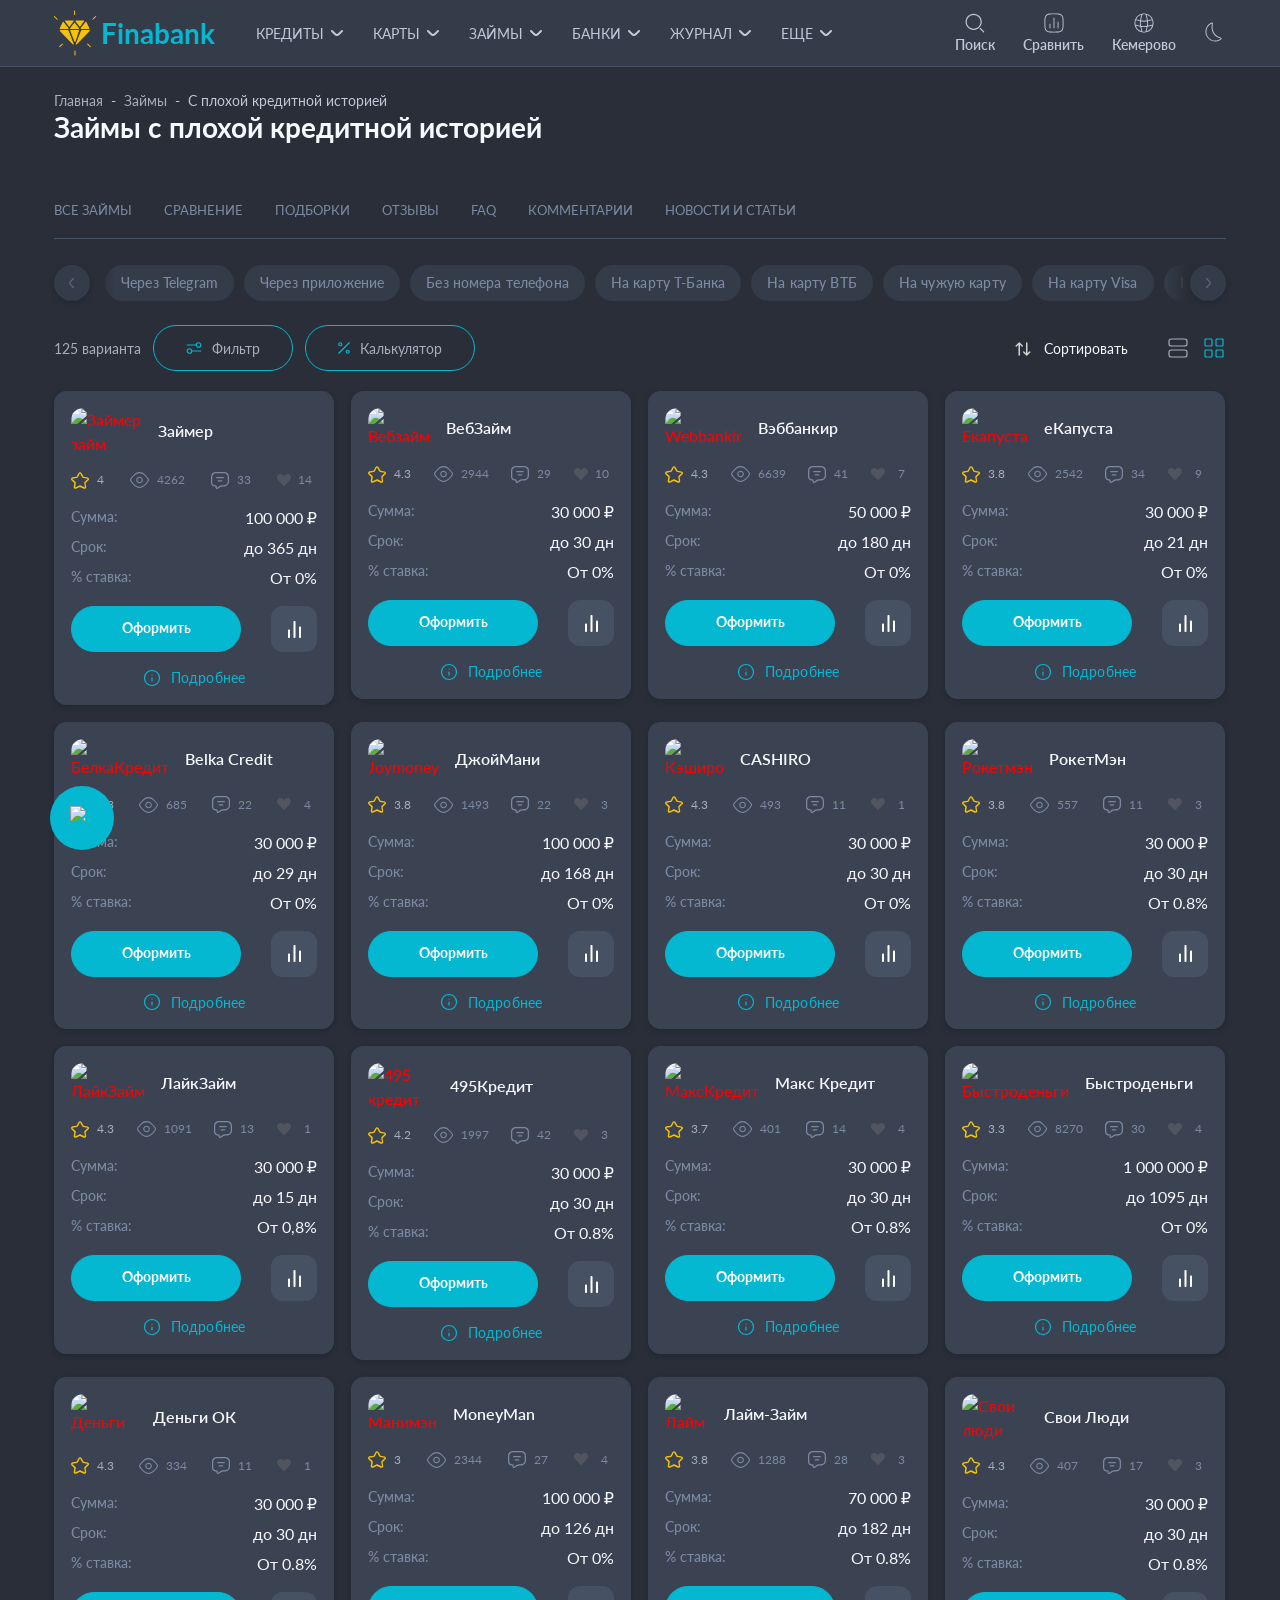
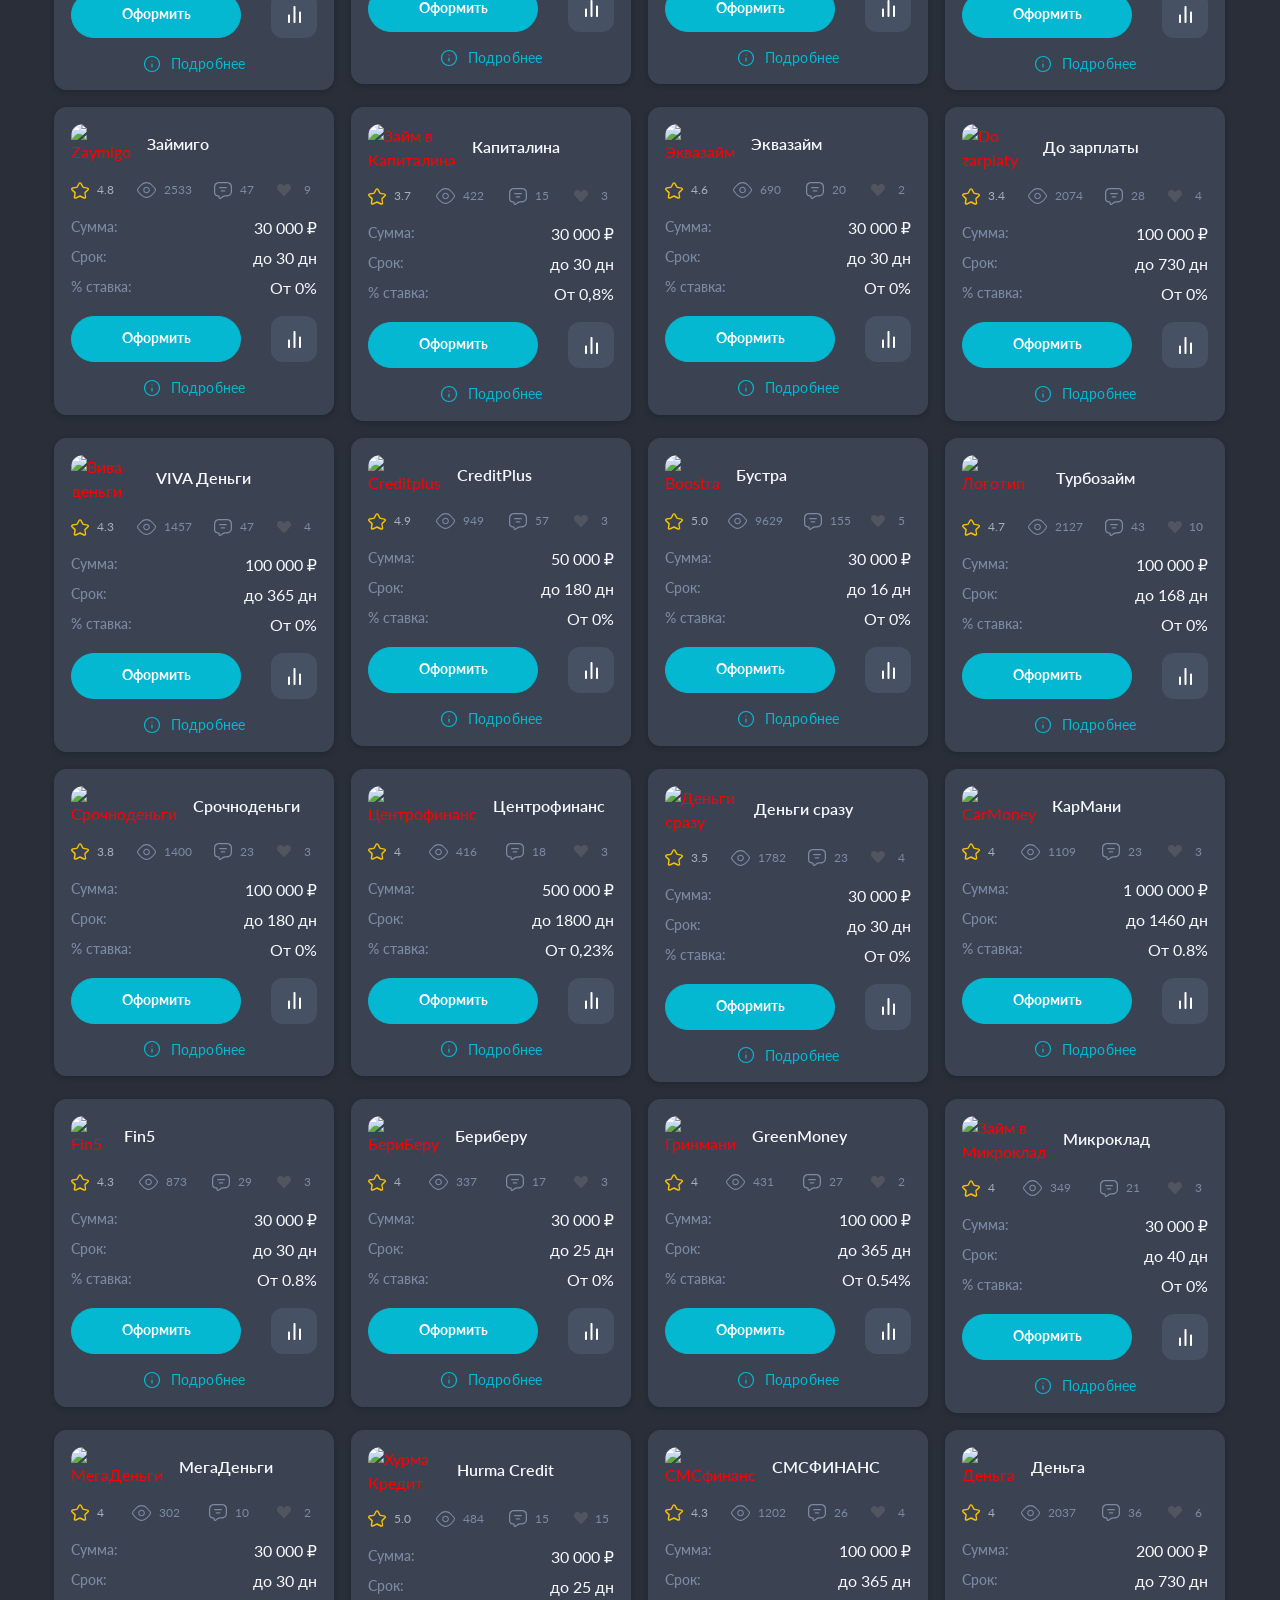
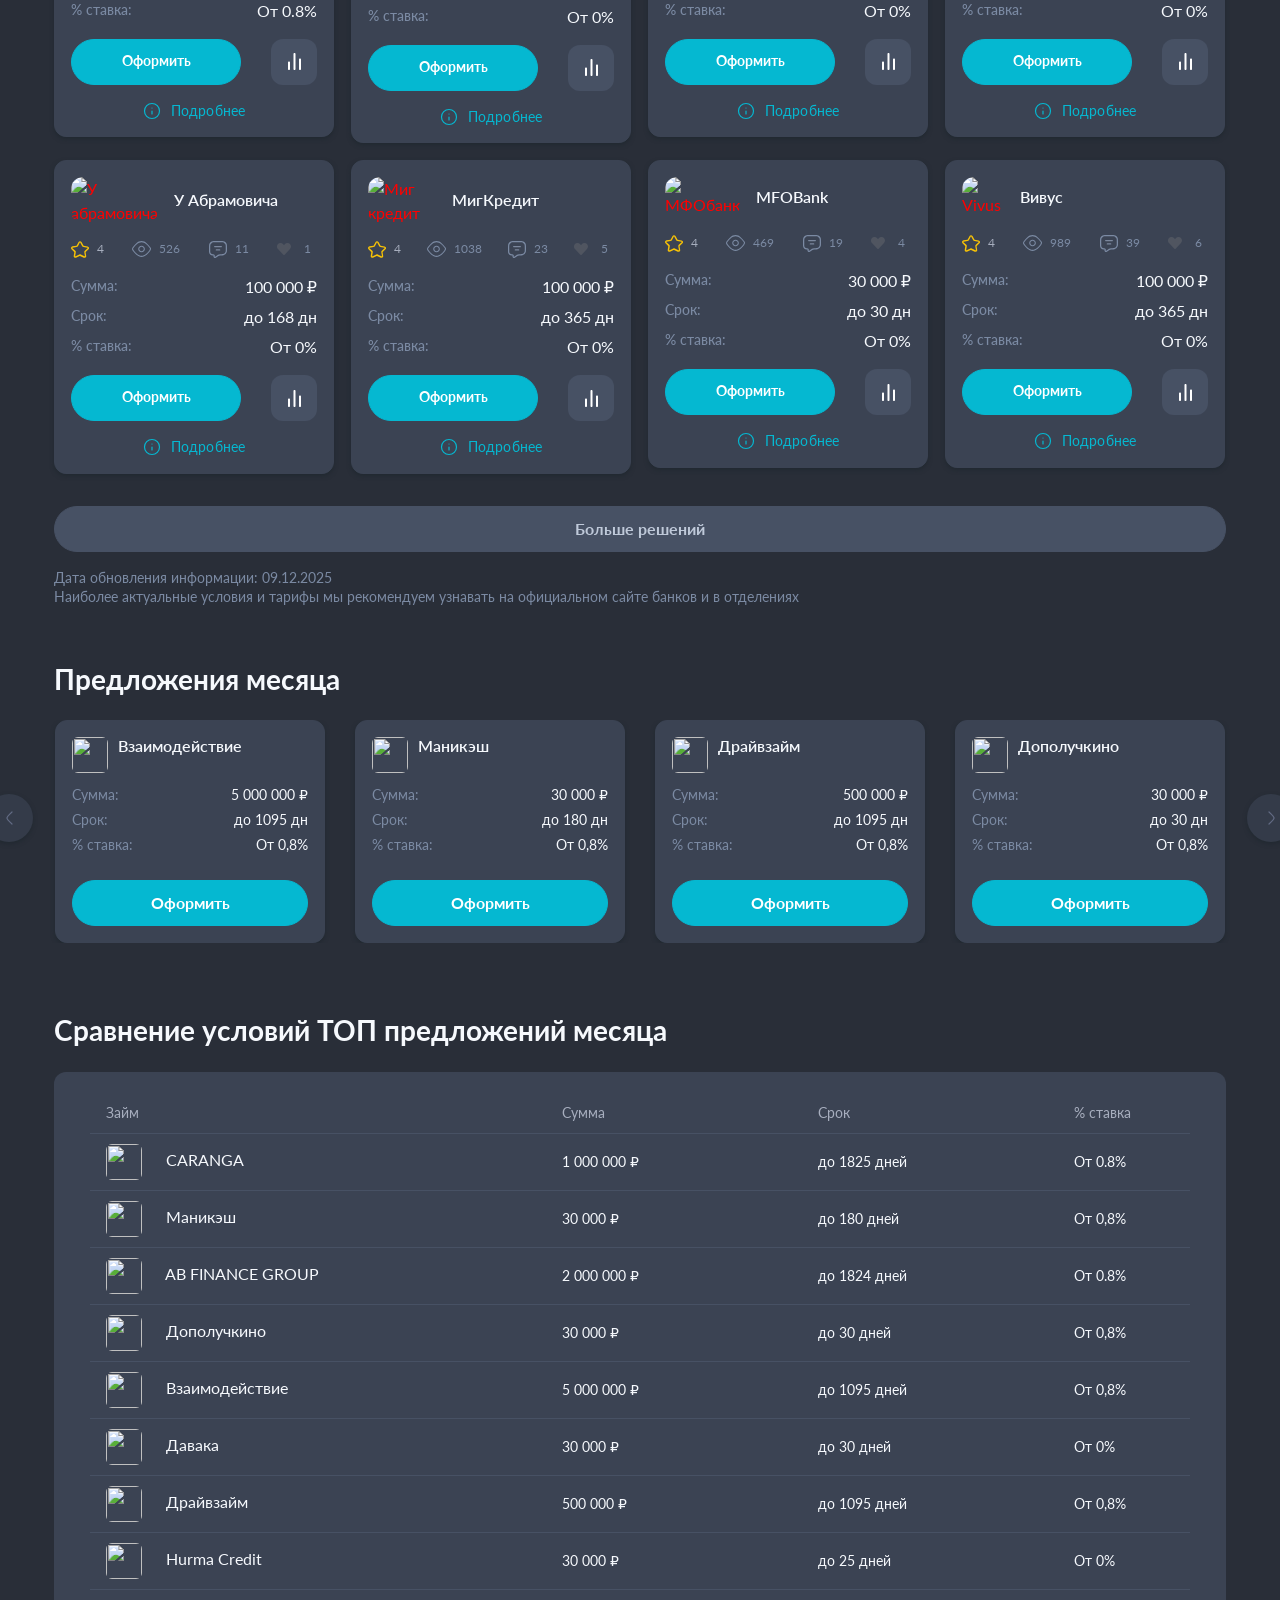
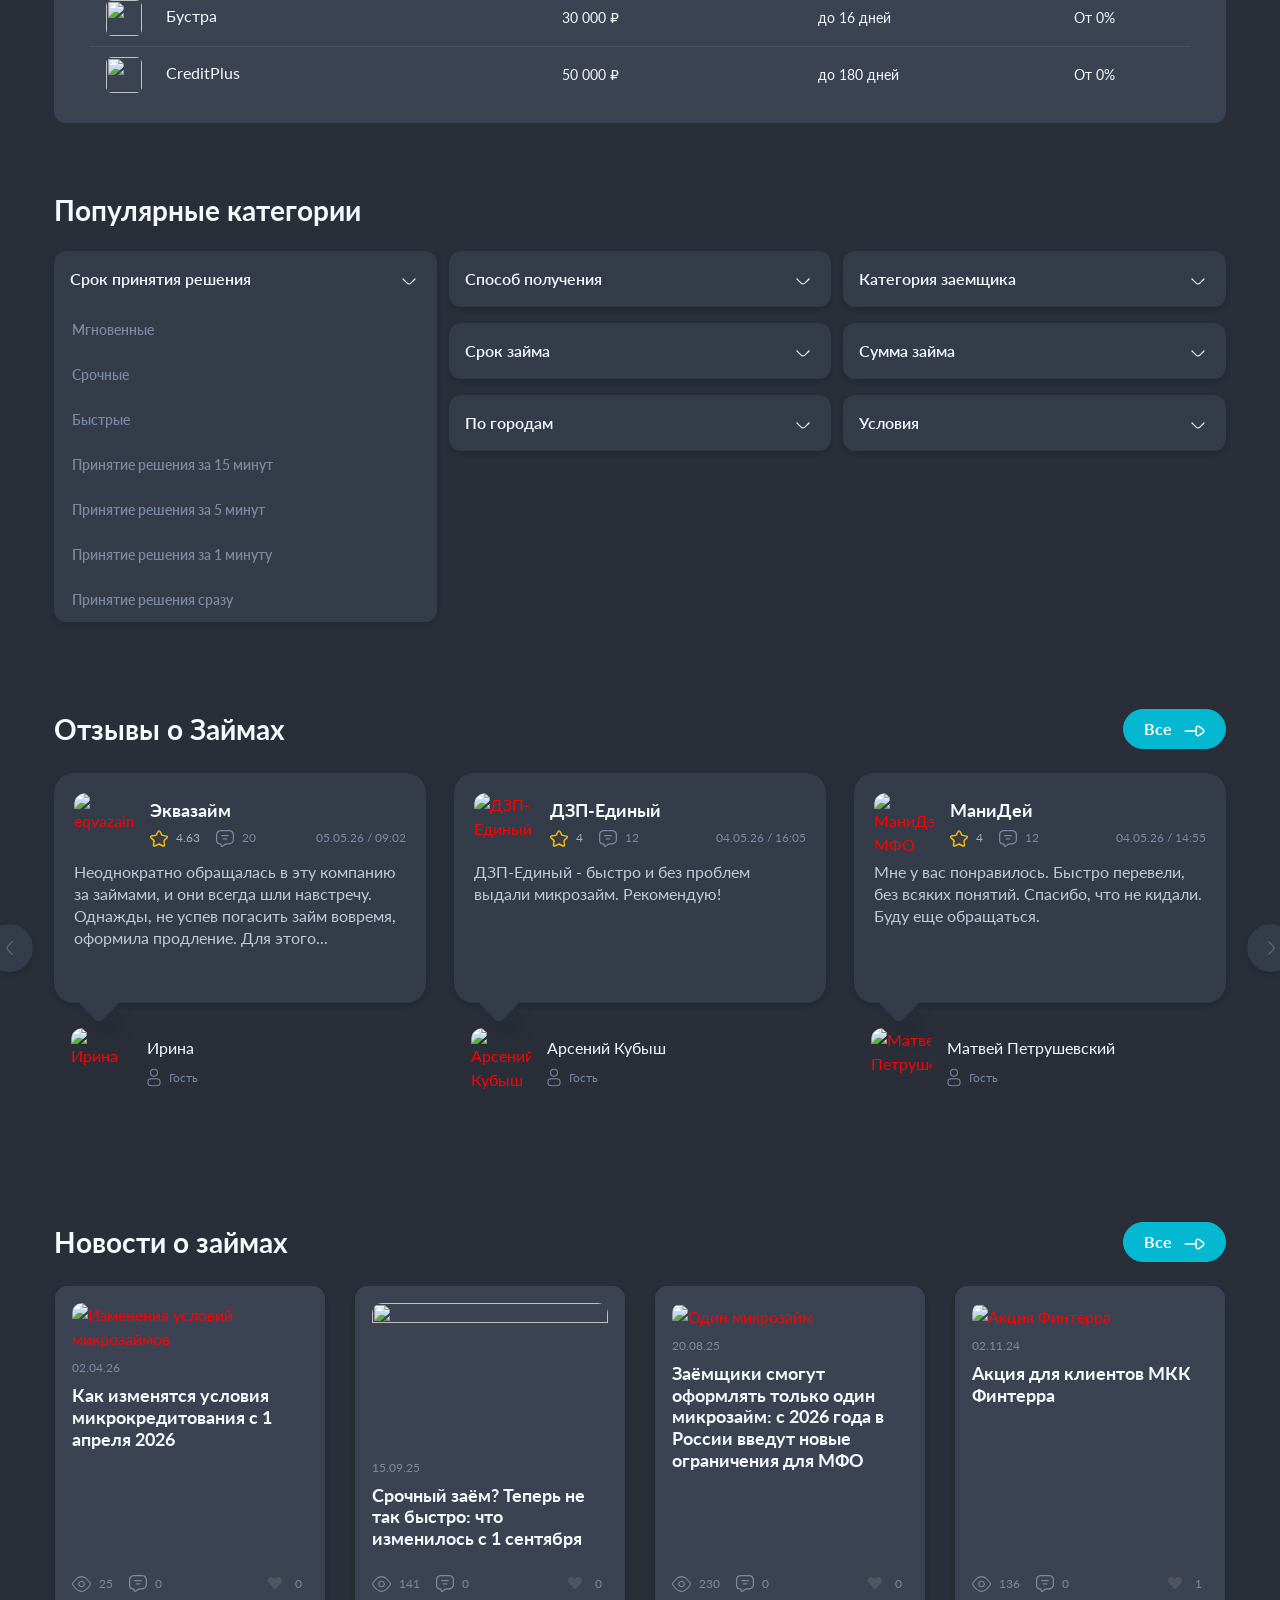
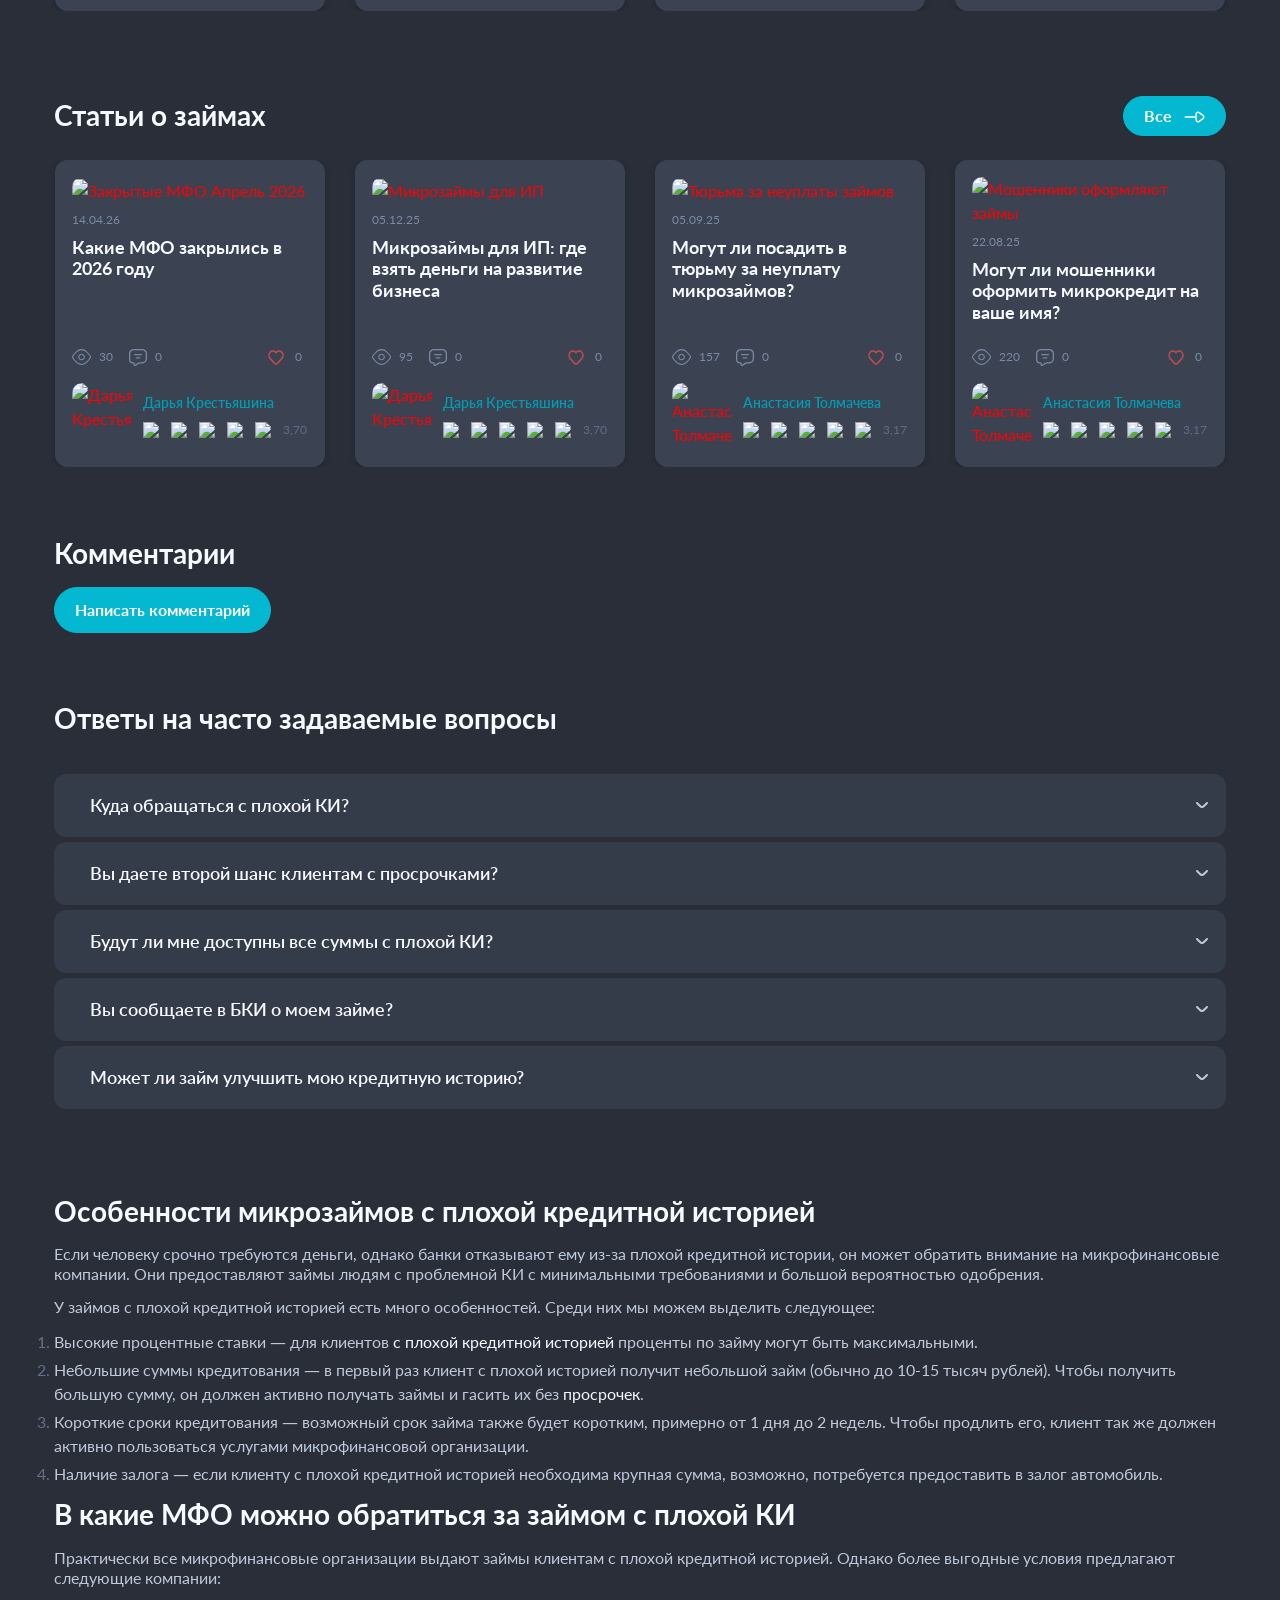
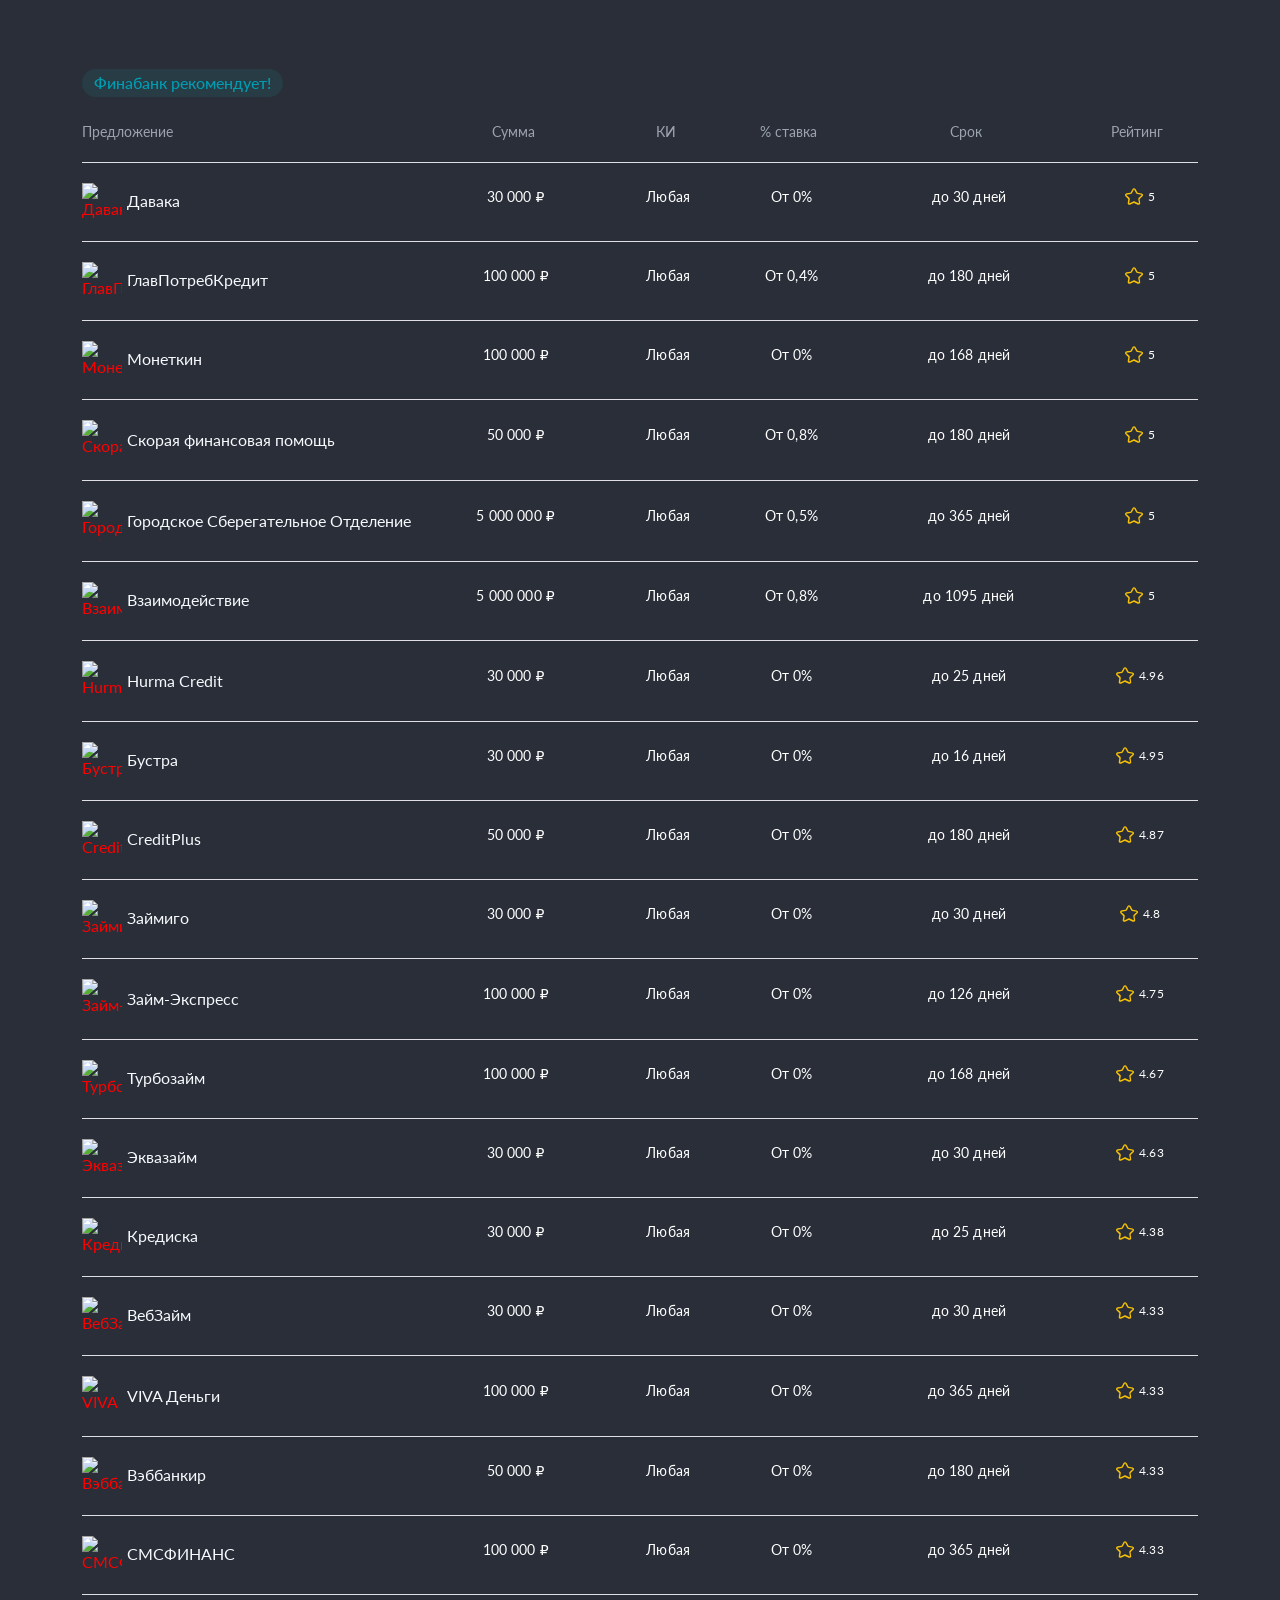
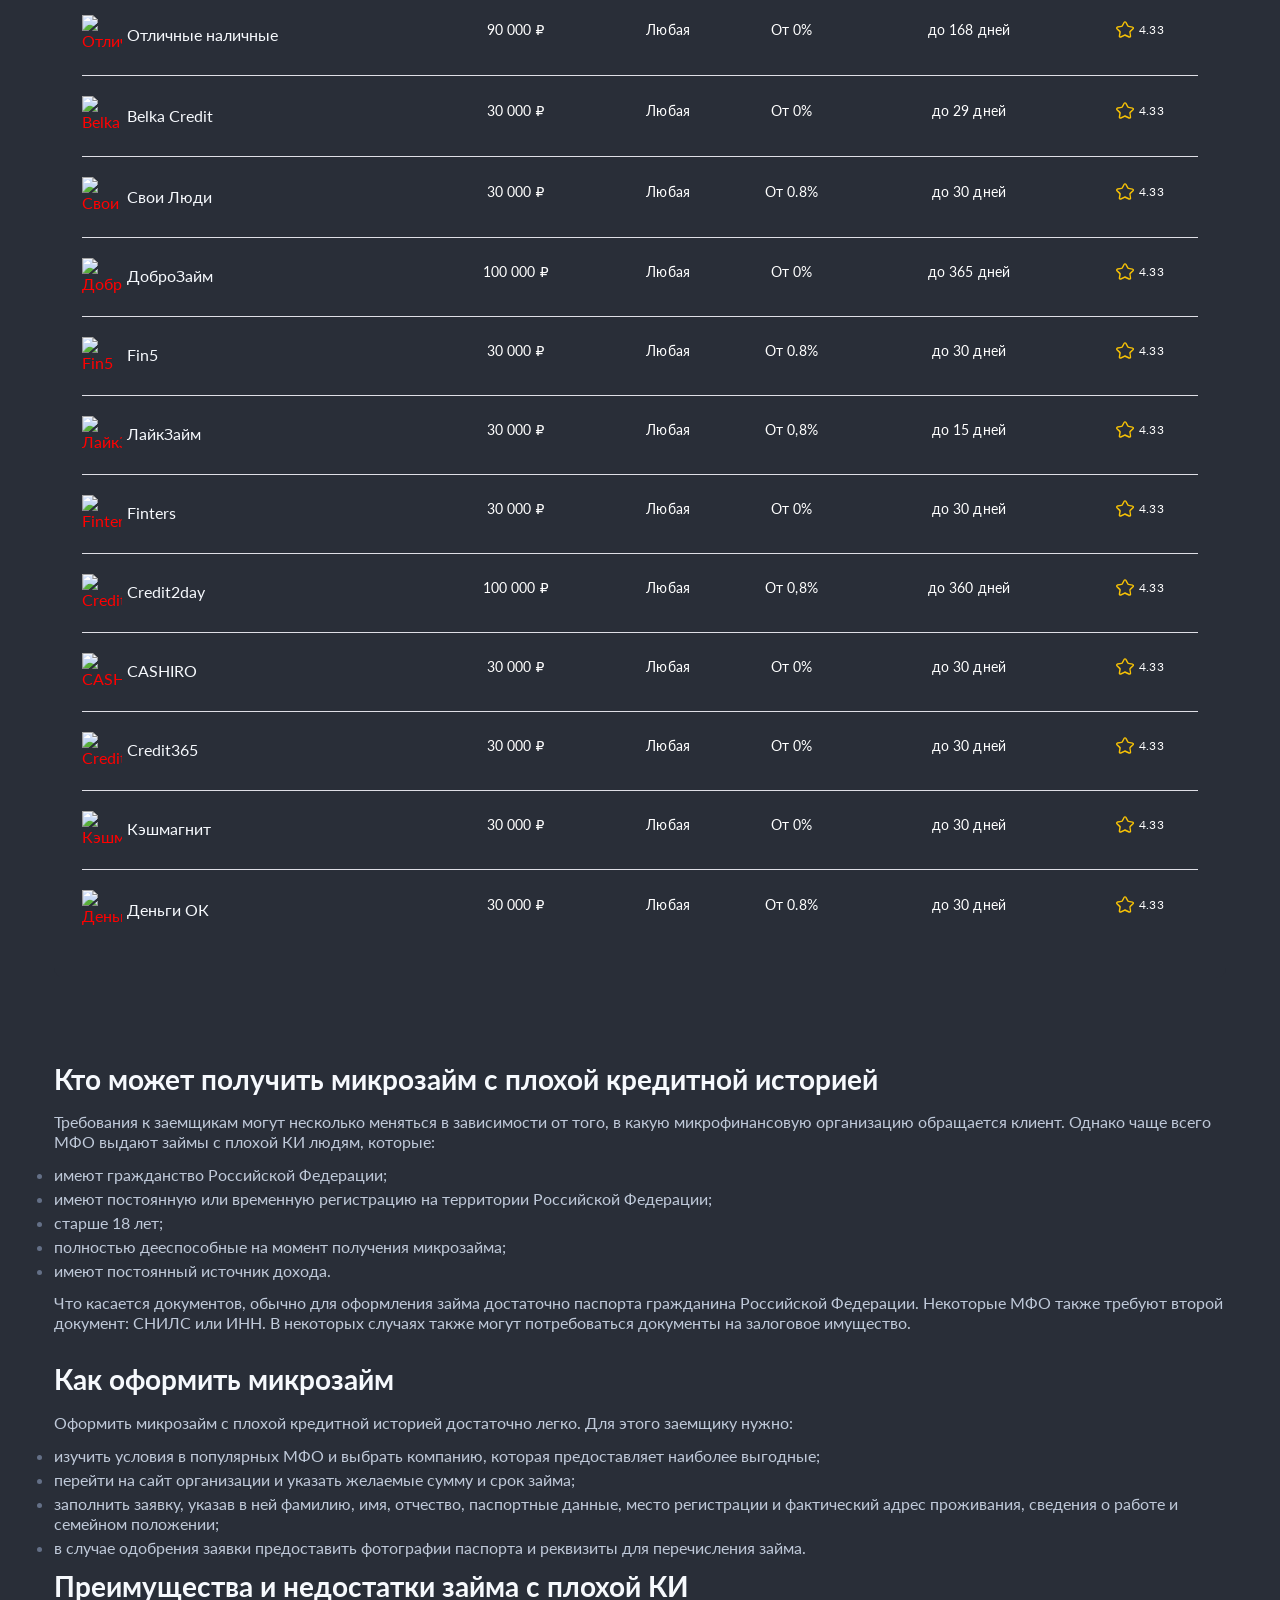
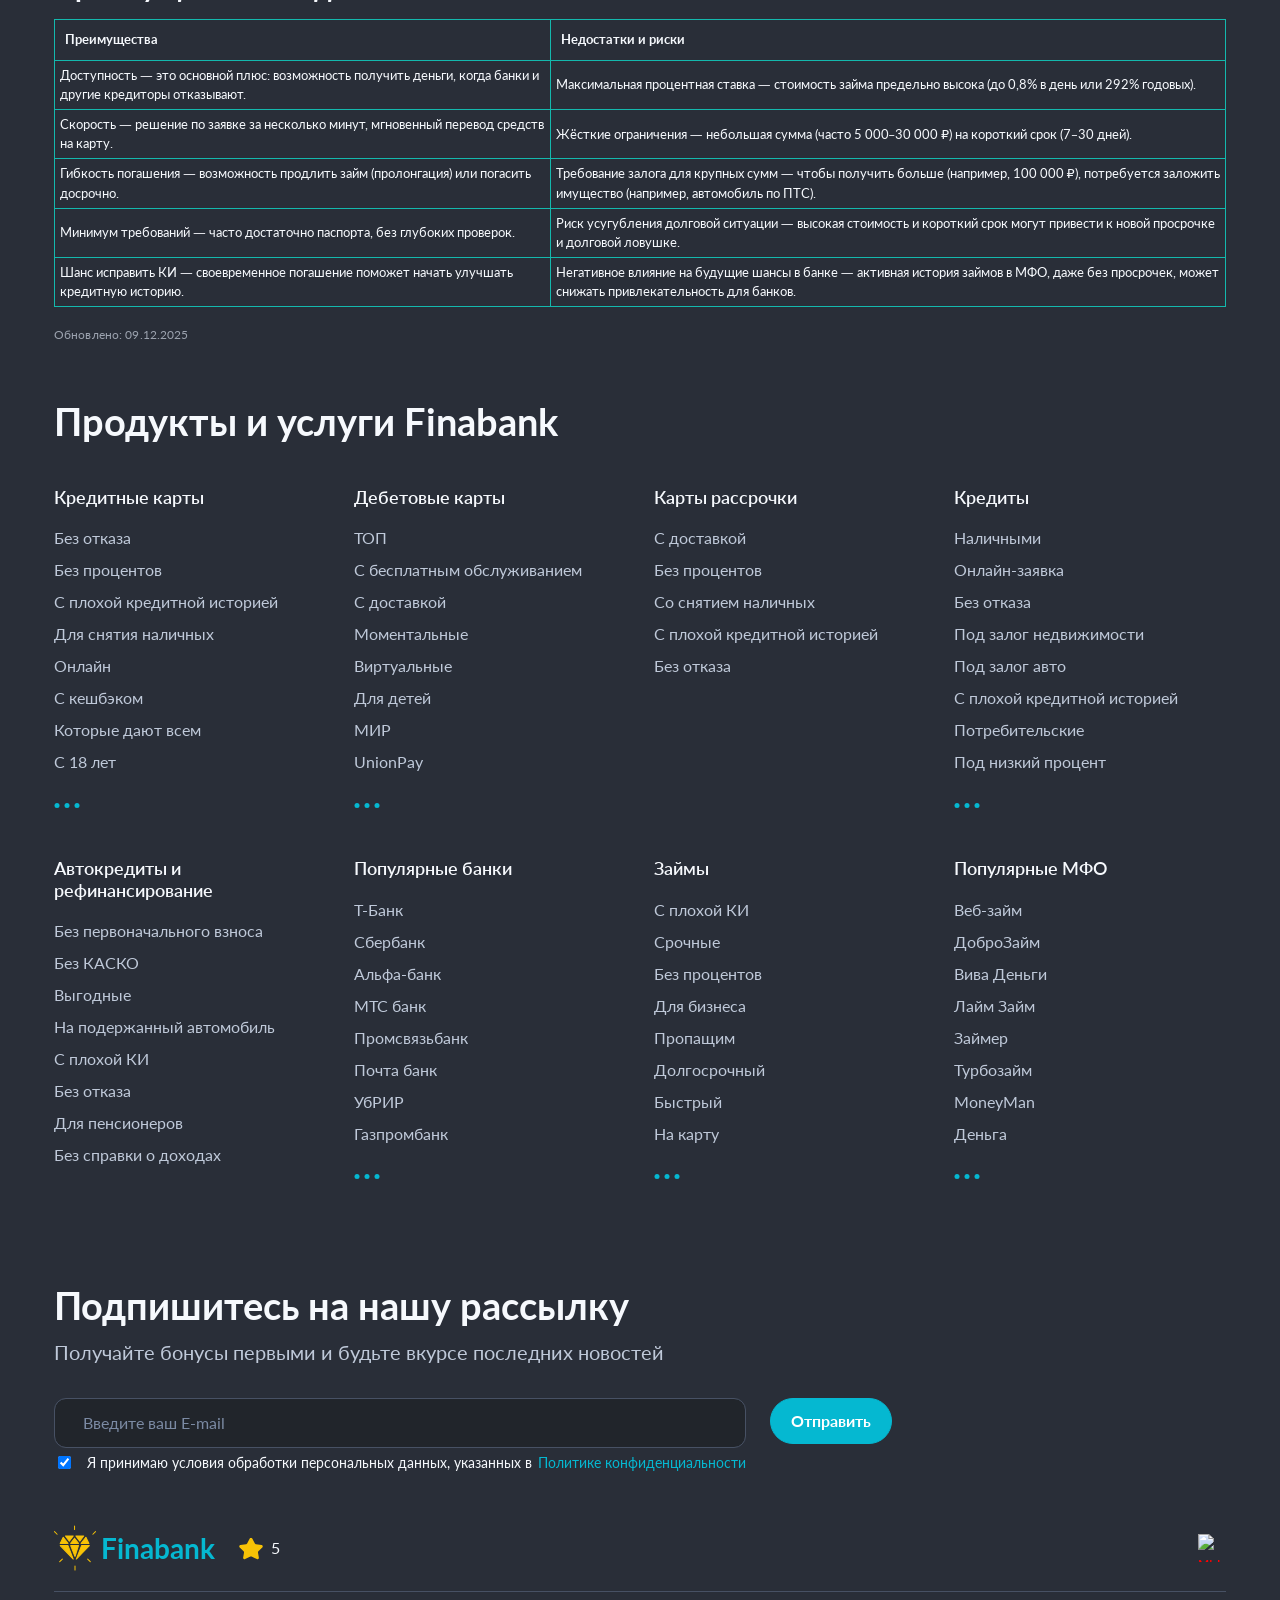
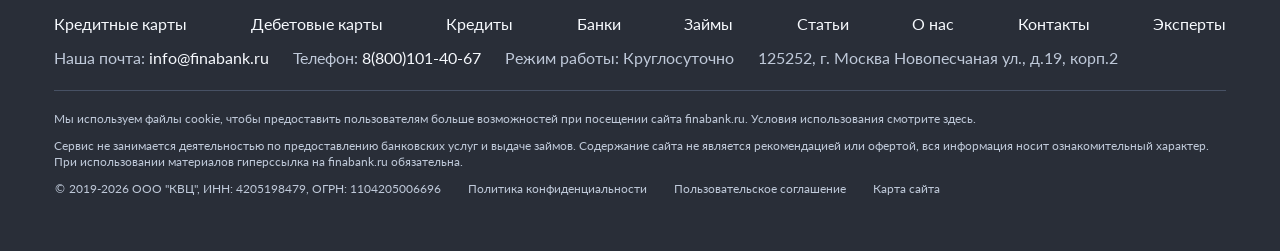
==== collection/zajmy-s-plohoj-kreditnoj-istoriej/index.html @ f5c6d26c "feat: локальная копия страницы — все ресурсы скачаны, ссылки переконвертированы на локальные" ====
<!doctype html>
<html lang="ru-RU" >

<head><style>img.lazy{min-height:1px}</style><link href="../../wp-content/plugins/w3-total-cache/pub/js/lazyload.min.js" as="script">
<meta charset="UTF-8">
<meta name="viewport" content="width=device-width">
<link rel="apple-touch-icon" sizes="180x180" href="../../wp-content/themes/finbank_theme/img/favicons/apple-touch-icon.png">
<link rel="icon" type="image/png" sizes="32x32" href="../../wp-content/themes/finbank_theme/img/favicons/favicon-32x32.png">
<link rel="icon" type="image/png" sizes="16x16" href="../../wp-content/themes/finbank_theme/img/favicons/favicon-16x16.png">
<!-- <link rel="manifest" href="../../wp-content/themes/finbank_theme/site.webmanifest"> -->
<link rel="mask-icon" href="../../wp-content/themes/finbank_theme/img/favicons/safari-pinned-tab.svg" color="#5bbad5">
<meta name="msapplication-TileColor" content="#ffffff">
<meta name="theme-color" content="#ffffff">

<meta name='robots' content='index, follow, max-image-preview:large, max-snippet:-1, max-video-preview:-1' />

	<!-- This site is optimized with the Yoast SEO Premium plugin v27.5 (Yoast SEO v27.5) - https://yoast.com/product/yoast-seo-premium-wordpress/ -->
	<title>Займы с плохой кредитной историей | Микрозаймы с плохой КИ</title>
	<meta name="description" content="Одобрение микрозаймов с плохой кредитной историей! Заполняйте онлайн-заявку и получите быстрый займ в день обращения наличными или на карту." />
	<link rel="canonical" href="index.html" />
	<meta property="og:locale" content="ru_RU" />
	<meta property="og:type" content="article" />
	<meta property="og:title" content="С плохой кредитной историей" />
	<meta property="og:description" content="Одобрение микрозаймов с плохой кредитной историей! Заполняйте онлайн-заявку и получите быстрый займ в день обращения наличными или на карту." />
	<meta property="og:url" content="https://finabank.ru/collection/zajmy-s-plohoj-kreditnoj-istoriej/" />
	<meta property="og:site_name" content="FinaBank" />
	<meta property="article:modified_time" content="2025-12-09T07:38:28+00:00" />
	<meta name="twitter:card" content="summary_large_image" />
	<meta name="twitter:label1" content="Примерное время для чтения" />
	<meta name="twitter:data1" content="4 минуты" />
	<script type="application/ld+json" class="yoast-schema-graph">{"@context":"https:\/\/schema.org","@graph":[{"@type":"WebPage","@id":"https:\/\/finabank.ru\/collection\/zajmy-s-plohoj-kreditnoj-istoriej\/","url":"https:\/\/finabank.ru\/collection\/zajmy-s-plohoj-kreditnoj-istoriej\/","name":"Займы с плохой кредитной историей | Микрозаймы с плохой КИ","isPartOf":{"@id":"https:\/\/finabank.ru\/#website"},"datePublished":"2023-08-18T09:21:36+00:00","dateModified":"2025-12-09T07:38:28+00:00","description":"Одобрение микрозаймов с плохой кредитной историей! Заполняйте онлайн-заявку и получите быстрый займ в день обращения наличными или на карту.","breadcrumb":{"@id":"https:\/\/finabank.ru\/collection\/zajmy-s-plohoj-kreditnoj-istoriej\/#breadcrumb"},"inLanguage":"ru-RU","potentialAction":[{"@type":"ReadAction","target":["https:\/\/finabank.ru\/collection\/zajmy-s-plohoj-kreditnoj-istoriej\/"]}]},{"@type":"BreadcrumbList","@id":"https:\/\/finabank.ru\/collection\/zajmy-s-plohoj-kreditnoj-istoriej\/#breadcrumb","itemListElement":[{"@type":"ListItem","position":1,"name":"Главная страница","item":"https:\/\/finabank.ru\/"},{"@type":"ListItem","position":2,"name":"Подборки","item":"https:\/\/finabank.ru\/collection\/"},{"@type":"ListItem","position":3,"name":"С плохой кредитной историей"}]},{"@type":"WebSite","@id":"https:\/\/finabank.ru\/#website","url":"https:\/\/finabank.ru\/","name":"FinaBank","description":"","potentialAction":[{"@type":"SearchAction","target":{"@type":"EntryPoint","urlTemplate":"https:\/\/finabank.ru\/?s={search_term_string}"},"query-input":{"@type":"PropertyValueSpecification","valueRequired":true,"valueName":"search_term_string"}}],"inLanguage":"ru-RU"}]}</script>
	<!-- / Yoast SEO Premium plugin. -->


<link rel='dns-prefetch' href='https://static.addtoany.com/' />
<link rel='dns-prefetch' href='https://cdn.jsdelivr.net/' />
<link rel='dns-prefetch' href='https://mc.yandex.ru/' />
<link rel='dns-prefetch' href='https://www.googletagmanager.com/' />
<link rel='dns-prefetch' href='https://www.clarity.ms/' />
<link href='https://cdn.jsdelivr.net' crossorigin rel='preconnect' />
<link href='https://mc.yandex.ru' crossorigin rel='preconnect' />
<link href='https://www.googletagmanager.com' crossorigin rel='preconnect' />
<link href='https://www.clarity.ms' crossorigin rel='preconnect' />
<style id='wp-img-auto-sizes-contain-inline-css'>
img:is([sizes=auto i],[sizes^="auto," i]){contain-intrinsic-size:3000px 1500px}
/*# sourceURL=wp-img-auto-sizes-contain-inline-css */
</style>
<style id='wp-block-library-inline-css'>
:root{--wp-block-synced-color:#7a00df;--wp-block-synced-color--rgb:122,0,223;--wp-bound-block-color:var(--wp-block-synced-color);--wp-editor-canvas-background:#ddd;--wp-admin-theme-color:#007cba;--wp-admin-theme-color--rgb:0,124,186;--wp-admin-theme-color-darker-10:#006ba1;--wp-admin-theme-color-darker-10--rgb:0,107,160.5;--wp-admin-theme-color-darker-20:#005a87;--wp-admin-theme-color-darker-20--rgb:0,90,135;--wp-admin-border-width-focus:2px}@media (min-resolution:192dpi){:root{--wp-admin-border-width-focus:1.5px}}.wp-element-button{cursor:pointer}:root .has-very-light-gray-background-color{background-color:#eee}:root .has-very-dark-gray-background-color{background-color:#313131}:root .has-very-light-gray-color{color:#eee}:root .has-very-dark-gray-color{color:#313131}:root .has-vivid-green-cyan-to-vivid-cyan-blue-gradient-background{background:linear-gradient(135deg,#00d084,#0693e3)}:root .has-purple-crush-gradient-background{background:linear-gradient(135deg,#34e2e4,#4721fb 50%,#ab1dfe)}:root .has-hazy-dawn-gradient-background{background:linear-gradient(135deg,#faaca8,#dad0ec)}:root .has-subdued-olive-gradient-background{background:linear-gradient(135deg,#fafae1,#67a671)}:root .has-atomic-cream-gradient-background{background:linear-gradient(135deg,#fdd79a,#004a59)}:root .has-nightshade-gradient-background{background:linear-gradient(135deg,#330968,#31cdcf)}:root .has-midnight-gradient-background{background:linear-gradient(135deg,#020381,#2874fc)}:root{--wp--preset--font-size--normal:16px;--wp--preset--font-size--huge:42px}.has-regular-font-size{font-size:1em}.has-larger-font-size{font-size:2.625em}.has-normal-font-size{font-size:var(--wp--preset--font-size--normal)}.has-huge-font-size{font-size:var(--wp--preset--font-size--huge)}.has-text-align-center{text-align:center}.has-text-align-left{text-align:left}.has-text-align-right{text-align:right}.has-fit-text{white-space:nowrap!important}#end-resizable-editor-section{display:none}.aligncenter{clear:both}.items-justified-left{justify-content:flex-start}.items-justified-center{justify-content:center}.items-justified-right{justify-content:flex-end}.items-justified-space-between{justify-content:space-between}.screen-reader-text{border:0;clip-path:inset(50%);height:1px;margin:-1px;overflow:hidden;padding:0;position:absolute;width:1px;word-wrap:normal!important}.screen-reader-text:focus{background-color:#ddd;clip-path:none;color:#444;display:block;font-size:1em;height:auto;left:5px;line-height:normal;padding:15px 23px 14px;text-decoration:none;top:5px;width:auto;z-index:100000}html :where(.has-border-color){border-style:solid}html :where([style*=border-top-color]){border-top-style:solid}html :where([style*=border-right-color]){border-right-style:solid}html :where([style*=border-bottom-color]){border-bottom-style:solid}html :where([style*=border-left-color]){border-left-style:solid}html :where([style*=border-width]){border-style:solid}html :where([style*=border-top-width]){border-top-style:solid}html :where([style*=border-right-width]){border-right-style:solid}html :where([style*=border-bottom-width]){border-bottom-style:solid}html :where([style*=border-left-width]){border-left-style:solid}html :where(img[class*=wp-image-]){height:auto;max-width:100%}:where(figure){margin:0 0 1em}html :where(.is-position-sticky){--wp-admin--admin-bar--position-offset:var(--wp-admin--admin-bar--height,0px)}@media screen and (max-width:600px){html :where(.is-position-sticky){--wp-admin--admin-bar--position-offset:0px}}

/*# sourceURL=wp-block-library-inline-css */
</style>
<style id='global-styles-inline-css'>
:root{--wp--preset--aspect-ratio--square: 1;--wp--preset--aspect-ratio--4-3: 4/3;--wp--preset--aspect-ratio--3-4: 3/4;--wp--preset--aspect-ratio--3-2: 3/2;--wp--preset--aspect-ratio--2-3: 2/3;--wp--preset--aspect-ratio--16-9: 16/9;--wp--preset--aspect-ratio--9-16: 9/16;--wp--preset--color--black: #000000;--wp--preset--color--cyan-bluish-gray: #abb8c3;--wp--preset--color--white: #ffffff;--wp--preset--color--pale-pink: #f78da7;--wp--preset--color--vivid-red: #cf2e2e;--wp--preset--color--luminous-vivid-orange: #ff6900;--wp--preset--color--luminous-vivid-amber: #fcb900;--wp--preset--color--light-green-cyan: #7bdcb5;--wp--preset--color--vivid-green-cyan: #00d084;--wp--preset--color--pale-cyan-blue: #8ed1fc;--wp--preset--color--vivid-cyan-blue: #0693e3;--wp--preset--color--vivid-purple: #9b51e0;--wp--preset--gradient--vivid-cyan-blue-to-vivid-purple: linear-gradient(135deg,rgb(6,147,227) 0%,rgb(155,81,224) 100%);--wp--preset--gradient--light-green-cyan-to-vivid-green-cyan: linear-gradient(135deg,rgb(122,220,180) 0%,rgb(0,208,130) 100%);--wp--preset--gradient--luminous-vivid-amber-to-luminous-vivid-orange: linear-gradient(135deg,rgb(252,185,0) 0%,rgb(255,105,0) 100%);--wp--preset--gradient--luminous-vivid-orange-to-vivid-red: linear-gradient(135deg,rgb(255,105,0) 0%,rgb(207,46,46) 100%);--wp--preset--gradient--very-light-gray-to-cyan-bluish-gray: linear-gradient(135deg,rgb(238,238,238) 0%,rgb(169,184,195) 100%);--wp--preset--gradient--cool-to-warm-spectrum: linear-gradient(135deg,rgb(74,234,220) 0%,rgb(151,120,209) 20%,rgb(207,42,186) 40%,rgb(238,44,130) 60%,rgb(251,105,98) 80%,rgb(254,248,76) 100%);--wp--preset--gradient--blush-light-purple: linear-gradient(135deg,rgb(255,206,236) 0%,rgb(152,150,240) 100%);--wp--preset--gradient--blush-bordeaux: linear-gradient(135deg,rgb(254,205,165) 0%,rgb(254,45,45) 50%,rgb(107,0,62) 100%);--wp--preset--gradient--luminous-dusk: linear-gradient(135deg,rgb(255,203,112) 0%,rgb(199,81,192) 50%,rgb(65,88,208) 100%);--wp--preset--gradient--pale-ocean: linear-gradient(135deg,rgb(255,245,203) 0%,rgb(182,227,212) 50%,rgb(51,167,181) 100%);--wp--preset--gradient--electric-grass: linear-gradient(135deg,rgb(202,248,128) 0%,rgb(113,206,126) 100%);--wp--preset--gradient--midnight: linear-gradient(135deg,rgb(2,3,129) 0%,rgb(40,116,252) 100%);--wp--preset--font-size--small: 13px;--wp--preset--font-size--medium: 20px;--wp--preset--font-size--large: 36px;--wp--preset--font-size--x-large: 42px;--wp--preset--spacing--20: 0.44rem;--wp--preset--spacing--30: 0.67rem;--wp--preset--spacing--40: 1rem;--wp--preset--spacing--50: 1.5rem;--wp--preset--spacing--60: 2.25rem;--wp--preset--spacing--70: 3.38rem;--wp--preset--spacing--80: 5.06rem;--wp--preset--shadow--natural: 6px 6px 9px rgba(0, 0, 0, 0.2);--wp--preset--shadow--deep: 12px 12px 50px rgba(0, 0, 0, 0.4);--wp--preset--shadow--sharp: 6px 6px 0px rgba(0, 0, 0, 0.2);--wp--preset--shadow--outlined: 6px 6px 0px -3px rgb(255, 255, 255), 6px 6px rgb(0, 0, 0);--wp--preset--shadow--crisp: 6px 6px 0px rgb(0, 0, 0);}:where(.is-layout-flex){gap: 0.5em;}:where(.is-layout-grid){gap: 0.5em;}body .is-layout-flex{display: flex;}.is-layout-flex{flex-wrap: wrap;align-items: center;}.is-layout-flex > :is(*, div){margin: 0;}body .is-layout-grid{display: grid;}.is-layout-grid > :is(*, div){margin: 0;}:where(.wp-block-columns.is-layout-flex){gap: 2em;}:where(.wp-block-columns.is-layout-grid){gap: 2em;}:where(.wp-block-post-template.is-layout-flex){gap: 1.25em;}:where(.wp-block-post-template.is-layout-grid){gap: 1.25em;}.has-black-color{color: var(--wp--preset--color--black) !important;}.has-cyan-bluish-gray-color{color: var(--wp--preset--color--cyan-bluish-gray) !important;}.has-white-color{color: var(--wp--preset--color--white) !important;}.has-pale-pink-color{color: var(--wp--preset--color--pale-pink) !important;}.has-vivid-red-color{color: var(--wp--preset--color--vivid-red) !important;}.has-luminous-vivid-orange-color{color: var(--wp--preset--color--luminous-vivid-orange) !important;}.has-luminous-vivid-amber-color{color: var(--wp--preset--color--luminous-vivid-amber) !important;}.has-light-green-cyan-color{color: var(--wp--preset--color--light-green-cyan) !important;}.has-vivid-green-cyan-color{color: var(--wp--preset--color--vivid-green-cyan) !important;}.has-pale-cyan-blue-color{color: var(--wp--preset--color--pale-cyan-blue) !important;}.has-vivid-cyan-blue-color{color: var(--wp--preset--color--vivid-cyan-blue) !important;}.has-vivid-purple-color{color: var(--wp--preset--color--vivid-purple) !important;}.has-black-background-color{background-color: var(--wp--preset--color--black) !important;}.has-cyan-bluish-gray-background-color{background-color: var(--wp--preset--color--cyan-bluish-gray) !important;}.has-white-background-color{background-color: var(--wp--preset--color--white) !important;}.has-pale-pink-background-color{background-color: var(--wp--preset--color--pale-pink) !important;}.has-vivid-red-background-color{background-color: var(--wp--preset--color--vivid-red) !important;}.has-luminous-vivid-orange-background-color{background-color: var(--wp--preset--color--luminous-vivid-orange) !important;}.has-luminous-vivid-amber-background-color{background-color: var(--wp--preset--color--luminous-vivid-amber) !important;}.has-light-green-cyan-background-color{background-color: var(--wp--preset--color--light-green-cyan) !important;}.has-vivid-green-cyan-background-color{background-color: var(--wp--preset--color--vivid-green-cyan) !important;}.has-pale-cyan-blue-background-color{background-color: var(--wp--preset--color--pale-cyan-blue) !important;}.has-vivid-cyan-blue-background-color{background-color: var(--wp--preset--color--vivid-cyan-blue) !important;}.has-vivid-purple-background-color{background-color: var(--wp--preset--color--vivid-purple) !important;}.has-black-border-color{border-color: var(--wp--preset--color--black) !important;}.has-cyan-bluish-gray-border-color{border-color: var(--wp--preset--color--cyan-bluish-gray) !important;}.has-white-border-color{border-color: var(--wp--preset--color--white) !important;}.has-pale-pink-border-color{border-color: var(--wp--preset--color--pale-pink) !important;}.has-vivid-red-border-color{border-color: var(--wp--preset--color--vivid-red) !important;}.has-luminous-vivid-orange-border-color{border-color: var(--wp--preset--color--luminous-vivid-orange) !important;}.has-luminous-vivid-amber-border-color{border-color: var(--wp--preset--color--luminous-vivid-amber) !important;}.has-light-green-cyan-border-color{border-color: var(--wp--preset--color--light-green-cyan) !important;}.has-vivid-green-cyan-border-color{border-color: var(--wp--preset--color--vivid-green-cyan) !important;}.has-pale-cyan-blue-border-color{border-color: var(--wp--preset--color--pale-cyan-blue) !important;}.has-vivid-cyan-blue-border-color{border-color: var(--wp--preset--color--vivid-cyan-blue) !important;}.has-vivid-purple-border-color{border-color: var(--wp--preset--color--vivid-purple) !important;}.has-vivid-cyan-blue-to-vivid-purple-gradient-background{background: var(--wp--preset--gradient--vivid-cyan-blue-to-vivid-purple) !important;}.has-light-green-cyan-to-vivid-green-cyan-gradient-background{background: var(--wp--preset--gradient--light-green-cyan-to-vivid-green-cyan) !important;}.has-luminous-vivid-amber-to-luminous-vivid-orange-gradient-background{background: var(--wp--preset--gradient--luminous-vivid-amber-to-luminous-vivid-orange) !important;}.has-luminous-vivid-orange-to-vivid-red-gradient-background{background: var(--wp--preset--gradient--luminous-vivid-orange-to-vivid-red) !important;}.has-very-light-gray-to-cyan-bluish-gray-gradient-background{background: var(--wp--preset--gradient--very-light-gray-to-cyan-bluish-gray) !important;}.has-cool-to-warm-spectrum-gradient-background{background: var(--wp--preset--gradient--cool-to-warm-spectrum) !important;}.has-blush-light-purple-gradient-background{background: var(--wp--preset--gradient--blush-light-purple) !important;}.has-blush-bordeaux-gradient-background{background: var(--wp--preset--gradient--blush-bordeaux) !important;}.has-luminous-dusk-gradient-background{background: var(--wp--preset--gradient--luminous-dusk) !important;}.has-pale-ocean-gradient-background{background: var(--wp--preset--gradient--pale-ocean) !important;}.has-electric-grass-gradient-background{background: var(--wp--preset--gradient--electric-grass) !important;}.has-midnight-gradient-background{background: var(--wp--preset--gradient--midnight) !important;}.has-small-font-size{font-size: var(--wp--preset--font-size--small) !important;}.has-medium-font-size{font-size: var(--wp--preset--font-size--medium) !important;}.has-large-font-size{font-size: var(--wp--preset--font-size--large) !important;}.has-x-large-font-size{font-size: var(--wp--preset--font-size--x-large) !important;}
/*# sourceURL=global-styles-inline-css */
</style>

<link rel='stylesheet' id='wp-postratings-css' href='../../wp-content/plugins/wp-postratings/css/postratings-css.css%3Fver=1.91.2.css' media='all' />
<link rel='stylesheet' id='wp-ulike-css' href='../../wp-content/plugins/wp-ulike/assets/css/wp-ulike.min.css%3Fver=5.0.3.css' media='all' />
<link rel='stylesheet' id='finbank_theme-style-css' href='../../wp-content/themes/finbank_theme/style.css%3Fver=1.0.0.css' media='all' />
<link rel='stylesheet' id='style-css' href='../../wp-content/themes/finbank_theme/css/style.css%3Fver=1778234128.css' media='all' />
<link rel='preload' as='style' onload='this.onload=null;this.rel="stylesheet"' id='custom-new-v2-css' href='../../wp-content/themes/finbank_theme/css/custom.css%3Fver=1778234128.css' media='all' />
<noscript><link rel='stylesheet' id='custom-new-v2-css' href='../../wp-content/themes/finbank_theme/css/custom.css%3Fver=1778234128.css' media='all' />
</noscript><link rel='preload' as='style' onload='this.onload=null;this.rel="stylesheet"' id='danil-new-css' href='../../wp-content/themes/finbank_theme/css/danil.css%3Fver=1778234128.css' media='all' />
<noscript><link rel='stylesheet' id='danil-new-css' href='../../wp-content/themes/finbank_theme/css/danil.css%3Fver=1778234128.css' media='all' />
</noscript><link rel='preload' as='style' onload='this.onload=null;this.rel="stylesheet"' id='codes-css' href='../../wp-content/themes/finbank_theme/css/codes.css%3Fver=1778234128.css' media='all' />
<noscript><link rel='stylesheet' id='codes-css' href='../../wp-content/themes/finbank_theme/css/codes.css%3Fver=1778234128.css' media='all' />
</noscript><link rel='preload' as='style' onload='this.onload=null;this.rel="stylesheet"' id='fancybox-css' href='../../wp-content/themes/finbank_theme/css/fancybox.css%3Fver=1778234128.css' media='all' />
<noscript><link rel='stylesheet' id='fancybox-css' href='../../wp-content/themes/finbank_theme/css/fancybox.css%3Fver=1778234128.css' media='all' />
</noscript><link rel='stylesheet' id='slick-css-css' href='https://cdn.jsdelivr.net/npm/slick-carousel@1.8.1/slick/slick.css?ver=6.9.4' media='all' />
<link rel='stylesheet' id='slick-theme-css-css' href='https://cdn.jsdelivr.net/npm/slick-carousel@1.8.1/slick/slick-theme.css?ver=6.9.4' media='all' />
<link rel='stylesheet' id='addtoany-css' href='../../wp-content/plugins/add-to-any/addtoany.min.css%3Fver=1.16.css' media='all' />
<link rel='stylesheet' id='ald-styles-css' href='../../wp-content/plugins/ajax-load-more-anything/assets/styles.min.css%3Fver=3.3.9.css' media='all' />
<script id="addtoany-core-js-before">
window.a2a_config=window.a2a_config||{};a2a_config.callbacks=[];a2a_config.overlays=[];a2a_config.templates={};a2a_localize = {
	Share: "Отправить",
	Save: "Сохранить",
	Subscribe: "Подписаться",
	Email: "E-mail",
	Bookmark: "В закладки!",
	ShowAll: "Показать все",
	ShowLess: "Показать остальное",
	FindServices: "Найти сервис(ы)",
	FindAnyServiceToAddTo: "Найти сервис и добавить",
	PoweredBy: "Работает на",
	ShareViaEmail: "Поделиться по электронной почте",
	SubscribeViaEmail: "Подписаться по электронной почте",
	BookmarkInYourBrowser: "Добавить в закладки",
	BookmarkInstructions: "Нажмите Ctrl+D или \u2318+D, чтобы добавить страницу в закладки",
	AddToYourFavorites: "Добавить в Избранное",
	SendFromWebOrProgram: "Отправлять с любого email-адреса или email-программы",
	EmailProgram: "Почтовая программа",
	More: "Подробнее&#8230;",
	ThanksForSharing: "Спасибо, что поделились!",
	ThanksForFollowing: "Спасибо за подписку!"
};


//# sourceURL=addtoany-core-js-before
</script>
<script defer src="https://static.addtoany.com/menu/page.js" id="addtoany-core-js"></script>
<script src="../../wp-includes/js/jquery/jquery.min.js?ver=3.7.1" id="jquery-core-js"></script>
<script src="../../wp-includes/js/jquery/jquery-migrate.min.js?ver=3.4.1" id="jquery-migrate-js"></script>
<script defer src="../../wp-content/plugins/add-to-any/addtoany.min.js%3Fver=1.1" id="addtoany-jquery-js"></script>
<script src="../../wp-content/plugins/wt_geotargeting_pro/js/cookie.js%3Fver=0.2.0" id="wt-cookie-js"></script>
<script src="../../wp-content/plugins/wt_geotargeting_pro/js/wt-location.js%3Fver=1" id="wt-location-js"></script>
<link rel="EditURI" type="application/rsd+xml" title="RSD" href="https://finabank.ru/xmlrpc.php?rsd" />
<meta name="generator" content="WordPress 6.9.4" />
<link rel='shortlink' href='https://finabank.ru/?p=5775' />
<style>a.cld-like-dislike-trigger {color: #1e73be;}</style><style type="text/css">.eafl-disclaimer-small{font-size:.8em}.eafl-disclaimer-smaller{font-size:.6em}</style><style type="text/css"></style>

<!-- Yandex.Metrika counter -->
<script type="text/javascript">
    (function(m,e,t,r,i,k,a){
        m[i]=m[i]||function(){(m[i].a=m[i].a||[]).push(arguments)};
        m[i].l=1*new Date();
        for (var j = 0; j < document.scripts.length; j++) {if (document.scripts[j].src === r) { return; }}
        k=e.createElement(t),a=e.getElementsByTagName(t)[0],k.async=1,k.src=r,a.parentNode.insertBefore(k,a)
    })(window, document,'script','https://mc.yandex.ru/metrika/tag.js', 'ym');

    ym(35020350, 'init', {webvisor:true, clickmap:true, referrer: document.referrer, url: location.href, accurateTrackBounce:true, trackLinks:true});
</script>
<!-- /Yandex.Metrika counter -->

    <!-- Google tag (gtag.js) -->
    <script async src="https://www.googletagmanager.com/gtag/js?id=G-YBXNE6X5W1"></script>
    <script>
        window.dataLayer = window.dataLayer || [];
        function gtag(){dataLayer.push(arguments);}
        gtag('js', new Date());

        gtag('config', 'G-YBXNE6X5W1');
    </script>

    <script type="text/javascript">
        (function(c,l,a,r,i,t,y){
            c[a]=c[a]||function(){(c[a].q=c[a].q||[]).push(arguments)};
            t=l.createElement(r);t.async=1;t.src="https://www.clarity.ms/tag/"+i;
            y=l.getElementsByTagName(r)[0];y.parentNode.insertBefore(t,y);
        })(window, document, "clarity", "script", "mxcdy2lut5");
    </script>

    <style>
        @media only screen and (max-width: 400px) {
            .slider__item {
                max-width: 400px !important;
            }
        }

    </style>

<link rel='preload' as='style' onload='this.onload=null;this.rel="stylesheet"' id='exit_popup-css' href='../../wp-content/themes/finbank_theme/css/exit_popup.css%3Fver=1778234128.css' media='all' />
<noscript><link rel='stylesheet' id='exit_popup-css' href='../../wp-content/themes/finbank_theme/css/exit_popup.css%3Fver=1778234128.css' media='all' />
</noscript>
</head>


<body  class="body-main-class webp">
<noscript><div><img class="lazy" src="data:image/svg+xml,%3Csvg%20xmlns='http://www.w3.org/2000/svg'%20viewBox='0%200%201%201'%3E%3C/svg%3E" data-src="https://mc.yandex.ru/watch/35020350" style="position:absolute; left:-9999px;" alt="" /></div></noscript>

        <header class="header">
            
            
            <div class="header__top header__normal ">
                <div class="container">
                    <div class="d-flex align-items-center">
                        <div class="header__logo">
                            <a href="https://finabank.ru" class="logo d-flex align-items-center">
                                <div class="logo__icon">
                                    <svg width="42" height="46" viewBox="0 0 42 46" xmlns="http://www.w3.org/2000/svg"><path d="m22.309 34.102 5.234-13.514h7.85L22.31 34.102ZM16.638 20.588 21 31.486l3.49-10.898h-7.852ZM19.255 34.102l-5.234-13.514h-7.85l13.084 13.514ZM6.17 18.408l3.053-6.103 4.798 6.103h-7.85ZM11.404 10.997l3.926 5.232 3.925-5.232h-7.85ZM16.638 18.408l3.926-5.231 3.925 5.231h-7.85ZM21.872 10.997l3.926 5.232 3.925-5.232h-7.85ZM27.106 18.408l4.798-6.103 3.054 6.103h-7.852Z"></path><path d="m22.309 34.102-.467-.18a.5.5 0 0 0 .826.528l-.36-.348Zm5.234-13.514v-.5a.5.5 0 0 0-.467.32l.467.18Zm7.85 0 .36.348a.5.5 0 0 0-.36-.848v.5ZM19.256 34.102l-.359.348a.5.5 0 0 0 .825-.529l-.466.18Zm-5.234-13.514.466-.18a.5.5 0 0 0-.466-.32v.5Zm-7.85 0v-.5a.5.5 0 0 0-.36.848l.36-.348Zm20.935-2.18-.393-.309a.5.5 0 0 0 .393.81v-.5Zm4.798-6.103.448-.224a.5.5 0 0 0-.84-.085l.392.31Zm3.054 6.103v.5a.5.5 0 0 0 .447-.724l-.447.224Zm-13.086-7.41v-.5a.5.5 0 0 0-.4.8l.4-.3Zm3.926 5.23-.4.3a.5.5 0 0 0 .8 0l-.4-.3Zm3.925-5.23.4.3a.5.5 0 0 0-.4-.8v.5Zm-18.319 0v-.5a.5.5 0 0 0-.4.8l.4-.3Zm3.926 5.23-.4.3a.5.5 0 0 0 .8 0l-.4-.3Zm3.925-5.23.4.3a.5.5 0 0 0-.4-.8v.5Zm-2.617 7.41-.4-.3a.5.5 0 0 0 .4.8v-.5Zm3.926-5.231.4-.3a.5.5 0 0 0-.8 0l.4.3Zm3.925 5.231v.5a.5.5 0 0 0 .4-.8l-.4.3Zm-7.85 2.18v-.5a.5.5 0 0 0-.465.685l.464-.185Zm4.36 10.898-.463.186a.5.5 0 0 0 .94-.034L21 31.486Zm3.49-10.898.476.152a.5.5 0 0 0-.476-.652v.5ZM6.17 18.408l-.447-.224a.5.5 0 0 0 .447.724v-.5Zm3.053-6.103.393-.309a.5.5 0 0 0-.84.085l.447.224Zm4.798 6.103v.5a.5.5 0 0 0 .393-.809l-.393.31Zm6.043-13.92a.5.5 0 1 0 1 0h-1Zm1-3.488a.5.5 0 0 0-1 0h1Zm17.465 7.9a.5.5 0 0 0 .707.707L38.53 8.9Zm3.324-1.908a.5.5 0 1 0-.706-.708l.706.708ZM2.763 9.607A.5.5 0 0 0 3.47 8.9l-.706.707ZM.854 6.284a.5.5 0 1 0-.706.708l.706-.708Zm7.852 28.171a.5.5 0 1 0-.707-.707l.707.707ZM5.38 36.364a.5.5 0 1 0 .707.707l-.707-.707Zm28.621-2.616a.5.5 0 0 0-.707.707l.707-.707Zm1.91 3.323a.5.5 0 0 0 .707-.707l-.706.707ZM21.5 41.077a.5.5 0 0 0-1 0h1ZM20.5 45a.5.5 0 0 0 1 0h-1Zm2.275-10.718 5.234-13.513-.933-.362-5.234 13.514.933.361Zm4.768-13.194h7.85v-1h-7.85v1Zm7.492-.848L21.949 33.754l.719.696 13.085-13.514-.718-.696ZM19.721 33.921l-5.235-13.514-.932.361 5.234 13.514.932-.36Zm-5.7-13.833H6.17v1h7.851v-1Zm-8.211.848L18.896 34.45l.718-.696L6.53 20.24l-.718.696ZM27.5 18.717l4.797-6.103-.786-.618-4.798 6.103.787.618Zm3.957-6.188 3.053 6.103.895-.448-3.053-6.103-.895.448Zm3.5 5.38h-7.85v1h7.85v-1Zm-13.485-6.611 3.926 5.23.8-.6-3.926-5.23-.8.6Zm4.726 5.23 3.925-5.23-.8-.6-3.925 5.23.8.6Zm3.525-6.03h-7.85v1h7.85v-1Zm-18.719.8 3.926 5.23.8-.6-3.926-5.23-.8.6Zm4.726 5.23 3.925-5.23-.8-.6-3.925 5.23.8.6Zm3.525-6.03h-7.85v1h7.85v-1Zm-2.217 8.21 3.926-5.231-.8-.6-3.926 5.231.8.6Zm3.126-5.231 3.925 5.231.8-.6-3.925-5.231-.8.6Zm4.325 4.431h-7.85v1h7.85v-1Zm-8.315 2.865 4.362 10.899.928-.372-4.362-10.898-.928.371Zm5.302 10.865 3.49-10.898-.953-.305-3.49 10.899.953.304Zm3.013-11.55h-7.85v1h7.85v-1ZM6.617 18.632l3.054-6.103-.895-.448-3.053 6.103.894.448Zm2.213-6.018 4.798 6.103.786-.618-4.798-6.103-.786.618Zm5.191 5.294h-7.85v1h7.85v-1Zm7.043-13.42V1h-1v3.487h1Zm18.172 5.12 2.617-2.616-.706-.708L38.53 8.9l.706.707ZM3.47 8.9.853 6.284l-.706.708 2.617 2.615.706-.707Zm4.528 24.848L5.38 36.364l.707.707 2.617-2.616-.707-.707Zm25.297.707 2.617 2.616.707-.707-2.617-2.616-.707.707ZM20.5 41.077V45h1v-3.923h-1Z"></path></svg>
                                </div>
                                Finabank
                            </a>
                            <div id="btn__submenu-back">
                                <svg width="18" height="12" viewBox="0 0 18 12">
                                    <use xlink:href="../../wp-content/themes/finbank_theme/img/icons.svg#arrowright" x="0" y="0"></use>
                                </svg>
                                Назад
                            </div>
                        </div>

                        <div class="header__bottom">
                            <div class="header__bottom-wrap">
                                <!-- search form -->
                                <div id="searchContainer" class="header__search">
                                    <div class="header__search-section">
                                        <form class="search-form" role="search" method="get" id="searchform" action="https://finabank.ru/">
                                            <div class="container">
                                                <div class="header__search-form d-flex align-items-center">
                                                    <div class="header__search-icon"><svg width="20" height="19" viewBox="0 0 20 19" fill="none" xmlns="http://www.w3.org/2000/svg"><path d="M15.7575 14.5757C15.5232 14.3414 15.1433 14.3414 14.909 14.5757C14.6746 14.81 14.6746 15.1899 14.909 15.4243L15.7575 14.5757ZM18.2422 18.7575C18.4765 18.9919 18.8564 18.9919 19.0907 18.7575C19.325 18.5232 19.3251 18.1433 19.0907 17.909L18.2422 18.7575ZM14.909 15.4243L18.2422 18.7575L19.0907 17.909L15.7575 14.5757L14.909 15.4243ZM8.6665 15.2332C4.85574 15.2332 1.7665 12.144 1.7665 8.33325H0.566504C0.566504 12.8068 4.193 16.4333 8.6665 16.4333V15.2332ZM15.5665 8.33325C15.5665 12.144 12.4773 15.2332 8.6665 15.2332V16.4333C13.14 16.4333 16.7665 12.8068 16.7665 8.33325H15.5665ZM8.6665 1.43325C12.4773 1.43325 15.5665 4.52249 15.5665 8.33325H16.7665C16.7665 3.85974 13.14 0.233252 8.6665 0.233252V1.43325ZM8.6665 0.233252C4.193 0.233252 0.566504 3.85974 0.566504 8.33325H1.7665C1.7665 4.52249 4.85574 1.43325 8.6665 1.43325V0.233252Z"></path></svg></div>
                                                    <input type="text" value="" name="s" id="s" class="header__search-input form-control" placeholder="Поиск..." autocomplete="off">
                                                    <div class="btn__modal-close header__search-close" data-dismiss="modal"></div>
                                                </div>
                                            </div>
                                            <div id="result_search_ajax">

                                            </div>
                                        </form>
                                    </div>
                                </div>
                                <div class="header__bottom-nav navigation">
                                    <ul class="navigation__container">
                                        <li class="navigation__item">
                                            <a class="navigation__item-link">
                                                <div class="navigation__item-icon">
                                                    <svg width="18" height="16" viewBox="0 0 18 16">
                                                        <use xlink:href="../../wp-content/themes/finbank_theme/img/icons.svg#credits" x="0" y="0"></use>
                                                    </svg>
                                                </div>
                                                Кредиты
                                                <div class="navigation__item-arrow">
                                                    <svg width="12" height="6" viewBox="0 0 12 6">
                                                        <use xlink:href="../../wp-content/themes/finbank_theme/img/icons.svg#arrow" x="0" y="0"></use>
                                                    </svg>
                                                </div>
                                            </a>
                                            <!-- submenu -->
                                            <div class="navigation__item-sub">
                                                <div class="container">
                                                    <div class="navigation__sub">
                                                        <div class="row mx-md-n4">
                                                            <div class="col-12 col-md-6 px-md-4 navigation__sub-col">
                                                                <a href="https://finabank.ru/kredity/" class="navigation__sub-title">
                                                                    <svg width="18" height="18" viewBox="0 0 18 18" xmlns="http://www.w3.org/2000/svg"><path d="M13.4444 11.6667v.5c.2762 0 .5-.2239.5-.5h-.5Zm-.8888 0h-.5c0 .2761.2238.5.5.5v-.5Zm0-.8889v-.5c-.2762 0-.5.2238-.5.5h.5Zm.8888 0h.5c0-.2762-.2238-.5-.5-.5v.5ZM3.66667 3.61111c-.27615 0-.5.22386-.5.5s.22385.5.5.5v-1Zm10.66663 1c.2762 0 .5-.22386.5-.5s-.2238-.5-.5-.5v1ZM15 16.5H3v1h12v-1ZM3 1.5h12v-1H3v1ZM1.5 15.0013V6.33333h-1V15.0013h1Zm0-8.66797V2.9993h-1V6.33333h1ZM16.5 3v3.44444h1V3h-1Zm0 3.44444V15h1V6.44444h-1ZM.562921 6.57616C1.24349 7.80118 2.74527 8.3332 4.37628 8.53443c1.66489.20541 3.64323.08858 5.51998-.14952 1.88264-.23884 3.69134-.60356 5.02724-.90781.6686-.15227 1.2202-.28973 1.6053-.38928.1926-.04979.3435-.09012.4468-.1181.0516-.01399.0913-.0249.1182-.03237.0135-.00373.0238-.0066.0308-.00857.0036-.00098.0063-.00174.0081-.00226.001-.00027.0017-.00047.0022-.00062.0003-.00007.0005-.00013.0006-.00017.0002-.00005.0003-.00009-.1355-.48129-.1358-.48119-.1358-.4812-.1358-.48119-.0001.00002-.0002.00005-.0004.00009l-.0015.00045c-.0015.00041-.0038.00105-.0069.00193-.0063.00174-.0157.00438-.0284.00789-.0253.007-.0633.01744-.1131.03095-.0997.02703-.2469.06635-.4354.11509-.3771.09749-.9192.2326-1.577.38242-1.3169.29992-3.0916.65742-4.9311.89079-1.84547.23413-3.72824.33952-5.27168.1491-1.57732-.19461-2.6311-.67648-3.06164-1.45145l-.874159.48565ZM13.4444 11.1667h-.8888v1h.8888v-1Zm-.3888.5v-.8889h-1v.8889h1Zm-.5-.3889h.8888v-1h-.8888v1Zm.3888-.5v.8889h1v-.8889h-1ZM3.66667 4.61111H14.3333v-1H3.66667v1ZM15 1.5c.8284 0 1.5.67157 1.5 1.5h1c0-1.38071-1.1193-2.5-2.5-2.5v1ZM3 .5C1.61952.5.5 1.61836.5 2.9993h1C1.5 2.1711 2.17134 1.5 3 1.5v-1Zm0 16c-.82887 0-1.5-.6707-1.5-1.4987h-1C.5 16.3825 1.61973 17.5 3 17.5v-1Zm12 1c1.3807 0 2.5-1.1193 2.5-2.5h-1c0 .8284-.6716 1.5-1.5 1.5v1Z"></path></svg>
                                                                    потребительские
                                                                </a>
                                                                                                                                <div class="navigation__sub-item"><a href="https://finabank.ru/collection/kredit-onlajn-na-kartu/" class="navigation__sub-link">Онлайн на карту</a></div>
<div class="navigation__sub-item"><a href="https://finabank.ru/collection/kredit-pod-zalog-nedvizhimosti/" class="navigation__sub-link">Под залог недвижимости</a></div>
<div class="navigation__sub-item"><a href="https://finabank.ru/collection/kredity-nalichnymi/" class="navigation__sub-link">Наличными</a></div>
<div class="navigation__sub-item"><a href="https://finabank.ru/collection/kredit-na-kartu/" class="navigation__sub-link">На карту</a></div>
<div class="navigation__sub-item"><a href="https://finabank.ru/collection/refinansirovanie-kredita/" class="navigation__sub-link">Рефинансирование</a></div>
<div class="navigation__sub-item"><a href="https://finabank.ru/collection/dlja-uluchshenija-ki/" class="navigation__sub-link">Для улучшения КИ</a></div>
<div class="navigation__sub-item"><a href="https://finabank.ru/collection/vygodnye-avtokredity/" class="navigation__sub-link">Автокредиты</a></div>
<div class="navigation__sub-item"><a href="https://finabank.ru/collection/kredit-pod-nizkij-procent/" class="navigation__sub-link">Под низкий %</a></div>
                                                            </div>
                                                            <!--div class="col-12 col-md-6 px-md-4 navigation__sub-col">
                                                        <a href="" class="navigation__sub-title">
                                                            <svg width="18" height="16" viewBox="0 0 18 16" fill="none" xmlns="http://www.w3.org/2000/svg"><path d="M1 15c-.276142 0-.5.2239-.5.5s.223858.5.5.5v-1Zm16 1c.2761 0 .5-.2239.5-.5s-.2239-.5-.5-.5v1ZM5.64645 13.1464c-.19527.1953-.19527.5119 0 .7072.19526.1952.51184.1952.7071 0l-.7071-.7072Zm6.70715-5.29285c.1952-.19526.1952-.51184 0-.7071-.1953-.19527-.5119-.19527-.7072 0l.7072.7071ZM4 5.5l.35355.35355L4 5.5ZM4 1V.5c-.27614 0-.5.223858-.5.5H4Zm2 0h.5c0-.276142-.22386-.5-.5-.5V1Zm3.70711.20711-.35356.35355.35356-.35355Zm6.43929 6.43934L15.7929 8l.3535-.35355ZM15 16h2v-1h-2v1Zm.5-.5V8.75h-1v6.75h1ZM15.25 9h.5429V8H15.25v1Zm1.25-1.70711L10.0607.853553l-.70715.707107L15.7929 8l.7071-.70711ZM2.20711 9H2.75V8h-.54289v1ZM1 16h2v-1H1v1Zm2 0h12v-1H3v1Zm-.5-7.25v6.75h1V8.75h-1Zm3.85355 5.1036 6.00005-6.00005-.7072-.7071-5.99995 5.99995.7071.7072Zm-2.7071-8.70715L1.5 7.29289 2.20711 8l2.14644-2.14645-.7071-.7071ZM4.5 5.5V1h-1v4.5h1Zm-.5-4h2v-1H4v1ZM7.93934.853553 5.64645 3.14645l.7071.7071 2.2929-2.29289-.70711-.707107ZM5.64645 3.14645l-2 2 .7071.7071 2-2-.7071-.7071ZM5.5 1v2.5h1V1h-1Zm7 11.5c0-.8284-.6716-1.5-1.5-1.5v1c.2761 0 .5.2239.5.5h1ZM11 14c.8284 0 1.5-.6716 1.5-1.5h-1c0 .2761-.2239.5-.5.5v1Zm-1.5-1.5c0 .8284.6716 1.5 1.5 1.5v-1c-.2761 0-.5-.2239-.5-.5h-1Zm1 0c0-.2761.2239-.5.5-.5v-1c-.8284 0-1.5.6716-1.5 1.5h1Zm-2-4C8.5 7.67157 7.82843 7 7 7v1c.27614 0 .5.22386.5.5h1ZM2.75 9c-.13807 0-.25-.11193-.25-.25h1c0-.41421-.33579-.75-.75-.75v1ZM7 10c.82843 0 1.5-.67157 1.5-1.5h-1c0 .27614-.22386.5-.5.5v1ZM2.20711 8 1.5 7.29289C.870036 7.92286 1.3162 9 2.20711 9V8ZM5.5 8.5c0 .82843.67157 1.5 1.5 1.5V9c-.27614 0-.5-.22386-.5-.5h-1ZM10.0607.853553c-.58583-.585787-1.53557-.585786-2.12136 0l.70711.707107c.19526-.19526.51184-.19526.7071 0l.70715-.707107ZM6.5 8.5c0-.27614.22386-.5.5-.5V7c-.82843 0-1.5.67157-1.5 1.5h1Zm9.2929.5c.8909 0 1.3371-1.07714.7071-1.70711L15.7929 8v1ZM15.5 8.75c0 .13807-.1119.25-.25.25V8c-.4142 0-.75.33579-.75.75h1Z"></path></svg>
                                                            Ипотека
                                                        </a>
                                                        
                                                            <div class="navigation__sub-item"><a href="https://finabank.ru/collection/refinansirovanie-kredita/" class="navigation__sub-link">Рефинансирование</a></div>
<div class="navigation__sub-item"><a href="https://finabank.ru/collection/refinansirovanie-bez-otkaza/" class="navigation__sub-link">Рефинансирование без отказа</a></div>
                                                    </div-->
                                                        </div>
                                                    </div>
                                                </div>
                                            </div>
                                            <!-- / submenu -->
                                        </li>
                                        <li class="navigation__item">
                                            <a class="navigation__item-link" >
                                                <div class="navigation__item-icon">
                                                    <svg width="18" height="16" viewBox="0 0 18 16">
                                                        <use xlink:href="../../wp-content/themes/finbank_theme/img/icons.svg#cards" x="0" y="0"></use>
                                                    </svg>
                                                </div>
                                                карты
                                                <div class="navigation__item-arrow">
                                                    <svg width="12" height="6" viewBox="0 0 12 6">
                                                        <use xlink:href="../../wp-content/themes/finbank_theme/img/icons.svg#arrow" x="0" y="0"></use>
                                                    </svg>
                                                </div>
                                            </a>
                                            <!-- submenu -->
                                            <div class="navigation__item-sub">
                                                <div class="container">
                                                    <div class="navigation__sub">
                                                        <div class="row mx-md-n4">
                                                            <div class="col-12 col-md-4 col-lg-4 px-md-4 navigation__sub-col">
                                                                <a href="https://finabank.ru/bankcard/debetcard/" class="navigation__sub-title">
                                                                    <svg width="20" height="20" xmlns="http://www.w3.org/2000/svg" x="0" y="0" viewBox="0 0 29.5 26" style="enable-background:new 0 0 29.5 26" xml:space="preserve"><path d="M26.2 4.6h-2.7l-2-3.3C20.8 0 19.2-.4 18 .4l-7.1 4.2H3.3C1.5 4.6 0 6.1 0 7.9v14.8C0 24.5 1.5 26 3.3 26h22.9c1.8 0 3.3-1.5 3.3-3.3V7.9c0-1.8-1.5-3.3-3.3-3.3zm-7.8-2.9c.7-.4 1.7-.2 2.1.5l4.9 8.2c.4.7.2 1.7-.5 2.1l-10.2 6H7.9L4 11.9c-.4-.7-.2-1.7.5-2.1l13.9-8.1zM1.3 7.9c0-1.1.9-2 2-2h5.3l-5 3c-1.2.7-1.6 2.2-.9 3.4l3.7 6.2H1.3V7.9zm26.9 14.8c0 1.1-.9 2-2 2H3.3c-1.1 0-2-.9-2-2v-2.8h26.9v2.8zm0-4.1h-11l8.6-5.1c1.2-.7 1.6-2.3.9-3.5l-2.5-4.2h1.9c1.1 0 2 .9 2 2v10.8z"></path><path d="M8.2 14.7h-.3c-.3-.1-.6-.3-.8-.6l-1-1.7c-.4-.6-.1-1.4.5-1.8l3-1.8c.3-.2.7-.2 1-.1.3.1.6.3.8.6l1 1.7c.4.6.1 1.4-.5 1.8l-3 1.8c-.2 0-.5.1-.7.1zm-1-3.1 1 1.8 3-1.8-1-1.8-3 1.8z"></path></svg>
                                                                    дебетовые карты
                                                                </a>
                                                                                                                                <div class="navigation__sub-item"><a href="https://finabank.ru/collection/s-kjeshbekom/" class="navigation__sub-link">Кешбэк</a></div>
<div class="navigation__sub-item"><a href="https://finabank.ru/collection/dlja-detej/" class="navigation__sub-link">Для детей</a></div>
<div class="navigation__sub-item"><a href="https://finabank.ru/collection/mir/" class="navigation__sub-link">МИР</a></div>
<div class="navigation__sub-item"><a href="https://finabank.ru/collection/zarplatnye/" class="navigation__sub-link">Зарплатные</a></div>
<div class="navigation__sub-item"><a href="https://finabank.ru/collection/onlajn-zajavka/" class="navigation__sub-link">Онлайн</a></div>
<div class="navigation__sub-item"><a href="https://finabank.ru/collection/s-dostavkoj/" class="navigation__sub-link">С доставкой на дом</a></div>
                                                            </div>
                                                            <div class="col-12 col-md-4 col-lg-4 px-md-4 navigation__sub-col">
                                                                <a href="https://finabank.ru/bankcard/creditcard/" class="navigation__sub-title">
                                                                    <svg width="18" height="16" xmlns="http://www.w3.org/2000/svg" x="0" y="0" viewBox="0 0 30.5 27" style="enable-background:new 0 0 30.5 27" xml:space="preserve">
                                                                <path d="M9.9 22.7c0-.4-.3-.7-.7-.7v1.3c.4 0 .7-.3.7-.6zM3.9 22h5.3v1.3H3.9z"></path>
                                                                        <path d="M3.9 23.3V22c-.4 0-.7.3-.7.7.1.3.4.6.7.6z"></path>
                                                                        <path d="M30.4 15.3 28.3 2.7c-.1-.9-.6-1.6-1.3-2.1-.7-.5-1.6-.7-2.4-.6L4.7 3.4c-1.8.3-3 2-2.7 3.8l.1.7C.9 8.4 0 9.6 0 11v12.7C0 25.5 1.5 27 3.3 27h20.1c1.8 0 3.3-1.5 3.3-3.3v-4.5l1.2-.2c.9-.1 1.6-.6 2.1-1.3.4-.7.6-1.6.4-2.4zm-5.1 8.4c0 1.1-.9 2-2 2h-20c-1.1 0-2-.9-2-2v-6.5h24v6.5zm0-7.8h-24v-2.8h24v2.8zm0-4.1h-24V11c0-1.1.9-2 2-2h20.1c1.1 0 2 .9 2 2v.8zm3.5 5.1c-.3.4-.8.7-1.3.8l-1 .2V11c0-1.8-1.5-3.3-3.3-3.3H3.5L3.4 7c-.2-1.1.5-2.1 1.6-2.3l19.8-3.4c1.1-.2 2.1.5 2.3 1.6l2.1 12.5c0 .6-.1 1.1-.4 1.5z"></path>
                                                            </svg>
                                                                    кредитные карты
                                                                </a>
                                                                                                                                <div class="navigation__sub-item"><a href="https://finabank.ru/collection/kreditnye-karty-s-besplatnym-snjatiem-nalichnyh-v-2024-godu/" class="navigation__sub-link">С бесплатным снятием наличных</a></div>
<div class="navigation__sub-item"><a href="https://finabank.ru/collection/kreditnye-karty-bez-otkaza/" class="navigation__sub-link">Без отказа</a></div>
<div class="navigation__sub-item"><a href="https://finabank.ru/collection/kreditnaya-karta-virtualnye/" class="navigation__sub-link">Виртуальные</a></div>
<div class="navigation__sub-item"><a href="https://finabank.ru/collection/s-plohoj-istoriej/" class="navigation__sub-link">С плохой КИ</a></div>
<div class="navigation__sub-item"><a href="https://finabank.ru/collection/pod-nizkij-procent/" class="navigation__sub-link">Под низкий %</a></div>
                                                            </div>
                                                            <div class="col-12 col-md-4 col-lg-4 px-md-4 navigation__sub-col">
                                                                                                                                <a href="https://finabank.ru/collection/luchshie-karty-rassrochki/" class="navigation__sub-title">
                                                                    <svg xmlns="http://www.w3.org/2000/svg" version="1.1" x="0" y="0" width="20" height="20" viewBox="0 0 24 24" style="enable-background:new 0 0 24 24" xml:space="preserve"><path class="st1" d="M8.8 15.5c-.2 0-.4-.1-.5-.3L5.8 9.1c-.1-.3 0-.5.3-.7.3-.1.5 0 .7.3l2.6 6.1c.1.3 0 .5-.3.7h-.3zM10 11.5c-.8 0-1.5-.7-1.5-1.5s.7-1.5 1.5-1.5 1.5.7 1.5 1.5-.7 1.5-1.5 1.5zm0-2c-.3 0-.5.2-.5.5s.2.5.5.5.5-.2.5-.5-.2-.5-.5-.5zM5 15.5c-.8 0-1.5-.7-1.5-1.5s.7-1.5 1.5-1.5 1.5.7 1.5 1.5-.7 1.5-1.5 1.5zm0-2c-.3 0-.5.2-.5.5s.2.5.5.5.5-.2.5-.5-.2-.5-.5-.5z"/><path class="st1" d="M21.5 4.5h-7v-3c0-.3-.2-.6-.4-.7-.3-.2-.6-.2-.9-.1l-1.4.6-1.6-.7C9.8.4 9.4.4 9.1.6l-1.6.7L5.9.6C5.5.4 5.1.4 4.8.6l-1.6.7L1.8.7C1.5.6 1.2.6.9.8c-.2.1-.4.4-.4.7v21c0 .3.2.6.4.7.3.2.6.2.9.1l1.4-.6 1.6.7c.4.2.8.2 1.1 0l1.6-.7 1.6.7c.2.1.4.1.6.1.2 0 .4 0 .6-.1l1.6-.7 1.4.6c.3.1.6.1.9-.1.2-.2.4-.4.4-.7v-3h7c1.1 0 2-.9 2-2v-11c-.1-1.1-1-2-2.1-2zm-8 17.8-1.5-.6c-.1-.1-.3-.1-.4 0l-1.8.8h-.3l-1.8-.8h-.4l-1.8.8h-.3l-1.8-.8c-.1-.1-.3-.1-.4 0l-1.5.7V1.7l1.5.6c.1.1.3.1.4 0l1.8-.8h.3l1.8.8c.1.1.3.1.4 0l1.8-.8h.3l1.8.8c.1.1.3.1.4 0l1.5-.7v20.7zm9-4.8c0 .5-.5 1-1 1h-7v-6.6h8v5.6zm0-6.6h-8V8.7h8v2.2zm0-3.2h-8V5.5h7c.5 0 1 .5 1 1v1.2z"/></svg>
                                                                    Лучшие карты рассрочки                                                                </a>
                                                                <div class="navigation__sub-item"><a href="https://finabank.ru/collection/karty-rassrochki-bez-procentov/" class="navigation__sub-link">Без процентов</a></div><div class="navigation__sub-item"><a href="https://finabank.ru/collection/karty-rassrochki-so-snjatiem-nalichnyh/" class="navigation__sub-link">Со снятием наличных</a></div><div class="navigation__sub-item"><a href="https://finabank.ru/collection/karty-rassrochki-s-plohoj-kreditnoj-istoriej/" class="navigation__sub-link">С плохой кредитной историей</a></div><div class="navigation__sub-item"><a href="https://finabank.ru/collection/karty-rassrochki-bez-otkaza/" class="navigation__sub-link">Без отказа</a></div>                                                            </div>
                                                        </div>
                                                    </div>
                                                </div>
                                            </div>
                                            <!-- / submenu -->
                                        </li>
                                        <li class="navigation__item">
                                            <a class="navigation__item-link">
                                                <div class="navigation__item-icon">
                                                    <svg width="16" height="22" viewBox="0 0 16 22">
                                                        <use xlink:href="../../wp-content/themes/finbank_theme/img/icons.svg#loans" x="0" y="0"></use>
                                                    </svg>
                                                </div>
                                                займы
                                                <div class="navigation__item-arrow">
                                                    <svg width="12" height="6" viewBox="0 0 12 6">
                                                        <use xlink:href="../../wp-content/themes/finbank_theme/img/icons.svg#arrow" x="0" y="0"></use>
                                                    </svg>
                                                </div>
                                            </a>
                                            <div class="navigation__item-sub">
                                                <div class="container">
                                                    <div class="navigation__sub">
                                                        <div class="row mx-md-n4">
                                                            <div class="col-12 col-md-6 col-lg-4 px-md-4 navigation__sub-col">
                                                                <a href="https://finabank.ru/zaimy/" class="navigation__sub-title">
                                                                    <svg width="24" height="18" xmlns="http://www.w3.org/2000/svg" viewBox="0 0 23 17" xml:space="preserve"><path d="M14.6 17c-4.6 0-8.4-3.8-8.4-8.5S10 0 14.6 0C19.2 0 23 3.8 23 8.5S19.2 17 14.6 17zm0-16c-4.1 0-7.4 3.4-7.4 7.5s3.3 7.5 7.4 7.5S22 12.6 22 8.5 18.7 1 14.6 1zm2.3 10.9c-.1 0-.3 0-.4-.1l-2.3-2.3c-.1-.1-.1-.2-.1-.4v-4c0-.3.2-.5.5-.5s.5.2.5.5v3.8l2.1 2.1c.2.2.2.5 0 .7-.1.1-.2.2-.3.2zM5 11.3H2.8c-.3 0-.5-.2-.5-.5s.2-.5.5-.5H5c.3 0 .5.2.5.5s-.2.5-.5.5zM5 9H.5C.2 9 0 8.8 0 8.5S.2 8 .5 8H5c.3 0 .5.2.5.5S5.3 9 5 9zm0-2.3H2.8c-.3 0-.5-.2-.5-.5s.2-.5.5-.5H5c.3 0 .5.2.5.5s-.2.5-.5.5z"></path></svg>
                                                                    Микрозаймы
                                                                </a>
                                                                                                                                <div class="navigation__sub-item"><a href="https://finabank.ru/collection/bezrabotnym/" class="navigation__sub-link">Безработным</a></div>
<div class="navigation__sub-item"><a href="https://finabank.ru/collection/pensioneram/" class="navigation__sub-link">Пенсионерам</a></div>
<div class="navigation__sub-item"><a href="https://finabank.ru/collection/zajmy-pod-0-procentov/" class="navigation__sub-link">Под 0%</a></div>
<div class="navigation__sub-item"><a href="https://finabank.ru/collection/onlajn-zajmy/" class="navigation__sub-link">Онлайн</a></div>
<div class="navigation__sub-item"><a href="https://finabank.ru/collection/na-kartu/" class="navigation__sub-link">На карту</a></div>
<div class="navigation__sub-item"><a href="index.html" aria-current="page" class="navigation__sub-link">С плохой КИ</a></div>
<div class="navigation__sub-item"><a href="https://finabank.ru/collection/biznes/" class="navigation__sub-link">Бизнес</a></div>
                                                            </div>
                                                            <div class="col-12 col-md-6 px-md-4 navigation__sub-col">
                                                                <a href="https://finabank.ru/zaimy/" class="navigation__sub-title">
                                                                    <svg width="16" height="18" viewBox="0 0 24 26" xmlns="http://www.w3.org/2000/svg"><path d="M21.706 8.579v.5h.5v-.5h-.5Zm-15.53 2.526v-.5a.5.5 0 0 0-.5.5h.5Zm-2.588 0h.5a.5.5 0 0 0-.5-.5v.5Zm0 8.842v.5a.5.5 0 0 0 .5-.5h-.5Zm-1.294 0v-.5a.5.5 0 0 0-.5.5h.5Zm0 2.527v.5a.5.5 0 0 0 .5-.5h-.5Zm5.177 0h-.5a.5.5 0 0 0 .5.5v-.5Zm0-2.527h.5a.5.5 0 0 0-.5-.5v.5Zm-1.295 0h-.5a.5.5 0 0 0 .5.5v-.5Zm14.236-8.842v-.5a.5.5 0 0 0-.5.5h.5Zm-2.588 0h.5a.5.5 0 0 0-.5-.5v.5Zm0 8.842v.5a.5.5 0 0 0 .5-.5h-.5Zm-1.295 0v-.5a.5.5 0 0 0-.5.5h.5Zm0 2.527v.5a.5.5 0 0 0 .5-.5h-.5Zm5.177 0h-.5a.5.5 0 0 0 .5.5v-.5Zm0-2.527h.5a.5.5 0 0 0-.5-.5v.5Zm-1.294 0h-.5a.5.5 0 0 0 .5.5v-.5Zm.983-15.104.19-.463-.19.463Zm-9.584-3.766L12 1.54l-.19-.463Zm.378 0L12 1.54l.19-.463ZM2.605 4.843l-.19-.463.19.463Zm19.1 3.236H2.296v1h19.41v-1ZM2.796 5.306 12 1.54l-.379-.925L2.416 4.38l.378.926ZM12 1.54l9.206 3.766.378-.926L12.38.615 12 1.54ZM2.794 8.58V6.143h-1v2.436h1Zm0-2.436v-.837h-1v.837h1Zm18.412-.837v.837h1v-.837h-1Zm0 .837v2.436h1V6.143h-1Zm-18.912.5h19.412v-1H2.294v1Zm1.294 12.804H2.294v1h1.294v-1Zm-1.794.5v2.527h1v-2.527h-1Zm6.177 2.527v-2.527h-1v2.527h1Zm-.5-3.027H6.176v1h1.295v-1Zm10.352 0H16.53v1h1.294v-1Zm-1.794.5v2.527h1v-2.527h-1Zm6.177 2.527v-2.527h-1v2.527h1Zm-.5-3.027h-1.294v1h1.294v-1Zm0 3.527h.794v-1h-.794v1Zm.794 0V24.5h1v-1.526h-1Zm0 1.526h-21v1h21v-1Zm-21 0v-1.526h-1V24.5h1Zm0-1.526h.794v-1H1.5v1Zm2.088-12.369H1.5v1h2.088v-1Zm-2.088 0V9.08h-1v1.526h1Zm21-1.526v1.526h1V9.08h-1Zm0 1.526h-2.088v1H22.5v-1ZM1.5 9.08h.794v-1H1.5v1Zm.794 0H22.5v-1H2.294v1Zm3.382 2.026v8.842h1v-8.842h-1Zm-1.588 8.842v-8.842h-1v8.842h1Zm15.824-8.842v8.842h1v-8.842h-1Zm-1.588 8.842v-8.842h-1v8.842h1ZM7.47 22.974H12v-1H7.47v1Zm4.529 0h4.53v-1H12v1ZM6.176 11.605H12v-1H6.176v1Zm5.824 0h5.823v-1H12v1Zm.5 10.869V11.105h-1v11.369h1Zm10-11.869v1a1 1 0 0 0 1-1h-1Zm1-1.526a1 1 0 0 0-1-1v1h1Zm-22 0v-1a1 1 0 0 0-1 1h1Zm0 1.526h-1a1 1 0 0 0 1 1v-1Zm0 13.895h-1a1 1 0 0 0 1 1v-1ZM21.206 5.306h1a1 1 0 0 0-.622-.926l-.378.926ZM22.5 22.974h1a1 1 0 0 0-1-1v1Zm0 1.526v1a1 1 0 0 0 1-1h-1Zm-21-1.526v-1a1 1 0 0 0-1 1h1ZM12 1.54l.379-.925a1 1 0 0 0-.758 0L12 1.54ZM2.416 4.38a1 1 0 0 0-.622.926h1l-.378-.926Z"></path></svg>
                                                                    мфо
                                                                </a>
                                                                                                                                <div class="navigation__sub-item"><a href="https://finabank.ru/zaimy/zaymer-zaim/" class="navigation__sub-link">Займер</a></div>
<div class="navigation__sub-item"><a href="https://finabank.ru/zaimy/zaim-in-web-zaim/" class="navigation__sub-link">Веб-займ</a></div>
<div class="navigation__sub-item"><a href="https://finabank.ru/zaimy/zaym-v-dzhoy-mani/" class="navigation__sub-link">Джой Мани</a></div>
<div class="navigation__sub-item"><a href="https://finabank.ru/zaimy/zajm-e-kapusta/" class="navigation__sub-link">eКапуста</a></div>
<div class="navigation__sub-item"><a href="https://finabank.ru/zaimy/mfo-kekskredit/" class="navigation__sub-link">КексКредит</a></div>
<div class="navigation__sub-item"><a href="https://finabank.ru/zaimy/zaym-v-turbozaym/" class="navigation__sub-link">Турбозайм</a></div>
<div class="navigation__sub-item"><a href="https://finabank.ru/zaimy/zajm-v-moneyman/" class="navigation__sub-link">MoneyMan</a></div>
<div class="navigation__sub-item"><a href="https://finabank.ru/zaimy/zaym-v-webbankir/" class="navigation__sub-link">WEBBANKIR</a></div>
<div class="navigation__sub-item"><a href="https://finabank.ru/zaimy/zaym-v-bystrodengi/" class="navigation__sub-link">Быстроденьги</a></div>
<div class="navigation__sub-item"><a href="https://finabank.ru/zaimy/zaym-v-do-zarplaty/" class="navigation__sub-link">До зарплаты</a></div>
<div class="navigation__sub-item"><a href="https://finabank.ru/zaimy/zajm-v-nado-deneg/" class="navigation__sub-link">Надо Денег</a></div>
                                                            </div>
                                                        </div>
                                                    </div>
                                                </div>
                                            </div>
                                        </li>
                                        <li class="navigation__item">
                                            <a class="navigation__item-link">
                                                <div class="navigation__item-icon">
                                                    <svg width="16" height="18" viewBox="0 0 16 18">
                                                        <use xlink:href="../../wp-content/themes/finbank_theme/img/icons.svg#banks" x="0" y="0"></use>
                                                    </svg>
                                                </div>
                                                Банки
                                                <div class="navigation__item-arrow">
                                                    <svg width="12" height="6" viewBox="0 0 12 6">
                                                        <use xlink:href="../../wp-content/themes/finbank_theme/img/icons.svg#arrow" x="0" y="0"></use>
                                                    </svg>
                                                </div>
                                            </a>
                                            <div class="navigation__item-sub">
                                                <div class="container">
                                                    <div class="navigation__sub">
                                                        <a href="https://finabank.ru/banks/" class="navigation__sub-title">
                                                            <svg width="16" height="18" viewBox="0 0 24 26" xmlns="http://www.w3.org/2000/svg"><path d="M21.706 8.579v.5h.5v-.5h-.5Zm-15.53 2.526v-.5a.5.5 0 0 0-.5.5h.5Zm-2.588 0h.5a.5.5 0 0 0-.5-.5v.5Zm0 8.842v.5a.5.5 0 0 0 .5-.5h-.5Zm-1.294 0v-.5a.5.5 0 0 0-.5.5h.5Zm0 2.527v.5a.5.5 0 0 0 .5-.5h-.5Zm5.177 0h-.5a.5.5 0 0 0 .5.5v-.5Zm0-2.527h.5a.5.5 0 0 0-.5-.5v.5Zm-1.295 0h-.5a.5.5 0 0 0 .5.5v-.5Zm14.236-8.842v-.5a.5.5 0 0 0-.5.5h.5Zm-2.588 0h.5a.5.5 0 0 0-.5-.5v.5Zm0 8.842v.5a.5.5 0 0 0 .5-.5h-.5Zm-1.295 0v-.5a.5.5 0 0 0-.5.5h.5Zm0 2.527v.5a.5.5 0 0 0 .5-.5h-.5Zm5.177 0h-.5a.5.5 0 0 0 .5.5v-.5Zm0-2.527h.5a.5.5 0 0 0-.5-.5v.5Zm-1.294 0h-.5a.5.5 0 0 0 .5.5v-.5Zm.983-15.104.19-.463-.19.463Zm-9.584-3.766L12 1.54l-.19-.463Zm.378 0L12 1.54l.19-.463ZM2.605 4.843l-.19-.463.19.463Zm19.1 3.236H2.296v1h19.41v-1ZM2.796 5.306 12 1.54l-.379-.925L2.416 4.38l.378.926ZM12 1.54l9.206 3.766.378-.926L12.38.615 12 1.54ZM2.794 8.58V6.143h-1v2.436h1Zm0-2.436v-.837h-1v.837h1Zm18.412-.837v.837h1v-.837h-1Zm0 .837v2.436h1V6.143h-1Zm-18.912.5h19.412v-1H2.294v1Zm1.294 12.804H2.294v1h1.294v-1Zm-1.794.5v2.527h1v-2.527h-1Zm6.177 2.527v-2.527h-1v2.527h1Zm-.5-3.027H6.176v1h1.295v-1Zm10.352 0H16.53v1h1.294v-1Zm-1.794.5v2.527h1v-2.527h-1Zm6.177 2.527v-2.527h-1v2.527h1Zm-.5-3.027h-1.294v1h1.294v-1Zm0 3.527h.794v-1h-.794v1Zm.794 0V24.5h1v-1.526h-1Zm0 1.526h-21v1h21v-1Zm-21 0v-1.526h-1V24.5h1Zm0-1.526h.794v-1H1.5v1Zm2.088-12.369H1.5v1h2.088v-1Zm-2.088 0V9.08h-1v1.526h1Zm21-1.526v1.526h1V9.08h-1Zm0 1.526h-2.088v1H22.5v-1ZM1.5 9.08h.794v-1H1.5v1Zm.794 0H22.5v-1H2.294v1Zm3.382 2.026v8.842h1v-8.842h-1Zm-1.588 8.842v-8.842h-1v8.842h1Zm15.824-8.842v8.842h1v-8.842h-1Zm-1.588 8.842v-8.842h-1v8.842h1ZM7.47 22.974H12v-1H7.47v1Zm4.529 0h4.53v-1H12v1ZM6.176 11.605H12v-1H6.176v1Zm5.824 0h5.823v-1H12v1Zm.5 10.869V11.105h-1v11.369h1Zm10-11.869v1a1 1 0 0 0 1-1h-1Zm1-1.526a1 1 0 0 0-1-1v1h1Zm-22 0v-1a1 1 0 0 0-1 1h1Zm0 1.526h-1a1 1 0 0 0 1 1v-1Zm0 13.895h-1a1 1 0 0 0 1 1v-1ZM21.206 5.306h1a1 1 0 0 0-.622-.926l-.378.926ZM22.5 22.974h1a1 1 0 0 0-1-1v1Zm0 1.526v1a1 1 0 0 0 1-1h-1Zm-21-1.526v-1a1 1 0 0 0-1 1h1ZM12 1.54l.379-.925a1 1 0 0 0-.758 0L12 1.54ZM2.416 4.38a1 1 0 0 0-.622.926h1l-.378-.926Z"></path></svg>
                                                            банки
                                                        </a>
                                                        <div class="navigation__sub-item"><a href="https://finabank.ru/banks/bzhf-bank/" class="navigation__sub-link"><img class="lazy" src="data:image/svg+xml,%3Csvg%20xmlns='http://www.w3.org/2000/svg'%20viewBox='0%200%20512%20512'%3E%3C/svg%3E" data-src="../../wp-content/uploads/2023/11/unnamed-1.png" alt="">БЖФ Банк</a></div><div class="navigation__sub-item"><a href="https://finabank.ru/banks/vserossiyskiy-bank-razvitiya-regionov-vbrr/" class="navigation__sub-link"><img class="lazy" src="data:image/svg+xml,%3Csvg%20xmlns='http://www.w3.org/2000/svg'%20viewBox='0%200%200%200'%3E%3C/svg%3E" data-src="../../wp-content/uploads/2024/11/vbrr.svg" alt="">ВБРР</a></div><div class="navigation__sub-item"><a href="https://finabank.ru/banks/bystrobank/" class="navigation__sub-link"><img class="lazy" src="data:image/svg+xml,%3Csvg%20xmlns='http://www.w3.org/2000/svg'%20viewBox='0%200%20200%20200'%3E%3C/svg%3E" data-src="../../wp-content/uploads/2026/04/bystrobank.jpeg" alt="">БыстроБанк</a></div><div class="navigation__sub-item"><a href="https://finabank.ru/banks/renessans-kredit/" class="navigation__sub-link"><img class="lazy" src="data:image/svg+xml,%3Csvg%20xmlns='http://www.w3.org/2000/svg'%20viewBox='0%200%20300%20300'%3E%3C/svg%3E" data-src="../../wp-content/uploads/2022/12/renessans-logo1.jpg" alt="">Ренессанс Банк</a></div><div class="navigation__sub-item"><a href="https://finabank.ru/banks/dom-rf/" class="navigation__sub-link"><img class="lazy" src="data:image/svg+xml,%3Csvg%20xmlns='http://www.w3.org/2000/svg'%20viewBox='0%200%201024%201024'%3E%3C/svg%3E" data-src="../../wp-content/uploads/2024/11/dom-rf.png" alt="">ДОМ.РФ</a></div><div class="navigation__sub-item"><a href="https://finabank.ru/banks/mkb/" class="navigation__sub-link"><img class="lazy" src="data:image/svg+xml,%3Csvg%20xmlns='http://www.w3.org/2000/svg'%20viewBox='0%200%20700%20700'%3E%3C/svg%3E" data-src="../../wp-content/uploads/2024/09/mkb.jpg" alt="">МКБ</a></div>                                                    </div>
                                                </div>
                                            </div>
                                        </li>
                                        <li class="navigation__item">
                                            <a class="navigation__item-link">
                                                <div class="navigation__item-icon">
                                                    <svg width="16" height="16" viewBox="0 0 17 17">
                                                        <use xlink:href="../../wp-content/themes/finbank_theme/img/icons.svg#news" x="0" y="0"></use>
                                                    </svg>
                                                </div>
                                                Журнал
                                                <div class="navigation__item-arrow">
                                                    <svg width="12" height="6" viewBox="0 0 12 6">
                                                        <use xlink:href="../../wp-content/themes/finbank_theme/img/icons.svg#arrow" x="0" y="0"></use>
                                                    </svg>
                                                </div>
                                            </a>
                                            <div class="navigation__item-sub">
                                                <div class="container">
                                                    <div class="navigation__sub">
                                                        <a href="https://finabank.ru/blog/" class="navigation__sub-title">
                                                            <svg width="18" height="18" xmlns="http://www.w3.org/2000/svg" viewBox="0 0 17 17" xml:space="preserve"><path d="M14.1 17H1.5C.7 17 0 16.3 0 15.5v-14C0 .7.7 0 1.5 0h9.8c.8 0 1.5.7 1.5 1.5v.9h2.7c.8 0 1.5.6 1.5 1.5v9.8c0 1.1-.6 3.3-2.9 3.3zM12.8 3.4v10.3s0 2.3 1.4 2.3c1.8 0 1.9-2.1 1.9-2.3V3.9c0-.3-.2-.5-.5-.5h-2.8zM1.5 1c-.3 0-.5.2-.5.5v14c0 .3.2.5.5.5h10.9c-.5-.7-.6-1.7-.6-2.3V1.5c0-.3-.2-.5-.5-.5H1.5zm8.9 13.2H2.9c-.3 0-.5-.2-.5-.5s.2-.5.5-.5h7.5c.3 0 .5.2.5.5s-.2.5-.5.5zm0-2.4H2.9c-.3 0-.5-.2-.5-.5s.2-.5.5-.5h7.5c.3 0 .5.2.5.5s-.2.5-.5.5zm0-2.8H2.9c-.3 0-.5-.2-.5-.5s.2-.5.5-.5h7.5c.3 0 .5.2.5.5s-.2.5-.5.5zm0-2.8H8c-.2 0-.5-.2-.5-.5s.3-.5.5-.5h2.4c.3 0 .5.2.5.5s-.2.5-.5.5zm-4.7 0H2.9c-.3 0-.5-.2-.5-.5V2.9c0-.3.2-.5.5-.5h2.8c.3 0 .5.2.5.5v2.8c0 .3-.2.5-.5.5zm-2.3-1h1.8V3.4H3.4v1.8zm7-1.4H8c-.3 0-.5-.2-.5-.5s.3-.5.5-.5h2.4c.3 0 .5.2.5.5s-.2.5-.5.5z"></path></svg>
                                                            журнал
                                                        </a>
                                                                                                                <div class="navigation__sub-item"><a href="https://finabank.ru/blog/" class="navigation__sub-link">Статьи</a></div>

	<div class="navigation__sub-item"><a href="https://finabank.ru/blog/articles-zaimy/" class="navigation__sub-link">МФО</a></div>
	<div class="navigation__sub-item"><a href="https://finabank.ru/blog/articles-credits/" class="navigation__sub-link">Кредитование</a></div>
	<div class="navigation__sub-item"><a href="https://finabank.ru/blog/articles-cards/" class="navigation__sub-link">Банковские карты</a></div>
	<div class="navigation__sub-item"><a href="https://finabank.ru/blog/articles-real-estate/" class="navigation__sub-link">Недвижимость</a></div>


<div class="navigation__sub-item"><a href="https://finabank.ru/news/" class="navigation__sub-link">Новости</a></div>
<div class="navigation__sub-item"><a href="https://finabank.ru/raitings/" class="navigation__sub-link">Рейтинги</a></div>
<div class="navigation__sub-item"><a href="https://finabank.ru/team/" class="navigation__sub-link">Авторы и эксперты</a></div>
                                                    </div>
                                                </div>
                                            </div>
                                        </li>
                                        <li class="navigation__item">
                                            <a class="navigation__item-link">
                                                <div class="navigation__item-icon">
                                                    <svg width="16" height="16" viewBox="0 0 17 17">
                                                        <use xlink:href="../../wp-content/themes/finbank_theme/img/icons.svg#calc" x="0" y="0"></use>
                                                    </svg>
                                                </div>
                                                еще
                                                <div class="navigation__item-arrow">
                                                    <svg width="12" height="6" viewBox="0 0 12 6">
                                                        <use xlink:href="../../wp-content/themes/finbank_theme/img/icons.svg#arrow" x="0" y="0"></use>
                                                    </svg>
                                                </div>
                                            </a>
                                            <div class="navigation__item-sub">
                                                <div class="container">
                                                    <div class="navigation__sub">
                                                        <a href="https://finabank.ru/credit-calc/" class="navigation__sub-title">
                                                            <svg width="18" height="18" xmlns="http://www.w3.org/2000/svg" viewBox="0 0 17 17" xml:space="preserve"><path class="st0" d="M15.5 17h-14C.7 17 0 16.3 0 15.5v-14C0 .7.7 0 1.5 0h14c.8 0 1.5.7 1.5 1.5v14c0 .8-.7 1.5-1.5 1.5zM9 16h6.5c.3 0 .5-.2.5-.5V9H9v7zM1 9v6.5c0 .3.2.5.5.5H8V9H1zm8-1h7V1.5c0-.3-.2-.5-.5-.5H9v7zM1 8h7V1H1.5c-.3 0-.5.2-.5.5V8zm5 6.5c-.1 0-.3 0-.4-.1l-1.1-1.1-1.1 1.1c-.2.2-.5.2-.7 0s-.2-.5 0-.7l1.1-1.1-1.1-1.1c-.2-.2-.2-.5 0-.7s.5-.2.7 0l1.1 1.1 1.1-1.1c.2-.2.5-.2.7 0s.2.5 0 .7l-1.1 1.1 1.1 1.1c.2.2.2.5 0 .7 0 .1-.2.1-.3.1zm8-.5h-3c-.3 0-.5-.2-.5-.5s.2-.5.5-.5h3c.3 0 .5.2.5.5s-.2.5-.5.5zm0-2h-3c-.3 0-.5-.2-.5-.5s.2-.5.5-.5h3c.3 0 .5.2.5.5s-.2.5-.5.5zM4.5 6.5c-.3 0-.5-.2-.5-.5V5H3c-.3 0-.5-.2-.5-.5S2.7 4 3 4h1V3c0-.3.2-.5.5-.5s.5.2.5.5v1h1c.3 0 .5.2.5.5S6.3 5 6 5H5v1c0 .3-.2.5-.5.5zM14 5h-3c-.3 0-.5-.2-.5-.5s.2-.5.5-.5h3c.3 0 .5.2.5.5s-.2.5-.5.5z"></path></svg>
                                                            калькуляторы
                                                        </a>
                                                                                                                <div class="navigation__sub-item"><a href="https://finabank.ru/cashback-calc/" class="navigation__sub-link">Калькулятор кэшбэка</a></div>
<div class="navigation__sub-item"><a href="https://finabank.ru/credit-calc/" class="navigation__sub-link">Кредитный калькулятор</a></div>
<div class="navigation__sub-item"><a href="https://finabank.ru/loan-calc/" class="navigation__sub-link">Калькулятор займов</a></div>
                                                    </div>
                                                </div>
                                            </div>
                                        </li>
                                    </ul>
                                </div>
                            </div>
                        </div>

                        <div class="header__links d-flex align-items-center ml-auto">
                            <div class="header__links-item d-none d-md-block">
                                <button id="btn__search" class="btn__modal-show d-flex align-items-center" data-target="searchContainer">
                                    <div class="header__links-icon ">

                                        <svg width="20" height="19" viewBox="0 0 20 19" fill="none" xmlns="http://www.w3.org/2000/svg"><path d="M15.7575 14.5757C15.5232 14.3414 15.1433 14.3414 14.909 14.5757C14.6746 14.81 14.6746 15.1899 14.909 15.4243L15.7575 14.5757ZM18.2422 18.7575C18.4765 18.9919 18.8564 18.9919 19.0907 18.7575C19.325 18.5232 19.3251 18.1433 19.0907 17.909L18.2422 18.7575ZM14.909 15.4243L18.2422 18.7575L19.0907 17.909L15.7575 14.5757L14.909 15.4243ZM8.6665 15.2332C4.85574 15.2332 1.7665 12.144 1.7665 8.33325H0.566504C0.566504 12.8068 4.193 16.4333 8.6665 16.4333V15.2332ZM15.5665 8.33325C15.5665 12.144 12.4773 15.2332 8.6665 15.2332V16.4333C13.14 16.4333 16.7665 12.8068 16.7665 8.33325H15.5665ZM8.6665 1.43325C12.4773 1.43325 15.5665 4.52249 15.5665 8.33325H16.7665C16.7665 3.85974 13.14 0.233252 8.6665 0.233252V1.43325ZM8.6665 0.233252C4.193 0.233252 0.566504 3.85974 0.566504 8.33325H1.7665C1.7665 4.52249 4.85574 1.43325 8.6665 1.43325V0.233252Z"></path></svg>
                                    </div>
                                    <div class="header__links-txt">Поиск</div>
                                </button>
                            </div>
                            <div class="header__links-item">
                                <a href="https://finabank.ru/compare-cred-cards/" class="d-flex align-items-center header-compare-link">
                                    <div class="header__links-icon ">
                                        <svg width="21" height="22" viewBox="0 0 21 22" xmlns="http://www.w3.org/2000/svg"><path d="m2.79 19.939.294-.404-.294.404Zm-1.229-1.23.405-.293-.405.294Zm17.878 0-.404-.293.404.294Zm-1.23 1.23-.293-.404.294.404Zm0-17.878-.293.405.294-.405Zm1.23 1.23-.404.293.404-.294ZM2.79 2.06l.294.405-.294-.405Zm-1.229 1.23.405.293-.405-.294Zm13.883 6.598a.5.5 0 1 0-1 0h1Zm-1 6.667a.5.5 0 0 0 1 0h-1ZM11 5.444a.5.5 0 0 0-1 0h1Zm-1 11.112a.5.5 0 0 0 1 0h-1ZM6.556 12.11a.5.5 0 0 0-1 0h1Zm-1 4.445a.5.5 0 0 0 1 0h-1ZM10.5 20.5c-2.094 0-3.625 0-4.816-.13-1.181-.128-1.97-.377-2.6-.835l-.588.808c.83.603 1.814.884 3.08 1.021 1.258.137 2.852.136 4.924.136v-1ZM0 11c0 2.072 0 3.666.136 4.924.137 1.266.418 2.25 1.02 3.08l.81-.588c-.459-.63-.708-1.419-.836-2.6C1 14.625 1 13.094 1 11H0Zm3.084 8.535a5.055 5.055 0 0 1-1.118-1.119l-.81.588c.374.514.826.966 1.34 1.34l.588-.81ZM20 11c0 2.094 0 3.625-.13 4.816-.128 1.181-.377 1.97-.835 2.6l.808.588c.603-.83.884-1.814 1.021-3.08.137-1.258.136-2.852.136-4.924h-1Zm-9.5 10.5c2.072 0 3.666 0 4.924-.136 1.266-.137 2.25-.418 3.08-1.02l-.588-.81c-.63.459-1.419.708-2.6.836-1.191.13-2.722.13-4.816.13v1Zm8.535-3.084c-.312.43-.69.807-1.119 1.119l.588.808a6.055 6.055 0 0 0 1.34-1.34l-.81-.587ZM10.5 1.5c2.094 0 3.625 0 4.816.13 1.181.128 1.97.377 2.6.836l.588-.81c-.83-.602-1.814-.883-3.08-1.02C14.166.499 12.572.5 10.5.5v1ZM21 11c0-2.072 0-3.666-.136-4.924-.137-1.266-.418-2.25-1.02-3.08l-.81.588c.459.63.708 1.419.836 2.6C20 7.375 20 8.906 20 11h1Zm-3.084-8.534c.43.311.807.689 1.119 1.118l.808-.588a6.055 6.055 0 0 0-1.34-1.34l-.587.81ZM10.5.5C8.428.5 6.834.5 5.576.636c-1.266.137-2.25.418-3.08 1.02l.588.81c.63-.459 1.419-.708 2.6-.836C6.875 1.5 8.406 1.5 10.5 1.5v-1ZM1 11c0-2.094 0-3.625.13-4.816.128-1.181.377-1.97.836-2.6l-.81-.588c-.602.83-.883 1.814-1.02 3.08C-.001 7.334 0 8.928 0 11h1Zm1.496-9.343a6.055 6.055 0 0 0-1.34 1.34l.81.587c.311-.43.689-.807 1.118-1.118l-.588-.81Zm11.948 8.232v6.667h1V9.889h-1ZM10 5.444v11.112h1V5.444h-1Zm-4.444 6.667v4.445h1V12.11h-1Z"></path></svg>
                                                                            </div>

                                    <div class="header__links-txt">Сравнить</div>
                                </a>
                            </div>
                            <div class="header__links-item">
                                <button id="btn__region" class="btn__modal-show d-flex align-items-center" data-target="regionContainer">
                                    <div class="header__links-icon ">
                                        <svg width="21" height="22" viewBox="0 0 21 22" xmlns="http://www.w3.org/2000/svg"><path d="M6.5 11H6h.5Zm8 0h.5-.5Zm-4 4v.5-.5Zm2.07 5.786.102.489-.103-.49Zm-4.14 0-.102.489.103-.49ZM1.24 7.22l-.463-.189.463.19ZM.714 13.07l-.489.103.49-.103ZM8.431 1.214 8.328.725l.103.49Zm4.138 0 .103-.489-.103.49Zm7.112 6.043.145.479-.145-.479Zm-18.363 0 .145-.479-.145.479Zm17.982.156C19.75 8.519 20 9.73 20 11h1c0-1.402-.275-2.74-.775-3.965l-.925.378ZM20 11c0 .675-.07 1.332-.204 1.966l.979.206A10.54 10.54 0 0 0 21 11h-1Zm-.204 1.966a9.512 9.512 0 0 1-7.33 7.33l.206.979a10.513 10.513 0 0 0 8.103-8.103l-.979-.206Zm-7.33 7.33a9.544 9.544 0 0 1-1.966.204v1c.744 0 1.471-.078 2.172-.225l-.206-.979ZM10.5 20.5c-.675 0-1.332-.07-1.966-.204l-.206.979a10.54 10.54 0 0 0 2.172.225v-1ZM1 11c0-1.271.25-2.483.701-3.59l-.925-.378A10.471 10.471 0 0 0 0 11h1Zm7.534 9.296a9.513 9.513 0 0 1-7.33-7.33l-.979.206a10.513 10.513 0 0 0 8.103 8.103l.206-.979Zm-7.33-7.33A9.54 9.54 0 0 1 1 11H0c0 .744.078 1.471.225 2.172l.979-.206ZM1.7 7.41a9.518 9.518 0 0 1 6.833-5.706L8.328.725A10.518 10.518 0 0 0 .776 7.032l.925.378Zm6.833-5.706A9.541 9.541 0 0 1 10.5 1.5v-1c-.744 0-1.471.078-2.172.225l.206.979ZM10.5 1.5c.675 0 1.332.07 1.966.204l.206-.979A10.542 10.542 0 0 0 10.5.5v1Zm1.966.204A9.518 9.518 0 0 1 19.3 7.413l.925-.378a10.518 10.518 0 0 0-7.553-6.31l-.206.979Zm-.373-.338c.277.867 1.304 4.21 1.726 7.289l.99-.136c-.434-3.169-1.484-6.581-1.763-7.457l-.953.304Zm1.726 7.289C13.931 9.48 14 10.28 14 11h1c0-.78-.074-1.626-.19-2.48l-.992.135Zm5.717-1.876c-1.102.334-3.173.921-5.313 1.316l.182.984c2.192-.405 4.304-1.004 5.421-1.343l-.29-.957Zm-5.313 1.316c-1.297.24-2.602.405-3.723.405v1c1.208 0 2.58-.177 3.905-.421l-.182-.984ZM14 11c0 1.066-.15 2.299-.37 3.534l.984.176C14.84 13.446 15 12.15 15 11h-1Zm-.37 3.534c-.484 2.707-1.297 5.347-1.537 6.1l.953.304c.244-.766 1.072-3.455 1.568-6.228l-.984-.176Zm6.504-1.94c-.753.24-3.393 1.052-6.1 1.536l.176.984c2.773-.496 5.462-1.324 6.228-1.568l-.304-.953Zm-6.1 1.536c-1.235.22-2.468.37-3.534.37v1c1.15 0 2.446-.16 3.71-.386l-.176-.984Zm-3.534.37c-1.066 0-2.299-.15-3.534-.37l-.176.984c1.264.226 2.56.386 3.71.386v-1Zm-3.534-.37c-2.707-.484-5.347-1.297-6.1-1.537l-.304.953c.766.244 3.455 1.072 6.228 1.568l.176-.984ZM6 11c0 1.15.16 2.446.386 3.71l.984-.176C7.15 13.299 7 12.066 7 11H6Zm.386 3.71c.496 2.773 1.324 5.462 1.568 6.228l.953-.304c-.24-.753-1.053-3.393-1.537-6.1l-.984.176ZM7.954 1.062c-.28.876-1.33 4.288-1.763 7.457l.99.136c.422-3.079 1.45-6.422 1.726-7.289l-.953-.304ZM6.191 8.52C6.074 9.374 6 10.22 6 11h1c0-.72.068-1.519.181-2.345l-.99-.136ZM10.5 8.5c-1.121 0-2.426-.165-3.723-.405l-.182.984c1.325.244 2.697.421 3.905.421v-1Zm-3.723-.405c-2.14-.395-4.213-.983-5.314-1.317l-.29.957c1.117.34 3.23.939 5.422 1.344l.182-.984ZM19.532 6.78h.001l.003-.001.29.957a.975.975 0 0 0 .167-.068l-.46-.888ZM.978 7.648a.84.84 0 0 0 .195.087l.29-.957a.16.16 0 0 1 .036.017l-.521.853Z"></path></svg>
                                    </div>
                                    <div class="header__links-txt">Кемерово</div>
                                </button>
                            </div>
                            <div class="header__links-item">
                                <button type="button" class="header__theme-toggle js-theme-toggle d-flex align-items-center" id="themeBtn1" aria-label="Переключить тему">
                                    <span class="theme-toggle-icon theme-toggle-icon-sun header__links-icon" aria-hidden="true">
                                        <svg width="18" height="21" viewBox="0 0 18 21" xmlns="http://www.w3.org/2000/svg"><path d="M8.064 11.427c2.021 3.547 4.94 4.8 6.69 5.5.445.18.78.309 1.024.431.12.06.191.107.232.14.041.035.016.028 0-.027-.048-.156.092-.181-.132.026-.194.178-.546.42-1.12.757l.504.863c.581-.34 1.014-.628 1.293-.885.249-.228.55-.595.411-1.052a.956.956 0 0 0-.319-.452 2.244 2.244 0 0 0-.42-.263c-.293-.147-.686-.299-1.102-.466-1.696-.679-4.345-1.825-6.192-5.067l-.87.495Zm6.693 6.827c-4.383 2.564-9.99 1.045-12.525-3.403l-.869.496c2.807 4.925 9.03 6.618 13.899 3.77l-.505-.863ZM2.232 14.851C-.305 10.401 1.203 4.711 5.59 2.146l-.505-.863C.22 4.128-1.442 10.425 1.363 15.347l.869-.495ZM5.59 2.146c.575-.336.958-.523 1.207-.604.29-.094.19.02.073-.106-.039-.043-.031-.069-.022-.013.008.054.012.141.003.277-.017.276-.074.636-.144 1.115-.275 1.883-.664 5.068 1.357 8.613l.869-.495C7.084 7.69 7.429 4.788 7.697 2.96c.065-.449.132-.869.153-1.198.01-.167.01-.339-.015-.497a.959.959 0 0 0-.227-.505c-.327-.357-.8-.272-1.119-.17-.36.117-.823.353-1.404.693l.505.864Z"></path></svg>
                                    </span>
                                    <span class="theme-toggle-icon theme-toggle-icon-moon header__links-icon" aria-hidden="true">
                                        <svg width="22" height="22" xmlns="http://www.w3.org/2000/svg" x="0" y="0" viewBox="0 0 19.5 19.5" xml:space="preserve"><path d="M552.1 253.3c0 2.8-2.2 5-5 5s-5-2.2-5-5 2.2-5 5-5 5 2.2 5 5z" fill="none" stroke="#9ca3af" stroke-width="1.5"></path><path class="st1" d="M552.9 246.4c-.3.3-.3.8 0 1.1s.8.3 1.1 0l-1.1-1.1zm1.2 1c.3-.3.3-.8 0-1.1-.3-.3-.8-.3-1.1 0l1.1 1.1zm-13.9 11.8c-.3.3-.3.8 0 1.1.3.3.8.3 1.1 0l-1.1-1.1zm1.2.9c.3-.3.3-.8 0-1.1-.3-.3-.8-.3-1.1 0l1.1 1.1zm5-15.8c0 .4.3.8.8.8.4 0 .8-.3.8-.8h-1.6zm1.5 0c0-.4-.3-.8-.8-.8-.4 0-.8.3-.8.8h1.6zm-1.5 18c0 .4.3.8.8.8.4 0 .8-.3.8-.8h-1.6zm1.5-.1c0-.4-.3-.8-.8-.8-.4 0-.8.3-.8.8h1.6zm-9.7-8.2c.4 0 .8-.3.8-.8s-.3-.8-.8-.8v1.6zm-.1-1.5c-.4 0-.8.3-.8.8s.3.8.8.8v-1.6zm18 1.5c.4 0 .8-.3.8-.8s-.3-.8-.8-.8v1.6zm0-1.5c-.4 0-.8.3-.8.8s.3.8.8.8v-1.6zm-15.8-5c.3.3.8.3 1.1 0 .3-.3.3-.8 0-1.1l-1.1 1.1zm.9-1.2c-.3-.3-.8-.3-1.1 0-.3.3-.3.8 0 1.1l1.1-1.1zm11.8 13.9c.3.3.8.3 1.1 0 .3-.3.3-.8 0-1.1l-1.1 1.1zm1-1.2c-.3-.3-.8-.3-1.1 0-.3.3-.3.8 0 1.1l1.1-1.1zm0-11.5.1-.1-1.1-1.1-.1.1 1.1 1.1zm-12.8 12.7.1-.1-1.1-1.1-.1.1 1.1 1.1zm6.7-15.9-1.5-.1v.1h1.5zm0 18-1.5-.1v.1h1.5zm-9.7-9.8-.1 1.5h.1v-1.5zm17.9 0-.1 1.5h.1v-1.5zm-14.7-6.1-.1-.1-1.1 1.1.1.1 1.1-1.1zm12.7 12.8-.1-.2-1.1 1.1.1.1 1.1-1zM9.8 15.5C6.6 15.5 4 12.9 4 9.8S6.6 4 9.8 4s5.8 2.6 5.8 5.8-2.7 5.7-5.8 5.7zm0-10c-2.3 0-4.2 1.9-4.2 4.2S7.4 14 9.8 14 14 12.1 14 9.8s-1.9-4.3-4.2-4.3zM4 16.6l-.1.1c-.3.3-.8.3-1.1 0-.3-.3-.3-.8 0-1.1l.1-.1c.3-.3.8-.3 1.1 0 .3.3.3.8 0 1.1zM10.5 18.7c0 .5-.3.8-.8.8-.4 0-.8-.3-.8-.8v-.1c0-.4.3-.8.8-.8.5.1.8.5.8.9zM16.7 16.7c-.3.3-.8.3-1.1 0l-.1-.1c-.3-.3-.3-.8 0-1.1.3-.3.8-.3 1.1 0l.1.1c.3.3.3.8 0 1.1zM19.5 9.8c0 .4-.3.8-.8.8h-.1c-.4 0-.8-.3-.8-.8 0-.4.3-.8.8-.8h.1c.5 0 .8.3.8.8zM16.7 3.8l-.1.2c-.3.3-.8.3-1.1 0-.3-.3-.3-.8 0-1.1l.1-.1c.3-.3.8-.3 1.1 0 .3.3.3.8 0 1zM10.5.8c0 .5-.3.8-.8.8-.4 0-.7-.4-.7-.8 0-.5.3-.8.8-.8.4 0 .7.3.7.8zM4 4c-.3.3-.8.3-1.1 0l-.1-.2c-.3-.3-.3-.8 0-1.1.3-.3.8-.3 1.1 0l.1.2c.3.3.3.8 0 1.1zM1.6 9.8c0 .4-.3.8-.8.8-.5-.1-.8-.4-.8-.8 0-.5.3-.8.8-.8h.1c.3 0 .7.3.7.8z"></path></svg>
                                    </span>
                                </button>
                            </div>
                            <div id="btnMenu" class="header__burger d-md-none">
                                <span></span>
                                <span></span>
                                <span></span>
                                <span></span>
                            </div>
                        </div>
                    </div>
                </div>
            </div>

            <div id="regionContainer" class="header__region">
                <div class="header__region-wrapper">
                    <div class="container">
                        <div class="d-flex align-items-center mb-4">
                            <div class="header__region-title w-100 h2 mb-0">Выберите город</div>
                            <div class="btn__modal-close header__search-close d-block" data-dismiss="modal"></div>
                        </div>
                        <form>
                            <div class="search__field">
                                <svg width="20" height="19" viewBox="0 0 20 19" fill="none" xmlns="http://www.w3.org/2000/svg">
                                    <path d="M15.7575 14.5757C15.5232 14.3414 15.1433 14.3414 14.909 14.5757C14.6746 14.81 14.6746 15.1899 14.909 15.4243L15.7575 14.5757ZM18.2422 18.7575C18.4765 18.9919 18.8564 18.9919 19.0907 18.7575C19.325 18.5232 19.3251 18.1433 19.0907 17.909L18.2422 18.7575ZM14.909 15.4243L18.2422 18.7575L19.0907 17.909L15.7575 14.5757L14.909 15.4243ZM8.6665 15.2332C4.85574 15.2332 1.7665 12.144 1.7665 8.33325H0.566504C0.566504 12.8068 4.193 16.4333 8.6665 16.4333V15.2332ZM15.5665 8.33325C15.5665 12.144 12.4773 15.2332 8.6665 15.2332V16.4333C13.14 16.4333 16.7665 12.8068 16.7665 8.33325H15.5665ZM8.6665 1.43325C12.4773 1.43325 15.5665 4.52249 15.5665 8.33325H16.7665C16.7665 3.85974 13.14 0.233252 8.6665 0.233252V1.43325ZM8.6665 0.233252C4.193 0.233252 0.566504 3.85974 0.566504 8.33325H1.7665C1.7665 4.52249 4.85574 1.43325 8.6665 1.43325V0.233252Z" fill="#7B879D"></path>
                                </svg>
                                <input id="search_location_name" name="search_location_name" type="text" class="search__field-input pl-5 form-control city_search">
                            </div>

                            <div class="tags__list mt-4">
                                <a onclick="WtLocation.setValue('Москва', 'city',  'reload')" class="tag__item">Москва</a>
                                <a onclick="WtLocation.setValue('Санкт-Петербург', 'city',  'reload')"  class="tag__item">Санкт-Петербург</a>
                                <a onclick="WtLocation.setValue('Екатеринбург', 'city',  'reload')"  class="tag__item">Екатеринбург</a>
                                <a onclick="WtLocation.setValue('Казань', 'city',  'reload')" class="tag__item">Казань</a>
                                <a onclick="WtLocation.setValue('Воронеж', 'city',  'reload')" class="tag__item">Воронеж</a>
                                <a onclick="WtLocation.setValue('Белгород', 'city',  'reload')" class="tag__item">Белгород</a>
                            </div>
                            <div class="header__region-list pt-4 mt-3" id='search_location_result'>
                                <div class="row" id="all-cities"></div>
                            </div>
                        </form>
                    </div>
                </div>
            </div>
            <!-- / header region -->
            <div id="backdrop" class="header__overlay"></div>
			
	<script>
        (function() {
            const html = document.documentElement;

            // Приоритет темы: 1) выбор пользователя (localStorage), 2) авто по времени при первом заходе
            let theme = null;
            try {
                const stored = localStorage.getItem('theme');
                if (stored === 'light' || stored === 'dark') {
                    theme = stored;
                }
            } catch (e) {}

            if (!theme) {
                const hours = new Date().getHours();
                const isLightTheme = hours >= 7 && hours < 20;
                theme = isLightTheme ? 'light' : 'dark';
                try {
                    localStorage.setItem('theme', theme);
                } catch (e) {}
            }

            html.setAttribute('data-theme', theme);

            // Клик по иконке — переключение темы и сохранение выбора
            function initThemeToggle() {
                document.querySelectorAll('.js-theme-toggle').forEach(function(btn) {
                    if (btn._themeBound) return;
                    btn._themeBound = true;
                    btn.addEventListener('click', function() {
                        const current = html.getAttribute('data-theme');
                        const next = current === 'light' ? 'dark' : 'light';
                        html.setAttribute('data-theme', next);
                        try {
                            localStorage.setItem('theme', next);
                        } catch (e) {}
                    });
                });
            }

            if (document.readyState === 'loading') {
                document.addEventListener('DOMContentLoaded', initThemeToggle);
            } else {
                initThemeToggle();
            }
        })();
    </script>
        </header>
<div class="POPUP_APPLY_ALL"></div>

<main class="newlisting zaimy-new" term="zaimy">

	<!-- Bread crumbs -->
	<div class="container">
		<nav aria-label="Breadcrumb" class="horizontal__scroll"><ol class="breadcrumb horizontal__scroll-container"><li class="breadcrumb-item"><a href="https://finabank.ru/">Главная</a></li><li class="breadcrumb-item"><a href="https://finabank.ru/zaimy/">Займы</a></li><li class="breadcrumb-item active" aria-current="page">С плохой кредитной историей</li></ol></nav>	</div>
	<!-- /Bread crumbs -->

	<!-- title & description -->
	<div class="page__heading">
		<div class="container">
			<div class="d-flex justify-content-between align-items-center">
				<h1 class="page__heading-title">
											Займы с плохой кредитной историей									</h1>
			</div>

			
		</div>

	</div>
	<!-- /title & description -->

	<!-- page navigation -->
	<div class="page__nav">
		<div class="container">
			<!-- top tab -->
			<div class="page__nav-container ">
				<div class="horizontal__scroll">
					<div class="horizontal__scroll-container-top">
						<a href="https://finabank.ru/zaimy/" class="nav-link-top">Все займы</a>

						<a href="index.html#top" class="nav-link-top">Сравнение</a>
						<a href="index.html#popular" class="nav-link-top">Подборки</a>
						<a href="index.html#reviews" class="nav-link-top">Отзывы</a>
						<a href="index.html#faq" class="nav-link-top">FAQ</a>
						<a href="index.html#comments" class="nav-link-top">Комментарии</a>
						<a href="index.html#news" class="nav-link-top">Новости и статьи</a>
					</div>
				</div>
			</div>
			<!-- / top tab -->

			<!-- filter popup -->
			<div class="new-filter-modal">
				<div class="new-filter-modal-content">
					<div class="new-filter-modal-close">
						<svg width="10" height="10" viewBox="0 0 10 10" fill="none" xmlns="http://www.w3.org/2000/svg">
							<path d="M9 1L1 9M1 1L9 9" stroke="white" stroke-width="2" stroke-linecap="round" stroke-linejoin="round" />
						</svg>
					</div>
					<form id="credit-card-filter" action="index.html" method="POST">
						<input type="hidden" name="action" value="cardfilter" />
						<input type="hidden" name="term" value="zaimy" />
						<input type="hidden" name="postarr" value="[2086,1645,226,5619,2118,1817,5637,1641,1647,2096,5641,5617,2099,5631,5615,2133,2119,2125,2094,5633,1643,2088,5629,2072,1821,2135,2071,5612,2070,2073,2136,2090,1649,2120,2092,2127,5639,5621,2080,5627,5786,5808,5798,5796,5806,5810,5788,5800,9229,6300,6296,9216,7524,7736,7750,7720,7753,7424,7464,6283,7432,7357,6298,7369,7785,7476,7140,7545,7454,6293,7777,9292,7472,10162,9234,9623,10151,9222,9213,10165,9298,10153,9243,9302,5625,10004,9210,9296,9517,10158,9369,12335,13215,12688,12659,13156,12904,12375,12917,12325,12406,12846,12606,13122,13254,13145,12997,13079,12608,14093,14289,14221,7494,13954,14047,14548,14147,14118,14183,14264,7566,13530,14232,14138,14382]" />
						
						<h2>Все фильтры</h2>
						<div class="row">
							<div class="col-12 col-md-6 col-lg-6 col-xl-6 order-1">
								<div class="range">
									<div class="d-flex justify-content-between">
										<div class="range__label">Сумма, ₽</div>
										<input type="text" class="range__value cred_limit" max="1000000" value="0">
									</div>
									<input class="range__input" name="z_sum" type="range" max="1000000" value="0">
								</div>
							</div>
							<div class="col-12 col-md-6 col-lg-6 col-xl-6 order-2 ortamrg">
								<div class="range">
									<div class="d-flex justify-content-between">
										<div class="range__label">Срок, дней</div>
										<input type="text" class="range__value cred_trat" max="1095" value="0">
									</div>
									<input class="range__input" name="z_time" type="range" max="1095" value="0">
								</div>
							</div>

							<div id="filter__details" class="col-12 mt-md-4 order-4 order-md-5">
								<div class="row pb-3 pb-md-0">

									<div class="col-12 col-md-4 zct_select">
										<label class="form-label" for="zct">Способ получения</label>
										<select name="zct" id="zct" class="styledSelect" placeholder="">
											<option value="">Любой</option>
											<option value="zct1">На карту</option>
											<option value="zct2">Наличными</option>
											<option value="zct3">Юмани</option>
											<option value="zct4">Золотая корона</option>
											<option value="zct5">Банковский счет</option>


										</select>
									</div>
									<div class="col-12 col-md-4 oz_select">
										<label class="form-label" for="oz">Компания</label>
										<select name="oz" id="oz" class="styledSelect" placeholder="">
											<option value="">Любая</option>
											<option value="oz1">Турбозайм</option>
											<option value="oz2">Займер</option>
											<option value="oz3">E-капуста</option>
											<option value="oz4">MoneyMan</option>
											<option value="oz5">Деньга</option>
											<option value="oz6">Веб-займ</option>
											<option value="oz7">Zaymigo</option>
											<option value="oz8">WEBBANKIR</option>
											<option value="oz9">СМСФинанс</option>
											<option value="oz10">Срочноденьги</option>
											<option value="oz11">Platiza</option>
											<option value="oz12">Pay P S</option>
											<option value="oz13">Отличные наличные</option>
											<option value="oz14">OneClickMoney</option>
											<option value="oz15">МИГКРЕДИТ</option>
											<option value="oz16">Лови займ</option>
											<option value="oz17">Лига денег</option>
											<option value="oz18">Кредито24</option>
											<option value="oz19">CreditPlus</option>
											<option value="oz20">Конга</option>
											<option value="oz21">GreenMoney</option>
											<option value="oz22">ГлавФинанс</option>
											<option value="oz23">Ezaem</option>
											<option value="oz24">JoyMoney</option>
											<option value="oz25">До зарплаты</option>
											<option value="oz26">Деньги Сразу</option>
											<option value="oz27">Честное слово</option>
											<option value="oz28">Быстроденьги</option>
											<option value="oz30">Умные наличные</option>
											<option value="oz31">Свои Люди</option>
											<option value="oz32">Привет, сосед!</option>
											<option value="oz33">Небус</option>
											<option value="oz34">Надо денег</option>
											<option value="oz35">Moneza</option>
											<option value="oz36">Мир денег</option>
											<option value="oz37">MFOБанк</option>
											<option value="oz38">Max.Credit</option>
											<option value="oz39">Lime</option>
											<option value="oz40">Кнопка Деньги</option>
											<option value="oz41">Финтерра</option>
											<option value="oz42">Финансовая Розница</option>
											<option value="oz43">FastMoney</option>
											<option value="oz44">ДоброЗайм</option>
											<option value="oz45">Creditter</option>
											<option value="oz46">Credit7</option>
											<option value="oz47">Целевые финансы</option>
											<option value="oz48">Cashtoyou</option>
											<option value="oz49">CarMoney</option>
											<option value="oz50">Boostra</option>
											<option value="oz51">БериБеру</option>
											<option value="oz52">Белка Кредит</option>
											<option value="oz53">АЛИЗАЙМ</option>
											<option value="oz54">А Деньги</option>
											<option value="oz55">495 кредит</option>
											<option value="oz56">Viva Деньги</option>
										</select>
									</div>

									<div class="col-12 col-md-4 zos_select">
										<label class="form-label" for="zos">Прочие условия</label>
										<select name="zos" id="zos" class="styledSelect" placeholder="">
											<option value="">Любой</option>
											<option value="zos1">Под 0% первый займ</option>
											<option value="zos2">Моментальное решение</option>
											<option value="zos3">Без справок о доходах</option>
											<option value="zos4">С 18 лет</option>
											<option value="zos5">С любой КИ</option>
											<option value="zos6">Под залог ПТС</option>
										</select>
									</div>
								</div>
							</div>

							<div class="new-filter-modal-show col-12 col-md-6 col-lg-3 col-xl-2 mt-4 order-5 order-md-5">
								<div class="btn btn-primary btn-block submit-button">Показать</div>
							</div>
						</div>
					</form>
				</div>
			</div>
			<!-- / filter popup -->

			<!-- calc popup -->
			<div class="new-calc-modal">
				<div class="new-calc-content">
					<div class="new-calc-close">
						<svg width="10" height="10" viewBox="0 0 10 10" fill="none" xmlns="http://www.w3.org/2000/svg">
							<path d="M9 1L1 9M1 1L9 9" stroke="white" stroke-width="2" stroke-linecap="round" stroke-linejoin="round" />
						</svg>
					</div>

					<h2>Калькулятор займов</h2>
					<!-- Блок калькулятора -->
					<form id="calc-credit-card-filter" action="index.html" method="POST">
						<input type="hidden" name="action" value="cardfilter" />
						<input type="hidden" name="term" value="zaimy" />

						<div class="calc__content" id="calc" data-type="loanCalc">
							<div class="calc-row mt-5">
								<div class="c-row">
									<div class="c-col-1">
										<div class="calc__field">
											<div class="calc__field-wrap">
												<div class="calc__field-label">Сумма займа</div>
												<input type="text" class="range__value form-control calc__input" value="1000" min="1000" max="1000000" data-field="limit">
												<input class="range__input calc__input" name="clc_z_sum" type="range" min="1000" max="1000000" value="0" data-field="limit" style="--range-progress:10%;">
											</div>
										</div>
										<div class="calc__field d-flex">
											<div class="calc__field-wrap mt-3 mt-md-4 flex-grow-1">
												<div class="calc__field-label">Срок / дней</div>
												<input type="text" class="range__value form-control calc__input" value="14" min="1" max="1095" data-field="date">
												<input class="range__input calc__input" name="calc_z_time" type="range" min="1" max="1095" value="14" data-field="date" style="--range-progress:23.0769%;">
											</div>
											<div class="calc__field-wrap calc__field-min mt-3 mt-md-4 ml-3">
												<div class="calc__field-label">Ставка</div>
												<input type="text" class="range__value form-control calc__input" value="0.5%" maxlength="6" data-field="percent" pattern="[0-9]*">
											</div>
										</div>
									</div>
									<div class="c-col-2">
										<div class="calc-result-wrapp">

											<div class="calc__total">
												<div class="calc__total-field d-flex justify-content-between align-items-center">
													<div class="calc__total-label">Сумма кредита</div>
													<div class="calc__value">
														<span id="calc__sum" class="calc__value-text">10 000</span>
														<span class="calc__value-char">₽</span>
													</div>
												</div>
												<div class="calc__total-field d-flex justify-content-between align-items-center">
													<div class="calc__total-label">Переплата</div>
													<div class="calc__total-value">
														<span id="calc__overpay" class="calc__value-text">70 031</span>
														<span class="calc__value-char">₽</span>
													</div>
												</div>
												<div class="calc__total-field d-flex justify-content-between align-items-center">
													<div class="calc__total-label">Общая сумма выплат</div>
													<div class="calc__total-value">
														<span id="calc__total" class="calc__value-text">1 070 031</span>
														<span class="calc__value-char">₽</span>
													</div>
												</div>
												<div class="calc__total-field d-flex justify-content-between align-items-center">
													<div class="calc__total-label">Полная стоимость займа</div>
													<div class="calc__total-value">
														<span id="calc__psk" class="calc__value-text">182.5</span>
														<span class="calc__value-char">%</span>
													</div>
												</div>
											</div>
										</div>
									</div>

									<div id="calc__progress" class="progress">
										<div class="benefit">
											<div class="b-lines">
												<div class="b-line active"></div>
												<div class="b-line active"></div>
												<div class="b-line active"></div>
												<div class="b-line active"></div>
												<div class="b-line active"></div>
												<div class="b-line active"></div>
												<div class="b-line active"></div>
												<div class="b-line"></div>
												<div class="b-line"></div>
												<div class="b-line"></div>
											</div>
											<div class="progress__circle d-none" style="--graph-warning: 10%; --graph-danger: 5%;">
												<div class="progress__text">
													<span class="progress__percent">75</span>%
												</div>
											</div>
											<div class="progress__description">По нашим подсчетам, расчитанный кредит на <span class="progress__percent">75</span><span>%</span> выгоден</div>
										</div>
									</div>
								</div>
							</div>

							<div class="c-line"></div>
							<div class="c-footer">
								<div class="btn btn-primary submit-button">Подобрать</div>
								<div class="new-calc-btn-close btn">Закрыть</div>
							</div>
						</div>
					</form>
				</div>
			</div>
			<!-- / calc popup -->
		</div>
	</div>
	<!-- / page navigation -->
	<!-- tags -->
	<div class="container">
		<div class="tags-list mb-4">
			<div class="tags-list_prev"><svg width="6" height="12" viewBox="0 0 6 12" fill="none" xmlns="http://www.w3.org/2000/svg">
					<path d="M4.5 1.5L2.84722 3.07258C1.52915 4.32668 0.870122 4.95373 0.768647 5.718C0.743785 5.90526 0.743785 6.09474 0.768647 6.282C0.870121 7.04627 1.52915 7.67332 2.84722 8.92742L4.5 10.5" stroke="#626B84" stroke-width="1.2" stroke-linecap="round" />
				</svg>
			</div>
			<div class="tags-list_wrapper">
										<a class="nav-link" href="https://finabank.ru/collection/zajmy-cherez-telegram/">Через Telegram</a>
											<a class="nav-link" href="https://finabank.ru/collection/zajmy-cherez-prilozhenie/">Через приложение</a>
											<a class="nav-link" href="https://finabank.ru/collection/zajmy-bez-nomera-telefona/">Без номера телефона</a>
											<a class="nav-link" href="https://finabank.ru/collection/zajmy-na-kartu-tinkoff/">На карту Т-Банка</a>
											<a class="nav-link" href="https://finabank.ru/collection/zajmy-na-kartu-vtb/">На карту ВТБ</a>
											<a class="nav-link" href="https://finabank.ru/collection/zajmy-na-chuzhuju-kartu/">На чужую карту</a>
											<a class="nav-link" href="https://finabank.ru/collection/zajmy-na-kartu-visa/">На карту Visa</a>
											<a class="nav-link" href="https://finabank.ru/collection/zajmy-na-virtualnuju-kartu/">На виртуальную карту</a>
											<a class="nav-link" href="https://finabank.ru/collection/zajmy-na-kartu-bez-jelektronnoj-pochty/">На карту без электронной почты</a>
											<a class="nav-link" href="https://finabank.ru/collection/zajmy-na-kartu-momentum/">На карту Моментум</a>
											<a class="nav-link" href="https://finabank.ru/collection/zajm-na-neimennuju-kartu/">На неименную карту</a>
											<a class="nav-link" href="https://finabank.ru/collection/zajmy-cherez-gosuslugi/">Через Госуслуги</a>
											<a class="nav-link" href="https://finabank.ru/collection/zajmy-ne-vyhodja-iz-doma/">Не выходя из дома</a>
											<a class="nav-link" href="https://finabank.ru/collection/jekspress-zajmy-na-kartu/">Экспресс займы на карту</a>
											<a class="nav-link" href="https://finabank.ru/collection/zajmy-denezhnym-perevodom/">Займы денежным переводом</a>
											<a class="nav-link" href="https://finabank.ru/collection/zajmy-cherez-sistemu-zolotaja-korona/">Через систему Золотая Корона</a>
											<a class="nav-link" href="https://finabank.ru/collection/na-kartu-kukuruza/">На карту Кукуруза</a>
											<a class="nav-link" href="https://finabank.ru/collection/zajmy-na-sberknizhku/">На Сберкнижку</a>
											<a class="nav-link" href="https://finabank.ru/collection/zajmy-na-kartu-mir/">На карту Мир</a>
											<a class="nav-link" href="https://finabank.ru/collection/zajmy-na-kreditnuju-kartu/">На кредитную карту</a>
											<a class="nav-link" href="https://finabank.ru/collection/zajmy-na-kartu-majestro/">На карту Маэстро</a>
											<a class="nav-link" href="https://finabank.ru/collection/zajmy-na-kartu-sberbanka/">На карту Сбербанка</a>
											<a class="nav-link" href="https://finabank.ru/collection/zajmy-na-dom-srochno/">На дом срочно</a>
											<a class="nav-link" href="https://finabank.ru/collection/bystrye-zajmy-na-kartu/">Быстрые займы на карту</a>
											<a class="nav-link" href="https://finabank.ru/collection/na-kartu-bez-proverok/">На карту без проверок</a>
											<a class="nav-link" href="https://finabank.ru/collection/zajmy-bez-karty/">Без карты</a>
											<a class="nav-link" href="https://finabank.ru/collection/onlajn-zajmy/">Онлайн займы</a>
											<a class="nav-link" href="https://finabank.ru/collection/pervyj-zajm-na-kartu-bez-procentov/">Первый займ на карту без процентов</a>
											<a class="nav-link" href="https://finabank.ru/collection/na-kartu-kruglosutochno/">На карту круглосуточно</a>
											<a class="nav-link" href="https://finabank.ru/collection/zajmy-bez-otkaza/">На карту без отказа</a>
											<a class="nav-link" href="https://finabank.ru/collection/zajmy-bez-procentov/">На карту без процентов</a>
											<a class="nav-link" href="https://finabank.ru/collection/na-kartu-s-plohoj-ki/">На карту с плохой КИ</a>
											<a class="nav-link" href="https://finabank.ru/collection/na-kartu-mgnovenno/">На карту мгновенно</a>
											<a class="nav-link" href="https://finabank.ru/collection/na-kartu-onlajn/">На карту онлайн</a>
											<a class="nav-link" href="https://finabank.ru/collection/na-kartu/">На карту</a>
											<a class="nav-link" href="https://finabank.ru/collection/zajmy-po-telefonu/">На номер телефона</a>
											<a class="nav-link" href="https://finabank.ru/collection/zaimy-nalichnymi/">Наличными</a>
											<a class="nav-link" href="https://finabank.ru/collection/na-bankovskij-schet/">На банковский счет</a>
											<a class="nav-link" href="https://finabank.ru/collection/jandeks-dengi/">На Юмани</a>
											<a class="nav-link" href="https://finabank.ru/collection/na-jelektronnyj-koshelek/">На электронный кошелек</a>
								</div>
			<div class="tags-list_next"><svg width="6" height="12" viewBox="0 0 6 12" fill="none" xmlns="http://www.w3.org/2000/svg">
					<path d="M1.5 1.5L3.15278 3.07258C4.47085 4.32668 5.12988 4.95373 5.23135 5.718C5.25622 5.90526 5.25622 6.09474 5.23135 6.282C5.12988 7.04627 4.47085 7.67332 3.15278 8.92742L1.5 10.5" stroke="#626B84" stroke-width="1.2" stroke-linecap="round" />
				</svg>
			</div>
		</div>
	</div>
	<!-- / tags -->

	<div class="container">
		<!-- credits list -->
		<div class="credits section">
			<div class="row">

								<!-- list -->
				<div class="col-12 col-lg-12 order-lg-1">
					<div class="credits__list loan-list-new-style">
						<div class="d-flex justify-content-between align-items-center credits__list-header">
							<div class="credits__list-buttons d-flex justify-content-between align-items-center">
								<div class="mt-5 mb-4 mt-md-0 mb-md-0 variants_count-container"><span class="variants_count">125</span> варианта</div>
								<div class="filtr-butt">
									<svg width="16" height="12" viewBox="0 0 16 12" fill="none" xmlns="http://www.w3.org/2000/svg">
										<path d="M1.25 3L10.25 3M10.25 3C10.25 4.24264 11.2574 5.25 12.5 5.25C13.7426 5.25 14.75 4.24264 14.75 3C14.75 1.75736 13.7426 0.75 12.5 0.75C11.2574 0.75 10.25 1.75736 10.25 3ZM5.75 9L14.75 9M5.75 9C5.75 10.2426 4.74264 11.25 3.5 11.25C2.25736 11.25 1.25 10.2426 1.25 9C1.25 7.75736 2.25736 6.75 3.5 6.75C4.74264 6.75 5.75 7.75736 5.75 9Z" stroke="#14B8AD" stroke-width="1.2" stroke-linecap="round" stroke-linejoin="round" />
									</svg>
									Фильтр
								</div>
								<div class="calc-butt">
									<svg width="12" height="12" viewBox="0 0 12 12" fill="none" xmlns="http://www.w3.org/2000/svg">
										<path d="M11.25 0.75L0.75 11.25M3.75 2.25C3.75 3.07843 3.07843 3.75 2.25 3.75C1.42157 3.75 0.75 3.07843 0.75 2.25C0.75 1.42157 1.42157 0.75 2.25 0.75C3.07843 0.75 3.75 1.42157 3.75 2.25ZM11.25 9.75C11.25 10.5784 10.5784 11.25 9.75 11.25C8.92157 11.25 8.25 10.5784 8.25 9.75C8.25 8.92157 8.92157 8.25 9.75 8.25C10.5784 8.25 11.25 8.92157 11.25 9.75Z" stroke="#14B8AD" stroke-width="1.2" stroke-linecap="round" stroke-linejoin="round" />
									</svg>
									Калькулятор
								</div>
							</div>
							<div class="credits__list-right">
								<div class="variants_count-container-mob"><span class="variants_count">125</span> варианта</div>
								<div class="credits__list-dropdown dropdown px-0">
									<select name="order" class="styledSelect cred-order-select">
										<option value="" selected disabled>Сортировать</option>
										<option value="">Сбросить сортировку</option>

										<option value="ratings_average">По рейтингу</option>
										<option value="views">По количеству заявок</option>
										<option value="z_sum">По сумме займа</option>
										<option value="z_time">По сроку</option>
										<option value="z_stavka">По процентной ставке</option>
									</select>
								</div>
								<div class="views-buttons">
																		<div class="horisont-butt ">
										<svg width="20" height="20" viewBox="0 0 20 20" fill="none" xmlns="http://www.w3.org/2000/svg">
											<path d="M15.8 8C16.9201 8 17.4802 8 17.908 7.78201C18.2843 7.59027 18.5903 7.28431 18.782 6.90798C19 6.48016 19 5.92011 19 4.8V4.2C19 3.0799 19 2.51984 18.782 2.09202C18.5903 1.7157 18.2843 1.40973 17.908 1.21799C17.4802 1 16.9201 1 15.8 1L4.2 1C3.0799 1 2.51984 1 2.09202 1.21799C1.71569 1.40973 1.40973 1.71569 1.21799 2.09202C1 2.51984 1 3.07989 1 4.2L1 4.8C1 5.9201 1 6.48016 1.21799 6.90798C1.40973 7.28431 1.71569 7.59027 2.09202 7.78201C2.51984 8 3.07989 8 4.2 8L15.8 8Z" stroke="#1B2636" stroke-width="1.2" stroke-linecap="round" stroke-linejoin="round" />
											<path d="M15.8 19C16.9201 19 17.4802 19 17.908 18.782C18.2843 18.5903 18.5903 18.2843 18.782 17.908C19 17.4802 19 16.9201 19 15.8V15.2C19 14.0799 19 13.5198 18.782 13.092C18.5903 12.7157 18.2843 12.4097 17.908 12.218C17.4802 12 16.9201 12 15.8 12L4.2 12C3.0799 12 2.51984 12 2.09202 12.218C1.71569 12.4097 1.40973 12.7157 1.21799 13.092C1 13.5198 1 14.0799 1 15.2L1 15.8C1 16.9201 1 17.4802 1.21799 17.908C1.40973 18.2843 1.71569 18.5903 2.09202 18.782C2.51984 19 3.07989 19 4.2 19H15.8Z" stroke="#1B2636" stroke-width="1.2" stroke-linecap="round" stroke-linejoin="round" />
										</svg>
									</div>
									<div class="cards-butt active">
										<svg width="20" height="20" viewBox="0 0 20 20" fill="none" xmlns="http://www.w3.org/2000/svg">
											<path d="M6.4 1H2.6C2.03995 1 1.75992 1 1.54601 1.10899C1.35785 1.20487 1.20487 1.35785 1.10899 1.54601C1 1.75992 1 2.03995 1 2.6V6.4C1 6.96005 1 7.24008 1.10899 7.45399C1.20487 7.64215 1.35785 7.79513 1.54601 7.89101C1.75992 8 2.03995 8 2.6 8H6.4C6.96005 8 7.24008 8 7.45399 7.89101C7.64215 7.79513 7.79513 7.64215 7.89101 7.45399C8 7.24008 8 6.96005 8 6.4V2.6C8 2.03995 8 1.75992 7.89101 1.54601C7.79513 1.35785 7.64215 1.20487 7.45399 1.10899C7.24008 1 6.96005 1 6.4 1Z" stroke="#1B2636" stroke-width="1.2" stroke-linecap="round" stroke-linejoin="round" />
											<path d="M17.4 1H13.6C13.0399 1 12.7599 1 12.546 1.10899C12.3578 1.20487 12.2049 1.35785 12.109 1.54601C12 1.75992 12 2.03995 12 2.6V6.4C12 6.96005 12 7.24008 12.109 7.45399C12.2049 7.64215 12.3578 7.79513 12.546 7.89101C12.7599 8 13.0399 8 13.6 8H17.4C17.9601 8 18.2401 8 18.454 7.89101C18.6422 7.79513 18.7951 7.64215 18.891 7.45399C19 7.24008 19 6.96005 19 6.4V2.6C19 2.03995 19 1.75992 18.891 1.54601C18.7951 1.35785 18.6422 1.20487 18.454 1.10899C18.2401 1 17.9601 1 17.4 1Z" stroke="#1B2636" stroke-width="1.2" stroke-linecap="round" stroke-linejoin="round" />
											<path d="M17.4 12H13.6C13.0399 12 12.7599 12 12.546 12.109C12.3578 12.2049 12.2049 12.3578 12.109 12.546C12 12.7599 12 13.0399 12 13.6V17.4C12 17.9601 12 18.2401 12.109 18.454C12.2049 18.6422 12.3578 18.7951 12.546 18.891C12.7599 19 13.0399 19 13.6 19H17.4C17.9601 19 18.2401 19 18.454 18.891C18.6422 18.7951 18.7951 18.6422 18.891 18.454C19 18.2401 19 17.9601 19 17.4V13.6C19 13.0399 19 12.7599 18.891 12.546C18.7951 12.3578 18.6422 12.2049 18.454 12.109C18.2401 12 17.9601 12 17.4 12Z" stroke="#1B2636" stroke-width="1.2" stroke-linecap="round" stroke-linejoin="round" />
											<path d="M6.4 12H2.6C2.03995 12 1.75992 12 1.54601 12.109C1.35785 12.2049 1.20487 12.3578 1.10899 12.546C1 12.7599 1 13.0399 1 13.6V17.4C1 17.9601 1 18.2401 1.10899 18.454C1.20487 18.6422 1.35785 18.7951 1.54601 18.891C1.75992 19 2.03995 19 2.6 19H6.4C6.96005 19 7.24008 19 7.45399 18.891C7.64215 18.7951 7.79513 18.6422 7.89101 18.454C8 18.2401 8 17.9601 8 17.4V13.6C8 13.0399 8 12.7599 7.89101 12.546C7.79513 12.3578 7.64215 12.2049 7.45399 12.109C7.24008 12 6.96005 12 6.4 12Z" stroke="#1B2636" stroke-width="1.2" stroke-linecap="round" stroke-linejoin="round" />
										</svg>
									</div>
								</div>
							</div>
						</div>

						<div data-json='{&quot;post_type&quot;:&quot;zaimy&quot;,&quot;paged&quot;:1,&quot;post_parent&quot;:0,&quot;posts_per_page&quot;:40,&quot;post_status&quot;:&quot;publish&quot;,&quot;post__in&quot;:[2086,1645,226,5619,2118,1817,5637,1641,1647,2096,5641,5617,2099,5631,5615,2133,2119,2125,2094,5633,1643,2088,5629,2072,1821,2135,2071,5612,2070,2073,2136,2090,1649,2120,2092,2127,5639,5621,2080,5627,5786,5808,5798,5796,5806,5810,5788,5800,9229,6300,6296,9216,7524,7736,7750,7720,7753,7424,7464,6283,7432,7357,6298,7369,7785,7476,7140,7545,7454,6293,7777,9292,7472,10162,9234,9623,10151,9222,9213,10165,9298,10153,9243,9302,5625,10004,9210,9296,9517,10158,9369,12335,13215,12688,12659,13156,12904,12375,12917,12325,12406,12846,12606,13122,13254,13145,12997,13079,12608,14093,14289,14221,7494,13954,14047,14548,14147,14118,14183,14264,7566,13530,14232,14138,14382],&quot;meta_query&quot;:{&quot;relation&quot;:&quot;AND&quot;,&quot;priority_clause&quot;:{&quot;key&quot;:&quot;order_priority&quot;,&quot;type&quot;:&quot;NUMERIC&quot;},&quot;link_clause&quot;:{&quot;key&quot;:&quot;card_bank_link&quot;,&quot;compare&quot;:&quot;EXISTS&quot;},&quot;archive_clause&quot;:{&quot;key&quot;:&quot;archive&quot;,&quot;compare&quot;:&quot;EXISTS&quot;}},&quot;orderby&quot;:{&quot;priority_clause&quot;:&quot;DESC&quot;,&quot;link_clause&quot;:&quot;DESC&quot;,&quot;archive_clause&quot;:&quot;ASC&quot;,&quot;date&quot;:&quot;DESC&quot;}}' data-ajaxurl="https://finabank.ru/wp-admin/admin-ajax.php" class="list_posts list_posts-horisontal cards" id="response-cred-card">
							<div class="card mb-4 query__card">
    <div class="card-container">

        <div class="item-content">
            <div class="item-about">
                <!-- Изображение -->
                <div class="item-image">
                    <a href="https://finabank.ru/zaimy/zaymer-zaim/">
                                                                                <img class="lazy" decoding="async"
                                src="data:image/svg+xml,%3Csvg%20xmlns='http://www.w3.org/2000/svg'%20viewBox='0%200%20419%20266'%3E%3C/svg%3E" data-src="../../wp-content/uploads/2022/09/Screenshot_1-1.png"
                                alt="Займер займ">
                                            </a>
                </div>

                <div class="item-info mfo-align">
                    <a href="https://finabank.ru/zaimy/zaymer-zaim/" class="font-weight-semibold hide-on-mb">
                       Займер                    </a>
                  
                    <div class="mobile-icons-wrapper hide-on-pc flex-column">
                    <div class="card__rating d-flex align-items-center mr-3">
                                <div class="mr-2">
                                    <svg width="18" height="17" xmlns="http://www.w3.org/2000/svg" viewBox="0 0 18 17" xml:space="preserve">
                                        <use xlink:href="../../wp-content/themes/finbank_theme/img/icons.svg#starLine" x="0" y="0"></use>
                                    </svg>
                                </div>
                                 4
                <div class="mob-info-icon ml-2">
                <div class="tabs-and-btns w-100">
                <div class="card__footer-new d-flex justify-content-between align-items-center hide-on-pc">
                                                                <div data-id="1643" data-tabs-target="tabs-more-1643" data-close="Скрыть" data-open="Подробнее" class="open__dop-btn">
                            <div class="navigation__item-arrow">
                                <svg width="18" height="18" viewBox="0 0 18 18" fill="none" xmlns="http://www.w3.org/2000/svg">
                                    <path d="M9 12V9M9 6H9.0075M16.5 9C16.5 13.1421 13.1421 16.5 9 16.5C4.85786 16.5 1.5 13.1421 1.5 9C1.5 4.85786 4.85786 1.5 9 1.5C13.1421 1.5 16.5 4.85786 16.5 9Z" stroke="#14B8AD" stroke-width="1.2" stroke-linecap="round" stroke-linejoin="round" />
                                </svg>
                            </div>
                           
                        </div>
                                    </div>
            </div>
            </div>
                    </div>
                <div class="mb-row-icons hide-on-pc">
                <div class="position-relative card__icon d-flex align-items-center">
                        <div class="mr-2">
                            <a href="https://finabank.ru/zaimy/zaymer-zaim/comments/" data-target="comments" class="stretched-link">
                                <svg width="18" height="17" xmlns="http://www.w3.org/2000/svg" viewBox="0 0 18 17" xml:space="preserve">
                                    <use xlink:href="../../wp-content/themes/finbank_theme/img/icons.svg#commentLine" x="0" y="0"></use>
                                </svg>
                            </a>
                        </div>
                        33            </div>
            </div><!-- .mb-row-icons end -->
        </div> <!-- .mobile-icons-wrapper end -->
                
                    <!-- Рейтинги hor-->
                    <div class="rait-hor rait-panel flex-wrap justify-content-between align-items-center">
                        <div class="d-flex align-items-center my-2 my-sm-0 ">
                            <div class="card__rating d-flex align-items-center mr-3 hide-on-mb">
                                <div class="mr-2">
                                    <svg width="18" height="17" xmlns="http://www.w3.org/2000/svg" viewBox="0 0 18 17" xml:space="preserve">
                                        <use xlink:href="../../wp-content/themes/finbank_theme/img/icons.svg#starLine" x="0" y="0"></use>
                                    </svg>
                                </div>
                                 4                            </div>
                            <div class="card__icon d-flex align-items-center mr-3 hide-on-mb">
                                <div class="mr-2">
                                    <svg width="19" height="16" xmlns="http://www.w3.org/2000/svg" viewBox="0 0 20.5 17.2" xml:space="preserve">
                                        <use xlink:href="../../wp-content/themes/finbank_theme/img/icons.svg#eye" x="0" y="0"></use>
                                    </svg>
                                </div>
                                4262                            </div>
                            <div class="position-relative card__icon d-flex align-items-center mr-3 hide-on-mb">
                                <div class="mr-2">
                                    <a href="https://finabank.ru/zaimy/zaymer-zaim/comments/" data-target="comments" class="stretched-link">
                                        <svg width="18" height="17" xmlns="http://www.w3.org/2000/svg" viewBox="0 0 18 17" xml:space="preserve">
                                            <use xlink:href="../../wp-content/themes/finbank_theme/img/icons.svg#commentLine" x="0" y="0"></use>
                                        </svg>
                                    </a>
                                </div>
                            </div>
                            <div class="position-relative card__like d-flex align-items-center hide-on-mb">
                                		<div class="wpulike wpulike-heart " ><div class="wp_ulike_general_class wp_ulike_is_not_liked"><button type="button"
					aria-label="Like Button"
					data-ulike-id="1643"
					data-ulike-nonce="dad5a16fe0"
					data-ulike-type="post"
					data-ulike-template="wpulike-heart"
					data-ulike-display-likers=""
					data-ulike-likers-style="popover"
					class="wp_ulike_btn wp_ulike_put_image wp_post_btn_1643"></button><span class="count-box wp_ulike_counter_up" data-ulike-counter-value="14"></span>			</div></div>
	                            </div>
                        </div>
                    </div>
                </div>

            </div>
            <!-- Рейтинги cards-->
            <div class="rait-cards rait-panel  flex-wrap justify-content-between align-items-center">
                <div class="d-flex align-items-center my-2 my-sm-0 subraitings">
                    <div class="card__rating d-flex align-items-center mr-3 hide-on-mb">
                        <div class="mr-2">
                            <svg width="18" height="17" xmlns="http://www.w3.org/2000/svg" viewBox="0 0 18 17" xml:space="preserve">
                                <use xlink:href="../../wp-content/themes/finbank_theme/img/icons.svg#starLine" x="0" y="0"></use>
                            </svg>
                        </div>
                         4                    </div>
                    <div class="card__icon d-flex align-items-center mr-3 hide-on-mb">
                        <div class="mr-2">
                            <svg width="19" height="16" xmlns="http://www.w3.org/2000/svg" viewBox="0 0 20.5 17.2" xml:space="preserve">
                                <use xlink:href="../../wp-content/themes/finbank_theme/img/icons.svg#eye" x="0" y="0"></use>
                            </svg>
                        </div>
                        4262                    </div>
                    <div class="position-relative card__icon d-flex align-items-center mr-3 hide-on-mb">
                        <div class="mr-2">
                            <a href="https://finabank.ru/zaimy/zaymer-zaim/comments/" data-target="comments" class="stretched-link">
                                <svg width="18" height="17" xmlns="http://www.w3.org/2000/svg" viewBox="0 0 18 17" xml:space="preserve">
                                    <use xlink:href="../../wp-content/themes/finbank_theme/img/icons.svg#commentLine" x="0" y="0"></use>
                                </svg>
                            </a>
                        </div>
                        33                    </div>
                    <div class="position-relative card__like d-flex align-items-center hide-on-mb">
                        		<div class="wpulike wpulike-heart " ><div class="wp_ulike_general_class wp_ulike_is_not_liked"><button type="button"
					aria-label="Like Button"
					data-ulike-id="1643"
					data-ulike-nonce="dad5a16fe0"
					data-ulike-type="post"
					data-ulike-template="wpulike-heart"
					data-ulike-display-likers=""
					data-ulike-likers-style="popover"
					class="wp_ulike_btn wp_ulike_put_image wp_post_btn_1643"></button><span class="count-box wp_ulike_counter_up" data-ulike-counter-value="14"></span>			</div></div>
	                    </div>
                </div>
            </div>

        <div class="mob-title hide-on-pc">
            <span class="item-title">
                        Займер        </span>
        </div>
        <div class="item-footer-pc item-footer">
        <div class="other-param">
                <ul>
                                            <li>Акции для клиентов</li>
                                            <li>Без справок о доходах</li>
                                            <li>от 18 лет</li>
                                            <li>Под залог ПТС</li>
                                    </ul>
            </div>
            </div>

            <div class="item-column">
                <span class="card__field-title">Сумма:</span>
                <span class="card__field-num">100 000 ₽</span>
            </div>
            <div class="item-column">
                <span class="card__field-title">Срок:</span>
                <span class="card__field-num">до 365 дн</span>
            </div>
            <div class="item-column hide-on-mb">
                <span class="card__field-title">% ставка:</span>
                <span class="card__field-num">От 0%</span>
            </div>

            <!-- Кнопка оформить -->
            <div class="item-buttons">
                                    <div class="item-buttons-cont">

                        <span
                            class="link-data btn btn-primary btn-block"
                            data-link="aHR0cHM6Ly9weGwubGVhZHMuc3UvY2xpY2svY2M5YWQyMGQwZGY2ZjRjOTZhODdlMTNiOWRmYmQ5Njc/ZXJpZD0yVzV6RkhYQVAzbg=="
                            onclick="ym(35020350,'reachGoal','click_oformit_listing'); ym(35020350,'reachGoal','click_na_vse_oformit_s_referalkoy'); return true;">
                            Оформить
                        </span>
                    </div>
                
                <a class="btn__compare  btn btn-outline-primary btn-sm btn-icon d-flex align-items-center justify-content-center" data-id="1643" data-tax="zaimy">
                    <svg width="13" height="17" xmlns="http://www.w3.org/2000/svg" viewBox="0 0 13 17" xml:space="preserve">
                        <use xlink:href="../../wp-content/themes/finbank_theme/img/icons.svg#stats" x="0" y="0"></use>
                    </svg>
                </a>
            </div>
        </div>

        <div class="item-footer hide-on-mb">
            <!-- метки -->
            <div class="other-param hide-on-mb">
                <ul>
                                            <li>Акции для клиентов</li>
                                            <li>Без справок о доходах</li>
                                            <li>от 18 лет</li>
                                            <li>Под залог ПТС</li>
                                    </ul>
            </div>

            <div class="tabs-and-btns w-100">
                <div class="card__footer-new d-flex justify-content-between align-items-center hide-on-mb">
                                                                <div data-id="1643" data-tabs-target="tabs-more-1643" data-close="Скрыть" data-open="Подробнее" class="open__dop-btn">
                            <div class="navigation__item-arrow">
                                <svg width="18" height="18" viewBox="0 0 18 18" fill="none" xmlns="http://www.w3.org/2000/svg">
                                    <path d="M9 12V9M9 6H9.0075M16.5 9C16.5 13.1421 13.1421 16.5 9 16.5C4.85786 16.5 1.5 13.1421 1.5 9C1.5 4.85786 4.85786 1.5 9 1.5C13.1421 1.5 16.5 4.85786 16.5 9Z" stroke="#14B8AD" stroke-width="1.2" stroke-linecap="round" stroke-linejoin="round" />
                                </svg>
                            </div>
                            <div class="open__dop-btn-text">Подробнее</div>
                        </div>
                                    </div>
            </div>
        </div>
        <div class="tabs-and-btns w-100">
            <div id="tabs-more-1643" class="tabs" aria-hidden="false" data-loaded="1">
                <div class="new-tab-wrapp">
	<div class="new-tab-content new-tab-content--zaimy">
		<div class="listing-modal-close">
			<div data-id="1643" data-close="Скрыть" data-open="Подробнее" class="open__dop-btn">
				<div class="listing-modal-close-btn">
					<svg width="10" height="10" viewBox="0 0 10 10" fill="none" xmlns="http://www.w3.org/2000/svg">
						<path d="M9 1L1 9M1 1L9 9" stroke="white" stroke-width="2" stroke-linecap="round" stroke-linejoin="round" />
					</svg>

				</div>

			</div>
		</div>
		<div class="new-tab-head">
			<div class="new-tab-logo">
							</div>
					</div>

		<ul class="tab-list">
							<li class="tab-item active" data-tab="1643tab1">Условия</li>
							<li class="tab-item" data-tab="1643tab2">Требования</li>
							<li class="tab-item" data-tab="1643tab3">Реквизиты</li>
							<li class="tab-item" data-tab="1643tab4">Плюсы и минусы</li>
					</ul>
		<div class="forline"></div>
		<div class="tab-content">

											<div class="tab-pane active" id="1643tab1">

											<div class="tariffs__list-header">
							<span>Условия</span>
							<a class="tariffs__list-more" href="https://finabank.ru/zaimy/zaymer-zaim/">Подробнее о товаре</a>
						</div>
						<div class="tariffs__list">
															<div class="tariffs__list-item">
									<div class="row">
										<div class="tariffs__list-title col-6">Сумма</div>
										<div class="tariffs__list-description col-6">От 2 000 до 100 000₽</div>
									</div>
								</div>
																<div class="tariffs__list-item">
									<div class="row">
										<div class="tariffs__list-title col-6">Срок</div>
										<div class="tariffs__list-description col-6">От 7 дней до 12 месяцев</div>
									</div>
								</div>
																<div class="tariffs__list-item">
									<div class="row">
										<div class="tariffs__list-title col-6">Процентная ставка</div>
										<div class="tariffs__list-description col-6">От 0% до 0,8% в день</div>
									</div>
								</div>
																<div class="tariffs__list-item">
									<div class="row">
										<div class="tariffs__list-title col-6">ПСК</div>
										<div class="tariffs__list-description col-6">От 0% до 292% годовых</div>
									</div>
								</div>
																<div class="tariffs__list-item">
									<div class="row">
										<div class="tariffs__list-title col-6">Обеспечение </div>
										<div class="tariffs__list-description col-6">Не требуется</div>
									</div>
								</div>
																<div class="tariffs__list-item">
									<div class="row">
										<div class="tariffs__list-title col-6">Продление </div>
										<div class="tariffs__list-description col-6">Возможно</div>
									</div>
								</div>
																<div class="tariffs__list-item">
									<div class="row">
										<div class="tariffs__list-title col-6">Программа улучшения КИ</div>
										<div class="tariffs__list-description col-6">Отсутствует</div>
									</div>
								</div>
																<div class="tariffs__list-item">
									<div class="row">
										<div class="tariffs__list-title col-6">Скорость рассмотрения</div>
										<div class="tariffs__list-description col-6">От 1 минуты</div>
									</div>
								</div>
														</div>
													<div class="tariffs__list-tags">
								<ul>
																			<li>Акции для клиентов</li>
																			<li>Без справок о доходах</li>
																			<li>от 18 лет</li>
																			<li>Под залог ПТС</li>
																	</ul>
							</div>
												<a class="tariffs__list-more-mob btn btn-outline-gray mt-5" href="https://finabank.ru/zaimy/zaymer-zaim/">Подробнее о товаре</a>

					
				</div>
											<div class="tab-pane" id="1643tab2">

																	<div class="tariffs__list-header">
							<span>Требования</span>
							<a class="tariffs__list-more" href="https://finabank.ru/zaimy/zaymer-zaim/">Подробнее о товаре</a>
						</div>
						<div class="tariffs__list">
															<div class="tariffs__list-item">
									<div class="row">
										<div class="tariffs__list-title col-6">Возраст</div>
										<div class="tariffs__list-description col-6">от 18 до 75</div>
									</div>
								</div>
																<div class="tariffs__list-item">
									<div class="row">
										<div class="tariffs__list-title col-6">Гражданство</div>
										<div class="tariffs__list-description col-6">РФ</div>
									</div>
								</div>
																<div class="tariffs__list-item">
									<div class="row">
										<div class="tariffs__list-title col-6">Документы</div>
										<div class="tariffs__list-description col-6">Паспорт</div>
									</div>
								</div>
																<div class="tariffs__list-item">
									<div class="row">
										<div class="tariffs__list-title col-6">Мобильный телефон</div>
										<div class="tariffs__list-description col-6">Требуется</div>
									</div>
								</div>
																<div class="tariffs__list-item">
									<div class="row">
										<div class="tariffs__list-title col-6">КИ</div>
										<div class="tariffs__list-description col-6">Любая</div>
									</div>
								</div>
																<div class="tariffs__list-item">
									<div class="row">
										<div class="tariffs__list-title col-6">Залог</div>
										<div class="tariffs__list-description col-6">Не требуется</div>
									</div>
								</div>
																<div class="tariffs__list-item">
									<div class="row">
										<div class="tariffs__list-title col-6">Поручитель </div>
										<div class="tariffs__list-description col-6">Не требуется</div>
									</div>
								</div>
																<div class="tariffs__list-item">
									<div class="row">
										<div class="tariffs__list-title col-6">Идентификация </div>
										<div class="tariffs__list-description col-6">Фотография с паспортом</div>
									</div>
								</div>
																<div class="tariffs__list-item">
									<div class="row">
										<div class="tariffs__list-title col-6">Категория заемщиков</div>
										<div class="tariffs__list-description col-6">Все физлица, достигшие 18</div>
									</div>
								</div>
														</div>
						<a class="tariffs__list-more-mob btn btn-outline-gray mt-5" href="https://finabank.ru/zaimy/zaymer-zaim/">Подробнее о товаре</a>

					
				</div>
											<div class="tab-pane" id="1643tab3">

											<div class="section">
							<div class="tariffs__list-header">
								<span>Реквизиты</span>
								<a class="tariffs__list-more" href="https://finabank.ru/zaimy/zaymer-zaim/">Подробнее о товаре</a>
							</div>

							<div class="tariffs__list">
																	<div class="tariffs__list-item">
										<div class="row">
											<div class="tariffs__list-title col-6">Юрлицо</div>
											<div class="tariffs__list-description col-6">ПАО МФК «Займер»</div>
										</div>
									</div>
																		<div class="tariffs__list-item">
										<div class="row">
											<div class="tariffs__list-title col-6">Юридический адрес</div>
											<div class="tariffs__list-description col-6">г. Новосибирск, ул. Октябрьская магистраль, д. 3, оф. 906</div>
										</div>
									</div>
																		<div class="tariffs__list-item">
										<div class="row">
											<div class="tariffs__list-title col-6">Время работы</div>
											<div class="tariffs__list-description col-6">круглосуточно, без выходных</div>
										</div>
									</div>
																		<div class="tariffs__list-item">
										<div class="row">
											<div class="tariffs__list-title col-6">Лицензия</div>
											<div class="tariffs__list-description col-6">651303532004088</div>
										</div>
									</div>
																		<div class="tariffs__list-item">
										<div class="row">
											<div class="tariffs__list-title col-6">Год основания</div>
											<div class="tariffs__list-description col-6">2013</div>
										</div>
									</div>
																		<div class="tariffs__list-item">
										<div class="row">
											<div class="tariffs__list-title col-6">ОГРН</div>
											<div class="tariffs__list-description col-6">1235400049356</div>
										</div>
									</div>
																		<div class="tariffs__list-item">
										<div class="row">
											<div class="tariffs__list-title col-6">ИНН</div>
											<div class="tariffs__list-description col-6">5406836941</div>
										</div>
									</div>
																		<div class="tariffs__list-item">
										<div class="row">
											<div class="tariffs__list-title col-6">Телефон</div>
											<div class="tariffs__list-description col-6">8 800 707-02-47</div>
										</div>
									</div>
																		<div class="tariffs__list-item">
										<div class="row">
											<div class="tariffs__list-title col-6">Email</div>
											<div class="tariffs__list-description col-6">support@zaymer.ru</div>
										</div>
									</div>
																		<div class="tariffs__list-item">
										<div class="row">
											<div class="tariffs__list-title col-6">Официальный сайт</div>
											<div class="tariffs__list-description col-6">https://zaymer.ru</div>
										</div>
									</div>
																</div>
						</div>
						<a class="tariffs__list-more-mob btn btn-outline-gray mt-5" href="https://finabank.ru/zaimy/zaymer-zaim/">Подробнее о товаре</a>
					
				</div>
											<div class="tab-pane" id="1643tab4">

											<div class="tariffs__list-header">
							<span>Плюсы и минусы</span>
							<a class="tariffs__list-more" href="https://finabank.ru/zaimy/zaymer-zaim/">Подробнее о товаре</a>
						</div>
						<div class="tabs-table">
							<div class="plus-minus__items">
																	<div class="plus-minus__row">
																					<div class="plus-minus__item plus">
												<svg width="16" height="16" viewBox="0 0 16 16" fill="none" xmlns="http://www.w3.org/2000/svg">
													<g clip-path="url(#clip0_4843_6537)">
														<path d="M8.0026 5.33337V10.6667M5.33594 8.00004H10.6693M14.6693 8.00004C14.6693 11.6819 11.6845 14.6667 8.0026 14.6667C4.32071 14.6667 1.33594 11.6819 1.33594 8.00004C1.33594 4.31814 4.32071 1.33337 8.0026 1.33337C11.6845 1.33337 14.6693 4.31814 14.6693 8.00004Z" stroke="#14B8AD" stroke-width="1.5" stroke-linecap="round" stroke-linejoin="round"></path>
													</g>
													<defs>
														<clipPath id="clip0_4843_6537">
															<rect width="16" height="16" fill="white"></rect>
														</clipPath>
													</defs>
												</svg>
												новые клиенты могут оформить договор под 0%;											</div>
																															<div class="plus-minus__item minus">
												<svg width="16" height="16" viewBox="0 0 16 16" fill="none" xmlns="http://www.w3.org/2000/svg">
													<g clip-path="url(#clip0_4843_6540)">
														<path d="M5.33594 8.00004H10.6693M14.6693 8.00004C14.6693 11.6819 11.6845 14.6667 8.0026 14.6667C4.32071 14.6667 1.33594 11.6819 1.33594 8.00004C1.33594 4.31814 4.32071 1.33337 8.0026 1.33337C11.6845 1.33337 14.6693 4.31814 14.6693 8.00004Z" stroke="#EF3124" stroke-width="1.5" stroke-linecap="round" stroke-linejoin="round"></path>
													</g>
													<defs>
														<clipPath id="clip0_4843_6540">
															<rect width="16" height="16" fill="white"></rect>
														</clipPath>
													</defs>
												</svg>
												высокая процентная ставка со второго обращения — 0,8% в день или 292% годовых;											</div>
																			</div>
																		<div class="plus-minus__row">
																					<div class="plus-minus__item plus">
												<svg width="16" height="16" viewBox="0 0 16 16" fill="none" xmlns="http://www.w3.org/2000/svg">
													<g clip-path="url(#clip0_4843_6537)">
														<path d="M8.0026 5.33337V10.6667M5.33594 8.00004H10.6693M14.6693 8.00004C14.6693 11.6819 11.6845 14.6667 8.0026 14.6667C4.32071 14.6667 1.33594 11.6819 1.33594 8.00004C1.33594 4.31814 4.32071 1.33337 8.0026 1.33337C11.6845 1.33337 14.6693 4.31814 14.6693 8.00004Z" stroke="#14B8AD" stroke-width="1.5" stroke-linecap="round" stroke-linejoin="round"></path>
													</g>
													<defs>
														<clipPath id="clip0_4843_6537">
															<rect width="16" height="16" fill="white"></rect>
														</clipPath>
													</defs>
												</svg>
												подать заявку и оформить получение средств можно в любое время суток и из любой точки России;											</div>
																															<div class="plus-minus__item minus">
												<svg width="16" height="16" viewBox="0 0 16 16" fill="none" xmlns="http://www.w3.org/2000/svg">
													<g clip-path="url(#clip0_4843_6540)">
														<path d="M5.33594 8.00004H10.6693M14.6693 8.00004C14.6693 11.6819 11.6845 14.6667 8.0026 14.6667C4.32071 14.6667 1.33594 11.6819 1.33594 8.00004C1.33594 4.31814 4.32071 1.33337 8.0026 1.33337C11.6845 1.33337 14.6693 4.31814 14.6693 8.00004Z" stroke="#EF3124" stroke-width="1.5" stroke-linecap="round" stroke-linejoin="round"></path>
													</g>
													<defs>
														<clipPath id="clip0_4843_6540">
															<rect width="16" height="16" fill="white"></rect>
														</clipPath>
													</defs>
												</svg>
												получение доступно только на именной пластиковый носитель.											</div>
																			</div>
																		<div class="plus-minus__row">
																					<div class="plus-minus__item plus">
												<svg width="16" height="16" viewBox="0 0 16 16" fill="none" xmlns="http://www.w3.org/2000/svg">
													<g clip-path="url(#clip0_4843_6537)">
														<path d="M8.0026 5.33337V10.6667M5.33594 8.00004H10.6693M14.6693 8.00004C14.6693 11.6819 11.6845 14.6667 8.0026 14.6667C4.32071 14.6667 1.33594 11.6819 1.33594 8.00004C1.33594 4.31814 4.32071 1.33337 8.0026 1.33337C11.6845 1.33337 14.6693 4.31814 14.6693 8.00004Z" stroke="#14B8AD" stroke-width="1.5" stroke-linecap="round" stroke-linejoin="round"></path>
													</g>
													<defs>
														<clipPath id="clip0_4843_6537">
															<rect width="16" height="16" fill="white"></rect>
														</clipPath>
													</defs>
												</svg>
												высокая вероятность одобрения даже клиентам с не очень хорошей КИ и высокой финансовой нагрузкой.											</div>
																													</div>
																</div>
						</div>
						<a class="tariffs__list-more-mob btn btn-outline-gray mt-5" href="https://finabank.ru/zaimy/zaymer-zaim/">Подробнее о товаре</a>

					
				</div>
			
		</div>

		<div class="new-tab-footer">

			<div class="new-tab-footer-close">
				<div data-id="1643" class="open__dop-btn btn btn-outline-primary">Закрыть</div>
			</div>
			<div class="new-tab-footer-btns">
									<div class="item-buttons-cont">

						<span
							class="link-data btn btn-primary btn-block"
							data-link="aHR0cHM6Ly9weGwubGVhZHMuc3UvY2xpY2svY2M5YWQyMGQwZGY2ZjRjOTZhODdlMTNiOWRmYmQ5Njc/ZXJpZD0yVzV6RkhYQVAzbg=="
							onclick="ym(35020350,\'reachGoal\',\'click_oformit_listing\'); ym(35020350,\'reachGoal\',\'click_na_vse_oformit_s_referalkoy\'); return true;">
							Оформить
						</span>
					</div>
				


				<a class="btn__compare  btn btn-outline-primary btn-sm btn-icon d-flex align-items-center justify-content-center" data-id="1643" data-tax="zaimy">
					<svg width="13" height="17" xmlns="http://www.w3.org/2000/svg" viewBox="0 0 13 17" xml:space="preserve">
						<use xlink:href="../../wp-content/themes/finbank_theme/img/icons.svg#stats" x="0" y="0"></use>
					</svg>
				</a>
			</div>

		</div>
	</div>
</div>
            </div>
        </div>
    </div>
</div><div class="card mb-4 query__card">
    <div class="card-container">

        <div class="item-content">
            <div class="item-about">
                <!-- Изображение -->
                <div class="item-image">
                    <a href="https://finabank.ru/zaimy/zaim-in-web-zaim/">
                                                                                <img class="lazy" decoding="async"
                                src="data:image/svg+xml,%3Csvg%20xmlns='http://www.w3.org/2000/svg'%20viewBox='0%200%20420%20264'%3E%3C/svg%3E" data-src="../../wp-content/uploads/2022/08/zaym_webzaim.png.webp"
                                alt="Вебзайм">
                                            </a>
                </div>

                <div class="item-info mfo-align">
                    <a href="https://finabank.ru/zaimy/zaim-in-web-zaim/" class="font-weight-semibold hide-on-mb">
                       ВебЗайм                    </a>
                  
                    <div class="mobile-icons-wrapper hide-on-pc flex-column">
                    <div class="card__rating d-flex align-items-center mr-3">
                                <div class="mr-2">
                                    <svg width="18" height="17" xmlns="http://www.w3.org/2000/svg" viewBox="0 0 18 17" xml:space="preserve">
                                        <use xlink:href="../../wp-content/themes/finbank_theme/img/icons.svg#starLine" x="0" y="0"></use>
                                    </svg>
                                </div>
                                 4.3
                <div class="mob-info-icon ml-2">
                <div class="tabs-and-btns w-100">
                <div class="card__footer-new d-flex justify-content-between align-items-center hide-on-pc">
                                                                <div data-id="226" data-tabs-target="tabs-more-226" data-close="Скрыть" data-open="Подробнее" class="open__dop-btn">
                            <div class="navigation__item-arrow">
                                <svg width="18" height="18" viewBox="0 0 18 18" fill="none" xmlns="http://www.w3.org/2000/svg">
                                    <path d="M9 12V9M9 6H9.0075M16.5 9C16.5 13.1421 13.1421 16.5 9 16.5C4.85786 16.5 1.5 13.1421 1.5 9C1.5 4.85786 4.85786 1.5 9 1.5C13.1421 1.5 16.5 4.85786 16.5 9Z" stroke="#14B8AD" stroke-width="1.2" stroke-linecap="round" stroke-linejoin="round" />
                                </svg>
                            </div>
                           
                        </div>
                                    </div>
            </div>
            </div>
                    </div>
                <div class="mb-row-icons hide-on-pc">
                <div class="position-relative card__icon d-flex align-items-center">
                        <div class="mr-2">
                            <a href="https://finabank.ru/zaimy/zaim-in-web-zaim/comments/" data-target="comments" class="stretched-link">
                                <svg width="18" height="17" xmlns="http://www.w3.org/2000/svg" viewBox="0 0 18 17" xml:space="preserve">
                                    <use xlink:href="../../wp-content/themes/finbank_theme/img/icons.svg#commentLine" x="0" y="0"></use>
                                </svg>
                            </a>
                        </div>
                        29            </div>
            </div><!-- .mb-row-icons end -->
        </div> <!-- .mobile-icons-wrapper end -->
                
                    <!-- Рейтинги hor-->
                    <div class="rait-hor rait-panel flex-wrap justify-content-between align-items-center">
                        <div class="d-flex align-items-center my-2 my-sm-0 ">
                            <div class="card__rating d-flex align-items-center mr-3 hide-on-mb">
                                <div class="mr-2">
                                    <svg width="18" height="17" xmlns="http://www.w3.org/2000/svg" viewBox="0 0 18 17" xml:space="preserve">
                                        <use xlink:href="../../wp-content/themes/finbank_theme/img/icons.svg#starLine" x="0" y="0"></use>
                                    </svg>
                                </div>
                                 4.3                            </div>
                            <div class="card__icon d-flex align-items-center mr-3 hide-on-mb">
                                <div class="mr-2">
                                    <svg width="19" height="16" xmlns="http://www.w3.org/2000/svg" viewBox="0 0 20.5 17.2" xml:space="preserve">
                                        <use xlink:href="../../wp-content/themes/finbank_theme/img/icons.svg#eye" x="0" y="0"></use>
                                    </svg>
                                </div>
                                2944                            </div>
                            <div class="position-relative card__icon d-flex align-items-center mr-3 hide-on-mb">
                                <div class="mr-2">
                                    <a href="https://finabank.ru/zaimy/zaim-in-web-zaim/comments/" data-target="comments" class="stretched-link">
                                        <svg width="18" height="17" xmlns="http://www.w3.org/2000/svg" viewBox="0 0 18 17" xml:space="preserve">
                                            <use xlink:href="../../wp-content/themes/finbank_theme/img/icons.svg#commentLine" x="0" y="0"></use>
                                        </svg>
                                    </a>
                                </div>
                            </div>
                            <div class="position-relative card__like d-flex align-items-center hide-on-mb">
                                		<div class="wpulike wpulike-heart " ><div class="wp_ulike_general_class wp_ulike_is_not_liked"><button type="button"
					aria-label="Like Button"
					data-ulike-id="226"
					data-ulike-nonce="5bcf894a94"
					data-ulike-type="post"
					data-ulike-template="wpulike-heart"
					data-ulike-display-likers=""
					data-ulike-likers-style="popover"
					class="wp_ulike_btn wp_ulike_put_image wp_post_btn_226"></button><span class="count-box wp_ulike_counter_up" data-ulike-counter-value="10"></span>			</div></div>
	                            </div>
                        </div>
                    </div>
                </div>

            </div>
            <!-- Рейтинги cards-->
            <div class="rait-cards rait-panel  flex-wrap justify-content-between align-items-center">
                <div class="d-flex align-items-center my-2 my-sm-0 subraitings">
                    <div class="card__rating d-flex align-items-center mr-3 hide-on-mb">
                        <div class="mr-2">
                            <svg width="18" height="17" xmlns="http://www.w3.org/2000/svg" viewBox="0 0 18 17" xml:space="preserve">
                                <use xlink:href="../../wp-content/themes/finbank_theme/img/icons.svg#starLine" x="0" y="0"></use>
                            </svg>
                        </div>
                         4.3                    </div>
                    <div class="card__icon d-flex align-items-center mr-3 hide-on-mb">
                        <div class="mr-2">
                            <svg width="19" height="16" xmlns="http://www.w3.org/2000/svg" viewBox="0 0 20.5 17.2" xml:space="preserve">
                                <use xlink:href="../../wp-content/themes/finbank_theme/img/icons.svg#eye" x="0" y="0"></use>
                            </svg>
                        </div>
                        2944                    </div>
                    <div class="position-relative card__icon d-flex align-items-center mr-3 hide-on-mb">
                        <div class="mr-2">
                            <a href="https://finabank.ru/zaimy/zaim-in-web-zaim/comments/" data-target="comments" class="stretched-link">
                                <svg width="18" height="17" xmlns="http://www.w3.org/2000/svg" viewBox="0 0 18 17" xml:space="preserve">
                                    <use xlink:href="../../wp-content/themes/finbank_theme/img/icons.svg#commentLine" x="0" y="0"></use>
                                </svg>
                            </a>
                        </div>
                        29                    </div>
                    <div class="position-relative card__like d-flex align-items-center hide-on-mb">
                        		<div class="wpulike wpulike-heart " ><div class="wp_ulike_general_class wp_ulike_is_not_liked"><button type="button"
					aria-label="Like Button"
					data-ulike-id="226"
					data-ulike-nonce="5bcf894a94"
					data-ulike-type="post"
					data-ulike-template="wpulike-heart"
					data-ulike-display-likers=""
					data-ulike-likers-style="popover"
					class="wp_ulike_btn wp_ulike_put_image wp_post_btn_226"></button><span class="count-box wp_ulike_counter_up" data-ulike-counter-value="10"></span>			</div></div>
	                    </div>
                </div>
            </div>

        <div class="mob-title hide-on-pc">
            <span class="item-title">
                        ВебЗайм        </span>
        </div>
        <div class="item-footer-pc item-footer">
        <div class="other-param">
                <ul>
                                            <li>Акции для клиентов</li>
                                            <li>Решение за минуту</li>
                                            <li>Без справок о доходах</li>
                                            <li>от 18 лет</li>
                                    </ul>
            </div>
            </div>

            <div class="item-column">
                <span class="card__field-title">Сумма:</span>
                <span class="card__field-num">30 000 ₽</span>
            </div>
            <div class="item-column">
                <span class="card__field-title">Срок:</span>
                <span class="card__field-num">до 30 дн</span>
            </div>
            <div class="item-column hide-on-mb">
                <span class="card__field-title">% ставка:</span>
                <span class="card__field-num">От 0%</span>
            </div>

            <!-- Кнопка оформить -->
            <div class="item-buttons">
                                    <div class="item-buttons-cont">

                        <span
                            class="link-data btn btn-primary btn-block"
                            data-link="aHR0cHM6Ly9weGwubGVhZHMuc3UvY2xpY2svOTRjMDhkNzdkNzAyNTJjMTFkNDBiZDRkYjNhYzQwZjY/ZXJpZD0yVzV6RkdqTnBBTA=="
                            onclick="ym(35020350,'reachGoal','click_oformit_listing'); ym(35020350,'reachGoal','click_na_vse_oformit_s_referalkoy'); return true;">
                            Оформить
                        </span>
                    </div>
                
                <a class="btn__compare  btn btn-outline-primary btn-sm btn-icon d-flex align-items-center justify-content-center" data-id="226" data-tax="zaimy">
                    <svg width="13" height="17" xmlns="http://www.w3.org/2000/svg" viewBox="0 0 13 17" xml:space="preserve">
                        <use xlink:href="../../wp-content/themes/finbank_theme/img/icons.svg#stats" x="0" y="0"></use>
                    </svg>
                </a>
            </div>
        </div>

        <div class="item-footer hide-on-mb">
            <!-- метки -->
            <div class="other-param hide-on-mb">
                <ul>
                                            <li>Акции для клиентов</li>
                                            <li>Решение за минуту</li>
                                            <li>Без справок о доходах</li>
                                            <li>от 18 лет</li>
                                    </ul>
            </div>

            <div class="tabs-and-btns w-100">
                <div class="card__footer-new d-flex justify-content-between align-items-center hide-on-mb">
                                                                <div data-id="226" data-tabs-target="tabs-more-226" data-close="Скрыть" data-open="Подробнее" class="open__dop-btn">
                            <div class="navigation__item-arrow">
                                <svg width="18" height="18" viewBox="0 0 18 18" fill="none" xmlns="http://www.w3.org/2000/svg">
                                    <path d="M9 12V9M9 6H9.0075M16.5 9C16.5 13.1421 13.1421 16.5 9 16.5C4.85786 16.5 1.5 13.1421 1.5 9C1.5 4.85786 4.85786 1.5 9 1.5C13.1421 1.5 16.5 4.85786 16.5 9Z" stroke="#14B8AD" stroke-width="1.2" stroke-linecap="round" stroke-linejoin="round" />
                                </svg>
                            </div>
                            <div class="open__dop-btn-text">Подробнее</div>
                        </div>
                                    </div>
            </div>
        </div>
        <div class="tabs-and-btns w-100">
            <div id="tabs-more-226" class="tabs" aria-hidden="false" data-loaded="1">
                <div class="new-tab-wrapp">
	<div class="new-tab-content new-tab-content--zaimy">
		<div class="listing-modal-close">
			<div data-id="226" data-close="Скрыть" data-open="Подробнее" class="open__dop-btn">
				<div class="listing-modal-close-btn">
					<svg width="10" height="10" viewBox="0 0 10 10" fill="none" xmlns="http://www.w3.org/2000/svg">
						<path d="M9 1L1 9M1 1L9 9" stroke="white" stroke-width="2" stroke-linecap="round" stroke-linejoin="round" />
					</svg>

				</div>

			</div>
		</div>
		<div class="new-tab-head">
			<div class="new-tab-logo">
							</div>
					</div>

		<ul class="tab-list">
							<li class="tab-item active" data-tab="226tab1">Условия</li>
							<li class="tab-item" data-tab="226tab2">Требования</li>
							<li class="tab-item" data-tab="226tab3">Реквизиты</li>
							<li class="tab-item" data-tab="226tab4">Плюсы и минусы</li>
					</ul>
		<div class="forline"></div>
		<div class="tab-content">

											<div class="tab-pane active" id="226tab1">

											<div class="tariffs__list-header">
							<span>Условия</span>
							<a class="tariffs__list-more" href="https://finabank.ru/zaimy/zaim-in-web-zaim/">Подробнее о товаре</a>
						</div>
						<div class="tariffs__list">
															<div class="tariffs__list-item">
									<div class="row">
										<div class="tariffs__list-title col-6">Сумма</div>
										<div class="tariffs__list-description col-6">От 3 000 до 30 000₽</div>
									</div>
								</div>
																<div class="tariffs__list-item">
									<div class="row">
										<div class="tariffs__list-title col-6">Срок</div>
										<div class="tariffs__list-description col-6">От 7 до 31 дня</div>
									</div>
								</div>
																<div class="tariffs__list-item">
									<div class="row">
										<div class="tariffs__list-title col-6">Процентная ставка</div>
										<div class="tariffs__list-description col-6">От 0% до 0,8% в день</div>
									</div>
								</div>
																<div class="tariffs__list-item">
									<div class="row">
										<div class="tariffs__list-title col-6">ПСК</div>
										<div class="tariffs__list-description col-6">От 0% до 292% годовых</div>
									</div>
								</div>
																<div class="tariffs__list-item">
									<div class="row">
										<div class="tariffs__list-title col-6">Обеспечение </div>
										<div class="tariffs__list-description col-6">Не требуется</div>
									</div>
								</div>
																<div class="tariffs__list-item">
									<div class="row">
										<div class="tariffs__list-title col-6">Продление </div>
										<div class="tariffs__list-description col-6">Возможно</div>
									</div>
								</div>
																<div class="tariffs__list-item">
									<div class="row">
										<div class="tariffs__list-title col-6">Программа улучшения КИ</div>
										<div class="tariffs__list-description col-6">Отсутствует</div>
									</div>
								</div>
																<div class="tariffs__list-item">
									<div class="row">
										<div class="tariffs__list-title col-6">Скорость рассмотрения</div>
										<div class="tariffs__list-description col-6">15 минут</div>
									</div>
								</div>
														</div>
													<div class="tariffs__list-tags">
								<ul>
																			<li>Акции для клиентов</li>
																			<li>Решение за минуту</li>
																			<li>Без справок о доходах</li>
																			<li>от 18 лет</li>
																	</ul>
							</div>
												<a class="tariffs__list-more-mob btn btn-outline-gray mt-5" href="https://finabank.ru/zaimy/zaim-in-web-zaim/">Подробнее о товаре</a>

					
				</div>
											<div class="tab-pane" id="226tab2">

																	<div class="tariffs__list-header">
							<span>Требования</span>
							<a class="tariffs__list-more" href="https://finabank.ru/zaimy/zaim-in-web-zaim/">Подробнее о товаре</a>
						</div>
						<div class="tariffs__list">
															<div class="tariffs__list-item">
									<div class="row">
										<div class="tariffs__list-title col-6">Возраст</div>
										<div class="tariffs__list-description col-6">От 18</div>
									</div>
								</div>
																<div class="tariffs__list-item">
									<div class="row">
										<div class="tariffs__list-title col-6">Гражданство</div>
										<div class="tariffs__list-description col-6">РФ</div>
									</div>
								</div>
																<div class="tariffs__list-item">
									<div class="row">
										<div class="tariffs__list-title col-6">Документы</div>
										<div class="tariffs__list-description col-6">Паспорт гражданина РФ</div>
									</div>
								</div>
																<div class="tariffs__list-item">
									<div class="row">
										<div class="tariffs__list-title col-6">Мобильный телефон</div>
										<div class="tariffs__list-description col-6">Требуется</div>
									</div>
								</div>
																<div class="tariffs__list-item">
									<div class="row">
										<div class="tariffs__list-title col-6">КИ</div>
										<div class="tariffs__list-description col-6">Любая</div>
									</div>
								</div>
																<div class="tariffs__list-item">
									<div class="row">
										<div class="tariffs__list-title col-6">Залог</div>
										<div class="tariffs__list-description col-6">Не требуется</div>
									</div>
								</div>
																<div class="tariffs__list-item">
									<div class="row">
										<div class="tariffs__list-title col-6">Поручитель </div>
										<div class="tariffs__list-description col-6">Не требуется</div>
									</div>
								</div>
																<div class="tariffs__list-item">
									<div class="row">
										<div class="tariffs__list-title col-6">Идентификация </div>
										<div class="tariffs__list-description col-6">СМС-код</div>
									</div>
								</div>
																<div class="tariffs__list-item">
									<div class="row">
										<div class="tariffs__list-title col-6">Категория заемщиков</div>
										<div class="tariffs__list-description col-6">Все физлица, достигшие 18</div>
									</div>
								</div>
														</div>
						<a class="tariffs__list-more-mob btn btn-outline-gray mt-5" href="https://finabank.ru/zaimy/zaim-in-web-zaim/">Подробнее о товаре</a>

					
				</div>
											<div class="tab-pane" id="226tab3">

											<div class="section">
							<div class="tariffs__list-header">
								<span>Реквизиты</span>
								<a class="tariffs__list-more" href="https://finabank.ru/zaimy/zaim-in-web-zaim/">Подробнее о товаре</a>
							</div>

							<div class="tariffs__list">
																	<div class="tariffs__list-item">
										<div class="row">
											<div class="tariffs__list-title col-6">Юрлицо</div>
											<div class="tariffs__list-description col-6">ООО МКК “Академическая”</div>
										</div>
									</div>
																		<div class="tariffs__list-item">
										<div class="row">
											<div class="tariffs__list-title col-6">Юридический адрес</div>
											<div class="tariffs__list-description col-6">630007, г. Новосибирск, ул. Коммунистическая, д. 50</div>
										</div>
									</div>
																		<div class="tariffs__list-item">
										<div class="row">
											<div class="tariffs__list-title col-6">Время работы</div>
											<div class="tariffs__list-description col-6">Круглосуточно, без выходных</div>
										</div>
									</div>
																		<div class="tariffs__list-item">
										<div class="row">
											<div class="tariffs__list-title col-6">Лицензия</div>
											<div class="tariffs__list-description col-6">2110827000326</div>
										</div>
									</div>
																		<div class="tariffs__list-item">
										<div class="row">
											<div class="tariffs__list-title col-6">Год основания</div>
											<div class="tariffs__list-description col-6">2011</div>
										</div>
									</div>
																		<div class="tariffs__list-item">
										<div class="row">
											<div class="tariffs__list-title col-6">ОГРН</div>
											<div class="tariffs__list-description col-6">1195476007605</div>
										</div>
									</div>
																		<div class="tariffs__list-item">
										<div class="row">
											<div class="tariffs__list-title col-6">ИНН</div>
											<div class="tariffs__list-description col-6">5407973316</div>
										</div>
									</div>
																		<div class="tariffs__list-item">
										<div class="row">
											<div class="tariffs__list-title col-6">Телефон</div>
											<div class="tariffs__list-description col-6">8 800 700-87-06</div>
										</div>
									</div>
																		<div class="tariffs__list-item">
										<div class="row">
											<div class="tariffs__list-title col-6">Email </div>
											<div class="tariffs__list-description col-6">info@web-zaim.ru</div>
										</div>
									</div>
																		<div class="tariffs__list-item">
										<div class="row">
											<div class="tariffs__list-title col-6">Официальный сайт</div>
											<div class="tariffs__list-description col-6">https://web-zaim.ru </div>
										</div>
									</div>
																</div>
						</div>
						<a class="tariffs__list-more-mob btn btn-outline-gray mt-5" href="https://finabank.ru/zaimy/zaim-in-web-zaim/">Подробнее о товаре</a>
					
				</div>
											<div class="tab-pane" id="226tab4">

											<div class="tariffs__list-header">
							<span>Плюсы и минусы</span>
							<a class="tariffs__list-more" href="https://finabank.ru/zaimy/zaim-in-web-zaim/">Подробнее о товаре</a>
						</div>
						<div class="tabs-table">
							<div class="plus-minus__items">
																	<div class="plus-minus__row">
																					<div class="plus-minus__item plus">
												<svg width="16" height="16" viewBox="0 0 16 16" fill="none" xmlns="http://www.w3.org/2000/svg">
													<g clip-path="url(#clip0_4843_6537)">
														<path d="M8.0026 5.33337V10.6667M5.33594 8.00004H10.6693M14.6693 8.00004C14.6693 11.6819 11.6845 14.6667 8.0026 14.6667C4.32071 14.6667 1.33594 11.6819 1.33594 8.00004C1.33594 4.31814 4.32071 1.33337 8.0026 1.33337C11.6845 1.33337 14.6693 4.31814 14.6693 8.00004Z" stroke="#14B8AD" stroke-width="1.5" stroke-linecap="round" stroke-linejoin="round"></path>
													</g>
													<defs>
														<clipPath id="clip0_4843_6537">
															<rect width="16" height="16" fill="white"></rect>
														</clipPath>
													</defs>
												</svg>
												заемщики при первом обращении могут оформить от 3 000 до 30 000 ₽ на срок до 14 дней без переплат											</div>
																															<div class="plus-minus__item minus">
												<svg width="16" height="16" viewBox="0 0 16 16" fill="none" xmlns="http://www.w3.org/2000/svg">
													<g clip-path="url(#clip0_4843_6540)">
														<path d="M5.33594 8.00004H10.6693M14.6693 8.00004C14.6693 11.6819 11.6845 14.6667 8.0026 14.6667C4.32071 14.6667 1.33594 11.6819 1.33594 8.00004C1.33594 4.31814 4.32071 1.33337 8.0026 1.33337C11.6845 1.33337 14.6693 4.31814 14.6693 8.00004Z" stroke="#EF3124" stroke-width="1.5" stroke-linecap="round" stroke-linejoin="round"></path>
													</g>
													<defs>
														<clipPath id="clip0_4843_6540">
															<rect width="16" height="16" fill="white"></rect>
														</clipPath>
													</defs>
												</svg>
												со второго обращения действует очень высокая процентная ставка — 0,8% в день или 292% годовых											</div>
																			</div>
																		<div class="plus-minus__row">
																					<div class="plus-minus__item plus">
												<svg width="16" height="16" viewBox="0 0 16 16" fill="none" xmlns="http://www.w3.org/2000/svg">
													<g clip-path="url(#clip0_4843_6537)">
														<path d="M8.0026 5.33337V10.6667M5.33594 8.00004H10.6693M14.6693 8.00004C14.6693 11.6819 11.6845 14.6667 8.0026 14.6667C4.32071 14.6667 1.33594 11.6819 1.33594 8.00004C1.33594 4.31814 4.32071 1.33337 8.0026 1.33337C11.6845 1.33337 14.6693 4.31814 14.6693 8.00004Z" stroke="#14B8AD" stroke-width="1.5" stroke-linecap="round" stroke-linejoin="round"></path>
													</g>
													<defs>
														<clipPath id="clip0_4843_6537">
															<rect width="16" height="16" fill="white"></rect>
														</clipPath>
													</defs>
												</svg>
												подать заявку на получение можно в любое время суток и из любого населенного пункта России — это возможно благодаря автоматическому рассмотрению заявок											</div>
																															<div class="plus-minus__item minus">
												<svg width="16" height="16" viewBox="0 0 16 16" fill="none" xmlns="http://www.w3.org/2000/svg">
													<g clip-path="url(#clip0_4843_6540)">
														<path d="M5.33594 8.00004H10.6693M14.6693 8.00004C14.6693 11.6819 11.6845 14.6667 8.0026 14.6667C4.32071 14.6667 1.33594 11.6819 1.33594 8.00004C1.33594 4.31814 4.32071 1.33337 8.0026 1.33337C11.6845 1.33337 14.6693 4.31814 14.6693 8.00004Z" stroke="#EF3124" stroke-width="1.5" stroke-linecap="round" stroke-linejoin="round"></path>
													</g>
													<defs>
														<clipPath id="clip0_4843_6540">
															<rect width="16" height="16" fill="white"></rect>
														</clipPath>
													</defs>
												</svg>
												за просрочку действует большая неустойка — 20% годовых от суммы просроченной задолженности											</div>
																			</div>
																		<div class="plus-minus__row">
																					<div class="plus-minus__item plus">
												<svg width="16" height="16" viewBox="0 0 16 16" fill="none" xmlns="http://www.w3.org/2000/svg">
													<g clip-path="url(#clip0_4843_6537)">
														<path d="M8.0026 5.33337V10.6667M5.33594 8.00004H10.6693M14.6693 8.00004C14.6693 11.6819 11.6845 14.6667 8.0026 14.6667C4.32071 14.6667 1.33594 11.6819 1.33594 8.00004C1.33594 4.31814 4.32071 1.33337 8.0026 1.33337C11.6845 1.33337 14.6693 4.31814 14.6693 8.00004Z" stroke="#14B8AD" stroke-width="1.5" stroke-linecap="round" stroke-linejoin="round"></path>
													</g>
													<defs>
														<clipPath id="clip0_4843_6537">
															<rect width="16" height="16" fill="white"></rect>
														</clipPath>
													</defs>
												</svg>
												оформление возможно даже с не очень хорошей КИ или высокой долговой нагрузкой, если отказывают в кредитовании в банках											</div>
																													</div>
																</div>
						</div>
						<a class="tariffs__list-more-mob btn btn-outline-gray mt-5" href="https://finabank.ru/zaimy/zaim-in-web-zaim/">Подробнее о товаре</a>

					
				</div>
			
		</div>

		<div class="new-tab-footer">

			<div class="new-tab-footer-close">
				<div data-id="226" class="open__dop-btn btn btn-outline-primary">Закрыть</div>
			</div>
			<div class="new-tab-footer-btns">
									<div class="item-buttons-cont">

						<span
							class="link-data btn btn-primary btn-block"
							data-link="aHR0cHM6Ly9weGwubGVhZHMuc3UvY2xpY2svOTRjMDhkNzdkNzAyNTJjMTFkNDBiZDRkYjNhYzQwZjY/ZXJpZD0yVzV6RkdqTnBBTA=="
							onclick="ym(35020350,\'reachGoal\',\'click_oformit_listing\'); ym(35020350,\'reachGoal\',\'click_na_vse_oformit_s_referalkoy\'); return true;">
							Оформить
						</span>
					</div>
				


				<a class="btn__compare  btn btn-outline-primary btn-sm btn-icon d-flex align-items-center justify-content-center" data-id="226" data-tax="zaimy">
					<svg width="13" height="17" xmlns="http://www.w3.org/2000/svg" viewBox="0 0 13 17" xml:space="preserve">
						<use xlink:href="../../wp-content/themes/finbank_theme/img/icons.svg#stats" x="0" y="0"></use>
					</svg>
				</a>
			</div>

		</div>
	</div>
</div>
            </div>
        </div>
    </div>
</div><div class="card mb-4 query__card">
    <div class="card-container">

        <div class="item-content">
            <div class="item-about">
                <!-- Изображение -->
                <div class="item-image">
                    <a href="https://finabank.ru/zaimy/zaym-v-webbankir/">
                                                                                <img class="lazy" decoding="async"
                                src="data:image/svg+xml,%3Csvg%20xmlns='http://www.w3.org/2000/svg'%20viewBox='0%200%20420%20265'%3E%3C/svg%3E" data-src="../../wp-content/uploads/2022/11/vebbankir.png"
                                alt="Webbankir">
                                            </a>
                </div>

                <div class="item-info mfo-align">
                    <a href="https://finabank.ru/zaimy/zaym-v-webbankir/" class="font-weight-semibold hide-on-mb">
                       Вэббанкир                    </a>
                  
                    <div class="mobile-icons-wrapper hide-on-pc flex-column">
                    <div class="card__rating d-flex align-items-center mr-3">
                                <div class="mr-2">
                                    <svg width="18" height="17" xmlns="http://www.w3.org/2000/svg" viewBox="0 0 18 17" xml:space="preserve">
                                        <use xlink:href="../../wp-content/themes/finbank_theme/img/icons.svg#starLine" x="0" y="0"></use>
                                    </svg>
                                </div>
                                 4.3
                <div class="mob-info-icon ml-2">
                <div class="tabs-and-btns w-100">
                <div class="card__footer-new d-flex justify-content-between align-items-center hide-on-pc">
                                                                <div data-id="2096" data-tabs-target="tabs-more-2096" data-close="Скрыть" data-open="Подробнее" class="open__dop-btn">
                            <div class="navigation__item-arrow">
                                <svg width="18" height="18" viewBox="0 0 18 18" fill="none" xmlns="http://www.w3.org/2000/svg">
                                    <path d="M9 12V9M9 6H9.0075M16.5 9C16.5 13.1421 13.1421 16.5 9 16.5C4.85786 16.5 1.5 13.1421 1.5 9C1.5 4.85786 4.85786 1.5 9 1.5C13.1421 1.5 16.5 4.85786 16.5 9Z" stroke="#14B8AD" stroke-width="1.2" stroke-linecap="round" stroke-linejoin="round" />
                                </svg>
                            </div>
                           
                        </div>
                                    </div>
            </div>
            </div>
                    </div>
                <div class="mb-row-icons hide-on-pc">
                <div class="position-relative card__icon d-flex align-items-center">
                        <div class="mr-2">
                            <a href="https://finabank.ru/zaimy/zaym-v-webbankir/comments/" data-target="comments" class="stretched-link">
                                <svg width="18" height="17" xmlns="http://www.w3.org/2000/svg" viewBox="0 0 18 17" xml:space="preserve">
                                    <use xlink:href="../../wp-content/themes/finbank_theme/img/icons.svg#commentLine" x="0" y="0"></use>
                                </svg>
                            </a>
                        </div>
                        41            </div>
            </div><!-- .mb-row-icons end -->
        </div> <!-- .mobile-icons-wrapper end -->
                
                    <!-- Рейтинги hor-->
                    <div class="rait-hor rait-panel flex-wrap justify-content-between align-items-center">
                        <div class="d-flex align-items-center my-2 my-sm-0 ">
                            <div class="card__rating d-flex align-items-center mr-3 hide-on-mb">
                                <div class="mr-2">
                                    <svg width="18" height="17" xmlns="http://www.w3.org/2000/svg" viewBox="0 0 18 17" xml:space="preserve">
                                        <use xlink:href="../../wp-content/themes/finbank_theme/img/icons.svg#starLine" x="0" y="0"></use>
                                    </svg>
                                </div>
                                 4.3                            </div>
                            <div class="card__icon d-flex align-items-center mr-3 hide-on-mb">
                                <div class="mr-2">
                                    <svg width="19" height="16" xmlns="http://www.w3.org/2000/svg" viewBox="0 0 20.5 17.2" xml:space="preserve">
                                        <use xlink:href="../../wp-content/themes/finbank_theme/img/icons.svg#eye" x="0" y="0"></use>
                                    </svg>
                                </div>
                                6639                            </div>
                            <div class="position-relative card__icon d-flex align-items-center mr-3 hide-on-mb">
                                <div class="mr-2">
                                    <a href="https://finabank.ru/zaimy/zaym-v-webbankir/comments/" data-target="comments" class="stretched-link">
                                        <svg width="18" height="17" xmlns="http://www.w3.org/2000/svg" viewBox="0 0 18 17" xml:space="preserve">
                                            <use xlink:href="../../wp-content/themes/finbank_theme/img/icons.svg#commentLine" x="0" y="0"></use>
                                        </svg>
                                    </a>
                                </div>
                            </div>
                            <div class="position-relative card__like d-flex align-items-center hide-on-mb">
                                		<div class="wpulike wpulike-heart " ><div class="wp_ulike_general_class wp_ulike_is_not_liked"><button type="button"
					aria-label="Like Button"
					data-ulike-id="2096"
					data-ulike-nonce="7034455de1"
					data-ulike-type="post"
					data-ulike-template="wpulike-heart"
					data-ulike-display-likers=""
					data-ulike-likers-style="popover"
					class="wp_ulike_btn wp_ulike_put_image wp_post_btn_2096"></button><span class="count-box wp_ulike_counter_up" data-ulike-counter-value="7"></span>			</div></div>
	                            </div>
                        </div>
                    </div>
                </div>

            </div>
            <!-- Рейтинги cards-->
            <div class="rait-cards rait-panel  flex-wrap justify-content-between align-items-center">
                <div class="d-flex align-items-center my-2 my-sm-0 subraitings">
                    <div class="card__rating d-flex align-items-center mr-3 hide-on-mb">
                        <div class="mr-2">
                            <svg width="18" height="17" xmlns="http://www.w3.org/2000/svg" viewBox="0 0 18 17" xml:space="preserve">
                                <use xlink:href="../../wp-content/themes/finbank_theme/img/icons.svg#starLine" x="0" y="0"></use>
                            </svg>
                        </div>
                         4.3                    </div>
                    <div class="card__icon d-flex align-items-center mr-3 hide-on-mb">
                        <div class="mr-2">
                            <svg width="19" height="16" xmlns="http://www.w3.org/2000/svg" viewBox="0 0 20.5 17.2" xml:space="preserve">
                                <use xlink:href="../../wp-content/themes/finbank_theme/img/icons.svg#eye" x="0" y="0"></use>
                            </svg>
                        </div>
                        6639                    </div>
                    <div class="position-relative card__icon d-flex align-items-center mr-3 hide-on-mb">
                        <div class="mr-2">
                            <a href="https://finabank.ru/zaimy/zaym-v-webbankir/comments/" data-target="comments" class="stretched-link">
                                <svg width="18" height="17" xmlns="http://www.w3.org/2000/svg" viewBox="0 0 18 17" xml:space="preserve">
                                    <use xlink:href="../../wp-content/themes/finbank_theme/img/icons.svg#commentLine" x="0" y="0"></use>
                                </svg>
                            </a>
                        </div>
                        41                    </div>
                    <div class="position-relative card__like d-flex align-items-center hide-on-mb">
                        		<div class="wpulike wpulike-heart " ><div class="wp_ulike_general_class wp_ulike_is_not_liked"><button type="button"
					aria-label="Like Button"
					data-ulike-id="2096"
					data-ulike-nonce="7034455de1"
					data-ulike-type="post"
					data-ulike-template="wpulike-heart"
					data-ulike-display-likers=""
					data-ulike-likers-style="popover"
					class="wp_ulike_btn wp_ulike_put_image wp_post_btn_2096"></button><span class="count-box wp_ulike_counter_up" data-ulike-counter-value="7"></span>			</div></div>
	                    </div>
                </div>
            </div>

        <div class="mob-title hide-on-pc">
            <span class="item-title">
                        Вэббанкир        </span>
        </div>
        <div class="item-footer-pc item-footer">
        <div class="other-param">
                <ul>
                                            <li>Акции для клиентов</li>
                                            <li>Решение за минуту</li>
                                            <li>Без справок о доходах</li>
                                            <li>от 18 лет</li>
                                            <li>Под залог ПТС</li>
                                    </ul>
            </div>
            </div>

            <div class="item-column">
                <span class="card__field-title">Сумма:</span>
                <span class="card__field-num">50 000 ₽</span>
            </div>
            <div class="item-column">
                <span class="card__field-title">Срок:</span>
                <span class="card__field-num">до 180 дн</span>
            </div>
            <div class="item-column hide-on-mb">
                <span class="card__field-title">% ставка:</span>
                <span class="card__field-num">От 0%</span>
            </div>

            <!-- Кнопка оформить -->
            <div class="item-buttons">
                                    <div class="item-buttons-cont">

                        <span
                            class="link-data btn btn-primary btn-block"
                            data-link="aHR0cHM6Ly9weGwubGVhZHMuc3UvY2xpY2svMTYxMDcwNTQ0YWRmNjFhNjcxZGY2NmFhN2NmOGIzYTI/ZXJpZD0yVzV6RkpUdnh5RQ=="
                            onclick="ym(35020350,'reachGoal','click_oformit_listing'); ym(35020350,'reachGoal','click_na_vse_oformit_s_referalkoy'); return true;">
                            Оформить
                        </span>
                    </div>
                
                <a class="btn__compare  btn btn-outline-primary btn-sm btn-icon d-flex align-items-center justify-content-center" data-id="2096" data-tax="zaimy">
                    <svg width="13" height="17" xmlns="http://www.w3.org/2000/svg" viewBox="0 0 13 17" xml:space="preserve">
                        <use xlink:href="../../wp-content/themes/finbank_theme/img/icons.svg#stats" x="0" y="0"></use>
                    </svg>
                </a>
            </div>
        </div>

        <div class="item-footer hide-on-mb">
            <!-- метки -->
            <div class="other-param hide-on-mb">
                <ul>
                                            <li>Акции для клиентов</li>
                                            <li>Решение за минуту</li>
                                            <li>Без справок о доходах</li>
                                            <li>от 18 лет</li>
                                            <li>Под залог ПТС</li>
                                    </ul>
            </div>

            <div class="tabs-and-btns w-100">
                <div class="card__footer-new d-flex justify-content-between align-items-center hide-on-mb">
                                                                <div data-id="2096" data-tabs-target="tabs-more-2096" data-close="Скрыть" data-open="Подробнее" class="open__dop-btn">
                            <div class="navigation__item-arrow">
                                <svg width="18" height="18" viewBox="0 0 18 18" fill="none" xmlns="http://www.w3.org/2000/svg">
                                    <path d="M9 12V9M9 6H9.0075M16.5 9C16.5 13.1421 13.1421 16.5 9 16.5C4.85786 16.5 1.5 13.1421 1.5 9C1.5 4.85786 4.85786 1.5 9 1.5C13.1421 1.5 16.5 4.85786 16.5 9Z" stroke="#14B8AD" stroke-width="1.2" stroke-linecap="round" stroke-linejoin="round" />
                                </svg>
                            </div>
                            <div class="open__dop-btn-text">Подробнее</div>
                        </div>
                                    </div>
            </div>
        </div>
        <div class="tabs-and-btns w-100">
            <div id="tabs-more-2096" class="tabs" aria-hidden="false" data-loaded="1">
                <div class="new-tab-wrapp">
	<div class="new-tab-content new-tab-content--zaimy">
		<div class="listing-modal-close">
			<div data-id="2096" data-close="Скрыть" data-open="Подробнее" class="open__dop-btn">
				<div class="listing-modal-close-btn">
					<svg width="10" height="10" viewBox="0 0 10 10" fill="none" xmlns="http://www.w3.org/2000/svg">
						<path d="M9 1L1 9M1 1L9 9" stroke="white" stroke-width="2" stroke-linecap="round" stroke-linejoin="round" />
					</svg>

				</div>

			</div>
		</div>
		<div class="new-tab-head">
			<div class="new-tab-logo">
							</div>
					</div>

		<ul class="tab-list">
							<li class="tab-item active" data-tab="2096tab1">Условия</li>
							<li class="tab-item" data-tab="2096tab2">Требования</li>
							<li class="tab-item" data-tab="2096tab3">Реквизиты</li>
							<li class="tab-item" data-tab="2096tab4">Плюсы и минусы</li>
					</ul>
		<div class="forline"></div>
		<div class="tab-content">

											<div class="tab-pane active" id="2096tab1">

											<div class="tariffs__list-header">
							<span>Условия</span>
							<a class="tariffs__list-more" href="https://finabank.ru/zaimy/zaym-v-webbankir/">Подробнее о товаре</a>
						</div>
						<div class="tariffs__list">
															<div class="tariffs__list-item">
									<div class="row">
										<div class="tariffs__list-title col-6">Сумма</div>
										<div class="tariffs__list-description col-6">От 2 000 до 50 000₽</div>
									</div>
								</div>
																<div class="tariffs__list-item">
									<div class="row">
										<div class="tariffs__list-title col-6">Срок</div>
										<div class="tariffs__list-description col-6">От 7 до 180 дней</div>
									</div>
								</div>
																<div class="tariffs__list-item">
									<div class="row">
										<div class="tariffs__list-title col-6">Процентная ставка</div>
										<div class="tariffs__list-description col-6">От 0% до 0,8% в день</div>
									</div>
								</div>
																<div class="tariffs__list-item">
									<div class="row">
										<div class="tariffs__list-title col-6">ПСК</div>
										<div class="tariffs__list-description col-6">От 0% до 292% годовых</div>
									</div>
								</div>
																<div class="tariffs__list-item">
									<div class="row">
										<div class="tariffs__list-title col-6">Обеспечение </div>
										<div class="tariffs__list-description col-6">Не требуется</div>
									</div>
								</div>
																<div class="tariffs__list-item">
									<div class="row">
										<div class="tariffs__list-title col-6">Продление </div>
										<div class="tariffs__list-description col-6">Возможно</div>
									</div>
								</div>
																<div class="tariffs__list-item">
									<div class="row">
										<div class="tariffs__list-title col-6">Программа улучшения КИ</div>
										<div class="tariffs__list-description col-6">Отсутствует </div>
									</div>
								</div>
																<div class="tariffs__list-item">
									<div class="row">
										<div class="tariffs__list-title col-6">Скорость рассмотрения</div>
										<div class="tariffs__list-description col-6">От 1 минуты</div>
									</div>
								</div>
														</div>
													<div class="tariffs__list-tags">
								<ul>
																			<li>Акции для клиентов</li>
																			<li>Решение за минуту</li>
																			<li>Без справок о доходах</li>
																			<li>от 18 лет</li>
																			<li>Под залог ПТС</li>
																	</ul>
							</div>
												<a class="tariffs__list-more-mob btn btn-outline-gray mt-5" href="https://finabank.ru/zaimy/zaym-v-webbankir/">Подробнее о товаре</a>

					
				</div>
											<div class="tab-pane" id="2096tab2">

																	<div class="tariffs__list-header">
							<span>Требования</span>
							<a class="tariffs__list-more" href="https://finabank.ru/zaimy/zaym-v-webbankir/">Подробнее о товаре</a>
						</div>
						<div class="tariffs__list">
															<div class="tariffs__list-item">
									<div class="row">
										<div class="tariffs__list-title col-6">Возраст</div>
										<div class="tariffs__list-description col-6">От 18 до 100</div>
									</div>
								</div>
																<div class="tariffs__list-item">
									<div class="row">
										<div class="tariffs__list-title col-6">Гражданство</div>
										<div class="tariffs__list-description col-6">РФ</div>
									</div>
								</div>
																<div class="tariffs__list-item">
									<div class="row">
										<div class="tariffs__list-title col-6">Документы</div>
										<div class="tariffs__list-description col-6">Паспорт гражданина РФ</div>
									</div>
								</div>
																<div class="tariffs__list-item">
									<div class="row">
										<div class="tariffs__list-title col-6">Мобильный телефон</div>
										<div class="tariffs__list-description col-6">Требуется</div>
									</div>
								</div>
																<div class="tariffs__list-item">
									<div class="row">
										<div class="tariffs__list-title col-6">КИ</div>
										<div class="tariffs__list-description col-6">Любая</div>
									</div>
								</div>
																<div class="tariffs__list-item">
									<div class="row">
										<div class="tariffs__list-title col-6">Залог</div>
										<div class="tariffs__list-description col-6">Не требуется</div>
									</div>
								</div>
																<div class="tariffs__list-item">
									<div class="row">
										<div class="tariffs__list-title col-6">Поручитель </div>
										<div class="tariffs__list-description col-6">Не требуется</div>
									</div>
								</div>
																<div class="tariffs__list-item">
									<div class="row">
										<div class="tariffs__list-title col-6">Идентификация </div>
										<div class="tariffs__list-description col-6">Кодовое слово</div>
									</div>
								</div>
																<div class="tariffs__list-item">
									<div class="row">
										<div class="tariffs__list-title col-6">Категория заемщиков</div>
										<div class="tariffs__list-description col-6">Все физлица, достигшие 18</div>
									</div>
								</div>
														</div>
						<a class="tariffs__list-more-mob btn btn-outline-gray mt-5" href="https://finabank.ru/zaimy/zaym-v-webbankir/">Подробнее о товаре</a>

					
				</div>
											<div class="tab-pane" id="2096tab3">

											<div class="section">
							<div class="tariffs__list-header">
								<span>Реквизиты</span>
								<a class="tariffs__list-more" href="https://finabank.ru/zaimy/zaym-v-webbankir/">Подробнее о товаре</a>
							</div>

							<div class="tariffs__list">
																	<div class="tariffs__list-item">
										<div class="row">
											<div class="tariffs__list-title col-6">Юрлицо</div>
											<div class="tariffs__list-description col-6">ООО МФК “Вэббанкир”</div>
										</div>
									</div>
																		<div class="tariffs__list-item">
										<div class="row">
											<div class="tariffs__list-title col-6">Юридический адрес</div>
											<div class="tariffs__list-description col-6">г. Москва, ул. Соколово-Мещерская, д. 29, офис 308</div>
										</div>
									</div>
																		<div class="tariffs__list-item">
										<div class="row">
											<div class="tariffs__list-title col-6">Время работы</div>
											<div class="tariffs__list-description col-6">Круглосуточно, без выходных</div>
										</div>
									</div>
																		<div class="tariffs__list-item">
										<div class="row">
											<div class="tariffs__list-title col-6">Лицензия</div>
											<div class="tariffs__list-description col-6">2120177002077</div>
										</div>
									</div>
																		<div class="tariffs__list-item">
										<div class="row">
											<div class="tariffs__list-title col-6">Год основания</div>
											<div class="tariffs__list-description col-6">2012</div>
										</div>
									</div>
																		<div class="tariffs__list-item">
										<div class="row">
											<div class="tariffs__list-title col-6">ОГРН</div>
											<div class="tariffs__list-description col-6">1127746630846</div>
										</div>
									</div>
																		<div class="tariffs__list-item">
										<div class="row">
											<div class="tariffs__list-title col-6">ИНН</div>
											<div class="tariffs__list-description col-6">7733812126</div>
										</div>
									</div>
																		<div class="tariffs__list-item">
										<div class="row">
											<div class="tariffs__list-title col-6">Телефон</div>
											<div class="tariffs__list-description col-6">8 800 775-54-54</div>
										</div>
									</div>
																		<div class="tariffs__list-item">
										<div class="row">
											<div class="tariffs__list-title col-6">Email </div>
											<div class="tariffs__list-description col-6">info@webbankir.ru</div>
										</div>
									</div>
																		<div class="tariffs__list-item">
										<div class="row">
											<div class="tariffs__list-title col-6">Официальный сайт</div>
											<div class="tariffs__list-description col-6">https://webbankir.com </div>
										</div>
									</div>
																</div>
						</div>
						<a class="tariffs__list-more-mob btn btn-outline-gray mt-5" href="https://finabank.ru/zaimy/zaym-v-webbankir/">Подробнее о товаре</a>
					
				</div>
											<div class="tab-pane" id="2096tab4">

											<div class="tariffs__list-header">
							<span>Плюсы и минусы</span>
							<a class="tariffs__list-more" href="https://finabank.ru/zaimy/zaym-v-webbankir/">Подробнее о товаре</a>
						</div>
						<div class="tabs-table">
							<div class="plus-minus__items">
																	<div class="plus-minus__row">
																					<div class="plus-minus__item plus">
												<svg width="16" height="16" viewBox="0 0 16 16" fill="none" xmlns="http://www.w3.org/2000/svg">
													<g clip-path="url(#clip0_4843_6537)">
														<path d="M8.0026 5.33337V10.6667M5.33594 8.00004H10.6693M14.6693 8.00004C14.6693 11.6819 11.6845 14.6667 8.0026 14.6667C4.32071 14.6667 1.33594 11.6819 1.33594 8.00004C1.33594 4.31814 4.32071 1.33337 8.0026 1.33337C11.6845 1.33337 14.6693 4.31814 14.6693 8.00004Z" stroke="#14B8AD" stroke-width="1.5" stroke-linecap="round" stroke-linejoin="round"></path>
													</g>
													<defs>
														<clipPath id="clip0_4843_6537">
															<rect width="16" height="16" fill="white"></rect>
														</clipPath>
													</defs>
												</svg>
												новым клиентам доступна акция — 0% в день;											</div>
																															<div class="plus-minus__item minus">
												<svg width="16" height="16" viewBox="0 0 16 16" fill="none" xmlns="http://www.w3.org/2000/svg">
													<g clip-path="url(#clip0_4843_6540)">
														<path d="M5.33594 8.00004H10.6693M14.6693 8.00004C14.6693 11.6819 11.6845 14.6667 8.0026 14.6667C4.32071 14.6667 1.33594 11.6819 1.33594 8.00004C1.33594 4.31814 4.32071 1.33337 8.0026 1.33337C11.6845 1.33337 14.6693 4.31814 14.6693 8.00004Z" stroke="#EF3124" stroke-width="1.5" stroke-linecap="round" stroke-linejoin="round"></path>
													</g>
													<defs>
														<clipPath id="clip0_4843_6540">
															<rect width="16" height="16" fill="white"></rect>
														</clipPath>
													</defs>
												</svg>
												со второго обращения действует высокая процентная ставка — до 0,8% в день;											</div>
																			</div>
																		<div class="plus-minus__row">
																					<div class="plus-minus__item plus">
												<svg width="16" height="16" viewBox="0 0 16 16" fill="none" xmlns="http://www.w3.org/2000/svg">
													<g clip-path="url(#clip0_4843_6537)">
														<path d="M8.0026 5.33337V10.6667M5.33594 8.00004H10.6693M14.6693 8.00004C14.6693 11.6819 11.6845 14.6667 8.0026 14.6667C4.32071 14.6667 1.33594 11.6819 1.33594 8.00004C1.33594 4.31814 4.32071 1.33337 8.0026 1.33337C11.6845 1.33337 14.6693 4.31814 14.6693 8.00004Z" stroke="#14B8AD" stroke-width="1.5" stroke-linecap="round" stroke-linejoin="round"></path>
													</g>
													<defs>
														<clipPath id="clip0_4843_6537">
															<rect width="16" height="16" fill="white"></rect>
														</clipPath>
													</defs>
												</svg>
												компания работает без выходных и круглосуточно, значит, оказывает помощь даже ночью или в праздничные дни;											</div>
																															<div class="plus-minus__item minus">
												<svg width="16" height="16" viewBox="0 0 16 16" fill="none" xmlns="http://www.w3.org/2000/svg">
													<g clip-path="url(#clip0_4843_6540)">
														<path d="M5.33594 8.00004H10.6693M14.6693 8.00004C14.6693 11.6819 11.6845 14.6667 8.0026 14.6667C4.32071 14.6667 1.33594 11.6819 1.33594 8.00004C1.33594 4.31814 4.32071 1.33337 8.0026 1.33337C11.6845 1.33337 14.6693 4.31814 14.6693 8.00004Z" stroke="#EF3124" stroke-width="1.5" stroke-linecap="round" stroke-linejoin="round"></path>
													</g>
													<defs>
														<clipPath id="clip0_4843_6540">
															<rect width="16" height="16" fill="white"></rect>
														</clipPath>
													</defs>
												</svg>
												компания может отказать в кредитовании без объяснения причин.											</div>
																			</div>
																		<div class="plus-minus__row">
																					<div class="plus-minus__item plus">
												<svg width="16" height="16" viewBox="0 0 16 16" fill="none" xmlns="http://www.w3.org/2000/svg">
													<g clip-path="url(#clip0_4843_6537)">
														<path d="M8.0026 5.33337V10.6667M5.33594 8.00004H10.6693M14.6693 8.00004C14.6693 11.6819 11.6845 14.6667 8.0026 14.6667C4.32071 14.6667 1.33594 11.6819 1.33594 8.00004C1.33594 4.31814 4.32071 1.33337 8.0026 1.33337C11.6845 1.33337 14.6693 4.31814 14.6693 8.00004Z" stroke="#14B8AD" stroke-width="1.5" stroke-linecap="round" stroke-linejoin="round"></path>
													</g>
													<defs>
														<clipPath id="clip0_4843_6537">
															<rect width="16" height="16" fill="white"></rect>
														</clipPath>
													</defs>
												</svg>
												компания работает с людьми с не очень хорошей КИ.											</div>
																													</div>
																</div>
						</div>
						<a class="tariffs__list-more-mob btn btn-outline-gray mt-5" href="https://finabank.ru/zaimy/zaym-v-webbankir/">Подробнее о товаре</a>

					
				</div>
			
		</div>

		<div class="new-tab-footer">

			<div class="new-tab-footer-close">
				<div data-id="2096" class="open__dop-btn btn btn-outline-primary">Закрыть</div>
			</div>
			<div class="new-tab-footer-btns">
									<div class="item-buttons-cont">

						<span
							class="link-data btn btn-primary btn-block"
							data-link="aHR0cHM6Ly9weGwubGVhZHMuc3UvY2xpY2svMTYxMDcwNTQ0YWRmNjFhNjcxZGY2NmFhN2NmOGIzYTI/ZXJpZD0yVzV6RkpUdnh5RQ=="
							onclick="ym(35020350,\'reachGoal\',\'click_oformit_listing\'); ym(35020350,\'reachGoal\',\'click_na_vse_oformit_s_referalkoy\'); return true;">
							Оформить
						</span>
					</div>
				


				<a class="btn__compare  btn btn-outline-primary btn-sm btn-icon d-flex align-items-center justify-content-center" data-id="2096" data-tax="zaimy">
					<svg width="13" height="17" xmlns="http://www.w3.org/2000/svg" viewBox="0 0 13 17" xml:space="preserve">
						<use xlink:href="../../wp-content/themes/finbank_theme/img/icons.svg#stats" x="0" y="0"></use>
					</svg>
				</a>
			</div>

		</div>
	</div>
</div>
            </div>
        </div>
    </div>
</div><div class="card mb-4 query__card">
    <div class="card-container">

        <div class="item-content">
            <div class="item-about">
                <!-- Изображение -->
                <div class="item-image">
                    <a href="https://finabank.ru/zaimy/zajm-e-kapusta/">
                                                                                <img class="lazy" decoding="async"
                                src="data:image/svg+xml,%3Csvg%20xmlns='http://www.w3.org/2000/svg'%20viewBox='0%200%20420%20264'%3E%3C/svg%3E" data-src="../../wp-content/uploads/2022/09/ekapusta.webp"
                                alt="Екапуста">
                                            </a>
                </div>

                <div class="item-info mfo-align">
                    <a href="https://finabank.ru/zaimy/zajm-e-kapusta/" class="font-weight-semibold hide-on-mb">
                       еКапуста                    </a>
                  
                    <div class="mobile-icons-wrapper hide-on-pc flex-column">
                    <div class="card__rating d-flex align-items-center mr-3">
                                <div class="mr-2">
                                    <svg width="18" height="17" xmlns="http://www.w3.org/2000/svg" viewBox="0 0 18 17" xml:space="preserve">
                                        <use xlink:href="../../wp-content/themes/finbank_theme/img/icons.svg#starLine" x="0" y="0"></use>
                                    </svg>
                                </div>
                                 3.8
                <div class="mob-info-icon ml-2">
                <div class="tabs-and-btns w-100">
                <div class="card__footer-new d-flex justify-content-between align-items-center hide-on-pc">
                                                                <div data-id="1641" data-tabs-target="tabs-more-1641" data-close="Скрыть" data-open="Подробнее" class="open__dop-btn">
                            <div class="navigation__item-arrow">
                                <svg width="18" height="18" viewBox="0 0 18 18" fill="none" xmlns="http://www.w3.org/2000/svg">
                                    <path d="M9 12V9M9 6H9.0075M16.5 9C16.5 13.1421 13.1421 16.5 9 16.5C4.85786 16.5 1.5 13.1421 1.5 9C1.5 4.85786 4.85786 1.5 9 1.5C13.1421 1.5 16.5 4.85786 16.5 9Z" stroke="#14B8AD" stroke-width="1.2" stroke-linecap="round" stroke-linejoin="round" />
                                </svg>
                            </div>
                           
                        </div>
                                    </div>
            </div>
            </div>
                    </div>
                <div class="mb-row-icons hide-on-pc">
                <div class="position-relative card__icon d-flex align-items-center">
                        <div class="mr-2">
                            <a href="https://finabank.ru/zaimy/zajm-e-kapusta/comments/" data-target="comments" class="stretched-link">
                                <svg width="18" height="17" xmlns="http://www.w3.org/2000/svg" viewBox="0 0 18 17" xml:space="preserve">
                                    <use xlink:href="../../wp-content/themes/finbank_theme/img/icons.svg#commentLine" x="0" y="0"></use>
                                </svg>
                            </a>
                        </div>
                        34            </div>
            </div><!-- .mb-row-icons end -->
        </div> <!-- .mobile-icons-wrapper end -->
                
                    <!-- Рейтинги hor-->
                    <div class="rait-hor rait-panel flex-wrap justify-content-between align-items-center">
                        <div class="d-flex align-items-center my-2 my-sm-0 ">
                            <div class="card__rating d-flex align-items-center mr-3 hide-on-mb">
                                <div class="mr-2">
                                    <svg width="18" height="17" xmlns="http://www.w3.org/2000/svg" viewBox="0 0 18 17" xml:space="preserve">
                                        <use xlink:href="../../wp-content/themes/finbank_theme/img/icons.svg#starLine" x="0" y="0"></use>
                                    </svg>
                                </div>
                                 3.8                            </div>
                            <div class="card__icon d-flex align-items-center mr-3 hide-on-mb">
                                <div class="mr-2">
                                    <svg width="19" height="16" xmlns="http://www.w3.org/2000/svg" viewBox="0 0 20.5 17.2" xml:space="preserve">
                                        <use xlink:href="../../wp-content/themes/finbank_theme/img/icons.svg#eye" x="0" y="0"></use>
                                    </svg>
                                </div>
                                2542                            </div>
                            <div class="position-relative card__icon d-flex align-items-center mr-3 hide-on-mb">
                                <div class="mr-2">
                                    <a href="https://finabank.ru/zaimy/zajm-e-kapusta/comments/" data-target="comments" class="stretched-link">
                                        <svg width="18" height="17" xmlns="http://www.w3.org/2000/svg" viewBox="0 0 18 17" xml:space="preserve">
                                            <use xlink:href="../../wp-content/themes/finbank_theme/img/icons.svg#commentLine" x="0" y="0"></use>
                                        </svg>
                                    </a>
                                </div>
                            </div>
                            <div class="position-relative card__like d-flex align-items-center hide-on-mb">
                                		<div class="wpulike wpulike-heart " ><div class="wp_ulike_general_class wp_ulike_is_not_liked"><button type="button"
					aria-label="Like Button"
					data-ulike-id="1641"
					data-ulike-nonce="56bcaf3220"
					data-ulike-type="post"
					data-ulike-template="wpulike-heart"
					data-ulike-display-likers=""
					data-ulike-likers-style="popover"
					class="wp_ulike_btn wp_ulike_put_image wp_post_btn_1641"></button><span class="count-box wp_ulike_counter_up" data-ulike-counter-value="9"></span>			</div></div>
	                            </div>
                        </div>
                    </div>
                </div>

            </div>
            <!-- Рейтинги cards-->
            <div class="rait-cards rait-panel  flex-wrap justify-content-between align-items-center">
                <div class="d-flex align-items-center my-2 my-sm-0 subraitings">
                    <div class="card__rating d-flex align-items-center mr-3 hide-on-mb">
                        <div class="mr-2">
                            <svg width="18" height="17" xmlns="http://www.w3.org/2000/svg" viewBox="0 0 18 17" xml:space="preserve">
                                <use xlink:href="../../wp-content/themes/finbank_theme/img/icons.svg#starLine" x="0" y="0"></use>
                            </svg>
                        </div>
                         3.8                    </div>
                    <div class="card__icon d-flex align-items-center mr-3 hide-on-mb">
                        <div class="mr-2">
                            <svg width="19" height="16" xmlns="http://www.w3.org/2000/svg" viewBox="0 0 20.5 17.2" xml:space="preserve">
                                <use xlink:href="../../wp-content/themes/finbank_theme/img/icons.svg#eye" x="0" y="0"></use>
                            </svg>
                        </div>
                        2542                    </div>
                    <div class="position-relative card__icon d-flex align-items-center mr-3 hide-on-mb">
                        <div class="mr-2">
                            <a href="https://finabank.ru/zaimy/zajm-e-kapusta/comments/" data-target="comments" class="stretched-link">
                                <svg width="18" height="17" xmlns="http://www.w3.org/2000/svg" viewBox="0 0 18 17" xml:space="preserve">
                                    <use xlink:href="../../wp-content/themes/finbank_theme/img/icons.svg#commentLine" x="0" y="0"></use>
                                </svg>
                            </a>
                        </div>
                        34                    </div>
                    <div class="position-relative card__like d-flex align-items-center hide-on-mb">
                        		<div class="wpulike wpulike-heart " ><div class="wp_ulike_general_class wp_ulike_is_not_liked"><button type="button"
					aria-label="Like Button"
					data-ulike-id="1641"
					data-ulike-nonce="56bcaf3220"
					data-ulike-type="post"
					data-ulike-template="wpulike-heart"
					data-ulike-display-likers=""
					data-ulike-likers-style="popover"
					class="wp_ulike_btn wp_ulike_put_image wp_post_btn_1641"></button><span class="count-box wp_ulike_counter_up" data-ulike-counter-value="9"></span>			</div></div>
	                    </div>
                </div>
            </div>

        <div class="mob-title hide-on-pc">
            <span class="item-title">
                        еКапуста        </span>
        </div>
        <div class="item-footer-pc item-footer">
        <div class="other-param">
                <ul>
                                            <li>Решение за минуту</li>
                                            <li>от 18 лет</li>
                                            <li>Под залог ПТС</li>
                                    </ul>
            </div>
            </div>

            <div class="item-column">
                <span class="card__field-title">Сумма:</span>
                <span class="card__field-num">30 000 ₽</span>
            </div>
            <div class="item-column">
                <span class="card__field-title">Срок:</span>
                <span class="card__field-num">до 21 дн</span>
            </div>
            <div class="item-column hide-on-mb">
                <span class="card__field-title">% ставка:</span>
                <span class="card__field-num">От 0%</span>
            </div>

            <!-- Кнопка оформить -->
            <div class="item-buttons">
                                    <div class="item-buttons-cont">

                        <span
                            class="link-data btn btn-primary btn-block"
                            data-link="aHR0cHM6Ly9nby5sZWFkZ2lkLnJ1L2FmZl9jP2FmZl9pZD0yMDg0MiZvZmZlcl9pZD0xNjU4JnA9NzgzMyZlcmlkPUxqTjhLVnFBcQ=="
                            onclick="ym(35020350,'reachGoal','click_oformit_listing'); ym(35020350,'reachGoal','click_na_vse_oformit_s_referalkoy'); return true;">
                            Оформить
                        </span>
                    </div>
                
                <a class="btn__compare  btn btn-outline-primary btn-sm btn-icon d-flex align-items-center justify-content-center" data-id="1641" data-tax="zaimy">
                    <svg width="13" height="17" xmlns="http://www.w3.org/2000/svg" viewBox="0 0 13 17" xml:space="preserve">
                        <use xlink:href="../../wp-content/themes/finbank_theme/img/icons.svg#stats" x="0" y="0"></use>
                    </svg>
                </a>
            </div>
        </div>

        <div class="item-footer hide-on-mb">
            <!-- метки -->
            <div class="other-param hide-on-mb">
                <ul>
                                            <li>Решение за минуту</li>
                                            <li>от 18 лет</li>
                                            <li>Под залог ПТС</li>
                                    </ul>
            </div>

            <div class="tabs-and-btns w-100">
                <div class="card__footer-new d-flex justify-content-between align-items-center hide-on-mb">
                                                                <div data-id="1641" data-tabs-target="tabs-more-1641" data-close="Скрыть" data-open="Подробнее" class="open__dop-btn">
                            <div class="navigation__item-arrow">
                                <svg width="18" height="18" viewBox="0 0 18 18" fill="none" xmlns="http://www.w3.org/2000/svg">
                                    <path d="M9 12V9M9 6H9.0075M16.5 9C16.5 13.1421 13.1421 16.5 9 16.5C4.85786 16.5 1.5 13.1421 1.5 9C1.5 4.85786 4.85786 1.5 9 1.5C13.1421 1.5 16.5 4.85786 16.5 9Z" stroke="#14B8AD" stroke-width="1.2" stroke-linecap="round" stroke-linejoin="round" />
                                </svg>
                            </div>
                            <div class="open__dop-btn-text">Подробнее</div>
                        </div>
                                    </div>
            </div>
        </div>
        <div class="tabs-and-btns w-100">
            <div id="tabs-more-1641" class="tabs" aria-hidden="false" data-loaded="1">
                <div class="new-tab-wrapp">
	<div class="new-tab-content new-tab-content--zaimy">
		<div class="listing-modal-close">
			<div data-id="1641" data-close="Скрыть" data-open="Подробнее" class="open__dop-btn">
				<div class="listing-modal-close-btn">
					<svg width="10" height="10" viewBox="0 0 10 10" fill="none" xmlns="http://www.w3.org/2000/svg">
						<path d="M9 1L1 9M1 1L9 9" stroke="white" stroke-width="2" stroke-linecap="round" stroke-linejoin="round" />
					</svg>

				</div>

			</div>
		</div>
		<div class="new-tab-head">
			<div class="new-tab-logo">
							</div>
					</div>

		<ul class="tab-list">
							<li class="tab-item active" data-tab="1641tab1">Условия</li>
							<li class="tab-item" data-tab="1641tab2">Требования</li>
							<li class="tab-item" data-tab="1641tab3">Реквизиты</li>
							<li class="tab-item" data-tab="1641tab4">Плюсы и минусы</li>
					</ul>
		<div class="forline"></div>
		<div class="tab-content">

											<div class="tab-pane active" id="1641tab1">

											<div class="tariffs__list-header">
							<span>Условия</span>
							<a class="tariffs__list-more" href="https://finabank.ru/zaimy/zajm-e-kapusta/">Подробнее о товаре</a>
						</div>
						<div class="tariffs__list">
															<div class="tariffs__list-item">
									<div class="row">
										<div class="tariffs__list-title col-6">Сумма</div>
										<div class="tariffs__list-description col-6">От 100 до 100 000₽</div>
									</div>
								</div>
																<div class="tariffs__list-item">
									<div class="row">
										<div class="tariffs__list-title col-6">Срок</div>
										<div class="tariffs__list-description col-6">От 1 до 360 дней</div>
									</div>
								</div>
																<div class="tariffs__list-item">
									<div class="row">
										<div class="tariffs__list-title col-6">Процентная ставка</div>
										<div class="tariffs__list-description col-6">От 0% до 0,8% в день</div>
									</div>
								</div>
																<div class="tariffs__list-item">
									<div class="row">
										<div class="tariffs__list-title col-6">ПСК</div>
										<div class="tariffs__list-description col-6">От 0% до 292% годовых</div>
									</div>
								</div>
																<div class="tariffs__list-item">
									<div class="row">
										<div class="tariffs__list-title col-6">Обеспечение </div>
										<div class="tariffs__list-description col-6">Не требуется</div>
									</div>
								</div>
																<div class="tariffs__list-item">
									<div class="row">
										<div class="tariffs__list-title col-6">Продление </div>
										<div class="tariffs__list-description col-6">Возможно</div>
									</div>
								</div>
																<div class="tariffs__list-item">
									<div class="row">
										<div class="tariffs__list-title col-6">Программа улучшения КИ</div>
										<div class="tariffs__list-description col-6">Отсутствует</div>
									</div>
								</div>
																<div class="tariffs__list-item">
									<div class="row">
										<div class="tariffs__list-title col-6">Скорость рассмотрения</div>
										<div class="tariffs__list-description col-6">От 10 минут</div>
									</div>
								</div>
														</div>
													<div class="tariffs__list-tags">
								<ul>
																			<li>Решение за минуту</li>
																			<li>от 18 лет</li>
																			<li>Под залог ПТС</li>
																	</ul>
							</div>
												<a class="tariffs__list-more-mob btn btn-outline-gray mt-5" href="https://finabank.ru/zaimy/zajm-e-kapusta/">Подробнее о товаре</a>

					
				</div>
											<div class="tab-pane" id="1641tab2">

																	<div class="tariffs__list-header">
							<span>Требования</span>
							<a class="tariffs__list-more" href="https://finabank.ru/zaimy/zajm-e-kapusta/">Подробнее о товаре</a>
						</div>
						<div class="tariffs__list">
															<div class="tariffs__list-item">
									<div class="row">
										<div class="tariffs__list-title col-6">Возраст</div>
										<div class="tariffs__list-description col-6">От 18</div>
									</div>
								</div>
																<div class="tariffs__list-item">
									<div class="row">
										<div class="tariffs__list-title col-6">Гражданство</div>
										<div class="tariffs__list-description col-6">РФ</div>
									</div>
								</div>
																<div class="tariffs__list-item">
									<div class="row">
										<div class="tariffs__list-title col-6">Документы</div>
										<div class="tariffs__list-description col-6">Паспорт гражданина РФ</div>
									</div>
								</div>
																<div class="tariffs__list-item">
									<div class="row">
										<div class="tariffs__list-title col-6">Мобильный телефон</div>
										<div class="tariffs__list-description col-6">Требуется</div>
									</div>
								</div>
																<div class="tariffs__list-item">
									<div class="row">
										<div class="tariffs__list-title col-6">КИ</div>
										<div class="tariffs__list-description col-6">Любая</div>
									</div>
								</div>
																<div class="tariffs__list-item">
									<div class="row">
										<div class="tariffs__list-title col-6">Залог</div>
										<div class="tariffs__list-description col-6">Не требуется</div>
									</div>
								</div>
																<div class="tariffs__list-item">
									<div class="row">
										<div class="tariffs__list-title col-6">Поручитель </div>
										<div class="tariffs__list-description col-6">Не требуется</div>
									</div>
								</div>
																<div class="tariffs__list-item">
									<div class="row">
										<div class="tariffs__list-title col-6">Идентификация </div>
										<div class="tariffs__list-description col-6">Фотография с паспортом</div>
									</div>
								</div>
																<div class="tariffs__list-item">
									<div class="row">
										<div class="tariffs__list-title col-6">Категория заемщиков</div>
										<div class="tariffs__list-description col-6">Все физлица, достигшие 18</div>
									</div>
								</div>
														</div>
						<a class="tariffs__list-more-mob btn btn-outline-gray mt-5" href="https://finabank.ru/zaimy/zajm-e-kapusta/">Подробнее о товаре</a>

					
				</div>
											<div class="tab-pane" id="1641tab3">

											<div class="section">
							<div class="tariffs__list-header">
								<span>Реквизиты</span>
								<a class="tariffs__list-more" href="https://finabank.ru/zaimy/zajm-e-kapusta/">Подробнее о товаре</a>
							</div>

							<div class="tariffs__list">
																	<div class="tariffs__list-item">
										<div class="row">
											<div class="tariffs__list-title col-6">Юрлицо</div>
											<div class="tariffs__list-description col-6">ООО МКК “Русинтерфинанс”</div>
										</div>
									</div>
																		<div class="tariffs__list-item">
										<div class="row">
											<div class="tariffs__list-title col-6">Юридический адрес</div>
											<div class="tariffs__list-description col-6">630055, Новосибирская обл., г. Новосибирск, ул. Гнесиных, д. 10/1 офис 202</div>
										</div>
									</div>
																		<div class="tariffs__list-item">
										<div class="row">
											<div class="tariffs__list-title col-6">Время работы</div>
											<div class="tariffs__list-description col-6">Круглосуточно, без выходных</div>
										</div>
									</div>
																		<div class="tariffs__list-item">
										<div class="row">
											<div class="tariffs__list-title col-6">Лицензия</div>
											<div class="tariffs__list-description col-6">2120754001243</div>
										</div>
									</div>
																		<div class="tariffs__list-item">
										<div class="row">
											<div class="tariffs__list-title col-6">Год основания</div>
											<div class="tariffs__list-description col-6">2012</div>
										</div>
									</div>
																		<div class="tariffs__list-item">
										<div class="row">
											<div class="tariffs__list-title col-6">ОГРН</div>
											<div class="tariffs__list-description col-6">1125476023298</div>
										</div>
									</div>
																		<div class="tariffs__list-item">
										<div class="row">
											<div class="tariffs__list-title col-6">ИНН</div>
											<div class="tariffs__list-description col-6">5408292849</div>
										</div>
									</div>
																		<div class="tariffs__list-item">
										<div class="row">
											<div class="tariffs__list-title col-6">Телефон</div>
											<div class="tariffs__list-description col-6">8 800 550-55-99</div>
										</div>
									</div>
																		<div class="tariffs__list-item">
										<div class="row">
											<div class="tariffs__list-title col-6">Email </div>
											<div class="tariffs__list-description col-6">support@ekapusta.com</div>
										</div>
									</div>
																		<div class="tariffs__list-item">
										<div class="row">
											<div class="tariffs__list-title col-6">Официальный сайт</div>
											<div class="tariffs__list-description col-6">https://ekapusta.com </div>
										</div>
									</div>
																</div>
						</div>
						<a class="tariffs__list-more-mob btn btn-outline-gray mt-5" href="https://finabank.ru/zaimy/zajm-e-kapusta/">Подробнее о товаре</a>
					
				</div>
											<div class="tab-pane" id="1641tab4">

											<div class="tariffs__list-header">
							<span>Плюсы и минусы</span>
							<a class="tariffs__list-more" href="https://finabank.ru/zaimy/zajm-e-kapusta/">Подробнее о товаре</a>
						</div>
						<div class="tabs-table">
							<div class="plus-minus__items">
																	<div class="plus-minus__row">
																					<div class="plus-minus__item plus">
												<svg width="16" height="16" viewBox="0 0 16 16" fill="none" xmlns="http://www.w3.org/2000/svg">
													<g clip-path="url(#clip0_4843_6537)">
														<path d="M8.0026 5.33337V10.6667M5.33594 8.00004H10.6693M14.6693 8.00004C14.6693 11.6819 11.6845 14.6667 8.0026 14.6667C4.32071 14.6667 1.33594 11.6819 1.33594 8.00004C1.33594 4.31814 4.32071 1.33337 8.0026 1.33337C11.6845 1.33337 14.6693 4.31814 14.6693 8.00004Z" stroke="#14B8AD" stroke-width="1.5" stroke-linecap="round" stroke-linejoin="round"></path>
													</g>
													<defs>
														<clipPath id="clip0_4843_6537">
															<rect width="16" height="16" fill="white"></rect>
														</clipPath>
													</defs>
												</svg>
												новые клиенты могут воспользоваться акцией — 0% на сумму до 30 000 ₽ на срок до 21 дня											</div>
																															<div class="plus-minus__item minus">
												<svg width="16" height="16" viewBox="0 0 16 16" fill="none" xmlns="http://www.w3.org/2000/svg">
													<g clip-path="url(#clip0_4843_6540)">
														<path d="M5.33594 8.00004H10.6693M14.6693 8.00004C14.6693 11.6819 11.6845 14.6667 8.0026 14.6667C4.32071 14.6667 1.33594 11.6819 1.33594 8.00004C1.33594 4.31814 4.32071 1.33337 8.0026 1.33337C11.6845 1.33337 14.6693 4.31814 14.6693 8.00004Z" stroke="#EF3124" stroke-width="1.5" stroke-linecap="round" stroke-linejoin="round"></path>
													</g>
													<defs>
														<clipPath id="clip0_4843_6540">
															<rect width="16" height="16" fill="white"></rect>
														</clipPath>
													</defs>
												</svg>
												со второго обращения действует очень высокая процентная ставка — 0,8% в день или 292% годовых											</div>
																			</div>
																		<div class="plus-minus__row">
																					<div class="plus-minus__item plus">
												<svg width="16" height="16" viewBox="0 0 16 16" fill="none" xmlns="http://www.w3.org/2000/svg">
													<g clip-path="url(#clip0_4843_6537)">
														<path d="M8.0026 5.33337V10.6667M5.33594 8.00004H10.6693M14.6693 8.00004C14.6693 11.6819 11.6845 14.6667 8.0026 14.6667C4.32071 14.6667 1.33594 11.6819 1.33594 8.00004C1.33594 4.31814 4.32071 1.33337 8.0026 1.33337C11.6845 1.33337 14.6693 4.31814 14.6693 8.00004Z" stroke="#14B8AD" stroke-width="1.5" stroke-linecap="round" stroke-linejoin="round"></path>
													</g>
													<defs>
														<clipPath id="clip0_4843_6537">
															<rect width="16" height="16" fill="white"></rect>
														</clipPath>
													</defs>
												</svg>
												подать заявку на получение можно в любое время суток из любого населенного пункта России — это возможно благодаря автоматизированной системе рассмотрения заявок											</div>
																															<div class="plus-minus__item minus">
												<svg width="16" height="16" viewBox="0 0 16 16" fill="none" xmlns="http://www.w3.org/2000/svg">
													<g clip-path="url(#clip0_4843_6540)">
														<path d="M5.33594 8.00004H10.6693M14.6693 8.00004C14.6693 11.6819 11.6845 14.6667 8.0026 14.6667C4.32071 14.6667 1.33594 11.6819 1.33594 8.00004C1.33594 4.31814 4.32071 1.33337 8.0026 1.33337C11.6845 1.33337 14.6693 4.31814 14.6693 8.00004Z" stroke="#EF3124" stroke-width="1.5" stroke-linecap="round" stroke-linejoin="round"></path>
													</g>
													<defs>
														<clipPath id="clip0_4843_6540">
															<rect width="16" height="16" fill="white"></rect>
														</clipPath>
													</defs>
												</svg>
												за просрочку предусмотрена большая неустойка — 20% годовых от суммы просроченной задолженности											</div>
																			</div>
																		<div class="plus-minus__row">
																					<div class="plus-minus__item plus">
												<svg width="16" height="16" viewBox="0 0 16 16" fill="none" xmlns="http://www.w3.org/2000/svg">
													<g clip-path="url(#clip0_4843_6537)">
														<path d="M8.0026 5.33337V10.6667M5.33594 8.00004H10.6693M14.6693 8.00004C14.6693 11.6819 11.6845 14.6667 8.0026 14.6667C4.32071 14.6667 1.33594 11.6819 1.33594 8.00004C1.33594 4.31814 4.32071 1.33337 8.0026 1.33337C11.6845 1.33337 14.6693 4.31814 14.6693 8.00004Z" stroke="#14B8AD" stroke-width="1.5" stroke-linecap="round" stroke-linejoin="round"></path>
													</g>
													<defs>
														<clipPath id="clip0_4843_6537">
															<rect width="16" height="16" fill="white"></rect>
														</clipPath>
													</defs>
												</svg>
												оформить можно даже с не очень хорошей КИ и высокой финансовой нагрузкой											</div>
																													</div>
																</div>
						</div>
						<a class="tariffs__list-more-mob btn btn-outline-gray mt-5" href="https://finabank.ru/zaimy/zajm-e-kapusta/">Подробнее о товаре</a>

					
				</div>
			
		</div>

		<div class="new-tab-footer">

			<div class="new-tab-footer-close">
				<div data-id="1641" class="open__dop-btn btn btn-outline-primary">Закрыть</div>
			</div>
			<div class="new-tab-footer-btns">
									<div class="item-buttons-cont">

						<span
							class="link-data btn btn-primary btn-block"
							data-link="aHR0cHM6Ly9nby5sZWFkZ2lkLnJ1L2FmZl9jP2FmZl9pZD0yMDg0MiZvZmZlcl9pZD0xNjU4JnA9NzgzMyZlcmlkPUxqTjhLVnFBcQ=="
							onclick="ym(35020350,\'reachGoal\',\'click_oformit_listing\'); ym(35020350,\'reachGoal\',\'click_na_vse_oformit_s_referalkoy\'); return true;">
							Оформить
						</span>
					</div>
				


				<a class="btn__compare  btn btn-outline-primary btn-sm btn-icon d-flex align-items-center justify-content-center" data-id="1641" data-tax="zaimy">
					<svg width="13" height="17" xmlns="http://www.w3.org/2000/svg" viewBox="0 0 13 17" xml:space="preserve">
						<use xlink:href="../../wp-content/themes/finbank_theme/img/icons.svg#stats" x="0" y="0"></use>
					</svg>
				</a>
			</div>

		</div>
	</div>
</div>
            </div>
        </div>
    </div>
</div><div class="card mb-4 query__card">
    <div class="card-container">

        <div class="item-content">
            <div class="item-about">
                <!-- Изображение -->
                <div class="item-image">
                    <a href="https://finabank.ru/zaimy/zajm-v-belka-credit/">
                                                                                <img class="lazy" decoding="async"
                                src="data:image/svg+xml,%3Csvg%20xmlns='http://www.w3.org/2000/svg'%20viewBox='0%200%20420%20264'%3E%3C/svg%3E" data-src="../../wp-content/uploads/2023/08/zaym_belkacredit.png"
                                alt="БелкаКредит">
                                            </a>
                </div>

                <div class="item-info mfo-align">
                    <a href="https://finabank.ru/zaimy/zajm-v-belka-credit/" class="font-weight-semibold hide-on-mb">
                       Belka Credit                    </a>
                  
                    <div class="mobile-icons-wrapper hide-on-pc flex-column">
                    <div class="card__rating d-flex align-items-center mr-3">
                                <div class="mr-2">
                                    <svg width="18" height="17" xmlns="http://www.w3.org/2000/svg" viewBox="0 0 18 17" xml:space="preserve">
                                        <use xlink:href="../../wp-content/themes/finbank_theme/img/icons.svg#starLine" x="0" y="0"></use>
                                    </svg>
                                </div>
                                 4.3
                <div class="mob-info-icon ml-2">
                <div class="tabs-and-btns w-100">
                <div class="card__footer-new d-flex justify-content-between align-items-center hide-on-pc">
                                                                <div data-id="5619" data-tabs-target="tabs-more-5619" data-close="Скрыть" data-open="Подробнее" class="open__dop-btn">
                            <div class="navigation__item-arrow">
                                <svg width="18" height="18" viewBox="0 0 18 18" fill="none" xmlns="http://www.w3.org/2000/svg">
                                    <path d="M9 12V9M9 6H9.0075M16.5 9C16.5 13.1421 13.1421 16.5 9 16.5C4.85786 16.5 1.5 13.1421 1.5 9C1.5 4.85786 4.85786 1.5 9 1.5C13.1421 1.5 16.5 4.85786 16.5 9Z" stroke="#14B8AD" stroke-width="1.2" stroke-linecap="round" stroke-linejoin="round" />
                                </svg>
                            </div>
                           
                        </div>
                                    </div>
            </div>
            </div>
                    </div>
                <div class="mb-row-icons hide-on-pc">
                <div class="position-relative card__icon d-flex align-items-center">
                        <div class="mr-2">
                            <a href="https://finabank.ru/zaimy/zajm-v-belka-credit/comments/" data-target="comments" class="stretched-link">
                                <svg width="18" height="17" xmlns="http://www.w3.org/2000/svg" viewBox="0 0 18 17" xml:space="preserve">
                                    <use xlink:href="../../wp-content/themes/finbank_theme/img/icons.svg#commentLine" x="0" y="0"></use>
                                </svg>
                            </a>
                        </div>
                        22            </div>
            </div><!-- .mb-row-icons end -->
        </div> <!-- .mobile-icons-wrapper end -->
                
                    <!-- Рейтинги hor-->
                    <div class="rait-hor rait-panel flex-wrap justify-content-between align-items-center">
                        <div class="d-flex align-items-center my-2 my-sm-0 ">
                            <div class="card__rating d-flex align-items-center mr-3 hide-on-mb">
                                <div class="mr-2">
                                    <svg width="18" height="17" xmlns="http://www.w3.org/2000/svg" viewBox="0 0 18 17" xml:space="preserve">
                                        <use xlink:href="../../wp-content/themes/finbank_theme/img/icons.svg#starLine" x="0" y="0"></use>
                                    </svg>
                                </div>
                                 4.3                            </div>
                            <div class="card__icon d-flex align-items-center mr-3 hide-on-mb">
                                <div class="mr-2">
                                    <svg width="19" height="16" xmlns="http://www.w3.org/2000/svg" viewBox="0 0 20.5 17.2" xml:space="preserve">
                                        <use xlink:href="../../wp-content/themes/finbank_theme/img/icons.svg#eye" x="0" y="0"></use>
                                    </svg>
                                </div>
                                685                            </div>
                            <div class="position-relative card__icon d-flex align-items-center mr-3 hide-on-mb">
                                <div class="mr-2">
                                    <a href="https://finabank.ru/zaimy/zajm-v-belka-credit/comments/" data-target="comments" class="stretched-link">
                                        <svg width="18" height="17" xmlns="http://www.w3.org/2000/svg" viewBox="0 0 18 17" xml:space="preserve">
                                            <use xlink:href="../../wp-content/themes/finbank_theme/img/icons.svg#commentLine" x="0" y="0"></use>
                                        </svg>
                                    </a>
                                </div>
                            </div>
                            <div class="position-relative card__like d-flex align-items-center hide-on-mb">
                                		<div class="wpulike wpulike-heart " ><div class="wp_ulike_general_class wp_ulike_is_not_liked"><button type="button"
					aria-label="Like Button"
					data-ulike-id="5619"
					data-ulike-nonce="97c803c849"
					data-ulike-type="post"
					data-ulike-template="wpulike-heart"
					data-ulike-display-likers=""
					data-ulike-likers-style="popover"
					class="wp_ulike_btn wp_ulike_put_image wp_post_btn_5619"></button><span class="count-box wp_ulike_counter_up" data-ulike-counter-value="4"></span>			</div></div>
	                            </div>
                        </div>
                    </div>
                </div>

            </div>
            <!-- Рейтинги cards-->
            <div class="rait-cards rait-panel  flex-wrap justify-content-between align-items-center">
                <div class="d-flex align-items-center my-2 my-sm-0 subraitings">
                    <div class="card__rating d-flex align-items-center mr-3 hide-on-mb">
                        <div class="mr-2">
                            <svg width="18" height="17" xmlns="http://www.w3.org/2000/svg" viewBox="0 0 18 17" xml:space="preserve">
                                <use xlink:href="../../wp-content/themes/finbank_theme/img/icons.svg#starLine" x="0" y="0"></use>
                            </svg>
                        </div>
                         4.3                    </div>
                    <div class="card__icon d-flex align-items-center mr-3 hide-on-mb">
                        <div class="mr-2">
                            <svg width="19" height="16" xmlns="http://www.w3.org/2000/svg" viewBox="0 0 20.5 17.2" xml:space="preserve">
                                <use xlink:href="../../wp-content/themes/finbank_theme/img/icons.svg#eye" x="0" y="0"></use>
                            </svg>
                        </div>
                        685                    </div>
                    <div class="position-relative card__icon d-flex align-items-center mr-3 hide-on-mb">
                        <div class="mr-2">
                            <a href="https://finabank.ru/zaimy/zajm-v-belka-credit/comments/" data-target="comments" class="stretched-link">
                                <svg width="18" height="17" xmlns="http://www.w3.org/2000/svg" viewBox="0 0 18 17" xml:space="preserve">
                                    <use xlink:href="../../wp-content/themes/finbank_theme/img/icons.svg#commentLine" x="0" y="0"></use>
                                </svg>
                            </a>
                        </div>
                        22                    </div>
                    <div class="position-relative card__like d-flex align-items-center hide-on-mb">
                        		<div class="wpulike wpulike-heart " ><div class="wp_ulike_general_class wp_ulike_is_not_liked"><button type="button"
					aria-label="Like Button"
					data-ulike-id="5619"
					data-ulike-nonce="97c803c849"
					data-ulike-type="post"
					data-ulike-template="wpulike-heart"
					data-ulike-display-likers=""
					data-ulike-likers-style="popover"
					class="wp_ulike_btn wp_ulike_put_image wp_post_btn_5619"></button><span class="count-box wp_ulike_counter_up" data-ulike-counter-value="4"></span>			</div></div>
	                    </div>
                </div>
            </div>

        <div class="mob-title hide-on-pc">
            <span class="item-title">
                        Belka Credit        </span>
        </div>
        <div class="item-footer-pc item-footer">
        <div class="other-param">
                <ul>
                                            <li>Акции для клиентов</li>
                                            <li>Решение за минуту</li>
                                            <li>Без справок о доходах</li>
                                            <li>от 18 лет</li>
                                            <li>Под залог ПТС</li>
                                    </ul>
            </div>
            </div>

            <div class="item-column">
                <span class="card__field-title">Сумма:</span>
                <span class="card__field-num">30 000 ₽</span>
            </div>
            <div class="item-column">
                <span class="card__field-title">Срок:</span>
                <span class="card__field-num">до 29 дн</span>
            </div>
            <div class="item-column hide-on-mb">
                <span class="card__field-title">% ставка:</span>
                <span class="card__field-num">От 0%</span>
            </div>

            <!-- Кнопка оформить -->
            <div class="item-buttons">
                                    <div class="item-buttons-cont">

                        <span
                            class="link-data btn btn-primary btn-block"
                            data-link="aHR0cHM6Ly9nby5sZWFkZ2lkLnJ1L2FmZl9jP2FmZl9pZD0yMDg0MiZvZmZlcl9pZD00NDcyJnA9NzgzMyZlcmlkPUxqTjhLU1lHQg=="
                            onclick="ym(35020350,'reachGoal','click_oformit_listing'); ym(35020350,'reachGoal','click_na_vse_oformit_s_referalkoy'); return true;">
                            Оформить
                        </span>
                    </div>
                
                <a class="btn__compare  btn btn-outline-primary btn-sm btn-icon d-flex align-items-center justify-content-center" data-id="5619" data-tax="zaimy">
                    <svg width="13" height="17" xmlns="http://www.w3.org/2000/svg" viewBox="0 0 13 17" xml:space="preserve">
                        <use xlink:href="../../wp-content/themes/finbank_theme/img/icons.svg#stats" x="0" y="0"></use>
                    </svg>
                </a>
            </div>
        </div>

        <div class="item-footer hide-on-mb">
            <!-- метки -->
            <div class="other-param hide-on-mb">
                <ul>
                                            <li>Акции для клиентов</li>
                                            <li>Решение за минуту</li>
                                            <li>Без справок о доходах</li>
                                            <li>от 18 лет</li>
                                            <li>Под залог ПТС</li>
                                    </ul>
            </div>

            <div class="tabs-and-btns w-100">
                <div class="card__footer-new d-flex justify-content-between align-items-center hide-on-mb">
                                                                <div data-id="5619" data-tabs-target="tabs-more-5619" data-close="Скрыть" data-open="Подробнее" class="open__dop-btn">
                            <div class="navigation__item-arrow">
                                <svg width="18" height="18" viewBox="0 0 18 18" fill="none" xmlns="http://www.w3.org/2000/svg">
                                    <path d="M9 12V9M9 6H9.0075M16.5 9C16.5 13.1421 13.1421 16.5 9 16.5C4.85786 16.5 1.5 13.1421 1.5 9C1.5 4.85786 4.85786 1.5 9 1.5C13.1421 1.5 16.5 4.85786 16.5 9Z" stroke="#14B8AD" stroke-width="1.2" stroke-linecap="round" stroke-linejoin="round" />
                                </svg>
                            </div>
                            <div class="open__dop-btn-text">Подробнее</div>
                        </div>
                                    </div>
            </div>
        </div>
        <div class="tabs-and-btns w-100">
            <div id="tabs-more-5619" class="tabs" aria-hidden="false" data-loaded="1">
                <div class="new-tab-wrapp">
	<div class="new-tab-content new-tab-content--zaimy">
		<div class="listing-modal-close">
			<div data-id="5619" data-close="Скрыть" data-open="Подробнее" class="open__dop-btn">
				<div class="listing-modal-close-btn">
					<svg width="10" height="10" viewBox="0 0 10 10" fill="none" xmlns="http://www.w3.org/2000/svg">
						<path d="M9 1L1 9M1 1L9 9" stroke="white" stroke-width="2" stroke-linecap="round" stroke-linejoin="round" />
					</svg>

				</div>

			</div>
		</div>
		<div class="new-tab-head">
			<div class="new-tab-logo">
							</div>
					</div>

		<ul class="tab-list">
							<li class="tab-item active" data-tab="5619tab1">Условия</li>
							<li class="tab-item" data-tab="5619tab2">Требования</li>
							<li class="tab-item" data-tab="5619tab3">Реквизиты</li>
							<li class="tab-item" data-tab="5619tab4">Плюсы и минусы</li>
					</ul>
		<div class="forline"></div>
		<div class="tab-content">

											<div class="tab-pane active" id="5619tab1">

											<div class="tariffs__list-header">
							<span>Условия</span>
							<a class="tariffs__list-more" href="https://finabank.ru/zaimy/zajm-v-belka-credit/">Подробнее о товаре</a>
						</div>
						<div class="tariffs__list">
															<div class="tariffs__list-item">
									<div class="row">
										<div class="tariffs__list-title col-6">Сумма</div>
										<div class="tariffs__list-description col-6">От 1 000 до 30 000₽</div>
									</div>
								</div>
																<div class="tariffs__list-item">
									<div class="row">
										<div class="tariffs__list-title col-6">Срок</div>
										<div class="tariffs__list-description col-6">От 7 до 30 дней</div>
									</div>
								</div>
																<div class="tariffs__list-item">
									<div class="row">
										<div class="tariffs__list-title col-6">Процентная ставка</div>
										<div class="tariffs__list-description col-6">От 0% до 0,8% в день</div>
									</div>
								</div>
																<div class="tariffs__list-item">
									<div class="row">
										<div class="tariffs__list-title col-6">ПСК</div>
										<div class="tariffs__list-description col-6">От 0% до 292% годовых</div>
									</div>
								</div>
																<div class="tariffs__list-item">
									<div class="row">
										<div class="tariffs__list-title col-6">Обеспечение </div>
										<div class="tariffs__list-description col-6">Не требуется</div>
									</div>
								</div>
																<div class="tariffs__list-item">
									<div class="row">
										<div class="tariffs__list-title col-6">Продление </div>
										<div class="tariffs__list-description col-6">Возможно</div>
									</div>
								</div>
																<div class="tariffs__list-item">
									<div class="row">
										<div class="tariffs__list-title col-6">Программа улучшения КИ</div>
										<div class="tariffs__list-description col-6">Отсутствует</div>
									</div>
								</div>
																<div class="tariffs__list-item">
									<div class="row">
										<div class="tariffs__list-title col-6">Скорость рассмотрения</div>
										<div class="tariffs__list-description col-6">От 5 минут</div>
									</div>
								</div>
														</div>
													<div class="tariffs__list-tags">
								<ul>
																			<li>Акции для клиентов</li>
																			<li>Решение за минуту</li>
																			<li>Без справок о доходах</li>
																			<li>от 18 лет</li>
																			<li>Под залог ПТС</li>
																	</ul>
							</div>
												<a class="tariffs__list-more-mob btn btn-outline-gray mt-5" href="https://finabank.ru/zaimy/zajm-v-belka-credit/">Подробнее о товаре</a>

					
				</div>
											<div class="tab-pane" id="5619tab2">

																	<div class="tariffs__list-header">
							<span>Требования</span>
							<a class="tariffs__list-more" href="https://finabank.ru/zaimy/zajm-v-belka-credit/">Подробнее о товаре</a>
						</div>
						<div class="tariffs__list">
															<div class="tariffs__list-item">
									<div class="row">
										<div class="tariffs__list-title col-6">Возраст</div>
										<div class="tariffs__list-description col-6">От 18</div>
									</div>
								</div>
																<div class="tariffs__list-item">
									<div class="row">
										<div class="tariffs__list-title col-6">Гражданство</div>
										<div class="tariffs__list-description col-6">РФ</div>
									</div>
								</div>
																<div class="tariffs__list-item">
									<div class="row">
										<div class="tariffs__list-title col-6">Документы</div>
										<div class="tariffs__list-description col-6">Паспорт гражданина РФ</div>
									</div>
								</div>
																<div class="tariffs__list-item">
									<div class="row">
										<div class="tariffs__list-title col-6">Мобильный телефон</div>
										<div class="tariffs__list-description col-6">Требуется</div>
									</div>
								</div>
																<div class="tariffs__list-item">
									<div class="row">
										<div class="tariffs__list-title col-6">КИ</div>
										<div class="tariffs__list-description col-6">Любая</div>
									</div>
								</div>
																<div class="tariffs__list-item">
									<div class="row">
										<div class="tariffs__list-title col-6">Залог</div>
										<div class="tariffs__list-description col-6">Не требуется</div>
									</div>
								</div>
																<div class="tariffs__list-item">
									<div class="row">
										<div class="tariffs__list-title col-6">Поручитель </div>
										<div class="tariffs__list-description col-6">Не требуется</div>
									</div>
								</div>
																<div class="tariffs__list-item">
									<div class="row">
										<div class="tariffs__list-title col-6">Идентификация </div>
										<div class="tariffs__list-description col-6">СМС-код</div>
									</div>
								</div>
																<div class="tariffs__list-item">
									<div class="row">
										<div class="tariffs__list-title col-6">Категория заемщиков</div>
										<div class="tariffs__list-description col-6">Все физлица, достигшие 18</div>
									</div>
								</div>
														</div>
						<a class="tariffs__list-more-mob btn btn-outline-gray mt-5" href="https://finabank.ru/zaimy/zajm-v-belka-credit/">Подробнее о товаре</a>

					
				</div>
											<div class="tab-pane" id="5619tab3">

											<div class="section">
							<div class="tariffs__list-header">
								<span>Реквизиты</span>
								<a class="tariffs__list-more" href="https://finabank.ru/zaimy/zajm-v-belka-credit/">Подробнее о товаре</a>
							</div>

							<div class="tariffs__list">
																	<div class="tariffs__list-item">
										<div class="row">
											<div class="tariffs__list-title col-6">Юрлицо</div>
											<div class="tariffs__list-description col-6">ООО МКК «КапиталЪ-НТ»</div>
										</div>
									</div>
																		<div class="tariffs__list-item">
										<div class="row">
											<div class="tariffs__list-title col-6">Юридический адрес</div>
											<div class="tariffs__list-description col-6">443095, г. Самара, ул. Стара-Загора, д. 202А, офис 301</div>
										</div>
									</div>
																		<div class="tariffs__list-item">
										<div class="row">
											<div class="tariffs__list-title col-6">Время работы</div>
											<div class="tariffs__list-description col-6">Круглосуточно, без выходных</div>
										</div>
									</div>
																		<div class="tariffs__list-item">
										<div class="row">
											<div class="tariffs__list-title col-6">Лицензия</div>
											<div class="tariffs__list-description col-6">001603465007766</div>
										</div>
									</div>
																		<div class="tariffs__list-item">
										<div class="row">
											<div class="tariffs__list-title col-6">Год основания</div>
											<div class="tariffs__list-description col-6">2016</div>
										</div>
									</div>
																		<div class="tariffs__list-item">
										<div class="row">
											<div class="tariffs__list-title col-6">ОГРН</div>
											<div class="tariffs__list-description col-6">1146623008707</div>
										</div>
									</div>
																		<div class="tariffs__list-item">
										<div class="row">
											<div class="tariffs__list-title col-6">ИНН</div>
											<div class="tariffs__list-description col-6">6623106990</div>
										</div>
									</div>
																		<div class="tariffs__list-item">
										<div class="row">
											<div class="tariffs__list-title col-6">Телефон</div>
											<div class="tariffs__list-description col-6">8 800 222-42-20</div>
										</div>
									</div>
																		<div class="tariffs__list-item">
										<div class="row">
											<div class="tariffs__list-title col-6">Email </div>
											<div class="tariffs__list-description col-6">info@belkacredit.ru</div>
										</div>
									</div>
																		<div class="tariffs__list-item">
										<div class="row">
											<div class="tariffs__list-title col-6">Официальный сайт</div>
											<div class="tariffs__list-description col-6">https://belkacredit.ru </div>
										</div>
									</div>
																</div>
						</div>
						<a class="tariffs__list-more-mob btn btn-outline-gray mt-5" href="https://finabank.ru/zaimy/zajm-v-belka-credit/">Подробнее о товаре</a>
					
				</div>
											<div class="tab-pane" id="5619tab4">

											<div class="tariffs__list-header">
							<span>Плюсы и минусы</span>
							<a class="tariffs__list-more" href="https://finabank.ru/zaimy/zajm-v-belka-credit/">Подробнее о товаре</a>
						</div>
						<div class="tabs-table">
							<div class="plus-minus__items">
																	<div class="plus-minus__row">
																					<div class="plus-minus__item plus">
												<svg width="16" height="16" viewBox="0 0 16 16" fill="none" xmlns="http://www.w3.org/2000/svg">
													<g clip-path="url(#clip0_4843_6537)">
														<path d="M8.0026 5.33337V10.6667M5.33594 8.00004H10.6693M14.6693 8.00004C14.6693 11.6819 11.6845 14.6667 8.0026 14.6667C4.32071 14.6667 1.33594 11.6819 1.33594 8.00004C1.33594 4.31814 4.32071 1.33337 8.0026 1.33337C11.6845 1.33337 14.6693 4.31814 14.6693 8.00004Z" stroke="#14B8AD" stroke-width="1.5" stroke-linecap="round" stroke-linejoin="round"></path>
													</g>
													<defs>
														<clipPath id="clip0_4843_6537">
															<rect width="16" height="16" fill="white"></rect>
														</clipPath>
													</defs>
												</svg>
												для новых клиентов действует специальное предложение — без процентов на сумму от 1 000 до 30 000 ₽ на срок до 7 дней											</div>
																															<div class="plus-minus__item minus">
												<svg width="16" height="16" viewBox="0 0 16 16" fill="none" xmlns="http://www.w3.org/2000/svg">
													<g clip-path="url(#clip0_4843_6540)">
														<path d="M5.33594 8.00004H10.6693M14.6693 8.00004C14.6693 11.6819 11.6845 14.6667 8.0026 14.6667C4.32071 14.6667 1.33594 11.6819 1.33594 8.00004C1.33594 4.31814 4.32071 1.33337 8.0026 1.33337C11.6845 1.33337 14.6693 4.31814 14.6693 8.00004Z" stroke="#EF3124" stroke-width="1.5" stroke-linecap="round" stroke-linejoin="round"></path>
													</g>
													<defs>
														<clipPath id="clip0_4843_6540">
															<rect width="16" height="16" fill="white"></rect>
														</clipPath>
													</defs>
												</svg>
												со второго обращения действует высокая процентная ставка — 0,8% в день или 292% годовых											</div>
																			</div>
																		<div class="plus-minus__row">
																					<div class="plus-minus__item plus">
												<svg width="16" height="16" viewBox="0 0 16 16" fill="none" xmlns="http://www.w3.org/2000/svg">
													<g clip-path="url(#clip0_4843_6537)">
														<path d="M8.0026 5.33337V10.6667M5.33594 8.00004H10.6693M14.6693 8.00004C14.6693 11.6819 11.6845 14.6667 8.0026 14.6667C4.32071 14.6667 1.33594 11.6819 1.33594 8.00004C1.33594 4.31814 4.32071 1.33337 8.0026 1.33337C11.6845 1.33337 14.6693 4.31814 14.6693 8.00004Z" stroke="#14B8AD" stroke-width="1.5" stroke-linecap="round" stroke-linejoin="round"></path>
													</g>
													<defs>
														<clipPath id="clip0_4843_6537">
															<rect width="16" height="16" fill="white"></rect>
														</clipPath>
													</defs>
												</svg>
												оформить можно в любое время суток и из любой точки России благодаря автоматическому рассмотрению заявок											</div>
																															<div class="plus-minus__item minus">
												<svg width="16" height="16" viewBox="0 0 16 16" fill="none" xmlns="http://www.w3.org/2000/svg">
													<g clip-path="url(#clip0_4843_6540)">
														<path d="M5.33594 8.00004H10.6693M14.6693 8.00004C14.6693 11.6819 11.6845 14.6667 8.0026 14.6667C4.32071 14.6667 1.33594 11.6819 1.33594 8.00004C1.33594 4.31814 4.32071 1.33337 8.0026 1.33337C11.6845 1.33337 14.6693 4.31814 14.6693 8.00004Z" stroke="#EF3124" stroke-width="1.5" stroke-linecap="round" stroke-linejoin="round"></path>
													</g>
													<defs>
														<clipPath id="clip0_4843_6540">
															<rect width="16" height="16" fill="white"></rect>
														</clipPath>
													</defs>
												</svg>
												при нарушении сроков оплаты микрофинансовая организация начисляет большую неустойку — 20% годовых от суммы просроченной задолженности											</div>
																			</div>
																		<div class="plus-minus__row">
																					<div class="plus-minus__item plus">
												<svg width="16" height="16" viewBox="0 0 16 16" fill="none" xmlns="http://www.w3.org/2000/svg">
													<g clip-path="url(#clip0_4843_6537)">
														<path d="M8.0026 5.33337V10.6667M5.33594 8.00004H10.6693M14.6693 8.00004C14.6693 11.6819 11.6845 14.6667 8.0026 14.6667C4.32071 14.6667 1.33594 11.6819 1.33594 8.00004C1.33594 4.31814 4.32071 1.33337 8.0026 1.33337C11.6845 1.33337 14.6693 4.31814 14.6693 8.00004Z" stroke="#14B8AD" stroke-width="1.5" stroke-linecap="round" stroke-linejoin="round"></path>
													</g>
													<defs>
														<clipPath id="clip0_4843_6537">
															<rect width="16" height="16" fill="white"></rect>
														</clipPath>
													</defs>
												</svg>
												оформить можно даже с негативной КИ или высокой долговой нагрузкой											</div>
																													</div>
																</div>
						</div>
						<a class="tariffs__list-more-mob btn btn-outline-gray mt-5" href="https://finabank.ru/zaimy/zajm-v-belka-credit/">Подробнее о товаре</a>

					
				</div>
			
		</div>

		<div class="new-tab-footer">

			<div class="new-tab-footer-close">
				<div data-id="5619" class="open__dop-btn btn btn-outline-primary">Закрыть</div>
			</div>
			<div class="new-tab-footer-btns">
									<div class="item-buttons-cont">

						<span
							class="link-data btn btn-primary btn-block"
							data-link="aHR0cHM6Ly9nby5sZWFkZ2lkLnJ1L2FmZl9jP2FmZl9pZD0yMDg0MiZvZmZlcl9pZD00NDcyJnA9NzgzMyZlcmlkPUxqTjhLU1lHQg=="
							onclick="ym(35020350,\'reachGoal\',\'click_oformit_listing\'); ym(35020350,\'reachGoal\',\'click_na_vse_oformit_s_referalkoy\'); return true;">
							Оформить
						</span>
					</div>
				


				<a class="btn__compare  btn btn-outline-primary btn-sm btn-icon d-flex align-items-center justify-content-center" data-id="5619" data-tax="zaimy">
					<svg width="13" height="17" xmlns="http://www.w3.org/2000/svg" viewBox="0 0 13 17" xml:space="preserve">
						<use xlink:href="../../wp-content/themes/finbank_theme/img/icons.svg#stats" x="0" y="0"></use>
					</svg>
				</a>
			</div>

		</div>
	</div>
</div>
            </div>
        </div>
    </div>
</div><div class="card mb-4 query__card">
    <div class="card-container">

        <div class="item-content">
            <div class="item-about">
                <!-- Изображение -->
                <div class="item-image">
                    <a href="https://finabank.ru/zaimy/zaym-v-dzhoy-mani/">
                                                                                <img class="lazy" decoding="async"
                                src="data:image/svg+xml,%3Csvg%20xmlns='http://www.w3.org/2000/svg'%20viewBox='0%200%20420%20265'%3E%3C/svg%3E" data-src="../../wp-content/uploads/2022/11/dzhoy-mani.png"
                                alt="Joymoney">
                                            </a>
                </div>

                <div class="item-info mfo-align">
                    <a href="https://finabank.ru/zaimy/zaym-v-dzhoy-mani/" class="font-weight-semibold hide-on-mb">
                       ДжойМани                    </a>
                  
                    <div class="mobile-icons-wrapper hide-on-pc flex-column">
                    <div class="card__rating d-flex align-items-center mr-3">
                                <div class="mr-2">
                                    <svg width="18" height="17" xmlns="http://www.w3.org/2000/svg" viewBox="0 0 18 17" xml:space="preserve">
                                        <use xlink:href="../../wp-content/themes/finbank_theme/img/icons.svg#starLine" x="0" y="0"></use>
                                    </svg>
                                </div>
                                 3.8
                <div class="mob-info-icon ml-2">
                <div class="tabs-and-btns w-100">
                <div class="card__footer-new d-flex justify-content-between align-items-center hide-on-pc">
                                                                <div data-id="2086" data-tabs-target="tabs-more-2086" data-close="Скрыть" data-open="Подробнее" class="open__dop-btn">
                            <div class="navigation__item-arrow">
                                <svg width="18" height="18" viewBox="0 0 18 18" fill="none" xmlns="http://www.w3.org/2000/svg">
                                    <path d="M9 12V9M9 6H9.0075M16.5 9C16.5 13.1421 13.1421 16.5 9 16.5C4.85786 16.5 1.5 13.1421 1.5 9C1.5 4.85786 4.85786 1.5 9 1.5C13.1421 1.5 16.5 4.85786 16.5 9Z" stroke="#14B8AD" stroke-width="1.2" stroke-linecap="round" stroke-linejoin="round" />
                                </svg>
                            </div>
                           
                        </div>
                                    </div>
            </div>
            </div>
                    </div>
                <div class="mb-row-icons hide-on-pc">
                <div class="position-relative card__icon d-flex align-items-center">
                        <div class="mr-2">
                            <a href="https://finabank.ru/zaimy/zaym-v-dzhoy-mani/comments/" data-target="comments" class="stretched-link">
                                <svg width="18" height="17" xmlns="http://www.w3.org/2000/svg" viewBox="0 0 18 17" xml:space="preserve">
                                    <use xlink:href="../../wp-content/themes/finbank_theme/img/icons.svg#commentLine" x="0" y="0"></use>
                                </svg>
                            </a>
                        </div>
                        22            </div>
            </div><!-- .mb-row-icons end -->
        </div> <!-- .mobile-icons-wrapper end -->
                
                    <!-- Рейтинги hor-->
                    <div class="rait-hor rait-panel flex-wrap justify-content-between align-items-center">
                        <div class="d-flex align-items-center my-2 my-sm-0 ">
                            <div class="card__rating d-flex align-items-center mr-3 hide-on-mb">
                                <div class="mr-2">
                                    <svg width="18" height="17" xmlns="http://www.w3.org/2000/svg" viewBox="0 0 18 17" xml:space="preserve">
                                        <use xlink:href="../../wp-content/themes/finbank_theme/img/icons.svg#starLine" x="0" y="0"></use>
                                    </svg>
                                </div>
                                 3.8                            </div>
                            <div class="card__icon d-flex align-items-center mr-3 hide-on-mb">
                                <div class="mr-2">
                                    <svg width="19" height="16" xmlns="http://www.w3.org/2000/svg" viewBox="0 0 20.5 17.2" xml:space="preserve">
                                        <use xlink:href="../../wp-content/themes/finbank_theme/img/icons.svg#eye" x="0" y="0"></use>
                                    </svg>
                                </div>
                                1493                            </div>
                            <div class="position-relative card__icon d-flex align-items-center mr-3 hide-on-mb">
                                <div class="mr-2">
                                    <a href="https://finabank.ru/zaimy/zaym-v-dzhoy-mani/comments/" data-target="comments" class="stretched-link">
                                        <svg width="18" height="17" xmlns="http://www.w3.org/2000/svg" viewBox="0 0 18 17" xml:space="preserve">
                                            <use xlink:href="../../wp-content/themes/finbank_theme/img/icons.svg#commentLine" x="0" y="0"></use>
                                        </svg>
                                    </a>
                                </div>
                            </div>
                            <div class="position-relative card__like d-flex align-items-center hide-on-mb">
                                		<div class="wpulike wpulike-heart " ><div class="wp_ulike_general_class wp_ulike_is_not_liked"><button type="button"
					aria-label="Like Button"
					data-ulike-id="2086"
					data-ulike-nonce="268abcb53d"
					data-ulike-type="post"
					data-ulike-template="wpulike-heart"
					data-ulike-display-likers=""
					data-ulike-likers-style="popover"
					class="wp_ulike_btn wp_ulike_put_image wp_post_btn_2086"></button><span class="count-box wp_ulike_counter_up" data-ulike-counter-value="3"></span>			</div></div>
	                            </div>
                        </div>
                    </div>
                </div>

            </div>
            <!-- Рейтинги cards-->
            <div class="rait-cards rait-panel  flex-wrap justify-content-between align-items-center">
                <div class="d-flex align-items-center my-2 my-sm-0 subraitings">
                    <div class="card__rating d-flex align-items-center mr-3 hide-on-mb">
                        <div class="mr-2">
                            <svg width="18" height="17" xmlns="http://www.w3.org/2000/svg" viewBox="0 0 18 17" xml:space="preserve">
                                <use xlink:href="../../wp-content/themes/finbank_theme/img/icons.svg#starLine" x="0" y="0"></use>
                            </svg>
                        </div>
                         3.8                    </div>
                    <div class="card__icon d-flex align-items-center mr-3 hide-on-mb">
                        <div class="mr-2">
                            <svg width="19" height="16" xmlns="http://www.w3.org/2000/svg" viewBox="0 0 20.5 17.2" xml:space="preserve">
                                <use xlink:href="../../wp-content/themes/finbank_theme/img/icons.svg#eye" x="0" y="0"></use>
                            </svg>
                        </div>
                        1493                    </div>
                    <div class="position-relative card__icon d-flex align-items-center mr-3 hide-on-mb">
                        <div class="mr-2">
                            <a href="https://finabank.ru/zaimy/zaym-v-dzhoy-mani/comments/" data-target="comments" class="stretched-link">
                                <svg width="18" height="17" xmlns="http://www.w3.org/2000/svg" viewBox="0 0 18 17" xml:space="preserve">
                                    <use xlink:href="../../wp-content/themes/finbank_theme/img/icons.svg#commentLine" x="0" y="0"></use>
                                </svg>
                            </a>
                        </div>
                        22                    </div>
                    <div class="position-relative card__like d-flex align-items-center hide-on-mb">
                        		<div class="wpulike wpulike-heart " ><div class="wp_ulike_general_class wp_ulike_is_not_liked"><button type="button"
					aria-label="Like Button"
					data-ulike-id="2086"
					data-ulike-nonce="268abcb53d"
					data-ulike-type="post"
					data-ulike-template="wpulike-heart"
					data-ulike-display-likers=""
					data-ulike-likers-style="popover"
					class="wp_ulike_btn wp_ulike_put_image wp_post_btn_2086"></button><span class="count-box wp_ulike_counter_up" data-ulike-counter-value="3"></span>			</div></div>
	                    </div>
                </div>
            </div>

        <div class="mob-title hide-on-pc">
            <span class="item-title">
                        ДжойМани        </span>
        </div>
        <div class="item-footer-pc item-footer">
        <div class="other-param">
                <ul>
                                            <li>Акции для клиентов</li>
                                            <li>Решение за минуту</li>
                                            <li>Под залог ПТС</li>
                                    </ul>
            </div>
            </div>

            <div class="item-column">
                <span class="card__field-title">Сумма:</span>
                <span class="card__field-num">100 000 ₽</span>
            </div>
            <div class="item-column">
                <span class="card__field-title">Срок:</span>
                <span class="card__field-num">до 168 дн</span>
            </div>
            <div class="item-column hide-on-mb">
                <span class="card__field-title">% ставка:</span>
                <span class="card__field-num">От 0%</span>
            </div>

            <!-- Кнопка оформить -->
            <div class="item-buttons">
                                    <div class="item-buttons-cont">

                        <span
                            class="link-data btn btn-primary btn-block"
                            data-link="aHR0cHM6Ly9nby5sZWFkZ2lkLnJ1L2FmZl9jP2FmZl9pZD0yMDg0MiZvZmZlcl9pZD0zMzM5JnA9NzgzMyZlcmlkPUxqTjhLTHNHNw=="
                            onclick="ym(35020350,'reachGoal','click_oformit_listing'); ym(35020350,'reachGoal','click_na_vse_oformit_s_referalkoy'); return true;">
                            Оформить
                        </span>
                    </div>
                
                <a class="btn__compare  btn btn-outline-primary btn-sm btn-icon d-flex align-items-center justify-content-center" data-id="2086" data-tax="zaimy">
                    <svg width="13" height="17" xmlns="http://www.w3.org/2000/svg" viewBox="0 0 13 17" xml:space="preserve">
                        <use xlink:href="../../wp-content/themes/finbank_theme/img/icons.svg#stats" x="0" y="0"></use>
                    </svg>
                </a>
            </div>
        </div>

        <div class="item-footer hide-on-mb">
            <!-- метки -->
            <div class="other-param hide-on-mb">
                <ul>
                                            <li>Акции для клиентов</li>
                                            <li>Решение за минуту</li>
                                            <li>Под залог ПТС</li>
                                    </ul>
            </div>

            <div class="tabs-and-btns w-100">
                <div class="card__footer-new d-flex justify-content-between align-items-center hide-on-mb">
                                                                <div data-id="2086" data-tabs-target="tabs-more-2086" data-close="Скрыть" data-open="Подробнее" class="open__dop-btn">
                            <div class="navigation__item-arrow">
                                <svg width="18" height="18" viewBox="0 0 18 18" fill="none" xmlns="http://www.w3.org/2000/svg">
                                    <path d="M9 12V9M9 6H9.0075M16.5 9C16.5 13.1421 13.1421 16.5 9 16.5C4.85786 16.5 1.5 13.1421 1.5 9C1.5 4.85786 4.85786 1.5 9 1.5C13.1421 1.5 16.5 4.85786 16.5 9Z" stroke="#14B8AD" stroke-width="1.2" stroke-linecap="round" stroke-linejoin="round" />
                                </svg>
                            </div>
                            <div class="open__dop-btn-text">Подробнее</div>
                        </div>
                                    </div>
            </div>
        </div>
        <div class="tabs-and-btns w-100">
            <div id="tabs-more-2086" class="tabs" aria-hidden="false" data-loaded="1">
                <div class="new-tab-wrapp">
	<div class="new-tab-content new-tab-content--zaimy">
		<div class="listing-modal-close">
			<div data-id="2086" data-close="Скрыть" data-open="Подробнее" class="open__dop-btn">
				<div class="listing-modal-close-btn">
					<svg width="10" height="10" viewBox="0 0 10 10" fill="none" xmlns="http://www.w3.org/2000/svg">
						<path d="M9 1L1 9M1 1L9 9" stroke="white" stroke-width="2" stroke-linecap="round" stroke-linejoin="round" />
					</svg>

				</div>

			</div>
		</div>
		<div class="new-tab-head">
			<div class="new-tab-logo">
							</div>
					</div>

		<ul class="tab-list">
							<li class="tab-item active" data-tab="2086tab1">Условия</li>
							<li class="tab-item" data-tab="2086tab2">Требования</li>
							<li class="tab-item" data-tab="2086tab3">Реквизиты</li>
							<li class="tab-item" data-tab="2086tab4">Плюсы и минусы</li>
					</ul>
		<div class="forline"></div>
		<div class="tab-content">

											<div class="tab-pane active" id="2086tab1">

											<div class="tariffs__list-header">
							<span>Условия</span>
							<a class="tariffs__list-more" href="https://finabank.ru/zaimy/zaym-v-dzhoy-mani/">Подробнее о товаре</a>
						</div>
						<div class="tariffs__list">
															<div class="tariffs__list-item">
									<div class="row">
										<div class="tariffs__list-title col-6">Сумма</div>
										<div class="tariffs__list-description col-6">От 3 000 до 100 000₽</div>
									</div>
								</div>
																<div class="tariffs__list-item">
									<div class="row">
										<div class="tariffs__list-title col-6">Срок</div>
										<div class="tariffs__list-description col-6">От 3 дней до 24 недель</div>
									</div>
								</div>
																<div class="tariffs__list-item">
									<div class="row">
										<div class="tariffs__list-title col-6">Процентная ставка</div>
										<div class="tariffs__list-description col-6">От 0% до 0,8% в день</div>
									</div>
								</div>
																<div class="tariffs__list-item">
									<div class="row">
										<div class="tariffs__list-title col-6">ПСК</div>
										<div class="tariffs__list-description col-6">От 0% до 292% годовых</div>
									</div>
								</div>
																<div class="tariffs__list-item">
									<div class="row">
										<div class="tariffs__list-title col-6">Обеспечение </div>
										<div class="tariffs__list-description col-6">Не требуется</div>
									</div>
								</div>
																<div class="tariffs__list-item">
									<div class="row">
										<div class="tariffs__list-title col-6">Продление </div>
										<div class="tariffs__list-description col-6">Возможно</div>
									</div>
								</div>
																<div class="tariffs__list-item">
									<div class="row">
										<div class="tariffs__list-title col-6">Программа улучшения КИ</div>
										<div class="tariffs__list-description col-6">Отсутствует</div>
									</div>
								</div>
																<div class="tariffs__list-item">
									<div class="row">
										<div class="tariffs__list-title col-6">Скорость рассмотрения</div>
										<div class="tariffs__list-description col-6">15 минут</div>
									</div>
								</div>
														</div>
													<div class="tariffs__list-tags">
								<ul>
																			<li>Акции для клиентов</li>
																			<li>Решение за минуту</li>
																			<li>Под залог ПТС</li>
																	</ul>
							</div>
												<a class="tariffs__list-more-mob btn btn-outline-gray mt-5" href="https://finabank.ru/zaimy/zaym-v-dzhoy-mani/">Подробнее о товаре</a>

					
				</div>
											<div class="tab-pane" id="2086tab2">

																	<div class="tariffs__list-header">
							<span>Требования</span>
							<a class="tariffs__list-more" href="https://finabank.ru/zaimy/zaym-v-dzhoy-mani/">Подробнее о товаре</a>
						</div>
						<div class="tariffs__list">
															<div class="tariffs__list-item">
									<div class="row">
										<div class="tariffs__list-title col-6">Возраст</div>
										<div class="tariffs__list-description col-6">От 18 до 65</div>
									</div>
								</div>
																<div class="tariffs__list-item">
									<div class="row">
										<div class="tariffs__list-title col-6">Гражданство</div>
										<div class="tariffs__list-description col-6">РФ</div>
									</div>
								</div>
																<div class="tariffs__list-item">
									<div class="row">
										<div class="tariffs__list-title col-6">Документы</div>
										<div class="tariffs__list-description col-6">Паспорт гражданина РФ, СНИЛС</div>
									</div>
								</div>
																<div class="tariffs__list-item">
									<div class="row">
										<div class="tariffs__list-title col-6">Мобильный телефон</div>
										<div class="tariffs__list-description col-6">Требуется</div>
									</div>
								</div>
																<div class="tariffs__list-item">
									<div class="row">
										<div class="tariffs__list-title col-6">КИ</div>
										<div class="tariffs__list-description col-6">Любая</div>
									</div>
								</div>
																<div class="tariffs__list-item">
									<div class="row">
										<div class="tariffs__list-title col-6">Залог</div>
										<div class="tariffs__list-description col-6">Не требуется</div>
									</div>
								</div>
																<div class="tariffs__list-item">
									<div class="row">
										<div class="tariffs__list-title col-6">Поручитель </div>
										<div class="tariffs__list-description col-6">Не требуется</div>
									</div>
								</div>
																<div class="tariffs__list-item">
									<div class="row">
										<div class="tariffs__list-title col-6">Идентификация </div>
										<div class="tariffs__list-description col-6">Фотография с паспортом</div>
									</div>
								</div>
																<div class="tariffs__list-item">
									<div class="row">
										<div class="tariffs__list-title col-6">Категория заемщиков</div>
										<div class="tariffs__list-description col-6">Все физлица, достигшие 18</div>
									</div>
								</div>
														</div>
						<a class="tariffs__list-more-mob btn btn-outline-gray mt-5" href="https://finabank.ru/zaimy/zaym-v-dzhoy-mani/">Подробнее о товаре</a>

					
				</div>
											<div class="tab-pane" id="2086tab3">

											<div class="section">
							<div class="tariffs__list-header">
								<span>Реквизиты</span>
								<a class="tariffs__list-more" href="https://finabank.ru/zaimy/zaym-v-dzhoy-mani/">Подробнее о товаре</a>
							</div>

							<div class="tariffs__list">
																	<div class="tariffs__list-item">
										<div class="row">
											<div class="tariffs__list-title col-6">Юрлицо</div>
											<div class="tariffs__list-description col-6">ООО МФК “Джой Мани”</div>
										</div>
									</div>
																		<div class="tariffs__list-item">
										<div class="row">
											<div class="tariffs__list-title col-6">Юридический адрес</div>
											<div class="tariffs__list-description col-6">г. Новосибирск, ул. Советская, д. 12, эт. 4</div>
										</div>
									</div>
																		<div class="tariffs__list-item">
										<div class="row">
											<div class="tariffs__list-title col-6">Время работы</div>
											<div class="tariffs__list-description col-6">Круглосуточно, без выходных</div>
										</div>
									</div>
																		<div class="tariffs__list-item">
										<div class="row">
											<div class="tariffs__list-title col-6">Лицензия</div>
											<div class="tariffs__list-description col-6">651403550005450</div>
										</div>
									</div>
																		<div class="tariffs__list-item">
										<div class="row">
											<div class="tariffs__list-title col-6">Год основания</div>
											<div class="tariffs__list-description col-6">2014</div>
										</div>
									</div>
																		<div class="tariffs__list-item">
										<div class="row">
											<div class="tariffs__list-title col-6">ОГРН</div>
											<div class="tariffs__list-description col-6">1145476064711</div>
										</div>
									</div>
																		<div class="tariffs__list-item">
										<div class="row">
											<div class="tariffs__list-title col-6">ИНН</div>
											<div class="tariffs__list-description col-6">5407496776</div>
										</div>
									</div>
																		<div class="tariffs__list-item">
										<div class="row">
											<div class="tariffs__list-title col-6">Телефон</div>
											<div class="tariffs__list-description col-6">8 499 490-25-64</div>
										</div>
									</div>
																		<div class="tariffs__list-item">
										<div class="row">
											<div class="tariffs__list-title col-6">Email </div>
											<div class="tariffs__list-description col-6">info@joy.money</div>
										</div>
									</div>
																		<div class="tariffs__list-item">
										<div class="row">
											<div class="tariffs__list-title col-6">Официальный сайт</div>
											<div class="tariffs__list-description col-6">https://joy.money </div>
										</div>
									</div>
																</div>
						</div>
						<a class="tariffs__list-more-mob btn btn-outline-gray mt-5" href="https://finabank.ru/zaimy/zaym-v-dzhoy-mani/">Подробнее о товаре</a>
					
				</div>
											<div class="tab-pane" id="2086tab4">

											<div class="tariffs__list-header">
							<span>Плюсы и минусы</span>
							<a class="tariffs__list-more" href="https://finabank.ru/zaimy/zaym-v-dzhoy-mani/">Подробнее о товаре</a>
						</div>
						<div class="tabs-table">
							<div class="plus-minus__items">
																	<div class="plus-minus__row">
																					<div class="plus-minus__item plus">
												<svg width="16" height="16" viewBox="0 0 16 16" fill="none" xmlns="http://www.w3.org/2000/svg">
													<g clip-path="url(#clip0_4843_6537)">
														<path d="M8.0026 5.33337V10.6667M5.33594 8.00004H10.6693M14.6693 8.00004C14.6693 11.6819 11.6845 14.6667 8.0026 14.6667C4.32071 14.6667 1.33594 11.6819 1.33594 8.00004C1.33594 4.31814 4.32071 1.33337 8.0026 1.33337C11.6845 1.33337 14.6693 4.31814 14.6693 8.00004Z" stroke="#14B8AD" stroke-width="1.5" stroke-linecap="round" stroke-linejoin="round"></path>
													</g>
													<defs>
														<clipPath id="clip0_4843_6537">
															<rect width="16" height="16" fill="white"></rect>
														</clipPath>
													</defs>
												</svg>
												клиенты при первом обращении могут оформить до 29 000 ₽ на срок 21 день под 0%;											</div>
																															<div class="plus-minus__item minus">
												<svg width="16" height="16" viewBox="0 0 16 16" fill="none" xmlns="http://www.w3.org/2000/svg">
													<g clip-path="url(#clip0_4843_6540)">
														<path d="M5.33594 8.00004H10.6693M14.6693 8.00004C14.6693 11.6819 11.6845 14.6667 8.0026 14.6667C4.32071 14.6667 1.33594 11.6819 1.33594 8.00004C1.33594 4.31814 4.32071 1.33337 8.0026 1.33337C11.6845 1.33337 14.6693 4.31814 14.6693 8.00004Z" stroke="#EF3124" stroke-width="1.5" stroke-linecap="round" stroke-linejoin="round"></path>
													</g>
													<defs>
														<clipPath id="clip0_4843_6540">
															<rect width="16" height="16" fill="white"></rect>
														</clipPath>
													</defs>
												</svg>
												заемщики МФК жалуются на то, что компания подключает платные дополнительные услуги;											</div>
																			</div>
																		<div class="plus-minus__row">
																					<div class="plus-minus__item plus">
												<svg width="16" height="16" viewBox="0 0 16 16" fill="none" xmlns="http://www.w3.org/2000/svg">
													<g clip-path="url(#clip0_4843_6537)">
														<path d="M8.0026 5.33337V10.6667M5.33594 8.00004H10.6693M14.6693 8.00004C14.6693 11.6819 11.6845 14.6667 8.0026 14.6667C4.32071 14.6667 1.33594 11.6819 1.33594 8.00004C1.33594 4.31814 4.32071 1.33337 8.0026 1.33337C11.6845 1.33337 14.6693 4.31814 14.6693 8.00004Z" stroke="#14B8AD" stroke-width="1.5" stroke-linecap="round" stroke-linejoin="round"></path>
													</g>
													<defs>
														<clipPath id="clip0_4843_6537">
															<rect width="16" height="16" fill="white"></rect>
														</clipPath>
													</defs>
												</svg>
												компания принимает решение в течение всего лишь 15 минут;											</div>
																															<div class="plus-minus__item minus">
												<svg width="16" height="16" viewBox="0 0 16 16" fill="none" xmlns="http://www.w3.org/2000/svg">
													<g clip-path="url(#clip0_4843_6540)">
														<path d="M5.33594 8.00004H10.6693M14.6693 8.00004C14.6693 11.6819 11.6845 14.6667 8.0026 14.6667C4.32071 14.6667 1.33594 11.6819 1.33594 8.00004C1.33594 4.31814 4.32071 1.33337 8.0026 1.33337C11.6845 1.33337 14.6693 4.31814 14.6693 8.00004Z" stroke="#EF3124" stroke-width="1.5" stroke-linecap="round" stroke-linejoin="round"></path>
													</g>
													<defs>
														<clipPath id="clip0_4843_6540">
															<rect width="16" height="16" fill="white"></rect>
														</clipPath>
													</defs>
												</svg>
												МФК может отказать в выдаче без объяснения причин.											</div>
																			</div>
																		<div class="plus-minus__row">
																					<div class="plus-minus__item plus">
												<svg width="16" height="16" viewBox="0 0 16 16" fill="none" xmlns="http://www.w3.org/2000/svg">
													<g clip-path="url(#clip0_4843_6537)">
														<path d="M8.0026 5.33337V10.6667M5.33594 8.00004H10.6693M14.6693 8.00004C14.6693 11.6819 11.6845 14.6667 8.0026 14.6667C4.32071 14.6667 1.33594 11.6819 1.33594 8.00004C1.33594 4.31814 4.32071 1.33337 8.0026 1.33337C11.6845 1.33337 14.6693 4.31814 14.6693 8.00004Z" stroke="#14B8AD" stroke-width="1.5" stroke-linecap="round" stroke-linejoin="round"></path>
													</g>
													<defs>
														<clipPath id="clip0_4843_6537">
															<rect width="16" height="16" fill="white"></rect>
														</clipPath>
													</defs>
												</svg>
												компания работает даже с людьми с негативной КИ.											</div>
																													</div>
																</div>
						</div>
						<a class="tariffs__list-more-mob btn btn-outline-gray mt-5" href="https://finabank.ru/zaimy/zaym-v-dzhoy-mani/">Подробнее о товаре</a>

					
				</div>
			
		</div>

		<div class="new-tab-footer">

			<div class="new-tab-footer-close">
				<div data-id="2086" class="open__dop-btn btn btn-outline-primary">Закрыть</div>
			</div>
			<div class="new-tab-footer-btns">
									<div class="item-buttons-cont">

						<span
							class="link-data btn btn-primary btn-block"
							data-link="aHR0cHM6Ly9nby5sZWFkZ2lkLnJ1L2FmZl9jP2FmZl9pZD0yMDg0MiZvZmZlcl9pZD0zMzM5JnA9NzgzMyZlcmlkPUxqTjhLTHNHNw=="
							onclick="ym(35020350,\'reachGoal\',\'click_oformit_listing\'); ym(35020350,\'reachGoal\',\'click_na_vse_oformit_s_referalkoy\'); return true;">
							Оформить
						</span>
					</div>
				


				<a class="btn__compare  btn btn-outline-primary btn-sm btn-icon d-flex align-items-center justify-content-center" data-id="2086" data-tax="zaimy">
					<svg width="13" height="17" xmlns="http://www.w3.org/2000/svg" viewBox="0 0 13 17" xml:space="preserve">
						<use xlink:href="../../wp-content/themes/finbank_theme/img/icons.svg#stats" x="0" y="0"></use>
					</svg>
				</a>
			</div>

		</div>
	</div>
</div>
            </div>
        </div>
    </div>
</div><div class="card mb-4 query__card">
    <div class="card-container">

        <div class="item-content">
            <div class="item-about">
                <!-- Изображение -->
                <div class="item-image">
                    <a href="https://finabank.ru/zaimy/zaym-v-cashiro/">
                                                                                <img class="lazy" decoding="async"
                                src="data:image/svg+xml,%3Csvg%20xmlns='http://www.w3.org/2000/svg'%20viewBox='0%200%20420%20264'%3E%3C/svg%3E" data-src="../../wp-content/uploads/2024/07/keshiro.jpg"
                                alt="Кэширо">
                                            </a>
                </div>

                <div class="item-info mfo-align">
                    <a href="https://finabank.ru/zaimy/zaym-v-cashiro/" class="font-weight-semibold hide-on-mb">
                       CASHIRO                    </a>
                  
                    <div class="mobile-icons-wrapper hide-on-pc flex-column">
                    <div class="card__rating d-flex align-items-center mr-3">
                                <div class="mr-2">
                                    <svg width="18" height="17" xmlns="http://www.w3.org/2000/svg" viewBox="0 0 18 17" xml:space="preserve">
                                        <use xlink:href="../../wp-content/themes/finbank_theme/img/icons.svg#starLine" x="0" y="0"></use>
                                    </svg>
                                </div>
                                 4.3
                <div class="mob-info-icon ml-2">
                <div class="tabs-and-btns w-100">
                <div class="card__footer-new d-flex justify-content-between align-items-center hide-on-pc">
                                                                <div data-id="9302" data-tabs-target="tabs-more-9302" data-close="Скрыть" data-open="Подробнее" class="open__dop-btn">
                            <div class="navigation__item-arrow">
                                <svg width="18" height="18" viewBox="0 0 18 18" fill="none" xmlns="http://www.w3.org/2000/svg">
                                    <path d="M9 12V9M9 6H9.0075M16.5 9C16.5 13.1421 13.1421 16.5 9 16.5C4.85786 16.5 1.5 13.1421 1.5 9C1.5 4.85786 4.85786 1.5 9 1.5C13.1421 1.5 16.5 4.85786 16.5 9Z" stroke="#14B8AD" stroke-width="1.2" stroke-linecap="round" stroke-linejoin="round" />
                                </svg>
                            </div>
                           
                        </div>
                                    </div>
            </div>
            </div>
                    </div>
                <div class="mb-row-icons hide-on-pc">
                <div class="position-relative card__icon d-flex align-items-center">
                        <div class="mr-2">
                            <a href="https://finabank.ru/zaimy/zaym-v-cashiro/comments/" data-target="comments" class="stretched-link">
                                <svg width="18" height="17" xmlns="http://www.w3.org/2000/svg" viewBox="0 0 18 17" xml:space="preserve">
                                    <use xlink:href="../../wp-content/themes/finbank_theme/img/icons.svg#commentLine" x="0" y="0"></use>
                                </svg>
                            </a>
                        </div>
                        11            </div>
            </div><!-- .mb-row-icons end -->
        </div> <!-- .mobile-icons-wrapper end -->
                
                    <!-- Рейтинги hor-->
                    <div class="rait-hor rait-panel flex-wrap justify-content-between align-items-center">
                        <div class="d-flex align-items-center my-2 my-sm-0 ">
                            <div class="card__rating d-flex align-items-center mr-3 hide-on-mb">
                                <div class="mr-2">
                                    <svg width="18" height="17" xmlns="http://www.w3.org/2000/svg" viewBox="0 0 18 17" xml:space="preserve">
                                        <use xlink:href="../../wp-content/themes/finbank_theme/img/icons.svg#starLine" x="0" y="0"></use>
                                    </svg>
                                </div>
                                 4.3                            </div>
                            <div class="card__icon d-flex align-items-center mr-3 hide-on-mb">
                                <div class="mr-2">
                                    <svg width="19" height="16" xmlns="http://www.w3.org/2000/svg" viewBox="0 0 20.5 17.2" xml:space="preserve">
                                        <use xlink:href="../../wp-content/themes/finbank_theme/img/icons.svg#eye" x="0" y="0"></use>
                                    </svg>
                                </div>
                                493                            </div>
                            <div class="position-relative card__icon d-flex align-items-center mr-3 hide-on-mb">
                                <div class="mr-2">
                                    <a href="https://finabank.ru/zaimy/zaym-v-cashiro/comments/" data-target="comments" class="stretched-link">
                                        <svg width="18" height="17" xmlns="http://www.w3.org/2000/svg" viewBox="0 0 18 17" xml:space="preserve">
                                            <use xlink:href="../../wp-content/themes/finbank_theme/img/icons.svg#commentLine" x="0" y="0"></use>
                                        </svg>
                                    </a>
                                </div>
                            </div>
                            <div class="position-relative card__like d-flex align-items-center hide-on-mb">
                                		<div class="wpulike wpulike-heart " ><div class="wp_ulike_general_class wp_ulike_is_not_liked"><button type="button"
					aria-label="Like Button"
					data-ulike-id="9302"
					data-ulike-nonce="fd1ca506b2"
					data-ulike-type="post"
					data-ulike-template="wpulike-heart"
					data-ulike-display-likers=""
					data-ulike-likers-style="popover"
					class="wp_ulike_btn wp_ulike_put_image wp_post_btn_9302"></button><span class="count-box wp_ulike_counter_up" data-ulike-counter-value="1"></span>			</div></div>
	                            </div>
                        </div>
                    </div>
                </div>

            </div>
            <!-- Рейтинги cards-->
            <div class="rait-cards rait-panel  flex-wrap justify-content-between align-items-center">
                <div class="d-flex align-items-center my-2 my-sm-0 subraitings">
                    <div class="card__rating d-flex align-items-center mr-3 hide-on-mb">
                        <div class="mr-2">
                            <svg width="18" height="17" xmlns="http://www.w3.org/2000/svg" viewBox="0 0 18 17" xml:space="preserve">
                                <use xlink:href="../../wp-content/themes/finbank_theme/img/icons.svg#starLine" x="0" y="0"></use>
                            </svg>
                        </div>
                         4.3                    </div>
                    <div class="card__icon d-flex align-items-center mr-3 hide-on-mb">
                        <div class="mr-2">
                            <svg width="19" height="16" xmlns="http://www.w3.org/2000/svg" viewBox="0 0 20.5 17.2" xml:space="preserve">
                                <use xlink:href="../../wp-content/themes/finbank_theme/img/icons.svg#eye" x="0" y="0"></use>
                            </svg>
                        </div>
                        493                    </div>
                    <div class="position-relative card__icon d-flex align-items-center mr-3 hide-on-mb">
                        <div class="mr-2">
                            <a href="https://finabank.ru/zaimy/zaym-v-cashiro/comments/" data-target="comments" class="stretched-link">
                                <svg width="18" height="17" xmlns="http://www.w3.org/2000/svg" viewBox="0 0 18 17" xml:space="preserve">
                                    <use xlink:href="../../wp-content/themes/finbank_theme/img/icons.svg#commentLine" x="0" y="0"></use>
                                </svg>
                            </a>
                        </div>
                        11                    </div>
                    <div class="position-relative card__like d-flex align-items-center hide-on-mb">
                        		<div class="wpulike wpulike-heart " ><div class="wp_ulike_general_class wp_ulike_is_not_liked"><button type="button"
					aria-label="Like Button"
					data-ulike-id="9302"
					data-ulike-nonce="fd1ca506b2"
					data-ulike-type="post"
					data-ulike-template="wpulike-heart"
					data-ulike-display-likers=""
					data-ulike-likers-style="popover"
					class="wp_ulike_btn wp_ulike_put_image wp_post_btn_9302"></button><span class="count-box wp_ulike_counter_up" data-ulike-counter-value="1"></span>			</div></div>
	                    </div>
                </div>
            </div>

        <div class="mob-title hide-on-pc">
            <span class="item-title">
                        CASHIRO        </span>
        </div>
        <div class="item-footer-pc item-footer">
        <div class="other-param">
                <ul>
                                            <li>Акции для клиентов</li>
                                            <li>Без справок о доходах</li>
                                            <li>Под залог ПТС</li>
                                    </ul>
            </div>
            </div>

            <div class="item-column">
                <span class="card__field-title">Сумма:</span>
                <span class="card__field-num">30 000 ₽</span>
            </div>
            <div class="item-column">
                <span class="card__field-title">Срок:</span>
                <span class="card__field-num">до 30 дн</span>
            </div>
            <div class="item-column hide-on-mb">
                <span class="card__field-title">% ставка:</span>
                <span class="card__field-num">От 0%</span>
            </div>

            <!-- Кнопка оформить -->
            <div class="item-buttons">
                                    <div class="item-buttons-cont">

                        <span
                            class="link-data btn btn-primary btn-block"
                            data-link="aHR0cHM6Ly9weGwubGVhZHMuc3UvY2xpY2svYzdiNTg5YTcxZWQ4MWFiZTI3NjY4YjllNTFmOGMyNzU/ZXJpZD0yVzV6RksxTFBDdA=="
                            onclick="ym(35020350,'reachGoal','click_oformit_listing'); ym(35020350,'reachGoal','click_na_vse_oformit_s_referalkoy'); return true;">
                            Оформить
                        </span>
                    </div>
                
                <a class="btn__compare  btn btn-outline-primary btn-sm btn-icon d-flex align-items-center justify-content-center" data-id="9302" data-tax="zaimy">
                    <svg width="13" height="17" xmlns="http://www.w3.org/2000/svg" viewBox="0 0 13 17" xml:space="preserve">
                        <use xlink:href="../../wp-content/themes/finbank_theme/img/icons.svg#stats" x="0" y="0"></use>
                    </svg>
                </a>
            </div>
        </div>

        <div class="item-footer hide-on-mb">
            <!-- метки -->
            <div class="other-param hide-on-mb">
                <ul>
                                            <li>Акции для клиентов</li>
                                            <li>Без справок о доходах</li>
                                            <li>Под залог ПТС</li>
                                    </ul>
            </div>

            <div class="tabs-and-btns w-100">
                <div class="card__footer-new d-flex justify-content-between align-items-center hide-on-mb">
                                                                <div data-id="9302" data-tabs-target="tabs-more-9302" data-close="Скрыть" data-open="Подробнее" class="open__dop-btn">
                            <div class="navigation__item-arrow">
                                <svg width="18" height="18" viewBox="0 0 18 18" fill="none" xmlns="http://www.w3.org/2000/svg">
                                    <path d="M9 12V9M9 6H9.0075M16.5 9C16.5 13.1421 13.1421 16.5 9 16.5C4.85786 16.5 1.5 13.1421 1.5 9C1.5 4.85786 4.85786 1.5 9 1.5C13.1421 1.5 16.5 4.85786 16.5 9Z" stroke="#14B8AD" stroke-width="1.2" stroke-linecap="round" stroke-linejoin="round" />
                                </svg>
                            </div>
                            <div class="open__dop-btn-text">Подробнее</div>
                        </div>
                                    </div>
            </div>
        </div>
        <div class="tabs-and-btns w-100">
            <div id="tabs-more-9302" class="tabs" aria-hidden="false" data-loaded="1">
                <div class="new-tab-wrapp">
	<div class="new-tab-content new-tab-content--zaimy">
		<div class="listing-modal-close">
			<div data-id="9302" data-close="Скрыть" data-open="Подробнее" class="open__dop-btn">
				<div class="listing-modal-close-btn">
					<svg width="10" height="10" viewBox="0 0 10 10" fill="none" xmlns="http://www.w3.org/2000/svg">
						<path d="M9 1L1 9M1 1L9 9" stroke="white" stroke-width="2" stroke-linecap="round" stroke-linejoin="round" />
					</svg>

				</div>

			</div>
		</div>
		<div class="new-tab-head">
			<div class="new-tab-logo">
							</div>
					</div>

		<ul class="tab-list">
							<li class="tab-item active" data-tab="9302tab1">Условия</li>
							<li class="tab-item" data-tab="9302tab2">Требования</li>
							<li class="tab-item" data-tab="9302tab3">Реквизиты</li>
							<li class="tab-item" data-tab="9302tab4">Плюсы и минусы</li>
					</ul>
		<div class="forline"></div>
		<div class="tab-content">

											<div class="tab-pane active" id="9302tab1">

											<div class="tariffs__list-header">
							<span>Условия</span>
							<a class="tariffs__list-more" href="https://finabank.ru/zaimy/zaym-v-cashiro/">Подробнее о товаре</a>
						</div>
						<div class="tariffs__list">
															<div class="tariffs__list-item">
									<div class="row">
										<div class="tariffs__list-title col-6">Сумма</div>
										<div class="tariffs__list-description col-6">от 1 000 до 30 000₽</div>
									</div>
								</div>
																<div class="tariffs__list-item">
									<div class="row">
										<div class="tariffs__list-title col-6">Срок</div>
										<div class="tariffs__list-description col-6">от 1 до 31 дня</div>
									</div>
								</div>
																<div class="tariffs__list-item">
									<div class="row">
										<div class="tariffs__list-title col-6">Процентная ставка</div>
										<div class="tariffs__list-description col-6">от 0% до 0,8% в день</div>
									</div>
								</div>
																<div class="tariffs__list-item">
									<div class="row">
										<div class="tariffs__list-title col-6">Полная стоимость кредита</div>
										<div class="tariffs__list-description col-6">от 0% до 292% годовых</div>
									</div>
								</div>
																<div class="tariffs__list-item">
									<div class="row">
										<div class="tariffs__list-title col-6">Обеспечение </div>
										<div class="tariffs__list-description col-6">не требуется</div>
									</div>
								</div>
																<div class="tariffs__list-item">
									<div class="row">
										<div class="tariffs__list-title col-6">Продление </div>
										<div class="tariffs__list-description col-6">возможно</div>
									</div>
								</div>
																<div class="tariffs__list-item">
									<div class="row">
										<div class="tariffs__list-title col-6">Программа улучшения КИ</div>
										<div class="tariffs__list-description col-6">есть</div>
									</div>
								</div>
																<div class="tariffs__list-item">
									<div class="row">
										<div class="tariffs__list-title col-6">Скорость рассмотрения</div>
										<div class="tariffs__list-description col-6">10 минут</div>
									</div>
								</div>
														</div>
													<div class="tariffs__list-tags">
								<ul>
																			<li>Акции для клиентов</li>
																			<li>Без справок о доходах</li>
																			<li>Под залог ПТС</li>
																	</ul>
							</div>
												<a class="tariffs__list-more-mob btn btn-outline-gray mt-5" href="https://finabank.ru/zaimy/zaym-v-cashiro/">Подробнее о товаре</a>

					
				</div>
											<div class="tab-pane" id="9302tab2">

																	<div class="tariffs__list-header">
							<span>Требования</span>
							<a class="tariffs__list-more" href="https://finabank.ru/zaimy/zaym-v-cashiro/">Подробнее о товаре</a>
						</div>
						<div class="tariffs__list">
															<div class="tariffs__list-item">
									<div class="row">
										<div class="tariffs__list-title col-6">Возраст</div>
										<div class="tariffs__list-description col-6">от 19 до 70</div>
									</div>
								</div>
																<div class="tariffs__list-item">
									<div class="row">
										<div class="tariffs__list-title col-6">Гражданство</div>
										<div class="tariffs__list-description col-6">РФ</div>
									</div>
								</div>
																<div class="tariffs__list-item">
									<div class="row">
										<div class="tariffs__list-title col-6">Документы</div>
										<div class="tariffs__list-description col-6">паспорт РФ, ИНН, СНИЛС</div>
									</div>
								</div>
																<div class="tariffs__list-item">
									<div class="row">
										<div class="tariffs__list-title col-6">Мобильный телефон</div>
										<div class="tariffs__list-description col-6">требуется</div>
									</div>
								</div>
																<div class="tariffs__list-item">
									<div class="row">
										<div class="tariffs__list-title col-6">КИ</div>
										<div class="tariffs__list-description col-6">Любая</div>
									</div>
								</div>
																<div class="tariffs__list-item">
									<div class="row">
										<div class="tariffs__list-title col-6">Залог</div>
										<div class="tariffs__list-description col-6">не требуется</div>
									</div>
								</div>
																<div class="tariffs__list-item">
									<div class="row">
										<div class="tariffs__list-title col-6">Поручитель</div>
										<div class="tariffs__list-description col-6">не требуется</div>
									</div>
								</div>
																<div class="tariffs__list-item">
									<div class="row">
										<div class="tariffs__list-title col-6">Идентификация </div>
										<div class="tariffs__list-description col-6">селфи с паспортом</div>
									</div>
								</div>
																<div class="tariffs__list-item">
									<div class="row">
										<div class="tariffs__list-title col-6">Категория заемщиков</div>
										<div class="tariffs__list-description col-6">Все физлица, достигшие 19</div>
									</div>
								</div>
														</div>
						<a class="tariffs__list-more-mob btn btn-outline-gray mt-5" href="https://finabank.ru/zaimy/zaym-v-cashiro/">Подробнее о товаре</a>

					
				</div>
											<div class="tab-pane" id="9302tab3">

											<div class="section">
							<div class="tariffs__list-header">
								<span>Реквизиты</span>
								<a class="tariffs__list-more" href="https://finabank.ru/zaimy/zaym-v-cashiro/">Подробнее о товаре</a>
							</div>

							<div class="tariffs__list">
																	<div class="tariffs__list-item">
										<div class="row">
											<div class="tariffs__list-title col-6">Юридическое лицо</div>
											<div class="tariffs__list-description col-6">Общество с ограниченной ответственностью Микрокредитная компания «Декада»</div>
										</div>
									</div>
																		<div class="tariffs__list-item">
										<div class="row">
											<div class="tariffs__list-title col-6">Юридический адрес</div>
											<div class="tariffs__list-description col-6">111020, г. Москва, вн.тер.г. Муниципальный округ Лефортово, ул. Сторожевая, д. 40, помещ. 3Ц</div>
										</div>
									</div>
																		<div class="tariffs__list-item">
										<div class="row">
											<div class="tariffs__list-title col-6">Время работы</div>
											<div class="tariffs__list-description col-6">круглосуточно</div>
										</div>
									</div>
																		<div class="tariffs__list-item">
										<div class="row">
											<div class="tariffs__list-title col-6">Лицензия</div>
											<div class="tariffs__list-description col-6">2403045010024 </div>
										</div>
									</div>
																		<div class="tariffs__list-item">
										<div class="row">
											<div class="tariffs__list-title col-6">Год основания</div>
											<div class="tariffs__list-description col-6">2024</div>
										</div>
									</div>
																		<div class="tariffs__list-item">
										<div class="row">
											<div class="tariffs__list-title col-6">ОГРН</div>
											<div class="tariffs__list-description col-6">1237700913780</div>
										</div>
									</div>
																		<div class="tariffs__list-item">
										<div class="row">
											<div class="tariffs__list-title col-6">ИНН</div>
											<div class="tariffs__list-description col-6">9719060559</div>
										</div>
									</div>
																		<div class="tariffs__list-item">
										<div class="row">
											<div class="tariffs__list-title col-6">Телефон</div>
											<div class="tariffs__list-description col-6">8-800-700-70-53</div>
										</div>
									</div>
																		<div class="tariffs__list-item">
										<div class="row">
											<div class="tariffs__list-title col-6">Email </div>
											<div class="tariffs__list-description col-6">info@cashiro.ru</div>
										</div>
									</div>
																		<div class="tariffs__list-item">
										<div class="row">
											<div class="tariffs__list-title col-6">Официальный сайт</div>
											<div class="tariffs__list-description col-6">https://cashiro.ru</div>
										</div>
									</div>
																</div>
						</div>
						<a class="tariffs__list-more-mob btn btn-outline-gray mt-5" href="https://finabank.ru/zaimy/zaym-v-cashiro/">Подробнее о товаре</a>
					
				</div>
											<div class="tab-pane" id="9302tab4">

											<div class="tariffs__list-header">
							<span>Плюсы и минусы</span>
							<a class="tariffs__list-more" href="https://finabank.ru/zaimy/zaym-v-cashiro/">Подробнее о товаре</a>
						</div>
						<div class="tabs-table">
							<div class="plus-minus__items">
																	<div class="plus-minus__row">
																					<div class="plus-minus__item plus">
												<svg width="16" height="16" viewBox="0 0 16 16" fill="none" xmlns="http://www.w3.org/2000/svg">
													<g clip-path="url(#clip0_4843_6537)">
														<path d="M8.0026 5.33337V10.6667M5.33594 8.00004H10.6693M14.6693 8.00004C14.6693 11.6819 11.6845 14.6667 8.0026 14.6667C4.32071 14.6667 1.33594 11.6819 1.33594 8.00004C1.33594 4.31814 4.32071 1.33337 8.0026 1.33337C11.6845 1.33337 14.6693 4.31814 14.6693 8.00004Z" stroke="#14B8AD" stroke-width="1.5" stroke-linecap="round" stroke-linejoin="round"></path>
													</g>
													<defs>
														<clipPath id="clip0_4843_6537">
															<rect width="16" height="16" fill="white"></rect>
														</clipPath>
													</defs>
												</svg>
												Акция для новых клиентов — под 0% при подключении услуги «Кредитный рейтинг»											</div>
																															<div class="plus-minus__item minus">
												<svg width="16" height="16" viewBox="0 0 16 16" fill="none" xmlns="http://www.w3.org/2000/svg">
													<g clip-path="url(#clip0_4843_6540)">
														<path d="M5.33594 8.00004H10.6693M14.6693 8.00004C14.6693 11.6819 11.6845 14.6667 8.0026 14.6667C4.32071 14.6667 1.33594 11.6819 1.33594 8.00004C1.33594 4.31814 4.32071 1.33337 8.0026 1.33337C11.6845 1.33337 14.6693 4.31814 14.6693 8.00004Z" stroke="#EF3124" stroke-width="1.5" stroke-linecap="round" stroke-linejoin="round"></path>
													</g>
													<defs>
														<clipPath id="clip0_4843_6540">
															<rect width="16" height="16" fill="white"></rect>
														</clipPath>
													</defs>
												</svg>
												Процентная ставка до 0,8% в день для постоянных клиентов											</div>
																			</div>
																		<div class="plus-minus__row">
																					<div class="plus-minus__item plus">
												<svg width="16" height="16" viewBox="0 0 16 16" fill="none" xmlns="http://www.w3.org/2000/svg">
													<g clip-path="url(#clip0_4843_6537)">
														<path d="M8.0026 5.33337V10.6667M5.33594 8.00004H10.6693M14.6693 8.00004C14.6693 11.6819 11.6845 14.6667 8.0026 14.6667C4.32071 14.6667 1.33594 11.6819 1.33594 8.00004C1.33594 4.31814 4.32071 1.33337 8.0026 1.33337C11.6845 1.33337 14.6693 4.31814 14.6693 8.00004Z" stroke="#14B8AD" stroke-width="1.5" stroke-linecap="round" stroke-linejoin="round"></path>
													</g>
													<defs>
														<clipPath id="clip0_4843_6537">
															<rect width="16" height="16" fill="white"></rect>
														</clipPath>
													</defs>
												</svg>
												Рассмотрение заявки — решение в течение 10 минут											</div>
																															<div class="plus-minus__item minus">
												<svg width="16" height="16" viewBox="0 0 16 16" fill="none" xmlns="http://www.w3.org/2000/svg">
													<g clip-path="url(#clip0_4843_6540)">
														<path d="M5.33594 8.00004H10.6693M14.6693 8.00004C14.6693 11.6819 11.6845 14.6667 8.0026 14.6667C4.32071 14.6667 1.33594 11.6819 1.33594 8.00004C1.33594 4.31814 4.32071 1.33337 8.0026 1.33337C11.6845 1.33337 14.6693 4.31814 14.6693 8.00004Z" stroke="#EF3124" stroke-width="1.5" stroke-linecap="round" stroke-linejoin="round"></path>
													</g>
													<defs>
														<clipPath id="clip0_4843_6540">
															<rect width="16" height="16" fill="white"></rect>
														</clipPath>
													</defs>
												</svg>
												Требуется предоставление персональных данных, включая фото документов											</div>
																			</div>
																		<div class="plus-minus__row">
																					<div class="plus-minus__item plus">
												<svg width="16" height="16" viewBox="0 0 16 16" fill="none" xmlns="http://www.w3.org/2000/svg">
													<g clip-path="url(#clip0_4843_6537)">
														<path d="M8.0026 5.33337V10.6667M5.33594 8.00004H10.6693M14.6693 8.00004C14.6693 11.6819 11.6845 14.6667 8.0026 14.6667C4.32071 14.6667 1.33594 11.6819 1.33594 8.00004C1.33594 4.31814 4.32071 1.33337 8.0026 1.33337C11.6845 1.33337 14.6693 4.31814 14.6693 8.00004Z" stroke="#14B8AD" stroke-width="1.5" stroke-linecap="round" stroke-linejoin="round"></path>
													</g>
													<defs>
														<clipPath id="clip0_4843_6537">
															<rect width="16" height="16" fill="white"></rect>
														</clipPath>
													</defs>
												</svg>
												Доступность сервиса 24/7 с любого устройства											</div>
																															<div class="plus-minus__item minus">
												<svg width="16" height="16" viewBox="0 0 16 16" fill="none" xmlns="http://www.w3.org/2000/svg">
													<g clip-path="url(#clip0_4843_6540)">
														<path d="M5.33594 8.00004H10.6693M14.6693 8.00004C14.6693 11.6819 11.6845 14.6667 8.0026 14.6667C4.32071 14.6667 1.33594 11.6819 1.33594 8.00004C1.33594 4.31814 4.32071 1.33337 8.0026 1.33337C11.6845 1.33337 14.6693 4.31814 14.6693 8.00004Z" stroke="#EF3124" stroke-width="1.5" stroke-linecap="round" stroke-linejoin="round"></path>
													</g>
													<defs>
														<clipPath id="clip0_4843_6540">
															<rect width="16" height="16" fill="white"></rect>
														</clipPath>
													</defs>
												</svg>
												Необходимость подключения платной услуги для получения акционного предложения											</div>
																			</div>
																		<div class="plus-minus__row">
																					<div class="plus-minus__item plus">
												<svg width="16" height="16" viewBox="0 0 16 16" fill="none" xmlns="http://www.w3.org/2000/svg">
													<g clip-path="url(#clip0_4843_6537)">
														<path d="M8.0026 5.33337V10.6667M5.33594 8.00004H10.6693M14.6693 8.00004C14.6693 11.6819 11.6845 14.6667 8.0026 14.6667C4.32071 14.6667 1.33594 11.6819 1.33594 8.00004C1.33594 4.31814 4.32071 1.33337 8.0026 1.33337C11.6845 1.33337 14.6693 4.31814 14.6693 8.00004Z" stroke="#14B8AD" stroke-width="1.5" stroke-linecap="round" stroke-linejoin="round"></path>
													</g>
													<defs>
														<clipPath id="clip0_4843_6537">
															<rect width="16" height="16" fill="white"></rect>
														</clipPath>
													</defs>
												</svg>
												Возможность досрочного погашения без дополнительных платежей											</div>
																													</div>
																</div>
						</div>
						<a class="tariffs__list-more-mob btn btn-outline-gray mt-5" href="https://finabank.ru/zaimy/zaym-v-cashiro/">Подробнее о товаре</a>

					
				</div>
			
		</div>

		<div class="new-tab-footer">

			<div class="new-tab-footer-close">
				<div data-id="9302" class="open__dop-btn btn btn-outline-primary">Закрыть</div>
			</div>
			<div class="new-tab-footer-btns">
									<div class="item-buttons-cont">

						<span
							class="link-data btn btn-primary btn-block"
							data-link="aHR0cHM6Ly9weGwubGVhZHMuc3UvY2xpY2svYzdiNTg5YTcxZWQ4MWFiZTI3NjY4YjllNTFmOGMyNzU/ZXJpZD0yVzV6RksxTFBDdA=="
							onclick="ym(35020350,\'reachGoal\',\'click_oformit_listing\'); ym(35020350,\'reachGoal\',\'click_na_vse_oformit_s_referalkoy\'); return true;">
							Оформить
						</span>
					</div>
				


				<a class="btn__compare  btn btn-outline-primary btn-sm btn-icon d-flex align-items-center justify-content-center" data-id="9302" data-tax="zaimy">
					<svg width="13" height="17" xmlns="http://www.w3.org/2000/svg" viewBox="0 0 13 17" xml:space="preserve">
						<use xlink:href="../../wp-content/themes/finbank_theme/img/icons.svg#stats" x="0" y="0"></use>
					</svg>
				</a>
			</div>

		</div>
	</div>
</div>
            </div>
        </div>
    </div>
</div><div class="card mb-4 query__card">
    <div class="card-container">

        <div class="item-content">
            <div class="item-about">
                <!-- Изображение -->
                <div class="item-image">
                    <a href="https://finabank.ru/zaimy/zaym-v-roketmen/">
                                                                                <img class="lazy" decoding="async"
                                src="data:image/svg+xml,%3Csvg%20xmlns='http://www.w3.org/2000/svg'%20viewBox='0%200%20420%20264'%3E%3C/svg%3E" data-src="../../wp-content/uploads/2024/08/roketmen.png"
                                alt="Рокетмэн">
                                            </a>
                </div>

                <div class="item-info mfo-align">
                    <a href="https://finabank.ru/zaimy/zaym-v-roketmen/" class="font-weight-semibold hide-on-mb">
                       РокетМэн                    </a>
                  
                    <div class="mobile-icons-wrapper hide-on-pc flex-column">
                    <div class="card__rating d-flex align-items-center mr-3">
                                <div class="mr-2">
                                    <svg width="18" height="17" xmlns="http://www.w3.org/2000/svg" viewBox="0 0 18 17" xml:space="preserve">
                                        <use xlink:href="../../wp-content/themes/finbank_theme/img/icons.svg#starLine" x="0" y="0"></use>
                                    </svg>
                                </div>
                                 3.8
                <div class="mob-info-icon ml-2">
                <div class="tabs-and-btns w-100">
                <div class="card__footer-new d-flex justify-content-between align-items-center hide-on-pc">
                                                                <div data-id="9369" data-tabs-target="tabs-more-9369" data-close="Скрыть" data-open="Подробнее" class="open__dop-btn">
                            <div class="navigation__item-arrow">
                                <svg width="18" height="18" viewBox="0 0 18 18" fill="none" xmlns="http://www.w3.org/2000/svg">
                                    <path d="M9 12V9M9 6H9.0075M16.5 9C16.5 13.1421 13.1421 16.5 9 16.5C4.85786 16.5 1.5 13.1421 1.5 9C1.5 4.85786 4.85786 1.5 9 1.5C13.1421 1.5 16.5 4.85786 16.5 9Z" stroke="#14B8AD" stroke-width="1.2" stroke-linecap="round" stroke-linejoin="round" />
                                </svg>
                            </div>
                           
                        </div>
                                    </div>
            </div>
            </div>
                    </div>
                <div class="mb-row-icons hide-on-pc">
                <div class="position-relative card__icon d-flex align-items-center">
                        <div class="mr-2">
                            <a href="https://finabank.ru/zaimy/zaym-v-roketmen/comments/" data-target="comments" class="stretched-link">
                                <svg width="18" height="17" xmlns="http://www.w3.org/2000/svg" viewBox="0 0 18 17" xml:space="preserve">
                                    <use xlink:href="../../wp-content/themes/finbank_theme/img/icons.svg#commentLine" x="0" y="0"></use>
                                </svg>
                            </a>
                        </div>
                        11            </div>
            </div><!-- .mb-row-icons end -->
        </div> <!-- .mobile-icons-wrapper end -->
                
                    <!-- Рейтинги hor-->
                    <div class="rait-hor rait-panel flex-wrap justify-content-between align-items-center">
                        <div class="d-flex align-items-center my-2 my-sm-0 ">
                            <div class="card__rating d-flex align-items-center mr-3 hide-on-mb">
                                <div class="mr-2">
                                    <svg width="18" height="17" xmlns="http://www.w3.org/2000/svg" viewBox="0 0 18 17" xml:space="preserve">
                                        <use xlink:href="../../wp-content/themes/finbank_theme/img/icons.svg#starLine" x="0" y="0"></use>
                                    </svg>
                                </div>
                                 3.8                            </div>
                            <div class="card__icon d-flex align-items-center mr-3 hide-on-mb">
                                <div class="mr-2">
                                    <svg width="19" height="16" xmlns="http://www.w3.org/2000/svg" viewBox="0 0 20.5 17.2" xml:space="preserve">
                                        <use xlink:href="../../wp-content/themes/finbank_theme/img/icons.svg#eye" x="0" y="0"></use>
                                    </svg>
                                </div>
                                557                            </div>
                            <div class="position-relative card__icon d-flex align-items-center mr-3 hide-on-mb">
                                <div class="mr-2">
                                    <a href="https://finabank.ru/zaimy/zaym-v-roketmen/comments/" data-target="comments" class="stretched-link">
                                        <svg width="18" height="17" xmlns="http://www.w3.org/2000/svg" viewBox="0 0 18 17" xml:space="preserve">
                                            <use xlink:href="../../wp-content/themes/finbank_theme/img/icons.svg#commentLine" x="0" y="0"></use>
                                        </svg>
                                    </a>
                                </div>
                            </div>
                            <div class="position-relative card__like d-flex align-items-center hide-on-mb">
                                		<div class="wpulike wpulike-heart " ><div class="wp_ulike_general_class wp_ulike_is_not_liked"><button type="button"
					aria-label="Like Button"
					data-ulike-id="9369"
					data-ulike-nonce="862682c55a"
					data-ulike-type="post"
					data-ulike-template="wpulike-heart"
					data-ulike-display-likers=""
					data-ulike-likers-style="popover"
					class="wp_ulike_btn wp_ulike_put_image wp_post_btn_9369"></button><span class="count-box wp_ulike_counter_up" data-ulike-counter-value="3"></span>			</div></div>
	                            </div>
                        </div>
                    </div>
                </div>

            </div>
            <!-- Рейтинги cards-->
            <div class="rait-cards rait-panel  flex-wrap justify-content-between align-items-center">
                <div class="d-flex align-items-center my-2 my-sm-0 subraitings">
                    <div class="card__rating d-flex align-items-center mr-3 hide-on-mb">
                        <div class="mr-2">
                            <svg width="18" height="17" xmlns="http://www.w3.org/2000/svg" viewBox="0 0 18 17" xml:space="preserve">
                                <use xlink:href="../../wp-content/themes/finbank_theme/img/icons.svg#starLine" x="0" y="0"></use>
                            </svg>
                        </div>
                         3.8                    </div>
                    <div class="card__icon d-flex align-items-center mr-3 hide-on-mb">
                        <div class="mr-2">
                            <svg width="19" height="16" xmlns="http://www.w3.org/2000/svg" viewBox="0 0 20.5 17.2" xml:space="preserve">
                                <use xlink:href="../../wp-content/themes/finbank_theme/img/icons.svg#eye" x="0" y="0"></use>
                            </svg>
                        </div>
                        557                    </div>
                    <div class="position-relative card__icon d-flex align-items-center mr-3 hide-on-mb">
                        <div class="mr-2">
                            <a href="https://finabank.ru/zaimy/zaym-v-roketmen/comments/" data-target="comments" class="stretched-link">
                                <svg width="18" height="17" xmlns="http://www.w3.org/2000/svg" viewBox="0 0 18 17" xml:space="preserve">
                                    <use xlink:href="../../wp-content/themes/finbank_theme/img/icons.svg#commentLine" x="0" y="0"></use>
                                </svg>
                            </a>
                        </div>
                        11                    </div>
                    <div class="position-relative card__like d-flex align-items-center hide-on-mb">
                        		<div class="wpulike wpulike-heart " ><div class="wp_ulike_general_class wp_ulike_is_not_liked"><button type="button"
					aria-label="Like Button"
					data-ulike-id="9369"
					data-ulike-nonce="862682c55a"
					data-ulike-type="post"
					data-ulike-template="wpulike-heart"
					data-ulike-display-likers=""
					data-ulike-likers-style="popover"
					class="wp_ulike_btn wp_ulike_put_image wp_post_btn_9369"></button><span class="count-box wp_ulike_counter_up" data-ulike-counter-value="3"></span>			</div></div>
	                    </div>
                </div>
            </div>

        <div class="mob-title hide-on-pc">
            <span class="item-title">
                        РокетМэн        </span>
        </div>
        <div class="item-footer-pc item-footer">
        <div class="other-param">
                <ul>
                                            <li>Без справок о доходах</li>
                                            <li>от 18 лет</li>
                                            <li>Под залог ПТС</li>
                                    </ul>
            </div>
            </div>

            <div class="item-column">
                <span class="card__field-title">Сумма:</span>
                <span class="card__field-num">30 000 ₽</span>
            </div>
            <div class="item-column">
                <span class="card__field-title">Срок:</span>
                <span class="card__field-num">до 30 дн</span>
            </div>
            <div class="item-column hide-on-mb">
                <span class="card__field-title">% ставка:</span>
                <span class="card__field-num">От 0.8%</span>
            </div>

            <!-- Кнопка оформить -->
            <div class="item-buttons">
                                    <div class="item-buttons-cont">

                        <span
                            class="link-data btn btn-primary btn-block"
                            data-link="aHR0cHM6Ly9weGwubGVhZHMuc3UvY2xpY2svZTU2MjVjMGQwMmMxZTYzNGRhNDBhMDA3OTJkNTQyMzc/ZXJpZD0yVzV6RkpQWTFoUw=="
                            onclick="ym(35020350,'reachGoal','click_oformit_listing'); ym(35020350,'reachGoal','click_na_vse_oformit_s_referalkoy'); return true;">
                            Оформить
                        </span>
                    </div>
                
                <a class="btn__compare  btn btn-outline-primary btn-sm btn-icon d-flex align-items-center justify-content-center" data-id="9369" data-tax="zaimy">
                    <svg width="13" height="17" xmlns="http://www.w3.org/2000/svg" viewBox="0 0 13 17" xml:space="preserve">
                        <use xlink:href="../../wp-content/themes/finbank_theme/img/icons.svg#stats" x="0" y="0"></use>
                    </svg>
                </a>
            </div>
        </div>

        <div class="item-footer hide-on-mb">
            <!-- метки -->
            <div class="other-param hide-on-mb">
                <ul>
                                            <li>Без справок о доходах</li>
                                            <li>от 18 лет</li>
                                            <li>Под залог ПТС</li>
                                    </ul>
            </div>

            <div class="tabs-and-btns w-100">
                <div class="card__footer-new d-flex justify-content-between align-items-center hide-on-mb">
                                                                <div data-id="9369" data-tabs-target="tabs-more-9369" data-close="Скрыть" data-open="Подробнее" class="open__dop-btn">
                            <div class="navigation__item-arrow">
                                <svg width="18" height="18" viewBox="0 0 18 18" fill="none" xmlns="http://www.w3.org/2000/svg">
                                    <path d="M9 12V9M9 6H9.0075M16.5 9C16.5 13.1421 13.1421 16.5 9 16.5C4.85786 16.5 1.5 13.1421 1.5 9C1.5 4.85786 4.85786 1.5 9 1.5C13.1421 1.5 16.5 4.85786 16.5 9Z" stroke="#14B8AD" stroke-width="1.2" stroke-linecap="round" stroke-linejoin="round" />
                                </svg>
                            </div>
                            <div class="open__dop-btn-text">Подробнее</div>
                        </div>
                                    </div>
            </div>
        </div>
        <div class="tabs-and-btns w-100">
            <div id="tabs-more-9369" class="tabs" aria-hidden="false" data-loaded="1">
                <div class="new-tab-wrapp">
	<div class="new-tab-content new-tab-content--zaimy">
		<div class="listing-modal-close">
			<div data-id="9369" data-close="Скрыть" data-open="Подробнее" class="open__dop-btn">
				<div class="listing-modal-close-btn">
					<svg width="10" height="10" viewBox="0 0 10 10" fill="none" xmlns="http://www.w3.org/2000/svg">
						<path d="M9 1L1 9M1 1L9 9" stroke="white" stroke-width="2" stroke-linecap="round" stroke-linejoin="round" />
					</svg>

				</div>

			</div>
		</div>
		<div class="new-tab-head">
			<div class="new-tab-logo">
							</div>
					</div>

		<ul class="tab-list">
							<li class="tab-item active" data-tab="9369tab1">Условия</li>
							<li class="tab-item" data-tab="9369tab2">Требования</li>
							<li class="tab-item" data-tab="9369tab3">Реквизиты</li>
							<li class="tab-item" data-tab="9369tab4">Плюсы и минусы</li>
					</ul>
		<div class="forline"></div>
		<div class="tab-content">

											<div class="tab-pane active" id="9369tab1">

											<div class="tariffs__list-header">
							<span>Условия</span>
							<a class="tariffs__list-more" href="https://finabank.ru/zaimy/zaym-v-roketmen/">Подробнее о товаре</a>
						</div>
						<div class="tariffs__list">
															<div class="tariffs__list-item">
									<div class="row">
										<div class="tariffs__list-title col-6">Сумма</div>
										<div class="tariffs__list-description col-6">от 3 000 до 30 000₽</div>
									</div>
								</div>
																<div class="tariffs__list-item">
									<div class="row">
										<div class="tariffs__list-title col-6">Срок</div>
										<div class="tariffs__list-description col-6">от 3 до 30 дней</div>
									</div>
								</div>
																<div class="tariffs__list-item">
									<div class="row">
										<div class="tariffs__list-title col-6">Процентная ставка</div>
										<div class="tariffs__list-description col-6">0,8% в день</div>
									</div>
								</div>
																<div class="tariffs__list-item">
									<div class="row">
										<div class="tariffs__list-title col-6">Полная стоимость кредита</div>
										<div class="tariffs__list-description col-6">292% годовых</div>
									</div>
								</div>
																<div class="tariffs__list-item">
									<div class="row">
										<div class="tariffs__list-title col-6">Обеспечение </div>
										<div class="tariffs__list-description col-6">не требуется </div>
									</div>
								</div>
																<div class="tariffs__list-item">
									<div class="row">
										<div class="tariffs__list-title col-6">Продление </div>
										<div class="tariffs__list-description col-6">возможно</div>
									</div>
								</div>
																<div class="tariffs__list-item">
									<div class="row">
										<div class="tariffs__list-title col-6">Программа улучшения КИ</div>
										<div class="tariffs__list-description col-6">отсутствует</div>
									</div>
								</div>
																<div class="tariffs__list-item">
									<div class="row">
										<div class="tariffs__list-title col-6">Скорость рассмотрения</div>
										<div class="tariffs__list-description col-6">от 3 минут</div>
									</div>
								</div>
														</div>
													<div class="tariffs__list-tags">
								<ul>
																			<li>Без справок о доходах</li>
																			<li>от 18 лет</li>
																			<li>Под залог ПТС</li>
																	</ul>
							</div>
												<a class="tariffs__list-more-mob btn btn-outline-gray mt-5" href="https://finabank.ru/zaimy/zaym-v-roketmen/">Подробнее о товаре</a>

					
				</div>
											<div class="tab-pane" id="9369tab2">

																	<div class="tariffs__list-header">
							<span>Требования</span>
							<a class="tariffs__list-more" href="https://finabank.ru/zaimy/zaym-v-roketmen/">Подробнее о товаре</a>
						</div>
						<div class="tariffs__list">
															<div class="tariffs__list-item">
									<div class="row">
										<div class="tariffs__list-title col-6">Возраст</div>
										<div class="tariffs__list-description col-6">от 18 до 65</div>
									</div>
								</div>
																<div class="tariffs__list-item">
									<div class="row">
										<div class="tariffs__list-title col-6">Гражданство</div>
										<div class="tariffs__list-description col-6">РФ</div>
									</div>
								</div>
																<div class="tariffs__list-item">
									<div class="row">
										<div class="tariffs__list-title col-6">Документы</div>
										<div class="tariffs__list-description col-6">паспорт гражданина РФ</div>
									</div>
								</div>
																<div class="tariffs__list-item">
									<div class="row">
										<div class="tariffs__list-title col-6">Мобильный телефон</div>
										<div class="tariffs__list-description col-6">требуется</div>
									</div>
								</div>
																<div class="tariffs__list-item">
									<div class="row">
										<div class="tariffs__list-title col-6">КИ</div>
										<div class="tariffs__list-description col-6">любая</div>
									</div>
								</div>
																<div class="tariffs__list-item">
									<div class="row">
										<div class="tariffs__list-title col-6">Залог</div>
										<div class="tariffs__list-description col-6">не требуется </div>
									</div>
								</div>
																<div class="tariffs__list-item">
									<div class="row">
										<div class="tariffs__list-title col-6">Поручитель </div>
										<div class="tariffs__list-description col-6">не требуется </div>
									</div>
								</div>
																<div class="tariffs__list-item">
									<div class="row">
										<div class="tariffs__list-title col-6">Идентификация </div>
										<div class="tariffs__list-description col-6">фото</div>
									</div>
								</div>
																<div class="tariffs__list-item">
									<div class="row">
										<div class="tariffs__list-title col-6">Категория заемщиков</div>
										<div class="tariffs__list-description col-6">Все физлица, достигшие 18</div>
									</div>
								</div>
														</div>
						<a class="tariffs__list-more-mob btn btn-outline-gray mt-5" href="https://finabank.ru/zaimy/zaym-v-roketmen/">Подробнее о товаре</a>

					
				</div>
											<div class="tab-pane" id="9369tab3">

											<div class="section">
							<div class="tariffs__list-header">
								<span>Реквизиты</span>
								<a class="tariffs__list-more" href="https://finabank.ru/zaimy/zaym-v-roketmen/">Подробнее о товаре</a>
							</div>

							<div class="tariffs__list">
																	<div class="tariffs__list-item">
										<div class="row">
											<div class="tariffs__list-title col-6">Юридическое лицо</div>
											<div class="tariffs__list-description col-6">ООО МКК «РокетМэн»</div>
										</div>
									</div>
																		<div class="tariffs__list-item">
										<div class="row">
											<div class="tariffs__list-title col-6">Юридический адрес</div>
											<div class="tariffs__list-description col-6">107014, г. Москва, ул. Егерская, д. 1, помещ. 3А/1</div>
										</div>
									</div>
																		<div class="tariffs__list-item">
										<div class="row">
											<div class="tariffs__list-title col-6">Время работы</div>
											<div class="tariffs__list-description col-6">ежедневно с 09:00 до 19:00</div>
										</div>
									</div>
																		<div class="tariffs__list-item">
										<div class="row">
											<div class="tariffs__list-title col-6">Лицензия</div>
											<div class="tariffs__list-description col-6">2403045010040</div>
										</div>
									</div>
																		<div class="tariffs__list-item">
										<div class="row">
											<div class="tariffs__list-title col-6">Год основания</div>
											<div class="tariffs__list-description col-6">2024</div>
										</div>
									</div>
																		<div class="tariffs__list-item">
										<div class="row">
											<div class="tariffs__list-title col-6">ОГРН</div>
											<div class="tariffs__list-description col-6">1247700171124</div>
										</div>
									</div>
																		<div class="tariffs__list-item">
										<div class="row">
											<div class="tariffs__list-title col-6">ИНН</div>
											<div class="tariffs__list-description col-6">9718249135</div>
										</div>
									</div>
																		<div class="tariffs__list-item">
										<div class="row">
											<div class="tariffs__list-title col-6">Телефон</div>
											<div class="tariffs__list-description col-6">8-800-550-69-19</div>
										</div>
									</div>
																		<div class="tariffs__list-item">
										<div class="row">
											<div class="tariffs__list-title col-6">Email</div>
											<div class="tariffs__list-description col-6">mail@rocketman.ru</div>
										</div>
									</div>
																		<div class="tariffs__list-item">
										<div class="row">
											<div class="tariffs__list-title col-6">Официальный сайт</div>
											<div class="tariffs__list-description col-6">https://rocketman.ru</div>
										</div>
									</div>
																</div>
						</div>
						<a class="tariffs__list-more-mob btn btn-outline-gray mt-5" href="https://finabank.ru/zaimy/zaym-v-roketmen/">Подробнее о товаре</a>
					
				</div>
											<div class="tab-pane" id="9369tab4">

											<div class="tariffs__list-header">
							<span>Плюсы и минусы</span>
							<a class="tariffs__list-more" href="https://finabank.ru/zaimy/zaym-v-roketmen/">Подробнее о товаре</a>
						</div>
						<div class="tabs-table">
							<div class="plus-minus__items">
																	<div class="plus-minus__row">
																					<div class="plus-minus__item plus">
												<svg width="16" height="16" viewBox="0 0 16 16" fill="none" xmlns="http://www.w3.org/2000/svg">
													<g clip-path="url(#clip0_4843_6537)">
														<path d="M8.0026 5.33337V10.6667M5.33594 8.00004H10.6693M14.6693 8.00004C14.6693 11.6819 11.6845 14.6667 8.0026 14.6667C4.32071 14.6667 1.33594 11.6819 1.33594 8.00004C1.33594 4.31814 4.32071 1.33337 8.0026 1.33337C11.6845 1.33337 14.6693 4.31814 14.6693 8.00004Z" stroke="#14B8AD" stroke-width="1.5" stroke-linecap="round" stroke-linejoin="round"></path>
													</g>
													<defs>
														<clipPath id="clip0_4843_6537">
															<rect width="16" height="16" fill="white"></rect>
														</clipPath>
													</defs>
												</svg>
												Быстрое оформление и получение средств											</div>
																															<div class="plus-minus__item minus">
												<svg width="16" height="16" viewBox="0 0 16 16" fill="none" xmlns="http://www.w3.org/2000/svg">
													<g clip-path="url(#clip0_4843_6540)">
														<path d="M5.33594 8.00004H10.6693M14.6693 8.00004C14.6693 11.6819 11.6845 14.6667 8.0026 14.6667C4.32071 14.6667 1.33594 11.6819 1.33594 8.00004C1.33594 4.31814 4.32071 1.33337 8.0026 1.33337C11.6845 1.33337 14.6693 4.31814 14.6693 8.00004Z" stroke="#EF3124" stroke-width="1.5" stroke-linecap="round" stroke-linejoin="round"></path>
													</g>
													<defs>
														<clipPath id="clip0_4843_6540">
															<rect width="16" height="16" fill="white"></rect>
														</clipPath>
													</defs>
												</svg>
												Высокая процентная ставка											</div>
																			</div>
																		<div class="plus-minus__row">
																					<div class="plus-minus__item plus">
												<svg width="16" height="16" viewBox="0 0 16 16" fill="none" xmlns="http://www.w3.org/2000/svg">
													<g clip-path="url(#clip0_4843_6537)">
														<path d="M8.0026 5.33337V10.6667M5.33594 8.00004H10.6693M14.6693 8.00004C14.6693 11.6819 11.6845 14.6667 8.0026 14.6667C4.32071 14.6667 1.33594 11.6819 1.33594 8.00004C1.33594 4.31814 4.32071 1.33337 8.0026 1.33337C11.6845 1.33337 14.6693 4.31814 14.6693 8.00004Z" stroke="#14B8AD" stroke-width="1.5" stroke-linecap="round" stroke-linejoin="round"></path>
													</g>
													<defs>
														<clipPath id="clip0_4843_6537">
															<rect width="16" height="16" fill="white"></rect>
														</clipPath>
													</defs>
												</svg>
												Минимальные требования к заемщику											</div>
																															<div class="plus-minus__item minus">
												<svg width="16" height="16" viewBox="0 0 16 16" fill="none" xmlns="http://www.w3.org/2000/svg">
													<g clip-path="url(#clip0_4843_6540)">
														<path d="M5.33594 8.00004H10.6693M14.6693 8.00004C14.6693 11.6819 11.6845 14.6667 8.0026 14.6667C4.32071 14.6667 1.33594 11.6819 1.33594 8.00004C1.33594 4.31814 4.32071 1.33337 8.0026 1.33337C11.6845 1.33337 14.6693 4.31814 14.6693 8.00004Z" stroke="#EF3124" stroke-width="1.5" stroke-linecap="round" stroke-linejoin="round"></path>
													</g>
													<defs>
														<clipPath id="clip0_4843_6540">
															<rect width="16" height="16" fill="white"></rect>
														</clipPath>
													</defs>
												</svg>
												Короткий срок 											</div>
																			</div>
																		<div class="plus-minus__row">
																					<div class="plus-minus__item plus">
												<svg width="16" height="16" viewBox="0 0 16 16" fill="none" xmlns="http://www.w3.org/2000/svg">
													<g clip-path="url(#clip0_4843_6537)">
														<path d="M8.0026 5.33337V10.6667M5.33594 8.00004H10.6693M14.6693 8.00004C14.6693 11.6819 11.6845 14.6667 8.0026 14.6667C4.32071 14.6667 1.33594 11.6819 1.33594 8.00004C1.33594 4.31814 4.32071 1.33337 8.0026 1.33337C11.6845 1.33337 14.6693 4.31814 14.6693 8.00004Z" stroke="#14B8AD" stroke-width="1.5" stroke-linecap="round" stroke-linejoin="round"></path>
													</g>
													<defs>
														<clipPath id="clip0_4843_6537">
															<rect width="16" height="16" fill="white"></rect>
														</clipPath>
													</defs>
												</svg>
												Отсутствие необходимости в обеспечении											</div>
																															<div class="plus-minus__item minus">
												<svg width="16" height="16" viewBox="0 0 16 16" fill="none" xmlns="http://www.w3.org/2000/svg">
													<g clip-path="url(#clip0_4843_6540)">
														<path d="M5.33594 8.00004H10.6693M14.6693 8.00004C14.6693 11.6819 11.6845 14.6667 8.0026 14.6667C4.32071 14.6667 1.33594 11.6819 1.33594 8.00004C1.33594 4.31814 4.32071 1.33337 8.0026 1.33337C11.6845 1.33337 14.6693 4.31814 14.6693 8.00004Z" stroke="#EF3124" stroke-width="1.5" stroke-linecap="round" stroke-linejoin="round"></path>
													</g>
													<defs>
														<clipPath id="clip0_4843_6540">
															<rect width="16" height="16" fill="white"></rect>
														</clipPath>
													</defs>
												</svg>
												Отсутствие программ лояльности или специальных предложений											</div>
																			</div>
																		<div class="plus-minus__row">
																					<div class="plus-minus__item plus">
												<svg width="16" height="16" viewBox="0 0 16 16" fill="none" xmlns="http://www.w3.org/2000/svg">
													<g clip-path="url(#clip0_4843_6537)">
														<path d="M8.0026 5.33337V10.6667M5.33594 8.00004H10.6693M14.6693 8.00004C14.6693 11.6819 11.6845 14.6667 8.0026 14.6667C4.32071 14.6667 1.33594 11.6819 1.33594 8.00004C1.33594 4.31814 4.32071 1.33337 8.0026 1.33337C11.6845 1.33337 14.6693 4.31814 14.6693 8.00004Z" stroke="#14B8AD" stroke-width="1.5" stroke-linecap="round" stroke-linejoin="round"></path>
													</g>
													<defs>
														<clipPath id="clip0_4843_6537">
															<rect width="16" height="16" fill="white"></rect>
														</clipPath>
													</defs>
												</svg>
												Возможность получения с любой КИ											</div>
																													</div>
																</div>
						</div>
						<a class="tariffs__list-more-mob btn btn-outline-gray mt-5" href="https://finabank.ru/zaimy/zaym-v-roketmen/">Подробнее о товаре</a>

					
				</div>
			
		</div>

		<div class="new-tab-footer">

			<div class="new-tab-footer-close">
				<div data-id="9369" class="open__dop-btn btn btn-outline-primary">Закрыть</div>
			</div>
			<div class="new-tab-footer-btns">
									<div class="item-buttons-cont">

						<span
							class="link-data btn btn-primary btn-block"
							data-link="aHR0cHM6Ly9weGwubGVhZHMuc3UvY2xpY2svZTU2MjVjMGQwMmMxZTYzNGRhNDBhMDA3OTJkNTQyMzc/ZXJpZD0yVzV6RkpQWTFoUw=="
							onclick="ym(35020350,\'reachGoal\',\'click_oformit_listing\'); ym(35020350,\'reachGoal\',\'click_na_vse_oformit_s_referalkoy\'); return true;">
							Оформить
						</span>
					</div>
				


				<a class="btn__compare  btn btn-outline-primary btn-sm btn-icon d-flex align-items-center justify-content-center" data-id="9369" data-tax="zaimy">
					<svg width="13" height="17" xmlns="http://www.w3.org/2000/svg" viewBox="0 0 13 17" xml:space="preserve">
						<use xlink:href="../../wp-content/themes/finbank_theme/img/icons.svg#stats" x="0" y="0"></use>
					</svg>
				</a>
			</div>

		</div>
	</div>
</div>
            </div>
        </div>
    </div>
</div><div class="card mb-4 query__card">
    <div class="card-container">

        <div class="item-content">
            <div class="item-about">
                <!-- Изображение -->
                <div class="item-image">
                    <a href="https://finabank.ru/zaimy/zaym-v-laykzaym/">
                                                                                <img class="lazy" decoding="async"
                                src="data:image/svg+xml,%3Csvg%20xmlns='http://www.w3.org/2000/svg'%20viewBox='0%200%20420%20264'%3E%3C/svg%3E" data-src="../../wp-content/uploads/2024/07/layk-zaym.png"
                                alt="ЛайкЗайм">
                                            </a>
                </div>

                <div class="item-info mfo-align">
                    <a href="https://finabank.ru/zaimy/zaym-v-laykzaym/" class="font-weight-semibold hide-on-mb">
                       ЛайкЗайм                    </a>
                  
                    <div class="mobile-icons-wrapper hide-on-pc flex-column">
                    <div class="card__rating d-flex align-items-center mr-3">
                                <div class="mr-2">
                                    <svg width="18" height="17" xmlns="http://www.w3.org/2000/svg" viewBox="0 0 18 17" xml:space="preserve">
                                        <use xlink:href="../../wp-content/themes/finbank_theme/img/icons.svg#starLine" x="0" y="0"></use>
                                    </svg>
                                </div>
                                 4.3
                <div class="mob-info-icon ml-2">
                <div class="tabs-and-btns w-100">
                <div class="card__footer-new d-flex justify-content-between align-items-center hide-on-pc">
                                                                <div data-id="9213" data-tabs-target="tabs-more-9213" data-close="Скрыть" data-open="Подробнее" class="open__dop-btn">
                            <div class="navigation__item-arrow">
                                <svg width="18" height="18" viewBox="0 0 18 18" fill="none" xmlns="http://www.w3.org/2000/svg">
                                    <path d="M9 12V9M9 6H9.0075M16.5 9C16.5 13.1421 13.1421 16.5 9 16.5C4.85786 16.5 1.5 13.1421 1.5 9C1.5 4.85786 4.85786 1.5 9 1.5C13.1421 1.5 16.5 4.85786 16.5 9Z" stroke="#14B8AD" stroke-width="1.2" stroke-linecap="round" stroke-linejoin="round" />
                                </svg>
                            </div>
                           
                        </div>
                                    </div>
            </div>
            </div>
                    </div>
                <div class="mb-row-icons hide-on-pc">
                <div class="position-relative card__icon d-flex align-items-center">
                        <div class="mr-2">
                            <a href="https://finabank.ru/zaimy/zaym-v-laykzaym/comments/" data-target="comments" class="stretched-link">
                                <svg width="18" height="17" xmlns="http://www.w3.org/2000/svg" viewBox="0 0 18 17" xml:space="preserve">
                                    <use xlink:href="../../wp-content/themes/finbank_theme/img/icons.svg#commentLine" x="0" y="0"></use>
                                </svg>
                            </a>
                        </div>
                        13            </div>
            </div><!-- .mb-row-icons end -->
        </div> <!-- .mobile-icons-wrapper end -->
                
                    <!-- Рейтинги hor-->
                    <div class="rait-hor rait-panel flex-wrap justify-content-between align-items-center">
                        <div class="d-flex align-items-center my-2 my-sm-0 ">
                            <div class="card__rating d-flex align-items-center mr-3 hide-on-mb">
                                <div class="mr-2">
                                    <svg width="18" height="17" xmlns="http://www.w3.org/2000/svg" viewBox="0 0 18 17" xml:space="preserve">
                                        <use xlink:href="../../wp-content/themes/finbank_theme/img/icons.svg#starLine" x="0" y="0"></use>
                                    </svg>
                                </div>
                                 4.3                            </div>
                            <div class="card__icon d-flex align-items-center mr-3 hide-on-mb">
                                <div class="mr-2">
                                    <svg width="19" height="16" xmlns="http://www.w3.org/2000/svg" viewBox="0 0 20.5 17.2" xml:space="preserve">
                                        <use xlink:href="../../wp-content/themes/finbank_theme/img/icons.svg#eye" x="0" y="0"></use>
                                    </svg>
                                </div>
                                1091                            </div>
                            <div class="position-relative card__icon d-flex align-items-center mr-3 hide-on-mb">
                                <div class="mr-2">
                                    <a href="https://finabank.ru/zaimy/zaym-v-laykzaym/comments/" data-target="comments" class="stretched-link">
                                        <svg width="18" height="17" xmlns="http://www.w3.org/2000/svg" viewBox="0 0 18 17" xml:space="preserve">
                                            <use xlink:href="../../wp-content/themes/finbank_theme/img/icons.svg#commentLine" x="0" y="0"></use>
                                        </svg>
                                    </a>
                                </div>
                            </div>
                            <div class="position-relative card__like d-flex align-items-center hide-on-mb">
                                		<div class="wpulike wpulike-heart " ><div class="wp_ulike_general_class wp_ulike_is_not_liked"><button type="button"
					aria-label="Like Button"
					data-ulike-id="9213"
					data-ulike-nonce="6d839b1391"
					data-ulike-type="post"
					data-ulike-template="wpulike-heart"
					data-ulike-display-likers=""
					data-ulike-likers-style="popover"
					class="wp_ulike_btn wp_ulike_put_image wp_post_btn_9213"></button><span class="count-box wp_ulike_counter_up" data-ulike-counter-value="1"></span>			</div></div>
	                            </div>
                        </div>
                    </div>
                </div>

            </div>
            <!-- Рейтинги cards-->
            <div class="rait-cards rait-panel  flex-wrap justify-content-between align-items-center">
                <div class="d-flex align-items-center my-2 my-sm-0 subraitings">
                    <div class="card__rating d-flex align-items-center mr-3 hide-on-mb">
                        <div class="mr-2">
                            <svg width="18" height="17" xmlns="http://www.w3.org/2000/svg" viewBox="0 0 18 17" xml:space="preserve">
                                <use xlink:href="../../wp-content/themes/finbank_theme/img/icons.svg#starLine" x="0" y="0"></use>
                            </svg>
                        </div>
                         4.3                    </div>
                    <div class="card__icon d-flex align-items-center mr-3 hide-on-mb">
                        <div class="mr-2">
                            <svg width="19" height="16" xmlns="http://www.w3.org/2000/svg" viewBox="0 0 20.5 17.2" xml:space="preserve">
                                <use xlink:href="../../wp-content/themes/finbank_theme/img/icons.svg#eye" x="0" y="0"></use>
                            </svg>
                        </div>
                        1091                    </div>
                    <div class="position-relative card__icon d-flex align-items-center mr-3 hide-on-mb">
                        <div class="mr-2">
                            <a href="https://finabank.ru/zaimy/zaym-v-laykzaym/comments/" data-target="comments" class="stretched-link">
                                <svg width="18" height="17" xmlns="http://www.w3.org/2000/svg" viewBox="0 0 18 17" xml:space="preserve">
                                    <use xlink:href="../../wp-content/themes/finbank_theme/img/icons.svg#commentLine" x="0" y="0"></use>
                                </svg>
                            </a>
                        </div>
                        13                    </div>
                    <div class="position-relative card__like d-flex align-items-center hide-on-mb">
                        		<div class="wpulike wpulike-heart " ><div class="wp_ulike_general_class wp_ulike_is_not_liked"><button type="button"
					aria-label="Like Button"
					data-ulike-id="9213"
					data-ulike-nonce="6d839b1391"
					data-ulike-type="post"
					data-ulike-template="wpulike-heart"
					data-ulike-display-likers=""
					data-ulike-likers-style="popover"
					class="wp_ulike_btn wp_ulike_put_image wp_post_btn_9213"></button><span class="count-box wp_ulike_counter_up" data-ulike-counter-value="1"></span>			</div></div>
	                    </div>
                </div>
            </div>

        <div class="mob-title hide-on-pc">
            <span class="item-title">
                        ЛайкЗайм        </span>
        </div>
        <div class="item-footer-pc item-footer">
        <div class="other-param">
                <ul>
                                            <li>Без справок о доходах</li>
                                            <li>от 18 лет</li>
                                            <li>Под залог ПТС</li>
                                    </ul>
            </div>
            </div>

            <div class="item-column">
                <span class="card__field-title">Сумма:</span>
                <span class="card__field-num">30 000 ₽</span>
            </div>
            <div class="item-column">
                <span class="card__field-title">Срок:</span>
                <span class="card__field-num">до 15 дн</span>
            </div>
            <div class="item-column hide-on-mb">
                <span class="card__field-title">% ставка:</span>
                <span class="card__field-num">От 0,8%</span>
            </div>

            <!-- Кнопка оформить -->
            <div class="item-buttons">
                                    <div class="item-buttons-cont">

                        <span
                            class="link-data btn btn-primary btn-block"
                            data-link="aHR0cHM6Ly9weGwubGVhZHMuc3UvY2xpY2svYjNlZTA0M2UzMzUyNDg0NTJlNzU5YjRhMWViYzhiYTM/ZXJpZD0yVzV6RkdLbjRtTg=="
                            onclick="ym(35020350,'reachGoal','click_oformit_listing'); ym(35020350,'reachGoal','click_na_vse_oformit_s_referalkoy'); return true;">
                            Оформить
                        </span>
                    </div>
                
                <a class="btn__compare  btn btn-outline-primary btn-sm btn-icon d-flex align-items-center justify-content-center" data-id="9213" data-tax="zaimy">
                    <svg width="13" height="17" xmlns="http://www.w3.org/2000/svg" viewBox="0 0 13 17" xml:space="preserve">
                        <use xlink:href="../../wp-content/themes/finbank_theme/img/icons.svg#stats" x="0" y="0"></use>
                    </svg>
                </a>
            </div>
        </div>

        <div class="item-footer hide-on-mb">
            <!-- метки -->
            <div class="other-param hide-on-mb">
                <ul>
                                            <li>Без справок о доходах</li>
                                            <li>от 18 лет</li>
                                            <li>Под залог ПТС</li>
                                    </ul>
            </div>

            <div class="tabs-and-btns w-100">
                <div class="card__footer-new d-flex justify-content-between align-items-center hide-on-mb">
                                                                <div data-id="9213" data-tabs-target="tabs-more-9213" data-close="Скрыть" data-open="Подробнее" class="open__dop-btn">
                            <div class="navigation__item-arrow">
                                <svg width="18" height="18" viewBox="0 0 18 18" fill="none" xmlns="http://www.w3.org/2000/svg">
                                    <path d="M9 12V9M9 6H9.0075M16.5 9C16.5 13.1421 13.1421 16.5 9 16.5C4.85786 16.5 1.5 13.1421 1.5 9C1.5 4.85786 4.85786 1.5 9 1.5C13.1421 1.5 16.5 4.85786 16.5 9Z" stroke="#14B8AD" stroke-width="1.2" stroke-linecap="round" stroke-linejoin="round" />
                                </svg>
                            </div>
                            <div class="open__dop-btn-text">Подробнее</div>
                        </div>
                                    </div>
            </div>
        </div>
        <div class="tabs-and-btns w-100">
            <div id="tabs-more-9213" class="tabs" aria-hidden="false" data-loaded="1">
                <div class="new-tab-wrapp">
	<div class="new-tab-content new-tab-content--zaimy">
		<div class="listing-modal-close">
			<div data-id="9213" data-close="Скрыть" data-open="Подробнее" class="open__dop-btn">
				<div class="listing-modal-close-btn">
					<svg width="10" height="10" viewBox="0 0 10 10" fill="none" xmlns="http://www.w3.org/2000/svg">
						<path d="M9 1L1 9M1 1L9 9" stroke="white" stroke-width="2" stroke-linecap="round" stroke-linejoin="round" />
					</svg>

				</div>

			</div>
		</div>
		<div class="new-tab-head">
			<div class="new-tab-logo">
							</div>
					</div>

		<ul class="tab-list">
							<li class="tab-item active" data-tab="9213tab1">Условия</li>
							<li class="tab-item" data-tab="9213tab2">Требования</li>
							<li class="tab-item" data-tab="9213tab3">Реквизиты</li>
							<li class="tab-item" data-tab="9213tab4">Плюсы и минусы</li>
					</ul>
		<div class="forline"></div>
		<div class="tab-content">

											<div class="tab-pane active" id="9213tab1">

											<div class="tariffs__list-header">
							<span>Условия</span>
							<a class="tariffs__list-more" href="https://finabank.ru/zaimy/zaym-v-laykzaym/">Подробнее о товаре</a>
						</div>
						<div class="tariffs__list">
															<div class="tariffs__list-item">
									<div class="row">
										<div class="tariffs__list-title col-6">Сумма</div>
										<div class="tariffs__list-description col-6">от 1 000 до 30 000₽</div>
									</div>
								</div>
																<div class="tariffs__list-item">
									<div class="row">
										<div class="tariffs__list-title col-6">Срок</div>
										<div class="tariffs__list-description col-6">от 5 до 16 дней</div>
									</div>
								</div>
																<div class="tariffs__list-item">
									<div class="row">
										<div class="tariffs__list-title col-6">Процентная ставка</div>
										<div class="tariffs__list-description col-6">0,8% в день</div>
									</div>
								</div>
																<div class="tariffs__list-item">
									<div class="row">
										<div class="tariffs__list-title col-6">Полная стоимость кредита</div>
										<div class="tariffs__list-description col-6">292% годовых</div>
									</div>
								</div>
																<div class="tariffs__list-item">
									<div class="row">
										<div class="tariffs__list-title col-6">Обеспечение </div>
										<div class="tariffs__list-description col-6">не требуется</div>
									</div>
								</div>
																<div class="tariffs__list-item">
									<div class="row">
										<div class="tariffs__list-title col-6">Продление </div>
										<div class="tariffs__list-description col-6">возможно </div>
									</div>
								</div>
																<div class="tariffs__list-item">
									<div class="row">
										<div class="tariffs__list-title col-6">Программа улучшения КИ</div>
										<div class="tariffs__list-description col-6">отсутствует</div>
									</div>
								</div>
																<div class="tariffs__list-item">
									<div class="row">
										<div class="tariffs__list-title col-6">Скорость рассмотрения</div>
										<div class="tariffs__list-description col-6">до 10 минут</div>
									</div>
								</div>
														</div>
													<div class="tariffs__list-tags">
								<ul>
																			<li>Без справок о доходах</li>
																			<li>от 18 лет</li>
																			<li>Под залог ПТС</li>
																	</ul>
							</div>
												<a class="tariffs__list-more-mob btn btn-outline-gray mt-5" href="https://finabank.ru/zaimy/zaym-v-laykzaym/">Подробнее о товаре</a>

					
				</div>
											<div class="tab-pane" id="9213tab2">

																	<div class="tariffs__list-header">
							<span>Требования</span>
							<a class="tariffs__list-more" href="https://finabank.ru/zaimy/zaym-v-laykzaym/">Подробнее о товаре</a>
						</div>
						<div class="tariffs__list">
															<div class="tariffs__list-item">
									<div class="row">
										<div class="tariffs__list-title col-6">Возраст</div>
										<div class="tariffs__list-description col-6">от 18 до 75</div>
									</div>
								</div>
																<div class="tariffs__list-item">
									<div class="row">
										<div class="tariffs__list-title col-6">Гражданство</div>
										<div class="tariffs__list-description col-6">РФ</div>
									</div>
								</div>
																<div class="tariffs__list-item">
									<div class="row">
										<div class="tariffs__list-title col-6">Документы</div>
										<div class="tariffs__list-description col-6">паспорт гражданина РФ</div>
									</div>
								</div>
																<div class="tariffs__list-item">
									<div class="row">
										<div class="tariffs__list-title col-6">Мобильный телефон</div>
										<div class="tariffs__list-description col-6">требуется</div>
									</div>
								</div>
																<div class="tariffs__list-item">
									<div class="row">
										<div class="tariffs__list-title col-6">КИ</div>
										<div class="tariffs__list-description col-6">любая</div>
									</div>
								</div>
																<div class="tariffs__list-item">
									<div class="row">
										<div class="tariffs__list-title col-6">Залог</div>
										<div class="tariffs__list-description col-6">не требуется</div>
									</div>
								</div>
																<div class="tariffs__list-item">
									<div class="row">
										<div class="tariffs__list-title col-6">Поручитель </div>
										<div class="tariffs__list-description col-6">не требуется</div>
									</div>
								</div>
																<div class="tariffs__list-item">
									<div class="row">
										<div class="tariffs__list-title col-6">Идентификация </div>
										<div class="tariffs__list-description col-6">по СМС-коду</div>
									</div>
								</div>
																<div class="tariffs__list-item">
									<div class="row">
										<div class="tariffs__list-title col-6">Категория заемщиков</div>
										<div class="tariffs__list-description col-6">Все физлица, достигшие 18, самозанятые</div>
									</div>
								</div>
														</div>
						<a class="tariffs__list-more-mob btn btn-outline-gray mt-5" href="https://finabank.ru/zaimy/zaym-v-laykzaym/">Подробнее о товаре</a>

					
				</div>
											<div class="tab-pane" id="9213tab3">

											<div class="section">
							<div class="tariffs__list-header">
								<span>Реквизиты</span>
								<a class="tariffs__list-more" href="https://finabank.ru/zaimy/zaym-v-laykzaym/">Подробнее о товаре</a>
							</div>

							<div class="tariffs__list">
																	<div class="tariffs__list-item">
										<div class="row">
											<div class="tariffs__list-title col-6">Юридическое лицо</div>
											<div class="tariffs__list-description col-6">ООО МКК «Дивэлопмэнт»</div>
										</div>
									</div>
																		<div class="tariffs__list-item">
										<div class="row">
											<div class="tariffs__list-title col-6">Юридический адрес</div>
											<div class="tariffs__list-description col-6">214012, Смоленская область, г. Смоленск, ул. Садовая 2-я, д. 25А</div>
										</div>
									</div>
																		<div class="tariffs__list-item">
										<div class="row">
											<div class="tariffs__list-title col-6">Время работы</div>
											<div class="tariffs__list-description col-6">круглосуточно</div>
										</div>
									</div>
																		<div class="tariffs__list-item">
										<div class="row">
											<div class="tariffs__list-title col-6">Лицензия</div>
											<div class="tariffs__list-description col-6">2203066009918 </div>
										</div>
									</div>
																		<div class="tariffs__list-item">
										<div class="row">
											<div class="tariffs__list-title col-6">Год основания</div>
											<div class="tariffs__list-description col-6">2022</div>
										</div>
									</div>
																		<div class="tariffs__list-item">
										<div class="row">
											<div class="tariffs__list-title col-6">ОГРН</div>
											<div class="tariffs__list-description col-6">1226700010822</div>
										</div>
									</div>
																		<div class="tariffs__list-item">
										<div class="row">
											<div class="tariffs__list-title col-6">ИНН</div>
											<div class="tariffs__list-description col-6">6732230973</div>
										</div>
									</div>
																		<div class="tariffs__list-item">
										<div class="row">
											<div class="tariffs__list-title col-6">Телефон</div>
											<div class="tariffs__list-description col-6">8 (800) 100-07-03</div>
										</div>
									</div>
																		<div class="tariffs__list-item">
										<div class="row">
											<div class="tariffs__list-title col-6">Email</div>
											<div class="tariffs__list-description col-6">support@likezaim67.ru</div>
										</div>
									</div>
																		<div class="tariffs__list-item">
										<div class="row">
											<div class="tariffs__list-title col-6">Официальный сайт</div>
											<div class="tariffs__list-description col-6">https://likezaim67.ru</div>
										</div>
									</div>
																</div>
						</div>
						<a class="tariffs__list-more-mob btn btn-outline-gray mt-5" href="https://finabank.ru/zaimy/zaym-v-laykzaym/">Подробнее о товаре</a>
					
				</div>
											<div class="tab-pane" id="9213tab4">

											<div class="tariffs__list-header">
							<span>Плюсы и минусы</span>
							<a class="tariffs__list-more" href="https://finabank.ru/zaimy/zaym-v-laykzaym/">Подробнее о товаре</a>
						</div>
						<div class="tabs-table">
							<div class="plus-minus__items">
																	<div class="plus-minus__row">
																					<div class="plus-minus__item plus">
												<svg width="16" height="16" viewBox="0 0 16 16" fill="none" xmlns="http://www.w3.org/2000/svg">
													<g clip-path="url(#clip0_4843_6537)">
														<path d="M8.0026 5.33337V10.6667M5.33594 8.00004H10.6693M14.6693 8.00004C14.6693 11.6819 11.6845 14.6667 8.0026 14.6667C4.32071 14.6667 1.33594 11.6819 1.33594 8.00004C1.33594 4.31814 4.32071 1.33337 8.0026 1.33337C11.6845 1.33337 14.6693 4.31814 14.6693 8.00004Z" stroke="#14B8AD" stroke-width="1.5" stroke-linecap="round" stroke-linejoin="round"></path>
													</g>
													<defs>
														<clipPath id="clip0_4843_6537">
															<rect width="16" height="16" fill="white"></rect>
														</clipPath>
													</defs>
												</svg>
												оформление за несколько минут											</div>
																															<div class="plus-minus__item minus">
												<svg width="16" height="16" viewBox="0 0 16 16" fill="none" xmlns="http://www.w3.org/2000/svg">
													<g clip-path="url(#clip0_4843_6540)">
														<path d="M5.33594 8.00004H10.6693M14.6693 8.00004C14.6693 11.6819 11.6845 14.6667 8.0026 14.6667C4.32071 14.6667 1.33594 11.6819 1.33594 8.00004C1.33594 4.31814 4.32071 1.33337 8.0026 1.33337C11.6845 1.33337 14.6693 4.31814 14.6693 8.00004Z" stroke="#EF3124" stroke-width="1.5" stroke-linecap="round" stroke-linejoin="round"></path>
													</g>
													<defs>
														<clipPath id="clip0_4843_6540">
															<rect width="16" height="16" fill="white"></rect>
														</clipPath>
													</defs>
												</svg>
												высокая процентная ставка											</div>
																			</div>
																		<div class="plus-minus__row">
																					<div class="plus-minus__item plus">
												<svg width="16" height="16" viewBox="0 0 16 16" fill="none" xmlns="http://www.w3.org/2000/svg">
													<g clip-path="url(#clip0_4843_6537)">
														<path d="M8.0026 5.33337V10.6667M5.33594 8.00004H10.6693M14.6693 8.00004C14.6693 11.6819 11.6845 14.6667 8.0026 14.6667C4.32071 14.6667 1.33594 11.6819 1.33594 8.00004C1.33594 4.31814 4.32071 1.33337 8.0026 1.33337C11.6845 1.33337 14.6693 4.31814 14.6693 8.00004Z" stroke="#14B8AD" stroke-width="1.5" stroke-linecap="round" stroke-linejoin="round"></path>
													</g>
													<defs>
														<clipPath id="clip0_4843_6537">
															<rect width="16" height="16" fill="white"></rect>
														</clipPath>
													</defs>
												</svg>
												минимальные требования к заемщику											</div>
																															<div class="plus-minus__item minus">
												<svg width="16" height="16" viewBox="0 0 16 16" fill="none" xmlns="http://www.w3.org/2000/svg">
													<g clip-path="url(#clip0_4843_6540)">
														<path d="M5.33594 8.00004H10.6693M14.6693 8.00004C14.6693 11.6819 11.6845 14.6667 8.0026 14.6667C4.32071 14.6667 1.33594 11.6819 1.33594 8.00004C1.33594 4.31814 4.32071 1.33337 8.0026 1.33337C11.6845 1.33337 14.6693 4.31814 14.6693 8.00004Z" stroke="#EF3124" stroke-width="1.5" stroke-linecap="round" stroke-linejoin="round"></path>
													</g>
													<defs>
														<clipPath id="clip0_4843_6540">
															<rect width="16" height="16" fill="white"></rect>
														</clipPath>
													</defs>
												</svg>
												короткий срок											</div>
																			</div>
																		<div class="plus-minus__row">
																					<div class="plus-minus__item plus">
												<svg width="16" height="16" viewBox="0 0 16 16" fill="none" xmlns="http://www.w3.org/2000/svg">
													<g clip-path="url(#clip0_4843_6537)">
														<path d="M8.0026 5.33337V10.6667M5.33594 8.00004H10.6693M14.6693 8.00004C14.6693 11.6819 11.6845 14.6667 8.0026 14.6667C4.32071 14.6667 1.33594 11.6819 1.33594 8.00004C1.33594 4.31814 4.32071 1.33337 8.0026 1.33337C11.6845 1.33337 14.6693 4.31814 14.6693 8.00004Z" stroke="#14B8AD" stroke-width="1.5" stroke-linecap="round" stroke-linejoin="round"></path>
													</g>
													<defs>
														<clipPath id="clip0_4843_6537">
															<rect width="16" height="16" fill="white"></rect>
														</clipPath>
													</defs>
												</svg>
												возможность продления											</div>
																													</div>
																</div>
						</div>
						<a class="tariffs__list-more-mob btn btn-outline-gray mt-5" href="https://finabank.ru/zaimy/zaym-v-laykzaym/">Подробнее о товаре</a>

					
				</div>
			
		</div>

		<div class="new-tab-footer">

			<div class="new-tab-footer-close">
				<div data-id="9213" class="open__dop-btn btn btn-outline-primary">Закрыть</div>
			</div>
			<div class="new-tab-footer-btns">
									<div class="item-buttons-cont">

						<span
							class="link-data btn btn-primary btn-block"
							data-link="aHR0cHM6Ly9weGwubGVhZHMuc3UvY2xpY2svYjNlZTA0M2UzMzUyNDg0NTJlNzU5YjRhMWViYzhiYTM/ZXJpZD0yVzV6RkdLbjRtTg=="
							onclick="ym(35020350,\'reachGoal\',\'click_oformit_listing\'); ym(35020350,\'reachGoal\',\'click_na_vse_oformit_s_referalkoy\'); return true;">
							Оформить
						</span>
					</div>
				


				<a class="btn__compare  btn btn-outline-primary btn-sm btn-icon d-flex align-items-center justify-content-center" data-id="9213" data-tax="zaimy">
					<svg width="13" height="17" xmlns="http://www.w3.org/2000/svg" viewBox="0 0 13 17" xml:space="preserve">
						<use xlink:href="../../wp-content/themes/finbank_theme/img/icons.svg#stats" x="0" y="0"></use>
					</svg>
				</a>
			</div>

		</div>
	</div>
</div>
            </div>
        </div>
    </div>
</div><div class="card mb-4 query__card">
    <div class="card-container">

        <div class="item-content">
            <div class="item-about">
                <!-- Изображение -->
                <div class="item-image">
                    <a href="https://finabank.ru/zaimy/zajm-v-495-kredit/">
                                                                                <img class="lazy" decoding="async"
                                src="data:image/svg+xml,%3Csvg%20xmlns='http://www.w3.org/2000/svg'%20viewBox='0%200%20420%20264'%3E%3C/svg%3E" data-src="../../wp-content/uploads/2023/08/zaym-495credit.png"
                                alt="495 кредит">
                                            </a>
                </div>

                <div class="item-info mfo-align">
                    <a href="https://finabank.ru/zaimy/zajm-v-495-kredit/" class="font-weight-semibold hide-on-mb">
                       495Кредит                    </a>
                  
                    <div class="mobile-icons-wrapper hide-on-pc flex-column">
                    <div class="card__rating d-flex align-items-center mr-3">
                                <div class="mr-2">
                                    <svg width="18" height="17" xmlns="http://www.w3.org/2000/svg" viewBox="0 0 18 17" xml:space="preserve">
                                        <use xlink:href="../../wp-content/themes/finbank_theme/img/icons.svg#starLine" x="0" y="0"></use>
                                    </svg>
                                </div>
                                 4.2
                <div class="mob-info-icon ml-2">
                <div class="tabs-and-btns w-100">
                <div class="card__footer-new d-flex justify-content-between align-items-center hide-on-pc">
                                                                <div data-id="5786" data-tabs-target="tabs-more-5786" data-close="Скрыть" data-open="Подробнее" class="open__dop-btn">
                            <div class="navigation__item-arrow">
                                <svg width="18" height="18" viewBox="0 0 18 18" fill="none" xmlns="http://www.w3.org/2000/svg">
                                    <path d="M9 12V9M9 6H9.0075M16.5 9C16.5 13.1421 13.1421 16.5 9 16.5C4.85786 16.5 1.5 13.1421 1.5 9C1.5 4.85786 4.85786 1.5 9 1.5C13.1421 1.5 16.5 4.85786 16.5 9Z" stroke="#14B8AD" stroke-width="1.2" stroke-linecap="round" stroke-linejoin="round" />
                                </svg>
                            </div>
                           
                        </div>
                                    </div>
            </div>
            </div>
                    </div>
                <div class="mb-row-icons hide-on-pc">
                <div class="position-relative card__icon d-flex align-items-center">
                        <div class="mr-2">
                            <a href="https://finabank.ru/zaimy/zajm-v-495-kredit/comments/" data-target="comments" class="stretched-link">
                                <svg width="18" height="17" xmlns="http://www.w3.org/2000/svg" viewBox="0 0 18 17" xml:space="preserve">
                                    <use xlink:href="../../wp-content/themes/finbank_theme/img/icons.svg#commentLine" x="0" y="0"></use>
                                </svg>
                            </a>
                        </div>
                        42            </div>
            </div><!-- .mb-row-icons end -->
        </div> <!-- .mobile-icons-wrapper end -->
                
                    <!-- Рейтинги hor-->
                    <div class="rait-hor rait-panel flex-wrap justify-content-between align-items-center">
                        <div class="d-flex align-items-center my-2 my-sm-0 ">
                            <div class="card__rating d-flex align-items-center mr-3 hide-on-mb">
                                <div class="mr-2">
                                    <svg width="18" height="17" xmlns="http://www.w3.org/2000/svg" viewBox="0 0 18 17" xml:space="preserve">
                                        <use xlink:href="../../wp-content/themes/finbank_theme/img/icons.svg#starLine" x="0" y="0"></use>
                                    </svg>
                                </div>
                                 4.2                            </div>
                            <div class="card__icon d-flex align-items-center mr-3 hide-on-mb">
                                <div class="mr-2">
                                    <svg width="19" height="16" xmlns="http://www.w3.org/2000/svg" viewBox="0 0 20.5 17.2" xml:space="preserve">
                                        <use xlink:href="../../wp-content/themes/finbank_theme/img/icons.svg#eye" x="0" y="0"></use>
                                    </svg>
                                </div>
                                1997                            </div>
                            <div class="position-relative card__icon d-flex align-items-center mr-3 hide-on-mb">
                                <div class="mr-2">
                                    <a href="https://finabank.ru/zaimy/zajm-v-495-kredit/comments/" data-target="comments" class="stretched-link">
                                        <svg width="18" height="17" xmlns="http://www.w3.org/2000/svg" viewBox="0 0 18 17" xml:space="preserve">
                                            <use xlink:href="../../wp-content/themes/finbank_theme/img/icons.svg#commentLine" x="0" y="0"></use>
                                        </svg>
                                    </a>
                                </div>
                            </div>
                            <div class="position-relative card__like d-flex align-items-center hide-on-mb">
                                		<div class="wpulike wpulike-heart " ><div class="wp_ulike_general_class wp_ulike_is_not_liked"><button type="button"
					aria-label="Like Button"
					data-ulike-id="5786"
					data-ulike-nonce="b2304202f3"
					data-ulike-type="post"
					data-ulike-template="wpulike-heart"
					data-ulike-display-likers=""
					data-ulike-likers-style="popover"
					class="wp_ulike_btn wp_ulike_put_image wp_post_btn_5786"></button><span class="count-box wp_ulike_counter_up" data-ulike-counter-value="3"></span>			</div></div>
	                            </div>
                        </div>
                    </div>
                </div>

            </div>
            <!-- Рейтинги cards-->
            <div class="rait-cards rait-panel  flex-wrap justify-content-between align-items-center">
                <div class="d-flex align-items-center my-2 my-sm-0 subraitings">
                    <div class="card__rating d-flex align-items-center mr-3 hide-on-mb">
                        <div class="mr-2">
                            <svg width="18" height="17" xmlns="http://www.w3.org/2000/svg" viewBox="0 0 18 17" xml:space="preserve">
                                <use xlink:href="../../wp-content/themes/finbank_theme/img/icons.svg#starLine" x="0" y="0"></use>
                            </svg>
                        </div>
                         4.2                    </div>
                    <div class="card__icon d-flex align-items-center mr-3 hide-on-mb">
                        <div class="mr-2">
                            <svg width="19" height="16" xmlns="http://www.w3.org/2000/svg" viewBox="0 0 20.5 17.2" xml:space="preserve">
                                <use xlink:href="../../wp-content/themes/finbank_theme/img/icons.svg#eye" x="0" y="0"></use>
                            </svg>
                        </div>
                        1997                    </div>
                    <div class="position-relative card__icon d-flex align-items-center mr-3 hide-on-mb">
                        <div class="mr-2">
                            <a href="https://finabank.ru/zaimy/zajm-v-495-kredit/comments/" data-target="comments" class="stretched-link">
                                <svg width="18" height="17" xmlns="http://www.w3.org/2000/svg" viewBox="0 0 18 17" xml:space="preserve">
                                    <use xlink:href="../../wp-content/themes/finbank_theme/img/icons.svg#commentLine" x="0" y="0"></use>
                                </svg>
                            </a>
                        </div>
                        42                    </div>
                    <div class="position-relative card__like d-flex align-items-center hide-on-mb">
                        		<div class="wpulike wpulike-heart " ><div class="wp_ulike_general_class wp_ulike_is_not_liked"><button type="button"
					aria-label="Like Button"
					data-ulike-id="5786"
					data-ulike-nonce="b2304202f3"
					data-ulike-type="post"
					data-ulike-template="wpulike-heart"
					data-ulike-display-likers=""
					data-ulike-likers-style="popover"
					class="wp_ulike_btn wp_ulike_put_image wp_post_btn_5786"></button><span class="count-box wp_ulike_counter_up" data-ulike-counter-value="3"></span>			</div></div>
	                    </div>
                </div>
            </div>

        <div class="mob-title hide-on-pc">
            <span class="item-title">
                        495Кредит        </span>
        </div>
        <div class="item-footer-pc item-footer">
        <div class="other-param">
                <ul>
                                            <li>Решение за минуту</li>
                                            <li>Без справок о доходах</li>
                                            <li>Под залог ПТС</li>
                                    </ul>
            </div>
            </div>

            <div class="item-column">
                <span class="card__field-title">Сумма:</span>
                <span class="card__field-num">30 000 ₽</span>
            </div>
            <div class="item-column">
                <span class="card__field-title">Срок:</span>
                <span class="card__field-num">до 30 дн</span>
            </div>
            <div class="item-column hide-on-mb">
                <span class="card__field-title">% ставка:</span>
                <span class="card__field-num">От 0.8%</span>
            </div>

            <!-- Кнопка оформить -->
            <div class="item-buttons">
                                    <div class="item-buttons-cont">

                        <span
                            class="link-data btn btn-primary btn-block"
                            data-link="aHR0cHM6Ly9weGwubGVhZHMuc3UvY2xpY2svNzc5OTU4MWFjN2RlYmYxYTBiYjc5ZDk4YjJjMTcwMGQ/ZXJpZD0yVzV6RkhGMVpNUw=="
                            onclick="ym(35020350,'reachGoal','click_oformit_listing'); ym(35020350,'reachGoal','click_na_vse_oformit_s_referalkoy'); return true;">
                            Оформить
                        </span>
                    </div>
                
                <a class="btn__compare  btn btn-outline-primary btn-sm btn-icon d-flex align-items-center justify-content-center" data-id="5786" data-tax="zaimy">
                    <svg width="13" height="17" xmlns="http://www.w3.org/2000/svg" viewBox="0 0 13 17" xml:space="preserve">
                        <use xlink:href="../../wp-content/themes/finbank_theme/img/icons.svg#stats" x="0" y="0"></use>
                    </svg>
                </a>
            </div>
        </div>

        <div class="item-footer hide-on-mb">
            <!-- метки -->
            <div class="other-param hide-on-mb">
                <ul>
                                            <li>Решение за минуту</li>
                                            <li>Без справок о доходах</li>
                                            <li>Под залог ПТС</li>
                                    </ul>
            </div>

            <div class="tabs-and-btns w-100">
                <div class="card__footer-new d-flex justify-content-between align-items-center hide-on-mb">
                                                                <div data-id="5786" data-tabs-target="tabs-more-5786" data-close="Скрыть" data-open="Подробнее" class="open__dop-btn">
                            <div class="navigation__item-arrow">
                                <svg width="18" height="18" viewBox="0 0 18 18" fill="none" xmlns="http://www.w3.org/2000/svg">
                                    <path d="M9 12V9M9 6H9.0075M16.5 9C16.5 13.1421 13.1421 16.5 9 16.5C4.85786 16.5 1.5 13.1421 1.5 9C1.5 4.85786 4.85786 1.5 9 1.5C13.1421 1.5 16.5 4.85786 16.5 9Z" stroke="#14B8AD" stroke-width="1.2" stroke-linecap="round" stroke-linejoin="round" />
                                </svg>
                            </div>
                            <div class="open__dop-btn-text">Подробнее</div>
                        </div>
                                    </div>
            </div>
        </div>
        <div class="tabs-and-btns w-100">
            <div id="tabs-more-5786" class="tabs" aria-hidden="false" data-loaded="1">
                <div class="new-tab-wrapp">
	<div class="new-tab-content new-tab-content--zaimy">
		<div class="listing-modal-close">
			<div data-id="5786" data-close="Скрыть" data-open="Подробнее" class="open__dop-btn">
				<div class="listing-modal-close-btn">
					<svg width="10" height="10" viewBox="0 0 10 10" fill="none" xmlns="http://www.w3.org/2000/svg">
						<path d="M9 1L1 9M1 1L9 9" stroke="white" stroke-width="2" stroke-linecap="round" stroke-linejoin="round" />
					</svg>

				</div>

			</div>
		</div>
		<div class="new-tab-head">
			<div class="new-tab-logo">
							</div>
					</div>

		<ul class="tab-list">
							<li class="tab-item active" data-tab="5786tab1">Условия</li>
							<li class="tab-item" data-tab="5786tab2">Требования</li>
							<li class="tab-item" data-tab="5786tab3">Реквизиты</li>
							<li class="tab-item" data-tab="5786tab4">Плюсы и минусы</li>
					</ul>
		<div class="forline"></div>
		<div class="tab-content">

											<div class="tab-pane active" id="5786tab1">

											<div class="tariffs__list-header">
							<span>Условия</span>
							<a class="tariffs__list-more" href="https://finabank.ru/zaimy/zajm-v-495-kredit/">Подробнее о товаре</a>
						</div>
						<div class="tariffs__list">
															<div class="tariffs__list-item">
									<div class="row">
										<div class="tariffs__list-title col-6">Сумма</div>
										<div class="tariffs__list-description col-6">от 2 000 до 30 000₽</div>
									</div>
								</div>
																<div class="tariffs__list-item">
									<div class="row">
										<div class="tariffs__list-title col-6">Срок</div>
										<div class="tariffs__list-description col-6">от 7 до 30 дней</div>
									</div>
								</div>
																<div class="tariffs__list-item">
									<div class="row">
										<div class="tariffs__list-title col-6">Процентная ставка</div>
										<div class="tariffs__list-description col-6">До 0,8% в день</div>
									</div>
								</div>
																<div class="tariffs__list-item">
									<div class="row">
										<div class="tariffs__list-title col-6">ПСК</div>
										<div class="tariffs__list-description col-6">От 0% до 292% годовых</div>
									</div>
								</div>
																<div class="tariffs__list-item">
									<div class="row">
										<div class="tariffs__list-title col-6">Обеспечение </div>
										<div class="tariffs__list-description col-6">Не требуется</div>
									</div>
								</div>
																<div class="tariffs__list-item">
									<div class="row">
										<div class="tariffs__list-title col-6">Продление </div>
										<div class="tariffs__list-description col-6">Возможно</div>
									</div>
								</div>
																<div class="tariffs__list-item">
									<div class="row">
										<div class="tariffs__list-title col-6">Программа улучшения КИ</div>
										<div class="tariffs__list-description col-6">Отсутствует</div>
									</div>
								</div>
																<div class="tariffs__list-item">
									<div class="row">
										<div class="tariffs__list-title col-6">Скорость рассмотрения</div>
										<div class="tariffs__list-description col-6">15 минут</div>
									</div>
								</div>
														</div>
													<div class="tariffs__list-tags">
								<ul>
																			<li>Решение за минуту</li>
																			<li>Без справок о доходах</li>
																			<li>Под залог ПТС</li>
																	</ul>
							</div>
												<a class="tariffs__list-more-mob btn btn-outline-gray mt-5" href="https://finabank.ru/zaimy/zajm-v-495-kredit/">Подробнее о товаре</a>

					
				</div>
											<div class="tab-pane" id="5786tab2">

																	<div class="tariffs__list-header">
							<span>Требования</span>
							<a class="tariffs__list-more" href="https://finabank.ru/zaimy/zajm-v-495-kredit/">Подробнее о товаре</a>
						</div>
						<div class="tariffs__list">
															<div class="tariffs__list-item">
									<div class="row">
										<div class="tariffs__list-title col-6">Возраст</div>
										<div class="tariffs__list-description col-6">От 21</div>
									</div>
								</div>
																<div class="tariffs__list-item">
									<div class="row">
										<div class="tariffs__list-title col-6">Гражданство</div>
										<div class="tariffs__list-description col-6">РФ</div>
									</div>
								</div>
																<div class="tariffs__list-item">
									<div class="row">
										<div class="tariffs__list-title col-6">Документы</div>
										<div class="tariffs__list-description col-6">Паспорт РФ</div>
									</div>
								</div>
																<div class="tariffs__list-item">
									<div class="row">
										<div class="tariffs__list-title col-6">Мобильный телефон</div>
										<div class="tariffs__list-description col-6">Требуется</div>
									</div>
								</div>
																<div class="tariffs__list-item">
									<div class="row">
										<div class="tariffs__list-title col-6">КИ</div>
										<div class="tariffs__list-description col-6">Любая</div>
									</div>
								</div>
																<div class="tariffs__list-item">
									<div class="row">
										<div class="tariffs__list-title col-6">Залог</div>
										<div class="tariffs__list-description col-6">Не требуется</div>
									</div>
								</div>
																<div class="tariffs__list-item">
									<div class="row">
										<div class="tariffs__list-title col-6">Поручитель </div>
										<div class="tariffs__list-description col-6">Не требуется</div>
									</div>
								</div>
																<div class="tariffs__list-item">
									<div class="row">
										<div class="tariffs__list-title col-6">Идентификация </div>
										<div class="tariffs__list-description col-6">СМС-код</div>
									</div>
								</div>
																<div class="tariffs__list-item">
									<div class="row">
										<div class="tariffs__list-title col-6">Категория заемщиков</div>
										<div class="tariffs__list-description col-6">Все физлица, достигшие 21</div>
									</div>
								</div>
														</div>
						<a class="tariffs__list-more-mob btn btn-outline-gray mt-5" href="https://finabank.ru/zaimy/zajm-v-495-kredit/">Подробнее о товаре</a>

					
				</div>
											<div class="tab-pane" id="5786tab3">

											<div class="section">
							<div class="tariffs__list-header">
								<span>Реквизиты</span>
								<a class="tariffs__list-more" href="https://finabank.ru/zaimy/zajm-v-495-kredit/">Подробнее о товаре</a>
							</div>

							<div class="tariffs__list">
																	<div class="tariffs__list-item">
										<div class="row">
											<div class="tariffs__list-title col-6">Юрлицо</div>
											<div class="tariffs__list-description col-6">ООО МКК «495 Кредит»</div>
										</div>
									</div>
																		<div class="tariffs__list-item">
										<div class="row">
											<div class="tariffs__list-title col-6">Юридический адрес</div>
											<div class="tariffs__list-description col-6">119435,  Москва, переулок Большой Саввинский, дом 12, строение 8, этаж 2</div>
										</div>
									</div>
																		<div class="tariffs__list-item">
										<div class="row">
											<div class="tariffs__list-title col-6">Время работы</div>
											<div class="tariffs__list-description col-6">с 10:00 до 22:00 по МСК, без выходных</div>
										</div>
									</div>
																		<div class="tariffs__list-item">
										<div class="row">
											<div class="tariffs__list-title col-6">Лицензия</div>
											<div class="tariffs__list-description col-6">2103045009690</div>
										</div>
									</div>
																		<div class="tariffs__list-item">
										<div class="row">
											<div class="tariffs__list-title col-6">Год основания</div>
											<div class="tariffs__list-description col-6">2021</div>
										</div>
									</div>
																		<div class="tariffs__list-item">
										<div class="row">
											<div class="tariffs__list-title col-6">ОГРН</div>
											<div class="tariffs__list-description col-6">1217700207427</div>
										</div>
									</div>
																		<div class="tariffs__list-item">
										<div class="row">
											<div class="tariffs__list-title col-6">ИНН</div>
											<div class="tariffs__list-description col-6">9704063067</div>
										</div>
									</div>
																		<div class="tariffs__list-item">
										<div class="row">
											<div class="tariffs__list-title col-6">Телефон</div>
											<div class="tariffs__list-description col-6">8 495 122-22-89</div>
										</div>
									</div>
																		<div class="tariffs__list-item">
										<div class="row">
											<div class="tariffs__list-title col-6">Email</div>
											<div class="tariffs__list-description col-6">info@495credit.ru</div>
										</div>
									</div>
																		<div class="tariffs__list-item">
										<div class="row">
											<div class="tariffs__list-title col-6">Официальный сайт</div>
											<div class="tariffs__list-description col-6">https://495credit.ru</div>
										</div>
									</div>
																</div>
						</div>
						<a class="tariffs__list-more-mob btn btn-outline-gray mt-5" href="https://finabank.ru/zaimy/zajm-v-495-kredit/">Подробнее о товаре</a>
					
				</div>
											<div class="tab-pane" id="5786tab4">

											<div class="tariffs__list-header">
							<span>Плюсы и минусы</span>
							<a class="tariffs__list-more" href="https://finabank.ru/zaimy/zajm-v-495-kredit/">Подробнее о товаре</a>
						</div>
						<div class="tabs-table">
							<div class="plus-minus__items">
																	<div class="plus-minus__row">
																					<div class="plus-minus__item plus">
												<svg width="16" height="16" viewBox="0 0 16 16" fill="none" xmlns="http://www.w3.org/2000/svg">
													<g clip-path="url(#clip0_4843_6537)">
														<path d="M8.0026 5.33337V10.6667M5.33594 8.00004H10.6693M14.6693 8.00004C14.6693 11.6819 11.6845 14.6667 8.0026 14.6667C4.32071 14.6667 1.33594 11.6819 1.33594 8.00004C1.33594 4.31814 4.32071 1.33337 8.0026 1.33337C11.6845 1.33337 14.6693 4.31814 14.6693 8.00004Z" stroke="#14B8AD" stroke-width="1.5" stroke-linecap="round" stroke-linejoin="round"></path>
													</g>
													<defs>
														<clipPath id="clip0_4843_6537">
															<rect width="16" height="16" fill="white"></rect>
														</clipPath>
													</defs>
												</svg>
												Экспресс-оформление. Обработка заявки за 15 минут, средства на счету через 5 минут после одобрения;											</div>
																															<div class="plus-minus__item minus">
												<svg width="16" height="16" viewBox="0 0 16 16" fill="none" xmlns="http://www.w3.org/2000/svg">
													<g clip-path="url(#clip0_4843_6540)">
														<path d="M5.33594 8.00004H10.6693M14.6693 8.00004C14.6693 11.6819 11.6845 14.6667 8.0026 14.6667C4.32071 14.6667 1.33594 11.6819 1.33594 8.00004C1.33594 4.31814 4.32071 1.33337 8.0026 1.33337C11.6845 1.33337 14.6693 4.31814 14.6693 8.00004Z" stroke="#EF3124" stroke-width="1.5" stroke-linecap="round" stroke-linejoin="round"></path>
													</g>
													<defs>
														<clipPath id="clip0_4843_6540">
															<rect width="16" height="16" fill="white"></rect>
														</clipPath>
													</defs>
												</svg>
												Короткий срок. Только до 30 дней;											</div>
																			</div>
																		<div class="plus-minus__row">
																					<div class="plus-minus__item plus">
												<svg width="16" height="16" viewBox="0 0 16 16" fill="none" xmlns="http://www.w3.org/2000/svg">
													<g clip-path="url(#clip0_4843_6537)">
														<path d="M8.0026 5.33337V10.6667M5.33594 8.00004H10.6693M14.6693 8.00004C14.6693 11.6819 11.6845 14.6667 8.0026 14.6667C4.32071 14.6667 1.33594 11.6819 1.33594 8.00004C1.33594 4.31814 4.32071 1.33337 8.0026 1.33337C11.6845 1.33337 14.6693 4.31814 14.6693 8.00004Z" stroke="#14B8AD" stroke-width="1.5" stroke-linecap="round" stroke-linejoin="round"></path>
													</g>
													<defs>
														<clipPath id="clip0_4843_6537">
															<rect width="16" height="16" fill="white"></rect>
														</clipPath>
													</defs>
												</svg>
												Простые условия. Нужны только паспорт и банковская карточка;											</div>
																															<div class="plus-minus__item minus">
												<svg width="16" height="16" viewBox="0 0 16 16" fill="none" xmlns="http://www.w3.org/2000/svg">
													<g clip-path="url(#clip0_4843_6540)">
														<path d="M5.33594 8.00004H10.6693M14.6693 8.00004C14.6693 11.6819 11.6845 14.6667 8.0026 14.6667C4.32071 14.6667 1.33594 11.6819 1.33594 8.00004C1.33594 4.31814 4.32071 1.33337 8.0026 1.33337C11.6845 1.33337 14.6693 4.31814 14.6693 8.00004Z" stroke="#EF3124" stroke-width="1.5" stroke-linecap="round" stroke-linejoin="round"></path>
													</g>
													<defs>
														<clipPath id="clip0_4843_6540">
															<rect width="16" height="16" fill="white"></rect>
														</clipPath>
													</defs>
												</svg>
												Высокие %. До 0,8% в день;											</div>
																			</div>
																		<div class="plus-minus__row">
																					<div class="plus-minus__item plus">
												<svg width="16" height="16" viewBox="0 0 16 16" fill="none" xmlns="http://www.w3.org/2000/svg">
													<g clip-path="url(#clip0_4843_6537)">
														<path d="M8.0026 5.33337V10.6667M5.33594 8.00004H10.6693M14.6693 8.00004C14.6693 11.6819 11.6845 14.6667 8.0026 14.6667C4.32071 14.6667 1.33594 11.6819 1.33594 8.00004C1.33594 4.31814 4.32071 1.33337 8.0026 1.33337C11.6845 1.33337 14.6693 4.31814 14.6693 8.00004Z" stroke="#14B8AD" stroke-width="1.5" stroke-linecap="round" stroke-linejoin="round"></path>
													</g>
													<defs>
														<clipPath id="clip0_4843_6537">
															<rect width="16" height="16" fill="white"></rect>
														</clipPath>
													</defs>
												</svg>
												Доступность 24/7. Сервис работает постоянно, без выходных и праздников;											</div>
																															<div class="plus-minus__item minus">
												<svg width="16" height="16" viewBox="0 0 16 16" fill="none" xmlns="http://www.w3.org/2000/svg">
													<g clip-path="url(#clip0_4843_6540)">
														<path d="M5.33594 8.00004H10.6693M14.6693 8.00004C14.6693 11.6819 11.6845 14.6667 8.0026 14.6667C4.32071 14.6667 1.33594 11.6819 1.33594 8.00004C1.33594 4.31814 4.32071 1.33337 8.0026 1.33337C11.6845 1.33337 14.6693 4.31814 14.6693 8.00004Z" stroke="#EF3124" stroke-width="1.5" stroke-linecap="round" stroke-linejoin="round"></path>
													</g>
													<defs>
														<clipPath id="clip0_4843_6540">
															<rect width="16" height="16" fill="white"></rect>
														</clipPath>
													</defs>
												</svg>
												Маленькая максимальная сумма. До 30 000 ₽.											</div>
																			</div>
																		<div class="plus-minus__row">
																					<div class="plus-minus__item plus">
												<svg width="16" height="16" viewBox="0 0 16 16" fill="none" xmlns="http://www.w3.org/2000/svg">
													<g clip-path="url(#clip0_4843_6537)">
														<path d="M8.0026 5.33337V10.6667M5.33594 8.00004H10.6693M14.6693 8.00004C14.6693 11.6819 11.6845 14.6667 8.0026 14.6667C4.32071 14.6667 1.33594 11.6819 1.33594 8.00004C1.33594 4.31814 4.32071 1.33337 8.0026 1.33337C11.6845 1.33337 14.6693 4.31814 14.6693 8.00004Z" stroke="#14B8AD" stroke-width="1.5" stroke-linecap="round" stroke-linejoin="round"></path>
													</g>
													<defs>
														<clipPath id="clip0_4843_6537">
															<rect width="16" height="16" fill="white"></rect>
														</clipPath>
													</defs>
												</svg>
												Прозрачность условий. Все расходы ясны и указаны в договоре.											</div>
																													</div>
																</div>
						</div>
						<a class="tariffs__list-more-mob btn btn-outline-gray mt-5" href="https://finabank.ru/zaimy/zajm-v-495-kredit/">Подробнее о товаре</a>

					
				</div>
			
		</div>

		<div class="new-tab-footer">

			<div class="new-tab-footer-close">
				<div data-id="5786" class="open__dop-btn btn btn-outline-primary">Закрыть</div>
			</div>
			<div class="new-tab-footer-btns">
									<div class="item-buttons-cont">

						<span
							class="link-data btn btn-primary btn-block"
							data-link="aHR0cHM6Ly9weGwubGVhZHMuc3UvY2xpY2svNzc5OTU4MWFjN2RlYmYxYTBiYjc5ZDk4YjJjMTcwMGQ/ZXJpZD0yVzV6RkhGMVpNUw=="
							onclick="ym(35020350,\'reachGoal\',\'click_oformit_listing\'); ym(35020350,\'reachGoal\',\'click_na_vse_oformit_s_referalkoy\'); return true;">
							Оформить
						</span>
					</div>
				


				<a class="btn__compare  btn btn-outline-primary btn-sm btn-icon d-flex align-items-center justify-content-center" data-id="5786" data-tax="zaimy">
					<svg width="13" height="17" xmlns="http://www.w3.org/2000/svg" viewBox="0 0 13 17" xml:space="preserve">
						<use xlink:href="../../wp-content/themes/finbank_theme/img/icons.svg#stats" x="0" y="0"></use>
					</svg>
				</a>
			</div>

		</div>
	</div>
</div>
            </div>
        </div>
    </div>
</div><div class="card mb-4 query__card">
    <div class="card-container">

        <div class="item-content">
            <div class="item-about">
                <!-- Изображение -->
                <div class="item-image">
                    <a href="https://finabank.ru/zaimy/zajm-v-max-credit/">
                                                                                <img class="lazy" decoding="async"
                                src="data:image/svg+xml,%3Csvg%20xmlns='http://www.w3.org/2000/svg'%20viewBox='0%200%20420%20264'%3E%3C/svg%3E" data-src="../../wp-content/uploads/2023/08/zaym_maxcredit.png.webp"
                                alt="МаксКредит">
                                            </a>
                </div>

                <div class="item-info mfo-align">
                    <a href="https://finabank.ru/zaimy/zajm-v-max-credit/" class="font-weight-semibold hide-on-mb">
                       Макс Кредит                    </a>
                  
                    <div class="mobile-icons-wrapper hide-on-pc flex-column">
                    <div class="card__rating d-flex align-items-center mr-3">
                                <div class="mr-2">
                                    <svg width="18" height="17" xmlns="http://www.w3.org/2000/svg" viewBox="0 0 18 17" xml:space="preserve">
                                        <use xlink:href="../../wp-content/themes/finbank_theme/img/icons.svg#starLine" x="0" y="0"></use>
                                    </svg>
                                </div>
                                 3.7
                <div class="mob-info-icon ml-2">
                <div class="tabs-and-btns w-100">
                <div class="card__footer-new d-flex justify-content-between align-items-center hide-on-pc">
                                                                <div data-id="5627" data-tabs-target="tabs-more-5627" data-close="Скрыть" data-open="Подробнее" class="open__dop-btn">
                            <div class="navigation__item-arrow">
                                <svg width="18" height="18" viewBox="0 0 18 18" fill="none" xmlns="http://www.w3.org/2000/svg">
                                    <path d="M9 12V9M9 6H9.0075M16.5 9C16.5 13.1421 13.1421 16.5 9 16.5C4.85786 16.5 1.5 13.1421 1.5 9C1.5 4.85786 4.85786 1.5 9 1.5C13.1421 1.5 16.5 4.85786 16.5 9Z" stroke="#14B8AD" stroke-width="1.2" stroke-linecap="round" stroke-linejoin="round" />
                                </svg>
                            </div>
                           
                        </div>
                                    </div>
            </div>
            </div>
                    </div>
                <div class="mb-row-icons hide-on-pc">
                <div class="position-relative card__icon d-flex align-items-center">
                        <div class="mr-2">
                            <a href="https://finabank.ru/zaimy/zajm-v-max-credit/comments/" data-target="comments" class="stretched-link">
                                <svg width="18" height="17" xmlns="http://www.w3.org/2000/svg" viewBox="0 0 18 17" xml:space="preserve">
                                    <use xlink:href="../../wp-content/themes/finbank_theme/img/icons.svg#commentLine" x="0" y="0"></use>
                                </svg>
                            </a>
                        </div>
                        14            </div>
            </div><!-- .mb-row-icons end -->
        </div> <!-- .mobile-icons-wrapper end -->
                
                    <!-- Рейтинги hor-->
                    <div class="rait-hor rait-panel flex-wrap justify-content-between align-items-center">
                        <div class="d-flex align-items-center my-2 my-sm-0 ">
                            <div class="card__rating d-flex align-items-center mr-3 hide-on-mb">
                                <div class="mr-2">
                                    <svg width="18" height="17" xmlns="http://www.w3.org/2000/svg" viewBox="0 0 18 17" xml:space="preserve">
                                        <use xlink:href="../../wp-content/themes/finbank_theme/img/icons.svg#starLine" x="0" y="0"></use>
                                    </svg>
                                </div>
                                 3.7                            </div>
                            <div class="card__icon d-flex align-items-center mr-3 hide-on-mb">
                                <div class="mr-2">
                                    <svg width="19" height="16" xmlns="http://www.w3.org/2000/svg" viewBox="0 0 20.5 17.2" xml:space="preserve">
                                        <use xlink:href="../../wp-content/themes/finbank_theme/img/icons.svg#eye" x="0" y="0"></use>
                                    </svg>
                                </div>
                                401                            </div>
                            <div class="position-relative card__icon d-flex align-items-center mr-3 hide-on-mb">
                                <div class="mr-2">
                                    <a href="https://finabank.ru/zaimy/zajm-v-max-credit/comments/" data-target="comments" class="stretched-link">
                                        <svg width="18" height="17" xmlns="http://www.w3.org/2000/svg" viewBox="0 0 18 17" xml:space="preserve">
                                            <use xlink:href="../../wp-content/themes/finbank_theme/img/icons.svg#commentLine" x="0" y="0"></use>
                                        </svg>
                                    </a>
                                </div>
                            </div>
                            <div class="position-relative card__like d-flex align-items-center hide-on-mb">
                                		<div class="wpulike wpulike-heart " ><div class="wp_ulike_general_class wp_ulike_is_not_liked"><button type="button"
					aria-label="Like Button"
					data-ulike-id="5627"
					data-ulike-nonce="0d0d5f78ed"
					data-ulike-type="post"
					data-ulike-template="wpulike-heart"
					data-ulike-display-likers=""
					data-ulike-likers-style="popover"
					class="wp_ulike_btn wp_ulike_put_image wp_post_btn_5627"></button><span class="count-box wp_ulike_counter_up" data-ulike-counter-value="4"></span>			</div></div>
	                            </div>
                        </div>
                    </div>
                </div>

            </div>
            <!-- Рейтинги cards-->
            <div class="rait-cards rait-panel  flex-wrap justify-content-between align-items-center">
                <div class="d-flex align-items-center my-2 my-sm-0 subraitings">
                    <div class="card__rating d-flex align-items-center mr-3 hide-on-mb">
                        <div class="mr-2">
                            <svg width="18" height="17" xmlns="http://www.w3.org/2000/svg" viewBox="0 0 18 17" xml:space="preserve">
                                <use xlink:href="../../wp-content/themes/finbank_theme/img/icons.svg#starLine" x="0" y="0"></use>
                            </svg>
                        </div>
                         3.7                    </div>
                    <div class="card__icon d-flex align-items-center mr-3 hide-on-mb">
                        <div class="mr-2">
                            <svg width="19" height="16" xmlns="http://www.w3.org/2000/svg" viewBox="0 0 20.5 17.2" xml:space="preserve">
                                <use xlink:href="../../wp-content/themes/finbank_theme/img/icons.svg#eye" x="0" y="0"></use>
                            </svg>
                        </div>
                        401                    </div>
                    <div class="position-relative card__icon d-flex align-items-center mr-3 hide-on-mb">
                        <div class="mr-2">
                            <a href="https://finabank.ru/zaimy/zajm-v-max-credit/comments/" data-target="comments" class="stretched-link">
                                <svg width="18" height="17" xmlns="http://www.w3.org/2000/svg" viewBox="0 0 18 17" xml:space="preserve">
                                    <use xlink:href="../../wp-content/themes/finbank_theme/img/icons.svg#commentLine" x="0" y="0"></use>
                                </svg>
                            </a>
                        </div>
                        14                    </div>
                    <div class="position-relative card__like d-flex align-items-center hide-on-mb">
                        		<div class="wpulike wpulike-heart " ><div class="wp_ulike_general_class wp_ulike_is_not_liked"><button type="button"
					aria-label="Like Button"
					data-ulike-id="5627"
					data-ulike-nonce="0d0d5f78ed"
					data-ulike-type="post"
					data-ulike-template="wpulike-heart"
					data-ulike-display-likers=""
					data-ulike-likers-style="popover"
					class="wp_ulike_btn wp_ulike_put_image wp_post_btn_5627"></button><span class="count-box wp_ulike_counter_up" data-ulike-counter-value="4"></span>			</div></div>
	                    </div>
                </div>
            </div>

        <div class="mob-title hide-on-pc">
            <span class="item-title">
                        Макс Кредит        </span>
        </div>
        <div class="item-footer-pc item-footer">
        <div class="other-param">
                <ul>
                                            <li>Решение за минуту</li>
                                            <li>Без справок о доходах</li>
                                            <li>от 18 лет</li>
                                            <li>Под залог ПТС</li>
                                    </ul>
            </div>
            </div>

            <div class="item-column">
                <span class="card__field-title">Сумма:</span>
                <span class="card__field-num">30 000 ₽</span>
            </div>
            <div class="item-column">
                <span class="card__field-title">Срок:</span>
                <span class="card__field-num">до 30 дн</span>
            </div>
            <div class="item-column hide-on-mb">
                <span class="card__field-title">% ставка:</span>
                <span class="card__field-num">От 0.8%</span>
            </div>

            <!-- Кнопка оформить -->
            <div class="item-buttons">
                                    <div class="item-buttons-cont">

                        <span
                            class="link-data btn btn-primary btn-block"
                            data-link="aHR0cHM6Ly9weGwubGVhZHMuc3UvY2xpY2svNTFmMGVkY2FmNzA0ZjA1OGRmNGU4YmQ5NjQyMTEzY2U/ZXJpZD0yVzV6RkhTbjdDTA=="
                            onclick="ym(35020350,'reachGoal','click_oformit_listing'); ym(35020350,'reachGoal','click_na_vse_oformit_s_referalkoy'); return true;">
                            Оформить
                        </span>
                    </div>
                
                <a class="btn__compare  btn btn-outline-primary btn-sm btn-icon d-flex align-items-center justify-content-center" data-id="5627" data-tax="zaimy">
                    <svg width="13" height="17" xmlns="http://www.w3.org/2000/svg" viewBox="0 0 13 17" xml:space="preserve">
                        <use xlink:href="../../wp-content/themes/finbank_theme/img/icons.svg#stats" x="0" y="0"></use>
                    </svg>
                </a>
            </div>
        </div>

        <div class="item-footer hide-on-mb">
            <!-- метки -->
            <div class="other-param hide-on-mb">
                <ul>
                                            <li>Решение за минуту</li>
                                            <li>Без справок о доходах</li>
                                            <li>от 18 лет</li>
                                            <li>Под залог ПТС</li>
                                    </ul>
            </div>

            <div class="tabs-and-btns w-100">
                <div class="card__footer-new d-flex justify-content-between align-items-center hide-on-mb">
                                                                <div data-id="5627" data-tabs-target="tabs-more-5627" data-close="Скрыть" data-open="Подробнее" class="open__dop-btn">
                            <div class="navigation__item-arrow">
                                <svg width="18" height="18" viewBox="0 0 18 18" fill="none" xmlns="http://www.w3.org/2000/svg">
                                    <path d="M9 12V9M9 6H9.0075M16.5 9C16.5 13.1421 13.1421 16.5 9 16.5C4.85786 16.5 1.5 13.1421 1.5 9C1.5 4.85786 4.85786 1.5 9 1.5C13.1421 1.5 16.5 4.85786 16.5 9Z" stroke="#14B8AD" stroke-width="1.2" stroke-linecap="round" stroke-linejoin="round" />
                                </svg>
                            </div>
                            <div class="open__dop-btn-text">Подробнее</div>
                        </div>
                                    </div>
            </div>
        </div>
        <div class="tabs-and-btns w-100">
            <div id="tabs-more-5627" class="tabs" aria-hidden="false" data-loaded="1">
                <div class="new-tab-wrapp">
	<div class="new-tab-content new-tab-content--zaimy">
		<div class="listing-modal-close">
			<div data-id="5627" data-close="Скрыть" data-open="Подробнее" class="open__dop-btn">
				<div class="listing-modal-close-btn">
					<svg width="10" height="10" viewBox="0 0 10 10" fill="none" xmlns="http://www.w3.org/2000/svg">
						<path d="M9 1L1 9M1 1L9 9" stroke="white" stroke-width="2" stroke-linecap="round" stroke-linejoin="round" />
					</svg>

				</div>

			</div>
		</div>
		<div class="new-tab-head">
			<div class="new-tab-logo">
							</div>
					</div>

		<ul class="tab-list">
							<li class="tab-item active" data-tab="5627tab1">Условия</li>
							<li class="tab-item" data-tab="5627tab2">Требования</li>
							<li class="tab-item" data-tab="5627tab3">Реквизиты</li>
							<li class="tab-item" data-tab="5627tab4">Плюсы и минусы</li>
					</ul>
		<div class="forline"></div>
		<div class="tab-content">

											<div class="tab-pane active" id="5627tab1">

											<div class="tariffs__list-header">
							<span>Условия</span>
							<a class="tariffs__list-more" href="https://finabank.ru/zaimy/zajm-v-max-credit/">Подробнее о товаре</a>
						</div>
						<div class="tariffs__list">
															<div class="tariffs__list-item">
									<div class="row">
										<div class="tariffs__list-title col-6">Сумма</div>
										<div class="tariffs__list-description col-6">От 3 000 до 30 000₽</div>
									</div>
								</div>
																<div class="tariffs__list-item">
									<div class="row">
										<div class="tariffs__list-title col-6">Срок</div>
										<div class="tariffs__list-description col-6">От 5 до 30 дней</div>
									</div>
								</div>
																<div class="tariffs__list-item">
									<div class="row">
										<div class="tariffs__list-title col-6">Процентная ставка</div>
										<div class="tariffs__list-description col-6">От 0% до 0,8% в день</div>
									</div>
								</div>
																<div class="tariffs__list-item">
									<div class="row">
										<div class="tariffs__list-title col-6">Полная стоимость кредита</div>
										<div class="tariffs__list-description col-6">От 0% до 292% годовых</div>
									</div>
								</div>
																<div class="tariffs__list-item">
									<div class="row">
										<div class="tariffs__list-title col-6">Обеспечение </div>
										<div class="tariffs__list-description col-6">Не требуется</div>
									</div>
								</div>
																<div class="tariffs__list-item">
									<div class="row">
										<div class="tariffs__list-title col-6">Продление </div>
										<div class="tariffs__list-description col-6">Возможно</div>
									</div>
								</div>
																<div class="tariffs__list-item">
									<div class="row">
										<div class="tariffs__list-title col-6">Программа улучшения КИ</div>
										<div class="tariffs__list-description col-6">Отсутствует</div>
									</div>
								</div>
																<div class="tariffs__list-item">
									<div class="row">
										<div class="tariffs__list-title col-6">Скорость рассмотрения</div>
										<div class="tariffs__list-description col-6">15 минут</div>
									</div>
								</div>
														</div>
													<div class="tariffs__list-tags">
								<ul>
																			<li>Решение за минуту</li>
																			<li>Без справок о доходах</li>
																			<li>от 18 лет</li>
																			<li>Под залог ПТС</li>
																	</ul>
							</div>
												<a class="tariffs__list-more-mob btn btn-outline-gray mt-5" href="https://finabank.ru/zaimy/zajm-v-max-credit/">Подробнее о товаре</a>

					
				</div>
											<div class="tab-pane" id="5627tab2">

																	<div class="tariffs__list-header">
							<span>Требования</span>
							<a class="tariffs__list-more" href="https://finabank.ru/zaimy/zajm-v-max-credit/">Подробнее о товаре</a>
						</div>
						<div class="tariffs__list">
															<div class="tariffs__list-item">
									<div class="row">
										<div class="tariffs__list-title col-6">Возраст</div>
										<div class="tariffs__list-description col-6">От 18 до 65</div>
									</div>
								</div>
																<div class="tariffs__list-item">
									<div class="row">
										<div class="tariffs__list-title col-6">Гражданство</div>
										<div class="tariffs__list-description col-6">РФ</div>
									</div>
								</div>
																<div class="tariffs__list-item">
									<div class="row">
										<div class="tariffs__list-title col-6">Документы</div>
										<div class="tariffs__list-description col-6">Паспорт гражданина РФ</div>
									</div>
								</div>
																<div class="tariffs__list-item">
									<div class="row">
										<div class="tariffs__list-title col-6">Мобильный телефон</div>
										<div class="tariffs__list-description col-6">Требуется</div>
									</div>
								</div>
																<div class="tariffs__list-item">
									<div class="row">
										<div class="tariffs__list-title col-6">КИ</div>
										<div class="tariffs__list-description col-6">Любая</div>
									</div>
								</div>
																<div class="tariffs__list-item">
									<div class="row">
										<div class="tariffs__list-title col-6">Залог</div>
										<div class="tariffs__list-description col-6">Не требуется</div>
									</div>
								</div>
																<div class="tariffs__list-item">
									<div class="row">
										<div class="tariffs__list-title col-6">Поручитель </div>
										<div class="tariffs__list-description col-6">Не требуется</div>
									</div>
								</div>
																<div class="tariffs__list-item">
									<div class="row">
										<div class="tariffs__list-title col-6">Идентификация </div>
										<div class="tariffs__list-description col-6">Код подтверждения из сообщения</div>
									</div>
								</div>
																<div class="tariffs__list-item">
									<div class="row">
										<div class="tariffs__list-title col-6">Категория заемщиков</div>
										<div class="tariffs__list-description col-6">Все физлица, достигшие 18</div>
									</div>
								</div>
														</div>
						<a class="tariffs__list-more-mob btn btn-outline-gray mt-5" href="https://finabank.ru/zaimy/zajm-v-max-credit/">Подробнее о товаре</a>

					
				</div>
											<div class="tab-pane" id="5627tab3">

											<div class="section">
							<div class="tariffs__list-header">
								<span>Реквизиты</span>
								<a class="tariffs__list-more" href="https://finabank.ru/zaimy/zajm-v-max-credit/">Подробнее о товаре</a>
							</div>

							<div class="tariffs__list">
																	<div class="tariffs__list-item">
										<div class="row">
											<div class="tariffs__list-title col-6">Юридическое лицо</div>
											<div class="tariffs__list-description col-6">ООО МКК “М-Деньги”</div>
										</div>
									</div>
																		<div class="tariffs__list-item">
										<div class="row">
											<div class="tariffs__list-title col-6">Юридический адрес</div>
											<div class="tariffs__list-description col-6">г Москва, вн.тер.г муниципальный округ, Пресненский, пл Кудринская, 1, пом. 5а</div>
										</div>
									</div>
																		<div class="tariffs__list-item">
										<div class="row">
											<div class="tariffs__list-title col-6">Время работы</div>
											<div class="tariffs__list-description col-6">Круглосуточно, без выходных</div>
										</div>
									</div>
																		<div class="tariffs__list-item">
										<div class="row">
											<div class="tariffs__list-title col-6">Лицензия</div>
											<div class="tariffs__list-description col-6">2303045009991</div>
										</div>
									</div>
																		<div class="tariffs__list-item">
										<div class="row">
											<div class="tariffs__list-title col-6">Год основания</div>
											<div class="tariffs__list-description col-6">2018</div>
										</div>
									</div>
																		<div class="tariffs__list-item">
										<div class="row">
											<div class="tariffs__list-title col-6">ОГРН</div>
											<div class="tariffs__list-description col-6">1237700493216</div>
										</div>
									</div>
																		<div class="tariffs__list-item">
										<div class="row">
											<div class="tariffs__list-title col-6">ИНН</div>
											<div class="tariffs__list-description col-6">9703151232</div>
										</div>
									</div>
																		<div class="tariffs__list-item">
										<div class="row">
											<div class="tariffs__list-title col-6">Телефон</div>
											<div class="tariffs__list-description col-6">8 800 555-95-32</div>
										</div>
									</div>
																		<div class="tariffs__list-item">
										<div class="row">
											<div class="tariffs__list-title col-6">Email </div>
											<div class="tariffs__list-description col-6">hello@max.credit</div>
										</div>
									</div>
																		<div class="tariffs__list-item">
										<div class="row">
											<div class="tariffs__list-title col-6">Официальный сайт</div>
											<div class="tariffs__list-description col-6">https://max.credit </div>
										</div>
									</div>
																</div>
						</div>
						<a class="tariffs__list-more-mob btn btn-outline-gray mt-5" href="https://finabank.ru/zaimy/zajm-v-max-credit/">Подробнее о товаре</a>
					
				</div>
											<div class="tab-pane" id="5627tab4">

											<div class="tariffs__list-header">
							<span>Плюсы и минусы</span>
							<a class="tariffs__list-more" href="https://finabank.ru/zaimy/zajm-v-max-credit/">Подробнее о товаре</a>
						</div>
						<div class="tabs-table">
							<div class="plus-minus__items">
																	<div class="plus-minus__row">
																					<div class="plus-minus__item plus">
												<svg width="16" height="16" viewBox="0 0 16 16" fill="none" xmlns="http://www.w3.org/2000/svg">
													<g clip-path="url(#clip0_4843_6537)">
														<path d="M8.0026 5.33337V10.6667M5.33594 8.00004H10.6693M14.6693 8.00004C14.6693 11.6819 11.6845 14.6667 8.0026 14.6667C4.32071 14.6667 1.33594 11.6819 1.33594 8.00004C1.33594 4.31814 4.32071 1.33337 8.0026 1.33337C11.6845 1.33337 14.6693 4.31814 14.6693 8.00004Z" stroke="#14B8AD" stroke-width="1.5" stroke-linecap="round" stroke-linejoin="round"></path>
													</g>
													<defs>
														<clipPath id="clip0_4843_6537">
															<rect width="16" height="16" fill="white"></rect>
														</clipPath>
													</defs>
												</svg>
												высокая вероятность одобрения заявки — микрокредитная компания работает даже с людьми с плохой кредитной историей;											</div>
																															<div class="plus-minus__item minus">
												<svg width="16" height="16" viewBox="0 0 16 16" fill="none" xmlns="http://www.w3.org/2000/svg">
													<g clip-path="url(#clip0_4843_6540)">
														<path d="M5.33594 8.00004H10.6693M14.6693 8.00004C14.6693 11.6819 11.6845 14.6667 8.0026 14.6667C4.32071 14.6667 1.33594 11.6819 1.33594 8.00004C1.33594 4.31814 4.32071 1.33337 8.0026 1.33337C11.6845 1.33337 14.6693 4.31814 14.6693 8.00004Z" stroke="#EF3124" stroke-width="1.5" stroke-linecap="round" stroke-linejoin="round"></path>
													</g>
													<defs>
														<clipPath id="clip0_4843_6540">
															<rect width="16" height="16" fill="white"></rect>
														</clipPath>
													</defs>
												</svg>
												компания может отказать в выдаче без объяснения причин;											</div>
																			</div>
																		<div class="plus-minus__row">
																					<div class="plus-minus__item plus">
												<svg width="16" height="16" viewBox="0 0 16 16" fill="none" xmlns="http://www.w3.org/2000/svg">
													<g clip-path="url(#clip0_4843_6537)">
														<path d="M8.0026 5.33337V10.6667M5.33594 8.00004H10.6693M14.6693 8.00004C14.6693 11.6819 11.6845 14.6667 8.0026 14.6667C4.32071 14.6667 1.33594 11.6819 1.33594 8.00004C1.33594 4.31814 4.32071 1.33337 8.0026 1.33337C11.6845 1.33337 14.6693 4.31814 14.6693 8.00004Z" stroke="#14B8AD" stroke-width="1.5" stroke-linecap="round" stroke-linejoin="round"></path>
													</g>
													<defs>
														<clipPath id="clip0_4843_6537">
															<rect width="16" height="16" fill="white"></rect>
														</clipPath>
													</defs>
												</svg>
												скорость рассмотрения заявки — компания принимает решение о выдаче или невыдаче в течение 15 минут;											</div>
																															<div class="plus-minus__item minus">
												<svg width="16" height="16" viewBox="0 0 16 16" fill="none" xmlns="http://www.w3.org/2000/svg">
													<g clip-path="url(#clip0_4843_6540)">
														<path d="M5.33594 8.00004H10.6693M14.6693 8.00004C14.6693 11.6819 11.6845 14.6667 8.0026 14.6667C4.32071 14.6667 1.33594 11.6819 1.33594 8.00004C1.33594 4.31814 4.32071 1.33337 8.0026 1.33337C11.6845 1.33337 14.6693 4.31814 14.6693 8.00004Z" stroke="#EF3124" stroke-width="1.5" stroke-linecap="round" stroke-linejoin="round"></path>
													</g>
													<defs>
														<clipPath id="clip0_4843_6540">
															<rect width="16" height="16" fill="white"></rect>
														</clipPath>
													</defs>
												</svg>
												высокая процентная ставка — до 0,8% в день или 292% годовых, что значительно выше, чем по потребительским кредитам.											</div>
																			</div>
																		<div class="plus-minus__row">
																					<div class="plus-minus__item plus">
												<svg width="16" height="16" viewBox="0 0 16 16" fill="none" xmlns="http://www.w3.org/2000/svg">
													<g clip-path="url(#clip0_4843_6537)">
														<path d="M8.0026 5.33337V10.6667M5.33594 8.00004H10.6693M14.6693 8.00004C14.6693 11.6819 11.6845 14.6667 8.0026 14.6667C4.32071 14.6667 1.33594 11.6819 1.33594 8.00004C1.33594 4.31814 4.32071 1.33337 8.0026 1.33337C11.6845 1.33337 14.6693 4.31814 14.6693 8.00004Z" stroke="#14B8AD" stroke-width="1.5" stroke-linecap="round" stroke-linejoin="round"></path>
													</g>
													<defs>
														<clipPath id="clip0_4843_6537">
															<rect width="16" height="16" fill="white"></rect>
														</clipPath>
													</defs>
												</svg>
												зачисление заемных средств происходит моментальным переводом.											</div>
																													</div>
																</div>
						</div>
						<a class="tariffs__list-more-mob btn btn-outline-gray mt-5" href="https://finabank.ru/zaimy/zajm-v-max-credit/">Подробнее о товаре</a>

					
				</div>
			
		</div>

		<div class="new-tab-footer">

			<div class="new-tab-footer-close">
				<div data-id="5627" class="open__dop-btn btn btn-outline-primary">Закрыть</div>
			</div>
			<div class="new-tab-footer-btns">
									<div class="item-buttons-cont">

						<span
							class="link-data btn btn-primary btn-block"
							data-link="aHR0cHM6Ly9weGwubGVhZHMuc3UvY2xpY2svNTFmMGVkY2FmNzA0ZjA1OGRmNGU4YmQ5NjQyMTEzY2U/ZXJpZD0yVzV6RkhTbjdDTA=="
							onclick="ym(35020350,\'reachGoal\',\'click_oformit_listing\'); ym(35020350,\'reachGoal\',\'click_na_vse_oformit_s_referalkoy\'); return true;">
							Оформить
						</span>
					</div>
				


				<a class="btn__compare  btn btn-outline-primary btn-sm btn-icon d-flex align-items-center justify-content-center" data-id="5627" data-tax="zaimy">
					<svg width="13" height="17" xmlns="http://www.w3.org/2000/svg" viewBox="0 0 13 17" xml:space="preserve">
						<use xlink:href="../../wp-content/themes/finbank_theme/img/icons.svg#stats" x="0" y="0"></use>
					</svg>
				</a>
			</div>

		</div>
	</div>
</div>
            </div>
        </div>
    </div>
</div><div class="card mb-4 query__card">
    <div class="card-container">

        <div class="item-content">
            <div class="item-about">
                <!-- Изображение -->
                <div class="item-image">
                    <a href="https://finabank.ru/zaimy/zaym-v-bystrodengi/">
                                                                                <img class="lazy" decoding="async"
                                src="data:image/svg+xml,%3Csvg%20xmlns='http://www.w3.org/2000/svg'%20viewBox='0%200%20420%20265'%3E%3C/svg%3E" data-src="../../wp-content/uploads/2022/11/bystrodengi.png"
                                alt="Быстроденьги">
                                            </a>
                </div>

                <div class="item-info mfo-align">
                    <a href="https://finabank.ru/zaimy/zaym-v-bystrodengi/" class="font-weight-semibold hide-on-mb">
                       Быстроденьги                    </a>
                  
                    <div class="mobile-icons-wrapper hide-on-pc flex-column">
                    <div class="card__rating d-flex align-items-center mr-3">
                                <div class="mr-2">
                                    <svg width="18" height="17" xmlns="http://www.w3.org/2000/svg" viewBox="0 0 18 17" xml:space="preserve">
                                        <use xlink:href="../../wp-content/themes/finbank_theme/img/icons.svg#starLine" x="0" y="0"></use>
                                    </svg>
                                </div>
                                 3.3
                <div class="mob-info-icon ml-2">
                <div class="tabs-and-btns w-100">
                <div class="card__footer-new d-flex justify-content-between align-items-center hide-on-pc">
                                                                <div data-id="2094" data-tabs-target="tabs-more-2094" data-close="Скрыть" data-open="Подробнее" class="open__dop-btn">
                            <div class="navigation__item-arrow">
                                <svg width="18" height="18" viewBox="0 0 18 18" fill="none" xmlns="http://www.w3.org/2000/svg">
                                    <path d="M9 12V9M9 6H9.0075M16.5 9C16.5 13.1421 13.1421 16.5 9 16.5C4.85786 16.5 1.5 13.1421 1.5 9C1.5 4.85786 4.85786 1.5 9 1.5C13.1421 1.5 16.5 4.85786 16.5 9Z" stroke="#14B8AD" stroke-width="1.2" stroke-linecap="round" stroke-linejoin="round" />
                                </svg>
                            </div>
                           
                        </div>
                                    </div>
            </div>
            </div>
                    </div>
                <div class="mb-row-icons hide-on-pc">
                <div class="position-relative card__icon d-flex align-items-center">
                        <div class="mr-2">
                            <a href="https://finabank.ru/zaimy/zaym-v-bystrodengi/comments/" data-target="comments" class="stretched-link">
                                <svg width="18" height="17" xmlns="http://www.w3.org/2000/svg" viewBox="0 0 18 17" xml:space="preserve">
                                    <use xlink:href="../../wp-content/themes/finbank_theme/img/icons.svg#commentLine" x="0" y="0"></use>
                                </svg>
                            </a>
                        </div>
                        30            </div>
            </div><!-- .mb-row-icons end -->
        </div> <!-- .mobile-icons-wrapper end -->
                
                    <!-- Рейтинги hor-->
                    <div class="rait-hor rait-panel flex-wrap justify-content-between align-items-center">
                        <div class="d-flex align-items-center my-2 my-sm-0 ">
                            <div class="card__rating d-flex align-items-center mr-3 hide-on-mb">
                                <div class="mr-2">
                                    <svg width="18" height="17" xmlns="http://www.w3.org/2000/svg" viewBox="0 0 18 17" xml:space="preserve">
                                        <use xlink:href="../../wp-content/themes/finbank_theme/img/icons.svg#starLine" x="0" y="0"></use>
                                    </svg>
                                </div>
                                 3.3                            </div>
                            <div class="card__icon d-flex align-items-center mr-3 hide-on-mb">
                                <div class="mr-2">
                                    <svg width="19" height="16" xmlns="http://www.w3.org/2000/svg" viewBox="0 0 20.5 17.2" xml:space="preserve">
                                        <use xlink:href="../../wp-content/themes/finbank_theme/img/icons.svg#eye" x="0" y="0"></use>
                                    </svg>
                                </div>
                                8270                            </div>
                            <div class="position-relative card__icon d-flex align-items-center mr-3 hide-on-mb">
                                <div class="mr-2">
                                    <a href="https://finabank.ru/zaimy/zaym-v-bystrodengi/comments/" data-target="comments" class="stretched-link">
                                        <svg width="18" height="17" xmlns="http://www.w3.org/2000/svg" viewBox="0 0 18 17" xml:space="preserve">
                                            <use xlink:href="../../wp-content/themes/finbank_theme/img/icons.svg#commentLine" x="0" y="0"></use>
                                        </svg>
                                    </a>
                                </div>
                            </div>
                            <div class="position-relative card__like d-flex align-items-center hide-on-mb">
                                		<div class="wpulike wpulike-heart " ><div class="wp_ulike_general_class wp_ulike_is_not_liked"><button type="button"
					aria-label="Like Button"
					data-ulike-id="2094"
					data-ulike-nonce="d8ea311bcf"
					data-ulike-type="post"
					data-ulike-template="wpulike-heart"
					data-ulike-display-likers=""
					data-ulike-likers-style="popover"
					class="wp_ulike_btn wp_ulike_put_image wp_post_btn_2094"></button><span class="count-box wp_ulike_counter_up" data-ulike-counter-value="4"></span>			</div></div>
	                            </div>
                        </div>
                    </div>
                </div>

            </div>
            <!-- Рейтинги cards-->
            <div class="rait-cards rait-panel  flex-wrap justify-content-between align-items-center">
                <div class="d-flex align-items-center my-2 my-sm-0 subraitings">
                    <div class="card__rating d-flex align-items-center mr-3 hide-on-mb">
                        <div class="mr-2">
                            <svg width="18" height="17" xmlns="http://www.w3.org/2000/svg" viewBox="0 0 18 17" xml:space="preserve">
                                <use xlink:href="../../wp-content/themes/finbank_theme/img/icons.svg#starLine" x="0" y="0"></use>
                            </svg>
                        </div>
                         3.3                    </div>
                    <div class="card__icon d-flex align-items-center mr-3 hide-on-mb">
                        <div class="mr-2">
                            <svg width="19" height="16" xmlns="http://www.w3.org/2000/svg" viewBox="0 0 20.5 17.2" xml:space="preserve">
                                <use xlink:href="../../wp-content/themes/finbank_theme/img/icons.svg#eye" x="0" y="0"></use>
                            </svg>
                        </div>
                        8270                    </div>
                    <div class="position-relative card__icon d-flex align-items-center mr-3 hide-on-mb">
                        <div class="mr-2">
                            <a href="https://finabank.ru/zaimy/zaym-v-bystrodengi/comments/" data-target="comments" class="stretched-link">
                                <svg width="18" height="17" xmlns="http://www.w3.org/2000/svg" viewBox="0 0 18 17" xml:space="preserve">
                                    <use xlink:href="../../wp-content/themes/finbank_theme/img/icons.svg#commentLine" x="0" y="0"></use>
                                </svg>
                            </a>
                        </div>
                        30                    </div>
                    <div class="position-relative card__like d-flex align-items-center hide-on-mb">
                        		<div class="wpulike wpulike-heart " ><div class="wp_ulike_general_class wp_ulike_is_not_liked"><button type="button"
					aria-label="Like Button"
					data-ulike-id="2094"
					data-ulike-nonce="d8ea311bcf"
					data-ulike-type="post"
					data-ulike-template="wpulike-heart"
					data-ulike-display-likers=""
					data-ulike-likers-style="popover"
					class="wp_ulike_btn wp_ulike_put_image wp_post_btn_2094"></button><span class="count-box wp_ulike_counter_up" data-ulike-counter-value="4"></span>			</div></div>
	                    </div>
                </div>
            </div>

        <div class="mob-title hide-on-pc">
            <span class="item-title">
                        Быстроденьги        </span>
        </div>
        <div class="item-footer-pc item-footer">
        <div class="other-param">
                <ul>
                                            <li>Акции для клиентов</li>
                                            <li>Без справок о доходах</li>
                                            <li>от 18 лет</li>
                                            <li>Под залог ПТС</li>
                                    </ul>
            </div>
            </div>

            <div class="item-column">
                <span class="card__field-title">Сумма:</span>
                <span class="card__field-num">1 000 000 ₽</span>
            </div>
            <div class="item-column">
                <span class="card__field-title">Срок:</span>
                <span class="card__field-num">до 1095 дн</span>
            </div>
            <div class="item-column hide-on-mb">
                <span class="card__field-title">% ставка:</span>
                <span class="card__field-num">От 0%</span>
            </div>

            <!-- Кнопка оформить -->
            <div class="item-buttons">
                                    <div class="item-buttons-cont">

                        <span
                            class="link-data btn btn-primary btn-block"
                            data-link="aHR0cHM6Ly9weGwubGVhZHMuc3UvY2xpY2svM2FjZWQ4ZjQ3ODU4YzIxZTlkMmQyOWI4YjdmNjk4ZjI/ZXJpZD0yVzV6RkpOU1VCUw=="
                            onclick="ym(35020350,'reachGoal','click_oformit_listing'); ym(35020350,'reachGoal','click_na_vse_oformit_s_referalkoy'); return true;">
                            Оформить
                        </span>
                    </div>
                
                <a class="btn__compare  btn btn-outline-primary btn-sm btn-icon d-flex align-items-center justify-content-center" data-id="2094" data-tax="zaimy">
                    <svg width="13" height="17" xmlns="http://www.w3.org/2000/svg" viewBox="0 0 13 17" xml:space="preserve">
                        <use xlink:href="../../wp-content/themes/finbank_theme/img/icons.svg#stats" x="0" y="0"></use>
                    </svg>
                </a>
            </div>
        </div>

        <div class="item-footer hide-on-mb">
            <!-- метки -->
            <div class="other-param hide-on-mb">
                <ul>
                                            <li>Акции для клиентов</li>
                                            <li>Без справок о доходах</li>
                                            <li>от 18 лет</li>
                                            <li>Под залог ПТС</li>
                                    </ul>
            </div>

            <div class="tabs-and-btns w-100">
                <div class="card__footer-new d-flex justify-content-between align-items-center hide-on-mb">
                                                                <div data-id="2094" data-tabs-target="tabs-more-2094" data-close="Скрыть" data-open="Подробнее" class="open__dop-btn">
                            <div class="navigation__item-arrow">
                                <svg width="18" height="18" viewBox="0 0 18 18" fill="none" xmlns="http://www.w3.org/2000/svg">
                                    <path d="M9 12V9M9 6H9.0075M16.5 9C16.5 13.1421 13.1421 16.5 9 16.5C4.85786 16.5 1.5 13.1421 1.5 9C1.5 4.85786 4.85786 1.5 9 1.5C13.1421 1.5 16.5 4.85786 16.5 9Z" stroke="#14B8AD" stroke-width="1.2" stroke-linecap="round" stroke-linejoin="round" />
                                </svg>
                            </div>
                            <div class="open__dop-btn-text">Подробнее</div>
                        </div>
                                    </div>
            </div>
        </div>
        <div class="tabs-and-btns w-100">
            <div id="tabs-more-2094" class="tabs" aria-hidden="false" data-loaded="1">
                <div class="new-tab-wrapp">
	<div class="new-tab-content new-tab-content--zaimy">
		<div class="listing-modal-close">
			<div data-id="2094" data-close="Скрыть" data-open="Подробнее" class="open__dop-btn">
				<div class="listing-modal-close-btn">
					<svg width="10" height="10" viewBox="0 0 10 10" fill="none" xmlns="http://www.w3.org/2000/svg">
						<path d="M9 1L1 9M1 1L9 9" stroke="white" stroke-width="2" stroke-linecap="round" stroke-linejoin="round" />
					</svg>

				</div>

			</div>
		</div>
		<div class="new-tab-head">
			<div class="new-tab-logo">
							</div>
					</div>

		<ul class="tab-list">
							<li class="tab-item active" data-tab="2094tab1">Условия</li>
							<li class="tab-item" data-tab="2094tab2">Требования</li>
							<li class="tab-item" data-tab="2094tab3">Реквизиты</li>
							<li class="tab-item" data-tab="2094tab4">Плюсы и минусы</li>
					</ul>
		<div class="forline"></div>
		<div class="tab-content">

											<div class="tab-pane active" id="2094tab1">

											<div class="tariffs__list-header">
							<span>Условия</span>
							<a class="tariffs__list-more" href="https://finabank.ru/zaimy/zaym-v-bystrodengi/">Подробнее о товаре</a>
						</div>
						<div class="tariffs__list">
															<div class="tariffs__list-item">
									<div class="row">
										<div class="tariffs__list-title col-6">Сумма</div>
										<div class="tariffs__list-description col-6">от 1 000 до 100 000 ₽</div>
									</div>
								</div>
																<div class="tariffs__list-item">
									<div class="row">
										<div class="tariffs__list-title col-6">Срок</div>
										<div class="tariffs__list-description col-6">от 1 до 180 дней</div>
									</div>
								</div>
																<div class="tariffs__list-item">
									<div class="row">
										<div class="tariffs__list-title col-6">Процентная ставка</div>
										<div class="tariffs__list-description col-6">0,8% в день</div>
									</div>
								</div>
																<div class="tariffs__list-item">
									<div class="row">
										<div class="tariffs__list-title col-6">ПСК</div>
										<div class="tariffs__list-description col-6">от 251.85 до 292% годовых</div>
									</div>
								</div>
																<div class="tariffs__list-item">
									<div class="row">
										<div class="tariffs__list-title col-6">Обеспечение </div>
										<div class="tariffs__list-description col-6">не требуется</div>
									</div>
								</div>
																<div class="tariffs__list-item">
									<div class="row">
										<div class="tariffs__list-title col-6">Продление </div>
										<div class="tariffs__list-description col-6">возможно</div>
									</div>
								</div>
																<div class="tariffs__list-item">
									<div class="row">
										<div class="tariffs__list-title col-6">Программа улучшения КИ</div>
										<div class="tariffs__list-description col-6">отсутствует</div>
									</div>
								</div>
																<div class="tariffs__list-item">
									<div class="row">
										<div class="tariffs__list-title col-6">Скорость рассмотрения</div>
										<div class="tariffs__list-description col-6">3 минуты</div>
									</div>
								</div>
														</div>
													<div class="tariffs__list-tags">
								<ul>
																			<li>Акции для клиентов</li>
																			<li>Без справок о доходах</li>
																			<li>от 18 лет</li>
																			<li>Под залог ПТС</li>
																	</ul>
							</div>
												<a class="tariffs__list-more-mob btn btn-outline-gray mt-5" href="https://finabank.ru/zaimy/zaym-v-bystrodengi/">Подробнее о товаре</a>

					
				</div>
											<div class="tab-pane" id="2094tab2">

																	<div class="tariffs__list-header">
							<span>Требования</span>
							<a class="tariffs__list-more" href="https://finabank.ru/zaimy/zaym-v-bystrodengi/">Подробнее о товаре</a>
						</div>
						<div class="tariffs__list">
															<div class="tariffs__list-item">
									<div class="row">
										<div class="tariffs__list-title col-6">Возраст</div>
										<div class="tariffs__list-description col-6">от 18 до 80</div>
									</div>
								</div>
																<div class="tariffs__list-item">
									<div class="row">
										<div class="tariffs__list-title col-6">Гражданство</div>
										<div class="tariffs__list-description col-6">Российская Федерация</div>
									</div>
								</div>
																<div class="tariffs__list-item">
									<div class="row">
										<div class="tariffs__list-title col-6">Документы</div>
										<div class="tariffs__list-description col-6">Паспорт РФ</div>
									</div>
								</div>
																<div class="tariffs__list-item">
									<div class="row">
										<div class="tariffs__list-title col-6">Мобильный телефон</div>
										<div class="tariffs__list-description col-6">требуется</div>
									</div>
								</div>
																<div class="tariffs__list-item">
									<div class="row">
										<div class="tariffs__list-title col-6">КИ</div>
										<div class="tariffs__list-description col-6">любая</div>
									</div>
								</div>
																<div class="tariffs__list-item">
									<div class="row">
										<div class="tariffs__list-title col-6">Залог</div>
										<div class="tariffs__list-description col-6">не требуется</div>
									</div>
								</div>
																<div class="tariffs__list-item">
									<div class="row">
										<div class="tariffs__list-title col-6">Поручитель </div>
										<div class="tariffs__list-description col-6">не требуется</div>
									</div>
								</div>
																<div class="tariffs__list-item">
									<div class="row">
										<div class="tariffs__list-title col-6">Идентификация </div>
										<div class="tariffs__list-description col-6">фото паспорта</div>
									</div>
								</div>
																<div class="tariffs__list-item">
									<div class="row">
										<div class="tariffs__list-title col-6">Категория заемщиков</div>
										<div class="tariffs__list-description col-6">Все физлица, достигшие 18</div>
									</div>
								</div>
														</div>
						<a class="tariffs__list-more-mob btn btn-outline-gray mt-5" href="https://finabank.ru/zaimy/zaym-v-bystrodengi/">Подробнее о товаре</a>

					
				</div>
											<div class="tab-pane" id="2094tab3">

											<div class="section">
							<div class="tariffs__list-header">
								<span>Реквизиты</span>
								<a class="tariffs__list-more" href="https://finabank.ru/zaimy/zaym-v-bystrodengi/">Подробнее о товаре</a>
							</div>

							<div class="tariffs__list">
																	<div class="tariffs__list-item">
										<div class="row">
											<div class="tariffs__list-title col-6">Юрлицо</div>
											<div class="tariffs__list-description col-6">ООО МФК «Быстроденьги»</div>
										</div>
									</div>
																		<div class="tariffs__list-item">
										<div class="row">
											<div class="tariffs__list-title col-6">Юридический адрес</div>
											<div class="tariffs__list-description col-6">123290 Москва, 1-й Магистральный туп., д. 11 стр. 10</div>
										</div>
									</div>
																		<div class="tariffs__list-item">
										<div class="row">
											<div class="tariffs__list-title col-6">Время работы</div>
											<div class="tariffs__list-description col-6">9:00 - 18:00, 13:00 - 14:00</div>
										</div>
									</div>
																		<div class="tariffs__list-item">
										<div class="row">
											<div class="tariffs__list-title col-6">Лицензия</div>
											<div class="tariffs__list-description col-6">2110573000002</div>
										</div>
									</div>
																		<div class="tariffs__list-item">
										<div class="row">
											<div class="tariffs__list-title col-6">Год основания</div>
											<div class="tariffs__list-description col-6">2011</div>
										</div>
									</div>
																		<div class="tariffs__list-item">
										<div class="row">
											<div class="tariffs__list-title col-6">ОГРН</div>
											<div class="tariffs__list-description col-6">1087325005899</div>
										</div>
									</div>
																		<div class="tariffs__list-item">
										<div class="row">
											<div class="tariffs__list-title col-6">ИНН</div>
											<div class="tariffs__list-description col-6">7325081622</div>
										</div>
									</div>
																		<div class="tariffs__list-item">
										<div class="row">
											<div class="tariffs__list-title col-6">Телефон</div>
											<div class="tariffs__list-description col-6">8 800 700-43-44</div>
										</div>
									</div>
																		<div class="tariffs__list-item">
										<div class="row">
											<div class="tariffs__list-title col-6">Email </div>
											<div class="tariffs__list-description col-6">feedback@bistrodengi.ru</div>
										</div>
									</div>
																		<div class="tariffs__list-item">
										<div class="row">
											<div class="tariffs__list-title col-6">Официальный сайт</div>
											<div class="tariffs__list-description col-6">https://bistrodengi.ru</div>
										</div>
									</div>
																</div>
						</div>
						<a class="tariffs__list-more-mob btn btn-outline-gray mt-5" href="https://finabank.ru/zaimy/zaym-v-bystrodengi/">Подробнее о товаре</a>
					
				</div>
											<div class="tab-pane" id="2094tab4">

											<div class="tariffs__list-header">
							<span>Плюсы и минусы</span>
							<a class="tariffs__list-more" href="https://finabank.ru/zaimy/zaym-v-bystrodengi/">Подробнее о товаре</a>
						</div>
						<div class="tabs-table">
							<div class="plus-minus__items">
																	<div class="plus-minus__row">
																					<div class="plus-minus__item plus">
												<svg width="16" height="16" viewBox="0 0 16 16" fill="none" xmlns="http://www.w3.org/2000/svg">
													<g clip-path="url(#clip0_4843_6537)">
														<path d="M8.0026 5.33337V10.6667M5.33594 8.00004H10.6693M14.6693 8.00004C14.6693 11.6819 11.6845 14.6667 8.0026 14.6667C4.32071 14.6667 1.33594 11.6819 1.33594 8.00004C1.33594 4.31814 4.32071 1.33337 8.0026 1.33337C11.6845 1.33337 14.6693 4.31814 14.6693 8.00004Z" stroke="#14B8AD" stroke-width="1.5" stroke-linecap="round" stroke-linejoin="round"></path>
													</g>
													<defs>
														<clipPath id="clip0_4843_6537">
															<rect width="16" height="16" fill="white"></rect>
														</clipPath>
													</defs>
												</svg>
												Заявки обрабатываются за несколько минут, обеспечивая скорость доступа к средствам;											</div>
																															<div class="plus-minus__item minus">
												<svg width="16" height="16" viewBox="0 0 16 16" fill="none" xmlns="http://www.w3.org/2000/svg">
													<g clip-path="url(#clip0_4843_6540)">
														<path d="M5.33594 8.00004H10.6693M14.6693 8.00004C14.6693 11.6819 11.6845 14.6667 8.0026 14.6667C4.32071 14.6667 1.33594 11.6819 1.33594 8.00004C1.33594 4.31814 4.32071 1.33337 8.0026 1.33337C11.6845 1.33337 14.6693 4.31814 14.6693 8.00004Z" stroke="#EF3124" stroke-width="1.5" stroke-linecap="round" stroke-linejoin="round"></path>
													</g>
													<defs>
														<clipPath id="clip0_4843_6540">
															<rect width="16" height="16" fill="white"></rect>
														</clipPath>
													</defs>
												</svg>
												При задержке платежей задолженность значительно увеличивается;											</div>
																			</div>
																		<div class="plus-minus__row">
																					<div class="plus-minus__item plus">
												<svg width="16" height="16" viewBox="0 0 16 16" fill="none" xmlns="http://www.w3.org/2000/svg">
													<g clip-path="url(#clip0_4843_6537)">
														<path d="M8.0026 5.33337V10.6667M5.33594 8.00004H10.6693M14.6693 8.00004C14.6693 11.6819 11.6845 14.6667 8.0026 14.6667C4.32071 14.6667 1.33594 11.6819 1.33594 8.00004C1.33594 4.31814 4.32071 1.33337 8.0026 1.33337C11.6845 1.33337 14.6693 4.31814 14.6693 8.00004Z" stroke="#14B8AD" stroke-width="1.5" stroke-linecap="round" stroke-linejoin="round"></path>
													</g>
													<defs>
														<clipPath id="clip0_4843_6537">
															<rect width="16" height="16" fill="white"></rect>
														</clipPath>
													</defs>
												</svg>
												Возможность оформления без справок и поручителей;											</div>
																															<div class="plus-minus__item minus">
												<svg width="16" height="16" viewBox="0 0 16 16" fill="none" xmlns="http://www.w3.org/2000/svg">
													<g clip-path="url(#clip0_4843_6540)">
														<path d="M5.33594 8.00004H10.6693M14.6693 8.00004C14.6693 11.6819 11.6845 14.6667 8.0026 14.6667C4.32071 14.6667 1.33594 11.6819 1.33594 8.00004C1.33594 4.31814 4.32071 1.33337 8.0026 1.33337C11.6845 1.33337 14.6693 4.31814 14.6693 8.00004Z" stroke="#EF3124" stroke-width="1.5" stroke-linecap="round" stroke-linejoin="round"></path>
													</g>
													<defs>
														<clipPath id="clip0_4843_6540">
															<rect width="16" height="16" fill="white"></rect>
														</clipPath>
													</defs>
												</svg>
												За просрочку предусмотрены штрафы и пени;											</div>
																			</div>
																		<div class="plus-minus__row">
																					<div class="plus-minus__item plus">
												<svg width="16" height="16" viewBox="0 0 16 16" fill="none" xmlns="http://www.w3.org/2000/svg">
													<g clip-path="url(#clip0_4843_6537)">
														<path d="M8.0026 5.33337V10.6667M5.33594 8.00004H10.6693M14.6693 8.00004C14.6693 11.6819 11.6845 14.6667 8.0026 14.6667C4.32071 14.6667 1.33594 11.6819 1.33594 8.00004C1.33594 4.31814 4.32071 1.33337 8.0026 1.33337C11.6845 1.33337 14.6693 4.31814 14.6693 8.00004Z" stroke="#14B8AD" stroke-width="1.5" stroke-linecap="round" stroke-linejoin="round"></path>
													</g>
													<defs>
														<clipPath id="clip0_4843_6537">
															<rect width="16" height="16" fill="white"></rect>
														</clipPath>
													</defs>
												</svg>
												Возможность получения на карточку или в одном из 240 офисов по России.											</div>
																															<div class="plus-minus__item minus">
												<svg width="16" height="16" viewBox="0 0 16 16" fill="none" xmlns="http://www.w3.org/2000/svg">
													<g clip-path="url(#clip0_4843_6540)">
														<path d="M5.33594 8.00004H10.6693M14.6693 8.00004C14.6693 11.6819 11.6845 14.6667 8.0026 14.6667C4.32071 14.6667 1.33594 11.6819 1.33594 8.00004C1.33594 4.31814 4.32071 1.33337 8.0026 1.33337C11.6845 1.33337 14.6693 4.31814 14.6693 8.00004Z" stroke="#EF3124" stroke-width="1.5" stroke-linecap="round" stroke-linejoin="round"></path>
													</g>
													<defs>
														<clipPath id="clip0_4843_6540">
															<rect width="16" height="16" fill="white"></rect>
														</clipPath>
													</defs>
												</svg>
												Для новых клиентов предусмотрены ограничения по сумме.											</div>
																			</div>
																</div>
						</div>
						<a class="tariffs__list-more-mob btn btn-outline-gray mt-5" href="https://finabank.ru/zaimy/zaym-v-bystrodengi/">Подробнее о товаре</a>

					
				</div>
			
		</div>

		<div class="new-tab-footer">

			<div class="new-tab-footer-close">
				<div data-id="2094" class="open__dop-btn btn btn-outline-primary">Закрыть</div>
			</div>
			<div class="new-tab-footer-btns">
									<div class="item-buttons-cont">

						<span
							class="link-data btn btn-primary btn-block"
							data-link="aHR0cHM6Ly9weGwubGVhZHMuc3UvY2xpY2svM2FjZWQ4ZjQ3ODU4YzIxZTlkMmQyOWI4YjdmNjk4ZjI/ZXJpZD0yVzV6RkpOU1VCUw=="
							onclick="ym(35020350,\'reachGoal\',\'click_oformit_listing\'); ym(35020350,\'reachGoal\',\'click_na_vse_oformit_s_referalkoy\'); return true;">
							Оформить
						</span>
					</div>
				


				<a class="btn__compare  btn btn-outline-primary btn-sm btn-icon d-flex align-items-center justify-content-center" data-id="2094" data-tax="zaimy">
					<svg width="13" height="17" xmlns="http://www.w3.org/2000/svg" viewBox="0 0 13 17" xml:space="preserve">
						<use xlink:href="../../wp-content/themes/finbank_theme/img/icons.svg#stats" x="0" y="0"></use>
					</svg>
				</a>
			</div>

		</div>
	</div>
</div>
            </div>
        </div>
    </div>
</div><div class="card mb-4 query__card">
    <div class="card-container">

        <div class="item-content">
            <div class="item-about">
                <!-- Изображение -->
                <div class="item-image">
                    <a href="https://finabank.ru/zaimy/dengi-ok/">
                                                                                <img class="lazy" decoding="async"
                                src="data:image/svg+xml,%3Csvg%20xmlns='http://www.w3.org/2000/svg'%20viewBox='0%200%20500%20350'%3E%3C/svg%3E" data-src="../../wp-content/uploads/2024/11/dengi-ok.png"
                                alt="Деньги ОК">
                                            </a>
                </div>

                <div class="item-info mfo-align">
                    <a href="https://finabank.ru/zaimy/dengi-ok/" class="font-weight-semibold hide-on-mb">
                       Деньги ОК                    </a>
                  
                    <div class="mobile-icons-wrapper hide-on-pc flex-column">
                    <div class="card__rating d-flex align-items-center mr-3">
                                <div class="mr-2">
                                    <svg width="18" height="17" xmlns="http://www.w3.org/2000/svg" viewBox="0 0 18 17" xml:space="preserve">
                                        <use xlink:href="../../wp-content/themes/finbank_theme/img/icons.svg#starLine" x="0" y="0"></use>
                                    </svg>
                                </div>
                                 4.3
                <div class="mob-info-icon ml-2">
                <div class="tabs-and-btns w-100">
                <div class="card__footer-new d-flex justify-content-between align-items-center hide-on-pc">
                                                                <div data-id="10162" data-tabs-target="tabs-more-10162" data-close="Скрыть" data-open="Подробнее" class="open__dop-btn">
                            <div class="navigation__item-arrow">
                                <svg width="18" height="18" viewBox="0 0 18 18" fill="none" xmlns="http://www.w3.org/2000/svg">
                                    <path d="M9 12V9M9 6H9.0075M16.5 9C16.5 13.1421 13.1421 16.5 9 16.5C4.85786 16.5 1.5 13.1421 1.5 9C1.5 4.85786 4.85786 1.5 9 1.5C13.1421 1.5 16.5 4.85786 16.5 9Z" stroke="#14B8AD" stroke-width="1.2" stroke-linecap="round" stroke-linejoin="round" />
                                </svg>
                            </div>
                           
                        </div>
                                    </div>
            </div>
            </div>
                    </div>
                <div class="mb-row-icons hide-on-pc">
                <div class="position-relative card__icon d-flex align-items-center">
                        <div class="mr-2">
                            <a href="https://finabank.ru/zaimy/dengi-ok/comments/" data-target="comments" class="stretched-link">
                                <svg width="18" height="17" xmlns="http://www.w3.org/2000/svg" viewBox="0 0 18 17" xml:space="preserve">
                                    <use xlink:href="../../wp-content/themes/finbank_theme/img/icons.svg#commentLine" x="0" y="0"></use>
                                </svg>
                            </a>
                        </div>
                        11            </div>
            </div><!-- .mb-row-icons end -->
        </div> <!-- .mobile-icons-wrapper end -->
                
                    <!-- Рейтинги hor-->
                    <div class="rait-hor rait-panel flex-wrap justify-content-between align-items-center">
                        <div class="d-flex align-items-center my-2 my-sm-0 ">
                            <div class="card__rating d-flex align-items-center mr-3 hide-on-mb">
                                <div class="mr-2">
                                    <svg width="18" height="17" xmlns="http://www.w3.org/2000/svg" viewBox="0 0 18 17" xml:space="preserve">
                                        <use xlink:href="../../wp-content/themes/finbank_theme/img/icons.svg#starLine" x="0" y="0"></use>
                                    </svg>
                                </div>
                                 4.3                            </div>
                            <div class="card__icon d-flex align-items-center mr-3 hide-on-mb">
                                <div class="mr-2">
                                    <svg width="19" height="16" xmlns="http://www.w3.org/2000/svg" viewBox="0 0 20.5 17.2" xml:space="preserve">
                                        <use xlink:href="../../wp-content/themes/finbank_theme/img/icons.svg#eye" x="0" y="0"></use>
                                    </svg>
                                </div>
                                334                            </div>
                            <div class="position-relative card__icon d-flex align-items-center mr-3 hide-on-mb">
                                <div class="mr-2">
                                    <a href="https://finabank.ru/zaimy/dengi-ok/comments/" data-target="comments" class="stretched-link">
                                        <svg width="18" height="17" xmlns="http://www.w3.org/2000/svg" viewBox="0 0 18 17" xml:space="preserve">
                                            <use xlink:href="../../wp-content/themes/finbank_theme/img/icons.svg#commentLine" x="0" y="0"></use>
                                        </svg>
                                    </a>
                                </div>
                            </div>
                            <div class="position-relative card__like d-flex align-items-center hide-on-mb">
                                		<div class="wpulike wpulike-heart " ><div class="wp_ulike_general_class wp_ulike_is_not_liked"><button type="button"
					aria-label="Like Button"
					data-ulike-id="10162"
					data-ulike-nonce="dfd0cc75e4"
					data-ulike-type="post"
					data-ulike-template="wpulike-heart"
					data-ulike-display-likers=""
					data-ulike-likers-style="popover"
					class="wp_ulike_btn wp_ulike_put_image wp_post_btn_10162"></button><span class="count-box wp_ulike_counter_up" data-ulike-counter-value="1"></span>			</div></div>
	                            </div>
                        </div>
                    </div>
                </div>

            </div>
            <!-- Рейтинги cards-->
            <div class="rait-cards rait-panel  flex-wrap justify-content-between align-items-center">
                <div class="d-flex align-items-center my-2 my-sm-0 subraitings">
                    <div class="card__rating d-flex align-items-center mr-3 hide-on-mb">
                        <div class="mr-2">
                            <svg width="18" height="17" xmlns="http://www.w3.org/2000/svg" viewBox="0 0 18 17" xml:space="preserve">
                                <use xlink:href="../../wp-content/themes/finbank_theme/img/icons.svg#starLine" x="0" y="0"></use>
                            </svg>
                        </div>
                         4.3                    </div>
                    <div class="card__icon d-flex align-items-center mr-3 hide-on-mb">
                        <div class="mr-2">
                            <svg width="19" height="16" xmlns="http://www.w3.org/2000/svg" viewBox="0 0 20.5 17.2" xml:space="preserve">
                                <use xlink:href="../../wp-content/themes/finbank_theme/img/icons.svg#eye" x="0" y="0"></use>
                            </svg>
                        </div>
                        334                    </div>
                    <div class="position-relative card__icon d-flex align-items-center mr-3 hide-on-mb">
                        <div class="mr-2">
                            <a href="https://finabank.ru/zaimy/dengi-ok/comments/" data-target="comments" class="stretched-link">
                                <svg width="18" height="17" xmlns="http://www.w3.org/2000/svg" viewBox="0 0 18 17" xml:space="preserve">
                                    <use xlink:href="../../wp-content/themes/finbank_theme/img/icons.svg#commentLine" x="0" y="0"></use>
                                </svg>
                            </a>
                        </div>
                        11                    </div>
                    <div class="position-relative card__like d-flex align-items-center hide-on-mb">
                        		<div class="wpulike wpulike-heart " ><div class="wp_ulike_general_class wp_ulike_is_not_liked"><button type="button"
					aria-label="Like Button"
					data-ulike-id="10162"
					data-ulike-nonce="dfd0cc75e4"
					data-ulike-type="post"
					data-ulike-template="wpulike-heart"
					data-ulike-display-likers=""
					data-ulike-likers-style="popover"
					class="wp_ulike_btn wp_ulike_put_image wp_post_btn_10162"></button><span class="count-box wp_ulike_counter_up" data-ulike-counter-value="1"></span>			</div></div>
	                    </div>
                </div>
            </div>

        <div class="mob-title hide-on-pc">
            <span class="item-title">
                        Деньги ОК        </span>
        </div>
        <div class="item-footer-pc item-footer">
        <div class="other-param">
                <ul>
                                            <li>Решение за минуту</li>
                                            <li>Без справок о доходах</li>
                                            <li>Под залог ПТС</li>
                                    </ul>
            </div>
            </div>

            <div class="item-column">
                <span class="card__field-title">Сумма:</span>
                <span class="card__field-num">30 000 ₽</span>
            </div>
            <div class="item-column">
                <span class="card__field-title">Срок:</span>
                <span class="card__field-num">до 30 дн</span>
            </div>
            <div class="item-column hide-on-mb">
                <span class="card__field-title">% ставка:</span>
                <span class="card__field-num">От 0.8%</span>
            </div>

            <!-- Кнопка оформить -->
            <div class="item-buttons">
                                    <div class="item-buttons-cont">

                        <span
                            class="link-data btn btn-primary btn-block"
                            data-link="aHR0cHM6Ly9weGwubGVhZHMuc3UvY2xpY2svYjQ3ZWY4MGNmMGJiODEzNzdmNzA0NDhkNzc1Yjc2MDc/ZXJpZD0yVzV6RkdodkFvaQ=="
                            onclick="ym(35020350,'reachGoal','click_oformit_listing'); ym(35020350,'reachGoal','click_na_vse_oformit_s_referalkoy'); return true;">
                            Оформить
                        </span>
                    </div>
                
                <a class="btn__compare  btn btn-outline-primary btn-sm btn-icon d-flex align-items-center justify-content-center" data-id="10162" data-tax="zaimy">
                    <svg width="13" height="17" xmlns="http://www.w3.org/2000/svg" viewBox="0 0 13 17" xml:space="preserve">
                        <use xlink:href="../../wp-content/themes/finbank_theme/img/icons.svg#stats" x="0" y="0"></use>
                    </svg>
                </a>
            </div>
        </div>

        <div class="item-footer hide-on-mb">
            <!-- метки -->
            <div class="other-param hide-on-mb">
                <ul>
                                            <li>Решение за минуту</li>
                                            <li>Без справок о доходах</li>
                                            <li>Под залог ПТС</li>
                                    </ul>
            </div>

            <div class="tabs-and-btns w-100">
                <div class="card__footer-new d-flex justify-content-between align-items-center hide-on-mb">
                                                                <div data-id="10162" data-tabs-target="tabs-more-10162" data-close="Скрыть" data-open="Подробнее" class="open__dop-btn">
                            <div class="navigation__item-arrow">
                                <svg width="18" height="18" viewBox="0 0 18 18" fill="none" xmlns="http://www.w3.org/2000/svg">
                                    <path d="M9 12V9M9 6H9.0075M16.5 9C16.5 13.1421 13.1421 16.5 9 16.5C4.85786 16.5 1.5 13.1421 1.5 9C1.5 4.85786 4.85786 1.5 9 1.5C13.1421 1.5 16.5 4.85786 16.5 9Z" stroke="#14B8AD" stroke-width="1.2" stroke-linecap="round" stroke-linejoin="round" />
                                </svg>
                            </div>
                            <div class="open__dop-btn-text">Подробнее</div>
                        </div>
                                    </div>
            </div>
        </div>
        <div class="tabs-and-btns w-100">
            <div id="tabs-more-10162" class="tabs" aria-hidden="false" data-loaded="1">
                <div class="new-tab-wrapp">
	<div class="new-tab-content new-tab-content--zaimy">
		<div class="listing-modal-close">
			<div data-id="10162" data-close="Скрыть" data-open="Подробнее" class="open__dop-btn">
				<div class="listing-modal-close-btn">
					<svg width="10" height="10" viewBox="0 0 10 10" fill="none" xmlns="http://www.w3.org/2000/svg">
						<path d="M9 1L1 9M1 1L9 9" stroke="white" stroke-width="2" stroke-linecap="round" stroke-linejoin="round" />
					</svg>

				</div>

			</div>
		</div>
		<div class="new-tab-head">
			<div class="new-tab-logo">
							</div>
					</div>

		<ul class="tab-list">
							<li class="tab-item active" data-tab="10162tab1">Условия</li>
							<li class="tab-item" data-tab="10162tab2">Требования</li>
							<li class="tab-item" data-tab="10162tab3">Реквизиты</li>
							<li class="tab-item" data-tab="10162tab4">Плюсы и минусы</li>
					</ul>
		<div class="forline"></div>
		<div class="tab-content">

											<div class="tab-pane active" id="10162tab1">

											<div class="tariffs__list-header">
							<span>Условия</span>
							<a class="tariffs__list-more" href="https://finabank.ru/zaimy/dengi-ok/">Подробнее о товаре</a>
						</div>
						<div class="tariffs__list">
															<div class="tariffs__list-item">
									<div class="row">
										<div class="tariffs__list-title col-6">Сумма</div>
										<div class="tariffs__list-description col-6">от 2 000 до 20 000 ₽</div>
									</div>
								</div>
																<div class="tariffs__list-item">
									<div class="row">
										<div class="tariffs__list-title col-6">Срок</div>
										<div class="tariffs__list-description col-6">от 7 до 15 дней</div>
									</div>
								</div>
																<div class="tariffs__list-item">
									<div class="row">
										<div class="tariffs__list-title col-6">Процентная ставка</div>
										<div class="tariffs__list-description col-6">от 0% до 0,8% в день</div>
									</div>
								</div>
																<div class="tariffs__list-item">
									<div class="row">
										<div class="tariffs__list-title col-6">Полная стоимость кредита</div>
										<div class="tariffs__list-description col-6">до 292% годовых</div>
									</div>
								</div>
																<div class="tariffs__list-item">
									<div class="row">
										<div class="tariffs__list-title col-6">Обеспечение </div>
										<div class="tariffs__list-description col-6">Не требуется</div>
									</div>
								</div>
																<div class="tariffs__list-item">
									<div class="row">
										<div class="tariffs__list-title col-6">Продление </div>
										<div class="tariffs__list-description col-6">Возможно</div>
									</div>
								</div>
																<div class="tariffs__list-item">
									<div class="row">
										<div class="tariffs__list-title col-6">Программа улучшения КИ</div>
										<div class="tariffs__list-description col-6">Отсутствует</div>
									</div>
								</div>
																<div class="tariffs__list-item">
									<div class="row">
										<div class="tariffs__list-title col-6">Скорость рассмотрения</div>
										<div class="tariffs__list-description col-6">Около 7 минут</div>
									</div>
								</div>
														</div>
													<div class="tariffs__list-tags">
								<ul>
																			<li>Решение за минуту</li>
																			<li>Без справок о доходах</li>
																			<li>Под залог ПТС</li>
																	</ul>
							</div>
												<a class="tariffs__list-more-mob btn btn-outline-gray mt-5" href="https://finabank.ru/zaimy/dengi-ok/">Подробнее о товаре</a>

					
				</div>
											<div class="tab-pane" id="10162tab2">

																	<div class="tariffs__list-header">
							<span>Требования</span>
							<a class="tariffs__list-more" href="https://finabank.ru/zaimy/dengi-ok/">Подробнее о товаре</a>
						</div>
						<div class="tariffs__list">
															<div class="tariffs__list-item">
									<div class="row">
										<div class="tariffs__list-title col-6">Возраст</div>
										<div class="tariffs__list-description col-6">от 18</div>
									</div>
								</div>
																<div class="tariffs__list-item">
									<div class="row">
										<div class="tariffs__list-title col-6">Гражданство</div>
										<div class="tariffs__list-description col-6">РФ</div>
									</div>
								</div>
																<div class="tariffs__list-item">
									<div class="row">
										<div class="tariffs__list-title col-6">Документы</div>
										<div class="tariffs__list-description col-6">Паспорт гражданина РФ</div>
									</div>
								</div>
																<div class="tariffs__list-item">
									<div class="row">
										<div class="tariffs__list-title col-6">Мобильный телефон</div>
										<div class="tariffs__list-description col-6">Требуется</div>
									</div>
								</div>
																<div class="tariffs__list-item">
									<div class="row">
										<div class="tariffs__list-title col-6">КИ</div>
										<div class="tariffs__list-description col-6">Любая </div>
									</div>
								</div>
																<div class="tariffs__list-item">
									<div class="row">
										<div class="tariffs__list-title col-6">Залог</div>
										<div class="tariffs__list-description col-6">Не требуется</div>
									</div>
								</div>
																<div class="tariffs__list-item">
									<div class="row">
										<div class="tariffs__list-title col-6">Поручитель </div>
										<div class="tariffs__list-description col-6">Не требуется</div>
									</div>
								</div>
																<div class="tariffs__list-item">
									<div class="row">
										<div class="tariffs__list-title col-6">Идентификация </div>
										<div class="tariffs__list-description col-6">СМС-код</div>
									</div>
								</div>
																<div class="tariffs__list-item">
									<div class="row">
										<div class="tariffs__list-title col-6">Категория заемщиков</div>
										<div class="tariffs__list-description col-6">Все физлица, достигшие 18</div>
									</div>
								</div>
														</div>
						<a class="tariffs__list-more-mob btn btn-outline-gray mt-5" href="https://finabank.ru/zaimy/dengi-ok/">Подробнее о товаре</a>

					
				</div>
											<div class="tab-pane" id="10162tab3">

											<div class="section">
							<div class="tariffs__list-header">
								<span>Реквизиты</span>
								<a class="tariffs__list-more" href="https://finabank.ru/zaimy/dengi-ok/">Подробнее о товаре</a>
							</div>

							<div class="tariffs__list">
																	<div class="tariffs__list-item">
										<div class="row">
											<div class="tariffs__list-title col-6">Юридическое лицо</div>
											<div class="tariffs__list-description col-6">ООО МКК «ДеньгиОк»</div>
										</div>
									</div>
																		<div class="tariffs__list-item">
										<div class="row">
											<div class="tariffs__list-title col-6">Юридический адрес</div>
											<div class="tariffs__list-description col-6">109651, г. Москва, ул. Перерва, д. 16, помещ. 16П</div>
										</div>
									</div>
																		<div class="tariffs__list-item">
										<div class="row">
											<div class="tariffs__list-title col-6">Время работы</div>
											<div class="tariffs__list-description col-6">Круглосуточно</div>
										</div>
									</div>
																		<div class="tariffs__list-item">
										<div class="row">
											<div class="tariffs__list-title col-6">Лицензия</div>
											<div class="tariffs__list-description col-6">2403045010065 </div>
										</div>
									</div>
																		<div class="tariffs__list-item">
										<div class="row">
											<div class="tariffs__list-title col-6">Год основания</div>
											<div class="tariffs__list-description col-6">2024</div>
										</div>
									</div>
																		<div class="tariffs__list-item">
										<div class="row">
											<div class="tariffs__list-title col-6">ОГРН</div>
											<div class="tariffs__list-description col-6">1247700335365</div>
										</div>
									</div>
																		<div class="tariffs__list-item">
										<div class="row">
											<div class="tariffs__list-title col-6">ИНН</div>
											<div class="tariffs__list-description col-6">9723229832</div>
										</div>
									</div>
																		<div class="tariffs__list-item">
										<div class="row">
											<div class="tariffs__list-title col-6">Телефон</div>
											<div class="tariffs__list-description col-6">+7 (928) 400-44-18</div>
										</div>
									</div>
																		<div class="tariffs__list-item">
										<div class="row">
											<div class="tariffs__list-title col-6">Email </div>
											<div class="tariffs__list-description col-6">info@dengi-ok.ru</div>
										</div>
									</div>
																		<div class="tariffs__list-item">
										<div class="row">
											<div class="tariffs__list-title col-6">Официальный сайт</div>
											<div class="tariffs__list-description col-6">https://dengi-ok.ru</div>
										</div>
									</div>
																</div>
						</div>
						<a class="tariffs__list-more-mob btn btn-outline-gray mt-5" href="https://finabank.ru/zaimy/dengi-ok/">Подробнее о товаре</a>
					
				</div>
											<div class="tab-pane" id="10162tab4">

											<div class="tariffs__list-header">
							<span>Плюсы и минусы</span>
							<a class="tariffs__list-more" href="https://finabank.ru/zaimy/dengi-ok/">Подробнее о товаре</a>
						</div>
						<div class="tabs-table">
							<div class="plus-minus__items">
																	<div class="plus-minus__row">
																					<div class="plus-minus__item plus">
												<svg width="16" height="16" viewBox="0 0 16 16" fill="none" xmlns="http://www.w3.org/2000/svg">
													<g clip-path="url(#clip0_4843_6537)">
														<path d="M8.0026 5.33337V10.6667M5.33594 8.00004H10.6693M14.6693 8.00004C14.6693 11.6819 11.6845 14.6667 8.0026 14.6667C4.32071 14.6667 1.33594 11.6819 1.33594 8.00004C1.33594 4.31814 4.32071 1.33337 8.0026 1.33337C11.6845 1.33337 14.6693 4.31814 14.6693 8.00004Z" stroke="#14B8AD" stroke-width="1.5" stroke-linecap="round" stroke-linejoin="round"></path>
													</g>
													<defs>
														<clipPath id="clip0_4843_6537">
															<rect width="16" height="16" fill="white"></rect>
														</clipPath>
													</defs>
												</svg>
												Быстрое рассмотрение заявки — около 7 минут											</div>
																															<div class="plus-minus__item minus">
												<svg width="16" height="16" viewBox="0 0 16 16" fill="none" xmlns="http://www.w3.org/2000/svg">
													<g clip-path="url(#clip0_4843_6540)">
														<path d="M5.33594 8.00004H10.6693M14.6693 8.00004C14.6693 11.6819 11.6845 14.6667 8.0026 14.6667C4.32071 14.6667 1.33594 11.6819 1.33594 8.00004C1.33594 4.31814 4.32071 1.33337 8.0026 1.33337C11.6845 1.33337 14.6693 4.31814 14.6693 8.00004Z" stroke="#EF3124" stroke-width="1.5" stroke-linecap="round" stroke-linejoin="round"></path>
													</g>
													<defs>
														<clipPath id="clip0_4843_6540">
															<rect width="16" height="16" fill="white"></rect>
														</clipPath>
													</defs>
												</svg>
												Краткосрочный договор с максимальным сроком до 15 дней											</div>
																			</div>
																		<div class="plus-minus__row">
																					<div class="plus-minus__item plus">
												<svg width="16" height="16" viewBox="0 0 16 16" fill="none" xmlns="http://www.w3.org/2000/svg">
													<g clip-path="url(#clip0_4843_6537)">
														<path d="M8.0026 5.33337V10.6667M5.33594 8.00004H10.6693M14.6693 8.00004C14.6693 11.6819 11.6845 14.6667 8.0026 14.6667C4.32071 14.6667 1.33594 11.6819 1.33594 8.00004C1.33594 4.31814 4.32071 1.33337 8.0026 1.33337C11.6845 1.33337 14.6693 4.31814 14.6693 8.00004Z" stroke="#14B8AD" stroke-width="1.5" stroke-linecap="round" stroke-linejoin="round"></path>
													</g>
													<defs>
														<clipPath id="clip0_4843_6537">
															<rect width="16" height="16" fill="white"></rect>
														</clipPath>
													</defs>
												</svg>
												Акция для новых клиентов - под 0% на срок до 7 дней											</div>
																															<div class="plus-minus__item minus">
												<svg width="16" height="16" viewBox="0 0 16 16" fill="none" xmlns="http://www.w3.org/2000/svg">
													<g clip-path="url(#clip0_4843_6540)">
														<path d="M5.33594 8.00004H10.6693M14.6693 8.00004C14.6693 11.6819 11.6845 14.6667 8.0026 14.6667C4.32071 14.6667 1.33594 11.6819 1.33594 8.00004C1.33594 4.31814 4.32071 1.33337 8.0026 1.33337C11.6845 1.33337 14.6693 4.31814 14.6693 8.00004Z" stroke="#EF3124" stroke-width="1.5" stroke-linecap="round" stroke-linejoin="round"></path>
													</g>
													<defs>
														<clipPath id="clip0_4843_6540">
															<rect width="16" height="16" fill="white"></rect>
														</clipPath>
													</defs>
												</svg>
												Процентная ставка 0,8% в день для повторных обращений											</div>
																			</div>
																		<div class="plus-minus__row">
																					<div class="plus-minus__item plus">
												<svg width="16" height="16" viewBox="0 0 16 16" fill="none" xmlns="http://www.w3.org/2000/svg">
													<g clip-path="url(#clip0_4843_6537)">
														<path d="M8.0026 5.33337V10.6667M5.33594 8.00004H10.6693M14.6693 8.00004C14.6693 11.6819 11.6845 14.6667 8.0026 14.6667C4.32071 14.6667 1.33594 11.6819 1.33594 8.00004C1.33594 4.31814 4.32071 1.33337 8.0026 1.33337C11.6845 1.33337 14.6693 4.31814 14.6693 8.00004Z" stroke="#14B8AD" stroke-width="1.5" stroke-linecap="round" stroke-linejoin="round"></path>
													</g>
													<defs>
														<clipPath id="clip0_4843_6537">
															<rect width="16" height="16" fill="white"></rect>
														</clipPath>
													</defs>
												</svg>
												Минимальные требования к заемщикам											</div>
																															<div class="plus-minus__item minus">
												<svg width="16" height="16" viewBox="0 0 16 16" fill="none" xmlns="http://www.w3.org/2000/svg">
													<g clip-path="url(#clip0_4843_6540)">
														<path d="M5.33594 8.00004H10.6693M14.6693 8.00004C14.6693 11.6819 11.6845 14.6667 8.0026 14.6667C4.32071 14.6667 1.33594 11.6819 1.33594 8.00004C1.33594 4.31814 4.32071 1.33337 8.0026 1.33337C11.6845 1.33337 14.6693 4.31814 14.6693 8.00004Z" stroke="#EF3124" stroke-width="1.5" stroke-linecap="round" stroke-linejoin="round"></path>
													</g>
													<defs>
														<clipPath id="clip0_4843_6540">
															<rect width="16" height="16" fill="white"></rect>
														</clipPath>
													</defs>
												</svg>
												Отсутствие программ для улучшения кредитной истории											</div>
																			</div>
																		<div class="plus-minus__row">
																					<div class="plus-minus__item plus">
												<svg width="16" height="16" viewBox="0 0 16 16" fill="none" xmlns="http://www.w3.org/2000/svg">
													<g clip-path="url(#clip0_4843_6537)">
														<path d="M8.0026 5.33337V10.6667M5.33594 8.00004H10.6693M14.6693 8.00004C14.6693 11.6819 11.6845 14.6667 8.0026 14.6667C4.32071 14.6667 1.33594 11.6819 1.33594 8.00004C1.33594 4.31814 4.32071 1.33337 8.0026 1.33337C11.6845 1.33337 14.6693 4.31814 14.6693 8.00004Z" stroke="#14B8AD" stroke-width="1.5" stroke-linecap="round" stroke-linejoin="round"></path>
													</g>
													<defs>
														<clipPath id="clip0_4843_6537">
															<rect width="16" height="16" fill="white"></rect>
														</clipPath>
													</defs>
												</svg>
												Оформление и получение полностью удаленно											</div>
																													</div>
																</div>
						</div>
						<a class="tariffs__list-more-mob btn btn-outline-gray mt-5" href="https://finabank.ru/zaimy/dengi-ok/">Подробнее о товаре</a>

					
				</div>
			
		</div>

		<div class="new-tab-footer">

			<div class="new-tab-footer-close">
				<div data-id="10162" class="open__dop-btn btn btn-outline-primary">Закрыть</div>
			</div>
			<div class="new-tab-footer-btns">
									<div class="item-buttons-cont">

						<span
							class="link-data btn btn-primary btn-block"
							data-link="aHR0cHM6Ly9weGwubGVhZHMuc3UvY2xpY2svYjQ3ZWY4MGNmMGJiODEzNzdmNzA0NDhkNzc1Yjc2MDc/ZXJpZD0yVzV6RkdodkFvaQ=="
							onclick="ym(35020350,\'reachGoal\',\'click_oformit_listing\'); ym(35020350,\'reachGoal\',\'click_na_vse_oformit_s_referalkoy\'); return true;">
							Оформить
						</span>
					</div>
				


				<a class="btn__compare  btn btn-outline-primary btn-sm btn-icon d-flex align-items-center justify-content-center" data-id="10162" data-tax="zaimy">
					<svg width="13" height="17" xmlns="http://www.w3.org/2000/svg" viewBox="0 0 13 17" xml:space="preserve">
						<use xlink:href="../../wp-content/themes/finbank_theme/img/icons.svg#stats" x="0" y="0"></use>
					</svg>
				</a>
			</div>

		</div>
	</div>
</div>
            </div>
        </div>
    </div>
</div><div class="card mb-4 query__card">
    <div class="card-container">

        <div class="item-content">
            <div class="item-about">
                <!-- Изображение -->
                <div class="item-image">
                    <a href="https://finabank.ru/zaimy/zajm-v-moneyman/">
                                                                                <img class="lazy" decoding="async"
                                src="data:image/svg+xml,%3Csvg%20xmlns='http://www.w3.org/2000/svg'%20viewBox='0%200%20420%20264'%3E%3C/svg%3E" data-src="../../wp-content/uploads/2022/09/zaym_moneyman.png.webp"
                                alt="Манимэн">
                                            </a>
                </div>

                <div class="item-info mfo-align">
                    <a href="https://finabank.ru/zaimy/zajm-v-moneyman/" class="font-weight-semibold hide-on-mb">
                       MoneyMan                    </a>
                  
                    <div class="mobile-icons-wrapper hide-on-pc flex-column">
                    <div class="card__rating d-flex align-items-center mr-3">
                                <div class="mr-2">
                                    <svg width="18" height="17" xmlns="http://www.w3.org/2000/svg" viewBox="0 0 18 17" xml:space="preserve">
                                        <use xlink:href="../../wp-content/themes/finbank_theme/img/icons.svg#starLine" x="0" y="0"></use>
                                    </svg>
                                </div>
                                 3
                <div class="mob-info-icon ml-2">
                <div class="tabs-and-btns w-100">
                <div class="card__footer-new d-flex justify-content-between align-items-center hide-on-pc">
                                                                <div data-id="1645" data-tabs-target="tabs-more-1645" data-close="Скрыть" data-open="Подробнее" class="open__dop-btn">
                            <div class="navigation__item-arrow">
                                <svg width="18" height="18" viewBox="0 0 18 18" fill="none" xmlns="http://www.w3.org/2000/svg">
                                    <path d="M9 12V9M9 6H9.0075M16.5 9C16.5 13.1421 13.1421 16.5 9 16.5C4.85786 16.5 1.5 13.1421 1.5 9C1.5 4.85786 4.85786 1.5 9 1.5C13.1421 1.5 16.5 4.85786 16.5 9Z" stroke="#14B8AD" stroke-width="1.2" stroke-linecap="round" stroke-linejoin="round" />
                                </svg>
                            </div>
                           
                        </div>
                                    </div>
            </div>
            </div>
                    </div>
                <div class="mb-row-icons hide-on-pc">
                <div class="position-relative card__icon d-flex align-items-center">
                        <div class="mr-2">
                            <a href="https://finabank.ru/zaimy/zajm-v-moneyman/comments/" data-target="comments" class="stretched-link">
                                <svg width="18" height="17" xmlns="http://www.w3.org/2000/svg" viewBox="0 0 18 17" xml:space="preserve">
                                    <use xlink:href="../../wp-content/themes/finbank_theme/img/icons.svg#commentLine" x="0" y="0"></use>
                                </svg>
                            </a>
                        </div>
                        27            </div>
            </div><!-- .mb-row-icons end -->
        </div> <!-- .mobile-icons-wrapper end -->
                
                    <!-- Рейтинги hor-->
                    <div class="rait-hor rait-panel flex-wrap justify-content-between align-items-center">
                        <div class="d-flex align-items-center my-2 my-sm-0 ">
                            <div class="card__rating d-flex align-items-center mr-3 hide-on-mb">
                                <div class="mr-2">
                                    <svg width="18" height="17" xmlns="http://www.w3.org/2000/svg" viewBox="0 0 18 17" xml:space="preserve">
                                        <use xlink:href="../../wp-content/themes/finbank_theme/img/icons.svg#starLine" x="0" y="0"></use>
                                    </svg>
                                </div>
                                 3                            </div>
                            <div class="card__icon d-flex align-items-center mr-3 hide-on-mb">
                                <div class="mr-2">
                                    <svg width="19" height="16" xmlns="http://www.w3.org/2000/svg" viewBox="0 0 20.5 17.2" xml:space="preserve">
                                        <use xlink:href="../../wp-content/themes/finbank_theme/img/icons.svg#eye" x="0" y="0"></use>
                                    </svg>
                                </div>
                                2344                            </div>
                            <div class="position-relative card__icon d-flex align-items-center mr-3 hide-on-mb">
                                <div class="mr-2">
                                    <a href="https://finabank.ru/zaimy/zajm-v-moneyman/comments/" data-target="comments" class="stretched-link">
                                        <svg width="18" height="17" xmlns="http://www.w3.org/2000/svg" viewBox="0 0 18 17" xml:space="preserve">
                                            <use xlink:href="../../wp-content/themes/finbank_theme/img/icons.svg#commentLine" x="0" y="0"></use>
                                        </svg>
                                    </a>
                                </div>
                            </div>
                            <div class="position-relative card__like d-flex align-items-center hide-on-mb">
                                		<div class="wpulike wpulike-heart " ><div class="wp_ulike_general_class wp_ulike_is_not_liked"><button type="button"
					aria-label="Like Button"
					data-ulike-id="1645"
					data-ulike-nonce="9d720b105a"
					data-ulike-type="post"
					data-ulike-template="wpulike-heart"
					data-ulike-display-likers=""
					data-ulike-likers-style="popover"
					class="wp_ulike_btn wp_ulike_put_image wp_post_btn_1645"></button><span class="count-box wp_ulike_counter_up" data-ulike-counter-value="4"></span>			</div></div>
	                            </div>
                        </div>
                    </div>
                </div>

            </div>
            <!-- Рейтинги cards-->
            <div class="rait-cards rait-panel  flex-wrap justify-content-between align-items-center">
                <div class="d-flex align-items-center my-2 my-sm-0 subraitings">
                    <div class="card__rating d-flex align-items-center mr-3 hide-on-mb">
                        <div class="mr-2">
                            <svg width="18" height="17" xmlns="http://www.w3.org/2000/svg" viewBox="0 0 18 17" xml:space="preserve">
                                <use xlink:href="../../wp-content/themes/finbank_theme/img/icons.svg#starLine" x="0" y="0"></use>
                            </svg>
                        </div>
                         3                    </div>
                    <div class="card__icon d-flex align-items-center mr-3 hide-on-mb">
                        <div class="mr-2">
                            <svg width="19" height="16" xmlns="http://www.w3.org/2000/svg" viewBox="0 0 20.5 17.2" xml:space="preserve">
                                <use xlink:href="../../wp-content/themes/finbank_theme/img/icons.svg#eye" x="0" y="0"></use>
                            </svg>
                        </div>
                        2344                    </div>
                    <div class="position-relative card__icon d-flex align-items-center mr-3 hide-on-mb">
                        <div class="mr-2">
                            <a href="https://finabank.ru/zaimy/zajm-v-moneyman/comments/" data-target="comments" class="stretched-link">
                                <svg width="18" height="17" xmlns="http://www.w3.org/2000/svg" viewBox="0 0 18 17" xml:space="preserve">
                                    <use xlink:href="../../wp-content/themes/finbank_theme/img/icons.svg#commentLine" x="0" y="0"></use>
                                </svg>
                            </a>
                        </div>
                        27                    </div>
                    <div class="position-relative card__like d-flex align-items-center hide-on-mb">
                        		<div class="wpulike wpulike-heart " ><div class="wp_ulike_general_class wp_ulike_is_not_liked"><button type="button"
					aria-label="Like Button"
					data-ulike-id="1645"
					data-ulike-nonce="9d720b105a"
					data-ulike-type="post"
					data-ulike-template="wpulike-heart"
					data-ulike-display-likers=""
					data-ulike-likers-style="popover"
					class="wp_ulike_btn wp_ulike_put_image wp_post_btn_1645"></button><span class="count-box wp_ulike_counter_up" data-ulike-counter-value="4"></span>			</div></div>
	                    </div>
                </div>
            </div>

        <div class="mob-title hide-on-pc">
            <span class="item-title">
                        MoneyMan        </span>
        </div>
        <div class="item-footer-pc item-footer">
        <div class="other-param">
                <ul>
                                            <li>Акции для клиентов</li>
                                            <li>Решение за минуту</li>
                                            <li>от 18 лет</li>
                                            <li>Под залог ПТС</li>
                                    </ul>
            </div>
            </div>

            <div class="item-column">
                <span class="card__field-title">Сумма:</span>
                <span class="card__field-num">100 000 ₽</span>
            </div>
            <div class="item-column">
                <span class="card__field-title">Срок:</span>
                <span class="card__field-num">до 126 дн</span>
            </div>
            <div class="item-column hide-on-mb">
                <span class="card__field-title">% ставка:</span>
                <span class="card__field-num">От 0%</span>
            </div>

            <!-- Кнопка оформить -->
            <div class="item-buttons">
                                    <div class="item-buttons-cont">

                        <span
                            class="link-data btn btn-primary btn-block"
                            data-link="aHR0cHM6Ly9weGwubGVhZHMuc3UvY2xpY2svYzE4MjkwNTgzYWViMTBhY2JiMDI0ZTRiMzA3ODZiYzM/ZXJpZD0yVzV6Rkp6ekhhcA=="
                            onclick="ym(35020350,'reachGoal','click_oformit_listing'); ym(35020350,'reachGoal','click_na_vse_oformit_s_referalkoy'); return true;">
                            Оформить
                        </span>
                    </div>
                
                <a class="btn__compare  btn btn-outline-primary btn-sm btn-icon d-flex align-items-center justify-content-center" data-id="1645" data-tax="zaimy">
                    <svg width="13" height="17" xmlns="http://www.w3.org/2000/svg" viewBox="0 0 13 17" xml:space="preserve">
                        <use xlink:href="../../wp-content/themes/finbank_theme/img/icons.svg#stats" x="0" y="0"></use>
                    </svg>
                </a>
            </div>
        </div>

        <div class="item-footer hide-on-mb">
            <!-- метки -->
            <div class="other-param hide-on-mb">
                <ul>
                                            <li>Акции для клиентов</li>
                                            <li>Решение за минуту</li>
                                            <li>от 18 лет</li>
                                            <li>Под залог ПТС</li>
                                    </ul>
            </div>

            <div class="tabs-and-btns w-100">
                <div class="card__footer-new d-flex justify-content-between align-items-center hide-on-mb">
                                                                <div data-id="1645" data-tabs-target="tabs-more-1645" data-close="Скрыть" data-open="Подробнее" class="open__dop-btn">
                            <div class="navigation__item-arrow">
                                <svg width="18" height="18" viewBox="0 0 18 18" fill="none" xmlns="http://www.w3.org/2000/svg">
                                    <path d="M9 12V9M9 6H9.0075M16.5 9C16.5 13.1421 13.1421 16.5 9 16.5C4.85786 16.5 1.5 13.1421 1.5 9C1.5 4.85786 4.85786 1.5 9 1.5C13.1421 1.5 16.5 4.85786 16.5 9Z" stroke="#14B8AD" stroke-width="1.2" stroke-linecap="round" stroke-linejoin="round" />
                                </svg>
                            </div>
                            <div class="open__dop-btn-text">Подробнее</div>
                        </div>
                                    </div>
            </div>
        </div>
        <div class="tabs-and-btns w-100">
            <div id="tabs-more-1645" class="tabs" aria-hidden="false" data-loaded="1">
                <div class="new-tab-wrapp">
	<div class="new-tab-content new-tab-content--zaimy">
		<div class="listing-modal-close">
			<div data-id="1645" data-close="Скрыть" data-open="Подробнее" class="open__dop-btn">
				<div class="listing-modal-close-btn">
					<svg width="10" height="10" viewBox="0 0 10 10" fill="none" xmlns="http://www.w3.org/2000/svg">
						<path d="M9 1L1 9M1 1L9 9" stroke="white" stroke-width="2" stroke-linecap="round" stroke-linejoin="round" />
					</svg>

				</div>

			</div>
		</div>
		<div class="new-tab-head">
			<div class="new-tab-logo">
							</div>
					</div>

		<ul class="tab-list">
							<li class="tab-item active" data-tab="1645tab1">Условия</li>
							<li class="tab-item" data-tab="1645tab2">Требования</li>
							<li class="tab-item" data-tab="1645tab3">Реквизиты</li>
							<li class="tab-item" data-tab="1645tab4">Плюсы и минусы</li>
					</ul>
		<div class="forline"></div>
		<div class="tab-content">

											<div class="tab-pane active" id="1645tab1">

											<div class="tariffs__list-header">
							<span>Условия</span>
							<a class="tariffs__list-more" href="https://finabank.ru/zaimy/zajm-v-moneyman/">Подробнее о товаре</a>
						</div>
						<div class="tariffs__list">
															<div class="tariffs__list-item">
									<div class="row">
										<div class="tariffs__list-title col-6">Сумма</div>
										<div class="tariffs__list-description col-6">От 1 500 до 100 000 ₽</div>
									</div>
								</div>
																<div class="tariffs__list-item">
									<div class="row">
										<div class="tariffs__list-title col-6">Срок</div>
										<div class="tariffs__list-description col-6">От 5 дней до 18 недель</div>
									</div>
								</div>
																<div class="tariffs__list-item">
									<div class="row">
										<div class="tariffs__list-title col-6">Процентная ставка</div>
										<div class="tariffs__list-description col-6">От 0% до 0,8% в день</div>
									</div>
								</div>
																<div class="tariffs__list-item">
									<div class="row">
										<div class="tariffs__list-title col-6">ПСК</div>
										<div class="tariffs__list-description col-6">От 0% до 292% годовых</div>
									</div>
								</div>
																<div class="tariffs__list-item">
									<div class="row">
										<div class="tariffs__list-title col-6">Обеспечение</div>
										<div class="tariffs__list-description col-6">Не требуется</div>
									</div>
								</div>
																<div class="tariffs__list-item">
									<div class="row">
										<div class="tariffs__list-title col-6">Продление</div>
										<div class="tariffs__list-description col-6">Возможно</div>
									</div>
								</div>
																<div class="tariffs__list-item">
									<div class="row">
										<div class="tariffs__list-title col-6">Программа улучшения КИ</div>
										<div class="tariffs__list-description col-6">Отсутствует</div>
									</div>
								</div>
																<div class="tariffs__list-item">
									<div class="row">
										<div class="tariffs__list-title col-6">Скорость рассмотрения</div>
										<div class="tariffs__list-description col-6">1 минута
</div>
									</div>
								</div>
														</div>
													<div class="tariffs__list-tags">
								<ul>
																			<li>Акции для клиентов</li>
																			<li>Решение за минуту</li>
																			<li>от 18 лет</li>
																			<li>Под залог ПТС</li>
																	</ul>
							</div>
												<a class="tariffs__list-more-mob btn btn-outline-gray mt-5" href="https://finabank.ru/zaimy/zajm-v-moneyman/">Подробнее о товаре</a>

					
				</div>
											<div class="tab-pane" id="1645tab2">

																	<div class="tariffs__list-header">
							<span>Требования</span>
							<a class="tariffs__list-more" href="https://finabank.ru/zaimy/zajm-v-moneyman/">Подробнее о товаре</a>
						</div>
						<div class="tariffs__list">
															<div class="tariffs__list-item">
									<div class="row">
										<div class="tariffs__list-title col-6">Возраст</div>
										<div class="tariffs__list-description col-6">От 18 до 70</div>
									</div>
								</div>
																<div class="tariffs__list-item">
									<div class="row">
										<div class="tariffs__list-title col-6">Гражданство РФ</div>
										<div class="tariffs__list-description col-6">Требуется</div>
									</div>
								</div>
																<div class="tariffs__list-item">
									<div class="row">
										<div class="tariffs__list-title col-6">Документы</div>
										<div class="tariffs__list-description col-6">Паспорт гражданина РФ, СНИЛС</div>
									</div>
								</div>
																<div class="tariffs__list-item">
									<div class="row">
										<div class="tariffs__list-title col-6">Мобильный телефон</div>
										<div class="tariffs__list-description col-6">Требуется</div>
									</div>
								</div>
																<div class="tariffs__list-item">
									<div class="row">
										<div class="tariffs__list-title col-6">КИ</div>
										<div class="tariffs__list-description col-6">Любая</div>
									</div>
								</div>
																<div class="tariffs__list-item">
									<div class="row">
										<div class="tariffs__list-title col-6">Идентификация</div>
										<div class="tariffs__list-description col-6">СМС-код</div>
									</div>
								</div>
																<div class="tariffs__list-item">
									<div class="row">
										<div class="tariffs__list-title col-6">Категория заемщиков</div>
										<div class="tariffs__list-description col-6">Все физлица, достигшие 18</div>
									</div>
								</div>
														</div>
						<a class="tariffs__list-more-mob btn btn-outline-gray mt-5" href="https://finabank.ru/zaimy/zajm-v-moneyman/">Подробнее о товаре</a>

					
				</div>
											<div class="tab-pane" id="1645tab3">

											<div class="section">
							<div class="tariffs__list-header">
								<span>Реквизиты</span>
								<a class="tariffs__list-more" href="https://finabank.ru/zaimy/zajm-v-moneyman/">Подробнее о товаре</a>
							</div>

							<div class="tariffs__list">
																	<div class="tariffs__list-item">
										<div class="row">
											<div class="tariffs__list-title col-6">Юрлицо</div>
											<div class="tariffs__list-description col-6">ООО МФК “Мани Мен”</div>
										</div>
									</div>
																		<div class="tariffs__list-item">
										<div class="row">
											<div class="tariffs__list-title col-6">Юридический адрес</div>
											<div class="tariffs__list-description col-6">г. Москва, ул. Василисы Кожиной, д. 1, оф. Д13</div>
										</div>
									</div>
																		<div class="tariffs__list-item">
										<div class="row">
											<div class="tariffs__list-title col-6">Время работы</div>
											<div class="tariffs__list-description col-6">Круглосуточно, без выходных</div>
										</div>
									</div>
																		<div class="tariffs__list-item">
										<div class="row">
											<div class="tariffs__list-title col-6">Лицензия</div>
											<div class="tariffs__list-description col-6">2110177000478</div>
										</div>
									</div>
																		<div class="tariffs__list-item">
										<div class="row">
											<div class="tariffs__list-title col-6">Год основания</div>
											<div class="tariffs__list-description col-6">2011</div>
										</div>
									</div>
																		<div class="tariffs__list-item">
										<div class="row">
											<div class="tariffs__list-title col-6">ОГРН</div>
											<div class="tariffs__list-description col-6">1117746442670</div>
										</div>
									</div>
																		<div class="tariffs__list-item">
										<div class="row">
											<div class="tariffs__list-title col-6">ИНН</div>
											<div class="tariffs__list-description col-6">7704784072</div>
										</div>
									</div>
																		<div class="tariffs__list-item">
										<div class="row">
											<div class="tariffs__list-title col-6">Телефон</div>
											<div class="tariffs__list-description col-6"> <a href="tel:84956662125">8 495 66-62-125</a></div>
										</div>
									</div>
																		<div class="tariffs__list-item">
										<div class="row">
											<div class="tariffs__list-title col-6">Email</div>
											<div class="tariffs__list-description col-6"><a href="mailto:support@moneyman.ru">support@moneyman.ru</a></div>
										</div>
									</div>
																		<div class="tariffs__list-item">
										<div class="row">
											<div class="tariffs__list-title col-6">Официальный сайт</div>
											<div class="tariffs__list-description col-6">https://moneyman.ru</div>
										</div>
									</div>
																</div>
						</div>
						<a class="tariffs__list-more-mob btn btn-outline-gray mt-5" href="https://finabank.ru/zaimy/zajm-v-moneyman/">Подробнее о товаре</a>
					
				</div>
											<div class="tab-pane" id="1645tab4">

											<div class="tariffs__list-header">
							<span>Плюсы и минусы</span>
							<a class="tariffs__list-more" href="https://finabank.ru/zaimy/zajm-v-moneyman/">Подробнее о товаре</a>
						</div>
						<div class="tabs-table">
							<div class="plus-minus__items">
																	<div class="plus-minus__row">
																					<div class="plus-minus__item plus">
												<svg width="16" height="16" viewBox="0 0 16 16" fill="none" xmlns="http://www.w3.org/2000/svg">
													<g clip-path="url(#clip0_4843_6537)">
														<path d="M8.0026 5.33337V10.6667M5.33594 8.00004H10.6693M14.6693 8.00004C14.6693 11.6819 11.6845 14.6667 8.0026 14.6667C4.32071 14.6667 1.33594 11.6819 1.33594 8.00004C1.33594 4.31814 4.32071 1.33337 8.0026 1.33337C11.6845 1.33337 14.6693 4.31814 14.6693 8.00004Z" stroke="#14B8AD" stroke-width="1.5" stroke-linecap="round" stroke-linejoin="round"></path>
													</g>
													<defs>
														<clipPath id="clip0_4843_6537">
															<rect width="16" height="16" fill="white"></rect>
														</clipPath>
													</defs>
												</svg>
												пользователи при первом обращении могут оформить до 15 000 ₽ на срок до 21 дня под 0%;											</div>
																															<div class="plus-minus__item minus">
												<svg width="16" height="16" viewBox="0 0 16 16" fill="none" xmlns="http://www.w3.org/2000/svg">
													<g clip-path="url(#clip0_4843_6540)">
														<path d="M5.33594 8.00004H10.6693M14.6693 8.00004C14.6693 11.6819 11.6845 14.6667 8.0026 14.6667C4.32071 14.6667 1.33594 11.6819 1.33594 8.00004C1.33594 4.31814 4.32071 1.33337 8.0026 1.33337C11.6845 1.33337 14.6693 4.31814 14.6693 8.00004Z" stroke="#EF3124" stroke-width="1.5" stroke-linecap="round" stroke-linejoin="round"></path>
													</g>
													<defs>
														<clipPath id="clip0_4843_6540">
															<rect width="16" height="16" fill="white"></rect>
														</clipPath>
													</defs>
												</svg>
												со второго обращения процентная ставка максимальная — 0,8% в день или 292% годовых;											</div>
																			</div>
																		<div class="plus-minus__row">
																					<div class="plus-minus__item plus">
												<svg width="16" height="16" viewBox="0 0 16 16" fill="none" xmlns="http://www.w3.org/2000/svg">
													<g clip-path="url(#clip0_4843_6537)">
														<path d="M8.0026 5.33337V10.6667M5.33594 8.00004H10.6693M14.6693 8.00004C14.6693 11.6819 11.6845 14.6667 8.0026 14.6667C4.32071 14.6667 1.33594 11.6819 1.33594 8.00004C1.33594 4.31814 4.32071 1.33337 8.0026 1.33337C11.6845 1.33337 14.6693 4.31814 14.6693 8.00004Z" stroke="#14B8AD" stroke-width="1.5" stroke-linecap="round" stroke-linejoin="round"></path>
													</g>
													<defs>
														<clipPath id="clip0_4843_6537">
															<rect width="16" height="16" fill="white"></rect>
														</clipPath>
													</defs>
												</svg>
												компания принимает решение о выдаче или невыдаче в течение 7 минут;											</div>
																															<div class="plus-minus__item minus">
												<svg width="16" height="16" viewBox="0 0 16 16" fill="none" xmlns="http://www.w3.org/2000/svg">
													<g clip-path="url(#clip0_4843_6540)">
														<path d="M5.33594 8.00004H10.6693M14.6693 8.00004C14.6693 11.6819 11.6845 14.6667 8.0026 14.6667C4.32071 14.6667 1.33594 11.6819 1.33594 8.00004C1.33594 4.31814 4.32071 1.33337 8.0026 1.33337C11.6845 1.33337 14.6693 4.31814 14.6693 8.00004Z" stroke="#EF3124" stroke-width="1.5" stroke-linecap="round" stroke-linejoin="round"></path>
													</g>
													<defs>
														<clipPath id="clip0_4843_6540">
															<rect width="16" height="16" fill="white"></rect>
														</clipPath>
													</defs>
												</svg>
												компания может отказать в выдаче без объяснения причин.											</div>
																			</div>
																		<div class="plus-minus__row">
																					<div class="plus-minus__item plus">
												<svg width="16" height="16" viewBox="0 0 16 16" fill="none" xmlns="http://www.w3.org/2000/svg">
													<g clip-path="url(#clip0_4843_6537)">
														<path d="M8.0026 5.33337V10.6667M5.33594 8.00004H10.6693M14.6693 8.00004C14.6693 11.6819 11.6845 14.6667 8.0026 14.6667C4.32071 14.6667 1.33594 11.6819 1.33594 8.00004C1.33594 4.31814 4.32071 1.33337 8.0026 1.33337C11.6845 1.33337 14.6693 4.31814 14.6693 8.00004Z" stroke="#14B8AD" stroke-width="1.5" stroke-linecap="round" stroke-linejoin="round"></path>
													</g>
													<defs>
														<clipPath id="clip0_4843_6537">
															<rect width="16" height="16" fill="white"></rect>
														</clipPath>
													</defs>
												</svg>
												при авторизации через Госуслуги компания одобряет до 98% заявок.											</div>
																													</div>
																</div>
						</div>
						<a class="tariffs__list-more-mob btn btn-outline-gray mt-5" href="https://finabank.ru/zaimy/zajm-v-moneyman/">Подробнее о товаре</a>

					
				</div>
			
		</div>

		<div class="new-tab-footer">

			<div class="new-tab-footer-close">
				<div data-id="1645" class="open__dop-btn btn btn-outline-primary">Закрыть</div>
			</div>
			<div class="new-tab-footer-btns">
									<div class="item-buttons-cont">

						<span
							class="link-data btn btn-primary btn-block"
							data-link="aHR0cHM6Ly9weGwubGVhZHMuc3UvY2xpY2svYzE4MjkwNTgzYWViMTBhY2JiMDI0ZTRiMzA3ODZiYzM/ZXJpZD0yVzV6Rkp6ekhhcA=="
							onclick="ym(35020350,\'reachGoal\',\'click_oformit_listing\'); ym(35020350,\'reachGoal\',\'click_na_vse_oformit_s_referalkoy\'); return true;">
							Оформить
						</span>
					</div>
				


				<a class="btn__compare  btn btn-outline-primary btn-sm btn-icon d-flex align-items-center justify-content-center" data-id="1645" data-tax="zaimy">
					<svg width="13" height="17" xmlns="http://www.w3.org/2000/svg" viewBox="0 0 13 17" xml:space="preserve">
						<use xlink:href="../../wp-content/themes/finbank_theme/img/icons.svg#stats" x="0" y="0"></use>
					</svg>
				</a>
			</div>

		</div>
	</div>
</div>
            </div>
        </div>
    </div>
</div><div class="card mb-4 query__card">
    <div class="card-container">

        <div class="item-content">
            <div class="item-about">
                <!-- Изображение -->
                <div class="item-image">
                    <a href="https://finabank.ru/zaimy/zajm-v-lime/">
                                                                                <img class="lazy" decoding="async"
                                src="data:image/svg+xml,%3Csvg%20xmlns='http://www.w3.org/2000/svg'%20viewBox='0%200%20420%20264'%3E%3C/svg%3E" data-src="../../wp-content/uploads/2023/08/zaym_limezaim.png"
                                alt="Лайм">
                                            </a>
                </div>

                <div class="item-info mfo-align">
                    <a href="https://finabank.ru/zaimy/zajm-v-lime/" class="font-weight-semibold hide-on-mb">
                       Лайм-Займ                    </a>
                  
                    <div class="mobile-icons-wrapper hide-on-pc flex-column">
                    <div class="card__rating d-flex align-items-center mr-3">
                                <div class="mr-2">
                                    <svg width="18" height="17" xmlns="http://www.w3.org/2000/svg" viewBox="0 0 18 17" xml:space="preserve">
                                        <use xlink:href="../../wp-content/themes/finbank_theme/img/icons.svg#starLine" x="0" y="0"></use>
                                    </svg>
                                </div>
                                 3.8
                <div class="mob-info-icon ml-2">
                <div class="tabs-and-btns w-100">
                <div class="card__footer-new d-flex justify-content-between align-items-center hide-on-pc">
                                                                <div data-id="5617" data-tabs-target="tabs-more-5617" data-close="Скрыть" data-open="Подробнее" class="open__dop-btn">
                            <div class="navigation__item-arrow">
                                <svg width="18" height="18" viewBox="0 0 18 18" fill="none" xmlns="http://www.w3.org/2000/svg">
                                    <path d="M9 12V9M9 6H9.0075M16.5 9C16.5 13.1421 13.1421 16.5 9 16.5C4.85786 16.5 1.5 13.1421 1.5 9C1.5 4.85786 4.85786 1.5 9 1.5C13.1421 1.5 16.5 4.85786 16.5 9Z" stroke="#14B8AD" stroke-width="1.2" stroke-linecap="round" stroke-linejoin="round" />
                                </svg>
                            </div>
                           
                        </div>
                                    </div>
            </div>
            </div>
                    </div>
                <div class="mb-row-icons hide-on-pc">
                <div class="position-relative card__icon d-flex align-items-center">
                        <div class="mr-2">
                            <a href="https://finabank.ru/zaimy/zajm-v-lime/comments/" data-target="comments" class="stretched-link">
                                <svg width="18" height="17" xmlns="http://www.w3.org/2000/svg" viewBox="0 0 18 17" xml:space="preserve">
                                    <use xlink:href="../../wp-content/themes/finbank_theme/img/icons.svg#commentLine" x="0" y="0"></use>
                                </svg>
                            </a>
                        </div>
                        28            </div>
            </div><!-- .mb-row-icons end -->
        </div> <!-- .mobile-icons-wrapper end -->
                
                    <!-- Рейтинги hor-->
                    <div class="rait-hor rait-panel flex-wrap justify-content-between align-items-center">
                        <div class="d-flex align-items-center my-2 my-sm-0 ">
                            <div class="card__rating d-flex align-items-center mr-3 hide-on-mb">
                                <div class="mr-2">
                                    <svg width="18" height="17" xmlns="http://www.w3.org/2000/svg" viewBox="0 0 18 17" xml:space="preserve">
                                        <use xlink:href="../../wp-content/themes/finbank_theme/img/icons.svg#starLine" x="0" y="0"></use>
                                    </svg>
                                </div>
                                 3.8                            </div>
                            <div class="card__icon d-flex align-items-center mr-3 hide-on-mb">
                                <div class="mr-2">
                                    <svg width="19" height="16" xmlns="http://www.w3.org/2000/svg" viewBox="0 0 20.5 17.2" xml:space="preserve">
                                        <use xlink:href="../../wp-content/themes/finbank_theme/img/icons.svg#eye" x="0" y="0"></use>
                                    </svg>
                                </div>
                                1288                            </div>
                            <div class="position-relative card__icon d-flex align-items-center mr-3 hide-on-mb">
                                <div class="mr-2">
                                    <a href="https://finabank.ru/zaimy/zajm-v-lime/comments/" data-target="comments" class="stretched-link">
                                        <svg width="18" height="17" xmlns="http://www.w3.org/2000/svg" viewBox="0 0 18 17" xml:space="preserve">
                                            <use xlink:href="../../wp-content/themes/finbank_theme/img/icons.svg#commentLine" x="0" y="0"></use>
                                        </svg>
                                    </a>
                                </div>
                            </div>
                            <div class="position-relative card__like d-flex align-items-center hide-on-mb">
                                		<div class="wpulike wpulike-heart " ><div class="wp_ulike_general_class wp_ulike_is_not_liked"><button type="button"
					aria-label="Like Button"
					data-ulike-id="5617"
					data-ulike-nonce="179059b178"
					data-ulike-type="post"
					data-ulike-template="wpulike-heart"
					data-ulike-display-likers=""
					data-ulike-likers-style="popover"
					class="wp_ulike_btn wp_ulike_put_image wp_post_btn_5617"></button><span class="count-box wp_ulike_counter_up" data-ulike-counter-value="3"></span>			</div></div>
	                            </div>
                        </div>
                    </div>
                </div>

            </div>
            <!-- Рейтинги cards-->
            <div class="rait-cards rait-panel  flex-wrap justify-content-between align-items-center">
                <div class="d-flex align-items-center my-2 my-sm-0 subraitings">
                    <div class="card__rating d-flex align-items-center mr-3 hide-on-mb">
                        <div class="mr-2">
                            <svg width="18" height="17" xmlns="http://www.w3.org/2000/svg" viewBox="0 0 18 17" xml:space="preserve">
                                <use xlink:href="../../wp-content/themes/finbank_theme/img/icons.svg#starLine" x="0" y="0"></use>
                            </svg>
                        </div>
                         3.8                    </div>
                    <div class="card__icon d-flex align-items-center mr-3 hide-on-mb">
                        <div class="mr-2">
                            <svg width="19" height="16" xmlns="http://www.w3.org/2000/svg" viewBox="0 0 20.5 17.2" xml:space="preserve">
                                <use xlink:href="../../wp-content/themes/finbank_theme/img/icons.svg#eye" x="0" y="0"></use>
                            </svg>
                        </div>
                        1288                    </div>
                    <div class="position-relative card__icon d-flex align-items-center mr-3 hide-on-mb">
                        <div class="mr-2">
                            <a href="https://finabank.ru/zaimy/zajm-v-lime/comments/" data-target="comments" class="stretched-link">
                                <svg width="18" height="17" xmlns="http://www.w3.org/2000/svg" viewBox="0 0 18 17" xml:space="preserve">
                                    <use xlink:href="../../wp-content/themes/finbank_theme/img/icons.svg#commentLine" x="0" y="0"></use>
                                </svg>
                            </a>
                        </div>
                        28                    </div>
                    <div class="position-relative card__like d-flex align-items-center hide-on-mb">
                        		<div class="wpulike wpulike-heart " ><div class="wp_ulike_general_class wp_ulike_is_not_liked"><button type="button"
					aria-label="Like Button"
					data-ulike-id="5617"
					data-ulike-nonce="179059b178"
					data-ulike-type="post"
					data-ulike-template="wpulike-heart"
					data-ulike-display-likers=""
					data-ulike-likers-style="popover"
					class="wp_ulike_btn wp_ulike_put_image wp_post_btn_5617"></button><span class="count-box wp_ulike_counter_up" data-ulike-counter-value="3"></span>			</div></div>
	                    </div>
                </div>
            </div>

        <div class="mob-title hide-on-pc">
            <span class="item-title">
                        Лайм-Займ        </span>
        </div>
        <div class="item-footer-pc item-footer">
        <div class="other-param">
                <ul>
                                            <li>Акции для клиентов</li>
                                            <li>Решение за минуту</li>
                                            <li>Без справок о доходах</li>
                                            <li>Под залог ПТС</li>
                                    </ul>
            </div>
            </div>

            <div class="item-column">
                <span class="card__field-title">Сумма:</span>
                <span class="card__field-num">70 000 ₽</span>
            </div>
            <div class="item-column">
                <span class="card__field-title">Срок:</span>
                <span class="card__field-num">до 182 дн</span>
            </div>
            <div class="item-column hide-on-mb">
                <span class="card__field-title">% ставка:</span>
                <span class="card__field-num">От 0.8%</span>
            </div>

            <!-- Кнопка оформить -->
            <div class="item-buttons">
                                    <div class="item-buttons-cont">

                        <span
                            class="link-data btn btn-primary btn-block"
                            data-link="aHR0cHM6Ly9weGwubGVhZHMuc3UvY2xpY2svYWQxN2UyNGJhODQzMmYwYzc5OTU3ZWEwNzA1NjIyNjk/ZXJpZD0yVzV6RkdCdHhVcA=="
                            onclick="ym(35020350,'reachGoal','click_oformit_listing'); ym(35020350,'reachGoal','click_na_vse_oformit_s_referalkoy'); return true;">
                            Оформить
                        </span>
                    </div>
                
                <a class="btn__compare  btn btn-outline-primary btn-sm btn-icon d-flex align-items-center justify-content-center" data-id="5617" data-tax="zaimy">
                    <svg width="13" height="17" xmlns="http://www.w3.org/2000/svg" viewBox="0 0 13 17" xml:space="preserve">
                        <use xlink:href="../../wp-content/themes/finbank_theme/img/icons.svg#stats" x="0" y="0"></use>
                    </svg>
                </a>
            </div>
        </div>

        <div class="item-footer hide-on-mb">
            <!-- метки -->
            <div class="other-param hide-on-mb">
                <ul>
                                            <li>Акции для клиентов</li>
                                            <li>Решение за минуту</li>
                                            <li>Без справок о доходах</li>
                                            <li>Под залог ПТС</li>
                                    </ul>
            </div>

            <div class="tabs-and-btns w-100">
                <div class="card__footer-new d-flex justify-content-between align-items-center hide-on-mb">
                                                                <div data-id="5617" data-tabs-target="tabs-more-5617" data-close="Скрыть" data-open="Подробнее" class="open__dop-btn">
                            <div class="navigation__item-arrow">
                                <svg width="18" height="18" viewBox="0 0 18 18" fill="none" xmlns="http://www.w3.org/2000/svg">
                                    <path d="M9 12V9M9 6H9.0075M16.5 9C16.5 13.1421 13.1421 16.5 9 16.5C4.85786 16.5 1.5 13.1421 1.5 9C1.5 4.85786 4.85786 1.5 9 1.5C13.1421 1.5 16.5 4.85786 16.5 9Z" stroke="#14B8AD" stroke-width="1.2" stroke-linecap="round" stroke-linejoin="round" />
                                </svg>
                            </div>
                            <div class="open__dop-btn-text">Подробнее</div>
                        </div>
                                    </div>
            </div>
        </div>
        <div class="tabs-and-btns w-100">
            <div id="tabs-more-5617" class="tabs" aria-hidden="false" data-loaded="1">
                <div class="new-tab-wrapp">
	<div class="new-tab-content new-tab-content--zaimy">
		<div class="listing-modal-close">
			<div data-id="5617" data-close="Скрыть" data-open="Подробнее" class="open__dop-btn">
				<div class="listing-modal-close-btn">
					<svg width="10" height="10" viewBox="0 0 10 10" fill="none" xmlns="http://www.w3.org/2000/svg">
						<path d="M9 1L1 9M1 1L9 9" stroke="white" stroke-width="2" stroke-linecap="round" stroke-linejoin="round" />
					</svg>

				</div>

			</div>
		</div>
		<div class="new-tab-head">
			<div class="new-tab-logo">
							</div>
					</div>

		<ul class="tab-list">
							<li class="tab-item active" data-tab="5617tab1">Условия</li>
							<li class="tab-item" data-tab="5617tab2">Требования</li>
							<li class="tab-item" data-tab="5617tab3">Реквизиты</li>
							<li class="tab-item" data-tab="5617tab4">Плюсы и минусы</li>
					</ul>
		<div class="forline"></div>
		<div class="tab-content">

											<div class="tab-pane active" id="5617tab1">

											<div class="tariffs__list-header">
							<span>Условия</span>
							<a class="tariffs__list-more" href="https://finabank.ru/zaimy/zajm-v-lime/">Подробнее о товаре</a>
						</div>
						<div class="tariffs__list">
															<div class="tariffs__list-item">
									<div class="row">
										<div class="tariffs__list-title col-6">Сумма</div>
										<div class="tariffs__list-description col-6">От 2 000 до 100 000 ₽</div>
									</div>
								</div>
																<div class="tariffs__list-item">
									<div class="row">
										<div class="tariffs__list-title col-6">Срок</div>
										<div class="tariffs__list-description col-6">От 10 дней до 24 недель</div>
									</div>
								</div>
																<div class="tariffs__list-item">
									<div class="row">
										<div class="tariffs__list-title col-6">Процентная ставка</div>
										<div class="tariffs__list-description col-6">От 0% до 0,8% в день</div>
									</div>
								</div>
																<div class="tariffs__list-item">
									<div class="row">
										<div class="tariffs__list-title col-6">ПСК</div>
										<div class="tariffs__list-description col-6">От 0% до 292% годовых</div>
									</div>
								</div>
																<div class="tariffs__list-item">
									<div class="row">
										<div class="tariffs__list-title col-6">Обеспечение </div>
										<div class="tariffs__list-description col-6">Не требуется</div>
									</div>
								</div>
																<div class="tariffs__list-item">
									<div class="row">
										<div class="tariffs__list-title col-6">Продление </div>
										<div class="tariffs__list-description col-6">Возможно</div>
									</div>
								</div>
																<div class="tariffs__list-item">
									<div class="row">
										<div class="tariffs__list-title col-6">Программа улучшения КИ</div>
										<div class="tariffs__list-description col-6">Отсутствует</div>
									</div>
								</div>
																<div class="tariffs__list-item">
									<div class="row">
										<div class="tariffs__list-title col-6">Скорость рассмотрения</div>
										<div class="tariffs__list-description col-6">От 1 минуты</div>
									</div>
								</div>
														</div>
													<div class="tariffs__list-tags">
								<ul>
																			<li>Акции для клиентов</li>
																			<li>Решение за минуту</li>
																			<li>Без справок о доходах</li>
																			<li>Под залог ПТС</li>
																	</ul>
							</div>
												<a class="tariffs__list-more-mob btn btn-outline-gray mt-5" href="https://finabank.ru/zaimy/zajm-v-lime/">Подробнее о товаре</a>

					
				</div>
											<div class="tab-pane" id="5617tab2">

																	<div class="tariffs__list-header">
							<span>Требования</span>
							<a class="tariffs__list-more" href="https://finabank.ru/zaimy/zajm-v-lime/">Подробнее о товаре</a>
						</div>
						<div class="tariffs__list">
															<div class="tariffs__list-item">
									<div class="row">
										<div class="tariffs__list-title col-6">Возраст</div>
										<div class="tariffs__list-description col-6">От 19 до 70</div>
									</div>
								</div>
																<div class="tariffs__list-item">
									<div class="row">
										<div class="tariffs__list-title col-6">Гражданство</div>
										<div class="tariffs__list-description col-6">РФ</div>
									</div>
								</div>
																<div class="tariffs__list-item">
									<div class="row">
										<div class="tariffs__list-title col-6">Документы</div>
										<div class="tariffs__list-description col-6">Паспорт гражданина РФ, СНИЛС, ИНН</div>
									</div>
								</div>
																<div class="tariffs__list-item">
									<div class="row">
										<div class="tariffs__list-title col-6">Мобильный телефон</div>
										<div class="tariffs__list-description col-6">Требуется</div>
									</div>
								</div>
																<div class="tariffs__list-item">
									<div class="row">
										<div class="tariffs__list-title col-6">КИ</div>
										<div class="tariffs__list-description col-6">Любая</div>
									</div>
								</div>
																<div class="tariffs__list-item">
									<div class="row">
										<div class="tariffs__list-title col-6">Залог</div>
										<div class="tariffs__list-description col-6">Не требуется</div>
									</div>
								</div>
																<div class="tariffs__list-item">
									<div class="row">
										<div class="tariffs__list-title col-6">Поручитель </div>
										<div class="tariffs__list-description col-6">Не требуется</div>
									</div>
								</div>
																<div class="tariffs__list-item">
									<div class="row">
										<div class="tariffs__list-title col-6">Идентификация </div>
										<div class="tariffs__list-description col-6">СМС-код</div>
									</div>
								</div>
																<div class="tariffs__list-item">
									<div class="row">
										<div class="tariffs__list-title col-6">Категория заемщиков</div>
										<div class="tariffs__list-description col-6">Все физлица, достигшие 19</div>
									</div>
								</div>
														</div>
						<a class="tariffs__list-more-mob btn btn-outline-gray mt-5" href="https://finabank.ru/zaimy/zajm-v-lime/">Подробнее о товаре</a>

					
				</div>
											<div class="tab-pane" id="5617tab3">

											<div class="section">
							<div class="tariffs__list-header">
								<span>Реквизиты</span>
								<a class="tariffs__list-more" href="https://finabank.ru/zaimy/zajm-v-lime/">Подробнее о товаре</a>
							</div>

							<div class="tariffs__list">
																	<div class="tariffs__list-item">
										<div class="row">
											<div class="tariffs__list-title col-6">Юрлицо</div>
											<div class="tariffs__list-description col-6">ООО МФК “Лайм-Займ”</div>
										</div>
									</div>
																		<div class="tariffs__list-item">
										<div class="row">
											<div class="tariffs__list-title col-6">Юридический адрес</div>
											<div class="tariffs__list-description col-6">г. Новосибирск, ул. Кирова, 48, офис 1401</div>
										</div>
									</div>
																		<div class="tariffs__list-item">
										<div class="row">
											<div class="tariffs__list-title col-6">Время работы</div>
											<div class="tariffs__list-description col-6">Круглосуточно, без выходных</div>
										</div>
									</div>
																		<div class="tariffs__list-item">
										<div class="row">
											<div class="tariffs__list-title col-6">Лицензия</div>
											<div class="tariffs__list-description col-6">651303045004102</div>
										</div>
									</div>
																		<div class="tariffs__list-item">
										<div class="row">
											<div class="tariffs__list-title col-6">Год основания</div>
											<div class="tariffs__list-description col-6">2013</div>
										</div>
									</div>
																		<div class="tariffs__list-item">
										<div class="row">
											<div class="tariffs__list-title col-6">ОГРН</div>
											<div class="tariffs__list-description col-6">1137746831606</div>
										</div>
									</div>
																		<div class="tariffs__list-item">
										<div class="row">
											<div class="tariffs__list-title col-6">ИНН</div>
											<div class="tariffs__list-description col-6">7724889891</div>
										</div>
									</div>
																		<div class="tariffs__list-item">
										<div class="row">
											<div class="tariffs__list-title col-6">Телефон</div>
											<div class="tariffs__list-description col-6">8 800 700-01-97</div>
										</div>
									</div>
																		<div class="tariffs__list-item">
										<div class="row">
											<div class="tariffs__list-title col-6">Email </div>
											<div class="tariffs__list-description col-6">support@lime-zaim.ru</div>
										</div>
									</div>
																		<div class="tariffs__list-item">
										<div class="row">
											<div class="tariffs__list-title col-6">Официальный сайт</div>
											<div class="tariffs__list-description col-6">https://lime-zaim.ru </div>
										</div>
									</div>
																</div>
						</div>
						<a class="tariffs__list-more-mob btn btn-outline-gray mt-5" href="https://finabank.ru/zaimy/zajm-v-lime/">Подробнее о товаре</a>
					
				</div>
											<div class="tab-pane" id="5617tab4">

											<div class="tariffs__list-header">
							<span>Плюсы и минусы</span>
							<a class="tariffs__list-more" href="https://finabank.ru/zaimy/zajm-v-lime/">Подробнее о товаре</a>
						</div>
						<div class="tabs-table">
							<div class="plus-minus__items">
																	<div class="plus-minus__row">
																					<div class="plus-minus__item plus">
												<svg width="16" height="16" viewBox="0 0 16 16" fill="none" xmlns="http://www.w3.org/2000/svg">
													<g clip-path="url(#clip0_4843_6537)">
														<path d="M8.0026 5.33337V10.6667M5.33594 8.00004H10.6693M14.6693 8.00004C14.6693 11.6819 11.6845 14.6667 8.0026 14.6667C4.32071 14.6667 1.33594 11.6819 1.33594 8.00004C1.33594 4.31814 4.32071 1.33337 8.0026 1.33337C11.6845 1.33337 14.6693 4.31814 14.6693 8.00004Z" stroke="#14B8AD" stroke-width="1.5" stroke-linecap="round" stroke-linejoin="round"></path>
													</g>
													<defs>
														<clipPath id="clip0_4843_6537">
															<rect width="16" height="16" fill="white"></rect>
														</clipPath>
													</defs>
												</svg>
												в компании действует специальное предложение для новых заемщиков — они могут оформить до 20 000 ₽  на срок до 21 дня без переплаты;											</div>
																															<div class="plus-minus__item minus">
												<svg width="16" height="16" viewBox="0 0 16 16" fill="none" xmlns="http://www.w3.org/2000/svg">
													<g clip-path="url(#clip0_4843_6540)">
														<path d="M5.33594 8.00004H10.6693M14.6693 8.00004C14.6693 11.6819 11.6845 14.6667 8.0026 14.6667C4.32071 14.6667 1.33594 11.6819 1.33594 8.00004C1.33594 4.31814 4.32071 1.33337 8.0026 1.33337C11.6845 1.33337 14.6693 4.31814 14.6693 8.00004Z" stroke="#EF3124" stroke-width="1.5" stroke-linecap="round" stroke-linejoin="round"></path>
													</g>
													<defs>
														<clipPath id="clip0_4843_6540">
															<rect width="16" height="16" fill="white"></rect>
														</clipPath>
													</defs>
												</svg>
												со второго обращения здесь действует высокая процентная ставка — 0,8% в день или 292% годовых,;											</div>
																			</div>
																		<div class="plus-minus__row">
																					<div class="plus-minus__item plus">
												<svg width="16" height="16" viewBox="0 0 16 16" fill="none" xmlns="http://www.w3.org/2000/svg">
													<g clip-path="url(#clip0_4843_6537)">
														<path d="M8.0026 5.33337V10.6667M5.33594 8.00004H10.6693M14.6693 8.00004C14.6693 11.6819 11.6845 14.6667 8.0026 14.6667C4.32071 14.6667 1.33594 11.6819 1.33594 8.00004C1.33594 4.31814 4.32071 1.33337 8.0026 1.33337C11.6845 1.33337 14.6693 4.31814 14.6693 8.00004Z" stroke="#14B8AD" stroke-width="1.5" stroke-linecap="round" stroke-linejoin="round"></path>
													</g>
													<defs>
														<clipPath id="clip0_4843_6537">
															<rect width="16" height="16" fill="white"></rect>
														</clipPath>
													</defs>
												</svg>
												компания рассматривает заявки моментально — это плюс, когда средства нужны прямо сейчас;											</div>
																															<div class="plus-minus__item minus">
												<svg width="16" height="16" viewBox="0 0 16 16" fill="none" xmlns="http://www.w3.org/2000/svg">
													<g clip-path="url(#clip0_4843_6540)">
														<path d="M5.33594 8.00004H10.6693M14.6693 8.00004C14.6693 11.6819 11.6845 14.6667 8.0026 14.6667C4.32071 14.6667 1.33594 11.6819 1.33594 8.00004C1.33594 4.31814 4.32071 1.33337 8.0026 1.33337C11.6845 1.33337 14.6693 4.31814 14.6693 8.00004Z" stroke="#EF3124" stroke-width="1.5" stroke-linecap="round" stroke-linejoin="round"></path>
													</g>
													<defs>
														<clipPath id="clip0_4843_6540">
															<rect width="16" height="16" fill="white"></rect>
														</clipPath>
													</defs>
												</svg>
												микрофинансовая организация может отказать в выдаче без объяснения причин.											</div>
																			</div>
																		<div class="plus-minus__row">
																					<div class="plus-minus__item plus">
												<svg width="16" height="16" viewBox="0 0 16 16" fill="none" xmlns="http://www.w3.org/2000/svg">
													<g clip-path="url(#clip0_4843_6537)">
														<path d="M8.0026 5.33337V10.6667M5.33594 8.00004H10.6693M14.6693 8.00004C14.6693 11.6819 11.6845 14.6667 8.0026 14.6667C4.32071 14.6667 1.33594 11.6819 1.33594 8.00004C1.33594 4.31814 4.32071 1.33337 8.0026 1.33337C11.6845 1.33337 14.6693 4.31814 14.6693 8.00004Z" stroke="#14B8AD" stroke-width="1.5" stroke-linecap="round" stroke-linejoin="round"></path>
													</g>
													<defs>
														<clipPath id="clip0_4843_6537">
															<rect width="16" height="16" fill="white"></rect>
														</clipPath>
													</defs>
												</svg>
												микрофинансовая организация работает даже с теми заемщиками, у которых были просрочки в прошлом и которым сейчас отказывают.											</div>
																													</div>
																</div>
						</div>
						<a class="tariffs__list-more-mob btn btn-outline-gray mt-5" href="https://finabank.ru/zaimy/zajm-v-lime/">Подробнее о товаре</a>

					
				</div>
			
		</div>

		<div class="new-tab-footer">

			<div class="new-tab-footer-close">
				<div data-id="5617" class="open__dop-btn btn btn-outline-primary">Закрыть</div>
			</div>
			<div class="new-tab-footer-btns">
									<div class="item-buttons-cont">

						<span
							class="link-data btn btn-primary btn-block"
							data-link="aHR0cHM6Ly9weGwubGVhZHMuc3UvY2xpY2svYWQxN2UyNGJhODQzMmYwYzc5OTU3ZWEwNzA1NjIyNjk/ZXJpZD0yVzV6RkdCdHhVcA=="
							onclick="ym(35020350,\'reachGoal\',\'click_oformit_listing\'); ym(35020350,\'reachGoal\',\'click_na_vse_oformit_s_referalkoy\'); return true;">
							Оформить
						</span>
					</div>
				


				<a class="btn__compare  btn btn-outline-primary btn-sm btn-icon d-flex align-items-center justify-content-center" data-id="5617" data-tax="zaimy">
					<svg width="13" height="17" xmlns="http://www.w3.org/2000/svg" viewBox="0 0 13 17" xml:space="preserve">
						<use xlink:href="../../wp-content/themes/finbank_theme/img/icons.svg#stats" x="0" y="0"></use>
					</svg>
				</a>
			</div>

		</div>
	</div>
</div>
            </div>
        </div>
    </div>
</div><div class="card mb-4 query__card">
    <div class="card-container">

        <div class="item-content">
            <div class="item-about">
                <!-- Изображение -->
                <div class="item-image">
                    <a href="https://finabank.ru/zaimy/zajm-v-svoi-ljudi/">
                                                                                <img class="lazy" decoding="async"
                                src="data:image/svg+xml,%3Csvg%20xmlns='http://www.w3.org/2000/svg'%20viewBox='0%200%20420%20264'%3E%3C/svg%3E" data-src="../../wp-content/uploads/2023/08/zaym-svoiludi.png.webp"
                                alt="Свои люди">
                                            </a>
                </div>

                <div class="item-info mfo-align">
                    <a href="https://finabank.ru/zaimy/zajm-v-svoi-ljudi/" class="font-weight-semibold hide-on-mb">
                       Свои Люди                    </a>
                  
                    <div class="mobile-icons-wrapper hide-on-pc flex-column">
                    <div class="card__rating d-flex align-items-center mr-3">
                                <div class="mr-2">
                                    <svg width="18" height="17" xmlns="http://www.w3.org/2000/svg" viewBox="0 0 18 17" xml:space="preserve">
                                        <use xlink:href="../../wp-content/themes/finbank_theme/img/icons.svg#starLine" x="0" y="0"></use>
                                    </svg>
                                </div>
                                 4.3
                <div class="mob-info-icon ml-2">
                <div class="tabs-and-btns w-100">
                <div class="card__footer-new d-flex justify-content-between align-items-center hide-on-pc">
                                                                <div data-id="5796" data-tabs-target="tabs-more-5796" data-close="Скрыть" data-open="Подробнее" class="open__dop-btn">
                            <div class="navigation__item-arrow">
                                <svg width="18" height="18" viewBox="0 0 18 18" fill="none" xmlns="http://www.w3.org/2000/svg">
                                    <path d="M9 12V9M9 6H9.0075M16.5 9C16.5 13.1421 13.1421 16.5 9 16.5C4.85786 16.5 1.5 13.1421 1.5 9C1.5 4.85786 4.85786 1.5 9 1.5C13.1421 1.5 16.5 4.85786 16.5 9Z" stroke="#14B8AD" stroke-width="1.2" stroke-linecap="round" stroke-linejoin="round" />
                                </svg>
                            </div>
                           
                        </div>
                                    </div>
            </div>
            </div>
                    </div>
                <div class="mb-row-icons hide-on-pc">
                <div class="position-relative card__icon d-flex align-items-center">
                        <div class="mr-2">
                            <a href="https://finabank.ru/zaimy/zajm-v-svoi-ljudi/comments/" data-target="comments" class="stretched-link">
                                <svg width="18" height="17" xmlns="http://www.w3.org/2000/svg" viewBox="0 0 18 17" xml:space="preserve">
                                    <use xlink:href="../../wp-content/themes/finbank_theme/img/icons.svg#commentLine" x="0" y="0"></use>
                                </svg>
                            </a>
                        </div>
                        17            </div>
            </div><!-- .mb-row-icons end -->
        </div> <!-- .mobile-icons-wrapper end -->
                
                    <!-- Рейтинги hor-->
                    <div class="rait-hor rait-panel flex-wrap justify-content-between align-items-center">
                        <div class="d-flex align-items-center my-2 my-sm-0 ">
                            <div class="card__rating d-flex align-items-center mr-3 hide-on-mb">
                                <div class="mr-2">
                                    <svg width="18" height="17" xmlns="http://www.w3.org/2000/svg" viewBox="0 0 18 17" xml:space="preserve">
                                        <use xlink:href="../../wp-content/themes/finbank_theme/img/icons.svg#starLine" x="0" y="0"></use>
                                    </svg>
                                </div>
                                 4.3                            </div>
                            <div class="card__icon d-flex align-items-center mr-3 hide-on-mb">
                                <div class="mr-2">
                                    <svg width="19" height="16" xmlns="http://www.w3.org/2000/svg" viewBox="0 0 20.5 17.2" xml:space="preserve">
                                        <use xlink:href="../../wp-content/themes/finbank_theme/img/icons.svg#eye" x="0" y="0"></use>
                                    </svg>
                                </div>
                                407                            </div>
                            <div class="position-relative card__icon d-flex align-items-center mr-3 hide-on-mb">
                                <div class="mr-2">
                                    <a href="https://finabank.ru/zaimy/zajm-v-svoi-ljudi/comments/" data-target="comments" class="stretched-link">
                                        <svg width="18" height="17" xmlns="http://www.w3.org/2000/svg" viewBox="0 0 18 17" xml:space="preserve">
                                            <use xlink:href="../../wp-content/themes/finbank_theme/img/icons.svg#commentLine" x="0" y="0"></use>
                                        </svg>
                                    </a>
                                </div>
                            </div>
                            <div class="position-relative card__like d-flex align-items-center hide-on-mb">
                                		<div class="wpulike wpulike-heart " ><div class="wp_ulike_general_class wp_ulike_is_not_liked"><button type="button"
					aria-label="Like Button"
					data-ulike-id="5796"
					data-ulike-nonce="2564a1ef68"
					data-ulike-type="post"
					data-ulike-template="wpulike-heart"
					data-ulike-display-likers=""
					data-ulike-likers-style="popover"
					class="wp_ulike_btn wp_ulike_put_image wp_post_btn_5796"></button><span class="count-box wp_ulike_counter_up" data-ulike-counter-value="3"></span>			</div></div>
	                            </div>
                        </div>
                    </div>
                </div>

            </div>
            <!-- Рейтинги cards-->
            <div class="rait-cards rait-panel  flex-wrap justify-content-between align-items-center">
                <div class="d-flex align-items-center my-2 my-sm-0 subraitings">
                    <div class="card__rating d-flex align-items-center mr-3 hide-on-mb">
                        <div class="mr-2">
                            <svg width="18" height="17" xmlns="http://www.w3.org/2000/svg" viewBox="0 0 18 17" xml:space="preserve">
                                <use xlink:href="../../wp-content/themes/finbank_theme/img/icons.svg#starLine" x="0" y="0"></use>
                            </svg>
                        </div>
                         4.3                    </div>
                    <div class="card__icon d-flex align-items-center mr-3 hide-on-mb">
                        <div class="mr-2">
                            <svg width="19" height="16" xmlns="http://www.w3.org/2000/svg" viewBox="0 0 20.5 17.2" xml:space="preserve">
                                <use xlink:href="../../wp-content/themes/finbank_theme/img/icons.svg#eye" x="0" y="0"></use>
                            </svg>
                        </div>
                        407                    </div>
                    <div class="position-relative card__icon d-flex align-items-center mr-3 hide-on-mb">
                        <div class="mr-2">
                            <a href="https://finabank.ru/zaimy/zajm-v-svoi-ljudi/comments/" data-target="comments" class="stretched-link">
                                <svg width="18" height="17" xmlns="http://www.w3.org/2000/svg" viewBox="0 0 18 17" xml:space="preserve">
                                    <use xlink:href="../../wp-content/themes/finbank_theme/img/icons.svg#commentLine" x="0" y="0"></use>
                                </svg>
                            </a>
                        </div>
                        17                    </div>
                    <div class="position-relative card__like d-flex align-items-center hide-on-mb">
                        		<div class="wpulike wpulike-heart " ><div class="wp_ulike_general_class wp_ulike_is_not_liked"><button type="button"
					aria-label="Like Button"
					data-ulike-id="5796"
					data-ulike-nonce="2564a1ef68"
					data-ulike-type="post"
					data-ulike-template="wpulike-heart"
					data-ulike-display-likers=""
					data-ulike-likers-style="popover"
					class="wp_ulike_btn wp_ulike_put_image wp_post_btn_5796"></button><span class="count-box wp_ulike_counter_up" data-ulike-counter-value="3"></span>			</div></div>
	                    </div>
                </div>
            </div>

        <div class="mob-title hide-on-pc">
            <span class="item-title">
                        Свои Люди        </span>
        </div>
        <div class="item-footer-pc item-footer">
        <div class="other-param">
                <ul>
                                            <li>Решение за минуту</li>
                                            <li>Без справок о доходах</li>
                                            <li>от 18 лет</li>
                                            <li>Под залог ПТС</li>
                                    </ul>
            </div>
            </div>

            <div class="item-column">
                <span class="card__field-title">Сумма:</span>
                <span class="card__field-num">30 000 ₽</span>
            </div>
            <div class="item-column">
                <span class="card__field-title">Срок:</span>
                <span class="card__field-num">до 30 дн</span>
            </div>
            <div class="item-column hide-on-mb">
                <span class="card__field-title">% ставка:</span>
                <span class="card__field-num">От 0.8%</span>
            </div>

            <!-- Кнопка оформить -->
            <div class="item-buttons">
                                    <div class="item-buttons-cont">

                        <span
                            class="link-data btn btn-primary btn-block"
                            data-link="aHR0cHM6Ly9weGwubGVhZHMuc3UvY2xpY2svZGNjYjExZjZkMDVjMThmOTVhMjk0MTFlZjc5YWE3NDA/ZXJpZD0yVzV6RkhEZkxDZw=="
                            onclick="ym(35020350,'reachGoal','click_oformit_listing'); ym(35020350,'reachGoal','click_na_vse_oformit_s_referalkoy'); return true;">
                            Оформить
                        </span>
                    </div>
                
                <a class="btn__compare  btn btn-outline-primary btn-sm btn-icon d-flex align-items-center justify-content-center" data-id="5796" data-tax="zaimy">
                    <svg width="13" height="17" xmlns="http://www.w3.org/2000/svg" viewBox="0 0 13 17" xml:space="preserve">
                        <use xlink:href="../../wp-content/themes/finbank_theme/img/icons.svg#stats" x="0" y="0"></use>
                    </svg>
                </a>
            </div>
        </div>

        <div class="item-footer hide-on-mb">
            <!-- метки -->
            <div class="other-param hide-on-mb">
                <ul>
                                            <li>Решение за минуту</li>
                                            <li>Без справок о доходах</li>
                                            <li>от 18 лет</li>
                                            <li>Под залог ПТС</li>
                                    </ul>
            </div>

            <div class="tabs-and-btns w-100">
                <div class="card__footer-new d-flex justify-content-between align-items-center hide-on-mb">
                                                                <div data-id="5796" data-tabs-target="tabs-more-5796" data-close="Скрыть" data-open="Подробнее" class="open__dop-btn">
                            <div class="navigation__item-arrow">
                                <svg width="18" height="18" viewBox="0 0 18 18" fill="none" xmlns="http://www.w3.org/2000/svg">
                                    <path d="M9 12V9M9 6H9.0075M16.5 9C16.5 13.1421 13.1421 16.5 9 16.5C4.85786 16.5 1.5 13.1421 1.5 9C1.5 4.85786 4.85786 1.5 9 1.5C13.1421 1.5 16.5 4.85786 16.5 9Z" stroke="#14B8AD" stroke-width="1.2" stroke-linecap="round" stroke-linejoin="round" />
                                </svg>
                            </div>
                            <div class="open__dop-btn-text">Подробнее</div>
                        </div>
                                    </div>
            </div>
        </div>
        <div class="tabs-and-btns w-100">
            <div id="tabs-more-5796" class="tabs" aria-hidden="false" data-loaded="1">
                <div class="new-tab-wrapp">
	<div class="new-tab-content new-tab-content--zaimy">
		<div class="listing-modal-close">
			<div data-id="5796" data-close="Скрыть" data-open="Подробнее" class="open__dop-btn">
				<div class="listing-modal-close-btn">
					<svg width="10" height="10" viewBox="0 0 10 10" fill="none" xmlns="http://www.w3.org/2000/svg">
						<path d="M9 1L1 9M1 1L9 9" stroke="white" stroke-width="2" stroke-linecap="round" stroke-linejoin="round" />
					</svg>

				</div>

			</div>
		</div>
		<div class="new-tab-head">
			<div class="new-tab-logo">
							</div>
					</div>

		<ul class="tab-list">
							<li class="tab-item active" data-tab="5796tab1">Условия</li>
							<li class="tab-item" data-tab="5796tab2">Требования</li>
							<li class="tab-item" data-tab="5796tab3">Реквизиты</li>
							<li class="tab-item" data-tab="5796tab4">Плюсы и минусы</li>
					</ul>
		<div class="forline"></div>
		<div class="tab-content">

											<div class="tab-pane active" id="5796tab1">

											<div class="tariffs__list-header">
							<span>Условия</span>
							<a class="tariffs__list-more" href="https://finabank.ru/zaimy/zajm-v-svoi-ljudi/">Подробнее о товаре</a>
						</div>
						<div class="tariffs__list">
															<div class="tariffs__list-item">
									<div class="row">
										<div class="tariffs__list-title col-6">Сумма</div>
										<div class="tariffs__list-description col-6">От 3 000 до 30 000 ₽</div>
									</div>
								</div>
																<div class="tariffs__list-item">
									<div class="row">
										<div class="tariffs__list-title col-6">Срок</div>
										<div class="tariffs__list-description col-6">От 5 до 30 дней</div>
									</div>
								</div>
																<div class="tariffs__list-item">
									<div class="row">
										<div class="tariffs__list-title col-6">Процентная ставка</div>
										<div class="tariffs__list-description col-6">От 0% до 0,8% в день</div>
									</div>
								</div>
																<div class="tariffs__list-item">
									<div class="row">
										<div class="tariffs__list-title col-6">ПСК</div>
										<div class="tariffs__list-description col-6">От 0% до 292% годовых</div>
									</div>
								</div>
																<div class="tariffs__list-item">
									<div class="row">
										<div class="tariffs__list-title col-6">Обеспечение </div>
										<div class="tariffs__list-description col-6">Не требуется</div>
									</div>
								</div>
																<div class="tariffs__list-item">
									<div class="row">
										<div class="tariffs__list-title col-6">Продление </div>
										<div class="tariffs__list-description col-6">Возможно</div>
									</div>
								</div>
																<div class="tariffs__list-item">
									<div class="row">
										<div class="tariffs__list-title col-6">Программа улучшения КИ</div>
										<div class="tariffs__list-description col-6">Отсутствует </div>
									</div>
								</div>
																<div class="tariffs__list-item">
									<div class="row">
										<div class="tariffs__list-title col-6">Скорость рассмотрения</div>
										<div class="tariffs__list-description col-6">До 2 дней</div>
									</div>
								</div>
														</div>
													<div class="tariffs__list-tags">
								<ul>
																			<li>Решение за минуту</li>
																			<li>Без справок о доходах</li>
																			<li>от 18 лет</li>
																			<li>Под залог ПТС</li>
																	</ul>
							</div>
												<a class="tariffs__list-more-mob btn btn-outline-gray mt-5" href="https://finabank.ru/zaimy/zajm-v-svoi-ljudi/">Подробнее о товаре</a>

					
				</div>
											<div class="tab-pane" id="5796tab2">

																	<div class="tariffs__list-header">
							<span>Требования</span>
							<a class="tariffs__list-more" href="https://finabank.ru/zaimy/zajm-v-svoi-ljudi/">Подробнее о товаре</a>
						</div>
						<div class="tariffs__list">
															<div class="tariffs__list-item">
									<div class="row">
										<div class="tariffs__list-title col-6">Возраст</div>
										<div class="tariffs__list-description col-6">От 18 до 65</div>
									</div>
								</div>
																<div class="tariffs__list-item">
									<div class="row">
										<div class="tariffs__list-title col-6">Гражданство</div>
										<div class="tariffs__list-description col-6">РФ</div>
									</div>
								</div>
																<div class="tariffs__list-item">
									<div class="row">
										<div class="tariffs__list-title col-6">Документы</div>
										<div class="tariffs__list-description col-6">Паспорт гражданина РФ</div>
									</div>
								</div>
																<div class="tariffs__list-item">
									<div class="row">
										<div class="tariffs__list-title col-6">Мобильный телефон</div>
										<div class="tariffs__list-description col-6">Требуется</div>
									</div>
								</div>
																<div class="tariffs__list-item">
									<div class="row">
										<div class="tariffs__list-title col-6">КИ</div>
										<div class="tariffs__list-description col-6">Любая</div>
									</div>
								</div>
																<div class="tariffs__list-item">
									<div class="row">
										<div class="tariffs__list-title col-6">Залог</div>
										<div class="tariffs__list-description col-6">Не требуется</div>
									</div>
								</div>
																<div class="tariffs__list-item">
									<div class="row">
										<div class="tariffs__list-title col-6">Поручитель </div>
										<div class="tariffs__list-description col-6">Не требуется</div>
									</div>
								</div>
																<div class="tariffs__list-item">
									<div class="row">
										<div class="tariffs__list-title col-6">Идентификация </div>
										<div class="tariffs__list-description col-6">СМС-код</div>
									</div>
								</div>
																<div class="tariffs__list-item">
									<div class="row">
										<div class="tariffs__list-title col-6">Категория заемщиков</div>
										<div class="tariffs__list-description col-6">Все физлица, достигшие 18</div>
									</div>
								</div>
														</div>
						<a class="tariffs__list-more-mob btn btn-outline-gray mt-5" href="https://finabank.ru/zaimy/zajm-v-svoi-ljudi/">Подробнее о товаре</a>

					
				</div>
											<div class="tab-pane" id="5796tab3">

											<div class="section">
							<div class="tariffs__list-header">
								<span>Реквизиты</span>
								<a class="tariffs__list-more" href="https://finabank.ru/zaimy/zajm-v-svoi-ljudi/">Подробнее о товаре</a>
							</div>

							<div class="tariffs__list">
																	<div class="tariffs__list-item">
										<div class="row">
											<div class="tariffs__list-title col-6">Юрлицо</div>
											<div class="tariffs__list-description col-6">ООО МКК “Свои Люди”</div>
										</div>
									</div>
																		<div class="tariffs__list-item">
										<div class="row">
											<div class="tariffs__list-title col-6">Юридический адрес</div>
											<div class="tariffs__list-description col-6">г. Москва, ул. Смирновская, д. 25, стр. 2, этаж 1, ком. 22</div>
										</div>
									</div>
																		<div class="tariffs__list-item">
										<div class="row">
											<div class="tariffs__list-title col-6">Время работы</div>
											<div class="tariffs__list-description col-6">Круглосуточно, без выходных</div>
										</div>
									</div>
																		<div class="tariffs__list-item">
										<div class="row">
											<div class="tariffs__list-title col-6">Лицензия</div>
											<div class="tariffs__list-description col-6">2203045009914</div>
										</div>
									</div>
																		<div class="tariffs__list-item">
										<div class="row">
											<div class="tariffs__list-title col-6">Год основания</div>
											<div class="tariffs__list-description col-6">2022</div>
										</div>
									</div>
																		<div class="tariffs__list-item">
										<div class="row">
											<div class="tariffs__list-title col-6">ОГРН</div>
											<div class="tariffs__list-description col-6">1227700296042</div>
										</div>
									</div>
																		<div class="tariffs__list-item">
										<div class="row">
											<div class="tariffs__list-title col-6">ИНН</div>
											<div class="tariffs__list-description col-6">9722021888</div>
										</div>
									</div>
																		<div class="tariffs__list-item">
										<div class="row">
											<div class="tariffs__list-title col-6">Телефон</div>
											<div class="tariffs__list-description col-6">8 800 555-11-23</div>
										</div>
									</div>
																		<div class="tariffs__list-item">
										<div class="row">
											<div class="tariffs__list-title col-6">Email </div>
											<div class="tariffs__list-description col-6">help@svoi-ludi.ru</div>
										</div>
									</div>
																		<div class="tariffs__list-item">
										<div class="row">
											<div class="tariffs__list-title col-6">Официальный сайт</div>
											<div class="tariffs__list-description col-6">https://svoi-ludi.ru </div>
										</div>
									</div>
																</div>
						</div>
						<a class="tariffs__list-more-mob btn btn-outline-gray mt-5" href="https://finabank.ru/zaimy/zajm-v-svoi-ljudi/">Подробнее о товаре</a>
					
				</div>
											<div class="tab-pane" id="5796tab4">

											<div class="tariffs__list-header">
							<span>Плюсы и минусы</span>
							<a class="tariffs__list-more" href="https://finabank.ru/zaimy/zajm-v-svoi-ljudi/">Подробнее о товаре</a>
						</div>
						<div class="tabs-table">
							<div class="plus-minus__items">
																	<div class="plus-minus__row">
																					<div class="plus-minus__item plus">
												<svg width="16" height="16" viewBox="0 0 16 16" fill="none" xmlns="http://www.w3.org/2000/svg">
													<g clip-path="url(#clip0_4843_6537)">
														<path d="M8.0026 5.33337V10.6667M5.33594 8.00004H10.6693M14.6693 8.00004C14.6693 11.6819 11.6845 14.6667 8.0026 14.6667C4.32071 14.6667 1.33594 11.6819 1.33594 8.00004C1.33594 4.31814 4.32071 1.33337 8.0026 1.33337C11.6845 1.33337 14.6693 4.31814 14.6693 8.00004Z" stroke="#14B8AD" stroke-width="1.5" stroke-linecap="round" stroke-linejoin="round"></path>
													</g>
													<defs>
														<clipPath id="clip0_4843_6537">
															<rect width="16" height="16" fill="white"></rect>
														</clipPath>
													</defs>
												</svg>
												быстрое рассмотрение заявок — обычно микрофинансовая организация “Свои Люди” дает ответ в течение 1-10 минут;											</div>
																															<div class="plus-minus__item minus">
												<svg width="16" height="16" viewBox="0 0 16 16" fill="none" xmlns="http://www.w3.org/2000/svg">
													<g clip-path="url(#clip0_4843_6540)">
														<path d="M5.33594 8.00004H10.6693M14.6693 8.00004C14.6693 11.6819 11.6845 14.6667 8.0026 14.6667C4.32071 14.6667 1.33594 11.6819 1.33594 8.00004C1.33594 4.31814 4.32071 1.33337 8.0026 1.33337C11.6845 1.33337 14.6693 4.31814 14.6693 8.00004Z" stroke="#EF3124" stroke-width="1.5" stroke-linecap="round" stroke-linejoin="round"></path>
													</g>
													<defs>
														<clipPath id="clip0_4843_6540">
															<rect width="16" height="16" fill="white"></rect>
														</clipPath>
													</defs>
												</svg>
												компания может отказать в кредитовании без объяснения причин;											</div>
																			</div>
																		<div class="plus-minus__row">
																					<div class="plus-minus__item plus">
												<svg width="16" height="16" viewBox="0 0 16 16" fill="none" xmlns="http://www.w3.org/2000/svg">
													<g clip-path="url(#clip0_4843_6537)">
														<path d="M8.0026 5.33337V10.6667M5.33594 8.00004H10.6693M14.6693 8.00004C14.6693 11.6819 11.6845 14.6667 8.0026 14.6667C4.32071 14.6667 1.33594 11.6819 1.33594 8.00004C1.33594 4.31814 4.32071 1.33337 8.0026 1.33337C11.6845 1.33337 14.6693 4.31814 14.6693 8.00004Z" stroke="#14B8AD" stroke-width="1.5" stroke-linecap="round" stroke-linejoin="round"></path>
													</g>
													<defs>
														<clipPath id="clip0_4843_6537">
															<rect width="16" height="16" fill="white"></rect>
														</clipPath>
													</defs>
												</svg>
												высокая вероятность одобрения заявки — компания редко отказывает в кредитовании даже людям с плохой КИ и высокой долговой нагрузкой;											</div>
																															<div class="plus-minus__item minus">
												<svg width="16" height="16" viewBox="0 0 16 16" fill="none" xmlns="http://www.w3.org/2000/svg">
													<g clip-path="url(#clip0_4843_6540)">
														<path d="M5.33594 8.00004H10.6693M14.6693 8.00004C14.6693 11.6819 11.6845 14.6667 8.0026 14.6667C4.32071 14.6667 1.33594 11.6819 1.33594 8.00004C1.33594 4.31814 4.32071 1.33337 8.0026 1.33337C11.6845 1.33337 14.6693 4.31814 14.6693 8.00004Z" stroke="#EF3124" stroke-width="1.5" stroke-linecap="round" stroke-linejoin="round"></path>
													</g>
													<defs>
														<clipPath id="clip0_4843_6540">
															<rect width="16" height="16" fill="white"></rect>
														</clipPath>
													</defs>
												</svg>
												высокая процентная ставка — 0,8% в день или 292% годовых, что значительно выше.											</div>
																			</div>
																		<div class="plus-minus__row">
																					<div class="plus-minus__item plus">
												<svg width="16" height="16" viewBox="0 0 16 16" fill="none" xmlns="http://www.w3.org/2000/svg">
													<g clip-path="url(#clip0_4843_6537)">
														<path d="M8.0026 5.33337V10.6667M5.33594 8.00004H10.6693M14.6693 8.00004C14.6693 11.6819 11.6845 14.6667 8.0026 14.6667C4.32071 14.6667 1.33594 11.6819 1.33594 8.00004C1.33594 4.31814 4.32071 1.33337 8.0026 1.33337C11.6845 1.33337 14.6693 4.31814 14.6693 8.00004Z" stroke="#14B8AD" stroke-width="1.5" stroke-linecap="round" stroke-linejoin="round"></path>
													</g>
													<defs>
														<clipPath id="clip0_4843_6537">
															<rect width="16" height="16" fill="white"></rect>
														</clipPath>
													</defs>
												</svg>
												возможность подать заявку удаленно — рассмотрение заявок происходит автоматически.											</div>
																													</div>
																</div>
						</div>
						<a class="tariffs__list-more-mob btn btn-outline-gray mt-5" href="https://finabank.ru/zaimy/zajm-v-svoi-ljudi/">Подробнее о товаре</a>

					
				</div>
			
		</div>

		<div class="new-tab-footer">

			<div class="new-tab-footer-close">
				<div data-id="5796" class="open__dop-btn btn btn-outline-primary">Закрыть</div>
			</div>
			<div class="new-tab-footer-btns">
									<div class="item-buttons-cont">

						<span
							class="link-data btn btn-primary btn-block"
							data-link="aHR0cHM6Ly9weGwubGVhZHMuc3UvY2xpY2svZGNjYjExZjZkMDVjMThmOTVhMjk0MTFlZjc5YWE3NDA/ZXJpZD0yVzV6RkhEZkxDZw=="
							onclick="ym(35020350,\'reachGoal\',\'click_oformit_listing\'); ym(35020350,\'reachGoal\',\'click_na_vse_oformit_s_referalkoy\'); return true;">
							Оформить
						</span>
					</div>
				


				<a class="btn__compare  btn btn-outline-primary btn-sm btn-icon d-flex align-items-center justify-content-center" data-id="5796" data-tax="zaimy">
					<svg width="13" height="17" xmlns="http://www.w3.org/2000/svg" viewBox="0 0 13 17" xml:space="preserve">
						<use xlink:href="../../wp-content/themes/finbank_theme/img/icons.svg#stats" x="0" y="0"></use>
					</svg>
				</a>
			</div>

		</div>
	</div>
</div>
            </div>
        </div>
    </div>
</div><div class="card mb-4 query__card">
    <div class="card-container">

        <div class="item-content">
            <div class="item-about">
                <!-- Изображение -->
                <div class="item-image">
                    <a href="https://finabank.ru/zaimy/zaym-v-zaymigo/">
                                                                                <img class="lazy" decoding="async"
                                src="data:image/svg+xml,%3Csvg%20xmlns='http://www.w3.org/2000/svg'%20viewBox='0%200%20420%20265'%3E%3C/svg%3E" data-src="../../wp-content/uploads/2022/11/zaymigo.png"
                                alt="Zaymigo">
                                            </a>
                </div>

                <div class="item-info mfo-align">
                    <a href="https://finabank.ru/zaimy/zaym-v-zaymigo/" class="font-weight-semibold hide-on-mb">
                       Займиго                    </a>
                  
                    <div class="mobile-icons-wrapper hide-on-pc flex-column">
                    <div class="card__rating d-flex align-items-center mr-3">
                                <div class="mr-2">
                                    <svg width="18" height="17" xmlns="http://www.w3.org/2000/svg" viewBox="0 0 18 17" xml:space="preserve">
                                        <use xlink:href="../../wp-content/themes/finbank_theme/img/icons.svg#starLine" x="0" y="0"></use>
                                    </svg>
                                </div>
                                 4.8
                <div class="mob-info-icon ml-2">
                <div class="tabs-and-btns w-100">
                <div class="card__footer-new d-flex justify-content-between align-items-center hide-on-pc">
                                                                <div data-id="2073" data-tabs-target="tabs-more-2073" data-close="Скрыть" data-open="Подробнее" class="open__dop-btn">
                            <div class="navigation__item-arrow">
                                <svg width="18" height="18" viewBox="0 0 18 18" fill="none" xmlns="http://www.w3.org/2000/svg">
                                    <path d="M9 12V9M9 6H9.0075M16.5 9C16.5 13.1421 13.1421 16.5 9 16.5C4.85786 16.5 1.5 13.1421 1.5 9C1.5 4.85786 4.85786 1.5 9 1.5C13.1421 1.5 16.5 4.85786 16.5 9Z" stroke="#14B8AD" stroke-width="1.2" stroke-linecap="round" stroke-linejoin="round" />
                                </svg>
                            </div>
                           
                        </div>
                                    </div>
            </div>
            </div>
                    </div>
                <div class="mb-row-icons hide-on-pc">
                <div class="position-relative card__icon d-flex align-items-center">
                        <div class="mr-2">
                            <a href="https://finabank.ru/zaimy/zaym-v-zaymigo/comments/" data-target="comments" class="stretched-link">
                                <svg width="18" height="17" xmlns="http://www.w3.org/2000/svg" viewBox="0 0 18 17" xml:space="preserve">
                                    <use xlink:href="../../wp-content/themes/finbank_theme/img/icons.svg#commentLine" x="0" y="0"></use>
                                </svg>
                            </a>
                        </div>
                        47            </div>
            </div><!-- .mb-row-icons end -->
        </div> <!-- .mobile-icons-wrapper end -->
                
                    <!-- Рейтинги hor-->
                    <div class="rait-hor rait-panel flex-wrap justify-content-between align-items-center">
                        <div class="d-flex align-items-center my-2 my-sm-0 ">
                            <div class="card__rating d-flex align-items-center mr-3 hide-on-mb">
                                <div class="mr-2">
                                    <svg width="18" height="17" xmlns="http://www.w3.org/2000/svg" viewBox="0 0 18 17" xml:space="preserve">
                                        <use xlink:href="../../wp-content/themes/finbank_theme/img/icons.svg#starLine" x="0" y="0"></use>
                                    </svg>
                                </div>
                                 4.8                            </div>
                            <div class="card__icon d-flex align-items-center mr-3 hide-on-mb">
                                <div class="mr-2">
                                    <svg width="19" height="16" xmlns="http://www.w3.org/2000/svg" viewBox="0 0 20.5 17.2" xml:space="preserve">
                                        <use xlink:href="../../wp-content/themes/finbank_theme/img/icons.svg#eye" x="0" y="0"></use>
                                    </svg>
                                </div>
                                2533                            </div>
                            <div class="position-relative card__icon d-flex align-items-center mr-3 hide-on-mb">
                                <div class="mr-2">
                                    <a href="https://finabank.ru/zaimy/zaym-v-zaymigo/comments/" data-target="comments" class="stretched-link">
                                        <svg width="18" height="17" xmlns="http://www.w3.org/2000/svg" viewBox="0 0 18 17" xml:space="preserve">
                                            <use xlink:href="../../wp-content/themes/finbank_theme/img/icons.svg#commentLine" x="0" y="0"></use>
                                        </svg>
                                    </a>
                                </div>
                            </div>
                            <div class="position-relative card__like d-flex align-items-center hide-on-mb">
                                		<div class="wpulike wpulike-heart " ><div class="wp_ulike_general_class wp_ulike_is_not_liked"><button type="button"
					aria-label="Like Button"
					data-ulike-id="2073"
					data-ulike-nonce="2190fd4a4c"
					data-ulike-type="post"
					data-ulike-template="wpulike-heart"
					data-ulike-display-likers=""
					data-ulike-likers-style="popover"
					class="wp_ulike_btn wp_ulike_put_image wp_post_btn_2073"></button><span class="count-box wp_ulike_counter_up" data-ulike-counter-value="9"></span>			</div></div>
	                            </div>
                        </div>
                    </div>
                </div>

            </div>
            <!-- Рейтинги cards-->
            <div class="rait-cards rait-panel  flex-wrap justify-content-between align-items-center">
                <div class="d-flex align-items-center my-2 my-sm-0 subraitings">
                    <div class="card__rating d-flex align-items-center mr-3 hide-on-mb">
                        <div class="mr-2">
                            <svg width="18" height="17" xmlns="http://www.w3.org/2000/svg" viewBox="0 0 18 17" xml:space="preserve">
                                <use xlink:href="../../wp-content/themes/finbank_theme/img/icons.svg#starLine" x="0" y="0"></use>
                            </svg>
                        </div>
                         4.8                    </div>
                    <div class="card__icon d-flex align-items-center mr-3 hide-on-mb">
                        <div class="mr-2">
                            <svg width="19" height="16" xmlns="http://www.w3.org/2000/svg" viewBox="0 0 20.5 17.2" xml:space="preserve">
                                <use xlink:href="../../wp-content/themes/finbank_theme/img/icons.svg#eye" x="0" y="0"></use>
                            </svg>
                        </div>
                        2533                    </div>
                    <div class="position-relative card__icon d-flex align-items-center mr-3 hide-on-mb">
                        <div class="mr-2">
                            <a href="https://finabank.ru/zaimy/zaym-v-zaymigo/comments/" data-target="comments" class="stretched-link">
                                <svg width="18" height="17" xmlns="http://www.w3.org/2000/svg" viewBox="0 0 18 17" xml:space="preserve">
                                    <use xlink:href="../../wp-content/themes/finbank_theme/img/icons.svg#commentLine" x="0" y="0"></use>
                                </svg>
                            </a>
                        </div>
                        47                    </div>
                    <div class="position-relative card__like d-flex align-items-center hide-on-mb">
                        		<div class="wpulike wpulike-heart " ><div class="wp_ulike_general_class wp_ulike_is_not_liked"><button type="button"
					aria-label="Like Button"
					data-ulike-id="2073"
					data-ulike-nonce="2190fd4a4c"
					data-ulike-type="post"
					data-ulike-template="wpulike-heart"
					data-ulike-display-likers=""
					data-ulike-likers-style="popover"
					class="wp_ulike_btn wp_ulike_put_image wp_post_btn_2073"></button><span class="count-box wp_ulike_counter_up" data-ulike-counter-value="9"></span>			</div></div>
	                    </div>
                </div>
            </div>

        <div class="mob-title hide-on-pc">
            <span class="item-title">
                        Займиго        </span>
        </div>
        <div class="item-footer-pc item-footer">
        <div class="other-param">
                <ul>
                                            <li>Акции для клиентов</li>
                                            <li>Решение за минуту</li>
                                            <li>Без справок о доходах</li>
                                            <li>от 18 лет</li>
                                            <li>Под залог ПТС</li>
                                    </ul>
            </div>
            </div>

            <div class="item-column">
                <span class="card__field-title">Сумма:</span>
                <span class="card__field-num">30 000 ₽</span>
            </div>
            <div class="item-column">
                <span class="card__field-title">Срок:</span>
                <span class="card__field-num">до 30 дн</span>
            </div>
            <div class="item-column hide-on-mb">
                <span class="card__field-title">% ставка:</span>
                <span class="card__field-num">От 0%</span>
            </div>

            <!-- Кнопка оформить -->
            <div class="item-buttons">
                                    <div class="item-buttons-cont">

                        <span
                            class="link-data btn btn-primary btn-block"
                            data-link="aHR0cHM6Ly9weGwubGVhZHMuc3UvY2xpY2svODFkNTU4ZDJjZmJlYTcxMjI4OTY0NDg4NGE1YjU3MDk/ZXJpZD0yVzV6Rks0NEhYRQ=="
                            onclick="ym(35020350,'reachGoal','click_oformit_listing'); ym(35020350,'reachGoal','click_na_vse_oformit_s_referalkoy'); return true;">
                            Оформить
                        </span>
                    </div>
                
                <a class="btn__compare  btn btn-outline-primary btn-sm btn-icon d-flex align-items-center justify-content-center" data-id="2073" data-tax="zaimy">
                    <svg width="13" height="17" xmlns="http://www.w3.org/2000/svg" viewBox="0 0 13 17" xml:space="preserve">
                        <use xlink:href="../../wp-content/themes/finbank_theme/img/icons.svg#stats" x="0" y="0"></use>
                    </svg>
                </a>
            </div>
        </div>

        <div class="item-footer hide-on-mb">
            <!-- метки -->
            <div class="other-param hide-on-mb">
                <ul>
                                            <li>Акции для клиентов</li>
                                            <li>Решение за минуту</li>
                                            <li>Без справок о доходах</li>
                                            <li>от 18 лет</li>
                                            <li>Под залог ПТС</li>
                                    </ul>
            </div>

            <div class="tabs-and-btns w-100">
                <div class="card__footer-new d-flex justify-content-between align-items-center hide-on-mb">
                                                                <div data-id="2073" data-tabs-target="tabs-more-2073" data-close="Скрыть" data-open="Подробнее" class="open__dop-btn">
                            <div class="navigation__item-arrow">
                                <svg width="18" height="18" viewBox="0 0 18 18" fill="none" xmlns="http://www.w3.org/2000/svg">
                                    <path d="M9 12V9M9 6H9.0075M16.5 9C16.5 13.1421 13.1421 16.5 9 16.5C4.85786 16.5 1.5 13.1421 1.5 9C1.5 4.85786 4.85786 1.5 9 1.5C13.1421 1.5 16.5 4.85786 16.5 9Z" stroke="#14B8AD" stroke-width="1.2" stroke-linecap="round" stroke-linejoin="round" />
                                </svg>
                            </div>
                            <div class="open__dop-btn-text">Подробнее</div>
                        </div>
                                    </div>
            </div>
        </div>
        <div class="tabs-and-btns w-100">
            <div id="tabs-more-2073" class="tabs" aria-hidden="false" data-loaded="1">
                <div class="new-tab-wrapp">
	<div class="new-tab-content new-tab-content--zaimy">
		<div class="listing-modal-close">
			<div data-id="2073" data-close="Скрыть" data-open="Подробнее" class="open__dop-btn">
				<div class="listing-modal-close-btn">
					<svg width="10" height="10" viewBox="0 0 10 10" fill="none" xmlns="http://www.w3.org/2000/svg">
						<path d="M9 1L1 9M1 1L9 9" stroke="white" stroke-width="2" stroke-linecap="round" stroke-linejoin="round" />
					</svg>

				</div>

			</div>
		</div>
		<div class="new-tab-head">
			<div class="new-tab-logo">
							</div>
					</div>

		<ul class="tab-list">
							<li class="tab-item active" data-tab="2073tab1">Условия</li>
							<li class="tab-item" data-tab="2073tab2">Требования</li>
							<li class="tab-item" data-tab="2073tab3">Реквизиты</li>
							<li class="tab-item" data-tab="2073tab4">Плюсы и минусы</li>
					</ul>
		<div class="forline"></div>
		<div class="tab-content">

											<div class="tab-pane active" id="2073tab1">

											<div class="tariffs__list-header">
							<span>Условия</span>
							<a class="tariffs__list-more" href="https://finabank.ru/zaimy/zaym-v-zaymigo/">Подробнее о товаре</a>
						</div>
						<div class="tariffs__list">
															<div class="tariffs__list-item">
									<div class="row">
										<div class="tariffs__list-title col-6">Сумма</div>
										<div class="tariffs__list-description col-6">От 4 000 до 30 000 ₽</div>
									</div>
								</div>
																<div class="tariffs__list-item">
									<div class="row">
										<div class="tariffs__list-title col-6">Срок</div>
										<div class="tariffs__list-description col-6">От 5 до 30 дней</div>
									</div>
								</div>
																<div class="tariffs__list-item">
									<div class="row">
										<div class="tariffs__list-title col-6">Процентная ставка</div>
										<div class="tariffs__list-description col-6">От 0% до 0,8% в день</div>
									</div>
								</div>
																<div class="tariffs__list-item">
									<div class="row">
										<div class="tariffs__list-title col-6">ПСК</div>
										<div class="tariffs__list-description col-6">От 0% до 292% годовых</div>
									</div>
								</div>
																<div class="tariffs__list-item">
									<div class="row">
										<div class="tariffs__list-title col-6">Обеспечение </div>
										<div class="tariffs__list-description col-6">Не требуется</div>
									</div>
								</div>
																<div class="tariffs__list-item">
									<div class="row">
										<div class="tariffs__list-title col-6">Продление </div>
										<div class="tariffs__list-description col-6">Возможно</div>
									</div>
								</div>
																<div class="tariffs__list-item">
									<div class="row">
										<div class="tariffs__list-title col-6">Программа улучшения КИ</div>
										<div class="tariffs__list-description col-6">Отсутствует</div>
									</div>
								</div>
																<div class="tariffs__list-item">
									<div class="row">
										<div class="tariffs__list-title col-6">Скорость рассмотрения</div>
										<div class="tariffs__list-description col-6">До 10 минут</div>
									</div>
								</div>
														</div>
													<div class="tariffs__list-tags">
								<ul>
																			<li>Акции для клиентов</li>
																			<li>Решение за минуту</li>
																			<li>Без справок о доходах</li>
																			<li>от 18 лет</li>
																			<li>Под залог ПТС</li>
																	</ul>
							</div>
												<a class="tariffs__list-more-mob btn btn-outline-gray mt-5" href="https://finabank.ru/zaimy/zaym-v-zaymigo/">Подробнее о товаре</a>

					
				</div>
											<div class="tab-pane" id="2073tab2">

																	<div class="tariffs__list-header">
							<span>Требования</span>
							<a class="tariffs__list-more" href="https://finabank.ru/zaimy/zaym-v-zaymigo/">Подробнее о товаре</a>
						</div>
						<div class="tariffs__list">
															<div class="tariffs__list-item">
									<div class="row">
										<div class="tariffs__list-title col-6">Возраст</div>
										<div class="tariffs__list-description col-6">От 18</div>
									</div>
								</div>
																<div class="tariffs__list-item">
									<div class="row">
										<div class="tariffs__list-title col-6">Гражданство</div>
										<div class="tariffs__list-description col-6">РФ</div>
									</div>
								</div>
																<div class="tariffs__list-item">
									<div class="row">
										<div class="tariffs__list-title col-6">Документы</div>
										<div class="tariffs__list-description col-6">Паспорт гражданина РФ</div>
									</div>
								</div>
																<div class="tariffs__list-item">
									<div class="row">
										<div class="tariffs__list-title col-6">Мобильный телефон</div>
										<div class="tariffs__list-description col-6">Требуется</div>
									</div>
								</div>
																<div class="tariffs__list-item">
									<div class="row">
										<div class="tariffs__list-title col-6">КИ</div>
										<div class="tariffs__list-description col-6">Любая</div>
									</div>
								</div>
																<div class="tariffs__list-item">
									<div class="row">
										<div class="tariffs__list-title col-6">Залог</div>
										<div class="tariffs__list-description col-6">Не требуется</div>
									</div>
								</div>
																<div class="tariffs__list-item">
									<div class="row">
										<div class="tariffs__list-title col-6">Поручитель </div>
										<div class="tariffs__list-description col-6">Не требуется</div>
									</div>
								</div>
																<div class="tariffs__list-item">
									<div class="row">
										<div class="tariffs__list-title col-6">Идентификация </div>
										<div class="tariffs__list-description col-6">СМС-код</div>
									</div>
								</div>
																<div class="tariffs__list-item">
									<div class="row">
										<div class="tariffs__list-title col-6">Категория заемщиков</div>
										<div class="tariffs__list-description col-6">Все физлица, достигшие 18</div>
									</div>
								</div>
														</div>
						<a class="tariffs__list-more-mob btn btn-outline-gray mt-5" href="https://finabank.ru/zaimy/zaym-v-zaymigo/">Подробнее о товаре</a>

					
				</div>
											<div class="tab-pane" id="2073tab3">

											<div class="section">
							<div class="tariffs__list-header">
								<span>Реквизиты</span>
								<a class="tariffs__list-more" href="https://finabank.ru/zaimy/zaym-v-zaymigo/">Подробнее о товаре</a>
							</div>

							<div class="tariffs__list">
																	<div class="tariffs__list-item">
										<div class="row">
											<div class="tariffs__list-title col-6">Юрлицо</div>
											<div class="tariffs__list-description col-6">ООО “Займиго МФК”</div>
										</div>
									</div>
																		<div class="tariffs__list-item">
										<div class="row">
											<div class="tariffs__list-title col-6">Юридический адрес</div>
											<div class="tariffs__list-description col-6">г. Нижний Новгород, ул. Ковровская 21А, помещение 603</div>
										</div>
									</div>
																		<div class="tariffs__list-item">
										<div class="row">
											<div class="tariffs__list-title col-6">Время работы</div>
											<div class="tariffs__list-description col-6">Круглосуточно, без выходных</div>
										</div>
									</div>
																		<div class="tariffs__list-item">
										<div class="row">
											<div class="tariffs__list-title col-6">Лицензия</div>
											<div class="tariffs__list-description col-6">651303322004222</div>
										</div>
									</div>
																		<div class="tariffs__list-item">
										<div class="row">
											<div class="tariffs__list-title col-6">Год основания</div>
											<div class="tariffs__list-description col-6">2013</div>
										</div>
									</div>
																		<div class="tariffs__list-item">
										<div class="row">
											<div class="tariffs__list-title col-6">ОГРН</div>
											<div class="tariffs__list-description col-6">1135260005363</div>
										</div>
									</div>
																		<div class="tariffs__list-item">
										<div class="row">
											<div class="tariffs__list-title col-6">ИНН</div>
											<div class="tariffs__list-description col-6">5260355389</div>
										</div>
									</div>
																		<div class="tariffs__list-item">
										<div class="row">
											<div class="tariffs__list-title col-6">Телефон</div>
											<div class="tariffs__list-description col-6">8 800 700-72-86</div>
										</div>
									</div>
																		<div class="tariffs__list-item">
										<div class="row">
											<div class="tariffs__list-title col-6">Email </div>
											<div class="tariffs__list-description col-6">support@zaymigo.com</div>
										</div>
									</div>
																		<div class="tariffs__list-item">
										<div class="row">
											<div class="tariffs__list-title col-6">Официальный сайт</div>
											<div class="tariffs__list-description col-6">https://zaymigo.ru </div>
										</div>
									</div>
																</div>
						</div>
						<a class="tariffs__list-more-mob btn btn-outline-gray mt-5" href="https://finabank.ru/zaimy/zaym-v-zaymigo/">Подробнее о товаре</a>
					
				</div>
											<div class="tab-pane" id="2073tab4">

											<div class="tariffs__list-header">
							<span>Плюсы и минусы</span>
							<a class="tariffs__list-more" href="https://finabank.ru/zaimy/zaym-v-zaymigo/">Подробнее о товаре</a>
						</div>
						<div class="tabs-table">
							<div class="plus-minus__items">
																	<div class="plus-minus__row">
																					<div class="plus-minus__item plus">
												<svg width="16" height="16" viewBox="0 0 16 16" fill="none" xmlns="http://www.w3.org/2000/svg">
													<g clip-path="url(#clip0_4843_6537)">
														<path d="M8.0026 5.33337V10.6667M5.33594 8.00004H10.6693M14.6693 8.00004C14.6693 11.6819 11.6845 14.6667 8.0026 14.6667C4.32071 14.6667 1.33594 11.6819 1.33594 8.00004C1.33594 4.31814 4.32071 1.33337 8.0026 1.33337C11.6845 1.33337 14.6693 4.31814 14.6693 8.00004Z" stroke="#14B8AD" stroke-width="1.5" stroke-linecap="round" stroke-linejoin="round"></path>
													</g>
													<defs>
														<clipPath id="clip0_4843_6537">
															<rect width="16" height="16" fill="white"></rect>
														</clipPath>
													</defs>
												</svg>
												новые клиенты могут оформить от 4 000 до 30 000 ₽ на срок от 5 до 21 дня без переплаты											</div>
																															<div class="plus-minus__item minus">
												<svg width="16" height="16" viewBox="0 0 16 16" fill="none" xmlns="http://www.w3.org/2000/svg">
													<g clip-path="url(#clip0_4843_6540)">
														<path d="M5.33594 8.00004H10.6693M14.6693 8.00004C14.6693 11.6819 11.6845 14.6667 8.0026 14.6667C4.32071 14.6667 1.33594 11.6819 1.33594 8.00004C1.33594 4.31814 4.32071 1.33337 8.0026 1.33337C11.6845 1.33337 14.6693 4.31814 14.6693 8.00004Z" stroke="#EF3124" stroke-width="1.5" stroke-linecap="round" stroke-linejoin="round"></path>
													</g>
													<defs>
														<clipPath id="clip0_4843_6540">
															<rect width="16" height="16" fill="white"></rect>
														</clipPath>
													</defs>
												</svg>
												со второго обращения действует высокая процентная ставка — 0,8% в день или 292% годовых											</div>
																			</div>
																		<div class="plus-minus__row">
																					<div class="plus-minus__item plus">
												<svg width="16" height="16" viewBox="0 0 16 16" fill="none" xmlns="http://www.w3.org/2000/svg">
													<g clip-path="url(#clip0_4843_6537)">
														<path d="M8.0026 5.33337V10.6667M5.33594 8.00004H10.6693M14.6693 8.00004C14.6693 11.6819 11.6845 14.6667 8.0026 14.6667C4.32071 14.6667 1.33594 11.6819 1.33594 8.00004C1.33594 4.31814 4.32071 1.33337 8.0026 1.33337C11.6845 1.33337 14.6693 4.31814 14.6693 8.00004Z" stroke="#14B8AD" stroke-width="1.5" stroke-linecap="round" stroke-linejoin="round"></path>
													</g>
													<defs>
														<clipPath id="clip0_4843_6537">
															<rect width="16" height="16" fill="white"></rect>
														</clipPath>
													</defs>
												</svg>
												компания работает полностью удаленно — у заемщиков есть возможность оформить заявку в любое время суток из любого населенного пункта России											</div>
																															<div class="plus-minus__item minus">
												<svg width="16" height="16" viewBox="0 0 16 16" fill="none" xmlns="http://www.w3.org/2000/svg">
													<g clip-path="url(#clip0_4843_6540)">
														<path d="M5.33594 8.00004H10.6693M14.6693 8.00004C14.6693 11.6819 11.6845 14.6667 8.0026 14.6667C4.32071 14.6667 1.33594 11.6819 1.33594 8.00004C1.33594 4.31814 4.32071 1.33337 8.0026 1.33337C11.6845 1.33337 14.6693 4.31814 14.6693 8.00004Z" stroke="#EF3124" stroke-width="1.5" stroke-linecap="round" stroke-linejoin="round"></path>
													</g>
													<defs>
														<clipPath id="clip0_4843_6540">
															<rect width="16" height="16" fill="white"></rect>
														</clipPath>
													</defs>
												</svg>
												микрофинансовая организация может отказать в кредитовании без объяснения причин											</div>
																			</div>
																		<div class="plus-minus__row">
																					<div class="plus-minus__item plus">
												<svg width="16" height="16" viewBox="0 0 16 16" fill="none" xmlns="http://www.w3.org/2000/svg">
													<g clip-path="url(#clip0_4843_6537)">
														<path d="M8.0026 5.33337V10.6667M5.33594 8.00004H10.6693M14.6693 8.00004C14.6693 11.6819 11.6845 14.6667 8.0026 14.6667C4.32071 14.6667 1.33594 11.6819 1.33594 8.00004C1.33594 4.31814 4.32071 1.33337 8.0026 1.33337C11.6845 1.33337 14.6693 4.31814 14.6693 8.00004Z" stroke="#14B8AD" stroke-width="1.5" stroke-linecap="round" stroke-linejoin="round"></path>
													</g>
													<defs>
														<clipPath id="clip0_4843_6537">
															<rect width="16" height="16" fill="white"></rect>
														</clipPath>
													</defs>
												</svg>
												компания не предъявляет строгих требований клиентам — она работает даже с людьми с негативной КИ											</div>
																													</div>
																</div>
						</div>
						<a class="tariffs__list-more-mob btn btn-outline-gray mt-5" href="https://finabank.ru/zaimy/zaym-v-zaymigo/">Подробнее о товаре</a>

					
				</div>
			
		</div>

		<div class="new-tab-footer">

			<div class="new-tab-footer-close">
				<div data-id="2073" class="open__dop-btn btn btn-outline-primary">Закрыть</div>
			</div>
			<div class="new-tab-footer-btns">
									<div class="item-buttons-cont">

						<span
							class="link-data btn btn-primary btn-block"
							data-link="aHR0cHM6Ly9weGwubGVhZHMuc3UvY2xpY2svODFkNTU4ZDJjZmJlYTcxMjI4OTY0NDg4NGE1YjU3MDk/ZXJpZD0yVzV6Rks0NEhYRQ=="
							onclick="ym(35020350,\'reachGoal\',\'click_oformit_listing\'); ym(35020350,\'reachGoal\',\'click_na_vse_oformit_s_referalkoy\'); return true;">
							Оформить
						</span>
					</div>
				


				<a class="btn__compare  btn btn-outline-primary btn-sm btn-icon d-flex align-items-center justify-content-center" data-id="2073" data-tax="zaimy">
					<svg width="13" height="17" xmlns="http://www.w3.org/2000/svg" viewBox="0 0 13 17" xml:space="preserve">
						<use xlink:href="../../wp-content/themes/finbank_theme/img/icons.svg#stats" x="0" y="0"></use>
					</svg>
				</a>
			</div>

		</div>
	</div>
</div>
            </div>
        </div>
    </div>
</div><div class="card mb-4 query__card">
    <div class="card-container">

        <div class="item-content">
            <div class="item-about">
                <!-- Изображение -->
                <div class="item-image">
                    <a href="https://finabank.ru/zaimy/zajm-v-kapitalina/">
                                                                                <img class="lazy" decoding="async"
                                src="data:image/svg+xml,%3Csvg%20xmlns='http://www.w3.org/2000/svg'%20viewBox='0%200%20420%20270'%3E%3C/svg%3E" data-src="../../wp-content/uploads/2023/12/kapitalina.png"
                                alt="Займ в Капиталина">
                                            </a>
                </div>

                <div class="item-info mfo-align">
                    <a href="https://finabank.ru/zaimy/zajm-v-kapitalina/" class="font-weight-semibold hide-on-mb">
                       Капиталина                    </a>
                  
                    <div class="mobile-icons-wrapper hide-on-pc flex-column">
                    <div class="card__rating d-flex align-items-center mr-3">
                                <div class="mr-2">
                                    <svg width="18" height="17" xmlns="http://www.w3.org/2000/svg" viewBox="0 0 18 17" xml:space="preserve">
                                        <use xlink:href="../../wp-content/themes/finbank_theme/img/icons.svg#starLine" x="0" y="0"></use>
                                    </svg>
                                </div>
                                 3.7
                <div class="mob-info-icon ml-2">
                <div class="tabs-and-btns w-100">
                <div class="card__footer-new d-flex justify-content-between align-items-center hide-on-pc">
                                                                <div data-id="7753" data-tabs-target="tabs-more-7753" data-close="Скрыть" data-open="Подробнее" class="open__dop-btn">
                            <div class="navigation__item-arrow">
                                <svg width="18" height="18" viewBox="0 0 18 18" fill="none" xmlns="http://www.w3.org/2000/svg">
                                    <path d="M9 12V9M9 6H9.0075M16.5 9C16.5 13.1421 13.1421 16.5 9 16.5C4.85786 16.5 1.5 13.1421 1.5 9C1.5 4.85786 4.85786 1.5 9 1.5C13.1421 1.5 16.5 4.85786 16.5 9Z" stroke="#14B8AD" stroke-width="1.2" stroke-linecap="round" stroke-linejoin="round" />
                                </svg>
                            </div>
                           
                        </div>
                                    </div>
            </div>
            </div>
                    </div>
                <div class="mb-row-icons hide-on-pc">
                <div class="position-relative card__icon d-flex align-items-center">
                        <div class="mr-2">
                            <a href="https://finabank.ru/zaimy/zajm-v-kapitalina/comments/" data-target="comments" class="stretched-link">
                                <svg width="18" height="17" xmlns="http://www.w3.org/2000/svg" viewBox="0 0 18 17" xml:space="preserve">
                                    <use xlink:href="../../wp-content/themes/finbank_theme/img/icons.svg#commentLine" x="0" y="0"></use>
                                </svg>
                            </a>
                        </div>
                        15            </div>
            </div><!-- .mb-row-icons end -->
        </div> <!-- .mobile-icons-wrapper end -->
                
                    <!-- Рейтинги hor-->
                    <div class="rait-hor rait-panel flex-wrap justify-content-between align-items-center">
                        <div class="d-flex align-items-center my-2 my-sm-0 ">
                            <div class="card__rating d-flex align-items-center mr-3 hide-on-mb">
                                <div class="mr-2">
                                    <svg width="18" height="17" xmlns="http://www.w3.org/2000/svg" viewBox="0 0 18 17" xml:space="preserve">
                                        <use xlink:href="../../wp-content/themes/finbank_theme/img/icons.svg#starLine" x="0" y="0"></use>
                                    </svg>
                                </div>
                                 3.7                            </div>
                            <div class="card__icon d-flex align-items-center mr-3 hide-on-mb">
                                <div class="mr-2">
                                    <svg width="19" height="16" xmlns="http://www.w3.org/2000/svg" viewBox="0 0 20.5 17.2" xml:space="preserve">
                                        <use xlink:href="../../wp-content/themes/finbank_theme/img/icons.svg#eye" x="0" y="0"></use>
                                    </svg>
                                </div>
                                422                            </div>
                            <div class="position-relative card__icon d-flex align-items-center mr-3 hide-on-mb">
                                <div class="mr-2">
                                    <a href="https://finabank.ru/zaimy/zajm-v-kapitalina/comments/" data-target="comments" class="stretched-link">
                                        <svg width="18" height="17" xmlns="http://www.w3.org/2000/svg" viewBox="0 0 18 17" xml:space="preserve">
                                            <use xlink:href="../../wp-content/themes/finbank_theme/img/icons.svg#commentLine" x="0" y="0"></use>
                                        </svg>
                                    </a>
                                </div>
                            </div>
                            <div class="position-relative card__like d-flex align-items-center hide-on-mb">
                                		<div class="wpulike wpulike-heart " ><div class="wp_ulike_general_class wp_ulike_is_not_liked"><button type="button"
					aria-label="Like Button"
					data-ulike-id="7753"
					data-ulike-nonce="7fb440a660"
					data-ulike-type="post"
					data-ulike-template="wpulike-heart"
					data-ulike-display-likers=""
					data-ulike-likers-style="popover"
					class="wp_ulike_btn wp_ulike_put_image wp_post_btn_7753"></button><span class="count-box wp_ulike_counter_up" data-ulike-counter-value="3"></span>			</div></div>
	                            </div>
                        </div>
                    </div>
                </div>

            </div>
            <!-- Рейтинги cards-->
            <div class="rait-cards rait-panel  flex-wrap justify-content-between align-items-center">
                <div class="d-flex align-items-center my-2 my-sm-0 subraitings">
                    <div class="card__rating d-flex align-items-center mr-3 hide-on-mb">
                        <div class="mr-2">
                            <svg width="18" height="17" xmlns="http://www.w3.org/2000/svg" viewBox="0 0 18 17" xml:space="preserve">
                                <use xlink:href="../../wp-content/themes/finbank_theme/img/icons.svg#starLine" x="0" y="0"></use>
                            </svg>
                        </div>
                         3.7                    </div>
                    <div class="card__icon d-flex align-items-center mr-3 hide-on-mb">
                        <div class="mr-2">
                            <svg width="19" height="16" xmlns="http://www.w3.org/2000/svg" viewBox="0 0 20.5 17.2" xml:space="preserve">
                                <use xlink:href="../../wp-content/themes/finbank_theme/img/icons.svg#eye" x="0" y="0"></use>
                            </svg>
                        </div>
                        422                    </div>
                    <div class="position-relative card__icon d-flex align-items-center mr-3 hide-on-mb">
                        <div class="mr-2">
                            <a href="https://finabank.ru/zaimy/zajm-v-kapitalina/comments/" data-target="comments" class="stretched-link">
                                <svg width="18" height="17" xmlns="http://www.w3.org/2000/svg" viewBox="0 0 18 17" xml:space="preserve">
                                    <use xlink:href="../../wp-content/themes/finbank_theme/img/icons.svg#commentLine" x="0" y="0"></use>
                                </svg>
                            </a>
                        </div>
                        15                    </div>
                    <div class="position-relative card__like d-flex align-items-center hide-on-mb">
                        		<div class="wpulike wpulike-heart " ><div class="wp_ulike_general_class wp_ulike_is_not_liked"><button type="button"
					aria-label="Like Button"
					data-ulike-id="7753"
					data-ulike-nonce="7fb440a660"
					data-ulike-type="post"
					data-ulike-template="wpulike-heart"
					data-ulike-display-likers=""
					data-ulike-likers-style="popover"
					class="wp_ulike_btn wp_ulike_put_image wp_post_btn_7753"></button><span class="count-box wp_ulike_counter_up" data-ulike-counter-value="3"></span>			</div></div>
	                    </div>
                </div>
            </div>

        <div class="mob-title hide-on-pc">
            <span class="item-title">
                        Капиталина        </span>
        </div>
        <div class="item-footer-pc item-footer">
        <div class="other-param">
                <ul>
                                            <li>Без справок о доходах</li>
                                            <li>от 18 лет</li>
                                            <li>Под залог ПТС</li>
                                    </ul>
            </div>
            </div>

            <div class="item-column">
                <span class="card__field-title">Сумма:</span>
                <span class="card__field-num">30 000 ₽</span>
            </div>
            <div class="item-column">
                <span class="card__field-title">Срок:</span>
                <span class="card__field-num">до 30 дн</span>
            </div>
            <div class="item-column hide-on-mb">
                <span class="card__field-title">% ставка:</span>
                <span class="card__field-num">От 0,8%</span>
            </div>

            <!-- Кнопка оформить -->
            <div class="item-buttons">
                                    <div class="item-buttons-cont">

                        <span
                            class="link-data btn btn-primary btn-block"
                            data-link="aHR0cHM6Ly9weGwubGVhZHMuc3UvY2xpY2svZjNiOTNhYjk2N2FiYjQzMzNmMWNkN2RkOTk2NjVhNDM/ZXJpZD0yVzV6Rks0MXVBeA=="
                            onclick="ym(35020350,'reachGoal','click_oformit_listing'); ym(35020350,'reachGoal','click_na_vse_oformit_s_referalkoy'); return true;">
                            Оформить
                        </span>
                    </div>
                
                <a class="btn__compare  btn btn-outline-primary btn-sm btn-icon d-flex align-items-center justify-content-center" data-id="7753" data-tax="zaimy">
                    <svg width="13" height="17" xmlns="http://www.w3.org/2000/svg" viewBox="0 0 13 17" xml:space="preserve">
                        <use xlink:href="../../wp-content/themes/finbank_theme/img/icons.svg#stats" x="0" y="0"></use>
                    </svg>
                </a>
            </div>
        </div>

        <div class="item-footer hide-on-mb">
            <!-- метки -->
            <div class="other-param hide-on-mb">
                <ul>
                                            <li>Без справок о доходах</li>
                                            <li>от 18 лет</li>
                                            <li>Под залог ПТС</li>
                                    </ul>
            </div>

            <div class="tabs-and-btns w-100">
                <div class="card__footer-new d-flex justify-content-between align-items-center hide-on-mb">
                                                                <div data-id="7753" data-tabs-target="tabs-more-7753" data-close="Скрыть" data-open="Подробнее" class="open__dop-btn">
                            <div class="navigation__item-arrow">
                                <svg width="18" height="18" viewBox="0 0 18 18" fill="none" xmlns="http://www.w3.org/2000/svg">
                                    <path d="M9 12V9M9 6H9.0075M16.5 9C16.5 13.1421 13.1421 16.5 9 16.5C4.85786 16.5 1.5 13.1421 1.5 9C1.5 4.85786 4.85786 1.5 9 1.5C13.1421 1.5 16.5 4.85786 16.5 9Z" stroke="#14B8AD" stroke-width="1.2" stroke-linecap="round" stroke-linejoin="round" />
                                </svg>
                            </div>
                            <div class="open__dop-btn-text">Подробнее</div>
                        </div>
                                    </div>
            </div>
        </div>
        <div class="tabs-and-btns w-100">
            <div id="tabs-more-7753" class="tabs" aria-hidden="false" data-loaded="1">
                <div class="new-tab-wrapp">
	<div class="new-tab-content new-tab-content--zaimy">
		<div class="listing-modal-close">
			<div data-id="7753" data-close="Скрыть" data-open="Подробнее" class="open__dop-btn">
				<div class="listing-modal-close-btn">
					<svg width="10" height="10" viewBox="0 0 10 10" fill="none" xmlns="http://www.w3.org/2000/svg">
						<path d="M9 1L1 9M1 1L9 9" stroke="white" stroke-width="2" stroke-linecap="round" stroke-linejoin="round" />
					</svg>

				</div>

			</div>
		</div>
		<div class="new-tab-head">
			<div class="new-tab-logo">
							</div>
					</div>

		<ul class="tab-list">
							<li class="tab-item active" data-tab="7753tab1">Условия</li>
							<li class="tab-item" data-tab="7753tab2">Требования</li>
							<li class="tab-item" data-tab="7753tab3">Реквизиты</li>
							<li class="tab-item" data-tab="7753tab4">Плюсы и минусы</li>
					</ul>
		<div class="forline"></div>
		<div class="tab-content">

											<div class="tab-pane active" id="7753tab1">

											<div class="tariffs__list-header">
							<span>Условия</span>
							<a class="tariffs__list-more" href="https://finabank.ru/zaimy/zajm-v-kapitalina/">Подробнее о товаре</a>
						</div>
						<div class="tariffs__list">
															<div class="tariffs__list-item">
									<div class="row">
										<div class="tariffs__list-title col-6">Сумма</div>
										<div class="tariffs__list-description col-6">От 1 000 до 30 000 ₽</div>
									</div>
								</div>
																<div class="tariffs__list-item">
									<div class="row">
										<div class="tariffs__list-title col-6">Срок</div>
										<div class="tariffs__list-description col-6">От 1 до 30 дней</div>
									</div>
								</div>
																<div class="tariffs__list-item">
									<div class="row">
										<div class="tariffs__list-title col-6">Процентная ставка</div>
										<div class="tariffs__list-description col-6">От 0% до 0,8% в день</div>
									</div>
								</div>
																<div class="tariffs__list-item">
									<div class="row">
										<div class="tariffs__list-title col-6">ПСК</div>
										<div class="tariffs__list-description col-6">От 0% до 292% годовых</div>
									</div>
								</div>
																<div class="tariffs__list-item">
									<div class="row">
										<div class="tariffs__list-title col-6">Обеспечение </div>
										<div class="tariffs__list-description col-6">Не требуется</div>
									</div>
								</div>
																<div class="tariffs__list-item">
									<div class="row">
										<div class="tariffs__list-title col-6">Продление </div>
										<div class="tariffs__list-description col-6">Возможно</div>
									</div>
								</div>
																<div class="tariffs__list-item">
									<div class="row">
										<div class="tariffs__list-title col-6">Программа улучшения КИ</div>
										<div class="tariffs__list-description col-6">Отсутствует</div>
									</div>
								</div>
																<div class="tariffs__list-item">
									<div class="row">
										<div class="tariffs__list-title col-6">Скорость рассмотрения</div>
										<div class="tariffs__list-description col-6">От 10 минут</div>
									</div>
								</div>
														</div>
													<div class="tariffs__list-tags">
								<ul>
																			<li>Без справок о доходах</li>
																			<li>от 18 лет</li>
																			<li>Под залог ПТС</li>
																	</ul>
							</div>
												<a class="tariffs__list-more-mob btn btn-outline-gray mt-5" href="https://finabank.ru/zaimy/zajm-v-kapitalina/">Подробнее о товаре</a>

					
				</div>
											<div class="tab-pane" id="7753tab2">

																	<div class="tariffs__list-header">
							<span>Требования</span>
							<a class="tariffs__list-more" href="https://finabank.ru/zaimy/zajm-v-kapitalina/">Подробнее о товаре</a>
						</div>
						<div class="tariffs__list">
															<div class="tariffs__list-item">
									<div class="row">
										<div class="tariffs__list-title col-6">Возраст</div>
										<div class="tariffs__list-description col-6">От 19 до 75</div>
									</div>
								</div>
																<div class="tariffs__list-item">
									<div class="row">
										<div class="tariffs__list-title col-6">Гражданство</div>
										<div class="tariffs__list-description col-6">РФ</div>
									</div>
								</div>
																<div class="tariffs__list-item">
									<div class="row">
										<div class="tariffs__list-title col-6">Документы</div>
										<div class="tariffs__list-description col-6">Паспорт гражданина РФ, СНИЛС, ИНН</div>
									</div>
								</div>
																<div class="tariffs__list-item">
									<div class="row">
										<div class="tariffs__list-title col-6">Мобильный телефон</div>
										<div class="tariffs__list-description col-6">Требуется</div>
									</div>
								</div>
																<div class="tariffs__list-item">
									<div class="row">
										<div class="tariffs__list-title col-6">КИ</div>
										<div class="tariffs__list-description col-6">Любая</div>
									</div>
								</div>
																<div class="tariffs__list-item">
									<div class="row">
										<div class="tariffs__list-title col-6">Залог</div>
										<div class="tariffs__list-description col-6">Не требуется</div>
									</div>
								</div>
																<div class="tariffs__list-item">
									<div class="row">
										<div class="tariffs__list-title col-6">Поручитель </div>
										<div class="tariffs__list-description col-6">Не требуется</div>
									</div>
								</div>
																<div class="tariffs__list-item">
									<div class="row">
										<div class="tariffs__list-title col-6">Идентификация </div>
										<div class="tariffs__list-description col-6">СМС-код</div>
									</div>
								</div>
																<div class="tariffs__list-item">
									<div class="row">
										<div class="tariffs__list-title col-6">Категория заемщиков</div>
										<div class="tariffs__list-description col-6">Все физлица, достигшие 19</div>
									</div>
								</div>
														</div>
						<a class="tariffs__list-more-mob btn btn-outline-gray mt-5" href="https://finabank.ru/zaimy/zajm-v-kapitalina/">Подробнее о товаре</a>

					
				</div>
											<div class="tab-pane" id="7753tab3">

											<div class="section">
							<div class="tariffs__list-header">
								<span>Реквизиты</span>
								<a class="tariffs__list-more" href="https://finabank.ru/zaimy/zajm-v-kapitalina/">Подробнее о товаре</a>
							</div>

							<div class="tariffs__list">
																	<div class="tariffs__list-item">
										<div class="row">
											<div class="tariffs__list-title col-6">Юрлицо</div>
											<div class="tariffs__list-description col-6">ООО МКК “ЗТЧ”</div>
										</div>
									</div>
																		<div class="tariffs__list-item">
										<div class="row">
											<div class="tariffs__list-title col-6">Юридический адрес</div>
											<div class="tariffs__list-description col-6">Татарстан Респ., Казань г, Лукницкого ул, дом № 2, офис 1031</div>
										</div>
									</div>
																		<div class="tariffs__list-item">
										<div class="row">
											<div class="tariffs__list-title col-6">Время работы</div>
											<div class="tariffs__list-description col-6">Круглосуточно, без выходных</div>
										</div>
									</div>
																		<div class="tariffs__list-item">
										<div class="row">
											<div class="tariffs__list-title col-6">Лицензия</div>
											<div class="tariffs__list-description col-6">2303336009996</div>
										</div>
									</div>
																		<div class="tariffs__list-item">
										<div class="row">
											<div class="tariffs__list-title col-6">Год основания</div>
											<div class="tariffs__list-description col-6">2024</div>
										</div>
									</div>
																		<div class="tariffs__list-item">
										<div class="row">
											<div class="tariffs__list-title col-6">ОГРН</div>
											<div class="tariffs__list-description col-6">1236300021462</div>
										</div>
									</div>
																		<div class="tariffs__list-item">
										<div class="row">
											<div class="tariffs__list-title col-6">ИНН</div>
											<div class="tariffs__list-description col-6">6316284688</div>
										</div>
									</div>
																		<div class="tariffs__list-item">
										<div class="row">
											<div class="tariffs__list-title col-6">Телефон</div>
											<div class="tariffs__list-description col-6">8 800 600-82-80</div>
										</div>
									</div>
																		<div class="tariffs__list-item">
										<div class="row">
											<div class="tariffs__list-title col-6">Email </div>
											<div class="tariffs__list-description col-6">info@capitalina.ru</div>
										</div>
									</div>
																		<div class="tariffs__list-item">
										<div class="row">
											<div class="tariffs__list-title col-6">Официальный сайт</div>
											<div class="tariffs__list-description col-6">https://capitalina.ru </div>
										</div>
									</div>
																</div>
						</div>
						<a class="tariffs__list-more-mob btn btn-outline-gray mt-5" href="https://finabank.ru/zaimy/zajm-v-kapitalina/">Подробнее о товаре</a>
					
				</div>
											<div class="tab-pane" id="7753tab4">

											<div class="tariffs__list-header">
							<span>Плюсы и минусы</span>
							<a class="tariffs__list-more" href="https://finabank.ru/zaimy/zajm-v-kapitalina/">Подробнее о товаре</a>
						</div>
						<div class="tabs-table">
							<div class="plus-minus__items">
																	<div class="plus-minus__row">
																					<div class="plus-minus__item plus">
												<svg width="16" height="16" viewBox="0 0 16 16" fill="none" xmlns="http://www.w3.org/2000/svg">
													<g clip-path="url(#clip0_4843_6537)">
														<path d="M8.0026 5.33337V10.6667M5.33594 8.00004H10.6693M14.6693 8.00004C14.6693 11.6819 11.6845 14.6667 8.0026 14.6667C4.32071 14.6667 1.33594 11.6819 1.33594 8.00004C1.33594 4.31814 4.32071 1.33337 8.0026 1.33337C11.6845 1.33337 14.6693 4.31814 14.6693 8.00004Z" stroke="#14B8AD" stroke-width="1.5" stroke-linecap="round" stroke-linejoin="round"></path>
													</g>
													<defs>
														<clipPath id="clip0_4843_6537">
															<rect width="16" height="16" fill="white"></rect>
														</clipPath>
													</defs>
												</svg>
												при приобретении услуги улучшения финансового рейтинга можно оформить до 9 000 ₽ на срок до 31 дня под 0%;											</div>
																															<div class="plus-minus__item minus">
												<svg width="16" height="16" viewBox="0 0 16 16" fill="none" xmlns="http://www.w3.org/2000/svg">
													<g clip-path="url(#clip0_4843_6540)">
														<path d="M5.33594 8.00004H10.6693M14.6693 8.00004C14.6693 11.6819 11.6845 14.6667 8.0026 14.6667C4.32071 14.6667 1.33594 11.6819 1.33594 8.00004C1.33594 4.31814 4.32071 1.33337 8.0026 1.33337C11.6845 1.33337 14.6693 4.31814 14.6693 8.00004Z" stroke="#EF3124" stroke-width="1.5" stroke-linecap="round" stroke-linejoin="round"></path>
													</g>
													<defs>
														<clipPath id="clip0_4843_6540">
															<rect width="16" height="16" fill="white"></rect>
														</clipPath>
													</defs>
												</svg>
												услуга улучшения финансового рейтинга платная, значит, переплата будет в любом случае;											</div>
																			</div>
																		<div class="plus-minus__row">
																					<div class="plus-minus__item plus">
												<svg width="16" height="16" viewBox="0 0 16 16" fill="none" xmlns="http://www.w3.org/2000/svg">
													<g clip-path="url(#clip0_4843_6537)">
														<path d="M8.0026 5.33337V10.6667M5.33594 8.00004H10.6693M14.6693 8.00004C14.6693 11.6819 11.6845 14.6667 8.0026 14.6667C4.32071 14.6667 1.33594 11.6819 1.33594 8.00004C1.33594 4.31814 4.32071 1.33337 8.0026 1.33337C11.6845 1.33337 14.6693 4.31814 14.6693 8.00004Z" stroke="#14B8AD" stroke-width="1.5" stroke-linecap="round" stroke-linejoin="round"></path>
													</g>
													<defs>
														<clipPath id="clip0_4843_6537">
															<rect width="16" height="16" fill="white"></rect>
														</clipPath>
													</defs>
												</svg>
												микрофинансовая организация работает удаленно — благодаря этому можно подать заявку в любое время суток и из любого населенного пункта России не выходя из дома;											</div>
																															<div class="plus-minus__item minus">
												<svg width="16" height="16" viewBox="0 0 16 16" fill="none" xmlns="http://www.w3.org/2000/svg">
													<g clip-path="url(#clip0_4843_6540)">
														<path d="M5.33594 8.00004H10.6693M14.6693 8.00004C14.6693 11.6819 11.6845 14.6667 8.0026 14.6667C4.32071 14.6667 1.33594 11.6819 1.33594 8.00004C1.33594 4.31814 4.32071 1.33337 8.0026 1.33337C11.6845 1.33337 14.6693 4.31814 14.6693 8.00004Z" stroke="#EF3124" stroke-width="1.5" stroke-linecap="round" stroke-linejoin="round"></path>
													</g>
													<defs>
														<clipPath id="clip0_4843_6540">
															<rect width="16" height="16" fill="white"></rect>
														</clipPath>
													</defs>
												</svg>
												многие заемщики жалуются на то, что микрокредитная компания навязывает дополнительные платные услуги.											</div>
																			</div>
																		<div class="plus-minus__row">
																					<div class="plus-minus__item plus">
												<svg width="16" height="16" viewBox="0 0 16 16" fill="none" xmlns="http://www.w3.org/2000/svg">
													<g clip-path="url(#clip0_4843_6537)">
														<path d="M8.0026 5.33337V10.6667M5.33594 8.00004H10.6693M14.6693 8.00004C14.6693 11.6819 11.6845 14.6667 8.0026 14.6667C4.32071 14.6667 1.33594 11.6819 1.33594 8.00004C1.33594 4.31814 4.32071 1.33337 8.0026 1.33337C11.6845 1.33337 14.6693 4.31814 14.6693 8.00004Z" stroke="#14B8AD" stroke-width="1.5" stroke-linecap="round" stroke-linejoin="round"></path>
													</g>
													<defs>
														<clipPath id="clip0_4843_6537">
															<rect width="16" height="16" fill="white"></rect>
														</clipPath>
													</defs>
												</svg>
												микрокредитная компания работает даже с клиентами с негативной КИ и высокой долговой нагрузкой.											</div>
																													</div>
																</div>
						</div>
						<a class="tariffs__list-more-mob btn btn-outline-gray mt-5" href="https://finabank.ru/zaimy/zajm-v-kapitalina/">Подробнее о товаре</a>

					
				</div>
			
		</div>

		<div class="new-tab-footer">

			<div class="new-tab-footer-close">
				<div data-id="7753" class="open__dop-btn btn btn-outline-primary">Закрыть</div>
			</div>
			<div class="new-tab-footer-btns">
									<div class="item-buttons-cont">

						<span
							class="link-data btn btn-primary btn-block"
							data-link="aHR0cHM6Ly9weGwubGVhZHMuc3UvY2xpY2svZjNiOTNhYjk2N2FiYjQzMzNmMWNkN2RkOTk2NjVhNDM/ZXJpZD0yVzV6Rks0MXVBeA=="
							onclick="ym(35020350,\'reachGoal\',\'click_oformit_listing\'); ym(35020350,\'reachGoal\',\'click_na_vse_oformit_s_referalkoy\'); return true;">
							Оформить
						</span>
					</div>
				


				<a class="btn__compare  btn btn-outline-primary btn-sm btn-icon d-flex align-items-center justify-content-center" data-id="7753" data-tax="zaimy">
					<svg width="13" height="17" xmlns="http://www.w3.org/2000/svg" viewBox="0 0 13 17" xml:space="preserve">
						<use xlink:href="../../wp-content/themes/finbank_theme/img/icons.svg#stats" x="0" y="0"></use>
					</svg>
				</a>
			</div>

		</div>
	</div>
</div>
            </div>
        </div>
    </div>
</div><div class="card mb-4 query__card">
    <div class="card-container">

        <div class="item-content">
            <div class="item-about">
                <!-- Изображение -->
                <div class="item-image">
                    <a href="https://finabank.ru/zaimy/mfo-ekvazaym-eqvazaim/">
                                                                                <img class="lazy" decoding="async"
                                src="data:image/svg+xml,%3Csvg%20xmlns='http://www.w3.org/2000/svg'%20viewBox='0%200%20505%20330'%3E%3C/svg%3E" data-src="../../wp-content/uploads/2025/05/eqzaim.jpg"
                                alt="Эквазайм">
                                            </a>
                </div>

                <div class="item-info mfo-align">
                    <a href="https://finabank.ru/zaimy/mfo-ekvazaym-eqvazaim/" class="font-weight-semibold hide-on-mb">
                       Эквазайм                     </a>
                  
                    <div class="mobile-icons-wrapper hide-on-pc flex-column">
                    <div class="card__rating d-flex align-items-center mr-3">
                                <div class="mr-2">
                                    <svg width="18" height="17" xmlns="http://www.w3.org/2000/svg" viewBox="0 0 18 17" xml:space="preserve">
                                        <use xlink:href="../../wp-content/themes/finbank_theme/img/icons.svg#starLine" x="0" y="0"></use>
                                    </svg>
                                </div>
                                 4.6
                <div class="mob-info-icon ml-2">
                <div class="tabs-and-btns w-100">
                <div class="card__footer-new d-flex justify-content-between align-items-center hide-on-pc">
                                                                <div data-id="12325" data-tabs-target="tabs-more-12325" data-close="Скрыть" data-open="Подробнее" class="open__dop-btn">
                            <div class="navigation__item-arrow">
                                <svg width="18" height="18" viewBox="0 0 18 18" fill="none" xmlns="http://www.w3.org/2000/svg">
                                    <path d="M9 12V9M9 6H9.0075M16.5 9C16.5 13.1421 13.1421 16.5 9 16.5C4.85786 16.5 1.5 13.1421 1.5 9C1.5 4.85786 4.85786 1.5 9 1.5C13.1421 1.5 16.5 4.85786 16.5 9Z" stroke="#14B8AD" stroke-width="1.2" stroke-linecap="round" stroke-linejoin="round" />
                                </svg>
                            </div>
                           
                        </div>
                                    </div>
            </div>
            </div>
                    </div>
                <div class="mb-row-icons hide-on-pc">
                <div class="position-relative card__icon d-flex align-items-center">
                        <div class="mr-2">
                            <a href="https://finabank.ru/zaimy/mfo-ekvazaym-eqvazaim/comments/" data-target="comments" class="stretched-link">
                                <svg width="18" height="17" xmlns="http://www.w3.org/2000/svg" viewBox="0 0 18 17" xml:space="preserve">
                                    <use xlink:href="../../wp-content/themes/finbank_theme/img/icons.svg#commentLine" x="0" y="0"></use>
                                </svg>
                            </a>
                        </div>
                        20            </div>
            </div><!-- .mb-row-icons end -->
        </div> <!-- .mobile-icons-wrapper end -->
                
                    <!-- Рейтинги hor-->
                    <div class="rait-hor rait-panel flex-wrap justify-content-between align-items-center">
                        <div class="d-flex align-items-center my-2 my-sm-0 ">
                            <div class="card__rating d-flex align-items-center mr-3 hide-on-mb">
                                <div class="mr-2">
                                    <svg width="18" height="17" xmlns="http://www.w3.org/2000/svg" viewBox="0 0 18 17" xml:space="preserve">
                                        <use xlink:href="../../wp-content/themes/finbank_theme/img/icons.svg#starLine" x="0" y="0"></use>
                                    </svg>
                                </div>
                                 4.6                            </div>
                            <div class="card__icon d-flex align-items-center mr-3 hide-on-mb">
                                <div class="mr-2">
                                    <svg width="19" height="16" xmlns="http://www.w3.org/2000/svg" viewBox="0 0 20.5 17.2" xml:space="preserve">
                                        <use xlink:href="../../wp-content/themes/finbank_theme/img/icons.svg#eye" x="0" y="0"></use>
                                    </svg>
                                </div>
                                690                            </div>
                            <div class="position-relative card__icon d-flex align-items-center mr-3 hide-on-mb">
                                <div class="mr-2">
                                    <a href="https://finabank.ru/zaimy/mfo-ekvazaym-eqvazaim/comments/" data-target="comments" class="stretched-link">
                                        <svg width="18" height="17" xmlns="http://www.w3.org/2000/svg" viewBox="0 0 18 17" xml:space="preserve">
                                            <use xlink:href="../../wp-content/themes/finbank_theme/img/icons.svg#commentLine" x="0" y="0"></use>
                                        </svg>
                                    </a>
                                </div>
                            </div>
                            <div class="position-relative card__like d-flex align-items-center hide-on-mb">
                                		<div class="wpulike wpulike-heart " ><div class="wp_ulike_general_class wp_ulike_is_not_liked"><button type="button"
					aria-label="Like Button"
					data-ulike-id="12325"
					data-ulike-nonce="1b5cfc55c4"
					data-ulike-type="post"
					data-ulike-template="wpulike-heart"
					data-ulike-display-likers=""
					data-ulike-likers-style="popover"
					class="wp_ulike_btn wp_ulike_put_image wp_post_btn_12325"></button><span class="count-box wp_ulike_counter_up" data-ulike-counter-value="2"></span>			</div></div>
	                            </div>
                        </div>
                    </div>
                </div>

            </div>
            <!-- Рейтинги cards-->
            <div class="rait-cards rait-panel  flex-wrap justify-content-between align-items-center">
                <div class="d-flex align-items-center my-2 my-sm-0 subraitings">
                    <div class="card__rating d-flex align-items-center mr-3 hide-on-mb">
                        <div class="mr-2">
                            <svg width="18" height="17" xmlns="http://www.w3.org/2000/svg" viewBox="0 0 18 17" xml:space="preserve">
                                <use xlink:href="../../wp-content/themes/finbank_theme/img/icons.svg#starLine" x="0" y="0"></use>
                            </svg>
                        </div>
                         4.6                    </div>
                    <div class="card__icon d-flex align-items-center mr-3 hide-on-mb">
                        <div class="mr-2">
                            <svg width="19" height="16" xmlns="http://www.w3.org/2000/svg" viewBox="0 0 20.5 17.2" xml:space="preserve">
                                <use xlink:href="../../wp-content/themes/finbank_theme/img/icons.svg#eye" x="0" y="0"></use>
                            </svg>
                        </div>
                        690                    </div>
                    <div class="position-relative card__icon d-flex align-items-center mr-3 hide-on-mb">
                        <div class="mr-2">
                            <a href="https://finabank.ru/zaimy/mfo-ekvazaym-eqvazaim/comments/" data-target="comments" class="stretched-link">
                                <svg width="18" height="17" xmlns="http://www.w3.org/2000/svg" viewBox="0 0 18 17" xml:space="preserve">
                                    <use xlink:href="../../wp-content/themes/finbank_theme/img/icons.svg#commentLine" x="0" y="0"></use>
                                </svg>
                            </a>
                        </div>
                        20                    </div>
                    <div class="position-relative card__like d-flex align-items-center hide-on-mb">
                        		<div class="wpulike wpulike-heart " ><div class="wp_ulike_general_class wp_ulike_is_not_liked"><button type="button"
					aria-label="Like Button"
					data-ulike-id="12325"
					data-ulike-nonce="1b5cfc55c4"
					data-ulike-type="post"
					data-ulike-template="wpulike-heart"
					data-ulike-display-likers=""
					data-ulike-likers-style="popover"
					class="wp_ulike_btn wp_ulike_put_image wp_post_btn_12325"></button><span class="count-box wp_ulike_counter_up" data-ulike-counter-value="2"></span>			</div></div>
	                    </div>
                </div>
            </div>

        <div class="mob-title hide-on-pc">
            <span class="item-title">
                        Эквазайм         </span>
        </div>
        <div class="item-footer-pc item-footer">
        <div class="other-param">
                <ul>
                                            <li>Акции для клиентов</li>
                                            <li>Решение за минуту</li>
                                            <li>от 18 лет</li>
                                            <li>Под залог ПТС</li>
                                    </ul>
            </div>
            </div>

            <div class="item-column">
                <span class="card__field-title">Сумма:</span>
                <span class="card__field-num">30 000 ₽</span>
            </div>
            <div class="item-column">
                <span class="card__field-title">Срок:</span>
                <span class="card__field-num">до 30 дн</span>
            </div>
            <div class="item-column hide-on-mb">
                <span class="card__field-title">% ставка:</span>
                <span class="card__field-num">От 0%</span>
            </div>

            <!-- Кнопка оформить -->
            <div class="item-buttons">
                                    <div class="item-buttons-cont">

                        <span
                            class="link-data btn btn-primary btn-block"
                            data-link="aHR0cHM6Ly9weGwubGVhZHMuc3UvY2xpY2svZTMzNzhiYzU4ZjcwZGY5YWQxZGE1ZTBmY2I0NjdlYjg/ZXJpZD0yVzV6RkZ2OUttcg=="
                            onclick="ym(35020350,'reachGoal','click_oformit_listing'); ym(35020350,'reachGoal','click_na_vse_oformit_s_referalkoy'); return true;">
                            Оформить
                        </span>
                    </div>
                
                <a class="btn__compare  btn btn-outline-primary btn-sm btn-icon d-flex align-items-center justify-content-center" data-id="12325" data-tax="zaimy">
                    <svg width="13" height="17" xmlns="http://www.w3.org/2000/svg" viewBox="0 0 13 17" xml:space="preserve">
                        <use xlink:href="../../wp-content/themes/finbank_theme/img/icons.svg#stats" x="0" y="0"></use>
                    </svg>
                </a>
            </div>
        </div>

        <div class="item-footer hide-on-mb">
            <!-- метки -->
            <div class="other-param hide-on-mb">
                <ul>
                                            <li>Акции для клиентов</li>
                                            <li>Решение за минуту</li>
                                            <li>от 18 лет</li>
                                            <li>Под залог ПТС</li>
                                    </ul>
            </div>

            <div class="tabs-and-btns w-100">
                <div class="card__footer-new d-flex justify-content-between align-items-center hide-on-mb">
                                                                <div data-id="12325" data-tabs-target="tabs-more-12325" data-close="Скрыть" data-open="Подробнее" class="open__dop-btn">
                            <div class="navigation__item-arrow">
                                <svg width="18" height="18" viewBox="0 0 18 18" fill="none" xmlns="http://www.w3.org/2000/svg">
                                    <path d="M9 12V9M9 6H9.0075M16.5 9C16.5 13.1421 13.1421 16.5 9 16.5C4.85786 16.5 1.5 13.1421 1.5 9C1.5 4.85786 4.85786 1.5 9 1.5C13.1421 1.5 16.5 4.85786 16.5 9Z" stroke="#14B8AD" stroke-width="1.2" stroke-linecap="round" stroke-linejoin="round" />
                                </svg>
                            </div>
                            <div class="open__dop-btn-text">Подробнее</div>
                        </div>
                                    </div>
            </div>
        </div>
        <div class="tabs-and-btns w-100">
            <div id="tabs-more-12325" class="tabs" aria-hidden="false" data-loaded="1">
                <div class="new-tab-wrapp">
	<div class="new-tab-content new-tab-content--zaimy">
		<div class="listing-modal-close">
			<div data-id="12325" data-close="Скрыть" data-open="Подробнее" class="open__dop-btn">
				<div class="listing-modal-close-btn">
					<svg width="10" height="10" viewBox="0 0 10 10" fill="none" xmlns="http://www.w3.org/2000/svg">
						<path d="M9 1L1 9M1 1L9 9" stroke="white" stroke-width="2" stroke-linecap="round" stroke-linejoin="round" />
					</svg>

				</div>

			</div>
		</div>
		<div class="new-tab-head">
			<div class="new-tab-logo">
							</div>
					</div>

		<ul class="tab-list">
							<li class="tab-item active" data-tab="12325tab1">Условия</li>
							<li class="tab-item" data-tab="12325tab2">Требования</li>
							<li class="tab-item" data-tab="12325tab3">Реквизиты</li>
							<li class="tab-item" data-tab="12325tab4">Плюсы и минусы</li>
					</ul>
		<div class="forline"></div>
		<div class="tab-content">

											<div class="tab-pane active" id="12325tab1">

											<div class="tariffs__list-header">
							<span>Условия</span>
							<a class="tariffs__list-more" href="https://finabank.ru/zaimy/mfo-ekvazaym-eqvazaim/">Подробнее о товаре</a>
						</div>
						<div class="tariffs__list">
															<div class="tariffs__list-item">
									<div class="row">
										<div class="tariffs__list-title col-6">Сумма</div>
										<div class="tariffs__list-description col-6">От 3 000 до 30 000 ₽</div>
									</div>
								</div>
																<div class="tariffs__list-item">
									<div class="row">
										<div class="tariffs__list-title col-6">Срок</div>
										<div class="tariffs__list-description col-6">От 7 до 30 дней</div>
									</div>
								</div>
																<div class="tariffs__list-item">
									<div class="row">
										<div class="tariffs__list-title col-6">Процентная ставка</div>
										<div class="tariffs__list-description col-6">От 0% до 0,8% в день</div>
									</div>
								</div>
																<div class="tariffs__list-item">
									<div class="row">
										<div class="tariffs__list-title col-6">Полная стоимость кредита</div>
										<div class="tariffs__list-description col-6">От 0% до 292% годовых</div>
									</div>
								</div>
																<div class="tariffs__list-item">
									<div class="row">
										<div class="tariffs__list-title col-6">Обеспечение </div>
										<div class="tariffs__list-description col-6">Не требуется</div>
									</div>
								</div>
																<div class="tariffs__list-item">
									<div class="row">
										<div class="tariffs__list-title col-6">Продление </div>
										<div class="tariffs__list-description col-6">Возможно</div>
									</div>
								</div>
																<div class="tariffs__list-item">
									<div class="row">
										<div class="tariffs__list-title col-6">Программа улучшения КИ</div>
										<div class="tariffs__list-description col-6">Отсутствует</div>
									</div>
								</div>
																<div class="tariffs__list-item">
									<div class="row">
										<div class="tariffs__list-title col-6">Скорость рассмотрения</div>
										<div class="tariffs__list-description col-6">До 5 минут</div>
									</div>
								</div>
														</div>
													<div class="tariffs__list-tags">
								<ul>
																			<li>Акции для клиентов</li>
																			<li>Решение за минуту</li>
																			<li>от 18 лет</li>
																			<li>Под залог ПТС</li>
																	</ul>
							</div>
												<a class="tariffs__list-more-mob btn btn-outline-gray mt-5" href="https://finabank.ru/zaimy/mfo-ekvazaym-eqvazaim/">Подробнее о товаре</a>

					
				</div>
											<div class="tab-pane" id="12325tab2">

																	<div class="tariffs__list-header">
							<span>Требования</span>
							<a class="tariffs__list-more" href="https://finabank.ru/zaimy/mfo-ekvazaym-eqvazaim/">Подробнее о товаре</a>
						</div>
						<div class="tariffs__list">
															<div class="tariffs__list-item">
									<div class="row">
										<div class="tariffs__list-title col-6">Возраст</div>
										<div class="tariffs__list-description col-6">От 18 до 65</div>
									</div>
								</div>
																<div class="tariffs__list-item">
									<div class="row">
										<div class="tariffs__list-title col-6">Гражданство</div>
										<div class="tariffs__list-description col-6">Требуется</div>
									</div>
								</div>
																<div class="tariffs__list-item">
									<div class="row">
										<div class="tariffs__list-title col-6">Документы</div>
										<div class="tariffs__list-description col-6">Паспорт гражданина РФ</div>
									</div>
								</div>
																<div class="tariffs__list-item">
									<div class="row">
										<div class="tariffs__list-title col-6">Мобильный телефон</div>
										<div class="tariffs__list-description col-6">Требуется</div>
									</div>
								</div>
																<div class="tariffs__list-item">
									<div class="row">
										<div class="tariffs__list-title col-6">КИ</div>
										<div class="tariffs__list-description col-6">Любая</div>
									</div>
								</div>
																<div class="tariffs__list-item">
									<div class="row">
										<div class="tariffs__list-title col-6">Залог</div>
										<div class="tariffs__list-description col-6">Не требуется</div>
									</div>
								</div>
																<div class="tariffs__list-item">
									<div class="row">
										<div class="tariffs__list-title col-6">Поручитель </div>
										<div class="tariffs__list-description col-6">Не требуется</div>
									</div>
								</div>
																<div class="tariffs__list-item">
									<div class="row">
										<div class="tariffs__list-title col-6">Идентификация </div>
										<div class="tariffs__list-description col-6">Код подтверждения из сообщения</div>
									</div>
								</div>
																<div class="tariffs__list-item">
									<div class="row">
										<div class="tariffs__list-title col-6">Категория заемщиков</div>
										<div class="tariffs__list-description col-6">Все физлица, достигшие 18</div>
									</div>
								</div>
														</div>
						<a class="tariffs__list-more-mob btn btn-outline-gray mt-5" href="https://finabank.ru/zaimy/mfo-ekvazaym-eqvazaim/">Подробнее о товаре</a>

					
				</div>
											<div class="tab-pane" id="12325tab3">

											<div class="section">
							<div class="tariffs__list-header">
								<span>Реквизиты</span>
								<a class="tariffs__list-more" href="https://finabank.ru/zaimy/mfo-ekvazaym-eqvazaim/">Подробнее о товаре</a>
							</div>

							<div class="tariffs__list">
																	<div class="tariffs__list-item">
										<div class="row">
											<div class="tariffs__list-title col-6">Юридическое лицо</div>
											<div class="tariffs__list-description col-6">ООО МКК “Эквазайм”</div>
										</div>
									</div>
																		<div class="tariffs__list-item">
										<div class="row">
											<div class="tariffs__list-title col-6">Юридический адрес</div>
											<div class="tariffs__list-description col-6">432071, Ульяновская область, г.о. город Ульяновск, г. Ульяновск, ул. Карла Маркса, д. 13А, к. 1, помещ./этаж 32/3</div>
										</div>
									</div>
																		<div class="tariffs__list-item">
										<div class="row">
											<div class="tariffs__list-title col-6">Время работы</div>
											<div class="tariffs__list-description col-6">Круглосуточно, без выходных</div>
										</div>
									</div>
																		<div class="tariffs__list-item">
										<div class="row">
											<div class="tariffs__list-title col-6">Лицензия</div>
											<div class="tariffs__list-description col-6">2403373010074</div>
										</div>
									</div>
																		<div class="tariffs__list-item">
										<div class="row">
											<div class="tariffs__list-title col-6">Год основания</div>
											<div class="tariffs__list-description col-6">2024</div>
										</div>
									</div>
																		<div class="tariffs__list-item">
										<div class="row">
											<div class="tariffs__list-title col-6">ОГРН</div>
											<div class="tariffs__list-description col-6">1247300004380</div>
										</div>
									</div>
																		<div class="tariffs__list-item">
										<div class="row">
											<div class="tariffs__list-title col-6">ИНН</div>
											<div class="tariffs__list-description col-6">7300032408</div>
										</div>
									</div>
																		<div class="tariffs__list-item">
										<div class="row">
											<div class="tariffs__list-title col-6">Телефон</div>
											<div class="tariffs__list-description col-6">8 495 748-88-18</div>
										</div>
									</div>
																		<div class="tariffs__list-item">
										<div class="row">
											<div class="tariffs__list-title col-6">Email</div>
											<div class="tariffs__list-description col-6">info@eqzaim.ru</div>
										</div>
									</div>
																		<div class="tariffs__list-item">
										<div class="row">
											<div class="tariffs__list-title col-6">Официальный сайт</div>
											<div class="tariffs__list-description col-6">https://eqzaim.ru </div>
										</div>
									</div>
																</div>
						</div>
						<a class="tariffs__list-more-mob btn btn-outline-gray mt-5" href="https://finabank.ru/zaimy/mfo-ekvazaym-eqvazaim/">Подробнее о товаре</a>
					
				</div>
											<div class="tab-pane" id="12325tab4">

											<div class="tariffs__list-header">
							<span>Плюсы и минусы</span>
							<a class="tariffs__list-more" href="https://finabank.ru/zaimy/mfo-ekvazaym-eqvazaim/">Подробнее о товаре</a>
						</div>
						<div class="tabs-table">
							<div class="plus-minus__items">
																	<div class="plus-minus__row">
																					<div class="plus-minus__item plus">
												<svg width="16" height="16" viewBox="0 0 16 16" fill="none" xmlns="http://www.w3.org/2000/svg">
													<g clip-path="url(#clip0_4843_6537)">
														<path d="M8.0026 5.33337V10.6667M5.33594 8.00004H10.6693M14.6693 8.00004C14.6693 11.6819 11.6845 14.6667 8.0026 14.6667C4.32071 14.6667 1.33594 11.6819 1.33594 8.00004C1.33594 4.31814 4.32071 1.33337 8.0026 1.33337C11.6845 1.33337 14.6693 4.31814 14.6693 8.00004Z" stroke="#14B8AD" stroke-width="1.5" stroke-linecap="round" stroke-linejoin="round"></path>
													</g>
													<defs>
														<clipPath id="clip0_4843_6537">
															<rect width="16" height="16" fill="white"></rect>
														</clipPath>
													</defs>
												</svg>
												При первом обращении клиенты могут оформить до 5 000 ₽ сроком до 7 дней без начисления процентов — 0% в день;											</div>
																															<div class="plus-minus__item minus">
												<svg width="16" height="16" viewBox="0 0 16 16" fill="none" xmlns="http://www.w3.org/2000/svg">
													<g clip-path="url(#clip0_4843_6540)">
														<path d="M5.33594 8.00004H10.6693M14.6693 8.00004C14.6693 11.6819 11.6845 14.6667 8.0026 14.6667C4.32071 14.6667 1.33594 11.6819 1.33594 8.00004C1.33594 4.31814 4.32071 1.33337 8.0026 1.33337C11.6845 1.33337 14.6693 4.31814 14.6693 8.00004Z" stroke="#EF3124" stroke-width="1.5" stroke-linecap="round" stroke-linejoin="round"></path>
													</g>
													<defs>
														<clipPath id="clip0_4843_6540">
															<rect width="16" height="16" fill="white"></rect>
														</clipPath>
													</defs>
												</svg>
												При повторном обращении применяется высокая процентная ставка — 0,8% в день (или 292% годовых), что значительно превышает условия по стандартным банковским кредитам;											</div>
																			</div>
																		<div class="plus-minus__row">
																					<div class="plus-minus__item plus">
												<svg width="16" height="16" viewBox="0 0 16 16" fill="none" xmlns="http://www.w3.org/2000/svg">
													<g clip-path="url(#clip0_4843_6537)">
														<path d="M8.0026 5.33337V10.6667M5.33594 8.00004H10.6693M14.6693 8.00004C14.6693 11.6819 11.6845 14.6667 8.0026 14.6667C4.32071 14.6667 1.33594 11.6819 1.33594 8.00004C1.33594 4.31814 4.32071 1.33337 8.0026 1.33337C11.6845 1.33337 14.6693 4.31814 14.6693 8.00004Z" stroke="#14B8AD" stroke-width="1.5" stroke-linecap="round" stroke-linejoin="round"></path>
													</g>
													<defs>
														<clipPath id="clip0_4843_6537">
															<rect width="16" height="16" fill="white"></rect>
														</clipPath>
													</defs>
												</svg>
												Микрофинансовая организация работает полностью удаленно, поэтому подать заявку можно круглосуточно и из любой точки России через официальный сайт;											</div>
																															<div class="plus-minus__item minus">
												<svg width="16" height="16" viewBox="0 0 16 16" fill="none" xmlns="http://www.w3.org/2000/svg">
													<g clip-path="url(#clip0_4843_6540)">
														<path d="M5.33594 8.00004H10.6693M14.6693 8.00004C14.6693 11.6819 11.6845 14.6667 8.0026 14.6667C4.32071 14.6667 1.33594 11.6819 1.33594 8.00004C1.33594 4.31814 4.32071 1.33337 8.0026 1.33337C11.6845 1.33337 14.6693 4.31814 14.6693 8.00004Z" stroke="#EF3124" stroke-width="1.5" stroke-linecap="round" stroke-linejoin="round"></path>
													</g>
													<defs>
														<clipPath id="clip0_4843_6540">
															<rect width="16" height="16" fill="white"></rect>
														</clipPath>
													</defs>
												</svg>
												Для новых клиентов максимальная сумма ограничена — до 15 000 ₽ на срок от 7 до 21 дня.											</div>
																			</div>
																		<div class="plus-minus__row">
																					<div class="plus-minus__item plus">
												<svg width="16" height="16" viewBox="0 0 16 16" fill="none" xmlns="http://www.w3.org/2000/svg">
													<g clip-path="url(#clip0_4843_6537)">
														<path d="M8.0026 5.33337V10.6667M5.33594 8.00004H10.6693M14.6693 8.00004C14.6693 11.6819 11.6845 14.6667 8.0026 14.6667C4.32071 14.6667 1.33594 11.6819 1.33594 8.00004C1.33594 4.31814 4.32071 1.33337 8.0026 1.33337C11.6845 1.33337 14.6693 4.31814 14.6693 8.00004Z" stroke="#14B8AD" stroke-width="1.5" stroke-linecap="round" stroke-linejoin="round"></path>
													</g>
													<defs>
														<clipPath id="clip0_4843_6537">
															<rect width="16" height="16" fill="white"></rect>
														</clipPath>
													</defs>
												</svg>
												Благодаря статусу новой компании, она часто одобряет заявки даже тем, у кого были просрочки или испорченная КИ.											</div>
																													</div>
																</div>
						</div>
						<a class="tariffs__list-more-mob btn btn-outline-gray mt-5" href="https://finabank.ru/zaimy/mfo-ekvazaym-eqvazaim/">Подробнее о товаре</a>

					
				</div>
			
		</div>

		<div class="new-tab-footer">

			<div class="new-tab-footer-close">
				<div data-id="12325" class="open__dop-btn btn btn-outline-primary">Закрыть</div>
			</div>
			<div class="new-tab-footer-btns">
									<div class="item-buttons-cont">

						<span
							class="link-data btn btn-primary btn-block"
							data-link="aHR0cHM6Ly9weGwubGVhZHMuc3UvY2xpY2svZTMzNzhiYzU4ZjcwZGY5YWQxZGE1ZTBmY2I0NjdlYjg/ZXJpZD0yVzV6RkZ2OUttcg=="
							onclick="ym(35020350,\'reachGoal\',\'click_oformit_listing\'); ym(35020350,\'reachGoal\',\'click_na_vse_oformit_s_referalkoy\'); return true;">
							Оформить
						</span>
					</div>
				


				<a class="btn__compare  btn btn-outline-primary btn-sm btn-icon d-flex align-items-center justify-content-center" data-id="12325" data-tax="zaimy">
					<svg width="13" height="17" xmlns="http://www.w3.org/2000/svg" viewBox="0 0 13 17" xml:space="preserve">
						<use xlink:href="../../wp-content/themes/finbank_theme/img/icons.svg#stats" x="0" y="0"></use>
					</svg>
				</a>
			</div>

		</div>
	</div>
</div>
            </div>
        </div>
    </div>
</div><div class="card mb-4 query__card">
    <div class="card-container">

        <div class="item-content">
            <div class="item-about">
                <!-- Изображение -->
                <div class="item-image">
                    <a href="https://finabank.ru/zaimy/zaym-v-do-zarplaty/">
                                                                                <img class="lazy" decoding="async"
                                src="data:image/svg+xml,%3Csvg%20xmlns='http://www.w3.org/2000/svg'%20viewBox='0%200%20420%20265'%3E%3C/svg%3E" data-src="../../wp-content/uploads/2022/11/do-zarplaty-1.png"
                                alt="Do zarplaty">
                                            </a>
                </div>

                <div class="item-info mfo-align">
                    <a href="https://finabank.ru/zaimy/zaym-v-do-zarplaty/" class="font-weight-semibold hide-on-mb">
                       До зарплаты                    </a>
                  
                    <div class="mobile-icons-wrapper hide-on-pc flex-column">
                    <div class="card__rating d-flex align-items-center mr-3">
                                <div class="mr-2">
                                    <svg width="18" height="17" xmlns="http://www.w3.org/2000/svg" viewBox="0 0 18 17" xml:space="preserve">
                                        <use xlink:href="../../wp-content/themes/finbank_theme/img/icons.svg#starLine" x="0" y="0"></use>
                                    </svg>
                                </div>
                                 3.4
                <div class="mob-info-icon ml-2">
                <div class="tabs-and-btns w-100">
                <div class="card__footer-new d-flex justify-content-between align-items-center hide-on-pc">
                                                                <div data-id="2090" data-tabs-target="tabs-more-2090" data-close="Скрыть" data-open="Подробнее" class="open__dop-btn">
                            <div class="navigation__item-arrow">
                                <svg width="18" height="18" viewBox="0 0 18 18" fill="none" xmlns="http://www.w3.org/2000/svg">
                                    <path d="M9 12V9M9 6H9.0075M16.5 9C16.5 13.1421 13.1421 16.5 9 16.5C4.85786 16.5 1.5 13.1421 1.5 9C1.5 4.85786 4.85786 1.5 9 1.5C13.1421 1.5 16.5 4.85786 16.5 9Z" stroke="#14B8AD" stroke-width="1.2" stroke-linecap="round" stroke-linejoin="round" />
                                </svg>
                            </div>
                           
                        </div>
                                    </div>
            </div>
            </div>
                    </div>
                <div class="mb-row-icons hide-on-pc">
                <div class="position-relative card__icon d-flex align-items-center">
                        <div class="mr-2">
                            <a href="https://finabank.ru/zaimy/zaym-v-do-zarplaty/comments/" data-target="comments" class="stretched-link">
                                <svg width="18" height="17" xmlns="http://www.w3.org/2000/svg" viewBox="0 0 18 17" xml:space="preserve">
                                    <use xlink:href="../../wp-content/themes/finbank_theme/img/icons.svg#commentLine" x="0" y="0"></use>
                                </svg>
                            </a>
                        </div>
                        28            </div>
            </div><!-- .mb-row-icons end -->
        </div> <!-- .mobile-icons-wrapper end -->
                
                    <!-- Рейтинги hor-->
                    <div class="rait-hor rait-panel flex-wrap justify-content-between align-items-center">
                        <div class="d-flex align-items-center my-2 my-sm-0 ">
                            <div class="card__rating d-flex align-items-center mr-3 hide-on-mb">
                                <div class="mr-2">
                                    <svg width="18" height="17" xmlns="http://www.w3.org/2000/svg" viewBox="0 0 18 17" xml:space="preserve">
                                        <use xlink:href="../../wp-content/themes/finbank_theme/img/icons.svg#starLine" x="0" y="0"></use>
                                    </svg>
                                </div>
                                 3.4                            </div>
                            <div class="card__icon d-flex align-items-center mr-3 hide-on-mb">
                                <div class="mr-2">
                                    <svg width="19" height="16" xmlns="http://www.w3.org/2000/svg" viewBox="0 0 20.5 17.2" xml:space="preserve">
                                        <use xlink:href="../../wp-content/themes/finbank_theme/img/icons.svg#eye" x="0" y="0"></use>
                                    </svg>
                                </div>
                                2074                            </div>
                            <div class="position-relative card__icon d-flex align-items-center mr-3 hide-on-mb">
                                <div class="mr-2">
                                    <a href="https://finabank.ru/zaimy/zaym-v-do-zarplaty/comments/" data-target="comments" class="stretched-link">
                                        <svg width="18" height="17" xmlns="http://www.w3.org/2000/svg" viewBox="0 0 18 17" xml:space="preserve">
                                            <use xlink:href="../../wp-content/themes/finbank_theme/img/icons.svg#commentLine" x="0" y="0"></use>
                                        </svg>
                                    </a>
                                </div>
                            </div>
                            <div class="position-relative card__like d-flex align-items-center hide-on-mb">
                                		<div class="wpulike wpulike-heart " ><div class="wp_ulike_general_class wp_ulike_is_not_liked"><button type="button"
					aria-label="Like Button"
					data-ulike-id="2090"
					data-ulike-nonce="d7bfa57998"
					data-ulike-type="post"
					data-ulike-template="wpulike-heart"
					data-ulike-display-likers=""
					data-ulike-likers-style="popover"
					class="wp_ulike_btn wp_ulike_put_image wp_post_btn_2090"></button><span class="count-box wp_ulike_counter_up" data-ulike-counter-value="4"></span>			</div></div>
	                            </div>
                        </div>
                    </div>
                </div>

            </div>
            <!-- Рейтинги cards-->
            <div class="rait-cards rait-panel  flex-wrap justify-content-between align-items-center">
                <div class="d-flex align-items-center my-2 my-sm-0 subraitings">
                    <div class="card__rating d-flex align-items-center mr-3 hide-on-mb">
                        <div class="mr-2">
                            <svg width="18" height="17" xmlns="http://www.w3.org/2000/svg" viewBox="0 0 18 17" xml:space="preserve">
                                <use xlink:href="../../wp-content/themes/finbank_theme/img/icons.svg#starLine" x="0" y="0"></use>
                            </svg>
                        </div>
                         3.4                    </div>
                    <div class="card__icon d-flex align-items-center mr-3 hide-on-mb">
                        <div class="mr-2">
                            <svg width="19" height="16" xmlns="http://www.w3.org/2000/svg" viewBox="0 0 20.5 17.2" xml:space="preserve">
                                <use xlink:href="../../wp-content/themes/finbank_theme/img/icons.svg#eye" x="0" y="0"></use>
                            </svg>
                        </div>
                        2074                    </div>
                    <div class="position-relative card__icon d-flex align-items-center mr-3 hide-on-mb">
                        <div class="mr-2">
                            <a href="https://finabank.ru/zaimy/zaym-v-do-zarplaty/comments/" data-target="comments" class="stretched-link">
                                <svg width="18" height="17" xmlns="http://www.w3.org/2000/svg" viewBox="0 0 18 17" xml:space="preserve">
                                    <use xlink:href="../../wp-content/themes/finbank_theme/img/icons.svg#commentLine" x="0" y="0"></use>
                                </svg>
                            </a>
                        </div>
                        28                    </div>
                    <div class="position-relative card__like d-flex align-items-center hide-on-mb">
                        		<div class="wpulike wpulike-heart " ><div class="wp_ulike_general_class wp_ulike_is_not_liked"><button type="button"
					aria-label="Like Button"
					data-ulike-id="2090"
					data-ulike-nonce="d7bfa57998"
					data-ulike-type="post"
					data-ulike-template="wpulike-heart"
					data-ulike-display-likers=""
					data-ulike-likers-style="popover"
					class="wp_ulike_btn wp_ulike_put_image wp_post_btn_2090"></button><span class="count-box wp_ulike_counter_up" data-ulike-counter-value="4"></span>			</div></div>
	                    </div>
                </div>
            </div>

        <div class="mob-title hide-on-pc">
            <span class="item-title">
                        До зарплаты        </span>
        </div>
        <div class="item-footer-pc item-footer">
        <div class="other-param">
                <ul>
                                            <li>Акции для клиентов</li>
                                            <li>Решение за минуту</li>
                                            <li>Без справок о доходах</li>
                                            <li>от 18 лет</li>
                                            <li>Под залог ПТС</li>
                                    </ul>
            </div>
            </div>

            <div class="item-column">
                <span class="card__field-title">Сумма:</span>
                <span class="card__field-num">100 000 ₽</span>
            </div>
            <div class="item-column">
                <span class="card__field-title">Срок:</span>
                <span class="card__field-num">до 730 дн</span>
            </div>
            <div class="item-column hide-on-mb">
                <span class="card__field-title">% ставка:</span>
                <span class="card__field-num">От 0%</span>
            </div>

            <!-- Кнопка оформить -->
            <div class="item-buttons">
                                    <div class="item-buttons-cont">

                        <span
                            class="link-data btn btn-primary btn-block"
                            data-link="aHR0cHM6Ly9nby5sZWFkZ2lkLmNvbS9hZmZfYz9hZmZfaWQ9MjA4NDImb2ZmZXJfaWQ9NjA5NyZwPTc4MzMmZXJpZD1Mak44S1BXNkQ="
                            onclick="ym(35020350,'reachGoal','click_oformit_listing'); ym(35020350,'reachGoal','click_na_vse_oformit_s_referalkoy'); return true;">
                            Оформить
                        </span>
                    </div>
                
                <a class="btn__compare  btn btn-outline-primary btn-sm btn-icon d-flex align-items-center justify-content-center" data-id="2090" data-tax="zaimy">
                    <svg width="13" height="17" xmlns="http://www.w3.org/2000/svg" viewBox="0 0 13 17" xml:space="preserve">
                        <use xlink:href="../../wp-content/themes/finbank_theme/img/icons.svg#stats" x="0" y="0"></use>
                    </svg>
                </a>
            </div>
        </div>

        <div class="item-footer hide-on-mb">
            <!-- метки -->
            <div class="other-param hide-on-mb">
                <ul>
                                            <li>Акции для клиентов</li>
                                            <li>Решение за минуту</li>
                                            <li>Без справок о доходах</li>
                                            <li>от 18 лет</li>
                                            <li>Под залог ПТС</li>
                                    </ul>
            </div>

            <div class="tabs-and-btns w-100">
                <div class="card__footer-new d-flex justify-content-between align-items-center hide-on-mb">
                                                                <div data-id="2090" data-tabs-target="tabs-more-2090" data-close="Скрыть" data-open="Подробнее" class="open__dop-btn">
                            <div class="navigation__item-arrow">
                                <svg width="18" height="18" viewBox="0 0 18 18" fill="none" xmlns="http://www.w3.org/2000/svg">
                                    <path d="M9 12V9M9 6H9.0075M16.5 9C16.5 13.1421 13.1421 16.5 9 16.5C4.85786 16.5 1.5 13.1421 1.5 9C1.5 4.85786 4.85786 1.5 9 1.5C13.1421 1.5 16.5 4.85786 16.5 9Z" stroke="#14B8AD" stroke-width="1.2" stroke-linecap="round" stroke-linejoin="round" />
                                </svg>
                            </div>
                            <div class="open__dop-btn-text">Подробнее</div>
                        </div>
                                    </div>
            </div>
        </div>
        <div class="tabs-and-btns w-100">
            <div id="tabs-more-2090" class="tabs" aria-hidden="false" data-loaded="1">
                <div class="new-tab-wrapp">
	<div class="new-tab-content new-tab-content--zaimy">
		<div class="listing-modal-close">
			<div data-id="2090" data-close="Скрыть" data-open="Подробнее" class="open__dop-btn">
				<div class="listing-modal-close-btn">
					<svg width="10" height="10" viewBox="0 0 10 10" fill="none" xmlns="http://www.w3.org/2000/svg">
						<path d="M9 1L1 9M1 1L9 9" stroke="white" stroke-width="2" stroke-linecap="round" stroke-linejoin="round" />
					</svg>

				</div>

			</div>
		</div>
		<div class="new-tab-head">
			<div class="new-tab-logo">
							</div>
					</div>

		<ul class="tab-list">
							<li class="tab-item active" data-tab="2090tab1">Условия</li>
							<li class="tab-item" data-tab="2090tab2">Требования</li>
							<li class="tab-item" data-tab="2090tab3">Реквизиты</li>
							<li class="tab-item" data-tab="2090tab4">Плюсы и минусы</li>
					</ul>
		<div class="forline"></div>
		<div class="tab-content">

											<div class="tab-pane active" id="2090tab1">

											<div class="tariffs__list-header">
							<span>Условия</span>
							<a class="tariffs__list-more" href="https://finabank.ru/zaimy/zaym-v-do-zarplaty/">Подробнее о товаре</a>
						</div>
						<div class="tariffs__list">
															<div class="tariffs__list-item">
									<div class="row">
										<div class="tariffs__list-title col-6">Сумма</div>
										<div class="tariffs__list-description col-6">От 2 000 до 100 000 ₽</div>
									</div>
								</div>
																<div class="tariffs__list-item">
									<div class="row">
										<div class="tariffs__list-title col-6">Срок</div>
										<div class="tariffs__list-description col-6">От 7 дней до 12 месяцев</div>
									</div>
								</div>
																<div class="tariffs__list-item">
									<div class="row">
										<div class="tariffs__list-title col-6">Процентная ставка</div>
										<div class="tariffs__list-description col-6">От 0% до 0,8% в день</div>
									</div>
								</div>
																<div class="tariffs__list-item">
									<div class="row">
										<div class="tariffs__list-title col-6">ПСК</div>
										<div class="tariffs__list-description col-6">От 0% до 292% годовых</div>
									</div>
								</div>
																<div class="tariffs__list-item">
									<div class="row">
										<div class="tariffs__list-title col-6">Обеспечение </div>
										<div class="tariffs__list-description col-6">Не требуется</div>
									</div>
								</div>
																<div class="tariffs__list-item">
									<div class="row">
										<div class="tariffs__list-title col-6">Продление </div>
										<div class="tariffs__list-description col-6">Возможно</div>
									</div>
								</div>
																<div class="tariffs__list-item">
									<div class="row">
										<div class="tariffs__list-title col-6">Программа улучшения КИ</div>
										<div class="tariffs__list-description col-6">Отсутствует</div>
									</div>
								</div>
																<div class="tariffs__list-item">
									<div class="row">
										<div class="tariffs__list-title col-6">Скорость рассмотрения</div>
										<div class="tariffs__list-description col-6">От 1 минуты</div>
									</div>
								</div>
														</div>
													<div class="tariffs__list-tags">
								<ul>
																			<li>Акции для клиентов</li>
																			<li>Решение за минуту</li>
																			<li>Без справок о доходах</li>
																			<li>от 18 лет</li>
																			<li>Под залог ПТС</li>
																	</ul>
							</div>
												<a class="tariffs__list-more-mob btn btn-outline-gray mt-5" href="https://finabank.ru/zaimy/zaym-v-do-zarplaty/">Подробнее о товаре</a>

					
				</div>
											<div class="tab-pane" id="2090tab2">

																	<div class="tariffs__list-header">
							<span>Требования</span>
							<a class="tariffs__list-more" href="https://finabank.ru/zaimy/zaym-v-do-zarplaty/">Подробнее о товаре</a>
						</div>
						<div class="tariffs__list">
															<div class="tariffs__list-item">
									<div class="row">
										<div class="tariffs__list-title col-6">Возраст</div>
										<div class="tariffs__list-description col-6">От 18</div>
									</div>
								</div>
																<div class="tariffs__list-item">
									<div class="row">
										<div class="tariffs__list-title col-6">Гражданство</div>
										<div class="tariffs__list-description col-6">РФ</div>
									</div>
								</div>
																<div class="tariffs__list-item">
									<div class="row">
										<div class="tariffs__list-title col-6">Документы</div>
										<div class="tariffs__list-description col-6">Паспорт гражданина РФ</div>
									</div>
								</div>
																<div class="tariffs__list-item">
									<div class="row">
										<div class="tariffs__list-title col-6">Мобильный телефон</div>
										<div class="tariffs__list-description col-6">Требуется</div>
									</div>
								</div>
																<div class="tariffs__list-item">
									<div class="row">
										<div class="tariffs__list-title col-6">КИ</div>
										<div class="tariffs__list-description col-6">Любая</div>
									</div>
								</div>
																<div class="tariffs__list-item">
									<div class="row">
										<div class="tariffs__list-title col-6">Залог</div>
										<div class="tariffs__list-description col-6">Не требуется</div>
									</div>
								</div>
																<div class="tariffs__list-item">
									<div class="row">
										<div class="tariffs__list-title col-6">Поручитель </div>
										<div class="tariffs__list-description col-6">Не требуется</div>
									</div>
								</div>
																<div class="tariffs__list-item">
									<div class="row">
										<div class="tariffs__list-title col-6">Идентификация </div>
										<div class="tariffs__list-description col-6">Фотография с паспортом</div>
									</div>
								</div>
																<div class="tariffs__list-item">
									<div class="row">
										<div class="tariffs__list-title col-6">Категория заемщиков</div>
										<div class="tariffs__list-description col-6">Все физлица, достигшие 18</div>
									</div>
								</div>
														</div>
						<a class="tariffs__list-more-mob btn btn-outline-gray mt-5" href="https://finabank.ru/zaimy/zaym-v-do-zarplaty/">Подробнее о товаре</a>

					
				</div>
											<div class="tab-pane" id="2090tab3">

											<div class="section">
							<div class="tariffs__list-header">
								<span>Реквизиты</span>
								<a class="tariffs__list-more" href="https://finabank.ru/zaimy/zaym-v-do-zarplaty/">Подробнее о товаре</a>
							</div>

							<div class="tariffs__list">
																	<div class="tariffs__list-item">
										<div class="row">
											<div class="tariffs__list-title col-6">Юрлицо</div>
											<div class="tariffs__list-description col-6">ООО МКК “Союз 5”</div>
										</div>
									</div>
																		<div class="tariffs__list-item">
										<div class="row">
											<div class="tariffs__list-title col-6">Юридический адрес</div>
											<div class="tariffs__list-description col-6">г. Санкт-Петербург, ул. Мебельная, д. 12к1, лит. А, пом. 55-Н, офис 419-1</div>
										</div>
									</div>
																		<div class="tariffs__list-item">
										<div class="row">
											<div class="tariffs__list-title col-6">Время работы</div>
											<div class="tariffs__list-description col-6">Круглосуточно, без выходных</div>
										</div>
									</div>
																		<div class="tariffs__list-item">
										<div class="row">
											<div class="tariffs__list-title col-6">Лицензия</div>
											<div class="tariffs__list-description col-6">001503140006946</div>
										</div>
									</div>
																		<div class="tariffs__list-item">
										<div class="row">
											<div class="tariffs__list-title col-6">Год основания</div>
											<div class="tariffs__list-description col-6">2015</div>
										</div>
									</div>
																		<div class="tariffs__list-item">
										<div class="row">
											<div class="tariffs__list-title col-6">ОГРН</div>
											<div class="tariffs__list-description col-6">1157847003896</div>
										</div>
									</div>
																		<div class="tariffs__list-item">
										<div class="row">
											<div class="tariffs__list-title col-6">ИНН</div>
											<div class="tariffs__list-description col-6">7838031377</div>
										</div>
									</div>
																		<div class="tariffs__list-item">
										<div class="row">
											<div class="tariffs__list-title col-6">Телефон</div>
											<div class="tariffs__list-description col-6">8 812 426-77-72</div>
										</div>
									</div>
																		<div class="tariffs__list-item">
										<div class="row">
											<div class="tariffs__list-title col-6">Email</div>
											<div class="tariffs__list-description col-6">info@souz-5.ru</div>
										</div>
									</div>
																		<div class="tariffs__list-item">
										<div class="row">
											<div class="tariffs__list-title col-6">Официальный сайт</div>
											<div class="tariffs__list-description col-6">https://dozarplati.com </div>
										</div>
									</div>
																</div>
						</div>
						<a class="tariffs__list-more-mob btn btn-outline-gray mt-5" href="https://finabank.ru/zaimy/zaym-v-do-zarplaty/">Подробнее о товаре</a>
					
				</div>
											<div class="tab-pane" id="2090tab4">

											<div class="tariffs__list-header">
							<span>Плюсы и минусы</span>
							<a class="tariffs__list-more" href="https://finabank.ru/zaimy/zaym-v-do-zarplaty/">Подробнее о товаре</a>
						</div>
						<div class="tabs-table">
							<div class="plus-minus__items">
																	<div class="plus-minus__row">
																					<div class="plus-minus__item plus">
												<svg width="16" height="16" viewBox="0 0 16 16" fill="none" xmlns="http://www.w3.org/2000/svg">
													<g clip-path="url(#clip0_4843_6537)">
														<path d="M8.0026 5.33337V10.6667M5.33594 8.00004H10.6693M14.6693 8.00004C14.6693 11.6819 11.6845 14.6667 8.0026 14.6667C4.32071 14.6667 1.33594 11.6819 1.33594 8.00004C1.33594 4.31814 4.32071 1.33337 8.0026 1.33337C11.6845 1.33337 14.6693 4.31814 14.6693 8.00004Z" stroke="#14B8AD" stroke-width="1.5" stroke-linecap="round" stroke-linejoin="round"></path>
													</g>
													<defs>
														<clipPath id="clip0_4843_6537">
															<rect width="16" height="16" fill="white"></rect>
														</clipPath>
													</defs>
												</svg>
												клиенты, которые обращаются в микрофинансовую организацию впервые, могут оформить до 20 000 ₽ на срок до 30 дней под 0% в день											</div>
																															<div class="plus-minus__item minus">
												<svg width="16" height="16" viewBox="0 0 16 16" fill="none" xmlns="http://www.w3.org/2000/svg">
													<g clip-path="url(#clip0_4843_6540)">
														<path d="M5.33594 8.00004H10.6693M14.6693 8.00004C14.6693 11.6819 11.6845 14.6667 8.0026 14.6667C4.32071 14.6667 1.33594 11.6819 1.33594 8.00004C1.33594 4.31814 4.32071 1.33337 8.0026 1.33337C11.6845 1.33337 14.6693 4.31814 14.6693 8.00004Z" stroke="#EF3124" stroke-width="1.5" stroke-linecap="round" stroke-linejoin="round"></path>
													</g>
													<defs>
														<clipPath id="clip0_4843_6540">
															<rect width="16" height="16" fill="white"></rect>
														</clipPath>
													</defs>
												</svg>
												со второго обращения действует очень высокая процентная ставка — до 0,8% в день или 292% годовых											</div>
																			</div>
																		<div class="plus-minus__row">
																					<div class="plus-minus__item plus">
												<svg width="16" height="16" viewBox="0 0 16 16" fill="none" xmlns="http://www.w3.org/2000/svg">
													<g clip-path="url(#clip0_4843_6537)">
														<path d="M8.0026 5.33337V10.6667M5.33594 8.00004H10.6693M14.6693 8.00004C14.6693 11.6819 11.6845 14.6667 8.0026 14.6667C4.32071 14.6667 1.33594 11.6819 1.33594 8.00004C1.33594 4.31814 4.32071 1.33337 8.0026 1.33337C11.6845 1.33337 14.6693 4.31814 14.6693 8.00004Z" stroke="#14B8AD" stroke-width="1.5" stroke-linecap="round" stroke-linejoin="round"></path>
													</g>
													<defs>
														<clipPath id="clip0_4843_6537">
															<rect width="16" height="16" fill="white"></rect>
														</clipPath>
													</defs>
												</svg>
												подать заявку на получение можно удаленно — на официальном сайте или в мобильном приложении											</div>
																															<div class="plus-minus__item minus">
												<svg width="16" height="16" viewBox="0 0 16 16" fill="none" xmlns="http://www.w3.org/2000/svg">
													<g clip-path="url(#clip0_4843_6540)">
														<path d="M5.33594 8.00004H10.6693M14.6693 8.00004C14.6693 11.6819 11.6845 14.6667 8.0026 14.6667C4.32071 14.6667 1.33594 11.6819 1.33594 8.00004C1.33594 4.31814 4.32071 1.33337 8.0026 1.33337C11.6845 1.33337 14.6693 4.31814 14.6693 8.00004Z" stroke="#EF3124" stroke-width="1.5" stroke-linecap="round" stroke-linejoin="round"></path>
													</g>
													<defs>
														<clipPath id="clip0_4843_6540">
															<rect width="16" height="16" fill="white"></rect>
														</clipPath>
													</defs>
												</svg>
												микрофинансовая организация может отказать в выдаче без объяснения причин											</div>
																			</div>
																		<div class="plus-minus__row">
																					<div class="plus-minus__item plus">
												<svg width="16" height="16" viewBox="0 0 16 16" fill="none" xmlns="http://www.w3.org/2000/svg">
													<g clip-path="url(#clip0_4843_6537)">
														<path d="M8.0026 5.33337V10.6667M5.33594 8.00004H10.6693M14.6693 8.00004C14.6693 11.6819 11.6845 14.6667 8.0026 14.6667C4.32071 14.6667 1.33594 11.6819 1.33594 8.00004C1.33594 4.31814 4.32071 1.33337 8.0026 1.33337C11.6845 1.33337 14.6693 4.31814 14.6693 8.00004Z" stroke="#14B8AD" stroke-width="1.5" stroke-linecap="round" stroke-linejoin="round"></path>
													</g>
													<defs>
														<clipPath id="clip0_4843_6537">
															<rect width="16" height="16" fill="white"></rect>
														</clipPath>
													</defs>
												</svg>
												компания принимает решение по заявке в течение 1 минуты											</div>
																													</div>
																</div>
						</div>
						<a class="tariffs__list-more-mob btn btn-outline-gray mt-5" href="https://finabank.ru/zaimy/zaym-v-do-zarplaty/">Подробнее о товаре</a>

					
				</div>
			
		</div>

		<div class="new-tab-footer">

			<div class="new-tab-footer-close">
				<div data-id="2090" class="open__dop-btn btn btn-outline-primary">Закрыть</div>
			</div>
			<div class="new-tab-footer-btns">
									<div class="item-buttons-cont">

						<span
							class="link-data btn btn-primary btn-block"
							data-link="aHR0cHM6Ly9nby5sZWFkZ2lkLmNvbS9hZmZfYz9hZmZfaWQ9MjA4NDImb2ZmZXJfaWQ9NjA5NyZwPTc4MzMmZXJpZD1Mak44S1BXNkQ="
							onclick="ym(35020350,\'reachGoal\',\'click_oformit_listing\'); ym(35020350,\'reachGoal\',\'click_na_vse_oformit_s_referalkoy\'); return true;">
							Оформить
						</span>
					</div>
				


				<a class="btn__compare  btn btn-outline-primary btn-sm btn-icon d-flex align-items-center justify-content-center" data-id="2090" data-tax="zaimy">
					<svg width="13" height="17" xmlns="http://www.w3.org/2000/svg" viewBox="0 0 13 17" xml:space="preserve">
						<use xlink:href="../../wp-content/themes/finbank_theme/img/icons.svg#stats" x="0" y="0"></use>
					</svg>
				</a>
			</div>

		</div>
	</div>
</div>
            </div>
        </div>
    </div>
</div><div class="card mb-4 query__card">
    <div class="card-container">

        <div class="item-content">
            <div class="item-about">
                <!-- Изображение -->
                <div class="item-image">
                    <a href="https://finabank.ru/zaimy/viva-dengi/">
                                                                                <img class="lazy" decoding="async"
                                src="data:image/svg+xml,%3Csvg%20xmlns='http://www.w3.org/2000/svg'%20viewBox='0%200%20420%20264'%3E%3C/svg%3E" data-src="../../wp-content/uploads/2022/11/viva-dengi.webp"
                                alt="Вива деньги">
                                            </a>
                </div>

                <div class="item-info mfo-align">
                    <a href="https://finabank.ru/zaimy/viva-dengi/" class="font-weight-semibold hide-on-mb">
                       VIVA Деньги                    </a>
                  
                    <div class="mobile-icons-wrapper hide-on-pc flex-column">
                    <div class="card__rating d-flex align-items-center mr-3">
                                <div class="mr-2">
                                    <svg width="18" height="17" xmlns="http://www.w3.org/2000/svg" viewBox="0 0 18 17" xml:space="preserve">
                                        <use xlink:href="../../wp-content/themes/finbank_theme/img/icons.svg#starLine" x="0" y="0"></use>
                                    </svg>
                                </div>
                                 4.3
                <div class="mob-info-icon ml-2">
                <div class="tabs-and-btns w-100">
                <div class="card__footer-new d-flex justify-content-between align-items-center hide-on-pc">
                                                                <div data-id="1817" data-tabs-target="tabs-more-1817" data-close="Скрыть" data-open="Подробнее" class="open__dop-btn">
                            <div class="navigation__item-arrow">
                                <svg width="18" height="18" viewBox="0 0 18 18" fill="none" xmlns="http://www.w3.org/2000/svg">
                                    <path d="M9 12V9M9 6H9.0075M16.5 9C16.5 13.1421 13.1421 16.5 9 16.5C4.85786 16.5 1.5 13.1421 1.5 9C1.5 4.85786 4.85786 1.5 9 1.5C13.1421 1.5 16.5 4.85786 16.5 9Z" stroke="#14B8AD" stroke-width="1.2" stroke-linecap="round" stroke-linejoin="round" />
                                </svg>
                            </div>
                           
                        </div>
                                    </div>
            </div>
            </div>
                    </div>
                <div class="mb-row-icons hide-on-pc">
                <div class="position-relative card__icon d-flex align-items-center">
                        <div class="mr-2">
                            <a href="https://finabank.ru/zaimy/viva-dengi/comments/" data-target="comments" class="stretched-link">
                                <svg width="18" height="17" xmlns="http://www.w3.org/2000/svg" viewBox="0 0 18 17" xml:space="preserve">
                                    <use xlink:href="../../wp-content/themes/finbank_theme/img/icons.svg#commentLine" x="0" y="0"></use>
                                </svg>
                            </a>
                        </div>
                        47            </div>
            </div><!-- .mb-row-icons end -->
        </div> <!-- .mobile-icons-wrapper end -->
                
                    <!-- Рейтинги hor-->
                    <div class="rait-hor rait-panel flex-wrap justify-content-between align-items-center">
                        <div class="d-flex align-items-center my-2 my-sm-0 ">
                            <div class="card__rating d-flex align-items-center mr-3 hide-on-mb">
                                <div class="mr-2">
                                    <svg width="18" height="17" xmlns="http://www.w3.org/2000/svg" viewBox="0 0 18 17" xml:space="preserve">
                                        <use xlink:href="../../wp-content/themes/finbank_theme/img/icons.svg#starLine" x="0" y="0"></use>
                                    </svg>
                                </div>
                                 4.3                            </div>
                            <div class="card__icon d-flex align-items-center mr-3 hide-on-mb">
                                <div class="mr-2">
                                    <svg width="19" height="16" xmlns="http://www.w3.org/2000/svg" viewBox="0 0 20.5 17.2" xml:space="preserve">
                                        <use xlink:href="../../wp-content/themes/finbank_theme/img/icons.svg#eye" x="0" y="0"></use>
                                    </svg>
                                </div>
                                1457                            </div>
                            <div class="position-relative card__icon d-flex align-items-center mr-3 hide-on-mb">
                                <div class="mr-2">
                                    <a href="https://finabank.ru/zaimy/viva-dengi/comments/" data-target="comments" class="stretched-link">
                                        <svg width="18" height="17" xmlns="http://www.w3.org/2000/svg" viewBox="0 0 18 17" xml:space="preserve">
                                            <use xlink:href="../../wp-content/themes/finbank_theme/img/icons.svg#commentLine" x="0" y="0"></use>
                                        </svg>
                                    </a>
                                </div>
                            </div>
                            <div class="position-relative card__like d-flex align-items-center hide-on-mb">
                                		<div class="wpulike wpulike-heart " ><div class="wp_ulike_general_class wp_ulike_is_not_liked"><button type="button"
					aria-label="Like Button"
					data-ulike-id="1817"
					data-ulike-nonce="c023754117"
					data-ulike-type="post"
					data-ulike-template="wpulike-heart"
					data-ulike-display-likers=""
					data-ulike-likers-style="popover"
					class="wp_ulike_btn wp_ulike_put_image wp_post_btn_1817"></button><span class="count-box wp_ulike_counter_up" data-ulike-counter-value="4"></span>			</div></div>
	                            </div>
                        </div>
                    </div>
                </div>

            </div>
            <!-- Рейтинги cards-->
            <div class="rait-cards rait-panel  flex-wrap justify-content-between align-items-center">
                <div class="d-flex align-items-center my-2 my-sm-0 subraitings">
                    <div class="card__rating d-flex align-items-center mr-3 hide-on-mb">
                        <div class="mr-2">
                            <svg width="18" height="17" xmlns="http://www.w3.org/2000/svg" viewBox="0 0 18 17" xml:space="preserve">
                                <use xlink:href="../../wp-content/themes/finbank_theme/img/icons.svg#starLine" x="0" y="0"></use>
                            </svg>
                        </div>
                         4.3                    </div>
                    <div class="card__icon d-flex align-items-center mr-3 hide-on-mb">
                        <div class="mr-2">
                            <svg width="19" height="16" xmlns="http://www.w3.org/2000/svg" viewBox="0 0 20.5 17.2" xml:space="preserve">
                                <use xlink:href="../../wp-content/themes/finbank_theme/img/icons.svg#eye" x="0" y="0"></use>
                            </svg>
                        </div>
                        1457                    </div>
                    <div class="position-relative card__icon d-flex align-items-center mr-3 hide-on-mb">
                        <div class="mr-2">
                            <a href="https://finabank.ru/zaimy/viva-dengi/comments/" data-target="comments" class="stretched-link">
                                <svg width="18" height="17" xmlns="http://www.w3.org/2000/svg" viewBox="0 0 18 17" xml:space="preserve">
                                    <use xlink:href="../../wp-content/themes/finbank_theme/img/icons.svg#commentLine" x="0" y="0"></use>
                                </svg>
                            </a>
                        </div>
                        47                    </div>
                    <div class="position-relative card__like d-flex align-items-center hide-on-mb">
                        		<div class="wpulike wpulike-heart " ><div class="wp_ulike_general_class wp_ulike_is_not_liked"><button type="button"
					aria-label="Like Button"
					data-ulike-id="1817"
					data-ulike-nonce="c023754117"
					data-ulike-type="post"
					data-ulike-template="wpulike-heart"
					data-ulike-display-likers=""
					data-ulike-likers-style="popover"
					class="wp_ulike_btn wp_ulike_put_image wp_post_btn_1817"></button><span class="count-box wp_ulike_counter_up" data-ulike-counter-value="4"></span>			</div></div>
	                    </div>
                </div>
            </div>

        <div class="mob-title hide-on-pc">
            <span class="item-title">
                        VIVA Деньги        </span>
        </div>
        <div class="item-footer-pc item-footer">
        <div class="other-param">
                <ul>
                                            <li>Акции для клиентов</li>
                                            <li>Решение за минуту</li>
                                            <li>Без справок о доходах</li>
                                            <li>Под залог ПТС</li>
                                    </ul>
            </div>
            </div>

            <div class="item-column">
                <span class="card__field-title">Сумма:</span>
                <span class="card__field-num">100 000 ₽</span>
            </div>
            <div class="item-column">
                <span class="card__field-title">Срок:</span>
                <span class="card__field-num">до 365 дн</span>
            </div>
            <div class="item-column hide-on-mb">
                <span class="card__field-title">% ставка:</span>
                <span class="card__field-num">От 0%</span>
            </div>

            <!-- Кнопка оформить -->
            <div class="item-buttons">
                                    <div class="item-buttons-cont">

                        <span
                            class="link-data btn btn-primary btn-block"
                            data-link="aHR0cHM6Ly9weGwubGVhZHMuc3UvY2xpY2svNTFjMGJhZmIwMGM0NDcxMzExZDViNmZjNzQ0NzkyNjg/ZXJpZD0yVzV6RkdVTEIzVw=="
                            onclick="ym(35020350,'reachGoal','click_oformit_listing'); ym(35020350,'reachGoal','click_na_vse_oformit_s_referalkoy'); return true;">
                            Оформить
                        </span>
                    </div>
                
                <a class="btn__compare  btn btn-outline-primary btn-sm btn-icon d-flex align-items-center justify-content-center" data-id="1817" data-tax="zaimy">
                    <svg width="13" height="17" xmlns="http://www.w3.org/2000/svg" viewBox="0 0 13 17" xml:space="preserve">
                        <use xlink:href="../../wp-content/themes/finbank_theme/img/icons.svg#stats" x="0" y="0"></use>
                    </svg>
                </a>
            </div>
        </div>

        <div class="item-footer hide-on-mb">
            <!-- метки -->
            <div class="other-param hide-on-mb">
                <ul>
                                            <li>Акции для клиентов</li>
                                            <li>Решение за минуту</li>
                                            <li>Без справок о доходах</li>
                                            <li>Под залог ПТС</li>
                                    </ul>
            </div>

            <div class="tabs-and-btns w-100">
                <div class="card__footer-new d-flex justify-content-between align-items-center hide-on-mb">
                                                                <div data-id="1817" data-tabs-target="tabs-more-1817" data-close="Скрыть" data-open="Подробнее" class="open__dop-btn">
                            <div class="navigation__item-arrow">
                                <svg width="18" height="18" viewBox="0 0 18 18" fill="none" xmlns="http://www.w3.org/2000/svg">
                                    <path d="M9 12V9M9 6H9.0075M16.5 9C16.5 13.1421 13.1421 16.5 9 16.5C4.85786 16.5 1.5 13.1421 1.5 9C1.5 4.85786 4.85786 1.5 9 1.5C13.1421 1.5 16.5 4.85786 16.5 9Z" stroke="#14B8AD" stroke-width="1.2" stroke-linecap="round" stroke-linejoin="round" />
                                </svg>
                            </div>
                            <div class="open__dop-btn-text">Подробнее</div>
                        </div>
                                    </div>
            </div>
        </div>
        <div class="tabs-and-btns w-100">
            <div id="tabs-more-1817" class="tabs" aria-hidden="false" data-loaded="1">
                <div class="new-tab-wrapp">
	<div class="new-tab-content new-tab-content--zaimy">
		<div class="listing-modal-close">
			<div data-id="1817" data-close="Скрыть" data-open="Подробнее" class="open__dop-btn">
				<div class="listing-modal-close-btn">
					<svg width="10" height="10" viewBox="0 0 10 10" fill="none" xmlns="http://www.w3.org/2000/svg">
						<path d="M9 1L1 9M1 1L9 9" stroke="white" stroke-width="2" stroke-linecap="round" stroke-linejoin="round" />
					</svg>

				</div>

			</div>
		</div>
		<div class="new-tab-head">
			<div class="new-tab-logo">
							</div>
					</div>

		<ul class="tab-list">
							<li class="tab-item active" data-tab="1817tab1">Условия</li>
							<li class="tab-item" data-tab="1817tab2">Требования</li>
							<li class="tab-item" data-tab="1817tab3">Реквизиты</li>
							<li class="tab-item" data-tab="1817tab4">Плюсы и минусы</li>
					</ul>
		<div class="forline"></div>
		<div class="tab-content">

											<div class="tab-pane active" id="1817tab1">

											<div class="tariffs__list-header">
							<span>Условия</span>
							<a class="tariffs__list-more" href="https://finabank.ru/zaimy/viva-dengi/">Подробнее о товаре</a>
						</div>
						<div class="tariffs__list">
															<div class="tariffs__list-item">
									<div class="row">
										<div class="tariffs__list-title col-6">Сумма</div>
										<div class="tariffs__list-description col-6">От 1 000 до 100 000 ₽</div>
									</div>
								</div>
																<div class="tariffs__list-item">
									<div class="row">
										<div class="tariffs__list-title col-6">Срок</div>
										<div class="tariffs__list-description col-6">От 1 дня до 12 месяцев</div>
									</div>
								</div>
																<div class="tariffs__list-item">
									<div class="row">
										<div class="tariffs__list-title col-6">Процентная ставка</div>
										<div class="tariffs__list-description col-6">От 0% до 0,8% в день</div>
									</div>
								</div>
																<div class="tariffs__list-item">
									<div class="row">
										<div class="tariffs__list-title col-6">ПСК</div>
										<div class="tariffs__list-description col-6">От 0% до 292% годовых</div>
									</div>
								</div>
																<div class="tariffs__list-item">
									<div class="row">
										<div class="tariffs__list-title col-6">Обеспечение </div>
										<div class="tariffs__list-description col-6">Не требуется</div>
									</div>
								</div>
																<div class="tariffs__list-item">
									<div class="row">
										<div class="tariffs__list-title col-6">Продление </div>
										<div class="tariffs__list-description col-6">Возможно</div>
									</div>
								</div>
																<div class="tariffs__list-item">
									<div class="row">
										<div class="tariffs__list-title col-6">Программа улучшения КИ</div>
										<div class="tariffs__list-description col-6">Отсутствует</div>
									</div>
								</div>
																<div class="tariffs__list-item">
									<div class="row">
										<div class="tariffs__list-title col-6">Скорость рассмотрения</div>
										<div class="tariffs__list-description col-6">В течение 1 часа</div>
									</div>
								</div>
														</div>
													<div class="tariffs__list-tags">
								<ul>
																			<li>Акции для клиентов</li>
																			<li>Решение за минуту</li>
																			<li>Без справок о доходах</li>
																			<li>Под залог ПТС</li>
																	</ul>
							</div>
												<a class="tariffs__list-more-mob btn btn-outline-gray mt-5" href="https://finabank.ru/zaimy/viva-dengi/">Подробнее о товаре</a>

					
				</div>
											<div class="tab-pane" id="1817tab2">

																	<div class="tariffs__list-header">
							<span>Требования</span>
							<a class="tariffs__list-more" href="https://finabank.ru/zaimy/viva-dengi/">Подробнее о товаре</a>
						</div>
						<div class="tariffs__list">
															<div class="tariffs__list-item">
									<div class="row">
										<div class="tariffs__list-title col-6">Возраст</div>
										<div class="tariffs__list-description col-6">От 21 до 71</div>
									</div>
								</div>
																<div class="tariffs__list-item">
									<div class="row">
										<div class="tariffs__list-title col-6">Гражданство</div>
										<div class="tariffs__list-description col-6">РФ</div>
									</div>
								</div>
																<div class="tariffs__list-item">
									<div class="row">
										<div class="tariffs__list-title col-6">Документы</div>
										<div class="tariffs__list-description col-6">Паспорт гражданина РФ</div>
									</div>
								</div>
																<div class="tariffs__list-item">
									<div class="row">
										<div class="tariffs__list-title col-6">Мобильный телефон</div>
										<div class="tariffs__list-description col-6">Требуется</div>
									</div>
								</div>
																<div class="tariffs__list-item">
									<div class="row">
										<div class="tariffs__list-title col-6">КИ</div>
										<div class="tariffs__list-description col-6">Любая</div>
									</div>
								</div>
																<div class="tariffs__list-item">
									<div class="row">
										<div class="tariffs__list-title col-6">Залог</div>
										<div class="tariffs__list-description col-6">Не требуется</div>
									</div>
								</div>
																<div class="tariffs__list-item">
									<div class="row">
										<div class="tariffs__list-title col-6">Поручитель </div>
										<div class="tariffs__list-description col-6">Не требуется</div>
									</div>
								</div>
																<div class="tariffs__list-item">
									<div class="row">
										<div class="tariffs__list-title col-6">Идентификация </div>
										<div class="tariffs__list-description col-6">СМС-код</div>
									</div>
								</div>
																<div class="tariffs__list-item">
									<div class="row">
										<div class="tariffs__list-title col-6">Категория заемщиков</div>
										<div class="tariffs__list-description col-6">Все физлица, достигшие 21</div>
									</div>
								</div>
														</div>
						<a class="tariffs__list-more-mob btn btn-outline-gray mt-5" href="https://finabank.ru/zaimy/viva-dengi/">Подробнее о товаре</a>

					
				</div>
											<div class="tab-pane" id="1817tab3">

											<div class="section">
							<div class="tariffs__list-header">
								<span>Реквизиты</span>
								<a class="tariffs__list-more" href="https://finabank.ru/zaimy/viva-dengi/">Подробнее о товаре</a>
							</div>

							<div class="tariffs__list">
																	<div class="tariffs__list-item">
										<div class="row">
											<div class="tariffs__list-title col-6">Юрлицо</div>
											<div class="tariffs__list-description col-6">ООО МФК “Центр Финансовой Поддержки”</div>
										</div>
									</div>
																		<div class="tariffs__list-item">
										<div class="row">
											<div class="tariffs__list-title col-6">Юридический адрес</div>
											<div class="tariffs__list-description col-6">г. Москва, вн. тер. г. муниципальный округ Котловка, ул. Кржижановского, д. 29, к. 5, помещ. I, ком. 10</div>
										</div>
									</div>
																		<div class="tariffs__list-item">
										<div class="row">
											<div class="tariffs__list-title col-6">Время работы</div>
											<div class="tariffs__list-description col-6">Круглосуточно, без выходных</div>
										</div>
									</div>
																		<div class="tariffs__list-item">
										<div class="row">
											<div class="tariffs__list-title col-6">Лицензия</div>
											<div class="tariffs__list-description col-6">2110177000840</div>
										</div>
									</div>
																		<div class="tariffs__list-item">
										<div class="row">
											<div class="tariffs__list-title col-6">Год основания</div>
											<div class="tariffs__list-description col-6">2011</div>
										</div>
									</div>
																		<div class="tariffs__list-item">
										<div class="row">
											<div class="tariffs__list-title col-6">ОГРН</div>
											<div class="tariffs__list-description col-6">1217700621709</div>
										</div>
									</div>
																		<div class="tariffs__list-item">
										<div class="row">
											<div class="tariffs__list-title col-6">ИНН</div>
											<div class="tariffs__list-description col-6">7727480641</div>
										</div>
									</div>
																		<div class="tariffs__list-item">
										<div class="row">
											<div class="tariffs__list-title col-6">Телефон</div>
											<div class="tariffs__list-description col-6">8 800 550-77-66</div>
										</div>
									</div>
																		<div class="tariffs__list-item">
										<div class="row">
											<div class="tariffs__list-title col-6">Email</div>
											<div class="tariffs__list-description col-6">info@vivadengi.ru</div>
										</div>
									</div>
																		<div class="tariffs__list-item">
										<div class="row">
											<div class="tariffs__list-title col-6">Официальный сайт</div>
											<div class="tariffs__list-description col-6">https://vivadengi.ru </div>
										</div>
									</div>
																</div>
						</div>
						<a class="tariffs__list-more-mob btn btn-outline-gray mt-5" href="https://finabank.ru/zaimy/viva-dengi/">Подробнее о товаре</a>
					
				</div>
											<div class="tab-pane" id="1817tab4">

											<div class="tariffs__list-header">
							<span>Плюсы и минусы</span>
							<a class="tariffs__list-more" href="https://finabank.ru/zaimy/viva-dengi/">Подробнее о товаре</a>
						</div>
						<div class="tabs-table">
							<div class="plus-minus__items">
																	<div class="plus-minus__row">
																					<div class="plus-minus__item plus">
												<svg width="16" height="16" viewBox="0 0 16 16" fill="none" xmlns="http://www.w3.org/2000/svg">
													<g clip-path="url(#clip0_4843_6537)">
														<path d="M8.0026 5.33337V10.6667M5.33594 8.00004H10.6693M14.6693 8.00004C14.6693 11.6819 11.6845 14.6667 8.0026 14.6667C4.32071 14.6667 1.33594 11.6819 1.33594 8.00004C1.33594 4.31814 4.32071 1.33337 8.0026 1.33337C11.6845 1.33337 14.6693 4.31814 14.6693 8.00004Z" stroke="#14B8AD" stroke-width="1.5" stroke-linecap="round" stroke-linejoin="round"></path>
													</g>
													<defs>
														<clipPath id="clip0_4843_6537">
															<rect width="16" height="16" fill="white"></rect>
														</clipPath>
													</defs>
												</svg>
												новые клиенты могут воспользоваться акцией - 0% в день;											</div>
																															<div class="plus-minus__item minus">
												<svg width="16" height="16" viewBox="0 0 16 16" fill="none" xmlns="http://www.w3.org/2000/svg">
													<g clip-path="url(#clip0_4843_6540)">
														<path d="M5.33594 8.00004H10.6693M14.6693 8.00004C14.6693 11.6819 11.6845 14.6667 8.0026 14.6667C4.32071 14.6667 1.33594 11.6819 1.33594 8.00004C1.33594 4.31814 4.32071 1.33337 8.0026 1.33337C11.6845 1.33337 14.6693 4.31814 14.6693 8.00004Z" stroke="#EF3124" stroke-width="1.5" stroke-linecap="round" stroke-linejoin="round"></path>
													</g>
													<defs>
														<clipPath id="clip0_4843_6540">
															<rect width="16" height="16" fill="white"></rect>
														</clipPath>
													</defs>
												</svg>
												некоторые клиенты жалуются на то, что микрофинансовая организация навязывает дополнительные платные услуги;											</div>
																			</div>
																		<div class="plus-minus__row">
																					<div class="plus-minus__item plus">
												<svg width="16" height="16" viewBox="0 0 16 16" fill="none" xmlns="http://www.w3.org/2000/svg">
													<g clip-path="url(#clip0_4843_6537)">
														<path d="M8.0026 5.33337V10.6667M5.33594 8.00004H10.6693M14.6693 8.00004C14.6693 11.6819 11.6845 14.6667 8.0026 14.6667C4.32071 14.6667 1.33594 11.6819 1.33594 8.00004C1.33594 4.31814 4.32071 1.33337 8.0026 1.33337C11.6845 1.33337 14.6693 4.31814 14.6693 8.00004Z" stroke="#14B8AD" stroke-width="1.5" stroke-linecap="round" stroke-linejoin="round"></path>
													</g>
													<defs>
														<clipPath id="clip0_4843_6537">
															<rect width="16" height="16" fill="white"></rect>
														</clipPath>
													</defs>
												</svg>
												подать заявку на получение средств можно на сайте, в мобильном приложении и в отделении микрофинансовой организации;											</div>
																															<div class="plus-minus__item minus">
												<svg width="16" height="16" viewBox="0 0 16 16" fill="none" xmlns="http://www.w3.org/2000/svg">
													<g clip-path="url(#clip0_4843_6540)">
														<path d="M5.33594 8.00004H10.6693M14.6693 8.00004C14.6693 11.6819 11.6845 14.6667 8.0026 14.6667C4.32071 14.6667 1.33594 11.6819 1.33594 8.00004C1.33594 4.31814 4.32071 1.33337 8.0026 1.33337C11.6845 1.33337 14.6693 4.31814 14.6693 8.00004Z" stroke="#EF3124" stroke-width="1.5" stroke-linecap="round" stroke-linejoin="round"></path>
													</g>
													<defs>
														<clipPath id="clip0_4843_6540">
															<rect width="16" height="16" fill="white"></rect>
														</clipPath>
													</defs>
												</svg>
												большинство способов погашения платные.											</div>
																			</div>
																		<div class="plus-minus__row">
																					<div class="plus-minus__item plus">
												<svg width="16" height="16" viewBox="0 0 16 16" fill="none" xmlns="http://www.w3.org/2000/svg">
													<g clip-path="url(#clip0_4843_6537)">
														<path d="M8.0026 5.33337V10.6667M5.33594 8.00004H10.6693M14.6693 8.00004C14.6693 11.6819 11.6845 14.6667 8.0026 14.6667C4.32071 14.6667 1.33594 11.6819 1.33594 8.00004C1.33594 4.31814 4.32071 1.33337 8.0026 1.33337C11.6845 1.33337 14.6693 4.31814 14.6693 8.00004Z" stroke="#14B8AD" stroke-width="1.5" stroke-linecap="round" stroke-linejoin="round"></path>
													</g>
													<defs>
														<clipPath id="clip0_4843_6537">
															<rect width="16" height="16" fill="white"></rect>
														</clipPath>
													</defs>
												</svg>
												микрокредитная компания рассматривает заявки в течение одного часа.											</div>
																													</div>
																</div>
						</div>
						<a class="tariffs__list-more-mob btn btn-outline-gray mt-5" href="https://finabank.ru/zaimy/viva-dengi/">Подробнее о товаре</a>

					
				</div>
			
		</div>

		<div class="new-tab-footer">

			<div class="new-tab-footer-close">
				<div data-id="1817" class="open__dop-btn btn btn-outline-primary">Закрыть</div>
			</div>
			<div class="new-tab-footer-btns">
									<div class="item-buttons-cont">

						<span
							class="link-data btn btn-primary btn-block"
							data-link="aHR0cHM6Ly9weGwubGVhZHMuc3UvY2xpY2svNTFjMGJhZmIwMGM0NDcxMzExZDViNmZjNzQ0NzkyNjg/ZXJpZD0yVzV6RkdVTEIzVw=="
							onclick="ym(35020350,\'reachGoal\',\'click_oformit_listing\'); ym(35020350,\'reachGoal\',\'click_na_vse_oformit_s_referalkoy\'); return true;">
							Оформить
						</span>
					</div>
				


				<a class="btn__compare  btn btn-outline-primary btn-sm btn-icon d-flex align-items-center justify-content-center" data-id="1817" data-tax="zaimy">
					<svg width="13" height="17" xmlns="http://www.w3.org/2000/svg" viewBox="0 0 13 17" xml:space="preserve">
						<use xlink:href="../../wp-content/themes/finbank_theme/img/icons.svg#stats" x="0" y="0"></use>
					</svg>
				</a>
			</div>

		</div>
	</div>
</div>
            </div>
        </div>
    </div>
</div><div class="card mb-4 query__card">
    <div class="card-container">

        <div class="item-content">
            <div class="item-about">
                <!-- Изображение -->
                <div class="item-image">
                    <a href="https://finabank.ru/zaimy/zaym-v-kredit-plyus/">
                                                                                <img class="lazy" decoding="async"
                                src="data:image/svg+xml,%3Csvg%20xmlns='http://www.w3.org/2000/svg'%20viewBox='0%200%20420%20265'%3E%3C/svg%3E" data-src="../../wp-content/uploads/2022/12/kredit-plyus.png"
                                alt="Creditplus">
                                            </a>
                </div>

                <div class="item-info mfo-align">
                    <a href="https://finabank.ru/zaimy/zaym-v-kredit-plyus/" class="font-weight-semibold hide-on-mb">
                       CreditPlus                    </a>
                  
                    <div class="mobile-icons-wrapper hide-on-pc flex-column">
                    <div class="card__rating d-flex align-items-center mr-3">
                                <div class="mr-2">
                                    <svg width="18" height="17" xmlns="http://www.w3.org/2000/svg" viewBox="0 0 18 17" xml:space="preserve">
                                        <use xlink:href="../../wp-content/themes/finbank_theme/img/icons.svg#starLine" x="0" y="0"></use>
                                    </svg>
                                </div>
                                 4.9
                <div class="mob-info-icon ml-2">
                <div class="tabs-and-btns w-100">
                <div class="card__footer-new d-flex justify-content-between align-items-center hide-on-pc">
                                                                <div data-id="2133" data-tabs-target="tabs-more-2133" data-close="Скрыть" data-open="Подробнее" class="open__dop-btn">
                            <div class="navigation__item-arrow">
                                <svg width="18" height="18" viewBox="0 0 18 18" fill="none" xmlns="http://www.w3.org/2000/svg">
                                    <path d="M9 12V9M9 6H9.0075M16.5 9C16.5 13.1421 13.1421 16.5 9 16.5C4.85786 16.5 1.5 13.1421 1.5 9C1.5 4.85786 4.85786 1.5 9 1.5C13.1421 1.5 16.5 4.85786 16.5 9Z" stroke="#14B8AD" stroke-width="1.2" stroke-linecap="round" stroke-linejoin="round" />
                                </svg>
                            </div>
                           
                        </div>
                                    </div>
            </div>
            </div>
                    </div>
                <div class="mb-row-icons hide-on-pc">
                <div class="position-relative card__icon d-flex align-items-center">
                        <div class="mr-2">
                            <a href="https://finabank.ru/zaimy/zaym-v-kredit-plyus/comments/" data-target="comments" class="stretched-link">
                                <svg width="18" height="17" xmlns="http://www.w3.org/2000/svg" viewBox="0 0 18 17" xml:space="preserve">
                                    <use xlink:href="../../wp-content/themes/finbank_theme/img/icons.svg#commentLine" x="0" y="0"></use>
                                </svg>
                            </a>
                        </div>
                        57            </div>
            </div><!-- .mb-row-icons end -->
        </div> <!-- .mobile-icons-wrapper end -->
                
                    <!-- Рейтинги hor-->
                    <div class="rait-hor rait-panel flex-wrap justify-content-between align-items-center">
                        <div class="d-flex align-items-center my-2 my-sm-0 ">
                            <div class="card__rating d-flex align-items-center mr-3 hide-on-mb">
                                <div class="mr-2">
                                    <svg width="18" height="17" xmlns="http://www.w3.org/2000/svg" viewBox="0 0 18 17" xml:space="preserve">
                                        <use xlink:href="../../wp-content/themes/finbank_theme/img/icons.svg#starLine" x="0" y="0"></use>
                                    </svg>
                                </div>
                                 4.9                            </div>
                            <div class="card__icon d-flex align-items-center mr-3 hide-on-mb">
                                <div class="mr-2">
                                    <svg width="19" height="16" xmlns="http://www.w3.org/2000/svg" viewBox="0 0 20.5 17.2" xml:space="preserve">
                                        <use xlink:href="../../wp-content/themes/finbank_theme/img/icons.svg#eye" x="0" y="0"></use>
                                    </svg>
                                </div>
                                949                            </div>
                            <div class="position-relative card__icon d-flex align-items-center mr-3 hide-on-mb">
                                <div class="mr-2">
                                    <a href="https://finabank.ru/zaimy/zaym-v-kredit-plyus/comments/" data-target="comments" class="stretched-link">
                                        <svg width="18" height="17" xmlns="http://www.w3.org/2000/svg" viewBox="0 0 18 17" xml:space="preserve">
                                            <use xlink:href="../../wp-content/themes/finbank_theme/img/icons.svg#commentLine" x="0" y="0"></use>
                                        </svg>
                                    </a>
                                </div>
                            </div>
                            <div class="position-relative card__like d-flex align-items-center hide-on-mb">
                                		<div class="wpulike wpulike-heart " ><div class="wp_ulike_general_class wp_ulike_is_not_liked"><button type="button"
					aria-label="Like Button"
					data-ulike-id="2133"
					data-ulike-nonce="21c11fe1ce"
					data-ulike-type="post"
					data-ulike-template="wpulike-heart"
					data-ulike-display-likers=""
					data-ulike-likers-style="popover"
					class="wp_ulike_btn wp_ulike_put_image wp_post_btn_2133"></button><span class="count-box wp_ulike_counter_up" data-ulike-counter-value="3"></span>			</div></div>
	                            </div>
                        </div>
                    </div>
                </div>

            </div>
            <!-- Рейтинги cards-->
            <div class="rait-cards rait-panel  flex-wrap justify-content-between align-items-center">
                <div class="d-flex align-items-center my-2 my-sm-0 subraitings">
                    <div class="card__rating d-flex align-items-center mr-3 hide-on-mb">
                        <div class="mr-2">
                            <svg width="18" height="17" xmlns="http://www.w3.org/2000/svg" viewBox="0 0 18 17" xml:space="preserve">
                                <use xlink:href="../../wp-content/themes/finbank_theme/img/icons.svg#starLine" x="0" y="0"></use>
                            </svg>
                        </div>
                         4.9                    </div>
                    <div class="card__icon d-flex align-items-center mr-3 hide-on-mb">
                        <div class="mr-2">
                            <svg width="19" height="16" xmlns="http://www.w3.org/2000/svg" viewBox="0 0 20.5 17.2" xml:space="preserve">
                                <use xlink:href="../../wp-content/themes/finbank_theme/img/icons.svg#eye" x="0" y="0"></use>
                            </svg>
                        </div>
                        949                    </div>
                    <div class="position-relative card__icon d-flex align-items-center mr-3 hide-on-mb">
                        <div class="mr-2">
                            <a href="https://finabank.ru/zaimy/zaym-v-kredit-plyus/comments/" data-target="comments" class="stretched-link">
                                <svg width="18" height="17" xmlns="http://www.w3.org/2000/svg" viewBox="0 0 18 17" xml:space="preserve">
                                    <use xlink:href="../../wp-content/themes/finbank_theme/img/icons.svg#commentLine" x="0" y="0"></use>
                                </svg>
                            </a>
                        </div>
                        57                    </div>
                    <div class="position-relative card__like d-flex align-items-center hide-on-mb">
                        		<div class="wpulike wpulike-heart " ><div class="wp_ulike_general_class wp_ulike_is_not_liked"><button type="button"
					aria-label="Like Button"
					data-ulike-id="2133"
					data-ulike-nonce="21c11fe1ce"
					data-ulike-type="post"
					data-ulike-template="wpulike-heart"
					data-ulike-display-likers=""
					data-ulike-likers-style="popover"
					class="wp_ulike_btn wp_ulike_put_image wp_post_btn_2133"></button><span class="count-box wp_ulike_counter_up" data-ulike-counter-value="3"></span>			</div></div>
	                    </div>
                </div>
            </div>

        <div class="mob-title hide-on-pc">
            <span class="item-title">
                        CreditPlus        </span>
        </div>
        <div class="item-footer-pc item-footer">
        <div class="other-param">
                <ul>
                                            <li>Акции для клиентов</li>
                                            <li>Решение за минуту</li>
                                            <li>Без справок о доходах</li>
                                            <li>Под залог ПТС</li>
                                    </ul>
            </div>
            </div>

            <div class="item-column">
                <span class="card__field-title">Сумма:</span>
                <span class="card__field-num">50 000 ₽</span>
            </div>
            <div class="item-column">
                <span class="card__field-title">Срок:</span>
                <span class="card__field-num">до 180 дн</span>
            </div>
            <div class="item-column hide-on-mb">
                <span class="card__field-title">% ставка:</span>
                <span class="card__field-num">От 0%</span>
            </div>

            <!-- Кнопка оформить -->
            <div class="item-buttons">
                                    <div class="item-buttons-cont">

                        <span
                            class="link-data btn btn-primary btn-block"
                            data-link="aHR0cHM6Ly9weGwubGVhZHMuc3UvY2xpY2svMTUwNWQwM2Q0MDYwYThiMTk3YmVlOTJhODc2MzFmNDU/ZXJpZD0yVzV6Rkp2c1M4Zw=="
                            onclick="ym(35020350,'reachGoal','click_oformit_listing'); ym(35020350,'reachGoal','click_na_vse_oformit_s_referalkoy'); return true;">
                            Оформить
                        </span>
                    </div>
                
                <a class="btn__compare  btn btn-outline-primary btn-sm btn-icon d-flex align-items-center justify-content-center" data-id="2133" data-tax="zaimy">
                    <svg width="13" height="17" xmlns="http://www.w3.org/2000/svg" viewBox="0 0 13 17" xml:space="preserve">
                        <use xlink:href="../../wp-content/themes/finbank_theme/img/icons.svg#stats" x="0" y="0"></use>
                    </svg>
                </a>
            </div>
        </div>

        <div class="item-footer hide-on-mb">
            <!-- метки -->
            <div class="other-param hide-on-mb">
                <ul>
                                            <li>Акции для клиентов</li>
                                            <li>Решение за минуту</li>
                                            <li>Без справок о доходах</li>
                                            <li>Под залог ПТС</li>
                                    </ul>
            </div>

            <div class="tabs-and-btns w-100">
                <div class="card__footer-new d-flex justify-content-between align-items-center hide-on-mb">
                                                                <div data-id="2133" data-tabs-target="tabs-more-2133" data-close="Скрыть" data-open="Подробнее" class="open__dop-btn">
                            <div class="navigation__item-arrow">
                                <svg width="18" height="18" viewBox="0 0 18 18" fill="none" xmlns="http://www.w3.org/2000/svg">
                                    <path d="M9 12V9M9 6H9.0075M16.5 9C16.5 13.1421 13.1421 16.5 9 16.5C4.85786 16.5 1.5 13.1421 1.5 9C1.5 4.85786 4.85786 1.5 9 1.5C13.1421 1.5 16.5 4.85786 16.5 9Z" stroke="#14B8AD" stroke-width="1.2" stroke-linecap="round" stroke-linejoin="round" />
                                </svg>
                            </div>
                            <div class="open__dop-btn-text">Подробнее</div>
                        </div>
                                    </div>
            </div>
        </div>
        <div class="tabs-and-btns w-100">
            <div id="tabs-more-2133" class="tabs" aria-hidden="false" data-loaded="1">
                <div class="new-tab-wrapp">
	<div class="new-tab-content new-tab-content--zaimy">
		<div class="listing-modal-close">
			<div data-id="2133" data-close="Скрыть" data-open="Подробнее" class="open__dop-btn">
				<div class="listing-modal-close-btn">
					<svg width="10" height="10" viewBox="0 0 10 10" fill="none" xmlns="http://www.w3.org/2000/svg">
						<path d="M9 1L1 9M1 1L9 9" stroke="white" stroke-width="2" stroke-linecap="round" stroke-linejoin="round" />
					</svg>

				</div>

			</div>
		</div>
		<div class="new-tab-head">
			<div class="new-tab-logo">
							</div>
					</div>

		<ul class="tab-list">
							<li class="tab-item active" data-tab="2133tab1">Условия</li>
							<li class="tab-item" data-tab="2133tab2">Требования</li>
							<li class="tab-item" data-tab="2133tab3">Реквизиты</li>
							<li class="tab-item" data-tab="2133tab4">Плюсы и минусы</li>
					</ul>
		<div class="forline"></div>
		<div class="tab-content">

											<div class="tab-pane active" id="2133tab1">

											<div class="tariffs__list-header">
							<span>Условия</span>
							<a class="tariffs__list-more" href="https://finabank.ru/zaimy/zaym-v-kredit-plyus/">Подробнее о товаре</a>
						</div>
						<div class="tariffs__list">
															<div class="tariffs__list-item">
									<div class="row">
										<div class="tariffs__list-title col-6">Сумма</div>
										<div class="tariffs__list-description col-6">От 3 000 до 50 000 ₽</div>
									</div>
								</div>
																<div class="tariffs__list-item">
									<div class="row">
										<div class="tariffs__list-title col-6">Срок</div>
										<div class="tariffs__list-description col-6">От 5 дней до 6 месяцев</div>
									</div>
								</div>
																<div class="tariffs__list-item">
									<div class="row">
										<div class="tariffs__list-title col-6">Процентная ставка</div>
										<div class="tariffs__list-description col-6">От 0% до 0,8% в день</div>
									</div>
								</div>
																<div class="tariffs__list-item">
									<div class="row">
										<div class="tariffs__list-title col-6">ПСК</div>
										<div class="tariffs__list-description col-6">От 0% до 292% годовых</div>
									</div>
								</div>
																<div class="tariffs__list-item">
									<div class="row">
										<div class="tariffs__list-title col-6">Обеспечение </div>
										<div class="tariffs__list-description col-6">Не требуется</div>
									</div>
								</div>
																<div class="tariffs__list-item">
									<div class="row">
										<div class="tariffs__list-title col-6">Продление </div>
										<div class="tariffs__list-description col-6">Возможно</div>
									</div>
								</div>
																<div class="tariffs__list-item">
									<div class="row">
										<div class="tariffs__list-title col-6">Программа улучшения КИ</div>
										<div class="tariffs__list-description col-6">Отсутствует</div>
									</div>
								</div>
																<div class="tariffs__list-item">
									<div class="row">
										<div class="tariffs__list-title col-6">Скорость рассмотрения</div>
										<div class="tariffs__list-description col-6">5 минут</div>
									</div>
								</div>
														</div>
													<div class="tariffs__list-tags">
								<ul>
																			<li>Акции для клиентов</li>
																			<li>Решение за минуту</li>
																			<li>Без справок о доходах</li>
																			<li>Под залог ПТС</li>
																	</ul>
							</div>
												<a class="tariffs__list-more-mob btn btn-outline-gray mt-5" href="https://finabank.ru/zaimy/zaym-v-kredit-plyus/">Подробнее о товаре</a>

					
				</div>
											<div class="tab-pane" id="2133tab2">

																	<div class="tariffs__list-header">
							<span>Требования</span>
							<a class="tariffs__list-more" href="https://finabank.ru/zaimy/zaym-v-kredit-plyus/">Подробнее о товаре</a>
						</div>
						<div class="tariffs__list">
															<div class="tariffs__list-item">
									<div class="row">
										<div class="tariffs__list-title col-6">Возраст</div>
										<div class="tariffs__list-description col-6">От 18 до 70</div>
									</div>
								</div>
																<div class="tariffs__list-item">
									<div class="row">
										<div class="tariffs__list-title col-6">Гражданство</div>
										<div class="tariffs__list-description col-6">РФ</div>
									</div>
								</div>
																<div class="tariffs__list-item">
									<div class="row">
										<div class="tariffs__list-title col-6">Документы</div>
										<div class="tariffs__list-description col-6">Паспорт гражданина РФ</div>
									</div>
								</div>
																<div class="tariffs__list-item">
									<div class="row">
										<div class="tariffs__list-title col-6">Мобильный телефон</div>
										<div class="tariffs__list-description col-6">Требуется</div>
									</div>
								</div>
																<div class="tariffs__list-item">
									<div class="row">
										<div class="tariffs__list-title col-6">КИ</div>
										<div class="tariffs__list-description col-6">Любая</div>
									</div>
								</div>
																<div class="tariffs__list-item">
									<div class="row">
										<div class="tariffs__list-title col-6">Залог</div>
										<div class="tariffs__list-description col-6">Не требуется</div>
									</div>
								</div>
																<div class="tariffs__list-item">
									<div class="row">
										<div class="tariffs__list-title col-6">Поручитель </div>
										<div class="tariffs__list-description col-6">Не требуется</div>
									</div>
								</div>
																<div class="tariffs__list-item">
									<div class="row">
										<div class="tariffs__list-title col-6">Идентификация </div>
										<div class="tariffs__list-description col-6">СМС-код</div>
									</div>
								</div>
																<div class="tariffs__list-item">
									<div class="row">
										<div class="tariffs__list-title col-6">Категория заемщиков</div>
										<div class="tariffs__list-description col-6">Все физлица, достигшие 18</div>
									</div>
								</div>
														</div>
						<a class="tariffs__list-more-mob btn btn-outline-gray mt-5" href="https://finabank.ru/zaimy/zaym-v-kredit-plyus/">Подробнее о товаре</a>

					
				</div>
											<div class="tab-pane" id="2133tab3">

											<div class="section">
							<div class="tariffs__list-header">
								<span>Реквизиты</span>
								<a class="tariffs__list-more" href="https://finabank.ru/zaimy/zaym-v-kredit-plyus/">Подробнее о товаре</a>
							</div>

							<div class="tariffs__list">
																	<div class="tariffs__list-item">
										<div class="row">
											<div class="tariffs__list-title col-6">Юрлицо</div>
											<div class="tariffs__list-description col-6">ООО МФК “Экофинанс”</div>
										</div>
									</div>
																		<div class="tariffs__list-item">
										<div class="row">
											<div class="tariffs__list-title col-6">Юридический адрес</div>
											<div class="tariffs__list-description col-6">г. Москва, улица Садовая-Самотечная, дом 24/27</div>
										</div>
									</div>
																		<div class="tariffs__list-item">
										<div class="row">
											<div class="tariffs__list-title col-6">Время работы</div>
											<div class="tariffs__list-description col-6">Круглосуточно, без выходных</div>
										</div>
									</div>
																		<div class="tariffs__list-item">
										<div class="row">
											<div class="tariffs__list-title col-6">Лицензия</div>
											<div class="tariffs__list-description col-6">651503045006452</div>
										</div>
									</div>
																		<div class="tariffs__list-item">
										<div class="row">
											<div class="tariffs__list-title col-6">Год основания</div>
											<div class="tariffs__list-description col-6">2015</div>
										</div>
									</div>
																		<div class="tariffs__list-item">
										<div class="row">
											<div class="tariffs__list-title col-6">ОГРН</div>
											<div class="tariffs__list-description col-6">1157746230730</div>
										</div>
									</div>
																		<div class="tariffs__list-item">
										<div class="row">
											<div class="tariffs__list-title col-6">ИНН</div>
											<div class="tariffs__list-description col-6">7715450868</div>
										</div>
									</div>
																		<div class="tariffs__list-item">
										<div class="row">
											<div class="tariffs__list-title col-6">Телефон</div>
											<div class="tariffs__list-description col-6">8 499 110-52-24</div>
										</div>
									</div>
																		<div class="tariffs__list-item">
										<div class="row">
											<div class="tariffs__list-title col-6">Email</div>
											<div class="tariffs__list-description col-6">info@creditplus.ru</div>
										</div>
									</div>
																		<div class="tariffs__list-item">
										<div class="row">
											<div class="tariffs__list-title col-6">Официальный сайт</div>
											<div class="tariffs__list-description col-6">https://creditplus.ru </div>
										</div>
									</div>
																</div>
						</div>
						<a class="tariffs__list-more-mob btn btn-outline-gray mt-5" href="https://finabank.ru/zaimy/zaym-v-kredit-plyus/">Подробнее о товаре</a>
					
				</div>
											<div class="tab-pane" id="2133tab4">

											<div class="tariffs__list-header">
							<span>Плюсы и минусы</span>
							<a class="tariffs__list-more" href="https://finabank.ru/zaimy/zaym-v-kredit-plyus/">Подробнее о товаре</a>
						</div>
						<div class="tabs-table">
							<div class="plus-minus__items">
																	<div class="plus-minus__row">
																					<div class="plus-minus__item plus">
												<svg width="16" height="16" viewBox="0 0 16 16" fill="none" xmlns="http://www.w3.org/2000/svg">
													<g clip-path="url(#clip0_4843_6537)">
														<path d="M8.0026 5.33337V10.6667M5.33594 8.00004H10.6693M14.6693 8.00004C14.6693 11.6819 11.6845 14.6667 8.0026 14.6667C4.32071 14.6667 1.33594 11.6819 1.33594 8.00004C1.33594 4.31814 4.32071 1.33337 8.0026 1.33337C11.6845 1.33337 14.6693 4.31814 14.6693 8.00004Z" stroke="#14B8AD" stroke-width="1.5" stroke-linecap="round" stroke-linejoin="round"></path>
													</g>
													<defs>
														<clipPath id="clip0_4843_6537">
															<rect width="16" height="16" fill="white"></rect>
														</clipPath>
													</defs>
												</svg>
												пользователи при первом обращении могут оформить до 30 000 рублей на срок до 10 дней под 0%;											</div>
																															<div class="plus-minus__item minus">
												<svg width="16" height="16" viewBox="0 0 16 16" fill="none" xmlns="http://www.w3.org/2000/svg">
													<g clip-path="url(#clip0_4843_6540)">
														<path d="M5.33594 8.00004H10.6693M14.6693 8.00004C14.6693 11.6819 11.6845 14.6667 8.0026 14.6667C4.32071 14.6667 1.33594 11.6819 1.33594 8.00004C1.33594 4.31814 4.32071 1.33337 8.0026 1.33337C11.6845 1.33337 14.6693 4.31814 14.6693 8.00004Z" stroke="#EF3124" stroke-width="1.5" stroke-linecap="round" stroke-linejoin="round"></path>
													</g>
													<defs>
														<clipPath id="clip0_4843_6540">
															<rect width="16" height="16" fill="white"></rect>
														</clipPath>
													</defs>
												</svg>
												микрофинансовая организация часто отказывает людям с очень негативной КИ;											</div>
																			</div>
																		<div class="plus-minus__row">
																					<div class="plus-minus__item plus">
												<svg width="16" height="16" viewBox="0 0 16 16" fill="none" xmlns="http://www.w3.org/2000/svg">
													<g clip-path="url(#clip0_4843_6537)">
														<path d="M8.0026 5.33337V10.6667M5.33594 8.00004H10.6693M14.6693 8.00004C14.6693 11.6819 11.6845 14.6667 8.0026 14.6667C4.32071 14.6667 1.33594 11.6819 1.33594 8.00004C1.33594 4.31814 4.32071 1.33337 8.0026 1.33337C11.6845 1.33337 14.6693 4.31814 14.6693 8.00004Z" stroke="#14B8AD" stroke-width="1.5" stroke-linecap="round" stroke-linejoin="round"></path>
													</g>
													<defs>
														<clipPath id="clip0_4843_6537">
															<rect width="16" height="16" fill="white"></rect>
														</clipPath>
													</defs>
												</svg>
												в микрофинансовой организации можно оформить долгосрочный договор до 50 000 рублей на срок до 6 месяцев;											</div>
																															<div class="plus-minus__item minus">
												<svg width="16" height="16" viewBox="0 0 16 16" fill="none" xmlns="http://www.w3.org/2000/svg">
													<g clip-path="url(#clip0_4843_6540)">
														<path d="M5.33594 8.00004H10.6693M14.6693 8.00004C14.6693 11.6819 11.6845 14.6667 8.0026 14.6667C4.32071 14.6667 1.33594 11.6819 1.33594 8.00004C1.33594 4.31814 4.32071 1.33337 8.0026 1.33337C11.6845 1.33337 14.6693 4.31814 14.6693 8.00004Z" stroke="#EF3124" stroke-width="1.5" stroke-linecap="round" stroke-linejoin="round"></path>
													</g>
													<defs>
														<clipPath id="clip0_4843_6540">
															<rect width="16" height="16" fill="white"></rect>
														</clipPath>
													</defs>
												</svg>
												оформить долгосрочный договор можно только со второго обращения.											</div>
																			</div>
																		<div class="plus-minus__row">
																					<div class="plus-minus__item plus">
												<svg width="16" height="16" viewBox="0 0 16 16" fill="none" xmlns="http://www.w3.org/2000/svg">
													<g clip-path="url(#clip0_4843_6537)">
														<path d="M8.0026 5.33337V10.6667M5.33594 8.00004H10.6693M14.6693 8.00004C14.6693 11.6819 11.6845 14.6667 8.0026 14.6667C4.32071 14.6667 1.33594 11.6819 1.33594 8.00004C1.33594 4.31814 4.32071 1.33337 8.0026 1.33337C11.6845 1.33337 14.6693 4.31814 14.6693 8.00004Z" stroke="#14B8AD" stroke-width="1.5" stroke-linecap="round" stroke-linejoin="round"></path>
													</g>
													<defs>
														<clipPath id="clip0_4843_6537">
															<rect width="16" height="16" fill="white"></rect>
														</clipPath>
													</defs>
												</svg>
												компания работает круглосуточно и без выходных.											</div>
																													</div>
																</div>
						</div>
						<a class="tariffs__list-more-mob btn btn-outline-gray mt-5" href="https://finabank.ru/zaimy/zaym-v-kredit-plyus/">Подробнее о товаре</a>

					
				</div>
			
		</div>

		<div class="new-tab-footer">

			<div class="new-tab-footer-close">
				<div data-id="2133" class="open__dop-btn btn btn-outline-primary">Закрыть</div>
			</div>
			<div class="new-tab-footer-btns">
									<div class="item-buttons-cont">

						<span
							class="link-data btn btn-primary btn-block"
							data-link="aHR0cHM6Ly9weGwubGVhZHMuc3UvY2xpY2svMTUwNWQwM2Q0MDYwYThiMTk3YmVlOTJhODc2MzFmNDU/ZXJpZD0yVzV6Rkp2c1M4Zw=="
							onclick="ym(35020350,\'reachGoal\',\'click_oformit_listing\'); ym(35020350,\'reachGoal\',\'click_na_vse_oformit_s_referalkoy\'); return true;">
							Оформить
						</span>
					</div>
				


				<a class="btn__compare  btn btn-outline-primary btn-sm btn-icon d-flex align-items-center justify-content-center" data-id="2133" data-tax="zaimy">
					<svg width="13" height="17" xmlns="http://www.w3.org/2000/svg" viewBox="0 0 13 17" xml:space="preserve">
						<use xlink:href="../../wp-content/themes/finbank_theme/img/icons.svg#stats" x="0" y="0"></use>
					</svg>
				</a>
			</div>

		</div>
	</div>
</div>
            </div>
        </div>
    </div>
</div><div class="card mb-4 query__card">
    <div class="card-container">

        <div class="item-content">
            <div class="item-about">
                <!-- Изображение -->
                <div class="item-image">
                    <a href="https://finabank.ru/zaimy/zajm-v-boostra/">
                                                                                <img class="lazy" decoding="async"
                                src="data:image/svg+xml,%3Csvg%20xmlns='http://www.w3.org/2000/svg'%20viewBox='0%200%20420%20264'%3E%3C/svg%3E" data-src="../../wp-content/uploads/2023/08/zaym-boostra.png.webp"
                                alt="Boostra">
                                            </a>
                </div>

                <div class="item-info mfo-align">
                    <a href="https://finabank.ru/zaimy/zajm-v-boostra/" class="font-weight-semibold hide-on-mb">
                       Бустра                    </a>
                  
                    <div class="mobile-icons-wrapper hide-on-pc flex-column">
                    <div class="card__rating d-flex align-items-center mr-3">
                                <div class="mr-2">
                                    <svg width="18" height="17" xmlns="http://www.w3.org/2000/svg" viewBox="0 0 18 17" xml:space="preserve">
                                        <use xlink:href="../../wp-content/themes/finbank_theme/img/icons.svg#starLine" x="0" y="0"></use>
                                    </svg>
                                </div>
                                 5.0
                <div class="mob-info-icon ml-2">
                <div class="tabs-and-btns w-100">
                <div class="card__footer-new d-flex justify-content-between align-items-center hide-on-pc">
                                                                <div data-id="5808" data-tabs-target="tabs-more-5808" data-close="Скрыть" data-open="Подробнее" class="open__dop-btn">
                            <div class="navigation__item-arrow">
                                <svg width="18" height="18" viewBox="0 0 18 18" fill="none" xmlns="http://www.w3.org/2000/svg">
                                    <path d="M9 12V9M9 6H9.0075M16.5 9C16.5 13.1421 13.1421 16.5 9 16.5C4.85786 16.5 1.5 13.1421 1.5 9C1.5 4.85786 4.85786 1.5 9 1.5C13.1421 1.5 16.5 4.85786 16.5 9Z" stroke="#14B8AD" stroke-width="1.2" stroke-linecap="round" stroke-linejoin="round" />
                                </svg>
                            </div>
                           
                        </div>
                                    </div>
            </div>
            </div>
                    </div>
                <div class="mb-row-icons hide-on-pc">
                <div class="position-relative card__icon d-flex align-items-center">
                        <div class="mr-2">
                            <a href="https://finabank.ru/zaimy/zajm-v-boostra/comments/" data-target="comments" class="stretched-link">
                                <svg width="18" height="17" xmlns="http://www.w3.org/2000/svg" viewBox="0 0 18 17" xml:space="preserve">
                                    <use xlink:href="../../wp-content/themes/finbank_theme/img/icons.svg#commentLine" x="0" y="0"></use>
                                </svg>
                            </a>
                        </div>
                        155            </div>
            </div><!-- .mb-row-icons end -->
        </div> <!-- .mobile-icons-wrapper end -->
                
                    <!-- Рейтинги hor-->
                    <div class="rait-hor rait-panel flex-wrap justify-content-between align-items-center">
                        <div class="d-flex align-items-center my-2 my-sm-0 ">
                            <div class="card__rating d-flex align-items-center mr-3 hide-on-mb">
                                <div class="mr-2">
                                    <svg width="18" height="17" xmlns="http://www.w3.org/2000/svg" viewBox="0 0 18 17" xml:space="preserve">
                                        <use xlink:href="../../wp-content/themes/finbank_theme/img/icons.svg#starLine" x="0" y="0"></use>
                                    </svg>
                                </div>
                                 5.0                            </div>
                            <div class="card__icon d-flex align-items-center mr-3 hide-on-mb">
                                <div class="mr-2">
                                    <svg width="19" height="16" xmlns="http://www.w3.org/2000/svg" viewBox="0 0 20.5 17.2" xml:space="preserve">
                                        <use xlink:href="../../wp-content/themes/finbank_theme/img/icons.svg#eye" x="0" y="0"></use>
                                    </svg>
                                </div>
                                9629                            </div>
                            <div class="position-relative card__icon d-flex align-items-center mr-3 hide-on-mb">
                                <div class="mr-2">
                                    <a href="https://finabank.ru/zaimy/zajm-v-boostra/comments/" data-target="comments" class="stretched-link">
                                        <svg width="18" height="17" xmlns="http://www.w3.org/2000/svg" viewBox="0 0 18 17" xml:space="preserve">
                                            <use xlink:href="../../wp-content/themes/finbank_theme/img/icons.svg#commentLine" x="0" y="0"></use>
                                        </svg>
                                    </a>
                                </div>
                            </div>
                            <div class="position-relative card__like d-flex align-items-center hide-on-mb">
                                		<div class="wpulike wpulike-heart " ><div class="wp_ulike_general_class wp_ulike_is_not_liked"><button type="button"
					aria-label="Like Button"
					data-ulike-id="5808"
					data-ulike-nonce="bed01c9362"
					data-ulike-type="post"
					data-ulike-template="wpulike-heart"
					data-ulike-display-likers=""
					data-ulike-likers-style="popover"
					class="wp_ulike_btn wp_ulike_put_image wp_post_btn_5808"></button><span class="count-box wp_ulike_counter_up" data-ulike-counter-value="5"></span>			</div></div>
	                            </div>
                        </div>
                    </div>
                </div>

            </div>
            <!-- Рейтинги cards-->
            <div class="rait-cards rait-panel  flex-wrap justify-content-between align-items-center">
                <div class="d-flex align-items-center my-2 my-sm-0 subraitings">
                    <div class="card__rating d-flex align-items-center mr-3 hide-on-mb">
                        <div class="mr-2">
                            <svg width="18" height="17" xmlns="http://www.w3.org/2000/svg" viewBox="0 0 18 17" xml:space="preserve">
                                <use xlink:href="../../wp-content/themes/finbank_theme/img/icons.svg#starLine" x="0" y="0"></use>
                            </svg>
                        </div>
                         5.0                    </div>
                    <div class="card__icon d-flex align-items-center mr-3 hide-on-mb">
                        <div class="mr-2">
                            <svg width="19" height="16" xmlns="http://www.w3.org/2000/svg" viewBox="0 0 20.5 17.2" xml:space="preserve">
                                <use xlink:href="../../wp-content/themes/finbank_theme/img/icons.svg#eye" x="0" y="0"></use>
                            </svg>
                        </div>
                        9629                    </div>
                    <div class="position-relative card__icon d-flex align-items-center mr-3 hide-on-mb">
                        <div class="mr-2">
                            <a href="https://finabank.ru/zaimy/zajm-v-boostra/comments/" data-target="comments" class="stretched-link">
                                <svg width="18" height="17" xmlns="http://www.w3.org/2000/svg" viewBox="0 0 18 17" xml:space="preserve">
                                    <use xlink:href="../../wp-content/themes/finbank_theme/img/icons.svg#commentLine" x="0" y="0"></use>
                                </svg>
                            </a>
                        </div>
                        155                    </div>
                    <div class="position-relative card__like d-flex align-items-center hide-on-mb">
                        		<div class="wpulike wpulike-heart " ><div class="wp_ulike_general_class wp_ulike_is_not_liked"><button type="button"
					aria-label="Like Button"
					data-ulike-id="5808"
					data-ulike-nonce="bed01c9362"
					data-ulike-type="post"
					data-ulike-template="wpulike-heart"
					data-ulike-display-likers=""
					data-ulike-likers-style="popover"
					class="wp_ulike_btn wp_ulike_put_image wp_post_btn_5808"></button><span class="count-box wp_ulike_counter_up" data-ulike-counter-value="5"></span>			</div></div>
	                    </div>
                </div>
            </div>

        <div class="mob-title hide-on-pc">
            <span class="item-title">
                        Бустра        </span>
        </div>
        <div class="item-footer-pc item-footer">
        <div class="other-param">
                <ul>
                                            <li>Акции для клиентов</li>
                                            <li>Решение за минуту</li>
                                            <li>Без справок о доходах</li>
                                            <li>от 18 лет</li>
                                            <li>Под залог ПТС</li>
                                    </ul>
            </div>
            </div>

            <div class="item-column">
                <span class="card__field-title">Сумма:</span>
                <span class="card__field-num">30 000 ₽</span>
            </div>
            <div class="item-column">
                <span class="card__field-title">Срок:</span>
                <span class="card__field-num">до 16 дн</span>
            </div>
            <div class="item-column hide-on-mb">
                <span class="card__field-title">% ставка:</span>
                <span class="card__field-num">От 0%</span>
            </div>

            <!-- Кнопка оформить -->
            <div class="item-buttons">
                                    <div class="item-buttons-cont">

                        <span
                            class="link-data btn btn-primary btn-block"
                            data-link="aHR0cHM6Ly9weGwubGVhZHMuc3UvY2xpY2svY2JhNjA5YTBlOGRmM2YzYTMxMDQyZWQwNWU3Y2NhZDY/ZXJpZD0yVzV6Rkh6UGt1bg=="
                            onclick="ym(35020350,'reachGoal','click_oformit_listing'); ym(35020350,'reachGoal','click_na_vse_oformit_s_referalkoy'); return true;">
                            Оформить
                        </span>
                    </div>
                
                <a class="btn__compare  btn btn-outline-primary btn-sm btn-icon d-flex align-items-center justify-content-center" data-id="5808" data-tax="zaimy">
                    <svg width="13" height="17" xmlns="http://www.w3.org/2000/svg" viewBox="0 0 13 17" xml:space="preserve">
                        <use xlink:href="../../wp-content/themes/finbank_theme/img/icons.svg#stats" x="0" y="0"></use>
                    </svg>
                </a>
            </div>
        </div>

        <div class="item-footer hide-on-mb">
            <!-- метки -->
            <div class="other-param hide-on-mb">
                <ul>
                                            <li>Акции для клиентов</li>
                                            <li>Решение за минуту</li>
                                            <li>Без справок о доходах</li>
                                            <li>от 18 лет</li>
                                            <li>Под залог ПТС</li>
                                    </ul>
            </div>

            <div class="tabs-and-btns w-100">
                <div class="card__footer-new d-flex justify-content-between align-items-center hide-on-mb">
                                                                <div data-id="5808" data-tabs-target="tabs-more-5808" data-close="Скрыть" data-open="Подробнее" class="open__dop-btn">
                            <div class="navigation__item-arrow">
                                <svg width="18" height="18" viewBox="0 0 18 18" fill="none" xmlns="http://www.w3.org/2000/svg">
                                    <path d="M9 12V9M9 6H9.0075M16.5 9C16.5 13.1421 13.1421 16.5 9 16.5C4.85786 16.5 1.5 13.1421 1.5 9C1.5 4.85786 4.85786 1.5 9 1.5C13.1421 1.5 16.5 4.85786 16.5 9Z" stroke="#14B8AD" stroke-width="1.2" stroke-linecap="round" stroke-linejoin="round" />
                                </svg>
                            </div>
                            <div class="open__dop-btn-text">Подробнее</div>
                        </div>
                                    </div>
            </div>
        </div>
        <div class="tabs-and-btns w-100">
            <div id="tabs-more-5808" class="tabs" aria-hidden="false" data-loaded="1">
                <div class="new-tab-wrapp">
	<div class="new-tab-content new-tab-content--zaimy">
		<div class="listing-modal-close">
			<div data-id="5808" data-close="Скрыть" data-open="Подробнее" class="open__dop-btn">
				<div class="listing-modal-close-btn">
					<svg width="10" height="10" viewBox="0 0 10 10" fill="none" xmlns="http://www.w3.org/2000/svg">
						<path d="M9 1L1 9M1 1L9 9" stroke="white" stroke-width="2" stroke-linecap="round" stroke-linejoin="round" />
					</svg>

				</div>

			</div>
		</div>
		<div class="new-tab-head">
			<div class="new-tab-logo">
							</div>
					</div>

		<ul class="tab-list">
							<li class="tab-item active" data-tab="5808tab1">Условия</li>
							<li class="tab-item" data-tab="5808tab2">Требования</li>
							<li class="tab-item" data-tab="5808tab3">Реквизиты</li>
					</ul>
		<div class="forline"></div>
		<div class="tab-content">

											<div class="tab-pane active" id="5808tab1">

											<div class="tariffs__list-header">
							<span>Условия</span>
							<a class="tariffs__list-more" href="https://finabank.ru/zaimy/zajm-v-boostra/">Подробнее о товаре</a>
						</div>
						<div class="tariffs__list">
															<div class="tariffs__list-item">
									<div class="row">
										<div class="tariffs__list-title col-6">Сумма</div>
										<div class="tariffs__list-description col-6">от 3 000 до 100 000 ₽</div>
									</div>
								</div>
																<div class="tariffs__list-item">
									<div class="row">
										<div class="tariffs__list-title col-6">Срок</div>
										<div class="tariffs__list-description col-6">до 24 недель</div>
									</div>
								</div>
																<div class="tariffs__list-item">
									<div class="row">
										<div class="tariffs__list-title col-6">Процентная ставка</div>
										<div class="tariffs__list-description col-6">от 0% до 0,8% в день</div>
									</div>
								</div>
																<div class="tariffs__list-item">
									<div class="row">
										<div class="tariffs__list-title col-6">ПСК</div>
										<div class="tariffs__list-description col-6">от 289,6% до 292% годовых</div>
									</div>
								</div>
																<div class="tariffs__list-item">
									<div class="row">
										<div class="tariffs__list-title col-6">Обеспечение </div>
										<div class="tariffs__list-description col-6">не требуется</div>
									</div>
								</div>
																<div class="tariffs__list-item">
									<div class="row">
										<div class="tariffs__list-title col-6">Продление </div>
										<div class="tariffs__list-description col-6">возможно</div>
									</div>
								</div>
																<div class="tariffs__list-item">
									<div class="row">
										<div class="tariffs__list-title col-6">Программа улучшения КИ</div>
										<div class="tariffs__list-description col-6">отсутствует</div>
									</div>
								</div>
																<div class="tariffs__list-item">
									<div class="row">
										<div class="tariffs__list-title col-6">Скорость рассмотрения</div>
										<div class="tariffs__list-description col-6">мгновенно</div>
									</div>
								</div>
														</div>
													<div class="tariffs__list-tags">
								<ul>
																			<li>Акции для клиентов</li>
																			<li>Решение за минуту</li>
																			<li>Без справок о доходах</li>
																			<li>от 18 лет</li>
																			<li>Под залог ПТС</li>
																	</ul>
							</div>
												<a class="tariffs__list-more-mob btn btn-outline-gray mt-5" href="https://finabank.ru/zaimy/zajm-v-boostra/">Подробнее о товаре</a>

					
				</div>
											<div class="tab-pane" id="5808tab2">

																	<div class="tariffs__list-header">
							<span>Требования</span>
							<a class="tariffs__list-more" href="https://finabank.ru/zaimy/zajm-v-boostra/">Подробнее о товаре</a>
						</div>
						<div class="tariffs__list">
															<div class="tariffs__list-item">
									<div class="row">
										<div class="tariffs__list-title col-6">Возраст</div>
										<div class="tariffs__list-description col-6">от 18 </div>
									</div>
								</div>
																<div class="tariffs__list-item">
									<div class="row">
										<div class="tariffs__list-title col-6">Гражданство</div>
										<div class="tariffs__list-description col-6">РФ</div>
									</div>
								</div>
																<div class="tariffs__list-item">
									<div class="row">
										<div class="tariffs__list-title col-6">Документы</div>
										<div class="tariffs__list-description col-6">паспорт РФ</div>
									</div>
								</div>
																<div class="tariffs__list-item">
									<div class="row">
										<div class="tariffs__list-title col-6">Мобильный телефон</div>
										<div class="tariffs__list-description col-6">требуется</div>
									</div>
								</div>
																<div class="tariffs__list-item">
									<div class="row">
										<div class="tariffs__list-title col-6">КИ</div>
										<div class="tariffs__list-description col-6">любая</div>
									</div>
								</div>
																<div class="tariffs__list-item">
									<div class="row">
										<div class="tariffs__list-title col-6">Залог</div>
										<div class="tariffs__list-description col-6">не требуется</div>
									</div>
								</div>
																<div class="tariffs__list-item">
									<div class="row">
										<div class="tariffs__list-title col-6">Поручитель </div>
										<div class="tariffs__list-description col-6">не требуется</div>
									</div>
								</div>
																<div class="tariffs__list-item">
									<div class="row">
										<div class="tariffs__list-title col-6">Идентификация </div>
										<div class="tariffs__list-description col-6">смс-код</div>
									</div>
								</div>
																<div class="tariffs__list-item">
									<div class="row">
										<div class="tariffs__list-title col-6">Категория заемщиков</div>
										<div class="tariffs__list-description col-6">Все физлица, достигшие 18</div>
									</div>
								</div>
														</div>
						<a class="tariffs__list-more-mob btn btn-outline-gray mt-5" href="https://finabank.ru/zaimy/zajm-v-boostra/">Подробнее о товаре</a>

					
				</div>
											<div class="tab-pane" id="5808tab3">

											<div class="section">
							<div class="tariffs__list-header">
								<span>Реквизиты</span>
								<a class="tariffs__list-more" href="https://finabank.ru/zaimy/zajm-v-boostra/">Подробнее о товаре</a>
							</div>

							<div class="tariffs__list">
																	<div class="tariffs__list-item">
										<div class="row">
											<div class="tariffs__list-title col-6">Юрлицо</div>
											<div class="tariffs__list-description col-6">ООО МКК Аквариус</div>
										</div>
									</div>
																		<div class="tariffs__list-item">
										<div class="row">
											<div class="tariffs__list-title col-6">Юридический адрес</div>
											<div class="tariffs__list-description col-6">443100, Самарская обл., г.о. Самара, вн.р-н Ленинский, г Самара, ул Галактионовская, д. 150, офис 507</div>
										</div>
									</div>
																		<div class="tariffs__list-item">
										<div class="row">
											<div class="tariffs__list-title col-6">Время работы</div>
											<div class="tariffs__list-description col-6">круглосуточно</div>
										</div>
									</div>
																		<div class="tariffs__list-item">
										<div class="row">
											<div class="tariffs__list-title col-6">Лицензия</div>
											<div class="tariffs__list-description col-6">1703336008323</div>
										</div>
									</div>
																		<div class="tariffs__list-item">
										<div class="row">
											<div class="tariffs__list-title col-6">Год основания</div>
											<div class="tariffs__list-description col-6">2023</div>
										</div>
									</div>
																		<div class="tariffs__list-item">
										<div class="row">
											<div class="tariffs__list-title col-6">ОГРН</div>
											<div class="tariffs__list-description col-6">1236300023849</div>
										</div>
									</div>
																		<div class="tariffs__list-item">
										<div class="row">
											<div class="tariffs__list-title col-6">ИНН</div>
											<div class="tariffs__list-description col-6">6317164496</div>
										</div>
									</div>
																		<div class="tariffs__list-item">
										<div class="row">
											<div class="tariffs__list-title col-6">Телефон</div>
											<div class="tariffs__list-description col-6">8 800 333 30 73</div>
										</div>
									</div>
																		<div class="tariffs__list-item">
										<div class="row">
											<div class="tariffs__list-title col-6">Email </div>
											<div class="tariffs__list-description col-6">info@boostra.ru</div>
										</div>
									</div>
																		<div class="tariffs__list-item">
										<div class="row">
											<div class="tariffs__list-title col-6">Официальный сайт</div>
											<div class="tariffs__list-description col-6">https://boostra.ru</div>
										</div>
									</div>
																</div>
						</div>
						<a class="tariffs__list-more-mob btn btn-outline-gray mt-5" href="https://finabank.ru/zaimy/zajm-v-boostra/">Подробнее о товаре</a>
					
				</div>
			
		</div>

		<div class="new-tab-footer">

			<div class="new-tab-footer-close">
				<div data-id="5808" class="open__dop-btn btn btn-outline-primary">Закрыть</div>
			</div>
			<div class="new-tab-footer-btns">
									<div class="item-buttons-cont">

						<span
							class="link-data btn btn-primary btn-block"
							data-link="aHR0cHM6Ly9weGwubGVhZHMuc3UvY2xpY2svY2JhNjA5YTBlOGRmM2YzYTMxMDQyZWQwNWU3Y2NhZDY/ZXJpZD0yVzV6Rkh6UGt1bg=="
							onclick="ym(35020350,\'reachGoal\',\'click_oformit_listing\'); ym(35020350,\'reachGoal\',\'click_na_vse_oformit_s_referalkoy\'); return true;">
							Оформить
						</span>
					</div>
				


				<a class="btn__compare  btn btn-outline-primary btn-sm btn-icon d-flex align-items-center justify-content-center" data-id="5808" data-tax="zaimy">
					<svg width="13" height="17" xmlns="http://www.w3.org/2000/svg" viewBox="0 0 13 17" xml:space="preserve">
						<use xlink:href="../../wp-content/themes/finbank_theme/img/icons.svg#stats" x="0" y="0"></use>
					</svg>
				</a>
			</div>

		</div>
	</div>
</div>
            </div>
        </div>
    </div>
</div><div class="card mb-4 query__card">
    <div class="card-container">

        <div class="item-content">
            <div class="item-about">
                <!-- Изображение -->
                <div class="item-image">
                    <a href="https://finabank.ru/zaimy/zaym-v-turbozaym/">
                                                                                <img class="lazy" decoding="async"
                                src="data:image/svg+xml,%3Csvg%20xmlns='http://www.w3.org/2000/svg'%20viewBox='0%200%20420%20264'%3E%3C/svg%3E" data-src="../../wp-content/uploads/2022/09/turbozaym-logo.png"
                                alt="Логотип МФО Турбозайм">
                                            </a>
                </div>

                <div class="item-info mfo-align">
                    <a href="https://finabank.ru/zaimy/zaym-v-turbozaym/" class="font-weight-semibold hide-on-mb">
                       Турбозайм                    </a>
                  
                    <div class="mobile-icons-wrapper hide-on-pc flex-column">
                    <div class="card__rating d-flex align-items-center mr-3">
                                <div class="mr-2">
                                    <svg width="18" height="17" xmlns="http://www.w3.org/2000/svg" viewBox="0 0 18 17" xml:space="preserve">
                                        <use xlink:href="../../wp-content/themes/finbank_theme/img/icons.svg#starLine" x="0" y="0"></use>
                                    </svg>
                                </div>
                                 4.7
                <div class="mob-info-icon ml-2">
                <div class="tabs-and-btns w-100">
                <div class="card__footer-new d-flex justify-content-between align-items-center hide-on-pc">
                                                                <div data-id="1647" data-tabs-target="tabs-more-1647" data-close="Скрыть" data-open="Подробнее" class="open__dop-btn">
                            <div class="navigation__item-arrow">
                                <svg width="18" height="18" viewBox="0 0 18 18" fill="none" xmlns="http://www.w3.org/2000/svg">
                                    <path d="M9 12V9M9 6H9.0075M16.5 9C16.5 13.1421 13.1421 16.5 9 16.5C4.85786 16.5 1.5 13.1421 1.5 9C1.5 4.85786 4.85786 1.5 9 1.5C13.1421 1.5 16.5 4.85786 16.5 9Z" stroke="#14B8AD" stroke-width="1.2" stroke-linecap="round" stroke-linejoin="round" />
                                </svg>
                            </div>
                           
                        </div>
                                    </div>
            </div>
            </div>
                    </div>
                <div class="mb-row-icons hide-on-pc">
                <div class="position-relative card__icon d-flex align-items-center">
                        <div class="mr-2">
                            <a href="https://finabank.ru/zaimy/zaym-v-turbozaym/comments/" data-target="comments" class="stretched-link">
                                <svg width="18" height="17" xmlns="http://www.w3.org/2000/svg" viewBox="0 0 18 17" xml:space="preserve">
                                    <use xlink:href="../../wp-content/themes/finbank_theme/img/icons.svg#commentLine" x="0" y="0"></use>
                                </svg>
                            </a>
                        </div>
                        43            </div>
            </div><!-- .mb-row-icons end -->
        </div> <!-- .mobile-icons-wrapper end -->
                
                    <!-- Рейтинги hor-->
                    <div class="rait-hor rait-panel flex-wrap justify-content-between align-items-center">
                        <div class="d-flex align-items-center my-2 my-sm-0 ">
                            <div class="card__rating d-flex align-items-center mr-3 hide-on-mb">
                                <div class="mr-2">
                                    <svg width="18" height="17" xmlns="http://www.w3.org/2000/svg" viewBox="0 0 18 17" xml:space="preserve">
                                        <use xlink:href="../../wp-content/themes/finbank_theme/img/icons.svg#starLine" x="0" y="0"></use>
                                    </svg>
                                </div>
                                 4.7                            </div>
                            <div class="card__icon d-flex align-items-center mr-3 hide-on-mb">
                                <div class="mr-2">
                                    <svg width="19" height="16" xmlns="http://www.w3.org/2000/svg" viewBox="0 0 20.5 17.2" xml:space="preserve">
                                        <use xlink:href="../../wp-content/themes/finbank_theme/img/icons.svg#eye" x="0" y="0"></use>
                                    </svg>
                                </div>
                                2127                            </div>
                            <div class="position-relative card__icon d-flex align-items-center mr-3 hide-on-mb">
                                <div class="mr-2">
                                    <a href="https://finabank.ru/zaimy/zaym-v-turbozaym/comments/" data-target="comments" class="stretched-link">
                                        <svg width="18" height="17" xmlns="http://www.w3.org/2000/svg" viewBox="0 0 18 17" xml:space="preserve">
                                            <use xlink:href="../../wp-content/themes/finbank_theme/img/icons.svg#commentLine" x="0" y="0"></use>
                                        </svg>
                                    </a>
                                </div>
                            </div>
                            <div class="position-relative card__like d-flex align-items-center hide-on-mb">
                                		<div class="wpulike wpulike-heart " ><div class="wp_ulike_general_class wp_ulike_is_not_liked"><button type="button"
					aria-label="Like Button"
					data-ulike-id="1647"
					data-ulike-nonce="3ec4f1a078"
					data-ulike-type="post"
					data-ulike-template="wpulike-heart"
					data-ulike-display-likers=""
					data-ulike-likers-style="popover"
					class="wp_ulike_btn wp_ulike_put_image wp_post_btn_1647"></button><span class="count-box wp_ulike_counter_up" data-ulike-counter-value="10"></span>			</div></div>
	                            </div>
                        </div>
                    </div>
                </div>

            </div>
            <!-- Рейтинги cards-->
            <div class="rait-cards rait-panel  flex-wrap justify-content-between align-items-center">
                <div class="d-flex align-items-center my-2 my-sm-0 subraitings">
                    <div class="card__rating d-flex align-items-center mr-3 hide-on-mb">
                        <div class="mr-2">
                            <svg width="18" height="17" xmlns="http://www.w3.org/2000/svg" viewBox="0 0 18 17" xml:space="preserve">
                                <use xlink:href="../../wp-content/themes/finbank_theme/img/icons.svg#starLine" x="0" y="0"></use>
                            </svg>
                        </div>
                         4.7                    </div>
                    <div class="card__icon d-flex align-items-center mr-3 hide-on-mb">
                        <div class="mr-2">
                            <svg width="19" height="16" xmlns="http://www.w3.org/2000/svg" viewBox="0 0 20.5 17.2" xml:space="preserve">
                                <use xlink:href="../../wp-content/themes/finbank_theme/img/icons.svg#eye" x="0" y="0"></use>
                            </svg>
                        </div>
                        2127                    </div>
                    <div class="position-relative card__icon d-flex align-items-center mr-3 hide-on-mb">
                        <div class="mr-2">
                            <a href="https://finabank.ru/zaimy/zaym-v-turbozaym/comments/" data-target="comments" class="stretched-link">
                                <svg width="18" height="17" xmlns="http://www.w3.org/2000/svg" viewBox="0 0 18 17" xml:space="preserve">
                                    <use xlink:href="../../wp-content/themes/finbank_theme/img/icons.svg#commentLine" x="0" y="0"></use>
                                </svg>
                            </a>
                        </div>
                        43                    </div>
                    <div class="position-relative card__like d-flex align-items-center hide-on-mb">
                        		<div class="wpulike wpulike-heart " ><div class="wp_ulike_general_class wp_ulike_is_not_liked"><button type="button"
					aria-label="Like Button"
					data-ulike-id="1647"
					data-ulike-nonce="3ec4f1a078"
					data-ulike-type="post"
					data-ulike-template="wpulike-heart"
					data-ulike-display-likers=""
					data-ulike-likers-style="popover"
					class="wp_ulike_btn wp_ulike_put_image wp_post_btn_1647"></button><span class="count-box wp_ulike_counter_up" data-ulike-counter-value="10"></span>			</div></div>
	                    </div>
                </div>
            </div>

        <div class="mob-title hide-on-pc">
            <span class="item-title">
                        Турбозайм        </span>
        </div>
        <div class="item-footer-pc item-footer">
        <div class="other-param">
                <ul>
                                            <li>Акции для клиентов</li>
                                            <li>Без справок о доходах</li>
                                            <li>от 18 лет</li>
                                            <li>Под залог ПТС</li>
                                    </ul>
            </div>
            </div>

            <div class="item-column">
                <span class="card__field-title">Сумма:</span>
                <span class="card__field-num">100 000 ₽</span>
            </div>
            <div class="item-column">
                <span class="card__field-title">Срок:</span>
                <span class="card__field-num">до 168 дн</span>
            </div>
            <div class="item-column hide-on-mb">
                <span class="card__field-title">% ставка:</span>
                <span class="card__field-num">От 0%</span>
            </div>

            <!-- Кнопка оформить -->
            <div class="item-buttons">
                                    <div class="item-buttons-cont">

                        <span
                            class="link-data btn btn-primary btn-block"
                            data-link="aHR0cHM6Ly9weGwubGVhZHMuc3UvY2xpY2svNjA3OTI4Mjg5MjExZjMxMjY2ZmZiODU0OTBmMTNhOTI/ZXJpZD0yVzV6RkhLUlk4cA=="
                            onclick="ym(35020350,'reachGoal','click_oformit_listing'); ym(35020350,'reachGoal','click_na_vse_oformit_s_referalkoy'); return true;">
                            Оформить
                        </span>
                    </div>
                
                <a class="btn__compare  btn btn-outline-primary btn-sm btn-icon d-flex align-items-center justify-content-center" data-id="1647" data-tax="zaimy">
                    <svg width="13" height="17" xmlns="http://www.w3.org/2000/svg" viewBox="0 0 13 17" xml:space="preserve">
                        <use xlink:href="../../wp-content/themes/finbank_theme/img/icons.svg#stats" x="0" y="0"></use>
                    </svg>
                </a>
            </div>
        </div>

        <div class="item-footer hide-on-mb">
            <!-- метки -->
            <div class="other-param hide-on-mb">
                <ul>
                                            <li>Акции для клиентов</li>
                                            <li>Без справок о доходах</li>
                                            <li>от 18 лет</li>
                                            <li>Под залог ПТС</li>
                                    </ul>
            </div>

            <div class="tabs-and-btns w-100">
                <div class="card__footer-new d-flex justify-content-between align-items-center hide-on-mb">
                                                                <div data-id="1647" data-tabs-target="tabs-more-1647" data-close="Скрыть" data-open="Подробнее" class="open__dop-btn">
                            <div class="navigation__item-arrow">
                                <svg width="18" height="18" viewBox="0 0 18 18" fill="none" xmlns="http://www.w3.org/2000/svg">
                                    <path d="M9 12V9M9 6H9.0075M16.5 9C16.5 13.1421 13.1421 16.5 9 16.5C4.85786 16.5 1.5 13.1421 1.5 9C1.5 4.85786 4.85786 1.5 9 1.5C13.1421 1.5 16.5 4.85786 16.5 9Z" stroke="#14B8AD" stroke-width="1.2" stroke-linecap="round" stroke-linejoin="round" />
                                </svg>
                            </div>
                            <div class="open__dop-btn-text">Подробнее</div>
                        </div>
                                    </div>
            </div>
        </div>
        <div class="tabs-and-btns w-100">
            <div id="tabs-more-1647" class="tabs" aria-hidden="false" data-loaded="1">
                <div class="new-tab-wrapp">
	<div class="new-tab-content new-tab-content--zaimy">
		<div class="listing-modal-close">
			<div data-id="1647" data-close="Скрыть" data-open="Подробнее" class="open__dop-btn">
				<div class="listing-modal-close-btn">
					<svg width="10" height="10" viewBox="0 0 10 10" fill="none" xmlns="http://www.w3.org/2000/svg">
						<path d="M9 1L1 9M1 1L9 9" stroke="white" stroke-width="2" stroke-linecap="round" stroke-linejoin="round" />
					</svg>

				</div>

			</div>
		</div>
		<div class="new-tab-head">
			<div class="new-tab-logo">
							</div>
					</div>

		<ul class="tab-list">
							<li class="tab-item active" data-tab="1647tab1">Условия</li>
							<li class="tab-item" data-tab="1647tab2">Требования</li>
							<li class="tab-item" data-tab="1647tab3">Реквизиты</li>
							<li class="tab-item" data-tab="1647tab4">Плюсы и минусы</li>
					</ul>
		<div class="forline"></div>
		<div class="tab-content">

											<div class="tab-pane active" id="1647tab1">

											<div class="tariffs__list-header">
							<span>Условия</span>
							<a class="tariffs__list-more" href="https://finabank.ru/zaimy/zaym-v-turbozaym/">Подробнее о товаре</a>
						</div>
						<div class="tariffs__list">
															<div class="tariffs__list-item">
									<div class="row">
										<div class="tariffs__list-title col-6">Сумма</div>
										<div class="tariffs__list-description col-6">От 3 000 до 100 000 ₽</div>
									</div>
								</div>
																<div class="tariffs__list-item">
									<div class="row">
										<div class="tariffs__list-title col-6">Срок</div>
										<div class="tariffs__list-description col-6">От 7 дней до 24 недель</div>
									</div>
								</div>
																<div class="tariffs__list-item">
									<div class="row">
										<div class="tariffs__list-title col-6">Процентная ставка</div>
										<div class="tariffs__list-description col-6">От 0% до 0,8% в день</div>
									</div>
								</div>
																<div class="tariffs__list-item">
									<div class="row">
										<div class="tariffs__list-title col-6">ПСК</div>
										<div class="tariffs__list-description col-6">От 0% до 292% годовых</div>
									</div>
								</div>
																<div class="tariffs__list-item">
									<div class="row">
										<div class="tariffs__list-title col-6">Обеспечение </div>
										<div class="tariffs__list-description col-6">Не требуется</div>
									</div>
								</div>
																<div class="tariffs__list-item">
									<div class="row">
										<div class="tariffs__list-title col-6">Продление </div>
										<div class="tariffs__list-description col-6">Возможно</div>
									</div>
								</div>
																<div class="tariffs__list-item">
									<div class="row">
										<div class="tariffs__list-title col-6">Программа улучшения КИ</div>
										<div class="tariffs__list-description col-6">Отсутствует</div>
									</div>
								</div>
																<div class="tariffs__list-item">
									<div class="row">
										<div class="tariffs__list-title col-6">Скорость рассмотрения</div>
										<div class="tariffs__list-description col-6">От 5 минут</div>
									</div>
								</div>
														</div>
													<div class="tariffs__list-tags">
								<ul>
																			<li>Акции для клиентов</li>
																			<li>Без справок о доходах</li>
																			<li>от 18 лет</li>
																			<li>Под залог ПТС</li>
																	</ul>
							</div>
												<a class="tariffs__list-more-mob btn btn-outline-gray mt-5" href="https://finabank.ru/zaimy/zaym-v-turbozaym/">Подробнее о товаре</a>

					
				</div>
											<div class="tab-pane" id="1647tab2">

																	<div class="tariffs__list-header">
							<span>Требования</span>
							<a class="tariffs__list-more" href="https://finabank.ru/zaimy/zaym-v-turbozaym/">Подробнее о товаре</a>
						</div>
						<div class="tariffs__list">
															<div class="tariffs__list-item">
									<div class="row">
										<div class="tariffs__list-title col-6">Возраст</div>
										<div class="tariffs__list-description col-6">От 18 до 65</div>
									</div>
								</div>
																<div class="tariffs__list-item">
									<div class="row">
										<div class="tariffs__list-title col-6">Гражданство</div>
										<div class="tariffs__list-description col-6">РФ</div>
									</div>
								</div>
																<div class="tariffs__list-item">
									<div class="row">
										<div class="tariffs__list-title col-6">Документы</div>
										<div class="tariffs__list-description col-6">Паспорт гражданина РФ</div>
									</div>
								</div>
																<div class="tariffs__list-item">
									<div class="row">
										<div class="tariffs__list-title col-6">Мобильный телефон</div>
										<div class="tariffs__list-description col-6">Требуется</div>
									</div>
								</div>
																<div class="tariffs__list-item">
									<div class="row">
										<div class="tariffs__list-title col-6">КИ</div>
										<div class="tariffs__list-description col-6">Любая</div>
									</div>
								</div>
																<div class="tariffs__list-item">
									<div class="row">
										<div class="tariffs__list-title col-6">Залог</div>
										<div class="tariffs__list-description col-6">Не требуется</div>
									</div>
								</div>
																<div class="tariffs__list-item">
									<div class="row">
										<div class="tariffs__list-title col-6">Поручитель </div>
										<div class="tariffs__list-description col-6">Не требуется</div>
									</div>
								</div>
																<div class="tariffs__list-item">
									<div class="row">
										<div class="tariffs__list-title col-6">Идентификация </div>
										<div class="tariffs__list-description col-6">Фотография с паспортом</div>
									</div>
								</div>
																<div class="tariffs__list-item">
									<div class="row">
										<div class="tariffs__list-title col-6">Категория заемщиков</div>
										<div class="tariffs__list-description col-6">Все физлица, достигшие 18</div>
									</div>
								</div>
														</div>
						<a class="tariffs__list-more-mob btn btn-outline-gray mt-5" href="https://finabank.ru/zaimy/zaym-v-turbozaym/">Подробнее о товаре</a>

					
				</div>
											<div class="tab-pane" id="1647tab3">

											<div class="section">
							<div class="tariffs__list-header">
								<span>Реквизиты</span>
								<a class="tariffs__list-more" href="https://finabank.ru/zaimy/zaym-v-turbozaym/">Подробнее о товаре</a>
							</div>

							<div class="tariffs__list">
																	<div class="tariffs__list-item">
										<div class="row">
											<div class="tariffs__list-title col-6">Юрлицо</div>
											<div class="tariffs__list-description col-6">ООО МКК “Турбозайм”</div>
										</div>
									</div>
																		<div class="tariffs__list-item">
										<div class="row">
											<div class="tariffs__list-title col-6">Юридический адрес</div>
											<div class="tariffs__list-description col-6">г. Москва, туп. 1-й Магистральный, д. 11, стр. 10</div>
										</div>
									</div>
																		<div class="tariffs__list-item">
										<div class="row">
											<div class="tariffs__list-title col-6">Время работы</div>
											<div class="tariffs__list-description col-6">Круглосуточно, без выходных</div>
										</div>
									</div>
																		<div class="tariffs__list-item">
										<div class="row">
											<div class="tariffs__list-title col-6">Лицензия</div>
											<div class="tariffs__list-description col-6">651303045003951</div>
										</div>
									</div>
																		<div class="tariffs__list-item">
										<div class="row">
											<div class="tariffs__list-title col-6">Год основания</div>
											<div class="tariffs__list-description col-6">2013</div>
										</div>
									</div>
																		<div class="tariffs__list-item">
										<div class="row">
											<div class="tariffs__list-title col-6">ОГРН</div>
											<div class="tariffs__list-description col-6">1137746702367</div>
										</div>
									</div>
																		<div class="tariffs__list-item">
										<div class="row">
											<div class="tariffs__list-title col-6">ИНН</div>
											<div class="tariffs__list-description col-6">7702820127</div>
										</div>
									</div>
																		<div class="tariffs__list-item">
										<div class="row">
											<div class="tariffs__list-title col-6">Телефон</div>
											<div class="tariffs__list-description col-6">8 499 951-91-80</div>
										</div>
									</div>
																		<div class="tariffs__list-item">
										<div class="row">
											<div class="tariffs__list-title col-6">Email </div>
											<div class="tariffs__list-description col-6">info@turbozaim.ru</div>
										</div>
									</div>
																		<div class="tariffs__list-item">
										<div class="row">
											<div class="tariffs__list-title col-6">Официальный сайт</div>
											<div class="tariffs__list-description col-6">https://turbozaim.ru </div>
										</div>
									</div>
																</div>
						</div>
						<a class="tariffs__list-more-mob btn btn-outline-gray mt-5" href="https://finabank.ru/zaimy/zaym-v-turbozaym/">Подробнее о товаре</a>
					
				</div>
											<div class="tab-pane" id="1647tab4">

											<div class="tariffs__list-header">
							<span>Плюсы и минусы</span>
							<a class="tariffs__list-more" href="https://finabank.ru/zaimy/zaym-v-turbozaym/">Подробнее о товаре</a>
						</div>
						<div class="tabs-table">
							<div class="plus-minus__items">
																	<div class="plus-minus__row">
																					<div class="plus-minus__item plus">
												<svg width="16" height="16" viewBox="0 0 16 16" fill="none" xmlns="http://www.w3.org/2000/svg">
													<g clip-path="url(#clip0_4843_6537)">
														<path d="M8.0026 5.33337V10.6667M5.33594 8.00004H10.6693M14.6693 8.00004C14.6693 11.6819 11.6845 14.6667 8.0026 14.6667C4.32071 14.6667 1.33594 11.6819 1.33594 8.00004C1.33594 4.31814 4.32071 1.33337 8.0026 1.33337C11.6845 1.33337 14.6693 4.31814 14.6693 8.00004Z" stroke="#14B8AD" stroke-width="1.5" stroke-linecap="round" stroke-linejoin="round"></path>
													</g>
													<defs>
														<clipPath id="clip0_4843_6537">
															<rect width="16" height="16" fill="white"></rect>
														</clipPath>
													</defs>
												</svg>
												новые клиенты могут оформить от 1 000 до 15 000 ₽ на срок 7 дней абсолютно бесплатно;											</div>
																															<div class="plus-minus__item minus">
												<svg width="16" height="16" viewBox="0 0 16 16" fill="none" xmlns="http://www.w3.org/2000/svg">
													<g clip-path="url(#clip0_4843_6540)">
														<path d="M5.33594 8.00004H10.6693M14.6693 8.00004C14.6693 11.6819 11.6845 14.6667 8.0026 14.6667C4.32071 14.6667 1.33594 11.6819 1.33594 8.00004C1.33594 4.31814 4.32071 1.33337 8.0026 1.33337C11.6845 1.33337 14.6693 4.31814 14.6693 8.00004Z" stroke="#EF3124" stroke-width="1.5" stroke-linecap="round" stroke-linejoin="round"></path>
													</g>
													<defs>
														<clipPath id="clip0_4843_6540">
															<rect width="16" height="16" fill="white"></rect>
														</clipPath>
													</defs>
												</svg>
												со второго обращения начинает действовать максимальная процентная ставка — 0,8% в день или 292% годовых;											</div>
																			</div>
																		<div class="plus-minus__row">
																					<div class="plus-minus__item plus">
												<svg width="16" height="16" viewBox="0 0 16 16" fill="none" xmlns="http://www.w3.org/2000/svg">
													<g clip-path="url(#clip0_4843_6537)">
														<path d="M8.0026 5.33337V10.6667M5.33594 8.00004H10.6693M14.6693 8.00004C14.6693 11.6819 11.6845 14.6667 8.0026 14.6667C4.32071 14.6667 1.33594 11.6819 1.33594 8.00004C1.33594 4.31814 4.32071 1.33337 8.0026 1.33337C11.6845 1.33337 14.6693 4.31814 14.6693 8.00004Z" stroke="#14B8AD" stroke-width="1.5" stroke-linecap="round" stroke-linejoin="round"></path>
													</g>
													<defs>
														<clipPath id="clip0_4843_6537">
															<rect width="16" height="16" fill="white"></rect>
														</clipPath>
													</defs>
												</svg>
												подача заявки возможна в любое время суток, поскольку компания работает полностью удаленно и автоматически рассматривает анкеты заемщиков;											</div>
																															<div class="plus-minus__item minus">
												<svg width="16" height="16" viewBox="0 0 16 16" fill="none" xmlns="http://www.w3.org/2000/svg">
													<g clip-path="url(#clip0_4843_6540)">
														<path d="M5.33594 8.00004H10.6693M14.6693 8.00004C14.6693 11.6819 11.6845 14.6667 8.0026 14.6667C4.32071 14.6667 1.33594 11.6819 1.33594 8.00004C1.33594 4.31814 4.32071 1.33337 8.0026 1.33337C11.6845 1.33337 14.6693 4.31814 14.6693 8.00004Z" stroke="#EF3124" stroke-width="1.5" stroke-linecap="round" stroke-linejoin="round"></path>
													</g>
													<defs>
														<clipPath id="clip0_4843_6540">
															<rect width="16" height="16" fill="white"></rect>
														</clipPath>
													</defs>
												</svg>
												в случае малейшей просрочки микрокредитная компания начисляет неустойку в размере 20% годовых от суммы просроченной задолженности и передает информацию в БКИ.											</div>
																			</div>
																		<div class="plus-minus__row">
																					<div class="plus-minus__item plus">
												<svg width="16" height="16" viewBox="0 0 16 16" fill="none" xmlns="http://www.w3.org/2000/svg">
													<g clip-path="url(#clip0_4843_6537)">
														<path d="M8.0026 5.33337V10.6667M5.33594 8.00004H10.6693M14.6693 8.00004C14.6693 11.6819 11.6845 14.6667 8.0026 14.6667C4.32071 14.6667 1.33594 11.6819 1.33594 8.00004C1.33594 4.31814 4.32071 1.33337 8.0026 1.33337C11.6845 1.33337 14.6693 4.31814 14.6693 8.00004Z" stroke="#14B8AD" stroke-width="1.5" stroke-linecap="round" stroke-linejoin="round"></path>
													</g>
													<defs>
														<clipPath id="clip0_4843_6537">
															<rect width="16" height="16" fill="white"></rect>
														</clipPath>
													</defs>
												</svg>
												даже с негативной КИ можно обратиться в МФК — компания редко отказывает таким клиентам.											</div>
																													</div>
																</div>
						</div>
						<a class="tariffs__list-more-mob btn btn-outline-gray mt-5" href="https://finabank.ru/zaimy/zaym-v-turbozaym/">Подробнее о товаре</a>

					
				</div>
			
		</div>

		<div class="new-tab-footer">

			<div class="new-tab-footer-close">
				<div data-id="1647" class="open__dop-btn btn btn-outline-primary">Закрыть</div>
			</div>
			<div class="new-tab-footer-btns">
									<div class="item-buttons-cont">

						<span
							class="link-data btn btn-primary btn-block"
							data-link="aHR0cHM6Ly9weGwubGVhZHMuc3UvY2xpY2svNjA3OTI4Mjg5MjExZjMxMjY2ZmZiODU0OTBmMTNhOTI/ZXJpZD0yVzV6RkhLUlk4cA=="
							onclick="ym(35020350,\'reachGoal\',\'click_oformit_listing\'); ym(35020350,\'reachGoal\',\'click_na_vse_oformit_s_referalkoy\'); return true;">
							Оформить
						</span>
					</div>
				


				<a class="btn__compare  btn btn-outline-primary btn-sm btn-icon d-flex align-items-center justify-content-center" data-id="1647" data-tax="zaimy">
					<svg width="13" height="17" xmlns="http://www.w3.org/2000/svg" viewBox="0 0 13 17" xml:space="preserve">
						<use xlink:href="../../wp-content/themes/finbank_theme/img/icons.svg#stats" x="0" y="0"></use>
					</svg>
				</a>
			</div>

		</div>
	</div>
</div>
            </div>
        </div>
    </div>
</div><div class="card mb-4 query__card">
    <div class="card-container">

        <div class="item-content">
            <div class="item-about">
                <!-- Изображение -->
                <div class="item-image">
                    <a href="https://finabank.ru/zaimy/zaym-v-srochnodengi/">
                                                                                <img class="lazy" decoding="async"
                                src="data:image/svg+xml,%3Csvg%20xmlns='http://www.w3.org/2000/svg'%20viewBox='0%200%20420%20265'%3E%3C/svg%3E" data-src="../../wp-content/uploads/2022/11/srochnodengi.png"
                                alt="Срочноденьги">
                                            </a>
                </div>

                <div class="item-info mfo-align">
                    <a href="https://finabank.ru/zaimy/zaym-v-srochnodengi/" class="font-weight-semibold hide-on-mb">
                       Срочноденьги                    </a>
                  
                    <div class="mobile-icons-wrapper hide-on-pc flex-column">
                    <div class="card__rating d-flex align-items-center mr-3">
                                <div class="mr-2">
                                    <svg width="18" height="17" xmlns="http://www.w3.org/2000/svg" viewBox="0 0 18 17" xml:space="preserve">
                                        <use xlink:href="../../wp-content/themes/finbank_theme/img/icons.svg#starLine" x="0" y="0"></use>
                                    </svg>
                                </div>
                                 3.8
                <div class="mob-info-icon ml-2">
                <div class="tabs-and-btns w-100">
                <div class="card__footer-new d-flex justify-content-between align-items-center hide-on-pc">
                                                                <div data-id="2118" data-tabs-target="tabs-more-2118" data-close="Скрыть" data-open="Подробнее" class="open__dop-btn">
                            <div class="navigation__item-arrow">
                                <svg width="18" height="18" viewBox="0 0 18 18" fill="none" xmlns="http://www.w3.org/2000/svg">
                                    <path d="M9 12V9M9 6H9.0075M16.5 9C16.5 13.1421 13.1421 16.5 9 16.5C4.85786 16.5 1.5 13.1421 1.5 9C1.5 4.85786 4.85786 1.5 9 1.5C13.1421 1.5 16.5 4.85786 16.5 9Z" stroke="#14B8AD" stroke-width="1.2" stroke-linecap="round" stroke-linejoin="round" />
                                </svg>
                            </div>
                           
                        </div>
                                    </div>
            </div>
            </div>
                    </div>
                <div class="mb-row-icons hide-on-pc">
                <div class="position-relative card__icon d-flex align-items-center">
                        <div class="mr-2">
                            <a href="https://finabank.ru/zaimy/zaym-v-srochnodengi/comments/" data-target="comments" class="stretched-link">
                                <svg width="18" height="17" xmlns="http://www.w3.org/2000/svg" viewBox="0 0 18 17" xml:space="preserve">
                                    <use xlink:href="../../wp-content/themes/finbank_theme/img/icons.svg#commentLine" x="0" y="0"></use>
                                </svg>
                            </a>
                        </div>
                        23            </div>
            </div><!-- .mb-row-icons end -->
        </div> <!-- .mobile-icons-wrapper end -->
                
                    <!-- Рейтинги hor-->
                    <div class="rait-hor rait-panel flex-wrap justify-content-between align-items-center">
                        <div class="d-flex align-items-center my-2 my-sm-0 ">
                            <div class="card__rating d-flex align-items-center mr-3 hide-on-mb">
                                <div class="mr-2">
                                    <svg width="18" height="17" xmlns="http://www.w3.org/2000/svg" viewBox="0 0 18 17" xml:space="preserve">
                                        <use xlink:href="../../wp-content/themes/finbank_theme/img/icons.svg#starLine" x="0" y="0"></use>
                                    </svg>
                                </div>
                                 3.8                            </div>
                            <div class="card__icon d-flex align-items-center mr-3 hide-on-mb">
                                <div class="mr-2">
                                    <svg width="19" height="16" xmlns="http://www.w3.org/2000/svg" viewBox="0 0 20.5 17.2" xml:space="preserve">
                                        <use xlink:href="../../wp-content/themes/finbank_theme/img/icons.svg#eye" x="0" y="0"></use>
                                    </svg>
                                </div>
                                1400                            </div>
                            <div class="position-relative card__icon d-flex align-items-center mr-3 hide-on-mb">
                                <div class="mr-2">
                                    <a href="https://finabank.ru/zaimy/zaym-v-srochnodengi/comments/" data-target="comments" class="stretched-link">
                                        <svg width="18" height="17" xmlns="http://www.w3.org/2000/svg" viewBox="0 0 18 17" xml:space="preserve">
                                            <use xlink:href="../../wp-content/themes/finbank_theme/img/icons.svg#commentLine" x="0" y="0"></use>
                                        </svg>
                                    </a>
                                </div>
                            </div>
                            <div class="position-relative card__like d-flex align-items-center hide-on-mb">
                                		<div class="wpulike wpulike-heart " ><div class="wp_ulike_general_class wp_ulike_is_not_liked"><button type="button"
					aria-label="Like Button"
					data-ulike-id="2118"
					data-ulike-nonce="a90f84c24d"
					data-ulike-type="post"
					data-ulike-template="wpulike-heart"
					data-ulike-display-likers=""
					data-ulike-likers-style="popover"
					class="wp_ulike_btn wp_ulike_put_image wp_post_btn_2118"></button><span class="count-box wp_ulike_counter_up" data-ulike-counter-value="3"></span>			</div></div>
	                            </div>
                        </div>
                    </div>
                </div>

            </div>
            <!-- Рейтинги cards-->
            <div class="rait-cards rait-panel  flex-wrap justify-content-between align-items-center">
                <div class="d-flex align-items-center my-2 my-sm-0 subraitings">
                    <div class="card__rating d-flex align-items-center mr-3 hide-on-mb">
                        <div class="mr-2">
                            <svg width="18" height="17" xmlns="http://www.w3.org/2000/svg" viewBox="0 0 18 17" xml:space="preserve">
                                <use xlink:href="../../wp-content/themes/finbank_theme/img/icons.svg#starLine" x="0" y="0"></use>
                            </svg>
                        </div>
                         3.8                    </div>
                    <div class="card__icon d-flex align-items-center mr-3 hide-on-mb">
                        <div class="mr-2">
                            <svg width="19" height="16" xmlns="http://www.w3.org/2000/svg" viewBox="0 0 20.5 17.2" xml:space="preserve">
                                <use xlink:href="../../wp-content/themes/finbank_theme/img/icons.svg#eye" x="0" y="0"></use>
                            </svg>
                        </div>
                        1400                    </div>
                    <div class="position-relative card__icon d-flex align-items-center mr-3 hide-on-mb">
                        <div class="mr-2">
                            <a href="https://finabank.ru/zaimy/zaym-v-srochnodengi/comments/" data-target="comments" class="stretched-link">
                                <svg width="18" height="17" xmlns="http://www.w3.org/2000/svg" viewBox="0 0 18 17" xml:space="preserve">
                                    <use xlink:href="../../wp-content/themes/finbank_theme/img/icons.svg#commentLine" x="0" y="0"></use>
                                </svg>
                            </a>
                        </div>
                        23                    </div>
                    <div class="position-relative card__like d-flex align-items-center hide-on-mb">
                        		<div class="wpulike wpulike-heart " ><div class="wp_ulike_general_class wp_ulike_is_not_liked"><button type="button"
					aria-label="Like Button"
					data-ulike-id="2118"
					data-ulike-nonce="a90f84c24d"
					data-ulike-type="post"
					data-ulike-template="wpulike-heart"
					data-ulike-display-likers=""
					data-ulike-likers-style="popover"
					class="wp_ulike_btn wp_ulike_put_image wp_post_btn_2118"></button><span class="count-box wp_ulike_counter_up" data-ulike-counter-value="3"></span>			</div></div>
	                    </div>
                </div>
            </div>

        <div class="mob-title hide-on-pc">
            <span class="item-title">
                        Срочноденьги        </span>
        </div>
        <div class="item-footer-pc item-footer">
        <div class="other-param">
                <ul>
                                            <li>Акции для клиентов</li>
                                            <li>Без справок о доходах</li>
                                            <li>от 18 лет</li>
                                            <li>Под залог ПТС</li>
                                    </ul>
            </div>
            </div>

            <div class="item-column">
                <span class="card__field-title">Сумма:</span>
                <span class="card__field-num">100 000 ₽</span>
            </div>
            <div class="item-column">
                <span class="card__field-title">Срок:</span>
                <span class="card__field-num">до 180 дн</span>
            </div>
            <div class="item-column hide-on-mb">
                <span class="card__field-title">% ставка:</span>
                <span class="card__field-num">От 0%</span>
            </div>

            <!-- Кнопка оформить -->
            <div class="item-buttons">
                                    <div class="item-buttons-cont">

                        <span
                            class="link-data btn btn-primary btn-block"
                            data-link="aHR0cHM6Ly9weGwubGVhZHMuc3UvY2xpY2svNTYyYWVlMTNiMTQ0ZjE1ZWQ2Njc2MmI4MjA2ZTZkMDM/ZXJpZD0yVzV6RkprVUJFWQ=="
                            onclick="ym(35020350,'reachGoal','click_oformit_listing'); ym(35020350,'reachGoal','click_na_vse_oformit_s_referalkoy'); return true;">
                            Оформить
                        </span>
                    </div>
                
                <a class="btn__compare  btn btn-outline-primary btn-sm btn-icon d-flex align-items-center justify-content-center" data-id="2118" data-tax="zaimy">
                    <svg width="13" height="17" xmlns="http://www.w3.org/2000/svg" viewBox="0 0 13 17" xml:space="preserve">
                        <use xlink:href="../../wp-content/themes/finbank_theme/img/icons.svg#stats" x="0" y="0"></use>
                    </svg>
                </a>
            </div>
        </div>

        <div class="item-footer hide-on-mb">
            <!-- метки -->
            <div class="other-param hide-on-mb">
                <ul>
                                            <li>Акции для клиентов</li>
                                            <li>Без справок о доходах</li>
                                            <li>от 18 лет</li>
                                            <li>Под залог ПТС</li>
                                    </ul>
            </div>

            <div class="tabs-and-btns w-100">
                <div class="card__footer-new d-flex justify-content-between align-items-center hide-on-mb">
                                                                <div data-id="2118" data-tabs-target="tabs-more-2118" data-close="Скрыть" data-open="Подробнее" class="open__dop-btn">
                            <div class="navigation__item-arrow">
                                <svg width="18" height="18" viewBox="0 0 18 18" fill="none" xmlns="http://www.w3.org/2000/svg">
                                    <path d="M9 12V9M9 6H9.0075M16.5 9C16.5 13.1421 13.1421 16.5 9 16.5C4.85786 16.5 1.5 13.1421 1.5 9C1.5 4.85786 4.85786 1.5 9 1.5C13.1421 1.5 16.5 4.85786 16.5 9Z" stroke="#14B8AD" stroke-width="1.2" stroke-linecap="round" stroke-linejoin="round" />
                                </svg>
                            </div>
                            <div class="open__dop-btn-text">Подробнее</div>
                        </div>
                                    </div>
            </div>
        </div>
        <div class="tabs-and-btns w-100">
            <div id="tabs-more-2118" class="tabs" aria-hidden="false" data-loaded="1">
                <div class="new-tab-wrapp">
	<div class="new-tab-content new-tab-content--zaimy">
		<div class="listing-modal-close">
			<div data-id="2118" data-close="Скрыть" data-open="Подробнее" class="open__dop-btn">
				<div class="listing-modal-close-btn">
					<svg width="10" height="10" viewBox="0 0 10 10" fill="none" xmlns="http://www.w3.org/2000/svg">
						<path d="M9 1L1 9M1 1L9 9" stroke="white" stroke-width="2" stroke-linecap="round" stroke-linejoin="round" />
					</svg>

				</div>

			</div>
		</div>
		<div class="new-tab-head">
			<div class="new-tab-logo">
							</div>
					</div>

		<ul class="tab-list">
							<li class="tab-item active" data-tab="2118tab1">Условия</li>
							<li class="tab-item" data-tab="2118tab2">Требования</li>
							<li class="tab-item" data-tab="2118tab3">Реквизиты</li>
							<li class="tab-item" data-tab="2118tab4">Плюсы и минусы</li>
					</ul>
		<div class="forline"></div>
		<div class="tab-content">

											<div class="tab-pane active" id="2118tab1">

											<div class="tariffs__list-header">
							<span>Условия</span>
							<a class="tariffs__list-more" href="https://finabank.ru/zaimy/zaym-v-srochnodengi/">Подробнее о товаре</a>
						</div>
						<div class="tariffs__list">
															<div class="tariffs__list-item">
									<div class="row">
										<div class="tariffs__list-title col-6">Сумма</div>
										<div class="tariffs__list-description col-6">От 2 000 до 100 000 ₽</div>
									</div>
								</div>
																<div class="tariffs__list-item">
									<div class="row">
										<div class="tariffs__list-title col-6">Срок</div>
										<div class="tariffs__list-description col-6">От 1 до 180 дней</div>
									</div>
								</div>
																<div class="tariffs__list-item">
									<div class="row">
										<div class="tariffs__list-title col-6">Процентная ставка</div>
										<div class="tariffs__list-description col-6">От 0% до 0,8% в день</div>
									</div>
								</div>
																<div class="tariffs__list-item">
									<div class="row">
										<div class="tariffs__list-title col-6">ПСК</div>
										<div class="tariffs__list-description col-6">От 0% до 292% годовых</div>
									</div>
								</div>
																<div class="tariffs__list-item">
									<div class="row">
										<div class="tariffs__list-title col-6">Обеспечение </div>
										<div class="tariffs__list-description col-6">Не требуется</div>
									</div>
								</div>
																<div class="tariffs__list-item">
									<div class="row">
										<div class="tariffs__list-title col-6">Продление </div>
										<div class="tariffs__list-description col-6">Возможно</div>
									</div>
								</div>
																<div class="tariffs__list-item">
									<div class="row">
										<div class="tariffs__list-title col-6">Программа улучшения КИ</div>
										<div class="tariffs__list-description col-6">Отсутствует</div>
									</div>
								</div>
																<div class="tariffs__list-item">
									<div class="row">
										<div class="tariffs__list-title col-6">Скорость рассмотрения</div>
										<div class="tariffs__list-description col-6">До 15 минут</div>
									</div>
								</div>
														</div>
													<div class="tariffs__list-tags">
								<ul>
																			<li>Акции для клиентов</li>
																			<li>Без справок о доходах</li>
																			<li>от 18 лет</li>
																			<li>Под залог ПТС</li>
																	</ul>
							</div>
												<a class="tariffs__list-more-mob btn btn-outline-gray mt-5" href="https://finabank.ru/zaimy/zaym-v-srochnodengi/">Подробнее о товаре</a>

					
				</div>
											<div class="tab-pane" id="2118tab2">

																	<div class="tariffs__list-header">
							<span>Требования</span>
							<a class="tariffs__list-more" href="https://finabank.ru/zaimy/zaym-v-srochnodengi/">Подробнее о товаре</a>
						</div>
						<div class="tariffs__list">
															<div class="tariffs__list-item">
									<div class="row">
										<div class="tariffs__list-title col-6">Возраст</div>
										<div class="tariffs__list-description col-6">От 18 до 80</div>
									</div>
								</div>
																<div class="tariffs__list-item">
									<div class="row">
										<div class="tariffs__list-title col-6">Гражданство</div>
										<div class="tariffs__list-description col-6">РФ</div>
									</div>
								</div>
																<div class="tariffs__list-item">
									<div class="row">
										<div class="tariffs__list-title col-6">Документы</div>
										<div class="tariffs__list-description col-6">Паспорт гражданина РФ, СНИЛС, ИНН</div>
									</div>
								</div>
																<div class="tariffs__list-item">
									<div class="row">
										<div class="tariffs__list-title col-6">Мобильный телефон</div>
										<div class="tariffs__list-description col-6">Требуется</div>
									</div>
								</div>
																<div class="tariffs__list-item">
									<div class="row">
										<div class="tariffs__list-title col-6">КИ</div>
										<div class="tariffs__list-description col-6">Любая</div>
									</div>
								</div>
																<div class="tariffs__list-item">
									<div class="row">
										<div class="tariffs__list-title col-6">Залог</div>
										<div class="tariffs__list-description col-6">Не требуется</div>
									</div>
								</div>
																<div class="tariffs__list-item">
									<div class="row">
										<div class="tariffs__list-title col-6">Поручитель </div>
										<div class="tariffs__list-description col-6">Не требуется</div>
									</div>
								</div>
																<div class="tariffs__list-item">
									<div class="row">
										<div class="tariffs__list-title col-6">Идентификация </div>
										<div class="tariffs__list-description col-6">Фотография с паспортом</div>
									</div>
								</div>
																<div class="tariffs__list-item">
									<div class="row">
										<div class="tariffs__list-title col-6">Категория заемщиков</div>
										<div class="tariffs__list-description col-6">Все физлица, достигшие 18</div>
									</div>
								</div>
														</div>
						<a class="tariffs__list-more-mob btn btn-outline-gray mt-5" href="https://finabank.ru/zaimy/zaym-v-srochnodengi/">Подробнее о товаре</a>

					
				</div>
											<div class="tab-pane" id="2118tab3">

											<div class="section">
							<div class="tariffs__list-header">
								<span>Реквизиты</span>
								<a class="tariffs__list-more" href="https://finabank.ru/zaimy/zaym-v-srochnodengi/">Подробнее о товаре</a>
							</div>

							<div class="tariffs__list">
																	<div class="tariffs__list-item">
										<div class="row">
											<div class="tariffs__list-title col-6">Юрлицо</div>
											<div class="tariffs__list-description col-6">ООО МКК “Срочноденьги”</div>
										</div>
									</div>
																		<div class="tariffs__list-item">
										<div class="row">
											<div class="tariffs__list-title col-6">Юридический адрес</div>
											<div class="tariffs__list-description col-6">г. Нижний Новгород, ул. Тимирязева, д. 15, корп. 2, пом. 403</div>
										</div>
									</div>
																		<div class="tariffs__list-item">
										<div class="row">
											<div class="tariffs__list-title col-6">Время работы</div>
											<div class="tariffs__list-description col-6">Круглосуточно, без выходных</div>
										</div>
									</div>
																		<div class="tariffs__list-item">
										<div class="row">
											<div class="tariffs__list-title col-6">Лицензия</div>
											<div class="tariffs__list-description col-6">2110552000304</div>
										</div>
									</div>
																		<div class="tariffs__list-item">
										<div class="row">
											<div class="tariffs__list-title col-6">Год основания</div>
											<div class="tariffs__list-description col-6">2011</div>
										</div>
									</div>
																		<div class="tariffs__list-item">
										<div class="row">
											<div class="tariffs__list-title col-6">ОГРН</div>
											<div class="tariffs__list-description col-6">11052600001857</div>
										</div>
									</div>
																		<div class="tariffs__list-item">
										<div class="row">
											<div class="tariffs__list-title col-6">ИНН</div>
											<div class="tariffs__list-description col-6">5260271530</div>
										</div>
									</div>
																		<div class="tariffs__list-item">
										<div class="row">
											<div class="tariffs__list-title col-6">Телефон</div>
											<div class="tariffs__list-description col-6">8 800 100-13-63</div>
										</div>
									</div>
																		<div class="tariffs__list-item">
										<div class="row">
											<div class="tariffs__list-title col-6">Email </div>
											<div class="tariffs__list-description col-6">info@srochnodengi.ru</div>
										</div>
									</div>
																		<div class="tariffs__list-item">
										<div class="row">
											<div class="tariffs__list-title col-6">Официальный сайт</div>
											<div class="tariffs__list-description col-6">https://srochnodengi.ru </div>
										</div>
									</div>
																</div>
						</div>
						<a class="tariffs__list-more-mob btn btn-outline-gray mt-5" href="https://finabank.ru/zaimy/zaym-v-srochnodengi/">Подробнее о товаре</a>
					
				</div>
											<div class="tab-pane" id="2118tab4">

											<div class="tariffs__list-header">
							<span>Плюсы и минусы</span>
							<a class="tariffs__list-more" href="https://finabank.ru/zaimy/zaym-v-srochnodengi/">Подробнее о товаре</a>
						</div>
						<div class="tabs-table">
							<div class="plus-minus__items">
																	<div class="plus-minus__row">
																					<div class="plus-minus__item plus">
												<svg width="16" height="16" viewBox="0 0 16 16" fill="none" xmlns="http://www.w3.org/2000/svg">
													<g clip-path="url(#clip0_4843_6537)">
														<path d="M8.0026 5.33337V10.6667M5.33594 8.00004H10.6693M14.6693 8.00004C14.6693 11.6819 11.6845 14.6667 8.0026 14.6667C4.32071 14.6667 1.33594 11.6819 1.33594 8.00004C1.33594 4.31814 4.32071 1.33337 8.0026 1.33337C11.6845 1.33337 14.6693 4.31814 14.6693 8.00004Z" stroke="#14B8AD" stroke-width="1.5" stroke-linecap="round" stroke-linejoin="round"></path>
													</g>
													<defs>
														<clipPath id="clip0_4843_6537">
															<rect width="16" height="16" fill="white"></rect>
														</clipPath>
													</defs>
												</svg>
												пользователи при первом обращении могут оформить до 15 000 рублей на срок от 1 до 7 дней без процентов;											</div>
																															<div class="plus-minus__item minus">
												<svg width="16" height="16" viewBox="0 0 16 16" fill="none" xmlns="http://www.w3.org/2000/svg">
													<g clip-path="url(#clip0_4843_6540)">
														<path d="M5.33594 8.00004H10.6693M14.6693 8.00004C14.6693 11.6819 11.6845 14.6667 8.0026 14.6667C4.32071 14.6667 1.33594 11.6819 1.33594 8.00004C1.33594 4.31814 4.32071 1.33337 8.0026 1.33337C11.6845 1.33337 14.6693 4.31814 14.6693 8.00004Z" stroke="#EF3124" stroke-width="1.5" stroke-linecap="round" stroke-linejoin="round"></path>
													</g>
													<defs>
														<clipPath id="clip0_4843_6540">
															<rect width="16" height="16" fill="white"></rect>
														</clipPath>
													</defs>
												</svg>
												со второго обращения действует максимальная процентная ставка — 0,8% в день;											</div>
																			</div>
																		<div class="plus-minus__row">
																					<div class="plus-minus__item plus">
												<svg width="16" height="16" viewBox="0 0 16 16" fill="none" xmlns="http://www.w3.org/2000/svg">
													<g clip-path="url(#clip0_4843_6537)">
														<path d="M8.0026 5.33337V10.6667M5.33594 8.00004H10.6693M14.6693 8.00004C14.6693 11.6819 11.6845 14.6667 8.0026 14.6667C4.32071 14.6667 1.33594 11.6819 1.33594 8.00004C1.33594 4.31814 4.32071 1.33337 8.0026 1.33337C11.6845 1.33337 14.6693 4.31814 14.6693 8.00004Z" stroke="#14B8AD" stroke-width="1.5" stroke-linecap="round" stroke-linejoin="round"></path>
													</g>
													<defs>
														<clipPath id="clip0_4843_6537">
															<rect width="16" height="16" fill="white"></rect>
														</clipPath>
													</defs>
												</svg>
												компания работает круглосуточно, поэтому пользователи могут обратиться даже ночью и в выходные и праздничные дни;											</div>
																															<div class="plus-minus__item minus">
												<svg width="16" height="16" viewBox="0 0 16 16" fill="none" xmlns="http://www.w3.org/2000/svg">
													<g clip-path="url(#clip0_4843_6540)">
														<path d="M5.33594 8.00004H10.6693M14.6693 8.00004C14.6693 11.6819 11.6845 14.6667 8.0026 14.6667C4.32071 14.6667 1.33594 11.6819 1.33594 8.00004C1.33594 4.31814 4.32071 1.33337 8.0026 1.33337C11.6845 1.33337 14.6693 4.31814 14.6693 8.00004Z" stroke="#EF3124" stroke-width="1.5" stroke-linecap="round" stroke-linejoin="round"></path>
													</g>
													<defs>
														<clipPath id="clip0_4843_6540">
															<rect width="16" height="16" fill="white"></rect>
														</clipPath>
													</defs>
												</svg>
												в случае просрочки даже на один день компания начисляет неустойку — 20% годовых от суммы задолженности, и передает информацию о просрочке в БКИ.											</div>
																			</div>
																		<div class="plus-minus__row">
																					<div class="plus-minus__item plus">
												<svg width="16" height="16" viewBox="0 0 16 16" fill="none" xmlns="http://www.w3.org/2000/svg">
													<g clip-path="url(#clip0_4843_6537)">
														<path d="M8.0026 5.33337V10.6667M5.33594 8.00004H10.6693M14.6693 8.00004C14.6693 11.6819 11.6845 14.6667 8.0026 14.6667C4.32071 14.6667 1.33594 11.6819 1.33594 8.00004C1.33594 4.31814 4.32071 1.33337 8.0026 1.33337C11.6845 1.33337 14.6693 4.31814 14.6693 8.00004Z" stroke="#14B8AD" stroke-width="1.5" stroke-linecap="round" stroke-linejoin="round"></path>
													</g>
													<defs>
														<clipPath id="clip0_4843_6537">
															<rect width="16" height="16" fill="white"></rect>
														</clipPath>
													</defs>
												</svg>
												в Срочноденьги доступно получение заемных средств наличными.											</div>
																													</div>
																</div>
						</div>
						<a class="tariffs__list-more-mob btn btn-outline-gray mt-5" href="https://finabank.ru/zaimy/zaym-v-srochnodengi/">Подробнее о товаре</a>

					
				</div>
			
		</div>

		<div class="new-tab-footer">

			<div class="new-tab-footer-close">
				<div data-id="2118" class="open__dop-btn btn btn-outline-primary">Закрыть</div>
			</div>
			<div class="new-tab-footer-btns">
									<div class="item-buttons-cont">

						<span
							class="link-data btn btn-primary btn-block"
							data-link="aHR0cHM6Ly9weGwubGVhZHMuc3UvY2xpY2svNTYyYWVlMTNiMTQ0ZjE1ZWQ2Njc2MmI4MjA2ZTZkMDM/ZXJpZD0yVzV6RkprVUJFWQ=="
							onclick="ym(35020350,\'reachGoal\',\'click_oformit_listing\'); ym(35020350,\'reachGoal\',\'click_na_vse_oformit_s_referalkoy\'); return true;">
							Оформить
						</span>
					</div>
				


				<a class="btn__compare  btn btn-outline-primary btn-sm btn-icon d-flex align-items-center justify-content-center" data-id="2118" data-tax="zaimy">
					<svg width="13" height="17" xmlns="http://www.w3.org/2000/svg" viewBox="0 0 13 17" xml:space="preserve">
						<use xlink:href="../../wp-content/themes/finbank_theme/img/icons.svg#stats" x="0" y="0"></use>
					</svg>
				</a>
			</div>

		</div>
	</div>
</div>
            </div>
        </div>
    </div>
</div><div class="card mb-4 query__card">
    <div class="card-container">

        <div class="item-content">
            <div class="item-about">
                <!-- Изображение -->
                <div class="item-image">
                    <a href="https://finabank.ru/zaimy/zajm-v-centrofinans/">
                                                                                <img class="lazy" decoding="async"
                                src="data:image/svg+xml,%3Csvg%20xmlns='http://www.w3.org/2000/svg'%20viewBox='0%200%20420%20264'%3E%3C/svg%3E" data-src="../../wp-content/uploads/2023/09/zaym-centrofinans.png.webp"
                                alt="Центрофинанс">
                                            </a>
                </div>

                <div class="item-info mfo-align">
                    <a href="https://finabank.ru/zaimy/zajm-v-centrofinans/" class="font-weight-semibold hide-on-mb">
                       Центрофинанс                    </a>
                  
                    <div class="mobile-icons-wrapper hide-on-pc flex-column">
                    <div class="card__rating d-flex align-items-center mr-3">
                                <div class="mr-2">
                                    <svg width="18" height="17" xmlns="http://www.w3.org/2000/svg" viewBox="0 0 18 17" xml:space="preserve">
                                        <use xlink:href="../../wp-content/themes/finbank_theme/img/icons.svg#starLine" x="0" y="0"></use>
                                    </svg>
                                </div>
                                 4
                <div class="mob-info-icon ml-2">
                <div class="tabs-and-btns w-100">
                <div class="card__footer-new d-flex justify-content-between align-items-center hide-on-pc">
                                                                <div data-id="6300" data-tabs-target="tabs-more-6300" data-close="Скрыть" data-open="Подробнее" class="open__dop-btn">
                            <div class="navigation__item-arrow">
                                <svg width="18" height="18" viewBox="0 0 18 18" fill="none" xmlns="http://www.w3.org/2000/svg">
                                    <path d="M9 12V9M9 6H9.0075M16.5 9C16.5 13.1421 13.1421 16.5 9 16.5C4.85786 16.5 1.5 13.1421 1.5 9C1.5 4.85786 4.85786 1.5 9 1.5C13.1421 1.5 16.5 4.85786 16.5 9Z" stroke="#14B8AD" stroke-width="1.2" stroke-linecap="round" stroke-linejoin="round" />
                                </svg>
                            </div>
                           
                        </div>
                                    </div>
            </div>
            </div>
                    </div>
                <div class="mb-row-icons hide-on-pc">
                <div class="position-relative card__icon d-flex align-items-center">
                        <div class="mr-2">
                            <a href="https://finabank.ru/zaimy/zajm-v-centrofinans/comments/" data-target="comments" class="stretched-link">
                                <svg width="18" height="17" xmlns="http://www.w3.org/2000/svg" viewBox="0 0 18 17" xml:space="preserve">
                                    <use xlink:href="../../wp-content/themes/finbank_theme/img/icons.svg#commentLine" x="0" y="0"></use>
                                </svg>
                            </a>
                        </div>
                        18            </div>
            </div><!-- .mb-row-icons end -->
        </div> <!-- .mobile-icons-wrapper end -->
                
                    <!-- Рейтинги hor-->
                    <div class="rait-hor rait-panel flex-wrap justify-content-between align-items-center">
                        <div class="d-flex align-items-center my-2 my-sm-0 ">
                            <div class="card__rating d-flex align-items-center mr-3 hide-on-mb">
                                <div class="mr-2">
                                    <svg width="18" height="17" xmlns="http://www.w3.org/2000/svg" viewBox="0 0 18 17" xml:space="preserve">
                                        <use xlink:href="../../wp-content/themes/finbank_theme/img/icons.svg#starLine" x="0" y="0"></use>
                                    </svg>
                                </div>
                                 4                            </div>
                            <div class="card__icon d-flex align-items-center mr-3 hide-on-mb">
                                <div class="mr-2">
                                    <svg width="19" height="16" xmlns="http://www.w3.org/2000/svg" viewBox="0 0 20.5 17.2" xml:space="preserve">
                                        <use xlink:href="../../wp-content/themes/finbank_theme/img/icons.svg#eye" x="0" y="0"></use>
                                    </svg>
                                </div>
                                416                            </div>
                            <div class="position-relative card__icon d-flex align-items-center mr-3 hide-on-mb">
                                <div class="mr-2">
                                    <a href="https://finabank.ru/zaimy/zajm-v-centrofinans/comments/" data-target="comments" class="stretched-link">
                                        <svg width="18" height="17" xmlns="http://www.w3.org/2000/svg" viewBox="0 0 18 17" xml:space="preserve">
                                            <use xlink:href="../../wp-content/themes/finbank_theme/img/icons.svg#commentLine" x="0" y="0"></use>
                                        </svg>
                                    </a>
                                </div>
                            </div>
                            <div class="position-relative card__like d-flex align-items-center hide-on-mb">
                                		<div class="wpulike wpulike-heart " ><div class="wp_ulike_general_class wp_ulike_is_not_liked"><button type="button"
					aria-label="Like Button"
					data-ulike-id="6300"
					data-ulike-nonce="269da4ee5f"
					data-ulike-type="post"
					data-ulike-template="wpulike-heart"
					data-ulike-display-likers=""
					data-ulike-likers-style="popover"
					class="wp_ulike_btn wp_ulike_put_image wp_post_btn_6300"></button><span class="count-box wp_ulike_counter_up" data-ulike-counter-value="3"></span>			</div></div>
	                            </div>
                        </div>
                    </div>
                </div>

            </div>
            <!-- Рейтинги cards-->
            <div class="rait-cards rait-panel  flex-wrap justify-content-between align-items-center">
                <div class="d-flex align-items-center my-2 my-sm-0 subraitings">
                    <div class="card__rating d-flex align-items-center mr-3 hide-on-mb">
                        <div class="mr-2">
                            <svg width="18" height="17" xmlns="http://www.w3.org/2000/svg" viewBox="0 0 18 17" xml:space="preserve">
                                <use xlink:href="../../wp-content/themes/finbank_theme/img/icons.svg#starLine" x="0" y="0"></use>
                            </svg>
                        </div>
                         4                    </div>
                    <div class="card__icon d-flex align-items-center mr-3 hide-on-mb">
                        <div class="mr-2">
                            <svg width="19" height="16" xmlns="http://www.w3.org/2000/svg" viewBox="0 0 20.5 17.2" xml:space="preserve">
                                <use xlink:href="../../wp-content/themes/finbank_theme/img/icons.svg#eye" x="0" y="0"></use>
                            </svg>
                        </div>
                        416                    </div>
                    <div class="position-relative card__icon d-flex align-items-center mr-3 hide-on-mb">
                        <div class="mr-2">
                            <a href="https://finabank.ru/zaimy/zajm-v-centrofinans/comments/" data-target="comments" class="stretched-link">
                                <svg width="18" height="17" xmlns="http://www.w3.org/2000/svg" viewBox="0 0 18 17" xml:space="preserve">
                                    <use xlink:href="../../wp-content/themes/finbank_theme/img/icons.svg#commentLine" x="0" y="0"></use>
                                </svg>
                            </a>
                        </div>
                        18                    </div>
                    <div class="position-relative card__like d-flex align-items-center hide-on-mb">
                        		<div class="wpulike wpulike-heart " ><div class="wp_ulike_general_class wp_ulike_is_not_liked"><button type="button"
					aria-label="Like Button"
					data-ulike-id="6300"
					data-ulike-nonce="269da4ee5f"
					data-ulike-type="post"
					data-ulike-template="wpulike-heart"
					data-ulike-display-likers=""
					data-ulike-likers-style="popover"
					class="wp_ulike_btn wp_ulike_put_image wp_post_btn_6300"></button><span class="count-box wp_ulike_counter_up" data-ulike-counter-value="3"></span>			</div></div>
	                    </div>
                </div>
            </div>

        <div class="mob-title hide-on-pc">
            <span class="item-title">
                        Центрофинанс        </span>
        </div>
        <div class="item-footer-pc item-footer">
        <div class="other-param">
                <ul>
                                            <li>Акции для клиентов</li>
                                            <li>Решение за минуту</li>
                                            <li>Без справок о доходах</li>
                                            <li>от 18 лет</li>
                                    </ul>
            </div>
            </div>

            <div class="item-column">
                <span class="card__field-title">Сумма:</span>
                <span class="card__field-num">500 000 ₽</span>
            </div>
            <div class="item-column">
                <span class="card__field-title">Срок:</span>
                <span class="card__field-num">до 1800 дн</span>
            </div>
            <div class="item-column hide-on-mb">
                <span class="card__field-title">% ставка:</span>
                <span class="card__field-num">От 0,23%</span>
            </div>

            <!-- Кнопка оформить -->
            <div class="item-buttons">
                                    <div class="item-buttons-cont">

                        <span
                            class="link-data btn btn-primary btn-block"
                            data-link="aHR0cHM6Ly9weGwubGVhZHMuc3UvY2xpY2svMGVhMzJmOGRlYWVhODhkY2Y1YjQzNGQ2OWMwYzFlZWQ/ZXJpZD0yVzV6RkpFcVMzUw=="
                            onclick="ym(35020350,'reachGoal','click_oformit_listing'); ym(35020350,'reachGoal','click_na_vse_oformit_s_referalkoy'); return true;">
                            Оформить
                        </span>
                    </div>
                
                <a class="btn__compare  btn btn-outline-primary btn-sm btn-icon d-flex align-items-center justify-content-center" data-id="6300" data-tax="zaimy">
                    <svg width="13" height="17" xmlns="http://www.w3.org/2000/svg" viewBox="0 0 13 17" xml:space="preserve">
                        <use xlink:href="../../wp-content/themes/finbank_theme/img/icons.svg#stats" x="0" y="0"></use>
                    </svg>
                </a>
            </div>
        </div>

        <div class="item-footer hide-on-mb">
            <!-- метки -->
            <div class="other-param hide-on-mb">
                <ul>
                                            <li>Акции для клиентов</li>
                                            <li>Решение за минуту</li>
                                            <li>Без справок о доходах</li>
                                            <li>от 18 лет</li>
                                    </ul>
            </div>

            <div class="tabs-and-btns w-100">
                <div class="card__footer-new d-flex justify-content-between align-items-center hide-on-mb">
                                                                <div data-id="6300" data-tabs-target="tabs-more-6300" data-close="Скрыть" data-open="Подробнее" class="open__dop-btn">
                            <div class="navigation__item-arrow">
                                <svg width="18" height="18" viewBox="0 0 18 18" fill="none" xmlns="http://www.w3.org/2000/svg">
                                    <path d="M9 12V9M9 6H9.0075M16.5 9C16.5 13.1421 13.1421 16.5 9 16.5C4.85786 16.5 1.5 13.1421 1.5 9C1.5 4.85786 4.85786 1.5 9 1.5C13.1421 1.5 16.5 4.85786 16.5 9Z" stroke="#14B8AD" stroke-width="1.2" stroke-linecap="round" stroke-linejoin="round" />
                                </svg>
                            </div>
                            <div class="open__dop-btn-text">Подробнее</div>
                        </div>
                                    </div>
            </div>
        </div>
        <div class="tabs-and-btns w-100">
            <div id="tabs-more-6300" class="tabs" aria-hidden="false" data-loaded="1">
                <div class="new-tab-wrapp">
	<div class="new-tab-content new-tab-content--zaimy">
		<div class="listing-modal-close">
			<div data-id="6300" data-close="Скрыть" data-open="Подробнее" class="open__dop-btn">
				<div class="listing-modal-close-btn">
					<svg width="10" height="10" viewBox="0 0 10 10" fill="none" xmlns="http://www.w3.org/2000/svg">
						<path d="M9 1L1 9M1 1L9 9" stroke="white" stroke-width="2" stroke-linecap="round" stroke-linejoin="round" />
					</svg>

				</div>

			</div>
		</div>
		<div class="new-tab-head">
			<div class="new-tab-logo">
							</div>
					</div>

		<ul class="tab-list">
							<li class="tab-item active" data-tab="6300tab1">Условия</li>
							<li class="tab-item" data-tab="6300tab2">Требования</li>
							<li class="tab-item" data-tab="6300tab3">Реквизиты</li>
							<li class="tab-item" data-tab="6300tab4">Плюсы и минусы</li>
					</ul>
		<div class="forline"></div>
		<div class="tab-content">

											<div class="tab-pane active" id="6300tab1">

											<div class="tariffs__list-header">
							<span>Условия</span>
							<a class="tariffs__list-more" href="https://finabank.ru/zaimy/zajm-v-centrofinans/">Подробнее о товаре</a>
						</div>
						<div class="tariffs__list">
															<div class="tariffs__list-item">
									<div class="row">
										<div class="tariffs__list-title col-6">Сумма</div>
										<div class="tariffs__list-description col-6">От 1 000 до 500 000 ₽</div>
									</div>
								</div>
																<div class="tariffs__list-item">
									<div class="row">
										<div class="tariffs__list-title col-6">Срок</div>
										<div class="tariffs__list-description col-6">От 1 дня до 60 месяцев</div>
									</div>
								</div>
																<div class="tariffs__list-item">
									<div class="row">
										<div class="tariffs__list-title col-6">Процентная ставка</div>
										<div class="tariffs__list-description col-6">От 0% до 0,8% в день</div>
									</div>
								</div>
																<div class="tariffs__list-item">
									<div class="row">
										<div class="tariffs__list-title col-6">ПСК</div>
										<div class="tariffs__list-description col-6">От 0% до 292% годовых</div>
									</div>
								</div>
																<div class="tariffs__list-item">
									<div class="row">
										<div class="tariffs__list-title col-6">Обеспечение </div>
										<div class="tariffs__list-description col-6">Не требуется</div>
									</div>
								</div>
																<div class="tariffs__list-item">
									<div class="row">
										<div class="tariffs__list-title col-6">Продление </div>
										<div class="tariffs__list-description col-6">Возможно</div>
									</div>
								</div>
																<div class="tariffs__list-item">
									<div class="row">
										<div class="tariffs__list-title col-6">Программа улучшения КИ</div>
										<div class="tariffs__list-description col-6">Есть</div>
									</div>
								</div>
																<div class="tariffs__list-item">
									<div class="row">
										<div class="tariffs__list-title col-6">Скорость рассмотрения</div>
										<div class="tariffs__list-description col-6">До 1 дня</div>
									</div>
								</div>
														</div>
													<div class="tariffs__list-tags">
								<ul>
																			<li>Акции для клиентов</li>
																			<li>Решение за минуту</li>
																			<li>Без справок о доходах</li>
																			<li>от 18 лет</li>
																	</ul>
							</div>
												<a class="tariffs__list-more-mob btn btn-outline-gray mt-5" href="https://finabank.ru/zaimy/zajm-v-centrofinans/">Подробнее о товаре</a>

					
				</div>
											<div class="tab-pane" id="6300tab2">

																	<div class="tariffs__list-header">
							<span>Требования</span>
							<a class="tariffs__list-more" href="https://finabank.ru/zaimy/zajm-v-centrofinans/">Подробнее о товаре</a>
						</div>
						<div class="tariffs__list">
															<div class="tariffs__list-item">
									<div class="row">
										<div class="tariffs__list-title col-6">Возраст</div>
										<div class="tariffs__list-description col-6">От 18 до 78</div>
									</div>
								</div>
																<div class="tariffs__list-item">
									<div class="row">
										<div class="tariffs__list-title col-6">Гражданство</div>
										<div class="tariffs__list-description col-6">РФ</div>
									</div>
								</div>
																<div class="tariffs__list-item">
									<div class="row">
										<div class="tariffs__list-title col-6">Документы</div>
										<div class="tariffs__list-description col-6">Паспорт гражданина РФ, военный билет, пенсионное удостоверение, ПТС</div>
									</div>
								</div>
																<div class="tariffs__list-item">
									<div class="row">
										<div class="tariffs__list-title col-6">Мобильный телефон</div>
										<div class="tariffs__list-description col-6">Требуется</div>
									</div>
								</div>
																<div class="tariffs__list-item">
									<div class="row">
										<div class="tariffs__list-title col-6">КИ</div>
										<div class="tariffs__list-description col-6">Любая</div>
									</div>
								</div>
																<div class="tariffs__list-item">
									<div class="row">
										<div class="tariffs__list-title col-6">Залог</div>
										<div class="tariffs__list-description col-6">Не требуется</div>
									</div>
								</div>
																<div class="tariffs__list-item">
									<div class="row">
										<div class="tariffs__list-title col-6">Поручитель </div>
										<div class="tariffs__list-description col-6">Не требуется</div>
									</div>
								</div>
																<div class="tariffs__list-item">
									<div class="row">
										<div class="tariffs__list-title col-6">Идентификация </div>
										<div class="tariffs__list-description col-6">Лично</div>
									</div>
								</div>
																<div class="tariffs__list-item">
									<div class="row">
										<div class="tariffs__list-title col-6">Категория заемщиков</div>
										<div class="tariffs__list-description col-6">Физлица старше 18, пенсионеры</div>
									</div>
								</div>
														</div>
						<a class="tariffs__list-more-mob btn btn-outline-gray mt-5" href="https://finabank.ru/zaimy/zajm-v-centrofinans/">Подробнее о товаре</a>

					
				</div>
											<div class="tab-pane" id="6300tab3">

											<div class="section">
							<div class="tariffs__list-header">
								<span>Реквизиты</span>
								<a class="tariffs__list-more" href="https://finabank.ru/zaimy/zajm-v-centrofinans/">Подробнее о товаре</a>
							</div>

							<div class="tariffs__list">
																	<div class="tariffs__list-item">
										<div class="row">
											<div class="tariffs__list-title col-6">Юрлицо</div>
											<div class="tariffs__list-description col-6">ООО МКК “Центрофинанс Групп”</div>
										</div>
									</div>
																		<div class="tariffs__list-item">
										<div class="row">
											<div class="tariffs__list-title col-6">Юридический адрес</div>
											<div class="tariffs__list-description col-6">Архангельская обл., г. Северодвинск, ул. Карла Маркса, д. 46, оф. 500</div>
										</div>
									</div>
																		<div class="tariffs__list-item">
										<div class="row">
											<div class="tariffs__list-title col-6">Время работы</div>
											<div class="tariffs__list-description col-6">Зависит от конкретного офиса</div>
										</div>
									</div>
																		<div class="tariffs__list-item">
										<div class="row">
											<div class="tariffs__list-title col-6">Лицензия</div>
											<div class="tariffs__list-description col-6">651303111004012</div>
										</div>
									</div>
																		<div class="tariffs__list-item">
										<div class="row">
											<div class="tariffs__list-title col-6">Год основания</div>
											<div class="tariffs__list-description col-6">2013</div>
										</div>
									</div>
																		<div class="tariffs__list-item">
										<div class="row">
											<div class="tariffs__list-title col-6">ОГРН</div>
											<div class="tariffs__list-description col-6">1132932001674</div>
										</div>
									</div>
																		<div class="tariffs__list-item">
										<div class="row">
											<div class="tariffs__list-title col-6">ИНН</div>
											<div class="tariffs__list-description col-6">2902076410</div>
										</div>
									</div>
																		<div class="tariffs__list-item">
										<div class="row">
											<div class="tariffs__list-title col-6">Телефон</div>
											<div class="tariffs__list-description col-6">8 800 700-37-67</div>
										</div>
									</div>
																		<div class="tariffs__list-item">
										<div class="row">
											<div class="tariffs__list-title col-6">Email </div>
											<div class="tariffs__list-description col-6">info@centrofinans.ru</div>
										</div>
									</div>
																		<div class="tariffs__list-item">
										<div class="row">
											<div class="tariffs__list-title col-6">Официальный сайт</div>
											<div class="tariffs__list-description col-6">https://centrofinans.ru </div>
										</div>
									</div>
																</div>
						</div>
						<a class="tariffs__list-more-mob btn btn-outline-gray mt-5" href="https://finabank.ru/zaimy/zajm-v-centrofinans/">Подробнее о товаре</a>
					
				</div>
											<div class="tab-pane" id="6300tab4">

											<div class="tariffs__list-header">
							<span>Плюсы и минусы</span>
							<a class="tariffs__list-more" href="https://finabank.ru/zaimy/zajm-v-centrofinans/">Подробнее о товаре</a>
						</div>
						<div class="tabs-table">
							<div class="plus-minus__items">
																	<div class="plus-minus__row">
																					<div class="plus-minus__item plus">
												<svg width="16" height="16" viewBox="0 0 16 16" fill="none" xmlns="http://www.w3.org/2000/svg">
													<g clip-path="url(#clip0_4843_6537)">
														<path d="M8.0026 5.33337V10.6667M5.33594 8.00004H10.6693M14.6693 8.00004C14.6693 11.6819 11.6845 14.6667 8.0026 14.6667C4.32071 14.6667 1.33594 11.6819 1.33594 8.00004C1.33594 4.31814 4.32071 1.33337 8.0026 1.33337C11.6845 1.33337 14.6693 4.31814 14.6693 8.00004Z" stroke="#14B8AD" stroke-width="1.5" stroke-linecap="round" stroke-linejoin="round"></path>
													</g>
													<defs>
														<clipPath id="clip0_4843_6537">
															<rect width="16" height="16" fill="white"></rect>
														</clipPath>
													</defs>
												</svg>
												в компании можно оформить как краткосрочный, так и долгосрочный договор, а также микрокредит под залог ПТС;											</div>
																															<div class="plus-minus__item minus">
												<svg width="16" height="16" viewBox="0 0 16 16" fill="none" xmlns="http://www.w3.org/2000/svg">
													<g clip-path="url(#clip0_4843_6540)">
														<path d="M5.33594 8.00004H10.6693M14.6693 8.00004C14.6693 11.6819 11.6845 14.6667 8.0026 14.6667C4.32071 14.6667 1.33594 11.6819 1.33594 8.00004C1.33594 4.31814 4.32071 1.33337 8.0026 1.33337C11.6845 1.33337 14.6693 4.31814 14.6693 8.00004Z" stroke="#EF3124" stroke-width="1.5" stroke-linecap="round" stroke-linejoin="round"></path>
													</g>
													<defs>
														<clipPath id="clip0_4843_6540">
															<rect width="16" height="16" fill="white"></rect>
														</clipPath>
													</defs>
												</svg>
												средства в этой микрофинансовой организации выдают только наличными в отделении МФК;											</div>
																			</div>
																		<div class="plus-minus__row">
																					<div class="plus-minus__item plus">
												<svg width="16" height="16" viewBox="0 0 16 16" fill="none" xmlns="http://www.w3.org/2000/svg">
													<g clip-path="url(#clip0_4843_6537)">
														<path d="M8.0026 5.33337V10.6667M5.33594 8.00004H10.6693M14.6693 8.00004C14.6693 11.6819 11.6845 14.6667 8.0026 14.6667C4.32071 14.6667 1.33594 11.6819 1.33594 8.00004C1.33594 4.31814 4.32071 1.33337 8.0026 1.33337C11.6845 1.33337 14.6693 4.31814 14.6693 8.00004Z" stroke="#14B8AD" stroke-width="1.5" stroke-linecap="round" stroke-linejoin="round"></path>
													</g>
													<defs>
														<clipPath id="clip0_4843_6537">
															<rect width="16" height="16" fill="white"></rect>
														</clipPath>
													</defs>
												</svg>
												клиенты, которые обращаются в компанию впервые, могут оформить до 30 000 ₽ на срок до 14 дней под 0% в день;											</div>
																															<div class="plus-minus__item minus">
												<svg width="16" height="16" viewBox="0 0 16 16" fill="none" xmlns="http://www.w3.org/2000/svg">
													<g clip-path="url(#clip0_4843_6540)">
														<path d="M5.33594 8.00004H10.6693M14.6693 8.00004C14.6693 11.6819 11.6845 14.6667 8.0026 14.6667C4.32071 14.6667 1.33594 11.6819 1.33594 8.00004C1.33594 4.31814 4.32071 1.33337 8.0026 1.33337C11.6845 1.33337 14.6693 4.31814 14.6693 8.00004Z" stroke="#EF3124" stroke-width="1.5" stroke-linecap="round" stroke-linejoin="round"></path>
													</g>
													<defs>
														<clipPath id="clip0_4843_6540">
															<rect width="16" height="16" fill="white"></rect>
														</clipPath>
													</defs>
												</svg>
												микрофинансовая организация работает не во всех городах России, поэтому она доступна не всем пользователям.											</div>
																			</div>
																		<div class="plus-minus__row">
																					<div class="plus-minus__item plus">
												<svg width="16" height="16" viewBox="0 0 16 16" fill="none" xmlns="http://www.w3.org/2000/svg">
													<g clip-path="url(#clip0_4843_6537)">
														<path d="M8.0026 5.33337V10.6667M5.33594 8.00004H10.6693M14.6693 8.00004C14.6693 11.6819 11.6845 14.6667 8.0026 14.6667C4.32071 14.6667 1.33594 11.6819 1.33594 8.00004C1.33594 4.31814 4.32071 1.33337 8.0026 1.33337C11.6845 1.33337 14.6693 4.31814 14.6693 8.00004Z" stroke="#14B8AD" stroke-width="1.5" stroke-linecap="round" stroke-linejoin="round"></path>
													</g>
													<defs>
														<clipPath id="clip0_4843_6537">
															<rect width="16" height="16" fill="white"></rect>
														</clipPath>
													</defs>
												</svg>
												компания принимает решение о выдаче до одного рабочего дня.											</div>
																													</div>
																</div>
						</div>
						<a class="tariffs__list-more-mob btn btn-outline-gray mt-5" href="https://finabank.ru/zaimy/zajm-v-centrofinans/">Подробнее о товаре</a>

					
				</div>
			
		</div>

		<div class="new-tab-footer">

			<div class="new-tab-footer-close">
				<div data-id="6300" class="open__dop-btn btn btn-outline-primary">Закрыть</div>
			</div>
			<div class="new-tab-footer-btns">
									<div class="item-buttons-cont">

						<span
							class="link-data btn btn-primary btn-block"
							data-link="aHR0cHM6Ly9weGwubGVhZHMuc3UvY2xpY2svMGVhMzJmOGRlYWVhODhkY2Y1YjQzNGQ2OWMwYzFlZWQ/ZXJpZD0yVzV6RkpFcVMzUw=="
							onclick="ym(35020350,\'reachGoal\',\'click_oformit_listing\'); ym(35020350,\'reachGoal\',\'click_na_vse_oformit_s_referalkoy\'); return true;">
							Оформить
						</span>
					</div>
				


				<a class="btn__compare  btn btn-outline-primary btn-sm btn-icon d-flex align-items-center justify-content-center" data-id="6300" data-tax="zaimy">
					<svg width="13" height="17" xmlns="http://www.w3.org/2000/svg" viewBox="0 0 13 17" xml:space="preserve">
						<use xlink:href="../../wp-content/themes/finbank_theme/img/icons.svg#stats" x="0" y="0"></use>
					</svg>
				</a>
			</div>

		</div>
	</div>
</div>
            </div>
        </div>
    </div>
</div><div class="card mb-4 query__card">
    <div class="card-container">

        <div class="item-content">
            <div class="item-about">
                <!-- Изображение -->
                <div class="item-image">
                    <a href="https://finabank.ru/zaimy/zaym-v-dengi-srazu/">
                                                                                <img class="lazy" decoding="async"
                                src="data:image/svg+xml,%3Csvg%20xmlns='http://www.w3.org/2000/svg'%20viewBox='0%200%20420%20265'%3E%3C/svg%3E" data-src="../../wp-content/uploads/2022/11/dengi-srazu.png"
                                alt="Деньги сразу">
                                            </a>
                </div>

                <div class="item-info mfo-align">
                    <a href="https://finabank.ru/zaimy/zaym-v-dengi-srazu/" class="font-weight-semibold hide-on-mb">
                       Деньги сразу                    </a>
                  
                    <div class="mobile-icons-wrapper hide-on-pc flex-column">
                    <div class="card__rating d-flex align-items-center mr-3">
                                <div class="mr-2">
                                    <svg width="18" height="17" xmlns="http://www.w3.org/2000/svg" viewBox="0 0 18 17" xml:space="preserve">
                                        <use xlink:href="../../wp-content/themes/finbank_theme/img/icons.svg#starLine" x="0" y="0"></use>
                                    </svg>
                                </div>
                                 3.5
                <div class="mob-info-icon ml-2">
                <div class="tabs-and-btns w-100">
                <div class="card__footer-new d-flex justify-content-between align-items-center hide-on-pc">
                                                                <div data-id="2099" data-tabs-target="tabs-more-2099" data-close="Скрыть" data-open="Подробнее" class="open__dop-btn">
                            <div class="navigation__item-arrow">
                                <svg width="18" height="18" viewBox="0 0 18 18" fill="none" xmlns="http://www.w3.org/2000/svg">
                                    <path d="M9 12V9M9 6H9.0075M16.5 9C16.5 13.1421 13.1421 16.5 9 16.5C4.85786 16.5 1.5 13.1421 1.5 9C1.5 4.85786 4.85786 1.5 9 1.5C13.1421 1.5 16.5 4.85786 16.5 9Z" stroke="#14B8AD" stroke-width="1.2" stroke-linecap="round" stroke-linejoin="round" />
                                </svg>
                            </div>
                           
                        </div>
                                    </div>
            </div>
            </div>
                    </div>
                <div class="mb-row-icons hide-on-pc">
                <div class="position-relative card__icon d-flex align-items-center">
                        <div class="mr-2">
                            <a href="https://finabank.ru/zaimy/zaym-v-dengi-srazu/comments/" data-target="comments" class="stretched-link">
                                <svg width="18" height="17" xmlns="http://www.w3.org/2000/svg" viewBox="0 0 18 17" xml:space="preserve">
                                    <use xlink:href="../../wp-content/themes/finbank_theme/img/icons.svg#commentLine" x="0" y="0"></use>
                                </svg>
                            </a>
                        </div>
                        23            </div>
            </div><!-- .mb-row-icons end -->
        </div> <!-- .mobile-icons-wrapper end -->
                
                    <!-- Рейтинги hor-->
                    <div class="rait-hor rait-panel flex-wrap justify-content-between align-items-center">
                        <div class="d-flex align-items-center my-2 my-sm-0 ">
                            <div class="card__rating d-flex align-items-center mr-3 hide-on-mb">
                                <div class="mr-2">
                                    <svg width="18" height="17" xmlns="http://www.w3.org/2000/svg" viewBox="0 0 18 17" xml:space="preserve">
                                        <use xlink:href="../../wp-content/themes/finbank_theme/img/icons.svg#starLine" x="0" y="0"></use>
                                    </svg>
                                </div>
                                 3.5                            </div>
                            <div class="card__icon d-flex align-items-center mr-3 hide-on-mb">
                                <div class="mr-2">
                                    <svg width="19" height="16" xmlns="http://www.w3.org/2000/svg" viewBox="0 0 20.5 17.2" xml:space="preserve">
                                        <use xlink:href="../../wp-content/themes/finbank_theme/img/icons.svg#eye" x="0" y="0"></use>
                                    </svg>
                                </div>
                                1782                            </div>
                            <div class="position-relative card__icon d-flex align-items-center mr-3 hide-on-mb">
                                <div class="mr-2">
                                    <a href="https://finabank.ru/zaimy/zaym-v-dengi-srazu/comments/" data-target="comments" class="stretched-link">
                                        <svg width="18" height="17" xmlns="http://www.w3.org/2000/svg" viewBox="0 0 18 17" xml:space="preserve">
                                            <use xlink:href="../../wp-content/themes/finbank_theme/img/icons.svg#commentLine" x="0" y="0"></use>
                                        </svg>
                                    </a>
                                </div>
                            </div>
                            <div class="position-relative card__like d-flex align-items-center hide-on-mb">
                                		<div class="wpulike wpulike-heart " ><div class="wp_ulike_general_class wp_ulike_is_not_liked"><button type="button"
					aria-label="Like Button"
					data-ulike-id="2099"
					data-ulike-nonce="99c73cbce9"
					data-ulike-type="post"
					data-ulike-template="wpulike-heart"
					data-ulike-display-likers=""
					data-ulike-likers-style="popover"
					class="wp_ulike_btn wp_ulike_put_image wp_post_btn_2099"></button><span class="count-box wp_ulike_counter_up" data-ulike-counter-value="4"></span>			</div></div>
	                            </div>
                        </div>
                    </div>
                </div>

            </div>
            <!-- Рейтинги cards-->
            <div class="rait-cards rait-panel  flex-wrap justify-content-between align-items-center">
                <div class="d-flex align-items-center my-2 my-sm-0 subraitings">
                    <div class="card__rating d-flex align-items-center mr-3 hide-on-mb">
                        <div class="mr-2">
                            <svg width="18" height="17" xmlns="http://www.w3.org/2000/svg" viewBox="0 0 18 17" xml:space="preserve">
                                <use xlink:href="../../wp-content/themes/finbank_theme/img/icons.svg#starLine" x="0" y="0"></use>
                            </svg>
                        </div>
                         3.5                    </div>
                    <div class="card__icon d-flex align-items-center mr-3 hide-on-mb">
                        <div class="mr-2">
                            <svg width="19" height="16" xmlns="http://www.w3.org/2000/svg" viewBox="0 0 20.5 17.2" xml:space="preserve">
                                <use xlink:href="../../wp-content/themes/finbank_theme/img/icons.svg#eye" x="0" y="0"></use>
                            </svg>
                        </div>
                        1782                    </div>
                    <div class="position-relative card__icon d-flex align-items-center mr-3 hide-on-mb">
                        <div class="mr-2">
                            <a href="https://finabank.ru/zaimy/zaym-v-dengi-srazu/comments/" data-target="comments" class="stretched-link">
                                <svg width="18" height="17" xmlns="http://www.w3.org/2000/svg" viewBox="0 0 18 17" xml:space="preserve">
                                    <use xlink:href="../../wp-content/themes/finbank_theme/img/icons.svg#commentLine" x="0" y="0"></use>
                                </svg>
                            </a>
                        </div>
                        23                    </div>
                    <div class="position-relative card__like d-flex align-items-center hide-on-mb">
                        		<div class="wpulike wpulike-heart " ><div class="wp_ulike_general_class wp_ulike_is_not_liked"><button type="button"
					aria-label="Like Button"
					data-ulike-id="2099"
					data-ulike-nonce="99c73cbce9"
					data-ulike-type="post"
					data-ulike-template="wpulike-heart"
					data-ulike-display-likers=""
					data-ulike-likers-style="popover"
					class="wp_ulike_btn wp_ulike_put_image wp_post_btn_2099"></button><span class="count-box wp_ulike_counter_up" data-ulike-counter-value="4"></span>			</div></div>
	                    </div>
                </div>
            </div>

        <div class="mob-title hide-on-pc">
            <span class="item-title">
                        Деньги сразу        </span>
        </div>
        <div class="item-footer-pc item-footer">
        <div class="other-param">
                <ul>
                                            <li>Решение за минуту</li>
                                            <li>от 18 лет</li>
                                    </ul>
            </div>
            </div>

            <div class="item-column">
                <span class="card__field-title">Сумма:</span>
                <span class="card__field-num">30 000 ₽</span>
            </div>
            <div class="item-column">
                <span class="card__field-title">Срок:</span>
                <span class="card__field-num">до 30 дн</span>
            </div>
            <div class="item-column hide-on-mb">
                <span class="card__field-title">% ставка:</span>
                <span class="card__field-num">От 0%</span>
            </div>

            <!-- Кнопка оформить -->
            <div class="item-buttons">
                                    <div class="item-buttons-cont">

                        <span
                            class="link-data btn btn-primary btn-block"
                            data-link="aHR0cHM6Ly9weGwubGVhZHMuc3UvY2xpY2svODVmMTE2YWEyY2QwNzgwYTdkYjI2ZjcxNTI0N2ZkZjE/ZXJpZD0yVzV6RkpLSjNkaQ=="
                            onclick="ym(35020350,'reachGoal','click_oformit_listing'); ym(35020350,'reachGoal','click_na_vse_oformit_s_referalkoy'); return true;">
                            Оформить
                        </span>
                    </div>
                
                <a class="btn__compare  btn btn-outline-primary btn-sm btn-icon d-flex align-items-center justify-content-center" data-id="2099" data-tax="zaimy">
                    <svg width="13" height="17" xmlns="http://www.w3.org/2000/svg" viewBox="0 0 13 17" xml:space="preserve">
                        <use xlink:href="../../wp-content/themes/finbank_theme/img/icons.svg#stats" x="0" y="0"></use>
                    </svg>
                </a>
            </div>
        </div>

        <div class="item-footer hide-on-mb">
            <!-- метки -->
            <div class="other-param hide-on-mb">
                <ul>
                                            <li>Решение за минуту</li>
                                            <li>от 18 лет</li>
                                    </ul>
            </div>

            <div class="tabs-and-btns w-100">
                <div class="card__footer-new d-flex justify-content-between align-items-center hide-on-mb">
                                                                <div data-id="2099" data-tabs-target="tabs-more-2099" data-close="Скрыть" data-open="Подробнее" class="open__dop-btn">
                            <div class="navigation__item-arrow">
                                <svg width="18" height="18" viewBox="0 0 18 18" fill="none" xmlns="http://www.w3.org/2000/svg">
                                    <path d="M9 12V9M9 6H9.0075M16.5 9C16.5 13.1421 13.1421 16.5 9 16.5C4.85786 16.5 1.5 13.1421 1.5 9C1.5 4.85786 4.85786 1.5 9 1.5C13.1421 1.5 16.5 4.85786 16.5 9Z" stroke="#14B8AD" stroke-width="1.2" stroke-linecap="round" stroke-linejoin="round" />
                                </svg>
                            </div>
                            <div class="open__dop-btn-text">Подробнее</div>
                        </div>
                                    </div>
            </div>
        </div>
        <div class="tabs-and-btns w-100">
            <div id="tabs-more-2099" class="tabs" aria-hidden="false" data-loaded="1">
                <div class="new-tab-wrapp">
	<div class="new-tab-content new-tab-content--zaimy">
		<div class="listing-modal-close">
			<div data-id="2099" data-close="Скрыть" data-open="Подробнее" class="open__dop-btn">
				<div class="listing-modal-close-btn">
					<svg width="10" height="10" viewBox="0 0 10 10" fill="none" xmlns="http://www.w3.org/2000/svg">
						<path d="M9 1L1 9M1 1L9 9" stroke="white" stroke-width="2" stroke-linecap="round" stroke-linejoin="round" />
					</svg>

				</div>

			</div>
		</div>
		<div class="new-tab-head">
			<div class="new-tab-logo">
							</div>
					</div>

		<ul class="tab-list">
							<li class="tab-item active" data-tab="2099tab1">Условия</li>
							<li class="tab-item" data-tab="2099tab2">Требования</li>
							<li class="tab-item" data-tab="2099tab3">Реквизиты</li>
							<li class="tab-item" data-tab="2099tab4">Плюсы и минусы</li>
					</ul>
		<div class="forline"></div>
		<div class="tab-content">

											<div class="tab-pane active" id="2099tab1">

											<div class="tariffs__list-header">
							<span>Условия</span>
							<a class="tariffs__list-more" href="https://finabank.ru/zaimy/zaym-v-dengi-srazu/">Подробнее о товаре</a>
						</div>
						<div class="tariffs__list">
															<div class="tariffs__list-item">
									<div class="row">
										<div class="tariffs__list-title col-6">Сумма</div>
										<div class="tariffs__list-description col-6">от 1 000 до 330 000 ₽</div>
									</div>
								</div>
																<div class="tariffs__list-item">
									<div class="row">
										<div class="tariffs__list-title col-6">Срок</div>
										<div class="tariffs__list-description col-6">от 17 до 179 дней</div>
									</div>
								</div>
																<div class="tariffs__list-item">
									<div class="row">
										<div class="tariffs__list-title col-6">Процентная ставка</div>
										<div class="tariffs__list-description col-6">0.8% в день</div>
									</div>
								</div>
																<div class="tariffs__list-item">
									<div class="row">
										<div class="tariffs__list-title col-6">ПСК</div>
										<div class="tariffs__list-description col-6">292% годовых</div>
									</div>
								</div>
																<div class="tariffs__list-item">
									<div class="row">
										<div class="tariffs__list-title col-6">Обеспечение </div>
										<div class="tariffs__list-description col-6">не требуется</div>
									</div>
								</div>
																<div class="tariffs__list-item">
									<div class="row">
										<div class="tariffs__list-title col-6">Продление </div>
										<div class="tariffs__list-description col-6">возможно</div>
									</div>
								</div>
																<div class="tariffs__list-item">
									<div class="row">
										<div class="tariffs__list-title col-6">Программа улучшения КИ</div>
										<div class="tariffs__list-description col-6">отсутствует</div>
									</div>
								</div>
																<div class="tariffs__list-item">
									<div class="row">
										<div class="tariffs__list-title col-6">Скорость рассмотрения</div>
										<div class="tariffs__list-description col-6">5 минут</div>
									</div>
								</div>
														</div>
													<div class="tariffs__list-tags">
								<ul>
																			<li>Решение за минуту</li>
																			<li>от 18 лет</li>
																	</ul>
							</div>
												<a class="tariffs__list-more-mob btn btn-outline-gray mt-5" href="https://finabank.ru/zaimy/zaym-v-dengi-srazu/">Подробнее о товаре</a>

					
				</div>
											<div class="tab-pane" id="2099tab2">

																	<div class="tariffs__list-header">
							<span>Требования</span>
							<a class="tariffs__list-more" href="https://finabank.ru/zaimy/zaym-v-dengi-srazu/">Подробнее о товаре</a>
						</div>
						<div class="tariffs__list">
															<div class="tariffs__list-item">
									<div class="row">
										<div class="tariffs__list-title col-6">Возраст</div>
										<div class="tariffs__list-description col-6">от 18 до 85</div>
									</div>
								</div>
																<div class="tariffs__list-item">
									<div class="row">
										<div class="tariffs__list-title col-6">Гражданство</div>
										<div class="tariffs__list-description col-6">РФ</div>
									</div>
								</div>
																<div class="tariffs__list-item">
									<div class="row">
										<div class="tariffs__list-title col-6">Документы</div>
										<div class="tariffs__list-description col-6">паспорт РФ</div>
									</div>
								</div>
																<div class="tariffs__list-item">
									<div class="row">
										<div class="tariffs__list-title col-6">Мобильный телефон</div>
										<div class="tariffs__list-description col-6">требуется</div>
									</div>
								</div>
																<div class="tariffs__list-item">
									<div class="row">
										<div class="tariffs__list-title col-6">КИ</div>
										<div class="tariffs__list-description col-6">любая</div>
									</div>
								</div>
																<div class="tariffs__list-item">
									<div class="row">
										<div class="tariffs__list-title col-6">Залог</div>
										<div class="tariffs__list-description col-6">не требуется</div>
									</div>
								</div>
																<div class="tariffs__list-item">
									<div class="row">
										<div class="tariffs__list-title col-6">Поручитель </div>
										<div class="tariffs__list-description col-6">не требуется</div>
									</div>
								</div>
																<div class="tariffs__list-item">
									<div class="row">
										<div class="tariffs__list-title col-6">Идентификация </div>
										<div class="tariffs__list-description col-6">фото с код паролем</div>
									</div>
								</div>
																<div class="tariffs__list-item">
									<div class="row">
										<div class="tariffs__list-title col-6">Категория заемщиков</div>
										<div class="tariffs__list-description col-6">Все физлица</div>
									</div>
								</div>
														</div>
						<a class="tariffs__list-more-mob btn btn-outline-gray mt-5" href="https://finabank.ru/zaimy/zaym-v-dengi-srazu/">Подробнее о товаре</a>

					
				</div>
											<div class="tab-pane" id="2099tab3">

											<div class="section">
							<div class="tariffs__list-header">
								<span>Реквизиты</span>
								<a class="tariffs__list-more" href="https://finabank.ru/zaimy/zaym-v-dengi-srazu/">Подробнее о товаре</a>
							</div>

							<div class="tariffs__list">
																	<div class="tariffs__list-item">
										<div class="row">
											<div class="tariffs__list-title col-6">Юрлицо</div>
											<div class="tariffs__list-description col-6">ООО «МФК Новое финансирование»</div>
										</div>
									</div>
																		<div class="tariffs__list-item">
										<div class="row">
											<div class="tariffs__list-title col-6">Юридический адрес</div>
											<div class="tariffs__list-description col-6">344034, г. Ростов-на-Дону, ул. Портовая, д. 193, оф. 310</div>
										</div>
									</div>
																		<div class="tariffs__list-item">
										<div class="row">
											<div class="tariffs__list-title col-6">Время работы</div>
											<div class="tariffs__list-description col-6">05:00-21:00 (мск)</div>
										</div>
									</div>
																		<div class="tariffs__list-item">
										<div class="row">
											<div class="tariffs__list-title col-6">Лицензия</div>
											<div class="tariffs__list-description col-6">651503760006352</div>
										</div>
									</div>
																		<div class="tariffs__list-item">
										<div class="row">
											<div class="tariffs__list-title col-6">Год основания</div>
											<div class="tariffs__list-description col-6">2011</div>
										</div>
									</div>
																		<div class="tariffs__list-item">
										<div class="row">
											<div class="tariffs__list-title col-6">ОГРН</div>
											<div class="tariffs__list-description col-6">1166196099057</div>
										</div>
									</div>
																		<div class="tariffs__list-item">
										<div class="row">
											<div class="tariffs__list-title col-6">ИНН</div>
											<div class="tariffs__list-description col-6">6162073437</div>
										</div>
									</div>
																		<div class="tariffs__list-item">
										<div class="row">
											<div class="tariffs__list-title col-6">Телефон</div>
											<div class="tariffs__list-description col-6">8 800 700-43-48</div>
										</div>
									</div>
																		<div class="tariffs__list-item">
										<div class="row">
											<div class="tariffs__list-title col-6">Email</div>
											<div class="tariffs__list-description col-6">help@nfds.ru</div>
										</div>
									</div>
																		<div class="tariffs__list-item">
										<div class="row">
											<div class="tariffs__list-title col-6">Официальный сайт</div>
											<div class="tariffs__list-description col-6">https://dengisrazy.ru</div>
										</div>
									</div>
																</div>
						</div>
						<a class="tariffs__list-more-mob btn btn-outline-gray mt-5" href="https://finabank.ru/zaimy/zaym-v-dengi-srazu/">Подробнее о товаре</a>
					
				</div>
											<div class="tab-pane" id="2099tab4">

											<div class="tariffs__list-header">
							<span>Плюсы и минусы</span>
							<a class="tariffs__list-more" href="https://finabank.ru/zaimy/zaym-v-dengi-srazu/">Подробнее о товаре</a>
						</div>
						<div class="tabs-table">
							<div class="plus-minus__items">
																	<div class="plus-minus__row">
																					<div class="plus-minus__item plus">
												<svg width="16" height="16" viewBox="0 0 16 16" fill="none" xmlns="http://www.w3.org/2000/svg">
													<g clip-path="url(#clip0_4843_6537)">
														<path d="M8.0026 5.33337V10.6667M5.33594 8.00004H10.6693M14.6693 8.00004C14.6693 11.6819 11.6845 14.6667 8.0026 14.6667C4.32071 14.6667 1.33594 11.6819 1.33594 8.00004C1.33594 4.31814 4.32071 1.33337 8.0026 1.33337C11.6845 1.33337 14.6693 4.31814 14.6693 8.00004Z" stroke="#14B8AD" stroke-width="1.5" stroke-linecap="round" stroke-linejoin="round"></path>
													</g>
													<defs>
														<clipPath id="clip0_4843_6537">
															<rect width="16" height="16" fill="white"></rect>
														</clipPath>
													</defs>
												</svg>
												Обработка заявок занимает всего 15 минут											</div>
																															<div class="plus-minus__item minus">
												<svg width="16" height="16" viewBox="0 0 16 16" fill="none" xmlns="http://www.w3.org/2000/svg">
													<g clip-path="url(#clip0_4843_6540)">
														<path d="M5.33594 8.00004H10.6693M14.6693 8.00004C14.6693 11.6819 11.6845 14.6667 8.0026 14.6667C4.32071 14.6667 1.33594 11.6819 1.33594 8.00004C1.33594 4.31814 4.32071 1.33337 8.0026 1.33337C11.6845 1.33337 14.6693 4.31814 14.6693 8.00004Z" stroke="#EF3124" stroke-width="1.5" stroke-linecap="round" stroke-linejoin="round"></path>
													</g>
													<defs>
														<clipPath id="clip0_4843_6540">
															<rect width="16" height="16" fill="white"></rect>
														</clipPath>
													</defs>
												</svg>
												Высокие процентные ставки до 0,8% в день											</div>
																			</div>
																		<div class="plus-minus__row">
																					<div class="plus-minus__item plus">
												<svg width="16" height="16" viewBox="0 0 16 16" fill="none" xmlns="http://www.w3.org/2000/svg">
													<g clip-path="url(#clip0_4843_6537)">
														<path d="M8.0026 5.33337V10.6667M5.33594 8.00004H10.6693M14.6693 8.00004C14.6693 11.6819 11.6845 14.6667 8.0026 14.6667C4.32071 14.6667 1.33594 11.6819 1.33594 8.00004C1.33594 4.31814 4.32071 1.33337 8.0026 1.33337C11.6845 1.33337 14.6693 4.31814 14.6693 8.00004Z" stroke="#14B8AD" stroke-width="1.5" stroke-linecap="round" stroke-linejoin="round"></path>
													</g>
													<defs>
														<clipPath id="clip0_4843_6537">
															<rect width="16" height="16" fill="white"></rect>
														</clipPath>
													</defs>
												</svg>
												Для оформления нужен только паспорт, без справок и поручителей											</div>
																															<div class="plus-minus__item minus">
												<svg width="16" height="16" viewBox="0 0 16 16" fill="none" xmlns="http://www.w3.org/2000/svg">
													<g clip-path="url(#clip0_4843_6540)">
														<path d="M5.33594 8.00004H10.6693M14.6693 8.00004C14.6693 11.6819 11.6845 14.6667 8.0026 14.6667C4.32071 14.6667 1.33594 11.6819 1.33594 8.00004C1.33594 4.31814 4.32071 1.33337 8.0026 1.33337C11.6845 1.33337 14.6693 4.31814 14.6693 8.00004Z" stroke="#EF3124" stroke-width="1.5" stroke-linecap="round" stroke-linejoin="round"></path>
													</g>
													<defs>
														<clipPath id="clip0_4843_6540">
															<rect width="16" height="16" fill="white"></rect>
														</clipPath>
													</defs>
												</svg>
												Срок ограничен 30 днями											</div>
																			</div>
																		<div class="plus-minus__row">
																					<div class="plus-minus__item plus">
												<svg width="16" height="16" viewBox="0 0 16 16" fill="none" xmlns="http://www.w3.org/2000/svg">
													<g clip-path="url(#clip0_4843_6537)">
														<path d="M8.0026 5.33337V10.6667M5.33594 8.00004H10.6693M14.6693 8.00004C14.6693 11.6819 11.6845 14.6667 8.0026 14.6667C4.32071 14.6667 1.33594 11.6819 1.33594 8.00004C1.33594 4.31814 4.32071 1.33337 8.0026 1.33337C11.6845 1.33337 14.6693 4.31814 14.6693 8.00004Z" stroke="#14B8AD" stroke-width="1.5" stroke-linecap="round" stroke-linejoin="round"></path>
													</g>
													<defs>
														<clipPath id="clip0_4843_6537">
															<rect width="16" height="16" fill="white"></rect>
														</clipPath>
													</defs>
												</svg>
												Компания работает в свыше 160 городах											</div>
																													</div>
																		<div class="plus-minus__row">
																					<div class="plus-minus__item plus">
												<svg width="16" height="16" viewBox="0 0 16 16" fill="none" xmlns="http://www.w3.org/2000/svg">
													<g clip-path="url(#clip0_4843_6537)">
														<path d="M8.0026 5.33337V10.6667M5.33594 8.00004H10.6693M14.6693 8.00004C14.6693 11.6819 11.6845 14.6667 8.0026 14.6667C4.32071 14.6667 1.33594 11.6819 1.33594 8.00004C1.33594 4.31814 4.32071 1.33337 8.0026 1.33337C11.6845 1.33337 14.6693 4.31814 14.6693 8.00004Z" stroke="#14B8AD" stroke-width="1.5" stroke-linecap="round" stroke-linejoin="round"></path>
													</g>
													<defs>
														<clipPath id="clip0_4843_6537">
															<rect width="16" height="16" fill="white"></rect>
														</clipPath>
													</defs>
												</svg>
												Гибкие условия 											</div>
																													</div>
																</div>
						</div>
						<a class="tariffs__list-more-mob btn btn-outline-gray mt-5" href="https://finabank.ru/zaimy/zaym-v-dengi-srazu/">Подробнее о товаре</a>

					
				</div>
			
		</div>

		<div class="new-tab-footer">

			<div class="new-tab-footer-close">
				<div data-id="2099" class="open__dop-btn btn btn-outline-primary">Закрыть</div>
			</div>
			<div class="new-tab-footer-btns">
									<div class="item-buttons-cont">

						<span
							class="link-data btn btn-primary btn-block"
							data-link="aHR0cHM6Ly9weGwubGVhZHMuc3UvY2xpY2svODVmMTE2YWEyY2QwNzgwYTdkYjI2ZjcxNTI0N2ZkZjE/ZXJpZD0yVzV6RkpLSjNkaQ=="
							onclick="ym(35020350,\'reachGoal\',\'click_oformit_listing\'); ym(35020350,\'reachGoal\',\'click_na_vse_oformit_s_referalkoy\'); return true;">
							Оформить
						</span>
					</div>
				


				<a class="btn__compare  btn btn-outline-primary btn-sm btn-icon d-flex align-items-center justify-content-center" data-id="2099" data-tax="zaimy">
					<svg width="13" height="17" xmlns="http://www.w3.org/2000/svg" viewBox="0 0 13 17" xml:space="preserve">
						<use xlink:href="../../wp-content/themes/finbank_theme/img/icons.svg#stats" x="0" y="0"></use>
					</svg>
				</a>
			</div>

		</div>
	</div>
</div>
            </div>
        </div>
    </div>
</div><div class="card mb-4 query__card">
    <div class="card-container">

        <div class="item-content">
            <div class="item-about">
                <!-- Изображение -->
                <div class="item-image">
                    <a href="https://finabank.ru/zaimy/zajm-v-carmoney/">
                                                                                <img class="lazy" decoding="async"
                                src="data:image/svg+xml,%3Csvg%20xmlns='http://www.w3.org/2000/svg'%20viewBox='0%200%20420%20264'%3E%3C/svg%3E" data-src="../../wp-content/uploads/2023/08/zaym-vsepro100-sarmoney.png"
                                alt="CarMoney">
                                            </a>
                </div>

                <div class="item-info mfo-align">
                    <a href="https://finabank.ru/zaimy/zajm-v-carmoney/" class="font-weight-semibold hide-on-mb">
                       КарМани                    </a>
                  
                    <div class="mobile-icons-wrapper hide-on-pc flex-column">
                    <div class="card__rating d-flex align-items-center mr-3">
                                <div class="mr-2">
                                    <svg width="18" height="17" xmlns="http://www.w3.org/2000/svg" viewBox="0 0 18 17" xml:space="preserve">
                                        <use xlink:href="../../wp-content/themes/finbank_theme/img/icons.svg#starLine" x="0" y="0"></use>
                                    </svg>
                                </div>
                                 4
                <div class="mob-info-icon ml-2">
                <div class="tabs-and-btns w-100">
                <div class="card__footer-new d-flex justify-content-between align-items-center hide-on-pc">
                                                                <div data-id="5798" data-tabs-target="tabs-more-5798" data-close="Скрыть" data-open="Подробнее" class="open__dop-btn">
                            <div class="navigation__item-arrow">
                                <svg width="18" height="18" viewBox="0 0 18 18" fill="none" xmlns="http://www.w3.org/2000/svg">
                                    <path d="M9 12V9M9 6H9.0075M16.5 9C16.5 13.1421 13.1421 16.5 9 16.5C4.85786 16.5 1.5 13.1421 1.5 9C1.5 4.85786 4.85786 1.5 9 1.5C13.1421 1.5 16.5 4.85786 16.5 9Z" stroke="#14B8AD" stroke-width="1.2" stroke-linecap="round" stroke-linejoin="round" />
                                </svg>
                            </div>
                           
                        </div>
                                    </div>
            </div>
            </div>
                    </div>
                <div class="mb-row-icons hide-on-pc">
                <div class="position-relative card__icon d-flex align-items-center">
                        <div class="mr-2">
                            <a href="https://finabank.ru/zaimy/zajm-v-carmoney/comments/" data-target="comments" class="stretched-link">
                                <svg width="18" height="17" xmlns="http://www.w3.org/2000/svg" viewBox="0 0 18 17" xml:space="preserve">
                                    <use xlink:href="../../wp-content/themes/finbank_theme/img/icons.svg#commentLine" x="0" y="0"></use>
                                </svg>
                            </a>
                        </div>
                        23            </div>
            </div><!-- .mb-row-icons end -->
        </div> <!-- .mobile-icons-wrapper end -->
                
                    <!-- Рейтинги hor-->
                    <div class="rait-hor rait-panel flex-wrap justify-content-between align-items-center">
                        <div class="d-flex align-items-center my-2 my-sm-0 ">
                            <div class="card__rating d-flex align-items-center mr-3 hide-on-mb">
                                <div class="mr-2">
                                    <svg width="18" height="17" xmlns="http://www.w3.org/2000/svg" viewBox="0 0 18 17" xml:space="preserve">
                                        <use xlink:href="../../wp-content/themes/finbank_theme/img/icons.svg#starLine" x="0" y="0"></use>
                                    </svg>
                                </div>
                                 4                            </div>
                            <div class="card__icon d-flex align-items-center mr-3 hide-on-mb">
                                <div class="mr-2">
                                    <svg width="19" height="16" xmlns="http://www.w3.org/2000/svg" viewBox="0 0 20.5 17.2" xml:space="preserve">
                                        <use xlink:href="../../wp-content/themes/finbank_theme/img/icons.svg#eye" x="0" y="0"></use>
                                    </svg>
                                </div>
                                1109                            </div>
                            <div class="position-relative card__icon d-flex align-items-center mr-3 hide-on-mb">
                                <div class="mr-2">
                                    <a href="https://finabank.ru/zaimy/zajm-v-carmoney/comments/" data-target="comments" class="stretched-link">
                                        <svg width="18" height="17" xmlns="http://www.w3.org/2000/svg" viewBox="0 0 18 17" xml:space="preserve">
                                            <use xlink:href="../../wp-content/themes/finbank_theme/img/icons.svg#commentLine" x="0" y="0"></use>
                                        </svg>
                                    </a>
                                </div>
                            </div>
                            <div class="position-relative card__like d-flex align-items-center hide-on-mb">
                                		<div class="wpulike wpulike-heart " ><div class="wp_ulike_general_class wp_ulike_is_not_liked"><button type="button"
					aria-label="Like Button"
					data-ulike-id="5798"
					data-ulike-nonce="aa9f2197e9"
					data-ulike-type="post"
					data-ulike-template="wpulike-heart"
					data-ulike-display-likers=""
					data-ulike-likers-style="popover"
					class="wp_ulike_btn wp_ulike_put_image wp_post_btn_5798"></button><span class="count-box wp_ulike_counter_up" data-ulike-counter-value="3"></span>			</div></div>
	                            </div>
                        </div>
                    </div>
                </div>

            </div>
            <!-- Рейтинги cards-->
            <div class="rait-cards rait-panel  flex-wrap justify-content-between align-items-center">
                <div class="d-flex align-items-center my-2 my-sm-0 subraitings">
                    <div class="card__rating d-flex align-items-center mr-3 hide-on-mb">
                        <div class="mr-2">
                            <svg width="18" height="17" xmlns="http://www.w3.org/2000/svg" viewBox="0 0 18 17" xml:space="preserve">
                                <use xlink:href="../../wp-content/themes/finbank_theme/img/icons.svg#starLine" x="0" y="0"></use>
                            </svg>
                        </div>
                         4                    </div>
                    <div class="card__icon d-flex align-items-center mr-3 hide-on-mb">
                        <div class="mr-2">
                            <svg width="19" height="16" xmlns="http://www.w3.org/2000/svg" viewBox="0 0 20.5 17.2" xml:space="preserve">
                                <use xlink:href="../../wp-content/themes/finbank_theme/img/icons.svg#eye" x="0" y="0"></use>
                            </svg>
                        </div>
                        1109                    </div>
                    <div class="position-relative card__icon d-flex align-items-center mr-3 hide-on-mb">
                        <div class="mr-2">
                            <a href="https://finabank.ru/zaimy/zajm-v-carmoney/comments/" data-target="comments" class="stretched-link">
                                <svg width="18" height="17" xmlns="http://www.w3.org/2000/svg" viewBox="0 0 18 17" xml:space="preserve">
                                    <use xlink:href="../../wp-content/themes/finbank_theme/img/icons.svg#commentLine" x="0" y="0"></use>
                                </svg>
                            </a>
                        </div>
                        23                    </div>
                    <div class="position-relative card__like d-flex align-items-center hide-on-mb">
                        		<div class="wpulike wpulike-heart " ><div class="wp_ulike_general_class wp_ulike_is_not_liked"><button type="button"
					aria-label="Like Button"
					data-ulike-id="5798"
					data-ulike-nonce="aa9f2197e9"
					data-ulike-type="post"
					data-ulike-template="wpulike-heart"
					data-ulike-display-likers=""
					data-ulike-likers-style="popover"
					class="wp_ulike_btn wp_ulike_put_image wp_post_btn_5798"></button><span class="count-box wp_ulike_counter_up" data-ulike-counter-value="3"></span>			</div></div>
	                    </div>
                </div>
            </div>

        <div class="mob-title hide-on-pc">
            <span class="item-title">
                        КарМани        </span>
        </div>
        <div class="item-footer-pc item-footer">
        <div class="other-param">
                <ul>
                                            <li>Решение за минуту</li>
                                            <li>Без справок о доходах</li>
                                            <li>Под залог ПТС</li>
                                    </ul>
            </div>
            </div>

            <div class="item-column">
                <span class="card__field-title">Сумма:</span>
                <span class="card__field-num">1 000 000 ₽</span>
            </div>
            <div class="item-column">
                <span class="card__field-title">Срок:</span>
                <span class="card__field-num">до 1460 дн</span>
            </div>
            <div class="item-column hide-on-mb">
                <span class="card__field-title">% ставка:</span>
                <span class="card__field-num">От 0.8%</span>
            </div>

            <!-- Кнопка оформить -->
            <div class="item-buttons">
                                    <div class="item-buttons-cont">

                        <span
                            class="link-data btn btn-primary btn-block"
                            data-link="aHR0cHM6Ly9weGwubGVhZHMuc3UvY2xpY2svNDZkOWJkMmQyMzQ5Nzk5YjA5OGUwMTBkZmY3NDA5ZGU/ZXJpZD0yVzV6RkhGRmZhWQ=="
                            onclick="ym(35020350,'reachGoal','click_oformit_listing'); ym(35020350,'reachGoal','click_na_vse_oformit_s_referalkoy'); return true;">
                            Оформить
                        </span>
                    </div>
                
                <a class="btn__compare  btn btn-outline-primary btn-sm btn-icon d-flex align-items-center justify-content-center" data-id="5798" data-tax="zaimy">
                    <svg width="13" height="17" xmlns="http://www.w3.org/2000/svg" viewBox="0 0 13 17" xml:space="preserve">
                        <use xlink:href="../../wp-content/themes/finbank_theme/img/icons.svg#stats" x="0" y="0"></use>
                    </svg>
                </a>
            </div>
        </div>

        <div class="item-footer hide-on-mb">
            <!-- метки -->
            <div class="other-param hide-on-mb">
                <ul>
                                            <li>Решение за минуту</li>
                                            <li>Без справок о доходах</li>
                                            <li>Под залог ПТС</li>
                                    </ul>
            </div>

            <div class="tabs-and-btns w-100">
                <div class="card__footer-new d-flex justify-content-between align-items-center hide-on-mb">
                                                                <div data-id="5798" data-tabs-target="tabs-more-5798" data-close="Скрыть" data-open="Подробнее" class="open__dop-btn">
                            <div class="navigation__item-arrow">
                                <svg width="18" height="18" viewBox="0 0 18 18" fill="none" xmlns="http://www.w3.org/2000/svg">
                                    <path d="M9 12V9M9 6H9.0075M16.5 9C16.5 13.1421 13.1421 16.5 9 16.5C4.85786 16.5 1.5 13.1421 1.5 9C1.5 4.85786 4.85786 1.5 9 1.5C13.1421 1.5 16.5 4.85786 16.5 9Z" stroke="#14B8AD" stroke-width="1.2" stroke-linecap="round" stroke-linejoin="round" />
                                </svg>
                            </div>
                            <div class="open__dop-btn-text">Подробнее</div>
                        </div>
                                    </div>
            </div>
        </div>
        <div class="tabs-and-btns w-100">
            <div id="tabs-more-5798" class="tabs" aria-hidden="false" data-loaded="1">
                <div class="new-tab-wrapp">
	<div class="new-tab-content new-tab-content--zaimy">
		<div class="listing-modal-close">
			<div data-id="5798" data-close="Скрыть" data-open="Подробнее" class="open__dop-btn">
				<div class="listing-modal-close-btn">
					<svg width="10" height="10" viewBox="0 0 10 10" fill="none" xmlns="http://www.w3.org/2000/svg">
						<path d="M9 1L1 9M1 1L9 9" stroke="white" stroke-width="2" stroke-linecap="round" stroke-linejoin="round" />
					</svg>

				</div>

			</div>
		</div>
		<div class="new-tab-head">
			<div class="new-tab-logo">
							</div>
					</div>

		<ul class="tab-list">
							<li class="tab-item active" data-tab="5798tab1">Условия</li>
							<li class="tab-item" data-tab="5798tab2">Требования</li>
							<li class="tab-item" data-tab="5798tab3">Реквизиты</li>
							<li class="tab-item" data-tab="5798tab4">Плюсы и минусы</li>
					</ul>
		<div class="forline"></div>
		<div class="tab-content">

											<div class="tab-pane active" id="5798tab1">

											<div class="tariffs__list-header">
							<span>Условия</span>
							<a class="tariffs__list-more" href="https://finabank.ru/zaimy/zajm-v-carmoney/">Подробнее о товаре</a>
						</div>
						<div class="tariffs__list">
															<div class="tariffs__list-item">
									<div class="row">
										<div class="tariffs__list-title col-6">Сумма</div>
										<div class="tariffs__list-description col-6">От 1 000 до 100 000 рублей</div>
									</div>
								</div>
																<div class="tariffs__list-item">
									<div class="row">
										<div class="tariffs__list-title col-6">Срок</div>
										<div class="tariffs__list-description col-6">От 5 дней до 12 месяцев</div>
									</div>
								</div>
																<div class="tariffs__list-item">
									<div class="row">
										<div class="tariffs__list-title col-6">Процентная ставка</div>
										<div class="tariffs__list-description col-6">От 0% до 0,8% в день</div>
									</div>
								</div>
																<div class="tariffs__list-item">
									<div class="row">
										<div class="tariffs__list-title col-6">ПСК</div>
										<div class="tariffs__list-description col-6">От 0% до 292% годовых</div>
									</div>
								</div>
																<div class="tariffs__list-item">
									<div class="row">
										<div class="tariffs__list-title col-6">Обеспечение </div>
										<div class="tariffs__list-description col-6">Не требуется</div>
									</div>
								</div>
																<div class="tariffs__list-item">
									<div class="row">
										<div class="tariffs__list-title col-6">Продление </div>
										<div class="tariffs__list-description col-6">Возможно</div>
									</div>
								</div>
																<div class="tariffs__list-item">
									<div class="row">
										<div class="tariffs__list-title col-6">Программа улучшения КИ</div>
										<div class="tariffs__list-description col-6">Да</div>
									</div>
								</div>
																<div class="tariffs__list-item">
									<div class="row">
										<div class="tariffs__list-title col-6">Скорость рассмотрения</div>
										<div class="tariffs__list-description col-6">До 5 минут</div>
									</div>
								</div>
														</div>
													<div class="tariffs__list-tags">
								<ul>
																			<li>Решение за минуту</li>
																			<li>Без справок о доходах</li>
																			<li>Под залог ПТС</li>
																	</ul>
							</div>
												<a class="tariffs__list-more-mob btn btn-outline-gray mt-5" href="https://finabank.ru/zaimy/zajm-v-carmoney/">Подробнее о товаре</a>

					
				</div>
											<div class="tab-pane" id="5798tab2">

																	<div class="tariffs__list-header">
							<span>Требования</span>
							<a class="tariffs__list-more" href="https://finabank.ru/zaimy/zajm-v-carmoney/">Подробнее о товаре</a>
						</div>
						<div class="tariffs__list">
															<div class="tariffs__list-item">
									<div class="row">
										<div class="tariffs__list-title col-6">Возраст</div>
										<div class="tariffs__list-description col-6">От 21 до 65</div>
									</div>
								</div>
																<div class="tariffs__list-item">
									<div class="row">
										<div class="tariffs__list-title col-6">Гражданство</div>
										<div class="tariffs__list-description col-6">РФ</div>
									</div>
								</div>
																<div class="tariffs__list-item">
									<div class="row">
										<div class="tariffs__list-title col-6">Документы</div>
										<div class="tariffs__list-description col-6">Паспорт гражданина РФ</div>
									</div>
								</div>
																<div class="tariffs__list-item">
									<div class="row">
										<div class="tariffs__list-title col-6">Мобильный телефон</div>
										<div class="tariffs__list-description col-6">Требуется</div>
									</div>
								</div>
																<div class="tariffs__list-item">
									<div class="row">
										<div class="tariffs__list-title col-6">КИ</div>
										<div class="tariffs__list-description col-6">Любая</div>
									</div>
								</div>
																<div class="tariffs__list-item">
									<div class="row">
										<div class="tariffs__list-title col-6">Залог</div>
										<div class="tariffs__list-description col-6">Не требуется</div>
									</div>
								</div>
																<div class="tariffs__list-item">
									<div class="row">
										<div class="tariffs__list-title col-6">Поручитель </div>
										<div class="tariffs__list-description col-6">Не требуется</div>
									</div>
								</div>
																<div class="tariffs__list-item">
									<div class="row">
										<div class="tariffs__list-title col-6">Идентификация </div>
										<div class="tariffs__list-description col-6">СМС-код</div>
									</div>
								</div>
																<div class="tariffs__list-item">
									<div class="row">
										<div class="tariffs__list-title col-6">Категория заемщиков</div>
										<div class="tariffs__list-description col-6">Физлица, достигшие 21</div>
									</div>
								</div>
														</div>
						<a class="tariffs__list-more-mob btn btn-outline-gray mt-5" href="https://finabank.ru/zaimy/zajm-v-carmoney/">Подробнее о товаре</a>

					
				</div>
											<div class="tab-pane" id="5798tab3">

											<div class="section">
							<div class="tariffs__list-header">
								<span>Реквизиты</span>
								<a class="tariffs__list-more" href="https://finabank.ru/zaimy/zajm-v-carmoney/">Подробнее о товаре</a>
							</div>

							<div class="tariffs__list">
																	<div class="tariffs__list-item">
										<div class="row">
											<div class="tariffs__list-title col-6">Юрлицо</div>
											<div class="tariffs__list-description col-6">ООО МФК «КарМани»</div>
										</div>
									</div>
																		<div class="tariffs__list-item">
										<div class="row">
											<div class="tariffs__list-title col-6">Юридический адрес</div>
											<div class="tariffs__list-description col-6">119019, г. Москва, ул. Воздвиженка, д. 9, стр. 2, пом. 1</div>
										</div>
									</div>
																		<div class="tariffs__list-item">
										<div class="row">
											<div class="tariffs__list-title col-6">Время работы</div>
											<div class="tariffs__list-description col-6">Круглосуточно</div>
										</div>
									</div>
																		<div class="tariffs__list-item">
										<div class="row">
											<div class="tariffs__list-title col-6">Лицензия</div>
											<div class="tariffs__list-description col-6">2110177000471</div>
										</div>
									</div>
																		<div class="tariffs__list-item">
										<div class="row">
											<div class="tariffs__list-title col-6">Год основания</div>
											<div class="tariffs__list-description col-6">2010</div>
										</div>
									</div>
																		<div class="tariffs__list-item">
										<div class="row">
											<div class="tariffs__list-title col-6">ОГРН</div>
											<div class="tariffs__list-description col-6">1107746915781</div>
										</div>
									</div>
																		<div class="tariffs__list-item">
										<div class="row">
											<div class="tariffs__list-title col-6">ИНН</div>
											<div class="tariffs__list-description col-6">7730634468</div>
										</div>
									</div>
																		<div class="tariffs__list-item">
										<div class="row">
											<div class="tariffs__list-title col-6">Телефон</div>
											<div class="tariffs__list-description col-6">8 800 600-93-93</div>
										</div>
									</div>
																		<div class="tariffs__list-item">
										<div class="row">
											<div class="tariffs__list-title col-6">Email </div>
											<div class="tariffs__list-description col-6">info@carmoney.ru</div>
										</div>
									</div>
																		<div class="tariffs__list-item">
										<div class="row">
											<div class="tariffs__list-title col-6">Официальный сайт</div>
											<div class="tariffs__list-description col-6">https://carmoney.ru/</div>
										</div>
									</div>
																</div>
						</div>
						<a class="tariffs__list-more-mob btn btn-outline-gray mt-5" href="https://finabank.ru/zaimy/zajm-v-carmoney/">Подробнее о товаре</a>
					
				</div>
											<div class="tab-pane" id="5798tab4">

											<div class="tariffs__list-header">
							<span>Плюсы и минусы</span>
							<a class="tariffs__list-more" href="https://finabank.ru/zaimy/zajm-v-carmoney/">Подробнее о товаре</a>
						</div>
						<div class="tabs-table">
							<div class="plus-minus__items">
																	<div class="plus-minus__row">
																					<div class="plus-minus__item plus">
												<svg width="16" height="16" viewBox="0 0 16 16" fill="none" xmlns="http://www.w3.org/2000/svg">
													<g clip-path="url(#clip0_4843_6537)">
														<path d="M8.0026 5.33337V10.6667M5.33594 8.00004H10.6693M14.6693 8.00004C14.6693 11.6819 11.6845 14.6667 8.0026 14.6667C4.32071 14.6667 1.33594 11.6819 1.33594 8.00004C1.33594 4.31814 4.32071 1.33337 8.0026 1.33337C11.6845 1.33337 14.6693 4.31814 14.6693 8.00004Z" stroke="#14B8AD" stroke-width="1.5" stroke-linecap="round" stroke-linejoin="round"></path>
													</g>
													<defs>
														<clipPath id="clip0_4843_6537">
															<rect width="16" height="16" fill="white"></rect>
														</clipPath>
													</defs>
												</svg>
												для получения средств потребуется только паспорт											</div>
																															<div class="plus-minus__item minus">
												<svg width="16" height="16" viewBox="0 0 16 16" fill="none" xmlns="http://www.w3.org/2000/svg">
													<g clip-path="url(#clip0_4843_6540)">
														<path d="M5.33594 8.00004H10.6693M14.6693 8.00004C14.6693 11.6819 11.6845 14.6667 8.0026 14.6667C4.32071 14.6667 1.33594 11.6819 1.33594 8.00004C1.33594 4.31814 4.32071 1.33337 8.0026 1.33337C11.6845 1.33337 14.6693 4.31814 14.6693 8.00004Z" stroke="#EF3124" stroke-width="1.5" stroke-linecap="round" stroke-linejoin="round"></path>
													</g>
													<defs>
														<clipPath id="clip0_4843_6540">
															<rect width="16" height="16" fill="white"></rect>
														</clipPath>
													</defs>
												</svg>
												в случае просрочки МФК начисляет неустойку (пени) в размере 20% годовых от суммы просроченной задолженности											</div>
																			</div>
																		<div class="plus-minus__row">
																					<div class="plus-minus__item plus">
												<svg width="16" height="16" viewBox="0 0 16 16" fill="none" xmlns="http://www.w3.org/2000/svg">
													<g clip-path="url(#clip0_4843_6537)">
														<path d="M8.0026 5.33337V10.6667M5.33594 8.00004H10.6693M14.6693 8.00004C14.6693 11.6819 11.6845 14.6667 8.0026 14.6667C4.32071 14.6667 1.33594 11.6819 1.33594 8.00004C1.33594 4.31814 4.32071 1.33337 8.0026 1.33337C11.6845 1.33337 14.6693 4.31814 14.6693 8.00004Z" stroke="#14B8AD" stroke-width="1.5" stroke-linecap="round" stroke-linejoin="round"></path>
													</g>
													<defs>
														<clipPath id="clip0_4843_6537">
															<rect width="16" height="16" fill="white"></rect>
														</clipPath>
													</defs>
												</svg>
												для продления срока кредитования предусмотрена возможность внесения залога											</div>
																															<div class="plus-minus__item minus">
												<svg width="16" height="16" viewBox="0 0 16 16" fill="none" xmlns="http://www.w3.org/2000/svg">
													<g clip-path="url(#clip0_4843_6540)">
														<path d="M5.33594 8.00004H10.6693M14.6693 8.00004C14.6693 11.6819 11.6845 14.6667 8.0026 14.6667C4.32071 14.6667 1.33594 11.6819 1.33594 8.00004C1.33594 4.31814 4.32071 1.33337 8.0026 1.33337C11.6845 1.33337 14.6693 4.31814 14.6693 8.00004Z" stroke="#EF3124" stroke-width="1.5" stroke-linecap="round" stroke-linejoin="round"></path>
													</g>
													<defs>
														<clipPath id="clip0_4843_6540">
															<rect width="16" height="16" fill="white"></rect>
														</clipPath>
													</defs>
												</svg>
												при последующих обращениях к клиентам применяются стандартные условия кредитования											</div>
																			</div>
																		<div class="plus-minus__row">
																					<div class="plus-minus__item plus">
												<svg width="16" height="16" viewBox="0 0 16 16" fill="none" xmlns="http://www.w3.org/2000/svg">
													<g clip-path="url(#clip0_4843_6537)">
														<path d="M8.0026 5.33337V10.6667M5.33594 8.00004H10.6693M14.6693 8.00004C14.6693 11.6819 11.6845 14.6667 8.0026 14.6667C4.32071 14.6667 1.33594 11.6819 1.33594 8.00004C1.33594 4.31814 4.32071 1.33337 8.0026 1.33337C11.6845 1.33337 14.6693 4.31814 14.6693 8.00004Z" stroke="#14B8AD" stroke-width="1.5" stroke-linecap="round" stroke-linejoin="round"></path>
													</g>
													<defs>
														<clipPath id="clip0_4843_6537">
															<rect width="16" height="16" fill="white"></rect>
														</clipPath>
													</defs>
												</svg>
												возможен досрочный возврат заемных средств без комиссии и штрафов											</div>
																															<div class="plus-minus__item minus">
												<svg width="16" height="16" viewBox="0 0 16 16" fill="none" xmlns="http://www.w3.org/2000/svg">
													<g clip-path="url(#clip0_4843_6540)">
														<path d="M5.33594 8.00004H10.6693M14.6693 8.00004C14.6693 11.6819 11.6845 14.6667 8.0026 14.6667C4.32071 14.6667 1.33594 11.6819 1.33594 8.00004C1.33594 4.31814 4.32071 1.33337 8.0026 1.33337C11.6845 1.33337 14.6693 4.31814 14.6693 8.00004Z" stroke="#EF3124" stroke-width="1.5" stroke-linecap="round" stroke-linejoin="round"></path>
													</g>
													<defs>
														<clipPath id="clip0_4843_6540">
															<rect width="16" height="16" fill="white"></rect>
														</clipPath>
													</defs>
												</svg>
												если договор оформлен под залог автомобиля, то после длительной просрочки компания получает право продать машину для возврата собственных средств											</div>
																			</div>
																</div>
						</div>
						<a class="tariffs__list-more-mob btn btn-outline-gray mt-5" href="https://finabank.ru/zaimy/zajm-v-carmoney/">Подробнее о товаре</a>

					
				</div>
			
		</div>

		<div class="new-tab-footer">

			<div class="new-tab-footer-close">
				<div data-id="5798" class="open__dop-btn btn btn-outline-primary">Закрыть</div>
			</div>
			<div class="new-tab-footer-btns">
									<div class="item-buttons-cont">

						<span
							class="link-data btn btn-primary btn-block"
							data-link="aHR0cHM6Ly9weGwubGVhZHMuc3UvY2xpY2svNDZkOWJkMmQyMzQ5Nzk5YjA5OGUwMTBkZmY3NDA5ZGU/ZXJpZD0yVzV6RkhGRmZhWQ=="
							onclick="ym(35020350,\'reachGoal\',\'click_oformit_listing\'); ym(35020350,\'reachGoal\',\'click_na_vse_oformit_s_referalkoy\'); return true;">
							Оформить
						</span>
					</div>
				


				<a class="btn__compare  btn btn-outline-primary btn-sm btn-icon d-flex align-items-center justify-content-center" data-id="5798" data-tax="zaimy">
					<svg width="13" height="17" xmlns="http://www.w3.org/2000/svg" viewBox="0 0 13 17" xml:space="preserve">
						<use xlink:href="../../wp-content/themes/finbank_theme/img/icons.svg#stats" x="0" y="0"></use>
					</svg>
				</a>
			</div>

		</div>
	</div>
</div>
            </div>
        </div>
    </div>
</div><div class="card mb-4 query__card">
    <div class="card-container">

        <div class="item-content">
            <div class="item-about">
                <!-- Изображение -->
                <div class="item-image">
                    <a href="https://finabank.ru/zaimy/zajm-v-fin5/">
                                                                                <img class="lazy" decoding="async"
                                src="data:image/svg+xml,%3Csvg%20xmlns='http://www.w3.org/2000/svg'%20viewBox='0%200%20420%20264'%3E%3C/svg%3E" data-src="../../wp-content/uploads/2023/09/zaym-finfive.png.webp"
                                alt="Fin5">
                                            </a>
                </div>

                <div class="item-info mfo-align">
                    <a href="https://finabank.ru/zaimy/zajm-v-fin5/" class="font-weight-semibold hide-on-mb">
                       Fin5                    </a>
                  
                    <div class="mobile-icons-wrapper hide-on-pc flex-column">
                    <div class="card__rating d-flex align-items-center mr-3">
                                <div class="mr-2">
                                    <svg width="18" height="17" xmlns="http://www.w3.org/2000/svg" viewBox="0 0 18 17" xml:space="preserve">
                                        <use xlink:href="../../wp-content/themes/finbank_theme/img/icons.svg#starLine" x="0" y="0"></use>
                                    </svg>
                                </div>
                                 4.3
                <div class="mob-info-icon ml-2">
                <div class="tabs-and-btns w-100">
                <div class="card__footer-new d-flex justify-content-between align-items-center hide-on-pc">
                                                                <div data-id="6293" data-tabs-target="tabs-more-6293" data-close="Скрыть" data-open="Подробнее" class="open__dop-btn">
                            <div class="navigation__item-arrow">
                                <svg width="18" height="18" viewBox="0 0 18 18" fill="none" xmlns="http://www.w3.org/2000/svg">
                                    <path d="M9 12V9M9 6H9.0075M16.5 9C16.5 13.1421 13.1421 16.5 9 16.5C4.85786 16.5 1.5 13.1421 1.5 9C1.5 4.85786 4.85786 1.5 9 1.5C13.1421 1.5 16.5 4.85786 16.5 9Z" stroke="#14B8AD" stroke-width="1.2" stroke-linecap="round" stroke-linejoin="round" />
                                </svg>
                            </div>
                           
                        </div>
                                    </div>
            </div>
            </div>
                    </div>
                <div class="mb-row-icons hide-on-pc">
                <div class="position-relative card__icon d-flex align-items-center">
                        <div class="mr-2">
                            <a href="https://finabank.ru/zaimy/zajm-v-fin5/comments/" data-target="comments" class="stretched-link">
                                <svg width="18" height="17" xmlns="http://www.w3.org/2000/svg" viewBox="0 0 18 17" xml:space="preserve">
                                    <use xlink:href="../../wp-content/themes/finbank_theme/img/icons.svg#commentLine" x="0" y="0"></use>
                                </svg>
                            </a>
                        </div>
                        29            </div>
            </div><!-- .mb-row-icons end -->
        </div> <!-- .mobile-icons-wrapper end -->
                
                    <!-- Рейтинги hor-->
                    <div class="rait-hor rait-panel flex-wrap justify-content-between align-items-center">
                        <div class="d-flex align-items-center my-2 my-sm-0 ">
                            <div class="card__rating d-flex align-items-center mr-3 hide-on-mb">
                                <div class="mr-2">
                                    <svg width="18" height="17" xmlns="http://www.w3.org/2000/svg" viewBox="0 0 18 17" xml:space="preserve">
                                        <use xlink:href="../../wp-content/themes/finbank_theme/img/icons.svg#starLine" x="0" y="0"></use>
                                    </svg>
                                </div>
                                 4.3                            </div>
                            <div class="card__icon d-flex align-items-center mr-3 hide-on-mb">
                                <div class="mr-2">
                                    <svg width="19" height="16" xmlns="http://www.w3.org/2000/svg" viewBox="0 0 20.5 17.2" xml:space="preserve">
                                        <use xlink:href="../../wp-content/themes/finbank_theme/img/icons.svg#eye" x="0" y="0"></use>
                                    </svg>
                                </div>
                                873                            </div>
                            <div class="position-relative card__icon d-flex align-items-center mr-3 hide-on-mb">
                                <div class="mr-2">
                                    <a href="https://finabank.ru/zaimy/zajm-v-fin5/comments/" data-target="comments" class="stretched-link">
                                        <svg width="18" height="17" xmlns="http://www.w3.org/2000/svg" viewBox="0 0 18 17" xml:space="preserve">
                                            <use xlink:href="../../wp-content/themes/finbank_theme/img/icons.svg#commentLine" x="0" y="0"></use>
                                        </svg>
                                    </a>
                                </div>
                            </div>
                            <div class="position-relative card__like d-flex align-items-center hide-on-mb">
                                		<div class="wpulike wpulike-heart " ><div class="wp_ulike_general_class wp_ulike_is_not_liked"><button type="button"
					aria-label="Like Button"
					data-ulike-id="6293"
					data-ulike-nonce="aa0d12b763"
					data-ulike-type="post"
					data-ulike-template="wpulike-heart"
					data-ulike-display-likers=""
					data-ulike-likers-style="popover"
					class="wp_ulike_btn wp_ulike_put_image wp_post_btn_6293"></button><span class="count-box wp_ulike_counter_up" data-ulike-counter-value="3"></span>			</div></div>
	                            </div>
                        </div>
                    </div>
                </div>

            </div>
            <!-- Рейтинги cards-->
            <div class="rait-cards rait-panel  flex-wrap justify-content-between align-items-center">
                <div class="d-flex align-items-center my-2 my-sm-0 subraitings">
                    <div class="card__rating d-flex align-items-center mr-3 hide-on-mb">
                        <div class="mr-2">
                            <svg width="18" height="17" xmlns="http://www.w3.org/2000/svg" viewBox="0 0 18 17" xml:space="preserve">
                                <use xlink:href="../../wp-content/themes/finbank_theme/img/icons.svg#starLine" x="0" y="0"></use>
                            </svg>
                        </div>
                         4.3                    </div>
                    <div class="card__icon d-flex align-items-center mr-3 hide-on-mb">
                        <div class="mr-2">
                            <svg width="19" height="16" xmlns="http://www.w3.org/2000/svg" viewBox="0 0 20.5 17.2" xml:space="preserve">
                                <use xlink:href="../../wp-content/themes/finbank_theme/img/icons.svg#eye" x="0" y="0"></use>
                            </svg>
                        </div>
                        873                    </div>
                    <div class="position-relative card__icon d-flex align-items-center mr-3 hide-on-mb">
                        <div class="mr-2">
                            <a href="https://finabank.ru/zaimy/zajm-v-fin5/comments/" data-target="comments" class="stretched-link">
                                <svg width="18" height="17" xmlns="http://www.w3.org/2000/svg" viewBox="0 0 18 17" xml:space="preserve">
                                    <use xlink:href="../../wp-content/themes/finbank_theme/img/icons.svg#commentLine" x="0" y="0"></use>
                                </svg>
                            </a>
                        </div>
                        29                    </div>
                    <div class="position-relative card__like d-flex align-items-center hide-on-mb">
                        		<div class="wpulike wpulike-heart " ><div class="wp_ulike_general_class wp_ulike_is_not_liked"><button type="button"
					aria-label="Like Button"
					data-ulike-id="6293"
					data-ulike-nonce="aa0d12b763"
					data-ulike-type="post"
					data-ulike-template="wpulike-heart"
					data-ulike-display-likers=""
					data-ulike-likers-style="popover"
					class="wp_ulike_btn wp_ulike_put_image wp_post_btn_6293"></button><span class="count-box wp_ulike_counter_up" data-ulike-counter-value="3"></span>			</div></div>
	                    </div>
                </div>
            </div>

        <div class="mob-title hide-on-pc">
            <span class="item-title">
                        Fin5        </span>
        </div>
        <div class="item-footer-pc item-footer">
        <div class="other-param">
                <ul>
                                            <li>Без справок о доходах</li>
                                            <li>от 18 лет</li>
                                            <li>Под залог ПТС</li>
                                    </ul>
            </div>
            </div>

            <div class="item-column">
                <span class="card__field-title">Сумма:</span>
                <span class="card__field-num">30 000 ₽</span>
            </div>
            <div class="item-column">
                <span class="card__field-title">Срок:</span>
                <span class="card__field-num">до 30 дн</span>
            </div>
            <div class="item-column hide-on-mb">
                <span class="card__field-title">% ставка:</span>
                <span class="card__field-num">От 0.8%</span>
            </div>

            <!-- Кнопка оформить -->
            <div class="item-buttons">
                                    <div class="item-buttons-cont">

                        <span
                            class="link-data btn btn-primary btn-block"
                            data-link="aHR0cHM6Ly9weGwubGVhZHMuc3UvY2xpY2svZDgxMThiMTVjYmRiZmQ3MjEzYzUxNDhkZGEyYzM5YTA/ZXJpZD0yVzV6RkhNQ2ZNaQ=="
                            onclick="ym(35020350,'reachGoal','click_oformit_listing'); ym(35020350,'reachGoal','click_na_vse_oformit_s_referalkoy'); return true;">
                            Оформить
                        </span>
                    </div>
                
                <a class="btn__compare  btn btn-outline-primary btn-sm btn-icon d-flex align-items-center justify-content-center" data-id="6293" data-tax="zaimy">
                    <svg width="13" height="17" xmlns="http://www.w3.org/2000/svg" viewBox="0 0 13 17" xml:space="preserve">
                        <use xlink:href="../../wp-content/themes/finbank_theme/img/icons.svg#stats" x="0" y="0"></use>
                    </svg>
                </a>
            </div>
        </div>

        <div class="item-footer hide-on-mb">
            <!-- метки -->
            <div class="other-param hide-on-mb">
                <ul>
                                            <li>Без справок о доходах</li>
                                            <li>от 18 лет</li>
                                            <li>Под залог ПТС</li>
                                    </ul>
            </div>

            <div class="tabs-and-btns w-100">
                <div class="card__footer-new d-flex justify-content-between align-items-center hide-on-mb">
                                                                <div data-id="6293" data-tabs-target="tabs-more-6293" data-close="Скрыть" data-open="Подробнее" class="open__dop-btn">
                            <div class="navigation__item-arrow">
                                <svg width="18" height="18" viewBox="0 0 18 18" fill="none" xmlns="http://www.w3.org/2000/svg">
                                    <path d="M9 12V9M9 6H9.0075M16.5 9C16.5 13.1421 13.1421 16.5 9 16.5C4.85786 16.5 1.5 13.1421 1.5 9C1.5 4.85786 4.85786 1.5 9 1.5C13.1421 1.5 16.5 4.85786 16.5 9Z" stroke="#14B8AD" stroke-width="1.2" stroke-linecap="round" stroke-linejoin="round" />
                                </svg>
                            </div>
                            <div class="open__dop-btn-text">Подробнее</div>
                        </div>
                                    </div>
            </div>
        </div>
        <div class="tabs-and-btns w-100">
            <div id="tabs-more-6293" class="tabs" aria-hidden="false" data-loaded="1">
                <div class="new-tab-wrapp">
	<div class="new-tab-content new-tab-content--zaimy">
		<div class="listing-modal-close">
			<div data-id="6293" data-close="Скрыть" data-open="Подробнее" class="open__dop-btn">
				<div class="listing-modal-close-btn">
					<svg width="10" height="10" viewBox="0 0 10 10" fill="none" xmlns="http://www.w3.org/2000/svg">
						<path d="M9 1L1 9M1 1L9 9" stroke="white" stroke-width="2" stroke-linecap="round" stroke-linejoin="round" />
					</svg>

				</div>

			</div>
		</div>
		<div class="new-tab-head">
			<div class="new-tab-logo">
							</div>
					</div>

		<ul class="tab-list">
							<li class="tab-item active" data-tab="6293tab1">Условия</li>
							<li class="tab-item" data-tab="6293tab2">Требования</li>
							<li class="tab-item" data-tab="6293tab3">Реквизиты</li>
							<li class="tab-item" data-tab="6293tab4">Плюсы и минусы</li>
					</ul>
		<div class="forline"></div>
		<div class="tab-content">

											<div class="tab-pane active" id="6293tab1">

											<div class="tariffs__list-header">
							<span>Условия</span>
							<a class="tariffs__list-more" href="https://finabank.ru/zaimy/zajm-v-fin5/">Подробнее о товаре</a>
						</div>
						<div class="tariffs__list">
															<div class="tariffs__list-item">
									<div class="row">
										<div class="tariffs__list-title col-6">Сумма</div>
										<div class="tariffs__list-description col-6">От 3 000 до 30 000 ₽</div>
									</div>
								</div>
																<div class="tariffs__list-item">
									<div class="row">
										<div class="tariffs__list-title col-6">Срок</div>
										<div class="tariffs__list-description col-6">От 7 до 30 дней</div>
									</div>
								</div>
																<div class="tariffs__list-item">
									<div class="row">
										<div class="tariffs__list-title col-6">Процентная ставка</div>
										<div class="tariffs__list-description col-6">0,8% в день</div>
									</div>
								</div>
																<div class="tariffs__list-item">
									<div class="row">
										<div class="tariffs__list-title col-6">ПСК</div>
										<div class="tariffs__list-description col-6">292% годовых</div>
									</div>
								</div>
																<div class="tariffs__list-item">
									<div class="row">
										<div class="tariffs__list-title col-6">Обеспечение </div>
										<div class="tariffs__list-description col-6">Не требуется</div>
									</div>
								</div>
																<div class="tariffs__list-item">
									<div class="row">
										<div class="tariffs__list-title col-6">Продление </div>
										<div class="tariffs__list-description col-6">Возможно</div>
									</div>
								</div>
																<div class="tariffs__list-item">
									<div class="row">
										<div class="tariffs__list-title col-6">Программа улучшения КИ</div>
										<div class="tariffs__list-description col-6">Отсутствует</div>
									</div>
								</div>
																<div class="tariffs__list-item">
									<div class="row">
										<div class="tariffs__list-title col-6">Скорость рассмотрения</div>
										<div class="tariffs__list-description col-6">15 минут</div>
									</div>
								</div>
														</div>
													<div class="tariffs__list-tags">
								<ul>
																			<li>Без справок о доходах</li>
																			<li>от 18 лет</li>
																			<li>Под залог ПТС</li>
																	</ul>
							</div>
												<a class="tariffs__list-more-mob btn btn-outline-gray mt-5" href="https://finabank.ru/zaimy/zajm-v-fin5/">Подробнее о товаре</a>

					
				</div>
											<div class="tab-pane" id="6293tab2">

																	<div class="tariffs__list-header">
							<span>Требования</span>
							<a class="tariffs__list-more" href="https://finabank.ru/zaimy/zajm-v-fin5/">Подробнее о товаре</a>
						</div>
						<div class="tariffs__list">
															<div class="tariffs__list-item">
									<div class="row">
										<div class="tariffs__list-title col-6">Возраст</div>
										<div class="tariffs__list-description col-6">От 18 до 70</div>
									</div>
								</div>
																<div class="tariffs__list-item">
									<div class="row">
										<div class="tariffs__list-title col-6">Гражданство</div>
										<div class="tariffs__list-description col-6">РФ</div>
									</div>
								</div>
																<div class="tariffs__list-item">
									<div class="row">
										<div class="tariffs__list-title col-6">Документы</div>
										<div class="tariffs__list-description col-6">Паспорт гражданина РФ</div>
									</div>
								</div>
																<div class="tariffs__list-item">
									<div class="row">
										<div class="tariffs__list-title col-6">Мобильный телефон</div>
										<div class="tariffs__list-description col-6">Требуется</div>
									</div>
								</div>
																<div class="tariffs__list-item">
									<div class="row">
										<div class="tariffs__list-title col-6">КИ</div>
										<div class="tariffs__list-description col-6">Любая</div>
									</div>
								</div>
																<div class="tariffs__list-item">
									<div class="row">
										<div class="tariffs__list-title col-6">Залог</div>
										<div class="tariffs__list-description col-6">Не требуется</div>
									</div>
								</div>
																<div class="tariffs__list-item">
									<div class="row">
										<div class="tariffs__list-title col-6">Поручитель </div>
										<div class="tariffs__list-description col-6">Не требуется</div>
									</div>
								</div>
																<div class="tariffs__list-item">
									<div class="row">
										<div class="tariffs__list-title col-6">Идентификация </div>
										<div class="tariffs__list-description col-6">Фотография с паспортом</div>
									</div>
								</div>
																<div class="tariffs__list-item">
									<div class="row">
										<div class="tariffs__list-title col-6">Категория заемщиков</div>
										<div class="tariffs__list-description col-6">Все физлица</div>
									</div>
								</div>
														</div>
						<a class="tariffs__list-more-mob btn btn-outline-gray mt-5" href="https://finabank.ru/zaimy/zajm-v-fin5/">Подробнее о товаре</a>

					
				</div>
											<div class="tab-pane" id="6293tab3">

											<div class="section">
							<div class="tariffs__list-header">
								<span>Реквизиты</span>
								<a class="tariffs__list-more" href="https://finabank.ru/zaimy/zajm-v-fin5/">Подробнее о товаре</a>
							</div>

							<div class="tariffs__list">
																	<div class="tariffs__list-item">
										<div class="row">
											<div class="tariffs__list-title col-6">Юрлицо</div>
											<div class="tariffs__list-description col-6">ООО МКК “МАНИ ТРИ”</div>
										</div>
									</div>
																		<div class="tariffs__list-item">
										<div class="row">
											<div class="tariffs__list-title col-6">Юридический адрес</div>
											<div class="tariffs__list-description col-6">Самарская область, г.Самара, ул.Победы, д.86, пом. 2</div>
										</div>
									</div>
																		<div class="tariffs__list-item">
										<div class="row">
											<div class="tariffs__list-title col-6">Время работы</div>
											<div class="tariffs__list-description col-6">Круглосуточно, без выходных</div>
										</div>
									</div>
																		<div class="tariffs__list-item">
										<div class="row">
											<div class="tariffs__list-title col-6">Лицензия</div>
											<div class="tariffs__list-description col-6">2303336010009</div>
										</div>
									</div>
																		<div class="tariffs__list-item">
										<div class="row">
											<div class="tariffs__list-title col-6">Год основания</div>
											<div class="tariffs__list-description col-6">2023</div>
										</div>
									</div>
																		<div class="tariffs__list-item">
										<div class="row">
											<div class="tariffs__list-title col-6">ОГРН</div>
											<div class="tariffs__list-description col-6">1236300018460</div>
										</div>
									</div>
																		<div class="tariffs__list-item">
										<div class="row">
											<div class="tariffs__list-title col-6">ИНН</div>
											<div class="tariffs__list-description col-6">6318072015</div>
										</div>
									</div>
																		<div class="tariffs__list-item">
										<div class="row">
											<div class="tariffs__list-title col-6">Телефон</div>
											<div class="tariffs__list-description col-6">8 800 333 32 67</div>
										</div>
									</div>
																		<div class="tariffs__list-item">
										<div class="row">
											<div class="tariffs__list-title col-6">Email </div>
											<div class="tariffs__list-description col-6">help@finfox7.ru</div>
										</div>
									</div>
																		<div class="tariffs__list-item">
										<div class="row">
											<div class="tariffs__list-title col-6">Официальный сайт</div>
											<div class="tariffs__list-description col-6">https://finfive.ru </div>
										</div>
									</div>
																</div>
						</div>
						<a class="tariffs__list-more-mob btn btn-outline-gray mt-5" href="https://finabank.ru/zaimy/zajm-v-fin5/">Подробнее о товаре</a>
					
				</div>
											<div class="tab-pane" id="6293tab4">

											<div class="tariffs__list-header">
							<span>Плюсы и минусы</span>
							<a class="tariffs__list-more" href="https://finabank.ru/zaimy/zajm-v-fin5/">Подробнее о товаре</a>
						</div>
						<div class="tabs-table">
							<div class="plus-minus__items">
																	<div class="plus-minus__row">
																					<div class="plus-minus__item plus">
												<svg width="16" height="16" viewBox="0 0 16 16" fill="none" xmlns="http://www.w3.org/2000/svg">
													<g clip-path="url(#clip0_4843_6537)">
														<path d="M8.0026 5.33337V10.6667M5.33594 8.00004H10.6693M14.6693 8.00004C14.6693 11.6819 11.6845 14.6667 8.0026 14.6667C4.32071 14.6667 1.33594 11.6819 1.33594 8.00004C1.33594 4.31814 4.32071 1.33337 8.0026 1.33337C11.6845 1.33337 14.6693 4.31814 14.6693 8.00004Z" stroke="#14B8AD" stroke-width="1.5" stroke-linecap="round" stroke-linejoin="round"></path>
													</g>
													<defs>
														<clipPath id="clip0_4843_6537">
															<rect width="16" height="16" fill="white"></rect>
														</clipPath>
													</defs>
												</svg>
												подать заявку на получение можно в любое время суток и из любого населенного пункта России;											</div>
																															<div class="plus-minus__item minus">
												<svg width="16" height="16" viewBox="0 0 16 16" fill="none" xmlns="http://www.w3.org/2000/svg">
													<g clip-path="url(#clip0_4843_6540)">
														<path d="M5.33594 8.00004H10.6693M14.6693 8.00004C14.6693 11.6819 11.6845 14.6667 8.0026 14.6667C4.32071 14.6667 1.33594 11.6819 1.33594 8.00004C1.33594 4.31814 4.32071 1.33337 8.0026 1.33337C11.6845 1.33337 14.6693 4.31814 14.6693 8.00004Z" stroke="#EF3124" stroke-width="1.5" stroke-linecap="round" stroke-linejoin="round"></path>
													</g>
													<defs>
														<clipPath id="clip0_4843_6540">
															<rect width="16" height="16" fill="white"></rect>
														</clipPath>
													</defs>
												</svg>
												с первого обращения действует очень высокая процентная ставка — 0,8% в день или 292% годовых;											</div>
																			</div>
																		<div class="plus-minus__row">
																					<div class="plus-minus__item plus">
												<svg width="16" height="16" viewBox="0 0 16 16" fill="none" xmlns="http://www.w3.org/2000/svg">
													<g clip-path="url(#clip0_4843_6537)">
														<path d="M8.0026 5.33337V10.6667M5.33594 8.00004H10.6693M14.6693 8.00004C14.6693 11.6819 11.6845 14.6667 8.0026 14.6667C4.32071 14.6667 1.33594 11.6819 1.33594 8.00004C1.33594 4.31814 4.32071 1.33337 8.0026 1.33337C11.6845 1.33337 14.6693 4.31814 14.6693 8.00004Z" stroke="#14B8AD" stroke-width="1.5" stroke-linecap="round" stroke-linejoin="round"></path>
													</g>
													<defs>
														<clipPath id="clip0_4843_6537">
															<rect width="16" height="16" fill="white"></rect>
														</clipPath>
													</defs>
												</svg>
												компания зачисляет заемные средства моментальным переводом;											</div>
																															<div class="plus-minus__item minus">
												<svg width="16" height="16" viewBox="0 0 16 16" fill="none" xmlns="http://www.w3.org/2000/svg">
													<g clip-path="url(#clip0_4843_6540)">
														<path d="M5.33594 8.00004H10.6693M14.6693 8.00004C14.6693 11.6819 11.6845 14.6667 8.0026 14.6667C4.32071 14.6667 1.33594 11.6819 1.33594 8.00004C1.33594 4.31814 4.32071 1.33337 8.0026 1.33337C11.6845 1.33337 14.6693 4.31814 14.6693 8.00004Z" stroke="#EF3124" stroke-width="1.5" stroke-linecap="round" stroke-linejoin="round"></path>
													</g>
													<defs>
														<clipPath id="clip0_4843_6540">
															<rect width="16" height="16" fill="white"></rect>
														</clipPath>
													</defs>
												</svg>
												компания навязывает платные дополнительные услуги, стоимость которых списывается из одобренного лимита.											</div>
																			</div>
																		<div class="plus-minus__row">
																					<div class="plus-minus__item plus">
												<svg width="16" height="16" viewBox="0 0 16 16" fill="none" xmlns="http://www.w3.org/2000/svg">
													<g clip-path="url(#clip0_4843_6537)">
														<path d="M8.0026 5.33337V10.6667M5.33594 8.00004H10.6693M14.6693 8.00004C14.6693 11.6819 11.6845 14.6667 8.0026 14.6667C4.32071 14.6667 1.33594 11.6819 1.33594 8.00004C1.33594 4.31814 4.32071 1.33337 8.0026 1.33337C11.6845 1.33337 14.6693 4.31814 14.6693 8.00004Z" stroke="#14B8AD" stroke-width="1.5" stroke-linecap="round" stroke-linejoin="round"></path>
													</g>
													<defs>
														<clipPath id="clip0_4843_6537">
															<rect width="16" height="16" fill="white"></rect>
														</clipPath>
													</defs>
												</svg>
												микрофинансовая организация рассматривает заявки в течение всего лишь 15 минут.											</div>
																													</div>
																</div>
						</div>
						<a class="tariffs__list-more-mob btn btn-outline-gray mt-5" href="https://finabank.ru/zaimy/zajm-v-fin5/">Подробнее о товаре</a>

					
				</div>
			
		</div>

		<div class="new-tab-footer">

			<div class="new-tab-footer-close">
				<div data-id="6293" class="open__dop-btn btn btn-outline-primary">Закрыть</div>
			</div>
			<div class="new-tab-footer-btns">
									<div class="item-buttons-cont">

						<span
							class="link-data btn btn-primary btn-block"
							data-link="aHR0cHM6Ly9weGwubGVhZHMuc3UvY2xpY2svZDgxMThiMTVjYmRiZmQ3MjEzYzUxNDhkZGEyYzM5YTA/ZXJpZD0yVzV6RkhNQ2ZNaQ=="
							onclick="ym(35020350,\'reachGoal\',\'click_oformit_listing\'); ym(35020350,\'reachGoal\',\'click_na_vse_oformit_s_referalkoy\'); return true;">
							Оформить
						</span>
					</div>
				


				<a class="btn__compare  btn btn-outline-primary btn-sm btn-icon d-flex align-items-center justify-content-center" data-id="6293" data-tax="zaimy">
					<svg width="13" height="17" xmlns="http://www.w3.org/2000/svg" viewBox="0 0 13 17" xml:space="preserve">
						<use xlink:href="../../wp-content/themes/finbank_theme/img/icons.svg#stats" x="0" y="0"></use>
					</svg>
				</a>
			</div>

		</div>
	</div>
</div>
            </div>
        </div>
    </div>
</div><div class="card mb-4 query__card">
    <div class="card-container">

        <div class="item-content">
            <div class="item-about">
                <!-- Изображение -->
                <div class="item-image">
                    <a href="https://finabank.ru/zaimy/zajm-v-beriberu/">
                                                                                <img class="lazy" decoding="async"
                                src="data:image/svg+xml,%3Csvg%20xmlns='http://www.w3.org/2000/svg'%20viewBox='0%200%20420%20264'%3E%3C/svg%3E" data-src="../../wp-content/uploads/2023/08/zaym-beriberu.png.webp"
                                alt="БериБеру">
                                            </a>
                </div>

                <div class="item-info mfo-align">
                    <a href="https://finabank.ru/zaimy/zajm-v-beriberu/" class="font-weight-semibold hide-on-mb">
                       Бериберу                    </a>
                  
                    <div class="mobile-icons-wrapper hide-on-pc flex-column">
                    <div class="card__rating d-flex align-items-center mr-3">
                                <div class="mr-2">
                                    <svg width="18" height="17" xmlns="http://www.w3.org/2000/svg" viewBox="0 0 18 17" xml:space="preserve">
                                        <use xlink:href="../../wp-content/themes/finbank_theme/img/icons.svg#starLine" x="0" y="0"></use>
                                    </svg>
                                </div>
                                 4
                <div class="mob-info-icon ml-2">
                <div class="tabs-and-btns w-100">
                <div class="card__footer-new d-flex justify-content-between align-items-center hide-on-pc">
                                                                <div data-id="5633" data-tabs-target="tabs-more-5633" data-close="Скрыть" data-open="Подробнее" class="open__dop-btn">
                            <div class="navigation__item-arrow">
                                <svg width="18" height="18" viewBox="0 0 18 18" fill="none" xmlns="http://www.w3.org/2000/svg">
                                    <path d="M9 12V9M9 6H9.0075M16.5 9C16.5 13.1421 13.1421 16.5 9 16.5C4.85786 16.5 1.5 13.1421 1.5 9C1.5 4.85786 4.85786 1.5 9 1.5C13.1421 1.5 16.5 4.85786 16.5 9Z" stroke="#14B8AD" stroke-width="1.2" stroke-linecap="round" stroke-linejoin="round" />
                                </svg>
                            </div>
                           
                        </div>
                                    </div>
            </div>
            </div>
                    </div>
                <div class="mb-row-icons hide-on-pc">
                <div class="position-relative card__icon d-flex align-items-center">
                        <div class="mr-2">
                            <a href="https://finabank.ru/zaimy/zajm-v-beriberu/comments/" data-target="comments" class="stretched-link">
                                <svg width="18" height="17" xmlns="http://www.w3.org/2000/svg" viewBox="0 0 18 17" xml:space="preserve">
                                    <use xlink:href="../../wp-content/themes/finbank_theme/img/icons.svg#commentLine" x="0" y="0"></use>
                                </svg>
                            </a>
                        </div>
                        17            </div>
            </div><!-- .mb-row-icons end -->
        </div> <!-- .mobile-icons-wrapper end -->
                
                    <!-- Рейтинги hor-->
                    <div class="rait-hor rait-panel flex-wrap justify-content-between align-items-center">
                        <div class="d-flex align-items-center my-2 my-sm-0 ">
                            <div class="card__rating d-flex align-items-center mr-3 hide-on-mb">
                                <div class="mr-2">
                                    <svg width="18" height="17" xmlns="http://www.w3.org/2000/svg" viewBox="0 0 18 17" xml:space="preserve">
                                        <use xlink:href="../../wp-content/themes/finbank_theme/img/icons.svg#starLine" x="0" y="0"></use>
                                    </svg>
                                </div>
                                 4                            </div>
                            <div class="card__icon d-flex align-items-center mr-3 hide-on-mb">
                                <div class="mr-2">
                                    <svg width="19" height="16" xmlns="http://www.w3.org/2000/svg" viewBox="0 0 20.5 17.2" xml:space="preserve">
                                        <use xlink:href="../../wp-content/themes/finbank_theme/img/icons.svg#eye" x="0" y="0"></use>
                                    </svg>
                                </div>
                                337                            </div>
                            <div class="position-relative card__icon d-flex align-items-center mr-3 hide-on-mb">
                                <div class="mr-2">
                                    <a href="https://finabank.ru/zaimy/zajm-v-beriberu/comments/" data-target="comments" class="stretched-link">
                                        <svg width="18" height="17" xmlns="http://www.w3.org/2000/svg" viewBox="0 0 18 17" xml:space="preserve">
                                            <use xlink:href="../../wp-content/themes/finbank_theme/img/icons.svg#commentLine" x="0" y="0"></use>
                                        </svg>
                                    </a>
                                </div>
                            </div>
                            <div class="position-relative card__like d-flex align-items-center hide-on-mb">
                                		<div class="wpulike wpulike-heart " ><div class="wp_ulike_general_class wp_ulike_is_not_liked"><button type="button"
					aria-label="Like Button"
					data-ulike-id="5633"
					data-ulike-nonce="4887bc840b"
					data-ulike-type="post"
					data-ulike-template="wpulike-heart"
					data-ulike-display-likers=""
					data-ulike-likers-style="popover"
					class="wp_ulike_btn wp_ulike_put_image wp_post_btn_5633"></button><span class="count-box wp_ulike_counter_up" data-ulike-counter-value="3"></span>			</div></div>
	                            </div>
                        </div>
                    </div>
                </div>

            </div>
            <!-- Рейтинги cards-->
            <div class="rait-cards rait-panel  flex-wrap justify-content-between align-items-center">
                <div class="d-flex align-items-center my-2 my-sm-0 subraitings">
                    <div class="card__rating d-flex align-items-center mr-3 hide-on-mb">
                        <div class="mr-2">
                            <svg width="18" height="17" xmlns="http://www.w3.org/2000/svg" viewBox="0 0 18 17" xml:space="preserve">
                                <use xlink:href="../../wp-content/themes/finbank_theme/img/icons.svg#starLine" x="0" y="0"></use>
                            </svg>
                        </div>
                         4                    </div>
                    <div class="card__icon d-flex align-items-center mr-3 hide-on-mb">
                        <div class="mr-2">
                            <svg width="19" height="16" xmlns="http://www.w3.org/2000/svg" viewBox="0 0 20.5 17.2" xml:space="preserve">
                                <use xlink:href="../../wp-content/themes/finbank_theme/img/icons.svg#eye" x="0" y="0"></use>
                            </svg>
                        </div>
                        337                    </div>
                    <div class="position-relative card__icon d-flex align-items-center mr-3 hide-on-mb">
                        <div class="mr-2">
                            <a href="https://finabank.ru/zaimy/zajm-v-beriberu/comments/" data-target="comments" class="stretched-link">
                                <svg width="18" height="17" xmlns="http://www.w3.org/2000/svg" viewBox="0 0 18 17" xml:space="preserve">
                                    <use xlink:href="../../wp-content/themes/finbank_theme/img/icons.svg#commentLine" x="0" y="0"></use>
                                </svg>
                            </a>
                        </div>
                        17                    </div>
                    <div class="position-relative card__like d-flex align-items-center hide-on-mb">
                        		<div class="wpulike wpulike-heart " ><div class="wp_ulike_general_class wp_ulike_is_not_liked"><button type="button"
					aria-label="Like Button"
					data-ulike-id="5633"
					data-ulike-nonce="4887bc840b"
					data-ulike-type="post"
					data-ulike-template="wpulike-heart"
					data-ulike-display-likers=""
					data-ulike-likers-style="popover"
					class="wp_ulike_btn wp_ulike_put_image wp_post_btn_5633"></button><span class="count-box wp_ulike_counter_up" data-ulike-counter-value="3"></span>			</div></div>
	                    </div>
                </div>
            </div>

        <div class="mob-title hide-on-pc">
            <span class="item-title">
                        Бериберу        </span>
        </div>
        <div class="item-footer-pc item-footer">
        <div class="other-param">
                <ul>
                                            <li>Акции для клиентов</li>
                                            <li>Решение за минуту</li>
                                            <li>Без справок о доходах</li>
                                            <li>от 18 лет</li>
                                            <li>Под залог ПТС</li>
                                    </ul>
            </div>
            </div>

            <div class="item-column">
                <span class="card__field-title">Сумма:</span>
                <span class="card__field-num">30 000 ₽</span>
            </div>
            <div class="item-column">
                <span class="card__field-title">Срок:</span>
                <span class="card__field-num">до 25 дн</span>
            </div>
            <div class="item-column hide-on-mb">
                <span class="card__field-title">% ставка:</span>
                <span class="card__field-num">От 0%</span>
            </div>

            <!-- Кнопка оформить -->
            <div class="item-buttons">
                                    <div class="item-buttons-cont">

                        <span
                            class="link-data btn btn-primary btn-block"
                            data-link="aHR0cHM6Ly9weGwubGVhZHMuc3UvY2xpY2svYjJjZGRjMGMzZmUyOGMxMDU3MWM2YjUwYmMzM2MwZmI/ZXJpZD0yVzV6RkdxSDhBVQ=="
                            onclick="ym(35020350,'reachGoal','click_oformit_listing'); ym(35020350,'reachGoal','click_na_vse_oformit_s_referalkoy'); return true;">
                            Оформить
                        </span>
                    </div>
                
                <a class="btn__compare  btn btn-outline-primary btn-sm btn-icon d-flex align-items-center justify-content-center" data-id="5633" data-tax="zaimy">
                    <svg width="13" height="17" xmlns="http://www.w3.org/2000/svg" viewBox="0 0 13 17" xml:space="preserve">
                        <use xlink:href="../../wp-content/themes/finbank_theme/img/icons.svg#stats" x="0" y="0"></use>
                    </svg>
                </a>
            </div>
        </div>

        <div class="item-footer hide-on-mb">
            <!-- метки -->
            <div class="other-param hide-on-mb">
                <ul>
                                            <li>Акции для клиентов</li>
                                            <li>Решение за минуту</li>
                                            <li>Без справок о доходах</li>
                                            <li>от 18 лет</li>
                                            <li>Под залог ПТС</li>
                                    </ul>
            </div>

            <div class="tabs-and-btns w-100">
                <div class="card__footer-new d-flex justify-content-between align-items-center hide-on-mb">
                                                                <div data-id="5633" data-tabs-target="tabs-more-5633" data-close="Скрыть" data-open="Подробнее" class="open__dop-btn">
                            <div class="navigation__item-arrow">
                                <svg width="18" height="18" viewBox="0 0 18 18" fill="none" xmlns="http://www.w3.org/2000/svg">
                                    <path d="M9 12V9M9 6H9.0075M16.5 9C16.5 13.1421 13.1421 16.5 9 16.5C4.85786 16.5 1.5 13.1421 1.5 9C1.5 4.85786 4.85786 1.5 9 1.5C13.1421 1.5 16.5 4.85786 16.5 9Z" stroke="#14B8AD" stroke-width="1.2" stroke-linecap="round" stroke-linejoin="round" />
                                </svg>
                            </div>
                            <div class="open__dop-btn-text">Подробнее</div>
                        </div>
                                    </div>
            </div>
        </div>
        <div class="tabs-and-btns w-100">
            <div id="tabs-more-5633" class="tabs" aria-hidden="false" data-loaded="1">
                <div class="new-tab-wrapp">
	<div class="new-tab-content new-tab-content--zaimy">
		<div class="listing-modal-close">
			<div data-id="5633" data-close="Скрыть" data-open="Подробнее" class="open__dop-btn">
				<div class="listing-modal-close-btn">
					<svg width="10" height="10" viewBox="0 0 10 10" fill="none" xmlns="http://www.w3.org/2000/svg">
						<path d="M9 1L1 9M1 1L9 9" stroke="white" stroke-width="2" stroke-linecap="round" stroke-linejoin="round" />
					</svg>

				</div>

			</div>
		</div>
		<div class="new-tab-head">
			<div class="new-tab-logo">
							</div>
					</div>

		<ul class="tab-list">
							<li class="tab-item active" data-tab="5633tab1">Условия</li>
							<li class="tab-item" data-tab="5633tab2">Требования</li>
							<li class="tab-item" data-tab="5633tab3">Реквизиты</li>
							<li class="tab-item" data-tab="5633tab4">Плюсы и минусы</li>
					</ul>
		<div class="forline"></div>
		<div class="tab-content">

											<div class="tab-pane active" id="5633tab1">

											<div class="tariffs__list-header">
							<span>Условия</span>
							<a class="tariffs__list-more" href="https://finabank.ru/zaimy/zajm-v-beriberu/">Подробнее о товаре</a>
						</div>
						<div class="tariffs__list">
															<div class="tariffs__list-item">
									<div class="row">
										<div class="tariffs__list-title col-6">Сумма</div>
										<div class="tariffs__list-description col-6">От 5 000 до 30 000 ₽</div>
									</div>
								</div>
																<div class="tariffs__list-item">
									<div class="row">
										<div class="tariffs__list-title col-6">Срок</div>
										<div class="tariffs__list-description col-6">От 5 до 31 дня</div>
									</div>
								</div>
																<div class="tariffs__list-item">
									<div class="row">
										<div class="tariffs__list-title col-6">Процентная ставка</div>
										<div class="tariffs__list-description col-6">От 0% до 0,8% в день</div>
									</div>
								</div>
																<div class="tariffs__list-item">
									<div class="row">
										<div class="tariffs__list-title col-6">ПСК</div>
										<div class="tariffs__list-description col-6">От 0% до 292% годовых</div>
									</div>
								</div>
																<div class="tariffs__list-item">
									<div class="row">
										<div class="tariffs__list-title col-6">Обеспечение </div>
										<div class="tariffs__list-description col-6">Не требуется</div>
									</div>
								</div>
																<div class="tariffs__list-item">
									<div class="row">
										<div class="tariffs__list-title col-6">Продление </div>
										<div class="tariffs__list-description col-6">Возможно</div>
									</div>
								</div>
																<div class="tariffs__list-item">
									<div class="row">
										<div class="tariffs__list-title col-6">Программа улучшения КИ</div>
										<div class="tariffs__list-description col-6">Отсутствует</div>
									</div>
								</div>
																<div class="tariffs__list-item">
									<div class="row">
										<div class="tariffs__list-title col-6">Скорость рассмотрения</div>
										<div class="tariffs__list-description col-6">До 1 дня</div>
									</div>
								</div>
														</div>
													<div class="tariffs__list-tags">
								<ul>
																			<li>Акции для клиентов</li>
																			<li>Решение за минуту</li>
																			<li>Без справок о доходах</li>
																			<li>от 18 лет</li>
																			<li>Под залог ПТС</li>
																	</ul>
							</div>
												<a class="tariffs__list-more-mob btn btn-outline-gray mt-5" href="https://finabank.ru/zaimy/zajm-v-beriberu/">Подробнее о товаре</a>

					
				</div>
											<div class="tab-pane" id="5633tab2">

																	<div class="tariffs__list-header">
							<span>Требования</span>
							<a class="tariffs__list-more" href="https://finabank.ru/zaimy/zajm-v-beriberu/">Подробнее о товаре</a>
						</div>
						<div class="tariffs__list">
															<div class="tariffs__list-item">
									<div class="row">
										<div class="tariffs__list-title col-6">Возраст</div>
										<div class="tariffs__list-description col-6">От 18</div>
									</div>
								</div>
																<div class="tariffs__list-item">
									<div class="row">
										<div class="tariffs__list-title col-6">Гражданство</div>
										<div class="tariffs__list-description col-6">РФ</div>
									</div>
								</div>
																<div class="tariffs__list-item">
									<div class="row">
										<div class="tariffs__list-title col-6">Документы</div>
										<div class="tariffs__list-description col-6">Паспорт гражданина РФ</div>
									</div>
								</div>
																<div class="tariffs__list-item">
									<div class="row">
										<div class="tariffs__list-title col-6">Мобильный телефон</div>
										<div class="tariffs__list-description col-6">Требуется</div>
									</div>
								</div>
																<div class="tariffs__list-item">
									<div class="row">
										<div class="tariffs__list-title col-6">КИ</div>
										<div class="tariffs__list-description col-6">Любая</div>
									</div>
								</div>
																<div class="tariffs__list-item">
									<div class="row">
										<div class="tariffs__list-title col-6">Залог</div>
										<div class="tariffs__list-description col-6">Не требуется</div>
									</div>
								</div>
																<div class="tariffs__list-item">
									<div class="row">
										<div class="tariffs__list-title col-6">Поручитель </div>
										<div class="tariffs__list-description col-6">Не требуется</div>
									</div>
								</div>
																<div class="tariffs__list-item">
									<div class="row">
										<div class="tariffs__list-title col-6">Идентификация </div>
										<div class="tariffs__list-description col-6">СМС-код</div>
									</div>
								</div>
																<div class="tariffs__list-item">
									<div class="row">
										<div class="tariffs__list-title col-6">Категория заемщиков</div>
										<div class="tariffs__list-description col-6">Все физлица</div>
									</div>
								</div>
														</div>
						<a class="tariffs__list-more-mob btn btn-outline-gray mt-5" href="https://finabank.ru/zaimy/zajm-v-beriberu/">Подробнее о товаре</a>

					
				</div>
											<div class="tab-pane" id="5633tab3">

											<div class="section">
							<div class="tariffs__list-header">
								<span>Реквизиты</span>
								<a class="tariffs__list-more" href="https://finabank.ru/zaimy/zajm-v-beriberu/">Подробнее о товаре</a>
							</div>

							<div class="tariffs__list">
																	<div class="tariffs__list-item">
										<div class="row">
											<div class="tariffs__list-title col-6">Юрлицо</div>
											<div class="tariffs__list-description col-6">ООО “Бериберу МКК”</div>
										</div>
									</div>
																		<div class="tariffs__list-item">
										<div class="row">
											<div class="tariffs__list-title col-6">Юридический адрес</div>
											<div class="tariffs__list-description col-6">603093, г. Нижний Новгород, ул.  Ковровская, д. 21А, пом. 401</div>
										</div>
									</div>
																		<div class="tariffs__list-item">
										<div class="row">
											<div class="tariffs__list-title col-6">Время работы</div>
											<div class="tariffs__list-description col-6">Круглосуточно, без выходных</div>
										</div>
									</div>
																		<div class="tariffs__list-item">
										<div class="row">
											<div class="tariffs__list-title col-6">Лицензия</div>
											<div class="tariffs__list-description col-6">2203392009805</div>
										</div>
									</div>
																		<div class="tariffs__list-item">
										<div class="row">
											<div class="tariffs__list-title col-6">Год основания</div>
											<div class="tariffs__list-description col-6">2021</div>
										</div>
									</div>
																		<div class="tariffs__list-item">
										<div class="row">
											<div class="tariffs__list-title col-6">ОГРН</div>
											<div class="tariffs__list-description col-6">1211600072342</div>
										</div>
									</div>
																		<div class="tariffs__list-item">
										<div class="row">
											<div class="tariffs__list-title col-6">ИНН</div>
											<div class="tariffs__list-description col-6">1657270975</div>
										</div>
									</div>
																		<div class="tariffs__list-item">
										<div class="row">
											<div class="tariffs__list-title col-6">Телефон</div>
											<div class="tariffs__list-description col-6">8 800 550-17-40</div>
										</div>
									</div>
																		<div class="tariffs__list-item">
										<div class="row">
											<div class="tariffs__list-title col-6">Email </div>
											<div class="tariffs__list-description col-6">support@beriberu.ru</div>
										</div>
									</div>
																		<div class="tariffs__list-item">
										<div class="row">
											<div class="tariffs__list-title col-6">Официальный сайт</div>
											<div class="tariffs__list-description col-6">https://beriberu.ru </div>
										</div>
									</div>
																</div>
						</div>
						<a class="tariffs__list-more-mob btn btn-outline-gray mt-5" href="https://finabank.ru/zaimy/zajm-v-beriberu/">Подробнее о товаре</a>
					
				</div>
											<div class="tab-pane" id="5633tab4">

											<div class="tariffs__list-header">
							<span>Плюсы и минусы</span>
							<a class="tariffs__list-more" href="https://finabank.ru/zaimy/zajm-v-beriberu/">Подробнее о товаре</a>
						</div>
						<div class="tabs-table">
							<div class="plus-minus__items">
																	<div class="plus-minus__row">
																					<div class="plus-minus__item plus">
												<svg width="16" height="16" viewBox="0 0 16 16" fill="none" xmlns="http://www.w3.org/2000/svg">
													<g clip-path="url(#clip0_4843_6537)">
														<path d="M8.0026 5.33337V10.6667M5.33594 8.00004H10.6693M14.6693 8.00004C14.6693 11.6819 11.6845 14.6667 8.0026 14.6667C4.32071 14.6667 1.33594 11.6819 1.33594 8.00004C1.33594 4.31814 4.32071 1.33337 8.0026 1.33337C11.6845 1.33337 14.6693 4.31814 14.6693 8.00004Z" stroke="#14B8AD" stroke-width="1.5" stroke-linecap="round" stroke-linejoin="round"></path>
													</g>
													<defs>
														<clipPath id="clip0_4843_6537">
															<rect width="16" height="16" fill="white"></rect>
														</clipPath>
													</defs>
												</svg>
												заемщики, которые обращаются в микрофинансовую организацию в первый раз, могут оформить до 30 000 рублей на срок до 21 дня под 0%											</div>
																															<div class="plus-minus__item minus">
												<svg width="16" height="16" viewBox="0 0 16 16" fill="none" xmlns="http://www.w3.org/2000/svg">
													<g clip-path="url(#clip0_4843_6540)">
														<path d="M5.33594 8.00004H10.6693M14.6693 8.00004C14.6693 11.6819 11.6845 14.6667 8.0026 14.6667C4.32071 14.6667 1.33594 11.6819 1.33594 8.00004C1.33594 4.31814 4.32071 1.33337 8.0026 1.33337C11.6845 1.33337 14.6693 4.31814 14.6693 8.00004Z" stroke="#EF3124" stroke-width="1.5" stroke-linecap="round" stroke-linejoin="round"></path>
													</g>
													<defs>
														<clipPath id="clip0_4843_6540">
															<rect width="16" height="16" fill="white"></rect>
														</clipPath>
													</defs>
												</svg>
												со второго обращения действует максимальная процентная ставка — 0,8% в день или 292% годовых											</div>
																			</div>
																		<div class="plus-minus__row">
																					<div class="plus-minus__item plus">
												<svg width="16" height="16" viewBox="0 0 16 16" fill="none" xmlns="http://www.w3.org/2000/svg">
													<g clip-path="url(#clip0_4843_6537)">
														<path d="M8.0026 5.33337V10.6667M5.33594 8.00004H10.6693M14.6693 8.00004C14.6693 11.6819 11.6845 14.6667 8.0026 14.6667C4.32071 14.6667 1.33594 11.6819 1.33594 8.00004C1.33594 4.31814 4.32071 1.33337 8.0026 1.33337C11.6845 1.33337 14.6693 4.31814 14.6693 8.00004Z" stroke="#14B8AD" stroke-width="1.5" stroke-linecap="round" stroke-linejoin="round"></path>
													</g>
													<defs>
														<clipPath id="clip0_4843_6537">
															<rect width="16" height="16" fill="white"></rect>
														</clipPath>
													</defs>
												</svg>
												компания работает круглосуточно и без выходных											</div>
																															<div class="plus-minus__item minus">
												<svg width="16" height="16" viewBox="0 0 16 16" fill="none" xmlns="http://www.w3.org/2000/svg">
													<g clip-path="url(#clip0_4843_6540)">
														<path d="M5.33594 8.00004H10.6693M14.6693 8.00004C14.6693 11.6819 11.6845 14.6667 8.0026 14.6667C4.32071 14.6667 1.33594 11.6819 1.33594 8.00004C1.33594 4.31814 4.32071 1.33337 8.0026 1.33337C11.6845 1.33337 14.6693 4.31814 14.6693 8.00004Z" stroke="#EF3124" stroke-width="1.5" stroke-linecap="round" stroke-linejoin="round"></path>
													</g>
													<defs>
														<clipPath id="clip0_4843_6540">
															<rect width="16" height="16" fill="white"></rect>
														</clipPath>
													</defs>
												</svg>
												компания может отказать в выдаче без объяснения причин											</div>
																			</div>
																		<div class="plus-minus__row">
																					<div class="plus-minus__item plus">
												<svg width="16" height="16" viewBox="0 0 16 16" fill="none" xmlns="http://www.w3.org/2000/svg">
													<g clip-path="url(#clip0_4843_6537)">
														<path d="M8.0026 5.33337V10.6667M5.33594 8.00004H10.6693M14.6693 8.00004C14.6693 11.6819 11.6845 14.6667 8.0026 14.6667C4.32071 14.6667 1.33594 11.6819 1.33594 8.00004C1.33594 4.31814 4.32071 1.33337 8.0026 1.33337C11.6845 1.33337 14.6693 4.31814 14.6693 8.00004Z" stroke="#14B8AD" stroke-width="1.5" stroke-linecap="round" stroke-linejoin="round"></path>
													</g>
													<defs>
														<clipPath id="clip0_4843_6537">
															<rect width="16" height="16" fill="white"></rect>
														</clipPath>
													</defs>
												</svg>
												микрофинансовая организация работает полностью удаленно — это удобно для клиентов, которые живут в отдаленных регионах России											</div>
																													</div>
																</div>
						</div>
						<a class="tariffs__list-more-mob btn btn-outline-gray mt-5" href="https://finabank.ru/zaimy/zajm-v-beriberu/">Подробнее о товаре</a>

					
				</div>
			
		</div>

		<div class="new-tab-footer">

			<div class="new-tab-footer-close">
				<div data-id="5633" class="open__dop-btn btn btn-outline-primary">Закрыть</div>
			</div>
			<div class="new-tab-footer-btns">
									<div class="item-buttons-cont">

						<span
							class="link-data btn btn-primary btn-block"
							data-link="aHR0cHM6Ly9weGwubGVhZHMuc3UvY2xpY2svYjJjZGRjMGMzZmUyOGMxMDU3MWM2YjUwYmMzM2MwZmI/ZXJpZD0yVzV6RkdxSDhBVQ=="
							onclick="ym(35020350,\'reachGoal\',\'click_oformit_listing\'); ym(35020350,\'reachGoal\',\'click_na_vse_oformit_s_referalkoy\'); return true;">
							Оформить
						</span>
					</div>
				


				<a class="btn__compare  btn btn-outline-primary btn-sm btn-icon d-flex align-items-center justify-content-center" data-id="5633" data-tax="zaimy">
					<svg width="13" height="17" xmlns="http://www.w3.org/2000/svg" viewBox="0 0 13 17" xml:space="preserve">
						<use xlink:href="../../wp-content/themes/finbank_theme/img/icons.svg#stats" x="0" y="0"></use>
					</svg>
				</a>
			</div>

		</div>
	</div>
</div>
            </div>
        </div>
    </div>
</div><div class="card mb-4 query__card">
    <div class="card-container">

        <div class="item-content">
            <div class="item-about">
                <!-- Изображение -->
                <div class="item-image">
                    <a href="https://finabank.ru/zaimy/zaym-v-greenmoney/">
                                                                                <img class="lazy" decoding="async"
                                src="data:image/svg+xml,%3Csvg%20xmlns='http://www.w3.org/2000/svg'%20viewBox='0%200%20420%20265'%3E%3C/svg%3E" data-src="../../wp-content/uploads/2022/11/grinmani.png"
                                alt="Гринмани">
                                            </a>
                </div>

                <div class="item-info mfo-align">
                    <a href="https://finabank.ru/zaimy/zaym-v-greenmoney/" class="font-weight-semibold hide-on-mb">
                       GreenMoney                    </a>
                  
                    <div class="mobile-icons-wrapper hide-on-pc flex-column">
                    <div class="card__rating d-flex align-items-center mr-3">
                                <div class="mr-2">
                                    <svg width="18" height="17" xmlns="http://www.w3.org/2000/svg" viewBox="0 0 18 17" xml:space="preserve">
                                        <use xlink:href="../../wp-content/themes/finbank_theme/img/icons.svg#starLine" x="0" y="0"></use>
                                    </svg>
                                </div>
                                 4
                <div class="mob-info-icon ml-2">
                <div class="tabs-and-btns w-100">
                <div class="card__footer-new d-flex justify-content-between align-items-center hide-on-pc">
                                                                <div data-id="2072" data-tabs-target="tabs-more-2072" data-close="Скрыть" data-open="Подробнее" class="open__dop-btn">
                            <div class="navigation__item-arrow">
                                <svg width="18" height="18" viewBox="0 0 18 18" fill="none" xmlns="http://www.w3.org/2000/svg">
                                    <path d="M9 12V9M9 6H9.0075M16.5 9C16.5 13.1421 13.1421 16.5 9 16.5C4.85786 16.5 1.5 13.1421 1.5 9C1.5 4.85786 4.85786 1.5 9 1.5C13.1421 1.5 16.5 4.85786 16.5 9Z" stroke="#14B8AD" stroke-width="1.2" stroke-linecap="round" stroke-linejoin="round" />
                                </svg>
                            </div>
                           
                        </div>
                                    </div>
            </div>
            </div>
                    </div>
                <div class="mb-row-icons hide-on-pc">
                <div class="position-relative card__icon d-flex align-items-center">
                        <div class="mr-2">
                            <a href="https://finabank.ru/zaimy/zaym-v-greenmoney/comments/" data-target="comments" class="stretched-link">
                                <svg width="18" height="17" xmlns="http://www.w3.org/2000/svg" viewBox="0 0 18 17" xml:space="preserve">
                                    <use xlink:href="../../wp-content/themes/finbank_theme/img/icons.svg#commentLine" x="0" y="0"></use>
                                </svg>
                            </a>
                        </div>
                        27            </div>
            </div><!-- .mb-row-icons end -->
        </div> <!-- .mobile-icons-wrapper end -->
                
                    <!-- Рейтинги hor-->
                    <div class="rait-hor rait-panel flex-wrap justify-content-between align-items-center">
                        <div class="d-flex align-items-center my-2 my-sm-0 ">
                            <div class="card__rating d-flex align-items-center mr-3 hide-on-mb">
                                <div class="mr-2">
                                    <svg width="18" height="17" xmlns="http://www.w3.org/2000/svg" viewBox="0 0 18 17" xml:space="preserve">
                                        <use xlink:href="../../wp-content/themes/finbank_theme/img/icons.svg#starLine" x="0" y="0"></use>
                                    </svg>
                                </div>
                                 4                            </div>
                            <div class="card__icon d-flex align-items-center mr-3 hide-on-mb">
                                <div class="mr-2">
                                    <svg width="19" height="16" xmlns="http://www.w3.org/2000/svg" viewBox="0 0 20.5 17.2" xml:space="preserve">
                                        <use xlink:href="../../wp-content/themes/finbank_theme/img/icons.svg#eye" x="0" y="0"></use>
                                    </svg>
                                </div>
                                431                            </div>
                            <div class="position-relative card__icon d-flex align-items-center mr-3 hide-on-mb">
                                <div class="mr-2">
                                    <a href="https://finabank.ru/zaimy/zaym-v-greenmoney/comments/" data-target="comments" class="stretched-link">
                                        <svg width="18" height="17" xmlns="http://www.w3.org/2000/svg" viewBox="0 0 18 17" xml:space="preserve">
                                            <use xlink:href="../../wp-content/themes/finbank_theme/img/icons.svg#commentLine" x="0" y="0"></use>
                                        </svg>
                                    </a>
                                </div>
                            </div>
                            <div class="position-relative card__like d-flex align-items-center hide-on-mb">
                                		<div class="wpulike wpulike-heart " ><div class="wp_ulike_general_class wp_ulike_is_not_liked"><button type="button"
					aria-label="Like Button"
					data-ulike-id="2072"
					data-ulike-nonce="25bbebf007"
					data-ulike-type="post"
					data-ulike-template="wpulike-heart"
					data-ulike-display-likers=""
					data-ulike-likers-style="popover"
					class="wp_ulike_btn wp_ulike_put_image wp_post_btn_2072"></button><span class="count-box wp_ulike_counter_up" data-ulike-counter-value="2"></span>			</div></div>
	                            </div>
                        </div>
                    </div>
                </div>

            </div>
            <!-- Рейтинги cards-->
            <div class="rait-cards rait-panel  flex-wrap justify-content-between align-items-center">
                <div class="d-flex align-items-center my-2 my-sm-0 subraitings">
                    <div class="card__rating d-flex align-items-center mr-3 hide-on-mb">
                        <div class="mr-2">
                            <svg width="18" height="17" xmlns="http://www.w3.org/2000/svg" viewBox="0 0 18 17" xml:space="preserve">
                                <use xlink:href="../../wp-content/themes/finbank_theme/img/icons.svg#starLine" x="0" y="0"></use>
                            </svg>
                        </div>
                         4                    </div>
                    <div class="card__icon d-flex align-items-center mr-3 hide-on-mb">
                        <div class="mr-2">
                            <svg width="19" height="16" xmlns="http://www.w3.org/2000/svg" viewBox="0 0 20.5 17.2" xml:space="preserve">
                                <use xlink:href="../../wp-content/themes/finbank_theme/img/icons.svg#eye" x="0" y="0"></use>
                            </svg>
                        </div>
                        431                    </div>
                    <div class="position-relative card__icon d-flex align-items-center mr-3 hide-on-mb">
                        <div class="mr-2">
                            <a href="https://finabank.ru/zaimy/zaym-v-greenmoney/comments/" data-target="comments" class="stretched-link">
                                <svg width="18" height="17" xmlns="http://www.w3.org/2000/svg" viewBox="0 0 18 17" xml:space="preserve">
                                    <use xlink:href="../../wp-content/themes/finbank_theme/img/icons.svg#commentLine" x="0" y="0"></use>
                                </svg>
                            </a>
                        </div>
                        27                    </div>
                    <div class="position-relative card__like d-flex align-items-center hide-on-mb">
                        		<div class="wpulike wpulike-heart " ><div class="wp_ulike_general_class wp_ulike_is_not_liked"><button type="button"
					aria-label="Like Button"
					data-ulike-id="2072"
					data-ulike-nonce="25bbebf007"
					data-ulike-type="post"
					data-ulike-template="wpulike-heart"
					data-ulike-display-likers=""
					data-ulike-likers-style="popover"
					class="wp_ulike_btn wp_ulike_put_image wp_post_btn_2072"></button><span class="count-box wp_ulike_counter_up" data-ulike-counter-value="2"></span>			</div></div>
	                    </div>
                </div>
            </div>

        <div class="mob-title hide-on-pc">
            <span class="item-title">
                        GreenMoney        </span>
        </div>
        <div class="item-footer-pc item-footer">
        <div class="other-param">
                <ul>
                                            <li>Без справок о доходах</li>
                                            <li>от 18 лет</li>
                                            <li>Под залог ПТС</li>
                                    </ul>
            </div>
            </div>

            <div class="item-column">
                <span class="card__field-title">Сумма:</span>
                <span class="card__field-num">100 000 ₽</span>
            </div>
            <div class="item-column">
                <span class="card__field-title">Срок:</span>
                <span class="card__field-num">до 365 дн</span>
            </div>
            <div class="item-column hide-on-mb">
                <span class="card__field-title">% ставка:</span>
                <span class="card__field-num">От 0.54%</span>
            </div>

            <!-- Кнопка оформить -->
            <div class="item-buttons">
                                    <div class="item-buttons-cont">

                        <span
                            class="link-data btn btn-primary btn-block"
                            data-link="aHR0cHM6Ly9weGwubGVhZHMuc3UvY2xpY2svODljNWFiMjFmYjQyOWFjZDlhYmVjNmUxZDU0ZDQ5OTc/ZXJpZD0yVzV6RkoydldreQ=="
                            onclick="ym(35020350,'reachGoal','click_oformit_listing'); ym(35020350,'reachGoal','click_na_vse_oformit_s_referalkoy'); return true;">
                            Оформить
                        </span>
                    </div>
                
                <a class="btn__compare  btn btn-outline-primary btn-sm btn-icon d-flex align-items-center justify-content-center" data-id="2072" data-tax="zaimy">
                    <svg width="13" height="17" xmlns="http://www.w3.org/2000/svg" viewBox="0 0 13 17" xml:space="preserve">
                        <use xlink:href="../../wp-content/themes/finbank_theme/img/icons.svg#stats" x="0" y="0"></use>
                    </svg>
                </a>
            </div>
        </div>

        <div class="item-footer hide-on-mb">
            <!-- метки -->
            <div class="other-param hide-on-mb">
                <ul>
                                            <li>Без справок о доходах</li>
                                            <li>от 18 лет</li>
                                            <li>Под залог ПТС</li>
                                    </ul>
            </div>

            <div class="tabs-and-btns w-100">
                <div class="card__footer-new d-flex justify-content-between align-items-center hide-on-mb">
                                                                <div data-id="2072" data-tabs-target="tabs-more-2072" data-close="Скрыть" data-open="Подробнее" class="open__dop-btn">
                            <div class="navigation__item-arrow">
                                <svg width="18" height="18" viewBox="0 0 18 18" fill="none" xmlns="http://www.w3.org/2000/svg">
                                    <path d="M9 12V9M9 6H9.0075M16.5 9C16.5 13.1421 13.1421 16.5 9 16.5C4.85786 16.5 1.5 13.1421 1.5 9C1.5 4.85786 4.85786 1.5 9 1.5C13.1421 1.5 16.5 4.85786 16.5 9Z" stroke="#14B8AD" stroke-width="1.2" stroke-linecap="round" stroke-linejoin="round" />
                                </svg>
                            </div>
                            <div class="open__dop-btn-text">Подробнее</div>
                        </div>
                                    </div>
            </div>
        </div>
        <div class="tabs-and-btns w-100">
            <div id="tabs-more-2072" class="tabs" aria-hidden="false" data-loaded="1">
                <div class="new-tab-wrapp">
	<div class="new-tab-content new-tab-content--zaimy">
		<div class="listing-modal-close">
			<div data-id="2072" data-close="Скрыть" data-open="Подробнее" class="open__dop-btn">
				<div class="listing-modal-close-btn">
					<svg width="10" height="10" viewBox="0 0 10 10" fill="none" xmlns="http://www.w3.org/2000/svg">
						<path d="M9 1L1 9M1 1L9 9" stroke="white" stroke-width="2" stroke-linecap="round" stroke-linejoin="round" />
					</svg>

				</div>

			</div>
		</div>
		<div class="new-tab-head">
			<div class="new-tab-logo">
							</div>
					</div>

		<ul class="tab-list">
							<li class="tab-item active" data-tab="2072tab1">Условия</li>
							<li class="tab-item" data-tab="2072tab2">Требования</li>
							<li class="tab-item" data-tab="2072tab3">Реквизиты</li>
							<li class="tab-item" data-tab="2072tab4">Плюсы и минусы</li>
					</ul>
		<div class="forline"></div>
		<div class="tab-content">

											<div class="tab-pane active" id="2072tab1">

											<div class="tariffs__list-header">
							<span>Условия</span>
							<a class="tariffs__list-more" href="https://finabank.ru/zaimy/zaym-v-greenmoney/">Подробнее о товаре</a>
						</div>
						<div class="tariffs__list">
															<div class="tariffs__list-item">
									<div class="row">
										<div class="tariffs__list-title col-6">Сумма</div>
										<div class="tariffs__list-description col-6">От 3 000 до 100 000 ₽</div>
									</div>
								</div>
																<div class="tariffs__list-item">
									<div class="row">
										<div class="tariffs__list-title col-6">Срок</div>
										<div class="tariffs__list-description col-6">От 7 до 364 дней</div>
									</div>
								</div>
																<div class="tariffs__list-item">
									<div class="row">
										<div class="tariffs__list-title col-6">Процентная ставка</div>
										<div class="tariffs__list-description col-6">От 0% до 0,8% в день</div>
									</div>
								</div>
																<div class="tariffs__list-item">
									<div class="row">
										<div class="tariffs__list-title col-6">Полная стоимость кредита</div>
										<div class="tariffs__list-description col-6">От 0% до 292% годовых</div>
									</div>
								</div>
																<div class="tariffs__list-item">
									<div class="row">
										<div class="tariffs__list-title col-6">Обеспечение </div>
										<div class="tariffs__list-description col-6">Не требуется</div>
									</div>
								</div>
																<div class="tariffs__list-item">
									<div class="row">
										<div class="tariffs__list-title col-6">Продление </div>
										<div class="tariffs__list-description col-6">Возможно</div>
									</div>
								</div>
																<div class="tariffs__list-item">
									<div class="row">
										<div class="tariffs__list-title col-6">Программа улучшения КИ</div>
										<div class="tariffs__list-description col-6">Отсутствует</div>
									</div>
								</div>
																<div class="tariffs__list-item">
									<div class="row">
										<div class="tariffs__list-title col-6">Скорость рассмотрения</div>
										<div class="tariffs__list-description col-6">От 10 минут</div>
									</div>
								</div>
														</div>
													<div class="tariffs__list-tags">
								<ul>
																			<li>Без справок о доходах</li>
																			<li>от 18 лет</li>
																			<li>Под залог ПТС</li>
																	</ul>
							</div>
												<a class="tariffs__list-more-mob btn btn-outline-gray mt-5" href="https://finabank.ru/zaimy/zaym-v-greenmoney/">Подробнее о товаре</a>

					
				</div>
											<div class="tab-pane" id="2072tab2">

																	<div class="tariffs__list-header">
							<span>Требования</span>
							<a class="tariffs__list-more" href="https://finabank.ru/zaimy/zaym-v-greenmoney/">Подробнее о товаре</a>
						</div>
						<div class="tariffs__list">
															<div class="tariffs__list-item">
									<div class="row">
										<div class="tariffs__list-title col-6">Возраст</div>
										<div class="tariffs__list-description col-6">От 18 до 65</div>
									</div>
								</div>
																<div class="tariffs__list-item">
									<div class="row">
										<div class="tariffs__list-title col-6">Гражданство</div>
										<div class="tariffs__list-description col-6">РФ</div>
									</div>
								</div>
																<div class="tariffs__list-item">
									<div class="row">
										<div class="tariffs__list-title col-6">Документы</div>
										<div class="tariffs__list-description col-6">Паспорт гражданина РФ</div>
									</div>
								</div>
																<div class="tariffs__list-item">
									<div class="row">
										<div class="tariffs__list-title col-6">Мобильный телефон</div>
										<div class="tariffs__list-description col-6">Требуется</div>
									</div>
								</div>
																<div class="tariffs__list-item">
									<div class="row">
										<div class="tariffs__list-title col-6">КИ</div>
										<div class="tariffs__list-description col-6">Любая</div>
									</div>
								</div>
																<div class="tariffs__list-item">
									<div class="row">
										<div class="tariffs__list-title col-6">Залог</div>
										<div class="tariffs__list-description col-6">Не требуется</div>
									</div>
								</div>
																<div class="tariffs__list-item">
									<div class="row">
										<div class="tariffs__list-title col-6">Поручитель </div>
										<div class="tariffs__list-description col-6">Не требуется</div>
									</div>
								</div>
																<div class="tariffs__list-item">
									<div class="row">
										<div class="tariffs__list-title col-6">Идентификация </div>
										<div class="tariffs__list-description col-6">СМС-код</div>
									</div>
								</div>
																<div class="tariffs__list-item">
									<div class="row">
										<div class="tariffs__list-title col-6">Категория заемщиков</div>
										<div class="tariffs__list-description col-6">Все физлица</div>
									</div>
								</div>
														</div>
						<a class="tariffs__list-more-mob btn btn-outline-gray mt-5" href="https://finabank.ru/zaimy/zaym-v-greenmoney/">Подробнее о товаре</a>

					
				</div>
											<div class="tab-pane" id="2072tab3">

											<div class="section">
							<div class="tariffs__list-header">
								<span>Реквизиты</span>
								<a class="tariffs__list-more" href="https://finabank.ru/zaimy/zaym-v-greenmoney/">Подробнее о товаре</a>
							</div>

							<div class="tariffs__list">
																	<div class="tariffs__list-item">
										<div class="row">
											<div class="tariffs__list-title col-6">Юрлицо</div>
											<div class="tariffs__list-description col-6">ООО МКК “Стабильные финансы”</div>
										</div>
									</div>
																		<div class="tariffs__list-item">
										<div class="row">
											<div class="tariffs__list-title col-6">Юридический адрес</div>
											<div class="tariffs__list-description col-6">г. Кемерово, ул. 50 лет Октября, д. 11, каб. 808</div>
										</div>
									</div>
																		<div class="tariffs__list-item">
										<div class="row">
											<div class="tariffs__list-title col-6">Время работы</div>
											<div class="tariffs__list-description col-6">Круглосуточно, без выходных</div>
										</div>
									</div>
																		<div class="tariffs__list-item">
										<div class="row">
											<div class="tariffs__list-title col-6">Лицензия</div>
											<div class="tariffs__list-description col-6">1903045009345</div>
										</div>
									</div>
																		<div class="tariffs__list-item">
										<div class="row">
											<div class="tariffs__list-title col-6">Год основания</div>
											<div class="tariffs__list-description col-6">2019</div>
										</div>
									</div>
																		<div class="tariffs__list-item">
										<div class="row">
											<div class="tariffs__list-title col-6">ОГРН</div>
											<div class="tariffs__list-description col-6">1197746381876</div>
										</div>
									</div>
																		<div class="tariffs__list-item">
										<div class="row">
											<div class="tariffs__list-title col-6">ИНН</div>
											<div class="tariffs__list-description col-6">7704493556</div>
										</div>
									</div>
																		<div class="tariffs__list-item">
										<div class="row">
											<div class="tariffs__list-title col-6">Телефон</div>
											<div class="tariffs__list-description col-6">8 800 505-44-00</div>
										</div>
									</div>
																		<div class="tariffs__list-item">
										<div class="row">
											<div class="tariffs__list-title col-6">Email</div>
											<div class="tariffs__list-description col-6">support@greenmoney.ru</div>
										</div>
									</div>
																		<div class="tariffs__list-item">
										<div class="row">
											<div class="tariffs__list-title col-6">Официальный сайт</div>
											<div class="tariffs__list-description col-6">https://greenmoney.ru </div>
										</div>
									</div>
																</div>
						</div>
						<a class="tariffs__list-more-mob btn btn-outline-gray mt-5" href="https://finabank.ru/zaimy/zaym-v-greenmoney/">Подробнее о товаре</a>
					
				</div>
											<div class="tab-pane" id="2072tab4">

											<div class="tariffs__list-header">
							<span>Плюсы и минусы</span>
							<a class="tariffs__list-more" href="https://finabank.ru/zaimy/zaym-v-greenmoney/">Подробнее о товаре</a>
						</div>
						<div class="tabs-table">
							<div class="plus-minus__items">
																	<div class="plus-minus__row">
																					<div class="plus-minus__item plus">
												<svg width="16" height="16" viewBox="0 0 16 16" fill="none" xmlns="http://www.w3.org/2000/svg">
													<g clip-path="url(#clip0_4843_6537)">
														<path d="M8.0026 5.33337V10.6667M5.33594 8.00004H10.6693M14.6693 8.00004C14.6693 11.6819 11.6845 14.6667 8.0026 14.6667C4.32071 14.6667 1.33594 11.6819 1.33594 8.00004C1.33594 4.31814 4.32071 1.33337 8.0026 1.33337C11.6845 1.33337 14.6693 4.31814 14.6693 8.00004Z" stroke="#14B8AD" stroke-width="1.5" stroke-linecap="round" stroke-linejoin="round"></path>
													</g>
													<defs>
														<clipPath id="clip0_4843_6537">
															<rect width="16" height="16" fill="white"></rect>
														</clipPath>
													</defs>
												</svg>
												клиенты, которые обращаются в компанию впервые, могут оформить до 30 000 рублей на срок до 21 дня под 0%;											</div>
																															<div class="plus-minus__item minus">
												<svg width="16" height="16" viewBox="0 0 16 16" fill="none" xmlns="http://www.w3.org/2000/svg">
													<g clip-path="url(#clip0_4843_6540)">
														<path d="M5.33594 8.00004H10.6693M14.6693 8.00004C14.6693 11.6819 11.6845 14.6667 8.0026 14.6667C4.32071 14.6667 1.33594 11.6819 1.33594 8.00004C1.33594 4.31814 4.32071 1.33337 8.0026 1.33337C11.6845 1.33337 14.6693 4.31814 14.6693 8.00004Z" stroke="#EF3124" stroke-width="1.5" stroke-linecap="round" stroke-linejoin="round"></path>
													</g>
													<defs>
														<clipPath id="clip0_4843_6540">
															<rect width="16" height="16" fill="white"></rect>
														</clipPath>
													</defs>
												</svg>
												со второго обращения в микрофинансовой организации действует высокая процентная ставка — 0,8% в день или 292% годовых;											</div>
																			</div>
																		<div class="plus-minus__row">
																					<div class="plus-minus__item plus">
												<svg width="16" height="16" viewBox="0 0 16 16" fill="none" xmlns="http://www.w3.org/2000/svg">
													<g clip-path="url(#clip0_4843_6537)">
														<path d="M8.0026 5.33337V10.6667M5.33594 8.00004H10.6693M14.6693 8.00004C14.6693 11.6819 11.6845 14.6667 8.0026 14.6667C4.32071 14.6667 1.33594 11.6819 1.33594 8.00004C1.33594 4.31814 4.32071 1.33337 8.0026 1.33337C11.6845 1.33337 14.6693 4.31814 14.6693 8.00004Z" stroke="#14B8AD" stroke-width="1.5" stroke-linecap="round" stroke-linejoin="round"></path>
													</g>
													<defs>
														<clipPath id="clip0_4843_6537">
															<rect width="16" height="16" fill="white"></rect>
														</clipPath>
													</defs>
												</svg>
												компания работает полностью удаленно — значит, клиенты могут подать заявку на получение на официальном сайте или в мобильном приложении;											</div>
																															<div class="plus-minus__item minus">
												<svg width="16" height="16" viewBox="0 0 16 16" fill="none" xmlns="http://www.w3.org/2000/svg">
													<g clip-path="url(#clip0_4843_6540)">
														<path d="M5.33594 8.00004H10.6693M14.6693 8.00004C14.6693 11.6819 11.6845 14.6667 8.0026 14.6667C4.32071 14.6667 1.33594 11.6819 1.33594 8.00004C1.33594 4.31814 4.32071 1.33337 8.0026 1.33337C11.6845 1.33337 14.6693 4.31814 14.6693 8.00004Z" stroke="#EF3124" stroke-width="1.5" stroke-linecap="round" stroke-linejoin="round"></path>
													</g>
													<defs>
														<clipPath id="clip0_4843_6540">
															<rect width="16" height="16" fill="white"></rect>
														</clipPath>
													</defs>
												</svg>
												микрокредитная компания может отказать в выдаче без объяснения причин.											</div>
																			</div>
																		<div class="plus-minus__row">
																					<div class="plus-minus__item plus">
												<svg width="16" height="16" viewBox="0 0 16 16" fill="none" xmlns="http://www.w3.org/2000/svg">
													<g clip-path="url(#clip0_4843_6537)">
														<path d="M8.0026 5.33337V10.6667M5.33594 8.00004H10.6693M14.6693 8.00004C14.6693 11.6819 11.6845 14.6667 8.0026 14.6667C4.32071 14.6667 1.33594 11.6819 1.33594 8.00004C1.33594 4.31814 4.32071 1.33337 8.0026 1.33337C11.6845 1.33337 14.6693 4.31814 14.6693 8.00004Z" stroke="#14B8AD" stroke-width="1.5" stroke-linecap="round" stroke-linejoin="round"></path>
													</g>
													<defs>
														<clipPath id="clip0_4843_6537">
															<rect width="16" height="16" fill="white"></rect>
														</clipPath>
													</defs>
												</svg>
												компания редко отказывает в кредитовании — она выдает средства даже людям с не очень хорошей КИ и высокой финансовой нагрузкой.											</div>
																													</div>
																</div>
						</div>
						<a class="tariffs__list-more-mob btn btn-outline-gray mt-5" href="https://finabank.ru/zaimy/zaym-v-greenmoney/">Подробнее о товаре</a>

					
				</div>
			
		</div>

		<div class="new-tab-footer">

			<div class="new-tab-footer-close">
				<div data-id="2072" class="open__dop-btn btn btn-outline-primary">Закрыть</div>
			</div>
			<div class="new-tab-footer-btns">
									<div class="item-buttons-cont">

						<span
							class="link-data btn btn-primary btn-block"
							data-link="aHR0cHM6Ly9weGwubGVhZHMuc3UvY2xpY2svODljNWFiMjFmYjQyOWFjZDlhYmVjNmUxZDU0ZDQ5OTc/ZXJpZD0yVzV6RkoydldreQ=="
							onclick="ym(35020350,\'reachGoal\',\'click_oformit_listing\'); ym(35020350,\'reachGoal\',\'click_na_vse_oformit_s_referalkoy\'); return true;">
							Оформить
						</span>
					</div>
				


				<a class="btn__compare  btn btn-outline-primary btn-sm btn-icon d-flex align-items-center justify-content-center" data-id="2072" data-tax="zaimy">
					<svg width="13" height="17" xmlns="http://www.w3.org/2000/svg" viewBox="0 0 13 17" xml:space="preserve">
						<use xlink:href="../../wp-content/themes/finbank_theme/img/icons.svg#stats" x="0" y="0"></use>
					</svg>
				</a>
			</div>

		</div>
	</div>
</div>
            </div>
        </div>
    </div>
</div><div class="card mb-4 query__card">
    <div class="card-container">

        <div class="item-content">
            <div class="item-about">
                <!-- Изображение -->
                <div class="item-image">
                    <a href="https://finabank.ru/zaimy/zajm-v-mikroklad/">
                                                                                <img class="lazy" decoding="async"
                                src="data:image/svg+xml,%3Csvg%20xmlns='http://www.w3.org/2000/svg'%20viewBox='0%200%20420%20264'%3E%3C/svg%3E" data-src="../../wp-content/uploads/2023/12/zaym_microklad.png.webp"
                                alt="Займ в Микроклад">
                                            </a>
                </div>

                <div class="item-info mfo-align">
                    <a href="https://finabank.ru/zaimy/zajm-v-mikroklad/" class="font-weight-semibold hide-on-mb">
                       Микроклад                    </a>
                  
                    <div class="mobile-icons-wrapper hide-on-pc flex-column">
                    <div class="card__rating d-flex align-items-center mr-3">
                                <div class="mr-2">
                                    <svg width="18" height="17" xmlns="http://www.w3.org/2000/svg" viewBox="0 0 18 17" xml:space="preserve">
                                        <use xlink:href="../../wp-content/themes/finbank_theme/img/icons.svg#starLine" x="0" y="0"></use>
                                    </svg>
                                </div>
                                 4
                <div class="mob-info-icon ml-2">
                <div class="tabs-and-btns w-100">
                <div class="card__footer-new d-flex justify-content-between align-items-center hide-on-pc">
                                                                <div data-id="7524" data-tabs-target="tabs-more-7524" data-close="Скрыть" data-open="Подробнее" class="open__dop-btn">
                            <div class="navigation__item-arrow">
                                <svg width="18" height="18" viewBox="0 0 18 18" fill="none" xmlns="http://www.w3.org/2000/svg">
                                    <path d="M9 12V9M9 6H9.0075M16.5 9C16.5 13.1421 13.1421 16.5 9 16.5C4.85786 16.5 1.5 13.1421 1.5 9C1.5 4.85786 4.85786 1.5 9 1.5C13.1421 1.5 16.5 4.85786 16.5 9Z" stroke="#14B8AD" stroke-width="1.2" stroke-linecap="round" stroke-linejoin="round" />
                                </svg>
                            </div>
                           
                        </div>
                                    </div>
            </div>
            </div>
                    </div>
                <div class="mb-row-icons hide-on-pc">
                <div class="position-relative card__icon d-flex align-items-center">
                        <div class="mr-2">
                            <a href="https://finabank.ru/zaimy/zajm-v-mikroklad/comments/" data-target="comments" class="stretched-link">
                                <svg width="18" height="17" xmlns="http://www.w3.org/2000/svg" viewBox="0 0 18 17" xml:space="preserve">
                                    <use xlink:href="../../wp-content/themes/finbank_theme/img/icons.svg#commentLine" x="0" y="0"></use>
                                </svg>
                            </a>
                        </div>
                        21            </div>
            </div><!-- .mb-row-icons end -->
        </div> <!-- .mobile-icons-wrapper end -->
                
                    <!-- Рейтинги hor-->
                    <div class="rait-hor rait-panel flex-wrap justify-content-between align-items-center">
                        <div class="d-flex align-items-center my-2 my-sm-0 ">
                            <div class="card__rating d-flex align-items-center mr-3 hide-on-mb">
                                <div class="mr-2">
                                    <svg width="18" height="17" xmlns="http://www.w3.org/2000/svg" viewBox="0 0 18 17" xml:space="preserve">
                                        <use xlink:href="../../wp-content/themes/finbank_theme/img/icons.svg#starLine" x="0" y="0"></use>
                                    </svg>
                                </div>
                                 4                            </div>
                            <div class="card__icon d-flex align-items-center mr-3 hide-on-mb">
                                <div class="mr-2">
                                    <svg width="19" height="16" xmlns="http://www.w3.org/2000/svg" viewBox="0 0 20.5 17.2" xml:space="preserve">
                                        <use xlink:href="../../wp-content/themes/finbank_theme/img/icons.svg#eye" x="0" y="0"></use>
                                    </svg>
                                </div>
                                349                            </div>
                            <div class="position-relative card__icon d-flex align-items-center mr-3 hide-on-mb">
                                <div class="mr-2">
                                    <a href="https://finabank.ru/zaimy/zajm-v-mikroklad/comments/" data-target="comments" class="stretched-link">
                                        <svg width="18" height="17" xmlns="http://www.w3.org/2000/svg" viewBox="0 0 18 17" xml:space="preserve">
                                            <use xlink:href="../../wp-content/themes/finbank_theme/img/icons.svg#commentLine" x="0" y="0"></use>
                                        </svg>
                                    </a>
                                </div>
                            </div>
                            <div class="position-relative card__like d-flex align-items-center hide-on-mb">
                                		<div class="wpulike wpulike-heart " ><div class="wp_ulike_general_class wp_ulike_is_not_liked"><button type="button"
					aria-label="Like Button"
					data-ulike-id="7524"
					data-ulike-nonce="ffddc3114a"
					data-ulike-type="post"
					data-ulike-template="wpulike-heart"
					data-ulike-display-likers=""
					data-ulike-likers-style="popover"
					class="wp_ulike_btn wp_ulike_put_image wp_post_btn_7524"></button><span class="count-box wp_ulike_counter_up" data-ulike-counter-value="3"></span>			</div></div>
	                            </div>
                        </div>
                    </div>
                </div>

            </div>
            <!-- Рейтинги cards-->
            <div class="rait-cards rait-panel  flex-wrap justify-content-between align-items-center">
                <div class="d-flex align-items-center my-2 my-sm-0 subraitings">
                    <div class="card__rating d-flex align-items-center mr-3 hide-on-mb">
                        <div class="mr-2">
                            <svg width="18" height="17" xmlns="http://www.w3.org/2000/svg" viewBox="0 0 18 17" xml:space="preserve">
                                <use xlink:href="../../wp-content/themes/finbank_theme/img/icons.svg#starLine" x="0" y="0"></use>
                            </svg>
                        </div>
                         4                    </div>
                    <div class="card__icon d-flex align-items-center mr-3 hide-on-mb">
                        <div class="mr-2">
                            <svg width="19" height="16" xmlns="http://www.w3.org/2000/svg" viewBox="0 0 20.5 17.2" xml:space="preserve">
                                <use xlink:href="../../wp-content/themes/finbank_theme/img/icons.svg#eye" x="0" y="0"></use>
                            </svg>
                        </div>
                        349                    </div>
                    <div class="position-relative card__icon d-flex align-items-center mr-3 hide-on-mb">
                        <div class="mr-2">
                            <a href="https://finabank.ru/zaimy/zajm-v-mikroklad/comments/" data-target="comments" class="stretched-link">
                                <svg width="18" height="17" xmlns="http://www.w3.org/2000/svg" viewBox="0 0 18 17" xml:space="preserve">
                                    <use xlink:href="../../wp-content/themes/finbank_theme/img/icons.svg#commentLine" x="0" y="0"></use>
                                </svg>
                            </a>
                        </div>
                        21                    </div>
                    <div class="position-relative card__like d-flex align-items-center hide-on-mb">
                        		<div class="wpulike wpulike-heart " ><div class="wp_ulike_general_class wp_ulike_is_not_liked"><button type="button"
					aria-label="Like Button"
					data-ulike-id="7524"
					data-ulike-nonce="ffddc3114a"
					data-ulike-type="post"
					data-ulike-template="wpulike-heart"
					data-ulike-display-likers=""
					data-ulike-likers-style="popover"
					class="wp_ulike_btn wp_ulike_put_image wp_post_btn_7524"></button><span class="count-box wp_ulike_counter_up" data-ulike-counter-value="3"></span>			</div></div>
	                    </div>
                </div>
            </div>

        <div class="mob-title hide-on-pc">
            <span class="item-title">
                        Микроклад        </span>
        </div>
        <div class="item-footer-pc item-footer">
        <div class="other-param">
                <ul>
                                            <li>Акции для клиентов</li>
                                            <li>Без справок о доходах</li>
                                            <li>от 18 лет</li>
                                            <li>Под залог ПТС</li>
                                    </ul>
            </div>
            </div>

            <div class="item-column">
                <span class="card__field-title">Сумма:</span>
                <span class="card__field-num">30 000 ₽</span>
            </div>
            <div class="item-column">
                <span class="card__field-title">Срок:</span>
                <span class="card__field-num">до 40 дн</span>
            </div>
            <div class="item-column hide-on-mb">
                <span class="card__field-title">% ставка:</span>
                <span class="card__field-num">От 0%</span>
            </div>

            <!-- Кнопка оформить -->
            <div class="item-buttons">
                                    <div class="item-buttons-cont">

                        <span
                            class="link-data btn btn-primary btn-block"
                            data-link="aHR0cHM6Ly9weGwubGVhZHMuc3UvY2xpY2svMWFjZjQwMTBkMmM3NjIzYTRmNjlhMDIzNjQ2OTVjZGI/ZXJpZD0yVzV6RkprQmhSSg=="
                            onclick="ym(35020350,'reachGoal','click_oformit_listing'); ym(35020350,'reachGoal','click_na_vse_oformit_s_referalkoy'); return true;">
                            Оформить
                        </span>
                    </div>
                
                <a class="btn__compare  btn btn-outline-primary btn-sm btn-icon d-flex align-items-center justify-content-center" data-id="7524" data-tax="zaimy">
                    <svg width="13" height="17" xmlns="http://www.w3.org/2000/svg" viewBox="0 0 13 17" xml:space="preserve">
                        <use xlink:href="../../wp-content/themes/finbank_theme/img/icons.svg#stats" x="0" y="0"></use>
                    </svg>
                </a>
            </div>
        </div>

        <div class="item-footer hide-on-mb">
            <!-- метки -->
            <div class="other-param hide-on-mb">
                <ul>
                                            <li>Акции для клиентов</li>
                                            <li>Без справок о доходах</li>
                                            <li>от 18 лет</li>
                                            <li>Под залог ПТС</li>
                                    </ul>
            </div>

            <div class="tabs-and-btns w-100">
                <div class="card__footer-new d-flex justify-content-between align-items-center hide-on-mb">
                                                                <div data-id="7524" data-tabs-target="tabs-more-7524" data-close="Скрыть" data-open="Подробнее" class="open__dop-btn">
                            <div class="navigation__item-arrow">
                                <svg width="18" height="18" viewBox="0 0 18 18" fill="none" xmlns="http://www.w3.org/2000/svg">
                                    <path d="M9 12V9M9 6H9.0075M16.5 9C16.5 13.1421 13.1421 16.5 9 16.5C4.85786 16.5 1.5 13.1421 1.5 9C1.5 4.85786 4.85786 1.5 9 1.5C13.1421 1.5 16.5 4.85786 16.5 9Z" stroke="#14B8AD" stroke-width="1.2" stroke-linecap="round" stroke-linejoin="round" />
                                </svg>
                            </div>
                            <div class="open__dop-btn-text">Подробнее</div>
                        </div>
                                    </div>
            </div>
        </div>
        <div class="tabs-and-btns w-100">
            <div id="tabs-more-7524" class="tabs" aria-hidden="false" data-loaded="1">
                <div class="new-tab-wrapp">
	<div class="new-tab-content new-tab-content--zaimy">
		<div class="listing-modal-close">
			<div data-id="7524" data-close="Скрыть" data-open="Подробнее" class="open__dop-btn">
				<div class="listing-modal-close-btn">
					<svg width="10" height="10" viewBox="0 0 10 10" fill="none" xmlns="http://www.w3.org/2000/svg">
						<path d="M9 1L1 9M1 1L9 9" stroke="white" stroke-width="2" stroke-linecap="round" stroke-linejoin="round" />
					</svg>

				</div>

			</div>
		</div>
		<div class="new-tab-head">
			<div class="new-tab-logo">
							</div>
					</div>

		<ul class="tab-list">
							<li class="tab-item active" data-tab="7524tab1">Условия</li>
							<li class="tab-item" data-tab="7524tab2">Требования</li>
							<li class="tab-item" data-tab="7524tab3">Реквизиты</li>
							<li class="tab-item" data-tab="7524tab4">Плюсы и минусы</li>
					</ul>
		<div class="forline"></div>
		<div class="tab-content">

											<div class="tab-pane active" id="7524tab1">

											<div class="tariffs__list-header">
							<span>Условия</span>
							<a class="tariffs__list-more" href="https://finabank.ru/zaimy/zajm-v-mikroklad/">Подробнее о товаре</a>
						</div>
						<div class="tariffs__list">
															<div class="tariffs__list-item">
									<div class="row">
										<div class="tariffs__list-title col-6">Сумма</div>
										<div class="tariffs__list-description col-6">От 5 000 до 50 000 ₽</div>
									</div>
								</div>
																<div class="tariffs__list-item">
									<div class="row">
										<div class="tariffs__list-title col-6">Срок</div>
										<div class="tariffs__list-description col-6">От 10 до 90 дней</div>
									</div>
								</div>
																<div class="tariffs__list-item">
									<div class="row">
										<div class="tariffs__list-title col-6">Процентная ставка</div>
										<div class="tariffs__list-description col-6">От 0% до 0,8% в день</div>
									</div>
								</div>
																<div class="tariffs__list-item">
									<div class="row">
										<div class="tariffs__list-title col-6">Полная стоимость кредита</div>
										<div class="tariffs__list-description col-6">От 0% до 292% годовых</div>
									</div>
								</div>
																<div class="tariffs__list-item">
									<div class="row">
										<div class="tariffs__list-title col-6">Обеспечение </div>
										<div class="tariffs__list-description col-6">Не требуется</div>
									</div>
								</div>
																<div class="tariffs__list-item">
									<div class="row">
										<div class="tariffs__list-title col-6">Продление </div>
										<div class="tariffs__list-description col-6">Возможно</div>
									</div>
								</div>
																<div class="tariffs__list-item">
									<div class="row">
										<div class="tariffs__list-title col-6">Программа улучшения КИ</div>
										<div class="tariffs__list-description col-6">Отсутствует</div>
									</div>
								</div>
																<div class="tariffs__list-item">
									<div class="row">
										<div class="tariffs__list-title col-6">Скорость рассмотрения</div>
										<div class="tariffs__list-description col-6">5 минут</div>
									</div>
								</div>
														</div>
													<div class="tariffs__list-tags">
								<ul>
																			<li>Акции для клиентов</li>
																			<li>Без справок о доходах</li>
																			<li>от 18 лет</li>
																			<li>Под залог ПТС</li>
																	</ul>
							</div>
												<a class="tariffs__list-more-mob btn btn-outline-gray mt-5" href="https://finabank.ru/zaimy/zajm-v-mikroklad/">Подробнее о товаре</a>

					
				</div>
											<div class="tab-pane" id="7524tab2">

																	<div class="tariffs__list-header">
							<span>Требования</span>
							<a class="tariffs__list-more" href="https://finabank.ru/zaimy/zajm-v-mikroklad/">Подробнее о товаре</a>
						</div>
						<div class="tariffs__list">
															<div class="tariffs__list-item">
									<div class="row">
										<div class="tariffs__list-title col-6">Возраст</div>
										<div class="tariffs__list-description col-6">От 18 до 70</div>
									</div>
								</div>
																<div class="tariffs__list-item">
									<div class="row">
										<div class="tariffs__list-title col-6">Гражданство</div>
										<div class="tariffs__list-description col-6">РФ</div>
									</div>
								</div>
																<div class="tariffs__list-item">
									<div class="row">
										<div class="tariffs__list-title col-6">Документы</div>
										<div class="tariffs__list-description col-6">Паспорт гражданина РФ</div>
									</div>
								</div>
																<div class="tariffs__list-item">
									<div class="row">
										<div class="tariffs__list-title col-6">Мобильный телефон</div>
										<div class="tariffs__list-description col-6">Требования</div>
									</div>
								</div>
																<div class="tariffs__list-item">
									<div class="row">
										<div class="tariffs__list-title col-6">КИ</div>
										<div class="tariffs__list-description col-6">Любая</div>
									</div>
								</div>
																<div class="tariffs__list-item">
									<div class="row">
										<div class="tariffs__list-title col-6">Залог</div>
										<div class="tariffs__list-description col-6">Не требуется</div>
									</div>
								</div>
																<div class="tariffs__list-item">
									<div class="row">
										<div class="tariffs__list-title col-6">Поручитель </div>
										<div class="tariffs__list-description col-6">Не требуется</div>
									</div>
								</div>
																<div class="tariffs__list-item">
									<div class="row">
										<div class="tariffs__list-title col-6">Идентификация </div>
										<div class="tariffs__list-description col-6">Фотография с паспортом</div>
									</div>
								</div>
																<div class="tariffs__list-item">
									<div class="row">
										<div class="tariffs__list-title col-6">Категория заемщиков</div>
										<div class="tariffs__list-description col-6">Все физлица</div>
									</div>
								</div>
														</div>
						<a class="tariffs__list-more-mob btn btn-outline-gray mt-5" href="https://finabank.ru/zaimy/zajm-v-mikroklad/">Подробнее о товаре</a>

					
				</div>
											<div class="tab-pane" id="7524tab3">

											<div class="section">
							<div class="tariffs__list-header">
								<span>Реквизиты</span>
								<a class="tariffs__list-more" href="https://finabank.ru/zaimy/zajm-v-mikroklad/">Подробнее о товаре</a>
							</div>

							<div class="tariffs__list">
																	<div class="tariffs__list-item">
										<div class="row">
											<div class="tariffs__list-title col-6">Юридическое лицо</div>
											<div class="tariffs__list-description col-6">ООО МКК “МикроКлад”</div>
										</div>
									</div>
																		<div class="tariffs__list-item">
										<div class="row">
											<div class="tariffs__list-title col-6">Юридический адрес</div>
											<div class="tariffs__list-description col-6">г. Санкт-Петербург, 8-я Советская ул., д. 48, лит.А, пом. 12-Н оф. 3</div>
										</div>
									</div>
																		<div class="tariffs__list-item">
										<div class="row">
											<div class="tariffs__list-title col-6">Время работы</div>
											<div class="tariffs__list-description col-6">Круглосуточно, без выходных</div>
										</div>
									</div>
																		<div class="tariffs__list-item">
										<div class="row">
											<div class="tariffs__list-title col-6">Лицензия</div>
											<div class="tariffs__list-description col-6">651403140005711</div>
										</div>
									</div>
																		<div class="tariffs__list-item">
										<div class="row">
											<div class="tariffs__list-title col-6">Год основания</div>
											<div class="tariffs__list-description col-6">2014</div>
										</div>
									</div>
																		<div class="tariffs__list-item">
										<div class="row">
											<div class="tariffs__list-title col-6">ОГРН</div>
											<div class="tariffs__list-description col-6">1147847295012</div>
										</div>
									</div>
																		<div class="tariffs__list-item">
										<div class="row">
											<div class="tariffs__list-title col-6">ИНН</div>
											<div class="tariffs__list-description col-6">7842526069</div>
										</div>
									</div>
																		<div class="tariffs__list-item">
										<div class="row">
											<div class="tariffs__list-title col-6">Телефон</div>
											<div class="tariffs__list-description col-6">8 800 200-20-39</div>
										</div>
									</div>
																		<div class="tariffs__list-item">
										<div class="row">
											<div class="tariffs__list-title col-6">Email </div>
											<div class="tariffs__list-description col-6">info@microklad.ru</div>
										</div>
									</div>
																		<div class="tariffs__list-item">
										<div class="row">
											<div class="tariffs__list-title col-6">Официальный сайт</div>
											<div class="tariffs__list-description col-6">https://microklad.ru </div>
										</div>
									</div>
																</div>
						</div>
						<a class="tariffs__list-more-mob btn btn-outline-gray mt-5" href="https://finabank.ru/zaimy/zajm-v-mikroklad/">Подробнее о товаре</a>
					
				</div>
											<div class="tab-pane" id="7524tab4">

											<div class="tariffs__list-header">
							<span>Плюсы и минусы</span>
							<a class="tariffs__list-more" href="https://finabank.ru/zaimy/zajm-v-mikroklad/">Подробнее о товаре</a>
						</div>
						<div class="tabs-table">
							<div class="plus-minus__items">
																	<div class="plus-minus__row">
																					<div class="plus-minus__item plus">
												<svg width="16" height="16" viewBox="0 0 16 16" fill="none" xmlns="http://www.w3.org/2000/svg">
													<g clip-path="url(#clip0_4843_6537)">
														<path d="M8.0026 5.33337V10.6667M5.33594 8.00004H10.6693M14.6693 8.00004C14.6693 11.6819 11.6845 14.6667 8.0026 14.6667C4.32071 14.6667 1.33594 11.6819 1.33594 8.00004C1.33594 4.31814 4.32071 1.33337 8.0026 1.33337C11.6845 1.33337 14.6693 4.31814 14.6693 8.00004Z" stroke="#14B8AD" stroke-width="1.5" stroke-linecap="round" stroke-linejoin="round"></path>
													</g>
													<defs>
														<clipPath id="clip0_4843_6537">
															<rect width="16" height="16" fill="white"></rect>
														</clipPath>
													</defs>
												</svg>
												периодически в компании действует специальная акция для новых клиентов;											</div>
																															<div class="plus-minus__item minus">
												<svg width="16" height="16" viewBox="0 0 16 16" fill="none" xmlns="http://www.w3.org/2000/svg">
													<g clip-path="url(#clip0_4843_6540)">
														<path d="M5.33594 8.00004H10.6693M14.6693 8.00004C14.6693 11.6819 11.6845 14.6667 8.0026 14.6667C4.32071 14.6667 1.33594 11.6819 1.33594 8.00004C1.33594 4.31814 4.32071 1.33337 8.0026 1.33337C11.6845 1.33337 14.6693 4.31814 14.6693 8.00004Z" stroke="#EF3124" stroke-width="1.5" stroke-linecap="round" stroke-linejoin="round"></path>
													</g>
													<defs>
														<clipPath id="clip0_4843_6540">
															<rect width="16" height="16" fill="white"></rect>
														</clipPath>
													</defs>
												</svg>
												в компании действует самая высокая процентная ставка — 0,8% в день или 292% годовых;											</div>
																			</div>
																		<div class="plus-minus__row">
																					<div class="plus-minus__item plus">
												<svg width="16" height="16" viewBox="0 0 16 16" fill="none" xmlns="http://www.w3.org/2000/svg">
													<g clip-path="url(#clip0_4843_6537)">
														<path d="M8.0026 5.33337V10.6667M5.33594 8.00004H10.6693M14.6693 8.00004C14.6693 11.6819 11.6845 14.6667 8.0026 14.6667C4.32071 14.6667 1.33594 11.6819 1.33594 8.00004C1.33594 4.31814 4.32071 1.33337 8.0026 1.33337C11.6845 1.33337 14.6693 4.31814 14.6693 8.00004Z" stroke="#14B8AD" stroke-width="1.5" stroke-linecap="round" stroke-linejoin="round"></path>
													</g>
													<defs>
														<clipPath id="clip0_4843_6537">
															<rect width="16" height="16" fill="white"></rect>
														</clipPath>
													</defs>
												</svg>
												компания принимает решение о выдаче или отказа практически мгновенно;											</div>
																															<div class="plus-minus__item minus">
												<svg width="16" height="16" viewBox="0 0 16 16" fill="none" xmlns="http://www.w3.org/2000/svg">
													<g clip-path="url(#clip0_4843_6540)">
														<path d="M5.33594 8.00004H10.6693M14.6693 8.00004C14.6693 11.6819 11.6845 14.6667 8.0026 14.6667C4.32071 14.6667 1.33594 11.6819 1.33594 8.00004C1.33594 4.31814 4.32071 1.33337 8.0026 1.33337C11.6845 1.33337 14.6693 4.31814 14.6693 8.00004Z" stroke="#EF3124" stroke-width="1.5" stroke-linecap="round" stroke-linejoin="round"></path>
													</g>
													<defs>
														<clipPath id="clip0_4843_6540">
															<rect width="16" height="16" fill="white"></rect>
														</clipPath>
													</defs>
												</svg>
												в компании не всегда действует специальное предложение для новых клиентов.											</div>
																			</div>
																		<div class="plus-minus__row">
																					<div class="plus-minus__item plus">
												<svg width="16" height="16" viewBox="0 0 16 16" fill="none" xmlns="http://www.w3.org/2000/svg">
													<g clip-path="url(#clip0_4843_6537)">
														<path d="M8.0026 5.33337V10.6667M5.33594 8.00004H10.6693M14.6693 8.00004C14.6693 11.6819 11.6845 14.6667 8.0026 14.6667C4.32071 14.6667 1.33594 11.6819 1.33594 8.00004C1.33594 4.31814 4.32071 1.33337 8.0026 1.33337C11.6845 1.33337 14.6693 4.31814 14.6693 8.00004Z" stroke="#14B8AD" stroke-width="1.5" stroke-linecap="round" stroke-linejoin="round"></path>
													</g>
													<defs>
														<clipPath id="clip0_4843_6537">
															<rect width="16" height="16" fill="white"></rect>
														</clipPath>
													</defs>
												</svg>
												микрофинансовая организация зачисляет средства моментальным переводом.											</div>
																													</div>
																</div>
						</div>
						<a class="tariffs__list-more-mob btn btn-outline-gray mt-5" href="https://finabank.ru/zaimy/zajm-v-mikroklad/">Подробнее о товаре</a>

					
				</div>
			
		</div>

		<div class="new-tab-footer">

			<div class="new-tab-footer-close">
				<div data-id="7524" class="open__dop-btn btn btn-outline-primary">Закрыть</div>
			</div>
			<div class="new-tab-footer-btns">
									<div class="item-buttons-cont">

						<span
							class="link-data btn btn-primary btn-block"
							data-link="aHR0cHM6Ly9weGwubGVhZHMuc3UvY2xpY2svMWFjZjQwMTBkMmM3NjIzYTRmNjlhMDIzNjQ2OTVjZGI/ZXJpZD0yVzV6RkprQmhSSg=="
							onclick="ym(35020350,\'reachGoal\',\'click_oformit_listing\'); ym(35020350,\'reachGoal\',\'click_na_vse_oformit_s_referalkoy\'); return true;">
							Оформить
						</span>
					</div>
				


				<a class="btn__compare  btn btn-outline-primary btn-sm btn-icon d-flex align-items-center justify-content-center" data-id="7524" data-tax="zaimy">
					<svg width="13" height="17" xmlns="http://www.w3.org/2000/svg" viewBox="0 0 13 17" xml:space="preserve">
						<use xlink:href="../../wp-content/themes/finbank_theme/img/icons.svg#stats" x="0" y="0"></use>
					</svg>
				</a>
			</div>

		</div>
	</div>
</div>
            </div>
        </div>
    </div>
</div><div class="card mb-4 query__card">
    <div class="card-container">

        <div class="item-content">
            <div class="item-about">
                <!-- Изображение -->
                <div class="item-image">
                    <a href="https://finabank.ru/zaimy/megadengi/">
                                                                                <img class="lazy" decoding="async"
                                src="data:image/svg+xml,%3Csvg%20xmlns='http://www.w3.org/2000/svg'%20viewBox='0%200%20240%20138'%3E%3C/svg%3E" data-src="../../wp-content/uploads/2024/11/megadengi.png"
                                alt="МегаДеньги">
                                            </a>
                </div>

                <div class="item-info mfo-align">
                    <a href="https://finabank.ru/zaimy/megadengi/" class="font-weight-semibold hide-on-mb">
                       МегаДеньги                    </a>
                  
                    <div class="mobile-icons-wrapper hide-on-pc flex-column">
                    <div class="card__rating d-flex align-items-center mr-3">
                                <div class="mr-2">
                                    <svg width="18" height="17" xmlns="http://www.w3.org/2000/svg" viewBox="0 0 18 17" xml:space="preserve">
                                        <use xlink:href="../../wp-content/themes/finbank_theme/img/icons.svg#starLine" x="0" y="0"></use>
                                    </svg>
                                </div>
                                 4
                <div class="mob-info-icon ml-2">
                <div class="tabs-and-btns w-100">
                <div class="card__footer-new d-flex justify-content-between align-items-center hide-on-pc">
                                                                <div data-id="10165" data-tabs-target="tabs-more-10165" data-close="Скрыть" data-open="Подробнее" class="open__dop-btn">
                            <div class="navigation__item-arrow">
                                <svg width="18" height="18" viewBox="0 0 18 18" fill="none" xmlns="http://www.w3.org/2000/svg">
                                    <path d="M9 12V9M9 6H9.0075M16.5 9C16.5 13.1421 13.1421 16.5 9 16.5C4.85786 16.5 1.5 13.1421 1.5 9C1.5 4.85786 4.85786 1.5 9 1.5C13.1421 1.5 16.5 4.85786 16.5 9Z" stroke="#14B8AD" stroke-width="1.2" stroke-linecap="round" stroke-linejoin="round" />
                                </svg>
                            </div>
                           
                        </div>
                                    </div>
            </div>
            </div>
                    </div>
                <div class="mb-row-icons hide-on-pc">
                <div class="position-relative card__icon d-flex align-items-center">
                        <div class="mr-2">
                            <a href="https://finabank.ru/zaimy/megadengi/comments/" data-target="comments" class="stretched-link">
                                <svg width="18" height="17" xmlns="http://www.w3.org/2000/svg" viewBox="0 0 18 17" xml:space="preserve">
                                    <use xlink:href="../../wp-content/themes/finbank_theme/img/icons.svg#commentLine" x="0" y="0"></use>
                                </svg>
                            </a>
                        </div>
                        10            </div>
            </div><!-- .mb-row-icons end -->
        </div> <!-- .mobile-icons-wrapper end -->
                
                    <!-- Рейтинги hor-->
                    <div class="rait-hor rait-panel flex-wrap justify-content-between align-items-center">
                        <div class="d-flex align-items-center my-2 my-sm-0 ">
                            <div class="card__rating d-flex align-items-center mr-3 hide-on-mb">
                                <div class="mr-2">
                                    <svg width="18" height="17" xmlns="http://www.w3.org/2000/svg" viewBox="0 0 18 17" xml:space="preserve">
                                        <use xlink:href="../../wp-content/themes/finbank_theme/img/icons.svg#starLine" x="0" y="0"></use>
                                    </svg>
                                </div>
                                 4                            </div>
                            <div class="card__icon d-flex align-items-center mr-3 hide-on-mb">
                                <div class="mr-2">
                                    <svg width="19" height="16" xmlns="http://www.w3.org/2000/svg" viewBox="0 0 20.5 17.2" xml:space="preserve">
                                        <use xlink:href="../../wp-content/themes/finbank_theme/img/icons.svg#eye" x="0" y="0"></use>
                                    </svg>
                                </div>
                                302                            </div>
                            <div class="position-relative card__icon d-flex align-items-center mr-3 hide-on-mb">
                                <div class="mr-2">
                                    <a href="https://finabank.ru/zaimy/megadengi/comments/" data-target="comments" class="stretched-link">
                                        <svg width="18" height="17" xmlns="http://www.w3.org/2000/svg" viewBox="0 0 18 17" xml:space="preserve">
                                            <use xlink:href="../../wp-content/themes/finbank_theme/img/icons.svg#commentLine" x="0" y="0"></use>
                                        </svg>
                                    </a>
                                </div>
                            </div>
                            <div class="position-relative card__like d-flex align-items-center hide-on-mb">
                                		<div class="wpulike wpulike-heart " ><div class="wp_ulike_general_class wp_ulike_is_not_liked"><button type="button"
					aria-label="Like Button"
					data-ulike-id="10165"
					data-ulike-nonce="b94ef40db6"
					data-ulike-type="post"
					data-ulike-template="wpulike-heart"
					data-ulike-display-likers=""
					data-ulike-likers-style="popover"
					class="wp_ulike_btn wp_ulike_put_image wp_post_btn_10165"></button><span class="count-box wp_ulike_counter_up" data-ulike-counter-value="2"></span>			</div></div>
	                            </div>
                        </div>
                    </div>
                </div>

            </div>
            <!-- Рейтинги cards-->
            <div class="rait-cards rait-panel  flex-wrap justify-content-between align-items-center">
                <div class="d-flex align-items-center my-2 my-sm-0 subraitings">
                    <div class="card__rating d-flex align-items-center mr-3 hide-on-mb">
                        <div class="mr-2">
                            <svg width="18" height="17" xmlns="http://www.w3.org/2000/svg" viewBox="0 0 18 17" xml:space="preserve">
                                <use xlink:href="../../wp-content/themes/finbank_theme/img/icons.svg#starLine" x="0" y="0"></use>
                            </svg>
                        </div>
                         4                    </div>
                    <div class="card__icon d-flex align-items-center mr-3 hide-on-mb">
                        <div class="mr-2">
                            <svg width="19" height="16" xmlns="http://www.w3.org/2000/svg" viewBox="0 0 20.5 17.2" xml:space="preserve">
                                <use xlink:href="../../wp-content/themes/finbank_theme/img/icons.svg#eye" x="0" y="0"></use>
                            </svg>
                        </div>
                        302                    </div>
                    <div class="position-relative card__icon d-flex align-items-center mr-3 hide-on-mb">
                        <div class="mr-2">
                            <a href="https://finabank.ru/zaimy/megadengi/comments/" data-target="comments" class="stretched-link">
                                <svg width="18" height="17" xmlns="http://www.w3.org/2000/svg" viewBox="0 0 18 17" xml:space="preserve">
                                    <use xlink:href="../../wp-content/themes/finbank_theme/img/icons.svg#commentLine" x="0" y="0"></use>
                                </svg>
                            </a>
                        </div>
                        10                    </div>
                    <div class="position-relative card__like d-flex align-items-center hide-on-mb">
                        		<div class="wpulike wpulike-heart " ><div class="wp_ulike_general_class wp_ulike_is_not_liked"><button type="button"
					aria-label="Like Button"
					data-ulike-id="10165"
					data-ulike-nonce="b94ef40db6"
					data-ulike-type="post"
					data-ulike-template="wpulike-heart"
					data-ulike-display-likers=""
					data-ulike-likers-style="popover"
					class="wp_ulike_btn wp_ulike_put_image wp_post_btn_10165"></button><span class="count-box wp_ulike_counter_up" data-ulike-counter-value="2"></span>			</div></div>
	                    </div>
                </div>
            </div>

        <div class="mob-title hide-on-pc">
            <span class="item-title">
                        МегаДеньги        </span>
        </div>
        <div class="item-footer-pc item-footer">
        <div class="other-param">
                <ul>
                                            <li>Без справок о доходах</li>
                                            <li>от 18 лет</li>
                                            <li>Под залог ПТС</li>
                                    </ul>
            </div>
            </div>

            <div class="item-column">
                <span class="card__field-title">Сумма:</span>
                <span class="card__field-num">30 000 ₽</span>
            </div>
            <div class="item-column">
                <span class="card__field-title">Срок:</span>
                <span class="card__field-num">до 30 дн</span>
            </div>
            <div class="item-column hide-on-mb">
                <span class="card__field-title">% ставка:</span>
                <span class="card__field-num">От 0.8%</span>
            </div>

            <!-- Кнопка оформить -->
            <div class="item-buttons">
                                    <div class="item-buttons-cont">

                        <span
                            class="link-data btn btn-primary btn-block"
                            data-link="aHR0cHM6Ly9weGwubGVhZHMuc3UvY2xpY2svMzVhYjlmNmUyNjBjODE2MzVhNjA4NmZmNTBjMzM0YWY/ZXJpZD0yVzV6RkczTlZVaw=="
                            onclick="ym(35020350,'reachGoal','click_oformit_listing'); ym(35020350,'reachGoal','click_na_vse_oformit_s_referalkoy'); return true;">
                            Оформить
                        </span>
                    </div>
                
                <a class="btn__compare  btn btn-outline-primary btn-sm btn-icon d-flex align-items-center justify-content-center" data-id="10165" data-tax="zaimy">
                    <svg width="13" height="17" xmlns="http://www.w3.org/2000/svg" viewBox="0 0 13 17" xml:space="preserve">
                        <use xlink:href="../../wp-content/themes/finbank_theme/img/icons.svg#stats" x="0" y="0"></use>
                    </svg>
                </a>
            </div>
        </div>

        <div class="item-footer hide-on-mb">
            <!-- метки -->
            <div class="other-param hide-on-mb">
                <ul>
                                            <li>Без справок о доходах</li>
                                            <li>от 18 лет</li>
                                            <li>Под залог ПТС</li>
                                    </ul>
            </div>

            <div class="tabs-and-btns w-100">
                <div class="card__footer-new d-flex justify-content-between align-items-center hide-on-mb">
                                                                <div data-id="10165" data-tabs-target="tabs-more-10165" data-close="Скрыть" data-open="Подробнее" class="open__dop-btn">
                            <div class="navigation__item-arrow">
                                <svg width="18" height="18" viewBox="0 0 18 18" fill="none" xmlns="http://www.w3.org/2000/svg">
                                    <path d="M9 12V9M9 6H9.0075M16.5 9C16.5 13.1421 13.1421 16.5 9 16.5C4.85786 16.5 1.5 13.1421 1.5 9C1.5 4.85786 4.85786 1.5 9 1.5C13.1421 1.5 16.5 4.85786 16.5 9Z" stroke="#14B8AD" stroke-width="1.2" stroke-linecap="round" stroke-linejoin="round" />
                                </svg>
                            </div>
                            <div class="open__dop-btn-text">Подробнее</div>
                        </div>
                                    </div>
            </div>
        </div>
        <div class="tabs-and-btns w-100">
            <div id="tabs-more-10165" class="tabs" aria-hidden="false" data-loaded="1">
                <div class="new-tab-wrapp">
	<div class="new-tab-content new-tab-content--zaimy">
		<div class="listing-modal-close">
			<div data-id="10165" data-close="Скрыть" data-open="Подробнее" class="open__dop-btn">
				<div class="listing-modal-close-btn">
					<svg width="10" height="10" viewBox="0 0 10 10" fill="none" xmlns="http://www.w3.org/2000/svg">
						<path d="M9 1L1 9M1 1L9 9" stroke="white" stroke-width="2" stroke-linecap="round" stroke-linejoin="round" />
					</svg>

				</div>

			</div>
		</div>
		<div class="new-tab-head">
			<div class="new-tab-logo">
							</div>
					</div>

		<ul class="tab-list">
							<li class="tab-item active" data-tab="10165tab1">Условия</li>
							<li class="tab-item" data-tab="10165tab2">Требования</li>
							<li class="tab-item" data-tab="10165tab3">Реквизиты</li>
							<li class="tab-item" data-tab="10165tab4">Плюсы и минусы</li>
					</ul>
		<div class="forline"></div>
		<div class="tab-content">

											<div class="tab-pane active" id="10165tab1">

											<div class="tariffs__list-header">
							<span>Условия</span>
							<a class="tariffs__list-more" href="https://finabank.ru/zaimy/megadengi/">Подробнее о товаре</a>
						</div>
						<div class="tariffs__list">
															<div class="tariffs__list-item">
									<div class="row">
										<div class="tariffs__list-title col-6">Сумма</div>
										<div class="tariffs__list-description col-6">от 3 000 до 30 000 ₽</div>
									</div>
								</div>
																<div class="tariffs__list-item">
									<div class="row">
										<div class="tariffs__list-title col-6">Срок</div>
										<div class="tariffs__list-description col-6">от 5 до 30 дней</div>
									</div>
								</div>
																<div class="tariffs__list-item">
									<div class="row">
										<div class="tariffs__list-title col-6">Процентная ставка</div>
										<div class="tariffs__list-description col-6">от 0% до 0,8% в день</div>
									</div>
								</div>
																<div class="tariffs__list-item">
									<div class="row">
										<div class="tariffs__list-title col-6">Полная стоимость кредита</div>
										<div class="tariffs__list-description col-6">от 0% до 292% годовых</div>
									</div>
								</div>
																<div class="tariffs__list-item">
									<div class="row">
										<div class="tariffs__list-title col-6">Обеспечение </div>
										<div class="tariffs__list-description col-6">не требуется</div>
									</div>
								</div>
																<div class="tariffs__list-item">
									<div class="row">
										<div class="tariffs__list-title col-6">Продление </div>
										<div class="tariffs__list-description col-6">возможно</div>
									</div>
								</div>
																<div class="tariffs__list-item">
									<div class="row">
										<div class="tariffs__list-title col-6">Программа улучшения КИ</div>
										<div class="tariffs__list-description col-6">отсутствует</div>
									</div>
								</div>
																<div class="tariffs__list-item">
									<div class="row">
										<div class="tariffs__list-title col-6">Скорость рассмотрения</div>
										<div class="tariffs__list-description col-6">от 10 до 15 минут</div>
									</div>
								</div>
														</div>
													<div class="tariffs__list-tags">
								<ul>
																			<li>Без справок о доходах</li>
																			<li>от 18 лет</li>
																			<li>Под залог ПТС</li>
																	</ul>
							</div>
												<a class="tariffs__list-more-mob btn btn-outline-gray mt-5" href="https://finabank.ru/zaimy/megadengi/">Подробнее о товаре</a>

					
				</div>
											<div class="tab-pane" id="10165tab2">

																	<div class="tariffs__list-header">
							<span>Требования</span>
							<a class="tariffs__list-more" href="https://finabank.ru/zaimy/megadengi/">Подробнее о товаре</a>
						</div>
						<div class="tariffs__list">
															<div class="tariffs__list-item">
									<div class="row">
										<div class="tariffs__list-title col-6">Возраст</div>
										<div class="tariffs__list-description col-6">от 18</div>
									</div>
								</div>
																<div class="tariffs__list-item">
									<div class="row">
										<div class="tariffs__list-title col-6">Гражданство</div>
										<div class="tariffs__list-description col-6">РФ</div>
									</div>
								</div>
																<div class="tariffs__list-item">
									<div class="row">
										<div class="tariffs__list-title col-6">Документы</div>
										<div class="tariffs__list-description col-6">паспорт гражданина РФ</div>
									</div>
								</div>
																<div class="tariffs__list-item">
									<div class="row">
										<div class="tariffs__list-title col-6">Мобильный телефон</div>
										<div class="tariffs__list-description col-6">требуется</div>
									</div>
								</div>
																<div class="tariffs__list-item">
									<div class="row">
										<div class="tariffs__list-title col-6">КИ</div>
										<div class="tariffs__list-description col-6">Любая</div>
									</div>
								</div>
																<div class="tariffs__list-item">
									<div class="row">
										<div class="tariffs__list-title col-6">Залог</div>
										<div class="tariffs__list-description col-6">не требуется</div>
									</div>
								</div>
																<div class="tariffs__list-item">
									<div class="row">
										<div class="tariffs__list-title col-6">Поручитель </div>
										<div class="tariffs__list-description col-6">не требуется</div>
									</div>
								</div>
																<div class="tariffs__list-item">
									<div class="row">
										<div class="tariffs__list-title col-6">Идентификация </div>
										<div class="tariffs__list-description col-6">фото с паспортом</div>
									</div>
								</div>
																<div class="tariffs__list-item">
									<div class="row">
										<div class="tariffs__list-title col-6">Категория заемщиков</div>
										<div class="tariffs__list-description col-6">от 18 лет, работники по найму, индивидуальные предприниматели, пенсионеры, студенты, бюджетники и другие</div>
									</div>
								</div>
														</div>
						<a class="tariffs__list-more-mob btn btn-outline-gray mt-5" href="https://finabank.ru/zaimy/megadengi/">Подробнее о товаре</a>

					
				</div>
											<div class="tab-pane" id="10165tab3">

											<div class="section">
							<div class="tariffs__list-header">
								<span>Реквизиты</span>
								<a class="tariffs__list-more" href="https://finabank.ru/zaimy/megadengi/">Подробнее о товаре</a>
							</div>

							<div class="tariffs__list">
																	<div class="tariffs__list-item">
										<div class="row">
											<div class="tariffs__list-title col-6">Юридическое лицо</div>
											<div class="tariffs__list-description col-6">ООО МКК «СольМинор»</div>
										</div>
									</div>
																		<div class="tariffs__list-item">
										<div class="row">
											<div class="tariffs__list-title col-6">Юридический адрес</div>
											<div class="tariffs__list-description col-6">127322, г. Москва, ул. Яблочкова, д. 21, корп.3, пом.XIII, ком.7И</div>
										</div>
									</div>
																		<div class="tariffs__list-item">
										<div class="row">
											<div class="tariffs__list-title col-6">Время работы</div>
											<div class="tariffs__list-description col-6">круглосуточно </div>
										</div>
									</div>
																		<div class="tariffs__list-item">
										<div class="row">
											<div class="tariffs__list-title col-6">Лицензия</div>
											<div class="tariffs__list-description col-6">1903045009161 </div>
										</div>
									</div>
																		<div class="tariffs__list-item">
										<div class="row">
											<div class="tariffs__list-title col-6">Год основания</div>
											<div class="tariffs__list-description col-6">2019</div>
										</div>
									</div>
																		<div class="tariffs__list-item">
										<div class="row">
											<div class="tariffs__list-title col-6">ОГРН</div>
											<div class="tariffs__list-description col-6">1197746009746</div>
										</div>
									</div>
																		<div class="tariffs__list-item">
										<div class="row">
											<div class="tariffs__list-title col-6">ИНН</div>
											<div class="tariffs__list-description col-6">9723073134</div>
										</div>
									</div>
																		<div class="tariffs__list-item">
										<div class="row">
											<div class="tariffs__list-title col-6">Телефон</div>
											<div class="tariffs__list-description col-6">8 (800) 700-14-16</div>
										</div>
									</div>
																		<div class="tariffs__list-item">
										<div class="row">
											<div class="tariffs__list-title col-6">Официальный сайт</div>
											<div class="tariffs__list-description col-6">https://megadengi.com</div>
										</div>
									</div>
																</div>
						</div>
						<a class="tariffs__list-more-mob btn btn-outline-gray mt-5" href="https://finabank.ru/zaimy/megadengi/">Подробнее о товаре</a>
					
				</div>
											<div class="tab-pane" id="10165tab4">

											<div class="tariffs__list-header">
							<span>Плюсы и минусы</span>
							<a class="tariffs__list-more" href="https://finabank.ru/zaimy/megadengi/">Подробнее о товаре</a>
						</div>
						<div class="tabs-table">
							<div class="plus-minus__items">
																	<div class="plus-minus__row">
																					<div class="plus-minus__item plus">
												<svg width="16" height="16" viewBox="0 0 16 16" fill="none" xmlns="http://www.w3.org/2000/svg">
													<g clip-path="url(#clip0_4843_6537)">
														<path d="M8.0026 5.33337V10.6667M5.33594 8.00004H10.6693M14.6693 8.00004C14.6693 11.6819 11.6845 14.6667 8.0026 14.6667C4.32071 14.6667 1.33594 11.6819 1.33594 8.00004C1.33594 4.31814 4.32071 1.33337 8.0026 1.33337C11.6845 1.33337 14.6693 4.31814 14.6693 8.00004Z" stroke="#14B8AD" stroke-width="1.5" stroke-linecap="round" stroke-linejoin="round"></path>
													</g>
													<defs>
														<clipPath id="clip0_4843_6537">
															<rect width="16" height="16" fill="white"></rect>
														</clipPath>
													</defs>
												</svg>
												Рассмотрение заявки (10–15 минут)											</div>
																															<div class="plus-minus__item minus">
												<svg width="16" height="16" viewBox="0 0 16 16" fill="none" xmlns="http://www.w3.org/2000/svg">
													<g clip-path="url(#clip0_4843_6540)">
														<path d="M5.33594 8.00004H10.6693M14.6693 8.00004C14.6693 11.6819 11.6845 14.6667 8.0026 14.6667C4.32071 14.6667 1.33594 11.6819 1.33594 8.00004C1.33594 4.31814 4.32071 1.33337 8.0026 1.33337C11.6845 1.33337 14.6693 4.31814 14.6693 8.00004Z" stroke="#EF3124" stroke-width="1.5" stroke-linecap="round" stroke-linejoin="round"></path>
													</g>
													<defs>
														<clipPath id="clip0_4843_6540">
															<rect width="16" height="16" fill="white"></rect>
														</clipPath>
													</defs>
												</svg>
												Высокая процентная ставка для повторных обращений (до 0,8% в день)											</div>
																			</div>
																		<div class="plus-minus__row">
																					<div class="plus-minus__item plus">
												<svg width="16" height="16" viewBox="0 0 16 16" fill="none" xmlns="http://www.w3.org/2000/svg">
													<g clip-path="url(#clip0_4843_6537)">
														<path d="M8.0026 5.33337V10.6667M5.33594 8.00004H10.6693M14.6693 8.00004C14.6693 11.6819 11.6845 14.6667 8.0026 14.6667C4.32071 14.6667 1.33594 11.6819 1.33594 8.00004C1.33594 4.31814 4.32071 1.33337 8.0026 1.33337C11.6845 1.33337 14.6693 4.31814 14.6693 8.00004Z" stroke="#14B8AD" stroke-width="1.5" stroke-linecap="round" stroke-linejoin="round"></path>
													</g>
													<defs>
														<clipPath id="clip0_4843_6537">
															<rect width="16" height="16" fill="white"></rect>
														</clipPath>
													</defs>
												</svg>
												Акция - без процентов для новых клиентов											</div>
																															<div class="plus-minus__item minus">
												<svg width="16" height="16" viewBox="0 0 16 16" fill="none" xmlns="http://www.w3.org/2000/svg">
													<g clip-path="url(#clip0_4843_6540)">
														<path d="M5.33594 8.00004H10.6693M14.6693 8.00004C14.6693 11.6819 11.6845 14.6667 8.0026 14.6667C4.32071 14.6667 1.33594 11.6819 1.33594 8.00004C1.33594 4.31814 4.32071 1.33337 8.0026 1.33337C11.6845 1.33337 14.6693 4.31814 14.6693 8.00004Z" stroke="#EF3124" stroke-width="1.5" stroke-linecap="round" stroke-linejoin="round"></path>
													</g>
													<defs>
														<clipPath id="clip0_4843_6540">
															<rect width="16" height="16" fill="white"></rect>
														</clipPath>
													</defs>
												</svg>
												Отсутствие программы улучшения КИ											</div>
																			</div>
																		<div class="plus-minus__row">
																					<div class="plus-minus__item plus">
												<svg width="16" height="16" viewBox="0 0 16 16" fill="none" xmlns="http://www.w3.org/2000/svg">
													<g clip-path="url(#clip0_4843_6537)">
														<path d="M8.0026 5.33337V10.6667M5.33594 8.00004H10.6693M14.6693 8.00004C14.6693 11.6819 11.6845 14.6667 8.0026 14.6667C4.32071 14.6667 1.33594 11.6819 1.33594 8.00004C1.33594 4.31814 4.32071 1.33337 8.0026 1.33337C11.6845 1.33337 14.6693 4.31814 14.6693 8.00004Z" stroke="#14B8AD" stroke-width="1.5" stroke-linecap="round" stroke-linejoin="round"></path>
													</g>
													<defs>
														<clipPath id="clip0_4843_6537">
															<rect width="16" height="16" fill="white"></rect>
														</clipPath>
													</defs>
												</svg>
												Минимальные требования к заемщикам											</div>
																															<div class="plus-minus__item minus">
												<svg width="16" height="16" viewBox="0 0 16 16" fill="none" xmlns="http://www.w3.org/2000/svg">
													<g clip-path="url(#clip0_4843_6540)">
														<path d="M5.33594 8.00004H10.6693M14.6693 8.00004C14.6693 11.6819 11.6845 14.6667 8.0026 14.6667C4.32071 14.6667 1.33594 11.6819 1.33594 8.00004C1.33594 4.31814 4.32071 1.33337 8.0026 1.33337C11.6845 1.33337 14.6693 4.31814 14.6693 8.00004Z" stroke="#EF3124" stroke-width="1.5" stroke-linecap="round" stroke-linejoin="round"></path>
													</g>
													<defs>
														<clipPath id="clip0_4843_6540">
															<rect width="16" height="16" fill="white"></rect>
														</clipPath>
													</defs>
												</svg>
												Ограничение по максимальной сумме (до 30 000 рублей)											</div>
																			</div>
																		<div class="plus-minus__row">
																					<div class="plus-minus__item plus">
												<svg width="16" height="16" viewBox="0 0 16 16" fill="none" xmlns="http://www.w3.org/2000/svg">
													<g clip-path="url(#clip0_4843_6537)">
														<path d="M8.0026 5.33337V10.6667M5.33594 8.00004H10.6693M14.6693 8.00004C14.6693 11.6819 11.6845 14.6667 8.0026 14.6667C4.32071 14.6667 1.33594 11.6819 1.33594 8.00004C1.33594 4.31814 4.32071 1.33337 8.0026 1.33337C11.6845 1.33337 14.6693 4.31814 14.6693 8.00004Z" stroke="#14B8AD" stroke-width="1.5" stroke-linecap="round" stroke-linejoin="round"></path>
													</g>
													<defs>
														<clipPath id="clip0_4843_6537">
															<rect width="16" height="16" fill="white"></rect>
														</clipPath>
													</defs>
												</svg>
												Полностью удаленное оформление без необходимости посещения офиса											</div>
																													</div>
																		<div class="plus-minus__row">
																					<div class="plus-minus__item plus">
												<svg width="16" height="16" viewBox="0 0 16 16" fill="none" xmlns="http://www.w3.org/2000/svg">
													<g clip-path="url(#clip0_4843_6537)">
														<path d="M8.0026 5.33337V10.6667M5.33594 8.00004H10.6693M14.6693 8.00004C14.6693 11.6819 11.6845 14.6667 8.0026 14.6667C4.32071 14.6667 1.33594 11.6819 1.33594 8.00004C1.33594 4.31814 4.32071 1.33337 8.0026 1.33337C11.6845 1.33337 14.6693 4.31814 14.6693 8.00004Z" stroke="#14B8AD" stroke-width="1.5" stroke-linecap="round" stroke-linejoin="round"></path>
													</g>
													<defs>
														<clipPath id="clip0_4843_6537">
															<rect width="16" height="16" fill="white"></rect>
														</clipPath>
													</defs>
												</svg>
												Возможность продления при уплате процентов											</div>
																													</div>
																</div>
						</div>
						<a class="tariffs__list-more-mob btn btn-outline-gray mt-5" href="https://finabank.ru/zaimy/megadengi/">Подробнее о товаре</a>

					
				</div>
			
		</div>

		<div class="new-tab-footer">

			<div class="new-tab-footer-close">
				<div data-id="10165" class="open__dop-btn btn btn-outline-primary">Закрыть</div>
			</div>
			<div class="new-tab-footer-btns">
									<div class="item-buttons-cont">

						<span
							class="link-data btn btn-primary btn-block"
							data-link="aHR0cHM6Ly9weGwubGVhZHMuc3UvY2xpY2svMzVhYjlmNmUyNjBjODE2MzVhNjA4NmZmNTBjMzM0YWY/ZXJpZD0yVzV6RkczTlZVaw=="
							onclick="ym(35020350,\'reachGoal\',\'click_oformit_listing\'); ym(35020350,\'reachGoal\',\'click_na_vse_oformit_s_referalkoy\'); return true;">
							Оформить
						</span>
					</div>
				


				<a class="btn__compare  btn btn-outline-primary btn-sm btn-icon d-flex align-items-center justify-content-center" data-id="10165" data-tax="zaimy">
					<svg width="13" height="17" xmlns="http://www.w3.org/2000/svg" viewBox="0 0 13 17" xml:space="preserve">
						<use xlink:href="../../wp-content/themes/finbank_theme/img/icons.svg#stats" x="0" y="0"></use>
					</svg>
				</a>
			</div>

		</div>
	</div>
</div>
            </div>
        </div>
    </div>
</div><div class="card mb-4 query__card">
    <div class="card-container">

        <div class="item-content">
            <div class="item-about">
                <!-- Изображение -->
                <div class="item-image">
                    <a href="https://finabank.ru/zaimy/hurma-kredit/">
                                                                                <img class="lazy" decoding="async"
                                src="data:image/svg+xml,%3Csvg%20xmlns='http://www.w3.org/2000/svg'%20viewBox='0%200%20420%20264'%3E%3C/svg%3E" data-src="../../wp-content/uploads/2024/11/hurma-kredit.png"
                                alt="Хурма Кредит">
                                            </a>
                </div>

                <div class="item-info mfo-align">
                    <a href="https://finabank.ru/zaimy/hurma-kredit/" class="font-weight-semibold hide-on-mb">
                       Hurma Credit                    </a>
                  
                    <div class="mobile-icons-wrapper hide-on-pc flex-column">
                    <div class="card__rating d-flex align-items-center mr-3">
                                <div class="mr-2">
                                    <svg width="18" height="17" xmlns="http://www.w3.org/2000/svg" viewBox="0 0 18 17" xml:space="preserve">
                                        <use xlink:href="../../wp-content/themes/finbank_theme/img/icons.svg#starLine" x="0" y="0"></use>
                                    </svg>
                                </div>
                                 5.0
                <div class="mob-info-icon ml-2">
                <div class="tabs-and-btns w-100">
                <div class="card__footer-new d-flex justify-content-between align-items-center hide-on-pc">
                                                                <div data-id="10151" data-tabs-target="tabs-more-10151" data-close="Скрыть" data-open="Подробнее" class="open__dop-btn">
                            <div class="navigation__item-arrow">
                                <svg width="18" height="18" viewBox="0 0 18 18" fill="none" xmlns="http://www.w3.org/2000/svg">
                                    <path d="M9 12V9M9 6H9.0075M16.5 9C16.5 13.1421 13.1421 16.5 9 16.5C4.85786 16.5 1.5 13.1421 1.5 9C1.5 4.85786 4.85786 1.5 9 1.5C13.1421 1.5 16.5 4.85786 16.5 9Z" stroke="#14B8AD" stroke-width="1.2" stroke-linecap="round" stroke-linejoin="round" />
                                </svg>
                            </div>
                           
                        </div>
                                    </div>
            </div>
            </div>
                    </div>
                <div class="mb-row-icons hide-on-pc">
                <div class="position-relative card__icon d-flex align-items-center">
                        <div class="mr-2">
                            <a href="https://finabank.ru/zaimy/hurma-kredit/comments/" data-target="comments" class="stretched-link">
                                <svg width="18" height="17" xmlns="http://www.w3.org/2000/svg" viewBox="0 0 18 17" xml:space="preserve">
                                    <use xlink:href="../../wp-content/themes/finbank_theme/img/icons.svg#commentLine" x="0" y="0"></use>
                                </svg>
                            </a>
                        </div>
                        15            </div>
            </div><!-- .mb-row-icons end -->
        </div> <!-- .mobile-icons-wrapper end -->
                
                    <!-- Рейтинги hor-->
                    <div class="rait-hor rait-panel flex-wrap justify-content-between align-items-center">
                        <div class="d-flex align-items-center my-2 my-sm-0 ">
                            <div class="card__rating d-flex align-items-center mr-3 hide-on-mb">
                                <div class="mr-2">
                                    <svg width="18" height="17" xmlns="http://www.w3.org/2000/svg" viewBox="0 0 18 17" xml:space="preserve">
                                        <use xlink:href="../../wp-content/themes/finbank_theme/img/icons.svg#starLine" x="0" y="0"></use>
                                    </svg>
                                </div>
                                 5.0                            </div>
                            <div class="card__icon d-flex align-items-center mr-3 hide-on-mb">
                                <div class="mr-2">
                                    <svg width="19" height="16" xmlns="http://www.w3.org/2000/svg" viewBox="0 0 20.5 17.2" xml:space="preserve">
                                        <use xlink:href="../../wp-content/themes/finbank_theme/img/icons.svg#eye" x="0" y="0"></use>
                                    </svg>
                                </div>
                                484                            </div>
                            <div class="position-relative card__icon d-flex align-items-center mr-3 hide-on-mb">
                                <div class="mr-2">
                                    <a href="https://finabank.ru/zaimy/hurma-kredit/comments/" data-target="comments" class="stretched-link">
                                        <svg width="18" height="17" xmlns="http://www.w3.org/2000/svg" viewBox="0 0 18 17" xml:space="preserve">
                                            <use xlink:href="../../wp-content/themes/finbank_theme/img/icons.svg#commentLine" x="0" y="0"></use>
                                        </svg>
                                    </a>
                                </div>
                            </div>
                            <div class="position-relative card__like d-flex align-items-center hide-on-mb">
                                		<div class="wpulike wpulike-heart " ><div class="wp_ulike_general_class wp_ulike_is_not_liked"><button type="button"
					aria-label="Like Button"
					data-ulike-id="10151"
					data-ulike-nonce="ba472c6a27"
					data-ulike-type="post"
					data-ulike-template="wpulike-heart"
					data-ulike-display-likers=""
					data-ulike-likers-style="popover"
					class="wp_ulike_btn wp_ulike_put_image wp_post_btn_10151"></button><span class="count-box wp_ulike_counter_up" data-ulike-counter-value="15"></span>			</div></div>
	                            </div>
                        </div>
                    </div>
                </div>

            </div>
            <!-- Рейтинги cards-->
            <div class="rait-cards rait-panel  flex-wrap justify-content-between align-items-center">
                <div class="d-flex align-items-center my-2 my-sm-0 subraitings">
                    <div class="card__rating d-flex align-items-center mr-3 hide-on-mb">
                        <div class="mr-2">
                            <svg width="18" height="17" xmlns="http://www.w3.org/2000/svg" viewBox="0 0 18 17" xml:space="preserve">
                                <use xlink:href="../../wp-content/themes/finbank_theme/img/icons.svg#starLine" x="0" y="0"></use>
                            </svg>
                        </div>
                         5.0                    </div>
                    <div class="card__icon d-flex align-items-center mr-3 hide-on-mb">
                        <div class="mr-2">
                            <svg width="19" height="16" xmlns="http://www.w3.org/2000/svg" viewBox="0 0 20.5 17.2" xml:space="preserve">
                                <use xlink:href="../../wp-content/themes/finbank_theme/img/icons.svg#eye" x="0" y="0"></use>
                            </svg>
                        </div>
                        484                    </div>
                    <div class="position-relative card__icon d-flex align-items-center mr-3 hide-on-mb">
                        <div class="mr-2">
                            <a href="https://finabank.ru/zaimy/hurma-kredit/comments/" data-target="comments" class="stretched-link">
                                <svg width="18" height="17" xmlns="http://www.w3.org/2000/svg" viewBox="0 0 18 17" xml:space="preserve">
                                    <use xlink:href="../../wp-content/themes/finbank_theme/img/icons.svg#commentLine" x="0" y="0"></use>
                                </svg>
                            </a>
                        </div>
                        15                    </div>
                    <div class="position-relative card__like d-flex align-items-center hide-on-mb">
                        		<div class="wpulike wpulike-heart " ><div class="wp_ulike_general_class wp_ulike_is_not_liked"><button type="button"
					aria-label="Like Button"
					data-ulike-id="10151"
					data-ulike-nonce="ba472c6a27"
					data-ulike-type="post"
					data-ulike-template="wpulike-heart"
					data-ulike-display-likers=""
					data-ulike-likers-style="popover"
					class="wp_ulike_btn wp_ulike_put_image wp_post_btn_10151"></button><span class="count-box wp_ulike_counter_up" data-ulike-counter-value="15"></span>			</div></div>
	                    </div>
                </div>
            </div>

        <div class="mob-title hide-on-pc">
            <span class="item-title">
                        Hurma Credit        </span>
        </div>
        <div class="item-footer-pc item-footer">
        <div class="other-param">
                <ul>
                                            <li>Акции для клиентов</li>
                                            <li>Решение за минуту</li>
                                            <li>Без справок о доходах</li>
                                            <li>от 18 лет</li>
                                            <li>Под залог ПТС</li>
                                    </ul>
            </div>
            </div>

            <div class="item-column">
                <span class="card__field-title">Сумма:</span>
                <span class="card__field-num">30 000 ₽</span>
            </div>
            <div class="item-column">
                <span class="card__field-title">Срок:</span>
                <span class="card__field-num">до 25 дн</span>
            </div>
            <div class="item-column hide-on-mb">
                <span class="card__field-title">% ставка:</span>
                <span class="card__field-num">От 0%</span>
            </div>

            <!-- Кнопка оформить -->
            <div class="item-buttons">
                                    <div class="item-buttons-cont">

                        <span
                            class="link-data btn btn-primary btn-block"
                            data-link="aHR0cHM6Ly9weGwubGVhZHMuc3UvY2xpY2svNzFlNDRmOGYzZjQxNDRjZWU0ODlkNzIzOTg0OWE1NmU/ZXJpZD0yVzV6Rkg3WXhxbg=="
                            onclick="ym(35020350,'reachGoal','click_oformit_listing'); ym(35020350,'reachGoal','click_na_vse_oformit_s_referalkoy'); return true;">
                            Оформить
                        </span>
                    </div>
                
                <a class="btn__compare  btn btn-outline-primary btn-sm btn-icon d-flex align-items-center justify-content-center" data-id="10151" data-tax="zaimy">
                    <svg width="13" height="17" xmlns="http://www.w3.org/2000/svg" viewBox="0 0 13 17" xml:space="preserve">
                        <use xlink:href="../../wp-content/themes/finbank_theme/img/icons.svg#stats" x="0" y="0"></use>
                    </svg>
                </a>
            </div>
        </div>

        <div class="item-footer hide-on-mb">
            <!-- метки -->
            <div class="other-param hide-on-mb">
                <ul>
                                            <li>Акции для клиентов</li>
                                            <li>Решение за минуту</li>
                                            <li>Без справок о доходах</li>
                                            <li>от 18 лет</li>
                                            <li>Под залог ПТС</li>
                                    </ul>
            </div>

            <div class="tabs-and-btns w-100">
                <div class="card__footer-new d-flex justify-content-between align-items-center hide-on-mb">
                                                                <div data-id="10151" data-tabs-target="tabs-more-10151" data-close="Скрыть" data-open="Подробнее" class="open__dop-btn">
                            <div class="navigation__item-arrow">
                                <svg width="18" height="18" viewBox="0 0 18 18" fill="none" xmlns="http://www.w3.org/2000/svg">
                                    <path d="M9 12V9M9 6H9.0075M16.5 9C16.5 13.1421 13.1421 16.5 9 16.5C4.85786 16.5 1.5 13.1421 1.5 9C1.5 4.85786 4.85786 1.5 9 1.5C13.1421 1.5 16.5 4.85786 16.5 9Z" stroke="#14B8AD" stroke-width="1.2" stroke-linecap="round" stroke-linejoin="round" />
                                </svg>
                            </div>
                            <div class="open__dop-btn-text">Подробнее</div>
                        </div>
                                    </div>
            </div>
        </div>
        <div class="tabs-and-btns w-100">
            <div id="tabs-more-10151" class="tabs" aria-hidden="false" data-loaded="1">
                <div class="new-tab-wrapp">
	<div class="new-tab-content new-tab-content--zaimy">
		<div class="listing-modal-close">
			<div data-id="10151" data-close="Скрыть" data-open="Подробнее" class="open__dop-btn">
				<div class="listing-modal-close-btn">
					<svg width="10" height="10" viewBox="0 0 10 10" fill="none" xmlns="http://www.w3.org/2000/svg">
						<path d="M9 1L1 9M1 1L9 9" stroke="white" stroke-width="2" stroke-linecap="round" stroke-linejoin="round" />
					</svg>

				</div>

			</div>
		</div>
		<div class="new-tab-head">
			<div class="new-tab-logo">
							</div>
					</div>

		<ul class="tab-list">
							<li class="tab-item active" data-tab="10151tab1">Условия</li>
							<li class="tab-item" data-tab="10151tab2">Требования</li>
							<li class="tab-item" data-tab="10151tab3">Реквизиты</li>
							<li class="tab-item" data-tab="10151tab4">Плюсы и минусы</li>
					</ul>
		<div class="forline"></div>
		<div class="tab-content">

											<div class="tab-pane active" id="10151tab1">

											<div class="tariffs__list-header">
							<span>Условия</span>
							<a class="tariffs__list-more" href="https://finabank.ru/zaimy/hurma-kredit/">Подробнее о товаре</a>
						</div>
						<div class="tariffs__list">
															<div class="tariffs__list-item">
									<div class="row">
										<div class="tariffs__list-title col-6">Сумма</div>
										<div class="tariffs__list-description col-6">от 5 000 до 30 000 ₽</div>
									</div>
								</div>
																<div class="tariffs__list-item">
									<div class="row">
										<div class="tariffs__list-title col-6">Срок</div>
										<div class="tariffs__list-description col-6">от 5 до 31 дня</div>
									</div>
								</div>
																<div class="tariffs__list-item">
									<div class="row">
										<div class="tariffs__list-title col-6">Процентная ставка</div>
										<div class="tariffs__list-description col-6">от 0% до 0,8% в день</div>
									</div>
								</div>
																<div class="tariffs__list-item">
									<div class="row">
										<div class="tariffs__list-title col-6">Полная стоимость кредита</div>
										<div class="tariffs__list-description col-6">от 292% годовых</div>
									</div>
								</div>
																<div class="tariffs__list-item">
									<div class="row">
										<div class="tariffs__list-title col-6">Обеспечение </div>
										<div class="tariffs__list-description col-6">не требуется</div>
									</div>
								</div>
																<div class="tariffs__list-item">
									<div class="row">
										<div class="tariffs__list-title col-6">Продление </div>
										<div class="tariffs__list-description col-6">возможно</div>
									</div>
								</div>
																<div class="tariffs__list-item">
									<div class="row">
										<div class="tariffs__list-title col-6">Программа улучшения КИ</div>
										<div class="tariffs__list-description col-6">отсутствует</div>
									</div>
								</div>
																<div class="tariffs__list-item">
									<div class="row">
										<div class="tariffs__list-title col-6">Скорость рассмотрения</div>
										<div class="tariffs__list-description col-6">5 минут</div>
									</div>
								</div>
														</div>
													<div class="tariffs__list-tags">
								<ul>
																			<li>Акции для клиентов</li>
																			<li>Решение за минуту</li>
																			<li>Без справок о доходах</li>
																			<li>от 18 лет</li>
																			<li>Под залог ПТС</li>
																	</ul>
							</div>
												<a class="tariffs__list-more-mob btn btn-outline-gray mt-5" href="https://finabank.ru/zaimy/hurma-kredit/">Подробнее о товаре</a>

					
				</div>
											<div class="tab-pane" id="10151tab2">

																	<div class="tariffs__list-header">
							<span>Требования</span>
							<a class="tariffs__list-more" href="https://finabank.ru/zaimy/hurma-kredit/">Подробнее о товаре</a>
						</div>
						<div class="tariffs__list">
															<div class="tariffs__list-item">
									<div class="row">
										<div class="tariffs__list-title col-6">Возраст</div>
										<div class="tariffs__list-description col-6">от 18</div>
									</div>
								</div>
																<div class="tariffs__list-item">
									<div class="row">
										<div class="tariffs__list-title col-6">Гражданство</div>
										<div class="tariffs__list-description col-6">РФ</div>
									</div>
								</div>
																<div class="tariffs__list-item">
									<div class="row">
										<div class="tariffs__list-title col-6">Документы</div>
										<div class="tariffs__list-description col-6">паспорт РФ</div>
									</div>
								</div>
																<div class="tariffs__list-item">
									<div class="row">
										<div class="tariffs__list-title col-6">Мобильный телефон</div>
										<div class="tariffs__list-description col-6">требуется</div>
									</div>
								</div>
																<div class="tariffs__list-item">
									<div class="row">
										<div class="tariffs__list-title col-6">КИ</div>
										<div class="tariffs__list-description col-6">любая</div>
									</div>
								</div>
																<div class="tariffs__list-item">
									<div class="row">
										<div class="tariffs__list-title col-6">Залог</div>
										<div class="tariffs__list-description col-6">не требуется</div>
									</div>
								</div>
																<div class="tariffs__list-item">
									<div class="row">
										<div class="tariffs__list-title col-6">Поручитель </div>
										<div class="tariffs__list-description col-6">не требуется</div>
									</div>
								</div>
																<div class="tariffs__list-item">
									<div class="row">
										<div class="tariffs__list-title col-6">Идентификация </div>
										<div class="tariffs__list-description col-6">СМС-код</div>
									</div>
								</div>
																<div class="tariffs__list-item">
									<div class="row">
										<div class="tariffs__list-title col-6">Категория заемщиков</div>
										<div class="tariffs__list-description col-6">Все физлица</div>
									</div>
								</div>
														</div>
						<a class="tariffs__list-more-mob btn btn-outline-gray mt-5" href="https://finabank.ru/zaimy/hurma-kredit/">Подробнее о товаре</a>

					
				</div>
											<div class="tab-pane" id="10151tab3">

											<div class="section">
							<div class="tariffs__list-header">
								<span>Реквизиты</span>
								<a class="tariffs__list-more" href="https://finabank.ru/zaimy/hurma-kredit/">Подробнее о товаре</a>
							</div>

							<div class="tariffs__list">
																	<div class="tariffs__list-item">
										<div class="row">
											<div class="tariffs__list-title col-6">Юридическое лицо</div>
											<div class="tariffs__list-description col-6">ООО «Хурма Кредит МКК»</div>
										</div>
									</div>
																		<div class="tariffs__list-item">
										<div class="row">
											<div class="tariffs__list-title col-6">Юридический адрес</div>
											<div class="tariffs__list-description col-6">603022, г. Нижний Новгород, ул. Окский Съезд, д. 8, пом. П3, офис 103</div>
										</div>
									</div>
																		<div class="tariffs__list-item">
										<div class="row">
											<div class="tariffs__list-title col-6">Время работы</div>
											<div class="tariffs__list-description col-6">круглосуточно</div>
										</div>
									</div>
																		<div class="tariffs__list-item">
										<div class="row">
											<div class="tariffs__list-title col-6">Лицензия</div>
											<div class="tariffs__list-description col-6">2303322009972</div>
										</div>
									</div>
																		<div class="tariffs__list-item">
										<div class="row">
											<div class="tariffs__list-title col-6">Год основания</div>
											<div class="tariffs__list-description col-6">2023</div>
										</div>
									</div>
																		<div class="tariffs__list-item">
										<div class="row">
											<div class="tariffs__list-title col-6">ОГРН</div>
											<div class="tariffs__list-description col-6">1235200008240</div>
										</div>
									</div>
																		<div class="tariffs__list-item">
										<div class="row">
											<div class="tariffs__list-title col-6">ИНН</div>
											<div class="tariffs__list-description col-6">5262390614</div>
										</div>
									</div>
																		<div class="tariffs__list-item">
										<div class="row">
											<div class="tariffs__list-title col-6">Телефон</div>
											<div class="tariffs__list-description col-6">8 800 550-72-68</div>
										</div>
									</div>
																		<div class="tariffs__list-item">
										<div class="row">
											<div class="tariffs__list-title col-6">Email </div>
											<div class="tariffs__list-description col-6">support@hurmacredit.ru</div>
										</div>
									</div>
																		<div class="tariffs__list-item">
										<div class="row">
											<div class="tariffs__list-title col-6">Официальный сайт</div>
											<div class="tariffs__list-description col-6">https://hurmacredit.ru</div>
										</div>
									</div>
																</div>
						</div>
						<a class="tariffs__list-more-mob btn btn-outline-gray mt-5" href="https://finabank.ru/zaimy/hurma-kredit/">Подробнее о товаре</a>
					
				</div>
											<div class="tab-pane" id="10151tab4">

											<div class="tariffs__list-header">
							<span>Плюсы и минусы</span>
							<a class="tariffs__list-more" href="https://finabank.ru/zaimy/hurma-kredit/">Подробнее о товаре</a>
						</div>
						<div class="tabs-table">
							<div class="plus-minus__items">
																	<div class="plus-minus__row">
																					<div class="plus-minus__item plus">
												<svg width="16" height="16" viewBox="0 0 16 16" fill="none" xmlns="http://www.w3.org/2000/svg">
													<g clip-path="url(#clip0_4843_6537)">
														<path d="M8.0026 5.33337V10.6667M5.33594 8.00004H10.6693M14.6693 8.00004C14.6693 11.6819 11.6845 14.6667 8.0026 14.6667C4.32071 14.6667 1.33594 11.6819 1.33594 8.00004C1.33594 4.31814 4.32071 1.33337 8.0026 1.33337C11.6845 1.33337 14.6693 4.31814 14.6693 8.00004Z" stroke="#14B8AD" stroke-width="1.5" stroke-linecap="round" stroke-linejoin="round"></path>
													</g>
													<defs>
														<clipPath id="clip0_4843_6537">
															<rect width="16" height="16" fill="white"></rect>
														</clipPath>
													</defs>
												</svg>
												Акции для новых клиентов											</div>
																															<div class="plus-minus__item minus">
												<svg width="16" height="16" viewBox="0 0 16 16" fill="none" xmlns="http://www.w3.org/2000/svg">
													<g clip-path="url(#clip0_4843_6540)">
														<path d="M5.33594 8.00004H10.6693M14.6693 8.00004C14.6693 11.6819 11.6845 14.6667 8.0026 14.6667C4.32071 14.6667 1.33594 11.6819 1.33594 8.00004C1.33594 4.31814 4.32071 1.33337 8.0026 1.33337C11.6845 1.33337 14.6693 4.31814 14.6693 8.00004Z" stroke="#EF3124" stroke-width="1.5" stroke-linecap="round" stroke-linejoin="round"></path>
													</g>
													<defs>
														<clipPath id="clip0_4843_6540">
															<rect width="16" height="16" fill="white"></rect>
														</clipPath>
													</defs>
												</svg>
												Высокая полная стоимость кредита при стандартной процентной ставке											</div>
																			</div>
																		<div class="plus-minus__row">
																					<div class="plus-minus__item plus">
												<svg width="16" height="16" viewBox="0 0 16 16" fill="none" xmlns="http://www.w3.org/2000/svg">
													<g clip-path="url(#clip0_4843_6537)">
														<path d="M8.0026 5.33337V10.6667M5.33594 8.00004H10.6693M14.6693 8.00004C14.6693 11.6819 11.6845 14.6667 8.0026 14.6667C4.32071 14.6667 1.33594 11.6819 1.33594 8.00004C1.33594 4.31814 4.32071 1.33337 8.0026 1.33337C11.6845 1.33337 14.6693 4.31814 14.6693 8.00004Z" stroke="#14B8AD" stroke-width="1.5" stroke-linecap="round" stroke-linejoin="round"></path>
													</g>
													<defs>
														<clipPath id="clip0_4843_6537">
															<rect width="16" height="16" fill="white"></rect>
														</clipPath>
													</defs>
												</svg>
												Быстрое рассмотрение заявки и моментальное зачисление средств											</div>
																															<div class="plus-minus__item minus">
												<svg width="16" height="16" viewBox="0 0 16 16" fill="none" xmlns="http://www.w3.org/2000/svg">
													<g clip-path="url(#clip0_4843_6540)">
														<path d="M5.33594 8.00004H10.6693M14.6693 8.00004C14.6693 11.6819 11.6845 14.6667 8.0026 14.6667C4.32071 14.6667 1.33594 11.6819 1.33594 8.00004C1.33594 4.31814 4.32071 1.33337 8.0026 1.33337C11.6845 1.33337 14.6693 4.31814 14.6693 8.00004Z" stroke="#EF3124" stroke-width="1.5" stroke-linecap="round" stroke-linejoin="round"></path>
													</g>
													<defs>
														<clipPath id="clip0_4843_6540">
															<rect width="16" height="16" fill="white"></rect>
														</clipPath>
													</defs>
												</svg>
												Краткосрочные договоры с максимальным сроком до 31 дня											</div>
																			</div>
																		<div class="plus-minus__row">
																					<div class="plus-minus__item plus">
												<svg width="16" height="16" viewBox="0 0 16 16" fill="none" xmlns="http://www.w3.org/2000/svg">
													<g clip-path="url(#clip0_4843_6537)">
														<path d="M8.0026 5.33337V10.6667M5.33594 8.00004H10.6693M14.6693 8.00004C14.6693 11.6819 11.6845 14.6667 8.0026 14.6667C4.32071 14.6667 1.33594 11.6819 1.33594 8.00004C1.33594 4.31814 4.32071 1.33337 8.0026 1.33337C11.6845 1.33337 14.6693 4.31814 14.6693 8.00004Z" stroke="#14B8AD" stroke-width="1.5" stroke-linecap="round" stroke-linejoin="round"></path>
													</g>
													<defs>
														<clipPath id="clip0_4843_6537">
															<rect width="16" height="16" fill="white"></rect>
														</clipPath>
													</defs>
												</svg>
												Выдача денег без залога и поручителей											</div>
																															<div class="plus-minus__item minus">
												<svg width="16" height="16" viewBox="0 0 16 16" fill="none" xmlns="http://www.w3.org/2000/svg">
													<g clip-path="url(#clip0_4843_6540)">
														<path d="M5.33594 8.00004H10.6693M14.6693 8.00004C14.6693 11.6819 11.6845 14.6667 8.0026 14.6667C4.32071 14.6667 1.33594 11.6819 1.33594 8.00004C1.33594 4.31814 4.32071 1.33337 8.0026 1.33337C11.6845 1.33337 14.6693 4.31814 14.6693 8.00004Z" stroke="#EF3124" stroke-width="1.5" stroke-linecap="round" stroke-linejoin="round"></path>
													</g>
													<defs>
														<clipPath id="clip0_4843_6540">
															<rect width="16" height="16" fill="white"></rect>
														</clipPath>
													</defs>
												</svg>
												Ограниченная сумма до 30 000 рублей											</div>
																			</div>
																		<div class="plus-minus__row">
																					<div class="plus-minus__item plus">
												<svg width="16" height="16" viewBox="0 0 16 16" fill="none" xmlns="http://www.w3.org/2000/svg">
													<g clip-path="url(#clip0_4843_6537)">
														<path d="M8.0026 5.33337V10.6667M5.33594 8.00004H10.6693M14.6693 8.00004C14.6693 11.6819 11.6845 14.6667 8.0026 14.6667C4.32071 14.6667 1.33594 11.6819 1.33594 8.00004C1.33594 4.31814 4.32071 1.33337 8.0026 1.33337C11.6845 1.33337 14.6693 4.31814 14.6693 8.00004Z" stroke="#14B8AD" stroke-width="1.5" stroke-linecap="round" stroke-linejoin="round"></path>
													</g>
													<defs>
														<clipPath id="clip0_4843_6537">
															<rect width="16" height="16" fill="white"></rect>
														</clipPath>
													</defs>
												</svg>
												Круглосуточная работа сервиса											</div>
																													</div>
																</div>
						</div>
						<a class="tariffs__list-more-mob btn btn-outline-gray mt-5" href="https://finabank.ru/zaimy/hurma-kredit/">Подробнее о товаре</a>

					
				</div>
			
		</div>

		<div class="new-tab-footer">

			<div class="new-tab-footer-close">
				<div data-id="10151" class="open__dop-btn btn btn-outline-primary">Закрыть</div>
			</div>
			<div class="new-tab-footer-btns">
									<div class="item-buttons-cont">

						<span
							class="link-data btn btn-primary btn-block"
							data-link="aHR0cHM6Ly9weGwubGVhZHMuc3UvY2xpY2svNzFlNDRmOGYzZjQxNDRjZWU0ODlkNzIzOTg0OWE1NmU/ZXJpZD0yVzV6Rkg3WXhxbg=="
							onclick="ym(35020350,\'reachGoal\',\'click_oformit_listing\'); ym(35020350,\'reachGoal\',\'click_na_vse_oformit_s_referalkoy\'); return true;">
							Оформить
						</span>
					</div>
				


				<a class="btn__compare  btn btn-outline-primary btn-sm btn-icon d-flex align-items-center justify-content-center" data-id="10151" data-tax="zaimy">
					<svg width="13" height="17" xmlns="http://www.w3.org/2000/svg" viewBox="0 0 13 17" xml:space="preserve">
						<use xlink:href="../../wp-content/themes/finbank_theme/img/icons.svg#stats" x="0" y="0"></use>
					</svg>
				</a>
			</div>

		</div>
	</div>
</div>
            </div>
        </div>
    </div>
</div><div class="card mb-4 query__card">
    <div class="card-container">

        <div class="item-content">
            <div class="item-about">
                <!-- Изображение -->
                <div class="item-image">
                    <a href="https://finabank.ru/zaimy/zaym-v-smsfinans/">
                                                                                <img class="lazy" decoding="async"
                                src="data:image/svg+xml,%3Csvg%20xmlns='http://www.w3.org/2000/svg'%20viewBox='0%200%20420%20265'%3E%3C/svg%3E" data-src="../../wp-content/uploads/2022/11/smsfinans.png"
                                alt="СМСфинанс">
                                            </a>
                </div>

                <div class="item-info mfo-align">
                    <a href="https://finabank.ru/zaimy/zaym-v-smsfinans/" class="font-weight-semibold hide-on-mb">
                       СМСФИНАНС                    </a>
                  
                    <div class="mobile-icons-wrapper hide-on-pc flex-column">
                    <div class="card__rating d-flex align-items-center mr-3">
                                <div class="mr-2">
                                    <svg width="18" height="17" xmlns="http://www.w3.org/2000/svg" viewBox="0 0 18 17" xml:space="preserve">
                                        <use xlink:href="../../wp-content/themes/finbank_theme/img/icons.svg#starLine" x="0" y="0"></use>
                                    </svg>
                                </div>
                                 4.3
                <div class="mob-info-icon ml-2">
                <div class="tabs-and-btns w-100">
                <div class="card__footer-new d-flex justify-content-between align-items-center hide-on-pc">
                                                                <div data-id="2071" data-tabs-target="tabs-more-2071" data-close="Скрыть" data-open="Подробнее" class="open__dop-btn">
                            <div class="navigation__item-arrow">
                                <svg width="18" height="18" viewBox="0 0 18 18" fill="none" xmlns="http://www.w3.org/2000/svg">
                                    <path d="M9 12V9M9 6H9.0075M16.5 9C16.5 13.1421 13.1421 16.5 9 16.5C4.85786 16.5 1.5 13.1421 1.5 9C1.5 4.85786 4.85786 1.5 9 1.5C13.1421 1.5 16.5 4.85786 16.5 9Z" stroke="#14B8AD" stroke-width="1.2" stroke-linecap="round" stroke-linejoin="round" />
                                </svg>
                            </div>
                           
                        </div>
                                    </div>
            </div>
            </div>
                    </div>
                <div class="mb-row-icons hide-on-pc">
                <div class="position-relative card__icon d-flex align-items-center">
                        <div class="mr-2">
                            <a href="https://finabank.ru/zaimy/zaym-v-smsfinans/comments/" data-target="comments" class="stretched-link">
                                <svg width="18" height="17" xmlns="http://www.w3.org/2000/svg" viewBox="0 0 18 17" xml:space="preserve">
                                    <use xlink:href="../../wp-content/themes/finbank_theme/img/icons.svg#commentLine" x="0" y="0"></use>
                                </svg>
                            </a>
                        </div>
                        26            </div>
            </div><!-- .mb-row-icons end -->
        </div> <!-- .mobile-icons-wrapper end -->
                
                    <!-- Рейтинги hor-->
                    <div class="rait-hor rait-panel flex-wrap justify-content-between align-items-center">
                        <div class="d-flex align-items-center my-2 my-sm-0 ">
                            <div class="card__rating d-flex align-items-center mr-3 hide-on-mb">
                                <div class="mr-2">
                                    <svg width="18" height="17" xmlns="http://www.w3.org/2000/svg" viewBox="0 0 18 17" xml:space="preserve">
                                        <use xlink:href="../../wp-content/themes/finbank_theme/img/icons.svg#starLine" x="0" y="0"></use>
                                    </svg>
                                </div>
                                 4.3                            </div>
                            <div class="card__icon d-flex align-items-center mr-3 hide-on-mb">
                                <div class="mr-2">
                                    <svg width="19" height="16" xmlns="http://www.w3.org/2000/svg" viewBox="0 0 20.5 17.2" xml:space="preserve">
                                        <use xlink:href="../../wp-content/themes/finbank_theme/img/icons.svg#eye" x="0" y="0"></use>
                                    </svg>
                                </div>
                                1202                            </div>
                            <div class="position-relative card__icon d-flex align-items-center mr-3 hide-on-mb">
                                <div class="mr-2">
                                    <a href="https://finabank.ru/zaimy/zaym-v-smsfinans/comments/" data-target="comments" class="stretched-link">
                                        <svg width="18" height="17" xmlns="http://www.w3.org/2000/svg" viewBox="0 0 18 17" xml:space="preserve">
                                            <use xlink:href="../../wp-content/themes/finbank_theme/img/icons.svg#commentLine" x="0" y="0"></use>
                                        </svg>
                                    </a>
                                </div>
                            </div>
                            <div class="position-relative card__like d-flex align-items-center hide-on-mb">
                                		<div class="wpulike wpulike-heart " ><div class="wp_ulike_general_class wp_ulike_is_not_liked"><button type="button"
					aria-label="Like Button"
					data-ulike-id="2071"
					data-ulike-nonce="22eb2794c8"
					data-ulike-type="post"
					data-ulike-template="wpulike-heart"
					data-ulike-display-likers=""
					data-ulike-likers-style="popover"
					class="wp_ulike_btn wp_ulike_put_image wp_post_btn_2071"></button><span class="count-box wp_ulike_counter_up" data-ulike-counter-value="4"></span>			</div></div>
	                            </div>
                        </div>
                    </div>
                </div>

            </div>
            <!-- Рейтинги cards-->
            <div class="rait-cards rait-panel  flex-wrap justify-content-between align-items-center">
                <div class="d-flex align-items-center my-2 my-sm-0 subraitings">
                    <div class="card__rating d-flex align-items-center mr-3 hide-on-mb">
                        <div class="mr-2">
                            <svg width="18" height="17" xmlns="http://www.w3.org/2000/svg" viewBox="0 0 18 17" xml:space="preserve">
                                <use xlink:href="../../wp-content/themes/finbank_theme/img/icons.svg#starLine" x="0" y="0"></use>
                            </svg>
                        </div>
                         4.3                    </div>
                    <div class="card__icon d-flex align-items-center mr-3 hide-on-mb">
                        <div class="mr-2">
                            <svg width="19" height="16" xmlns="http://www.w3.org/2000/svg" viewBox="0 0 20.5 17.2" xml:space="preserve">
                                <use xlink:href="../../wp-content/themes/finbank_theme/img/icons.svg#eye" x="0" y="0"></use>
                            </svg>
                        </div>
                        1202                    </div>
                    <div class="position-relative card__icon d-flex align-items-center mr-3 hide-on-mb">
                        <div class="mr-2">
                            <a href="https://finabank.ru/zaimy/zaym-v-smsfinans/comments/" data-target="comments" class="stretched-link">
                                <svg width="18" height="17" xmlns="http://www.w3.org/2000/svg" viewBox="0 0 18 17" xml:space="preserve">
                                    <use xlink:href="../../wp-content/themes/finbank_theme/img/icons.svg#commentLine" x="0" y="0"></use>
                                </svg>
                            </a>
                        </div>
                        26                    </div>
                    <div class="position-relative card__like d-flex align-items-center hide-on-mb">
                        		<div class="wpulike wpulike-heart " ><div class="wp_ulike_general_class wp_ulike_is_not_liked"><button type="button"
					aria-label="Like Button"
					data-ulike-id="2071"
					data-ulike-nonce="22eb2794c8"
					data-ulike-type="post"
					data-ulike-template="wpulike-heart"
					data-ulike-display-likers=""
					data-ulike-likers-style="popover"
					class="wp_ulike_btn wp_ulike_put_image wp_post_btn_2071"></button><span class="count-box wp_ulike_counter_up" data-ulike-counter-value="4"></span>			</div></div>
	                    </div>
                </div>
            </div>

        <div class="mob-title hide-on-pc">
            <span class="item-title">
                        СМСФИНАНС        </span>
        </div>
        <div class="item-footer-pc item-footer">
        <div class="other-param">
                <ul>
                                            <li>Акции для клиентов</li>
                                            <li>Решение за минуту</li>
                                            <li>от 18 лет</li>
                                            <li>Под залог ПТС</li>
                                    </ul>
            </div>
            </div>

            <div class="item-column">
                <span class="card__field-title">Сумма:</span>
                <span class="card__field-num">100 000 ₽</span>
            </div>
            <div class="item-column">
                <span class="card__field-title">Срок:</span>
                <span class="card__field-num">до 365 дн</span>
            </div>
            <div class="item-column hide-on-mb">
                <span class="card__field-title">% ставка:</span>
                <span class="card__field-num">От 0%</span>
            </div>

            <!-- Кнопка оформить -->
            <div class="item-buttons">
                                    <div class="item-buttons-cont">

                        <span
                            class="link-data btn btn-primary btn-block"
                            data-link="aHR0cHM6Ly9weGwubGVhZHMuc3UvY2xpY2svYzRkMjdlZGIxNTQ1N2JhNmVkNzVlNGU4M2JlMDNmYjk/ZXJpZD0yVzV6RkdYYmNlYw=="
                            onclick="ym(35020350,'reachGoal','click_oformit_listing'); ym(35020350,'reachGoal','click_na_vse_oformit_s_referalkoy'); return true;">
                            Оформить
                        </span>
                    </div>
                
                <a class="btn__compare  btn btn-outline-primary btn-sm btn-icon d-flex align-items-center justify-content-center" data-id="2071" data-tax="zaimy">
                    <svg width="13" height="17" xmlns="http://www.w3.org/2000/svg" viewBox="0 0 13 17" xml:space="preserve">
                        <use xlink:href="../../wp-content/themes/finbank_theme/img/icons.svg#stats" x="0" y="0"></use>
                    </svg>
                </a>
            </div>
        </div>

        <div class="item-footer hide-on-mb">
            <!-- метки -->
            <div class="other-param hide-on-mb">
                <ul>
                                            <li>Акции для клиентов</li>
                                            <li>Решение за минуту</li>
                                            <li>от 18 лет</li>
                                            <li>Под залог ПТС</li>
                                    </ul>
            </div>

            <div class="tabs-and-btns w-100">
                <div class="card__footer-new d-flex justify-content-between align-items-center hide-on-mb">
                                                                <div data-id="2071" data-tabs-target="tabs-more-2071" data-close="Скрыть" data-open="Подробнее" class="open__dop-btn">
                            <div class="navigation__item-arrow">
                                <svg width="18" height="18" viewBox="0 0 18 18" fill="none" xmlns="http://www.w3.org/2000/svg">
                                    <path d="M9 12V9M9 6H9.0075M16.5 9C16.5 13.1421 13.1421 16.5 9 16.5C4.85786 16.5 1.5 13.1421 1.5 9C1.5 4.85786 4.85786 1.5 9 1.5C13.1421 1.5 16.5 4.85786 16.5 9Z" stroke="#14B8AD" stroke-width="1.2" stroke-linecap="round" stroke-linejoin="round" />
                                </svg>
                            </div>
                            <div class="open__dop-btn-text">Подробнее</div>
                        </div>
                                    </div>
            </div>
        </div>
        <div class="tabs-and-btns w-100">
            <div id="tabs-more-2071" class="tabs" aria-hidden="false" data-loaded="1">
                <div class="new-tab-wrapp">
	<div class="new-tab-content new-tab-content--zaimy">
		<div class="listing-modal-close">
			<div data-id="2071" data-close="Скрыть" data-open="Подробнее" class="open__dop-btn">
				<div class="listing-modal-close-btn">
					<svg width="10" height="10" viewBox="0 0 10 10" fill="none" xmlns="http://www.w3.org/2000/svg">
						<path d="M9 1L1 9M1 1L9 9" stroke="white" stroke-width="2" stroke-linecap="round" stroke-linejoin="round" />
					</svg>

				</div>

			</div>
		</div>
		<div class="new-tab-head">
			<div class="new-tab-logo">
							</div>
					</div>

		<ul class="tab-list">
							<li class="tab-item active" data-tab="2071tab1">Условия</li>
							<li class="tab-item" data-tab="2071tab2">Требования</li>
							<li class="tab-item" data-tab="2071tab3">Реквизиты</li>
							<li class="tab-item" data-tab="2071tab4">Плюсы и минусы</li>
					</ul>
		<div class="forline"></div>
		<div class="tab-content">

											<div class="tab-pane active" id="2071tab1">

											<div class="tariffs__list-header">
							<span>Условия</span>
							<a class="tariffs__list-more" href="https://finabank.ru/zaimy/zaym-v-smsfinans/">Подробнее о товаре</a>
						</div>
						<div class="tariffs__list">
															<div class="tariffs__list-item">
									<div class="row">
										<div class="tariffs__list-title col-6">Сумма</div>
										<div class="tariffs__list-description col-6">От 1 000 до 100 000 ₽</div>
									</div>
								</div>
																<div class="tariffs__list-item">
									<div class="row">
										<div class="tariffs__list-title col-6">Срок</div>
										<div class="tariffs__list-description col-6">От 1 до 365 дней</div>
									</div>
								</div>
																<div class="tariffs__list-item">
									<div class="row">
										<div class="tariffs__list-title col-6">Процентная ставка</div>
										<div class="tariffs__list-description col-6">От 0% до 0,8% в день</div>
									</div>
								</div>
																<div class="tariffs__list-item">
									<div class="row">
										<div class="tariffs__list-title col-6">ПСК</div>
										<div class="tariffs__list-description col-6">От 0% до 292% годовых</div>
									</div>
								</div>
																<div class="tariffs__list-item">
									<div class="row">
										<div class="tariffs__list-title col-6">Обеспечение </div>
										<div class="tariffs__list-description col-6">Не требуется</div>
									</div>
								</div>
																<div class="tariffs__list-item">
									<div class="row">
										<div class="tariffs__list-title col-6">Продление </div>
										<div class="tariffs__list-description col-6">Возможно</div>
									</div>
								</div>
																<div class="tariffs__list-item">
									<div class="row">
										<div class="tariffs__list-title col-6">Программа улучшения КИ</div>
										<div class="tariffs__list-description col-6">Отсутствует</div>
									</div>
								</div>
																<div class="tariffs__list-item">
									<div class="row">
										<div class="tariffs__list-title col-6">Скорость рассмотрения</div>
										<div class="tariffs__list-description col-6">15 минут</div>
									</div>
								</div>
														</div>
													<div class="tariffs__list-tags">
								<ul>
																			<li>Акции для клиентов</li>
																			<li>Решение за минуту</li>
																			<li>от 18 лет</li>
																			<li>Под залог ПТС</li>
																	</ul>
							</div>
												<a class="tariffs__list-more-mob btn btn-outline-gray mt-5" href="https://finabank.ru/zaimy/zaym-v-smsfinans/">Подробнее о товаре</a>

					
				</div>
											<div class="tab-pane" id="2071tab2">

																	<div class="tariffs__list-header">
							<span>Требования</span>
							<a class="tariffs__list-more" href="https://finabank.ru/zaimy/zaym-v-smsfinans/">Подробнее о товаре</a>
						</div>
						<div class="tariffs__list">
															<div class="tariffs__list-item">
									<div class="row">
										<div class="tariffs__list-title col-6">Возраст</div>
										<div class="tariffs__list-description col-6">От 18</div>
									</div>
								</div>
																<div class="tariffs__list-item">
									<div class="row">
										<div class="tariffs__list-title col-6">Гражданство</div>
										<div class="tariffs__list-description col-6">РФ</div>
									</div>
								</div>
																<div class="tariffs__list-item">
									<div class="row">
										<div class="tariffs__list-title col-6">Документы</div>
										<div class="tariffs__list-description col-6">Паспорт гражданина РФ</div>
									</div>
								</div>
																<div class="tariffs__list-item">
									<div class="row">
										<div class="tariffs__list-title col-6">Мобильный телефон</div>
										<div class="tariffs__list-description col-6">Требуется</div>
									</div>
								</div>
																<div class="tariffs__list-item">
									<div class="row">
										<div class="tariffs__list-title col-6">КИ</div>
										<div class="tariffs__list-description col-6">Любая</div>
									</div>
								</div>
																<div class="tariffs__list-item">
									<div class="row">
										<div class="tariffs__list-title col-6">Залог</div>
										<div class="tariffs__list-description col-6">Не требуется</div>
									</div>
								</div>
																<div class="tariffs__list-item">
									<div class="row">
										<div class="tariffs__list-title col-6">Поручитель </div>
										<div class="tariffs__list-description col-6">Не требуется</div>
									</div>
								</div>
																<div class="tariffs__list-item">
									<div class="row">
										<div class="tariffs__list-title col-6">Идентификация </div>
										<div class="tariffs__list-description col-6">Фотография с паспортом</div>
									</div>
								</div>
																<div class="tariffs__list-item">
									<div class="row">
										<div class="tariffs__list-title col-6">Категория заемщиков</div>
										<div class="tariffs__list-description col-6">Все физлица</div>
									</div>
								</div>
														</div>
						<a class="tariffs__list-more-mob btn btn-outline-gray mt-5" href="https://finabank.ru/zaimy/zaym-v-smsfinans/">Подробнее о товаре</a>

					
				</div>
											<div class="tab-pane" id="2071tab3">

											<div class="section">
							<div class="tariffs__list-header">
								<span>Реквизиты</span>
								<a class="tariffs__list-more" href="https://finabank.ru/zaimy/zaym-v-smsfinans/">Подробнее о товаре</a>
							</div>

							<div class="tariffs__list">
																	<div class="tariffs__list-item">
										<div class="row">
											<div class="tariffs__list-title col-6">Юрлицо</div>
											<div class="tariffs__list-description col-6">ООО МКК “СМСФИНАНС”</div>
										</div>
									</div>
																		<div class="tariffs__list-item">
										<div class="row">
											<div class="tariffs__list-title col-6">Юридический адрес</div>
											<div class="tariffs__list-description col-6">г. Москва, ул. Проезд Старопетровский, д. 7а, строение 25, эт. 3, пом. 6</div>
										</div>
									</div>
																		<div class="tariffs__list-item">
										<div class="row">
											<div class="tariffs__list-title col-6">Время работы</div>
											<div class="tariffs__list-description col-6">Круглосуточно, без выходных</div>
										</div>
									</div>
																		<div class="tariffs__list-item">
										<div class="row">
											<div class="tariffs__list-title col-6">Лицензия</div>
											<div class="tariffs__list-description col-6">3120177002032</div>
										</div>
									</div>
																		<div class="tariffs__list-item">
										<div class="row">
											<div class="tariffs__list-title col-6">Год основания</div>
											<div class="tariffs__list-description col-6">2012</div>
										</div>
									</div>
																		<div class="tariffs__list-item">
										<div class="row">
											<div class="tariffs__list-title col-6">ОГРН</div>
											<div class="tariffs__list-description col-6">1167746117483</div>
										</div>
									</div>
																		<div class="tariffs__list-item">
										<div class="row">
											<div class="tariffs__list-title col-6">ИНН</div>
											<div class="tariffs__list-description col-6">7724351447</div>
										</div>
									</div>
																		<div class="tariffs__list-item">
										<div class="row">
											<div class="tariffs__list-title col-6">Телефон</div>
											<div class="tariffs__list-description col-6">8 800 333-27-57</div>
										</div>
									</div>
																		<div class="tariffs__list-item">
										<div class="row">
											<div class="tariffs__list-title col-6">Email </div>
											<div class="tariffs__list-description col-6">nfo@smsfinance.ru</div>
										</div>
									</div>
																		<div class="tariffs__list-item">
										<div class="row">
											<div class="tariffs__list-title col-6">Официальный сайт</div>
											<div class="tariffs__list-description col-6">https://smsfinance.ru </div>
										</div>
									</div>
																</div>
						</div>
						<a class="tariffs__list-more-mob btn btn-outline-gray mt-5" href="https://finabank.ru/zaimy/zaym-v-smsfinans/">Подробнее о товаре</a>
					
				</div>
											<div class="tab-pane" id="2071tab4">

											<div class="tariffs__list-header">
							<span>Плюсы и минусы</span>
							<a class="tariffs__list-more" href="https://finabank.ru/zaimy/zaym-v-smsfinans/">Подробнее о товаре</a>
						</div>
						<div class="tabs-table">
							<div class="plus-minus__items">
																	<div class="plus-minus__row">
																					<div class="plus-minus__item plus">
												<svg width="16" height="16" viewBox="0 0 16 16" fill="none" xmlns="http://www.w3.org/2000/svg">
													<g clip-path="url(#clip0_4843_6537)">
														<path d="M8.0026 5.33337V10.6667M5.33594 8.00004H10.6693M14.6693 8.00004C14.6693 11.6819 11.6845 14.6667 8.0026 14.6667C4.32071 14.6667 1.33594 11.6819 1.33594 8.00004C1.33594 4.31814 4.32071 1.33337 8.0026 1.33337C11.6845 1.33337 14.6693 4.31814 14.6693 8.00004Z" stroke="#14B8AD" stroke-width="1.5" stroke-linecap="round" stroke-linejoin="round"></path>
													</g>
													<defs>
														<clipPath id="clip0_4843_6537">
															<rect width="16" height="16" fill="white"></rect>
														</clipPath>
													</defs>
												</svg>
												для новых и постоянных клиентов действует акция — под 0% при соблюдении условий;											</div>
																															<div class="plus-minus__item minus">
												<svg width="16" height="16" viewBox="0 0 16 16" fill="none" xmlns="http://www.w3.org/2000/svg">
													<g clip-path="url(#clip0_4843_6540)">
														<path d="M5.33594 8.00004H10.6693M14.6693 8.00004C14.6693 11.6819 11.6845 14.6667 8.0026 14.6667C4.32071 14.6667 1.33594 11.6819 1.33594 8.00004C1.33594 4.31814 4.32071 1.33337 8.0026 1.33337C11.6845 1.33337 14.6693 4.31814 14.6693 8.00004Z" stroke="#EF3124" stroke-width="1.5" stroke-linecap="round" stroke-linejoin="round"></path>
													</g>
													<defs>
														<clipPath id="clip0_4843_6540">
															<rect width="16" height="16" fill="white"></rect>
														</clipPath>
													</defs>
												</svg>
												вне акции здесь действуют высокие процентные ставки — до 0,8% в день или 292% годовых;											</div>
																			</div>
																		<div class="plus-minus__row">
																					<div class="plus-minus__item plus">
												<svg width="16" height="16" viewBox="0 0 16 16" fill="none" xmlns="http://www.w3.org/2000/svg">
													<g clip-path="url(#clip0_4843_6537)">
														<path d="M8.0026 5.33337V10.6667M5.33594 8.00004H10.6693M14.6693 8.00004C14.6693 11.6819 11.6845 14.6667 8.0026 14.6667C4.32071 14.6667 1.33594 11.6819 1.33594 8.00004C1.33594 4.31814 4.32071 1.33337 8.0026 1.33337C11.6845 1.33337 14.6693 4.31814 14.6693 8.00004Z" stroke="#14B8AD" stroke-width="1.5" stroke-linecap="round" stroke-linejoin="round"></path>
													</g>
													<defs>
														<clipPath id="clip0_4843_6537">
															<rect width="16" height="16" fill="white"></rect>
														</clipPath>
													</defs>
												</svg>
												микрофинансовая организация рассматривает заявки всего лишь за 15 минут;											</div>
																															<div class="plus-minus__item minus">
												<svg width="16" height="16" viewBox="0 0 16 16" fill="none" xmlns="http://www.w3.org/2000/svg">
													<g clip-path="url(#clip0_4843_6540)">
														<path d="M5.33594 8.00004H10.6693M14.6693 8.00004C14.6693 11.6819 11.6845 14.6667 8.0026 14.6667C4.32071 14.6667 1.33594 11.6819 1.33594 8.00004C1.33594 4.31814 4.32071 1.33337 8.0026 1.33337C11.6845 1.33337 14.6693 4.31814 14.6693 8.00004Z" stroke="#EF3124" stroke-width="1.5" stroke-linecap="round" stroke-linejoin="round"></path>
													</g>
													<defs>
														<clipPath id="clip0_4843_6540">
															<rect width="16" height="16" fill="white"></rect>
														</clipPath>
													</defs>
												</svg>
												многие заемщики жалуются на то, что микрофинансовая организация навязывает платные дополнительные услуги.											</div>
																			</div>
																		<div class="plus-minus__row">
																					<div class="plus-minus__item plus">
												<svg width="16" height="16" viewBox="0 0 16 16" fill="none" xmlns="http://www.w3.org/2000/svg">
													<g clip-path="url(#clip0_4843_6537)">
														<path d="M8.0026 5.33337V10.6667M5.33594 8.00004H10.6693M14.6693 8.00004C14.6693 11.6819 11.6845 14.6667 8.0026 14.6667C4.32071 14.6667 1.33594 11.6819 1.33594 8.00004C1.33594 4.31814 4.32071 1.33337 8.0026 1.33337C11.6845 1.33337 14.6693 4.31814 14.6693 8.00004Z" stroke="#14B8AD" stroke-width="1.5" stroke-linecap="round" stroke-linejoin="round"></path>
													</g>
													<defs>
														<clipPath id="clip0_4843_6537">
															<rect width="16" height="16" fill="white"></rect>
														</clipPath>
													</defs>
												</svg>
												компания работает без обеда и без выходных.											</div>
																													</div>
																</div>
						</div>
						<a class="tariffs__list-more-mob btn btn-outline-gray mt-5" href="https://finabank.ru/zaimy/zaym-v-smsfinans/">Подробнее о товаре</a>

					
				</div>
			
		</div>

		<div class="new-tab-footer">

			<div class="new-tab-footer-close">
				<div data-id="2071" class="open__dop-btn btn btn-outline-primary">Закрыть</div>
			</div>
			<div class="new-tab-footer-btns">
									<div class="item-buttons-cont">

						<span
							class="link-data btn btn-primary btn-block"
							data-link="aHR0cHM6Ly9weGwubGVhZHMuc3UvY2xpY2svYzRkMjdlZGIxNTQ1N2JhNmVkNzVlNGU4M2JlMDNmYjk/ZXJpZD0yVzV6RkdYYmNlYw=="
							onclick="ym(35020350,\'reachGoal\',\'click_oformit_listing\'); ym(35020350,\'reachGoal\',\'click_na_vse_oformit_s_referalkoy\'); return true;">
							Оформить
						</span>
					</div>
				


				<a class="btn__compare  btn btn-outline-primary btn-sm btn-icon d-flex align-items-center justify-content-center" data-id="2071" data-tax="zaimy">
					<svg width="13" height="17" xmlns="http://www.w3.org/2000/svg" viewBox="0 0 13 17" xml:space="preserve">
						<use xlink:href="../../wp-content/themes/finbank_theme/img/icons.svg#stats" x="0" y="0"></use>
					</svg>
				</a>
			</div>

		</div>
	</div>
</div>
            </div>
        </div>
    </div>
</div><div class="card mb-4 query__card">
    <div class="card-container">

        <div class="item-content">
            <div class="item-about">
                <!-- Изображение -->
                <div class="item-image">
                    <a href="https://finabank.ru/zaimy/zaym-v-denga/">
                                                                                <img class="lazy" decoding="async"
                                src="data:image/svg+xml,%3Csvg%20xmlns='http://www.w3.org/2000/svg'%20viewBox='0%200%20420%20265'%3E%3C/svg%3E" data-src="../../wp-content/uploads/2022/09/denga.png"
                                alt="Деньга">
                                            </a>
                </div>

                <div class="item-info mfo-align">
                    <a href="https://finabank.ru/zaimy/zaym-v-denga/" class="font-weight-semibold hide-on-mb">
                       Деньга                    </a>
                  
                    <div class="mobile-icons-wrapper hide-on-pc flex-column">
                    <div class="card__rating d-flex align-items-center mr-3">
                                <div class="mr-2">
                                    <svg width="18" height="17" xmlns="http://www.w3.org/2000/svg" viewBox="0 0 18 17" xml:space="preserve">
                                        <use xlink:href="../../wp-content/themes/finbank_theme/img/icons.svg#starLine" x="0" y="0"></use>
                                    </svg>
                                </div>
                                 4
                <div class="mob-info-icon ml-2">
                <div class="tabs-and-btns w-100">
                <div class="card__footer-new d-flex justify-content-between align-items-center hide-on-pc">
                                                                <div data-id="1649" data-tabs-target="tabs-more-1649" data-close="Скрыть" data-open="Подробнее" class="open__dop-btn">
                            <div class="navigation__item-arrow">
                                <svg width="18" height="18" viewBox="0 0 18 18" fill="none" xmlns="http://www.w3.org/2000/svg">
                                    <path d="M9 12V9M9 6H9.0075M16.5 9C16.5 13.1421 13.1421 16.5 9 16.5C4.85786 16.5 1.5 13.1421 1.5 9C1.5 4.85786 4.85786 1.5 9 1.5C13.1421 1.5 16.5 4.85786 16.5 9Z" stroke="#14B8AD" stroke-width="1.2" stroke-linecap="round" stroke-linejoin="round" />
                                </svg>
                            </div>
                           
                        </div>
                                    </div>
            </div>
            </div>
                    </div>
                <div class="mb-row-icons hide-on-pc">
                <div class="position-relative card__icon d-flex align-items-center">
                        <div class="mr-2">
                            <a href="https://finabank.ru/zaimy/zaym-v-denga/comments/" data-target="comments" class="stretched-link">
                                <svg width="18" height="17" xmlns="http://www.w3.org/2000/svg" viewBox="0 0 18 17" xml:space="preserve">
                                    <use xlink:href="../../wp-content/themes/finbank_theme/img/icons.svg#commentLine" x="0" y="0"></use>
                                </svg>
                            </a>
                        </div>
                        36            </div>
            </div><!-- .mb-row-icons end -->
        </div> <!-- .mobile-icons-wrapper end -->
                
                    <!-- Рейтинги hor-->
                    <div class="rait-hor rait-panel flex-wrap justify-content-between align-items-center">
                        <div class="d-flex align-items-center my-2 my-sm-0 ">
                            <div class="card__rating d-flex align-items-center mr-3 hide-on-mb">
                                <div class="mr-2">
                                    <svg width="18" height="17" xmlns="http://www.w3.org/2000/svg" viewBox="0 0 18 17" xml:space="preserve">
                                        <use xlink:href="../../wp-content/themes/finbank_theme/img/icons.svg#starLine" x="0" y="0"></use>
                                    </svg>
                                </div>
                                 4                            </div>
                            <div class="card__icon d-flex align-items-center mr-3 hide-on-mb">
                                <div class="mr-2">
                                    <svg width="19" height="16" xmlns="http://www.w3.org/2000/svg" viewBox="0 0 20.5 17.2" xml:space="preserve">
                                        <use xlink:href="../../wp-content/themes/finbank_theme/img/icons.svg#eye" x="0" y="0"></use>
                                    </svg>
                                </div>
                                2037                            </div>
                            <div class="position-relative card__icon d-flex align-items-center mr-3 hide-on-mb">
                                <div class="mr-2">
                                    <a href="https://finabank.ru/zaimy/zaym-v-denga/comments/" data-target="comments" class="stretched-link">
                                        <svg width="18" height="17" xmlns="http://www.w3.org/2000/svg" viewBox="0 0 18 17" xml:space="preserve">
                                            <use xlink:href="../../wp-content/themes/finbank_theme/img/icons.svg#commentLine" x="0" y="0"></use>
                                        </svg>
                                    </a>
                                </div>
                            </div>
                            <div class="position-relative card__like d-flex align-items-center hide-on-mb">
                                		<div class="wpulike wpulike-heart " ><div class="wp_ulike_general_class wp_ulike_is_not_liked"><button type="button"
					aria-label="Like Button"
					data-ulike-id="1649"
					data-ulike-nonce="cbc16a6211"
					data-ulike-type="post"
					data-ulike-template="wpulike-heart"
					data-ulike-display-likers=""
					data-ulike-likers-style="popover"
					class="wp_ulike_btn wp_ulike_put_image wp_post_btn_1649"></button><span class="count-box wp_ulike_counter_up" data-ulike-counter-value="6"></span>			</div></div>
	                            </div>
                        </div>
                    </div>
                </div>

            </div>
            <!-- Рейтинги cards-->
            <div class="rait-cards rait-panel  flex-wrap justify-content-between align-items-center">
                <div class="d-flex align-items-center my-2 my-sm-0 subraitings">
                    <div class="card__rating d-flex align-items-center mr-3 hide-on-mb">
                        <div class="mr-2">
                            <svg width="18" height="17" xmlns="http://www.w3.org/2000/svg" viewBox="0 0 18 17" xml:space="preserve">
                                <use xlink:href="../../wp-content/themes/finbank_theme/img/icons.svg#starLine" x="0" y="0"></use>
                            </svg>
                        </div>
                         4                    </div>
                    <div class="card__icon d-flex align-items-center mr-3 hide-on-mb">
                        <div class="mr-2">
                            <svg width="19" height="16" xmlns="http://www.w3.org/2000/svg" viewBox="0 0 20.5 17.2" xml:space="preserve">
                                <use xlink:href="../../wp-content/themes/finbank_theme/img/icons.svg#eye" x="0" y="0"></use>
                            </svg>
                        </div>
                        2037                    </div>
                    <div class="position-relative card__icon d-flex align-items-center mr-3 hide-on-mb">
                        <div class="mr-2">
                            <a href="https://finabank.ru/zaimy/zaym-v-denga/comments/" data-target="comments" class="stretched-link">
                                <svg width="18" height="17" xmlns="http://www.w3.org/2000/svg" viewBox="0 0 18 17" xml:space="preserve">
                                    <use xlink:href="../../wp-content/themes/finbank_theme/img/icons.svg#commentLine" x="0" y="0"></use>
                                </svg>
                            </a>
                        </div>
                        36                    </div>
                    <div class="position-relative card__like d-flex align-items-center hide-on-mb">
                        		<div class="wpulike wpulike-heart " ><div class="wp_ulike_general_class wp_ulike_is_not_liked"><button type="button"
					aria-label="Like Button"
					data-ulike-id="1649"
					data-ulike-nonce="cbc16a6211"
					data-ulike-type="post"
					data-ulike-template="wpulike-heart"
					data-ulike-display-likers=""
					data-ulike-likers-style="popover"
					class="wp_ulike_btn wp_ulike_put_image wp_post_btn_1649"></button><span class="count-box wp_ulike_counter_up" data-ulike-counter-value="6"></span>			</div></div>
	                    </div>
                </div>
            </div>

        <div class="mob-title hide-on-pc">
            <span class="item-title">
                        Деньга        </span>
        </div>
        <div class="item-footer-pc item-footer">
        <div class="other-param">
                <ul>
                                            <li>Акции для клиентов</li>
                                            <li>Без справок о доходах</li>
                                            <li>от 18 лет</li>
                                    </ul>
            </div>
            </div>

            <div class="item-column">
                <span class="card__field-title">Сумма:</span>
                <span class="card__field-num">200 000 ₽</span>
            </div>
            <div class="item-column">
                <span class="card__field-title">Срок:</span>
                <span class="card__field-num">до 730 дн</span>
            </div>
            <div class="item-column hide-on-mb">
                <span class="card__field-title">% ставка:</span>
                <span class="card__field-num">От 0%</span>
            </div>

            <!-- Кнопка оформить -->
            <div class="item-buttons">
                                    <div class="item-buttons-cont">

                        <span
                            class="link-data btn btn-primary btn-block"
                            data-link="aHR0cHM6Ly9weGwubGVhZHMuc3UvY2xpY2svZDlhMjQyZDE2N2RhZGRhOTE4Nzg3ZGE4YzU3ZjU5ZGM/ZXJpZD0yVzV6RkpkN3V1Uw=="
                            onclick="ym(35020350,'reachGoal','click_oformit_listing'); ym(35020350,'reachGoal','click_na_vse_oformit_s_referalkoy'); return true;">
                            Оформить
                        </span>
                    </div>
                
                <a class="btn__compare  btn btn-outline-primary btn-sm btn-icon d-flex align-items-center justify-content-center" data-id="1649" data-tax="zaimy">
                    <svg width="13" height="17" xmlns="http://www.w3.org/2000/svg" viewBox="0 0 13 17" xml:space="preserve">
                        <use xlink:href="../../wp-content/themes/finbank_theme/img/icons.svg#stats" x="0" y="0"></use>
                    </svg>
                </a>
            </div>
        </div>

        <div class="item-footer hide-on-mb">
            <!-- метки -->
            <div class="other-param hide-on-mb">
                <ul>
                                            <li>Акции для клиентов</li>
                                            <li>Без справок о доходах</li>
                                            <li>от 18 лет</li>
                                    </ul>
            </div>

            <div class="tabs-and-btns w-100">
                <div class="card__footer-new d-flex justify-content-between align-items-center hide-on-mb">
                                                                <div data-id="1649" data-tabs-target="tabs-more-1649" data-close="Скрыть" data-open="Подробнее" class="open__dop-btn">
                            <div class="navigation__item-arrow">
                                <svg width="18" height="18" viewBox="0 0 18 18" fill="none" xmlns="http://www.w3.org/2000/svg">
                                    <path d="M9 12V9M9 6H9.0075M16.5 9C16.5 13.1421 13.1421 16.5 9 16.5C4.85786 16.5 1.5 13.1421 1.5 9C1.5 4.85786 4.85786 1.5 9 1.5C13.1421 1.5 16.5 4.85786 16.5 9Z" stroke="#14B8AD" stroke-width="1.2" stroke-linecap="round" stroke-linejoin="round" />
                                </svg>
                            </div>
                            <div class="open__dop-btn-text">Подробнее</div>
                        </div>
                                    </div>
            </div>
        </div>
        <div class="tabs-and-btns w-100">
            <div id="tabs-more-1649" class="tabs" aria-hidden="false" data-loaded="1">
                <div class="new-tab-wrapp">
	<div class="new-tab-content new-tab-content--zaimy">
		<div class="listing-modal-close">
			<div data-id="1649" data-close="Скрыть" data-open="Подробнее" class="open__dop-btn">
				<div class="listing-modal-close-btn">
					<svg width="10" height="10" viewBox="0 0 10 10" fill="none" xmlns="http://www.w3.org/2000/svg">
						<path d="M9 1L1 9M1 1L9 9" stroke="white" stroke-width="2" stroke-linecap="round" stroke-linejoin="round" />
					</svg>

				</div>

			</div>
		</div>
		<div class="new-tab-head">
			<div class="new-tab-logo">
							</div>
					</div>

		<ul class="tab-list">
							<li class="tab-item active" data-tab="1649tab1">Условия</li>
							<li class="tab-item" data-tab="1649tab2">Требования</li>
							<li class="tab-item" data-tab="1649tab3">Реквизиты</li>
							<li class="tab-item" data-tab="1649tab4">Плюсы и минусы</li>
					</ul>
		<div class="forline"></div>
		<div class="tab-content">

											<div class="tab-pane active" id="1649tab1">

											<div class="tariffs__list-header">
							<span>Условия</span>
							<a class="tariffs__list-more" href="https://finabank.ru/zaimy/zaym-v-denga/">Подробнее о товаре</a>
						</div>
						<div class="tariffs__list">
															<div class="tariffs__list-item">
									<div class="row">
										<div class="tariffs__list-title col-6">Сумма</div>
										<div class="tariffs__list-description col-6">от 100 до 200 000 ₽</div>
									</div>
								</div>
																<div class="tariffs__list-item">
									<div class="row">
										<div class="tariffs__list-title col-6">Срок</div>
										<div class="tariffs__list-description col-6">от 5 до 730 дней</div>
									</div>
								</div>
																<div class="tariffs__list-item">
									<div class="row">
										<div class="tariffs__list-title col-6">Процентная ставка</div>
										<div class="tariffs__list-description col-6">0.8% в день</div>
									</div>
								</div>
																<div class="tariffs__list-item">
									<div class="row">
										<div class="tariffs__list-title col-6">ПСК</div>
										<div class="tariffs__list-description col-6">292% годовых</div>
									</div>
								</div>
																<div class="tariffs__list-item">
									<div class="row">
										<div class="tariffs__list-title col-6">Обеспечение </div>
										<div class="tariffs__list-description col-6">не требуется</div>
									</div>
								</div>
																<div class="tariffs__list-item">
									<div class="row">
										<div class="tariffs__list-title col-6">Продление </div>
										<div class="tariffs__list-description col-6">возможно</div>
									</div>
								</div>
																<div class="tariffs__list-item">
									<div class="row">
										<div class="tariffs__list-title col-6">Программа улучшения КИ</div>
										<div class="tariffs__list-description col-6">отсутствует</div>
									</div>
								</div>
																<div class="tariffs__list-item">
									<div class="row">
										<div class="tariffs__list-title col-6">Скорость рассмотрения</div>
										<div class="tariffs__list-description col-6">5 минут</div>
									</div>
								</div>
														</div>
													<div class="tariffs__list-tags">
								<ul>
																			<li>Акции для клиентов</li>
																			<li>Без справок о доходах</li>
																			<li>от 18 лет</li>
																	</ul>
							</div>
												<a class="tariffs__list-more-mob btn btn-outline-gray mt-5" href="https://finabank.ru/zaimy/zaym-v-denga/">Подробнее о товаре</a>

					
				</div>
											<div class="tab-pane" id="1649tab2">

																	<div class="tariffs__list-header">
							<span>Требования</span>
							<a class="tariffs__list-more" href="https://finabank.ru/zaimy/zaym-v-denga/">Подробнее о товаре</a>
						</div>
						<div class="tariffs__list">
															<div class="tariffs__list-item">
									<div class="row">
										<div class="tariffs__list-title col-6">Возраст</div>
										<div class="tariffs__list-description col-6">от 18</div>
									</div>
								</div>
																<div class="tariffs__list-item">
									<div class="row">
										<div class="tariffs__list-title col-6">Гражданство</div>
										<div class="tariffs__list-description col-6">РФ</div>
									</div>
								</div>
																<div class="tariffs__list-item">
									<div class="row">
										<div class="tariffs__list-title col-6">Документы</div>
										<div class="tariffs__list-description col-6">Паспорт РФ</div>
									</div>
								</div>
																<div class="tariffs__list-item">
									<div class="row">
										<div class="tariffs__list-title col-6">Мобильный телефон</div>
										<div class="tariffs__list-description col-6">требуется</div>
									</div>
								</div>
																<div class="tariffs__list-item">
									<div class="row">
										<div class="tariffs__list-title col-6">КИ</div>
										<div class="tariffs__list-description col-6">Любая</div>
									</div>
								</div>
																<div class="tariffs__list-item">
									<div class="row">
										<div class="tariffs__list-title col-6">Залог</div>
										<div class="tariffs__list-description col-6">не требуется</div>
									</div>
								</div>
																<div class="tariffs__list-item">
									<div class="row">
										<div class="tariffs__list-title col-6">Поручитель </div>
										<div class="tariffs__list-description col-6">не требуется</div>
									</div>
								</div>
																<div class="tariffs__list-item">
									<div class="row">
										<div class="tariffs__list-title col-6">Идентификация </div>
										<div class="tariffs__list-description col-6">фото</div>
									</div>
								</div>
																<div class="tariffs__list-item">
									<div class="row">
										<div class="tariffs__list-title col-6">Категория заемщиков</div>
										<div class="tariffs__list-description col-6">Все физлица</div>
									</div>
								</div>
														</div>
						<a class="tariffs__list-more-mob btn btn-outline-gray mt-5" href="https://finabank.ru/zaimy/zaym-v-denga/">Подробнее о товаре</a>

					
				</div>
											<div class="tab-pane" id="1649tab3">

											<div class="section">
							<div class="tariffs__list-header">
								<span>Реквизиты</span>
								<a class="tariffs__list-more" href="https://finabank.ru/zaimy/zaym-v-denga/">Подробнее о товаре</a>
							</div>

							<div class="tariffs__list">
																	<div class="tariffs__list-item">
										<div class="row">
											<div class="tariffs__list-title col-6">Юридическое лицо</div>
											<div class="tariffs__list-description col-6">ООО МФК «Юпитер 6»</div>
										</div>
									</div>
																		<div class="tariffs__list-item">
										<div class="row">
											<div class="tariffs__list-title col-6">Юридический адрес</div>
											<div class="tariffs__list-description col-6">199397, г. Санкт-Петербург, ул. Кораблестроителей, д. 32, к. 1, литера А, помещение 38Н</div>
										</div>
									</div>
																		<div class="tariffs__list-item">
										<div class="row">
											<div class="tariffs__list-title col-6">Время работы</div>
											<div class="tariffs__list-description col-6">9:00-18:00 по будням</div>
										</div>
									</div>
																		<div class="tariffs__list-item">
										<div class="row">
											<div class="tariffs__list-title col-6">Лицензия</div>
											<div class="tariffs__list-description col-6">2110178000979</div>
										</div>
									</div>
																		<div class="tariffs__list-item">
										<div class="row">
											<div class="tariffs__list-title col-6">Год основания</div>
											<div class="tariffs__list-description col-6">2011</div>
										</div>
									</div>
																		<div class="tariffs__list-item">
										<div class="row">
											<div class="tariffs__list-title col-6">ОГРН</div>
											<div class="tariffs__list-description col-6">1117847472973</div>
										</div>
									</div>
																		<div class="tariffs__list-item">
										<div class="row">
											<div class="tariffs__list-title col-6">ИНН</div>
											<div class="tariffs__list-description col-6">7840460408</div>
										</div>
									</div>
																		<div class="tariffs__list-item">
										<div class="row">
											<div class="tariffs__list-title col-6">Телефон</div>
											<div class="tariffs__list-description col-6"> 8 800 700-08-08</div>
										</div>
									</div>
																		<div class="tariffs__list-item">
										<div class="row">
											<div class="tariffs__list-title col-6">Email </div>
											<div class="tariffs__list-description col-6">help@dengabank.ru</div>
										</div>
									</div>
																		<div class="tariffs__list-item">
										<div class="row">
											<div class="tariffs__list-title col-6">Официальный сайт</div>
											<div class="tariffs__list-description col-6">https://denga.ru</div>
										</div>
									</div>
																</div>
						</div>
						<a class="tariffs__list-more-mob btn btn-outline-gray mt-5" href="https://finabank.ru/zaimy/zaym-v-denga/">Подробнее о товаре</a>
					
				</div>
											<div class="tab-pane" id="1649tab4">

											<div class="tariffs__list-header">
							<span>Плюсы и минусы</span>
							<a class="tariffs__list-more" href="https://finabank.ru/zaimy/zaym-v-denga/">Подробнее о товаре</a>
						</div>
						<div class="tabs-table">
							<div class="plus-minus__items">
																	<div class="plus-minus__row">
																					<div class="plus-minus__item plus">
												<svg width="16" height="16" viewBox="0 0 16 16" fill="none" xmlns="http://www.w3.org/2000/svg">
													<g clip-path="url(#clip0_4843_6537)">
														<path d="M8.0026 5.33337V10.6667M5.33594 8.00004H10.6693M14.6693 8.00004C14.6693 11.6819 11.6845 14.6667 8.0026 14.6667C4.32071 14.6667 1.33594 11.6819 1.33594 8.00004C1.33594 4.31814 4.32071 1.33337 8.0026 1.33337C11.6845 1.33337 14.6693 4.31814 14.6693 8.00004Z" stroke="#14B8AD" stroke-width="1.5" stroke-linecap="round" stroke-linejoin="round"></path>
													</g>
													<defs>
														<clipPath id="clip0_4843_6537">
															<rect width="16" height="16" fill="white"></rect>
														</clipPath>
													</defs>
												</svg>
												Скорая обработка заявок для оперативного получения средств											</div>
																															<div class="plus-minus__item minus">
												<svg width="16" height="16" viewBox="0 0 16 16" fill="none" xmlns="http://www.w3.org/2000/svg">
													<g clip-path="url(#clip0_4843_6540)">
														<path d="M5.33594 8.00004H10.6693M14.6693 8.00004C14.6693 11.6819 11.6845 14.6667 8.0026 14.6667C4.32071 14.6667 1.33594 11.6819 1.33594 8.00004C1.33594 4.31814 4.32071 1.33337 8.0026 1.33337C11.6845 1.33337 14.6693 4.31814 14.6693 8.00004Z" stroke="#EF3124" stroke-width="1.5" stroke-linecap="round" stroke-linejoin="round"></path>
													</g>
													<defs>
														<clipPath id="clip0_4843_6540">
															<rect width="16" height="16" fill="white"></rect>
														</clipPath>
													</defs>
												</svg>
												Высокие проценты – до 0,8% в день											</div>
																			</div>
																		<div class="plus-minus__row">
																					<div class="plus-minus__item plus">
												<svg width="16" height="16" viewBox="0 0 16 16" fill="none" xmlns="http://www.w3.org/2000/svg">
													<g clip-path="url(#clip0_4843_6537)">
														<path d="M8.0026 5.33337V10.6667M5.33594 8.00004H10.6693M14.6693 8.00004C14.6693 11.6819 11.6845 14.6667 8.0026 14.6667C4.32071 14.6667 1.33594 11.6819 1.33594 8.00004C1.33594 4.31814 4.32071 1.33337 8.0026 1.33337C11.6845 1.33337 14.6693 4.31814 14.6693 8.00004Z" stroke="#14B8AD" stroke-width="1.5" stroke-linecap="round" stroke-linejoin="round"></path>
													</g>
													<defs>
														<clipPath id="clip0_4843_6537">
															<rect width="16" height="16" fill="white"></rect>
														</clipPath>
													</defs>
												</svg>
												Минимальные требования к заемщикам. Возраст от 18 лет, наличие паспорта и регистрации											</div>
																															<div class="plus-minus__item minus">
												<svg width="16" height="16" viewBox="0 0 16 16" fill="none" xmlns="http://www.w3.org/2000/svg">
													<g clip-path="url(#clip0_4843_6540)">
														<path d="M5.33594 8.00004H10.6693M14.6693 8.00004C14.6693 11.6819 11.6845 14.6667 8.0026 14.6667C4.32071 14.6667 1.33594 11.6819 1.33594 8.00004C1.33594 4.31814 4.32071 1.33337 8.0026 1.33337C11.6845 1.33337 14.6693 4.31814 14.6693 8.00004Z" stroke="#EF3124" stroke-width="1.5" stroke-linecap="round" stroke-linejoin="round"></path>
													</g>
													<defs>
														<clipPath id="clip0_4843_6540">
															<rect width="16" height="16" fill="white"></rect>
														</clipPath>
													</defs>
												</svg>
												Возможное навязывание платных дополнительных услуг, например страхования											</div>
																			</div>
																		<div class="plus-minus__row">
																					<div class="plus-minus__item plus">
												<svg width="16" height="16" viewBox="0 0 16 16" fill="none" xmlns="http://www.w3.org/2000/svg">
													<g clip-path="url(#clip0_4843_6537)">
														<path d="M8.0026 5.33337V10.6667M5.33594 8.00004H10.6693M14.6693 8.00004C14.6693 11.6819 11.6845 14.6667 8.0026 14.6667C4.32071 14.6667 1.33594 11.6819 1.33594 8.00004C1.33594 4.31814 4.32071 1.33337 8.0026 1.33337C11.6845 1.33337 14.6693 4.31814 14.6693 8.00004Z" stroke="#14B8AD" stroke-width="1.5" stroke-linecap="round" stroke-linejoin="round"></path>
													</g>
													<defs>
														<clipPath id="clip0_4843_6537">
															<rect width="16" height="16" fill="white"></rect>
														</clipPath>
													</defs>
												</svg>
												Акция - до 15 000 ₽ на 21 день без процентов для новых клиентов											</div>
																															<div class="plus-minus__item minus">
												<svg width="16" height="16" viewBox="0 0 16 16" fill="none" xmlns="http://www.w3.org/2000/svg">
													<g clip-path="url(#clip0_4843_6540)">
														<path d="M5.33594 8.00004H10.6693M14.6693 8.00004C14.6693 11.6819 11.6845 14.6667 8.0026 14.6667C4.32071 14.6667 1.33594 11.6819 1.33594 8.00004C1.33594 4.31814 4.32071 1.33337 8.0026 1.33337C11.6845 1.33337 14.6693 4.31814 14.6693 8.00004Z" stroke="#EF3124" stroke-width="1.5" stroke-linecap="round" stroke-linejoin="round"></path>
													</g>
													<defs>
														<clipPath id="clip0_4843_6540">
															<rect width="16" height="16" fill="white"></rect>
														</clipPath>
													</defs>
												</svg>
												Штрафы и пени за просрочку платежей, возможность передачи долга коллекторам											</div>
																			</div>
																		<div class="plus-minus__row">
																					<div class="plus-minus__item plus">
												<svg width="16" height="16" viewBox="0 0 16 16" fill="none" xmlns="http://www.w3.org/2000/svg">
													<g clip-path="url(#clip0_4843_6537)">
														<path d="M8.0026 5.33337V10.6667M5.33594 8.00004H10.6693M14.6693 8.00004C14.6693 11.6819 11.6845 14.6667 8.0026 14.6667C4.32071 14.6667 1.33594 11.6819 1.33594 8.00004C1.33594 4.31814 4.32071 1.33337 8.0026 1.33337C11.6845 1.33337 14.6693 4.31814 14.6693 8.00004Z" stroke="#14B8AD" stroke-width="1.5" stroke-linecap="round" stroke-linejoin="round"></path>
													</g>
													<defs>
														<clipPath id="clip0_4843_6537">
															<rect width="16" height="16" fill="white"></rect>
														</clipPath>
													</defs>
												</svg>
												Возможность получения средств наличными или на карточку											</div>
																													</div>
																		<div class="plus-minus__row">
																					<div class="plus-minus__item plus">
												<svg width="16" height="16" viewBox="0 0 16 16" fill="none" xmlns="http://www.w3.org/2000/svg">
													<g clip-path="url(#clip0_4843_6537)">
														<path d="M8.0026 5.33337V10.6667M5.33594 8.00004H10.6693M14.6693 8.00004C14.6693 11.6819 11.6845 14.6667 8.0026 14.6667C4.32071 14.6667 1.33594 11.6819 1.33594 8.00004C1.33594 4.31814 4.32071 1.33337 8.0026 1.33337C11.6845 1.33337 14.6693 4.31814 14.6693 8.00004Z" stroke="#14B8AD" stroke-width="1.5" stroke-linecap="round" stroke-linejoin="round"></path>
													</g>
													<defs>
														<clipPath id="clip0_4843_6537">
															<rect width="16" height="16" fill="white"></rect>
														</clipPath>
													</defs>
												</svg>
												Широкая сеть. Более 200 отделений в 87 городах											</div>
																													</div>
																</div>
						</div>
						<a class="tariffs__list-more-mob btn btn-outline-gray mt-5" href="https://finabank.ru/zaimy/zaym-v-denga/">Подробнее о товаре</a>

					
				</div>
			
		</div>

		<div class="new-tab-footer">

			<div class="new-tab-footer-close">
				<div data-id="1649" class="open__dop-btn btn btn-outline-primary">Закрыть</div>
			</div>
			<div class="new-tab-footer-btns">
									<div class="item-buttons-cont">

						<span
							class="link-data btn btn-primary btn-block"
							data-link="aHR0cHM6Ly9weGwubGVhZHMuc3UvY2xpY2svZDlhMjQyZDE2N2RhZGRhOTE4Nzg3ZGE4YzU3ZjU5ZGM/ZXJpZD0yVzV6RkpkN3V1Uw=="
							onclick="ym(35020350,\'reachGoal\',\'click_oformit_listing\'); ym(35020350,\'reachGoal\',\'click_na_vse_oformit_s_referalkoy\'); return true;">
							Оформить
						</span>
					</div>
				


				<a class="btn__compare  btn btn-outline-primary btn-sm btn-icon d-flex align-items-center justify-content-center" data-id="1649" data-tax="zaimy">
					<svg width="13" height="17" xmlns="http://www.w3.org/2000/svg" viewBox="0 0 13 17" xml:space="preserve">
						<use xlink:href="../../wp-content/themes/finbank_theme/img/icons.svg#stats" x="0" y="0"></use>
					</svg>
				</a>
			</div>

		</div>
	</div>
</div>
            </div>
        </div>
    </div>
</div><div class="card mb-4 query__card">
    <div class="card-container">

        <div class="item-content">
            <div class="item-about">
                <!-- Изображение -->
                <div class="item-image">
                    <a href="https://finabank.ru/zaimy/zaym-u-abramovicha/">
                                                                                <img class="lazy" decoding="async"
                                src="data:image/svg+xml,%3Csvg%20xmlns='http://www.w3.org/2000/svg'%20viewBox='0%200%20420%20264'%3E%3C/svg%3E" data-src="../../wp-content/uploads/2024/07/u-abramovicha.png"
                                alt="У абрамовича">
                                            </a>
                </div>

                <div class="item-info mfo-align">
                    <a href="https://finabank.ru/zaimy/zaym-u-abramovicha/" class="font-weight-semibold hide-on-mb">
                       У Абрамовича                    </a>
                  
                    <div class="mobile-icons-wrapper hide-on-pc flex-column">
                    <div class="card__rating d-flex align-items-center mr-3">
                                <div class="mr-2">
                                    <svg width="18" height="17" xmlns="http://www.w3.org/2000/svg" viewBox="0 0 18 17" xml:space="preserve">
                                        <use xlink:href="../../wp-content/themes/finbank_theme/img/icons.svg#starLine" x="0" y="0"></use>
                                    </svg>
                                </div>
                                 4
                <div class="mob-info-icon ml-2">
                <div class="tabs-and-btns w-100">
                <div class="card__footer-new d-flex justify-content-between align-items-center hide-on-pc">
                                                                <div data-id="9216" data-tabs-target="tabs-more-9216" data-close="Скрыть" data-open="Подробнее" class="open__dop-btn">
                            <div class="navigation__item-arrow">
                                <svg width="18" height="18" viewBox="0 0 18 18" fill="none" xmlns="http://www.w3.org/2000/svg">
                                    <path d="M9 12V9M9 6H9.0075M16.5 9C16.5 13.1421 13.1421 16.5 9 16.5C4.85786 16.5 1.5 13.1421 1.5 9C1.5 4.85786 4.85786 1.5 9 1.5C13.1421 1.5 16.5 4.85786 16.5 9Z" stroke="#14B8AD" stroke-width="1.2" stroke-linecap="round" stroke-linejoin="round" />
                                </svg>
                            </div>
                           
                        </div>
                                    </div>
            </div>
            </div>
                    </div>
                <div class="mb-row-icons hide-on-pc">
                <div class="position-relative card__icon d-flex align-items-center">
                        <div class="mr-2">
                            <a href="https://finabank.ru/zaimy/zaym-u-abramovicha/comments/" data-target="comments" class="stretched-link">
                                <svg width="18" height="17" xmlns="http://www.w3.org/2000/svg" viewBox="0 0 18 17" xml:space="preserve">
                                    <use xlink:href="../../wp-content/themes/finbank_theme/img/icons.svg#commentLine" x="0" y="0"></use>
                                </svg>
                            </a>
                        </div>
                        11            </div>
            </div><!-- .mb-row-icons end -->
        </div> <!-- .mobile-icons-wrapper end -->
                
                    <!-- Рейтинги hor-->
                    <div class="rait-hor rait-panel flex-wrap justify-content-between align-items-center">
                        <div class="d-flex align-items-center my-2 my-sm-0 ">
                            <div class="card__rating d-flex align-items-center mr-3 hide-on-mb">
                                <div class="mr-2">
                                    <svg width="18" height="17" xmlns="http://www.w3.org/2000/svg" viewBox="0 0 18 17" xml:space="preserve">
                                        <use xlink:href="../../wp-content/themes/finbank_theme/img/icons.svg#starLine" x="0" y="0"></use>
                                    </svg>
                                </div>
                                 4                            </div>
                            <div class="card__icon d-flex align-items-center mr-3 hide-on-mb">
                                <div class="mr-2">
                                    <svg width="19" height="16" xmlns="http://www.w3.org/2000/svg" viewBox="0 0 20.5 17.2" xml:space="preserve">
                                        <use xlink:href="../../wp-content/themes/finbank_theme/img/icons.svg#eye" x="0" y="0"></use>
                                    </svg>
                                </div>
                                526                            </div>
                            <div class="position-relative card__icon d-flex align-items-center mr-3 hide-on-mb">
                                <div class="mr-2">
                                    <a href="https://finabank.ru/zaimy/zaym-u-abramovicha/comments/" data-target="comments" class="stretched-link">
                                        <svg width="18" height="17" xmlns="http://www.w3.org/2000/svg" viewBox="0 0 18 17" xml:space="preserve">
                                            <use xlink:href="../../wp-content/themes/finbank_theme/img/icons.svg#commentLine" x="0" y="0"></use>
                                        </svg>
                                    </a>
                                </div>
                            </div>
                            <div class="position-relative card__like d-flex align-items-center hide-on-mb">
                                		<div class="wpulike wpulike-heart " ><div class="wp_ulike_general_class wp_ulike_is_not_liked"><button type="button"
					aria-label="Like Button"
					data-ulike-id="9216"
					data-ulike-nonce="e61a69397e"
					data-ulike-type="post"
					data-ulike-template="wpulike-heart"
					data-ulike-display-likers=""
					data-ulike-likers-style="popover"
					class="wp_ulike_btn wp_ulike_put_image wp_post_btn_9216"></button><span class="count-box wp_ulike_counter_up" data-ulike-counter-value="1"></span>			</div></div>
	                            </div>
                        </div>
                    </div>
                </div>

            </div>
            <!-- Рейтинги cards-->
            <div class="rait-cards rait-panel  flex-wrap justify-content-between align-items-center">
                <div class="d-flex align-items-center my-2 my-sm-0 subraitings">
                    <div class="card__rating d-flex align-items-center mr-3 hide-on-mb">
                        <div class="mr-2">
                            <svg width="18" height="17" xmlns="http://www.w3.org/2000/svg" viewBox="0 0 18 17" xml:space="preserve">
                                <use xlink:href="../../wp-content/themes/finbank_theme/img/icons.svg#starLine" x="0" y="0"></use>
                            </svg>
                        </div>
                         4                    </div>
                    <div class="card__icon d-flex align-items-center mr-3 hide-on-mb">
                        <div class="mr-2">
                            <svg width="19" height="16" xmlns="http://www.w3.org/2000/svg" viewBox="0 0 20.5 17.2" xml:space="preserve">
                                <use xlink:href="../../wp-content/themes/finbank_theme/img/icons.svg#eye" x="0" y="0"></use>
                            </svg>
                        </div>
                        526                    </div>
                    <div class="position-relative card__icon d-flex align-items-center mr-3 hide-on-mb">
                        <div class="mr-2">
                            <a href="https://finabank.ru/zaimy/zaym-u-abramovicha/comments/" data-target="comments" class="stretched-link">
                                <svg width="18" height="17" xmlns="http://www.w3.org/2000/svg" viewBox="0 0 18 17" xml:space="preserve">
                                    <use xlink:href="../../wp-content/themes/finbank_theme/img/icons.svg#commentLine" x="0" y="0"></use>
                                </svg>
                            </a>
                        </div>
                        11                    </div>
                    <div class="position-relative card__like d-flex align-items-center hide-on-mb">
                        		<div class="wpulike wpulike-heart " ><div class="wp_ulike_general_class wp_ulike_is_not_liked"><button type="button"
					aria-label="Like Button"
					data-ulike-id="9216"
					data-ulike-nonce="e61a69397e"
					data-ulike-type="post"
					data-ulike-template="wpulike-heart"
					data-ulike-display-likers=""
					data-ulike-likers-style="popover"
					class="wp_ulike_btn wp_ulike_put_image wp_post_btn_9216"></button><span class="count-box wp_ulike_counter_up" data-ulike-counter-value="1"></span>			</div></div>
	                    </div>
                </div>
            </div>

        <div class="mob-title hide-on-pc">
            <span class="item-title">
                        У Абрамовича        </span>
        </div>
        <div class="item-footer-pc item-footer">
        <div class="other-param">
                <ul>
                                            <li>Акции для клиентов</li>
                                            <li>Решение за минуту</li>
                                            <li>Без справок о доходах</li>
                                            <li>от 18 лет</li>
                                            <li>Под залог ПТС</li>
                                    </ul>
            </div>
            </div>

            <div class="item-column">
                <span class="card__field-title">Сумма:</span>
                <span class="card__field-num">100 000 ₽</span>
            </div>
            <div class="item-column">
                <span class="card__field-title">Срок:</span>
                <span class="card__field-num">до 168 дн</span>
            </div>
            <div class="item-column hide-on-mb">
                <span class="card__field-title">% ставка:</span>
                <span class="card__field-num">От 0%</span>
            </div>

            <!-- Кнопка оформить -->
            <div class="item-buttons">
                                    <div class="item-buttons-cont">

                        <span
                            class="link-data btn btn-primary btn-block"
                            data-link="aHR0cHM6Ly9weGwubGVhZHMuc3UvY2xpY2svYjY0YzAxNWZlZDEwZTUwODg5ZmZmMjJjMjE0MTgzMGI/ZXJpZD0yVzV6RkpGQncyWQ=="
                            onclick="ym(35020350,'reachGoal','click_oformit_listing'); ym(35020350,'reachGoal','click_na_vse_oformit_s_referalkoy'); return true;">
                            Оформить
                        </span>
                    </div>
                
                <a class="btn__compare  btn btn-outline-primary btn-sm btn-icon d-flex align-items-center justify-content-center" data-id="9216" data-tax="zaimy">
                    <svg width="13" height="17" xmlns="http://www.w3.org/2000/svg" viewBox="0 0 13 17" xml:space="preserve">
                        <use xlink:href="../../wp-content/themes/finbank_theme/img/icons.svg#stats" x="0" y="0"></use>
                    </svg>
                </a>
            </div>
        </div>

        <div class="item-footer hide-on-mb">
            <!-- метки -->
            <div class="other-param hide-on-mb">
                <ul>
                                            <li>Акции для клиентов</li>
                                            <li>Решение за минуту</li>
                                            <li>Без справок о доходах</li>
                                            <li>от 18 лет</li>
                                            <li>Под залог ПТС</li>
                                    </ul>
            </div>

            <div class="tabs-and-btns w-100">
                <div class="card__footer-new d-flex justify-content-between align-items-center hide-on-mb">
                                                                <div data-id="9216" data-tabs-target="tabs-more-9216" data-close="Скрыть" data-open="Подробнее" class="open__dop-btn">
                            <div class="navigation__item-arrow">
                                <svg width="18" height="18" viewBox="0 0 18 18" fill="none" xmlns="http://www.w3.org/2000/svg">
                                    <path d="M9 12V9M9 6H9.0075M16.5 9C16.5 13.1421 13.1421 16.5 9 16.5C4.85786 16.5 1.5 13.1421 1.5 9C1.5 4.85786 4.85786 1.5 9 1.5C13.1421 1.5 16.5 4.85786 16.5 9Z" stroke="#14B8AD" stroke-width="1.2" stroke-linecap="round" stroke-linejoin="round" />
                                </svg>
                            </div>
                            <div class="open__dop-btn-text">Подробнее</div>
                        </div>
                                    </div>
            </div>
        </div>
        <div class="tabs-and-btns w-100">
            <div id="tabs-more-9216" class="tabs" aria-hidden="false" data-loaded="1">
                <div class="new-tab-wrapp">
	<div class="new-tab-content new-tab-content--zaimy">
		<div class="listing-modal-close">
			<div data-id="9216" data-close="Скрыть" data-open="Подробнее" class="open__dop-btn">
				<div class="listing-modal-close-btn">
					<svg width="10" height="10" viewBox="0 0 10 10" fill="none" xmlns="http://www.w3.org/2000/svg">
						<path d="M9 1L1 9M1 1L9 9" stroke="white" stroke-width="2" stroke-linecap="round" stroke-linejoin="round" />
					</svg>

				</div>

			</div>
		</div>
		<div class="new-tab-head">
			<div class="new-tab-logo">
							</div>
					</div>

		<ul class="tab-list">
							<li class="tab-item active" data-tab="9216tab1">Условия</li>
							<li class="tab-item" data-tab="9216tab2">Требования</li>
							<li class="tab-item" data-tab="9216tab3">Реквизиты</li>
							<li class="tab-item" data-tab="9216tab4">Плюсы и минусы</li>
					</ul>
		<div class="forline"></div>
		<div class="tab-content">

											<div class="tab-pane active" id="9216tab1">

											<div class="tariffs__list-header">
							<span>Условия</span>
							<a class="tariffs__list-more" href="https://finabank.ru/zaimy/zaym-u-abramovicha/">Подробнее о товаре</a>
						</div>
						<div class="tariffs__list">
															<div class="tariffs__list-item">
									<div class="row">
										<div class="tariffs__list-title col-6">Сумма</div>
										<div class="tariffs__list-description col-6">От 5 000 до 100 000 ₽</div>
									</div>
								</div>
																<div class="tariffs__list-item">
									<div class="row">
										<div class="tariffs__list-title col-6">Срок</div>
										<div class="tariffs__list-description col-6">От 1 до 168 дней</div>
									</div>
								</div>
																<div class="tariffs__list-item">
									<div class="row">
										<div class="tariffs__list-title col-6">Процентная ставка</div>
										<div class="tariffs__list-description col-6">От 0% до 0,8% в день</div>
									</div>
								</div>
																<div class="tariffs__list-item">
									<div class="row">
										<div class="tariffs__list-title col-6">ПСК</div>
										<div class="tariffs__list-description col-6">От 0% до 292% годовых</div>
									</div>
								</div>
																<div class="tariffs__list-item">
									<div class="row">
										<div class="tariffs__list-title col-6">Обеспечение </div>
										<div class="tariffs__list-description col-6">Не требуется</div>
									</div>
								</div>
																<div class="tariffs__list-item">
									<div class="row">
										<div class="tariffs__list-title col-6">Продление </div>
										<div class="tariffs__list-description col-6">Возможно</div>
									</div>
								</div>
																<div class="tariffs__list-item">
									<div class="row">
										<div class="tariffs__list-title col-6">Программа улучшения КИ</div>
										<div class="tariffs__list-description col-6">Отсутствует</div>
									</div>
								</div>
																<div class="tariffs__list-item">
									<div class="row">
										<div class="tariffs__list-title col-6">Скорость рассмотрения</div>
										<div class="tariffs__list-description col-6">В течение 15 минут</div>
									</div>
								</div>
														</div>
													<div class="tariffs__list-tags">
								<ul>
																			<li>Акции для клиентов</li>
																			<li>Решение за минуту</li>
																			<li>Без справок о доходах</li>
																			<li>от 18 лет</li>
																			<li>Под залог ПТС</li>
																	</ul>
							</div>
												<a class="tariffs__list-more-mob btn btn-outline-gray mt-5" href="https://finabank.ru/zaimy/zaym-u-abramovicha/">Подробнее о товаре</a>

					
				</div>
											<div class="tab-pane" id="9216tab2">

																	<div class="tariffs__list-header">
							<span>Требования</span>
							<a class="tariffs__list-more" href="https://finabank.ru/zaimy/zaym-u-abramovicha/">Подробнее о товаре</a>
						</div>
						<div class="tariffs__list">
															<div class="tariffs__list-item">
									<div class="row">
										<div class="tariffs__list-title col-6">Возраст</div>
										<div class="tariffs__list-description col-6">От 18 до 85</div>
									</div>
								</div>
																<div class="tariffs__list-item">
									<div class="row">
										<div class="tariffs__list-title col-6">Гражданство</div>
										<div class="tariffs__list-description col-6">РФ</div>
									</div>
								</div>
																<div class="tariffs__list-item">
									<div class="row">
										<div class="tariffs__list-title col-6">Документы</div>
										<div class="tariffs__list-description col-6">Паспорт гражданина РФ</div>
									</div>
								</div>
																<div class="tariffs__list-item">
									<div class="row">
										<div class="tariffs__list-title col-6">Мобильный телефон</div>
										<div class="tariffs__list-description col-6">Требуется</div>
									</div>
								</div>
																<div class="tariffs__list-item">
									<div class="row">
										<div class="tariffs__list-title col-6">КИ</div>
										<div class="tariffs__list-description col-6">Любая</div>
									</div>
								</div>
																<div class="tariffs__list-item">
									<div class="row">
										<div class="tariffs__list-title col-6">Залог</div>
										<div class="tariffs__list-description col-6">Не требуется</div>
									</div>
								</div>
																<div class="tariffs__list-item">
									<div class="row">
										<div class="tariffs__list-title col-6">Поручитель </div>
										<div class="tariffs__list-description col-6">Не требуется</div>
									</div>
								</div>
																<div class="tariffs__list-item">
									<div class="row">
										<div class="tariffs__list-title col-6">Идентификация </div>
										<div class="tariffs__list-description col-6">СМС-код</div>
									</div>
								</div>
																<div class="tariffs__list-item">
									<div class="row">
										<div class="tariffs__list-title col-6">Категория заемщиков</div>
										<div class="tariffs__list-description col-6">Все физлица</div>
									</div>
								</div>
														</div>
						<a class="tariffs__list-more-mob btn btn-outline-gray mt-5" href="https://finabank.ru/zaimy/zaym-u-abramovicha/">Подробнее о товаре</a>

					
				</div>
											<div class="tab-pane" id="9216tab3">

											<div class="section">
							<div class="tariffs__list-header">
								<span>Реквизиты</span>
								<a class="tariffs__list-more" href="https://finabank.ru/zaimy/zaym-u-abramovicha/">Подробнее о товаре</a>
							</div>

							<div class="tariffs__list">
																	<div class="tariffs__list-item">
										<div class="row">
											<div class="tariffs__list-title col-6">Юрлицо</div>
											<div class="tariffs__list-description col-6">ООО МКК «Занимательные финансы»</div>
										</div>
									</div>
																		<div class="tariffs__list-item">
										<div class="row">
											<div class="tariffs__list-title col-6">Юридический адрес</div>
											<div class="tariffs__list-description col-6">Вн.тер.г. Муниципальный округ Останкинский, г. Москва, ул. Академика Королева, д. 5, подв. 0, оф. 11С</div>
										</div>
									</div>
																		<div class="tariffs__list-item">
										<div class="row">
											<div class="tariffs__list-title col-6">Время работы</div>
											<div class="tariffs__list-description col-6">Круглосуточно, без выходных</div>
										</div>
									</div>
																		<div class="tariffs__list-item">
										<div class="row">
											<div class="tariffs__list-title col-6">Лицензия</div>
											<div class="tariffs__list-description col-6">2203045009908</div>
										</div>
									</div>
																		<div class="tariffs__list-item">
										<div class="row">
											<div class="tariffs__list-title col-6">Год основания</div>
											<div class="tariffs__list-description col-6">2022</div>
										</div>
									</div>
																		<div class="tariffs__list-item">
										<div class="row">
											<div class="tariffs__list-title col-6">ОГРН</div>
											<div class="tariffs__list-description col-6">1227700228766</div>
										</div>
									</div>
																		<div class="tariffs__list-item">
										<div class="row">
											<div class="tariffs__list-title col-6">ИНН</div>
											<div class="tariffs__list-description col-6">9717113526</div>
										</div>
									</div>
																		<div class="tariffs__list-item">
										<div class="row">
											<div class="tariffs__list-title col-6">Телефон</div>
											<div class="tariffs__list-description col-6">8 800 600-54-93</div>
										</div>
									</div>
																		<div class="tariffs__list-item">
										<div class="row">
											<div class="tariffs__list-title col-6">Email </div>
											<div class="tariffs__list-description col-6">info@celfin.ru</div>
										</div>
									</div>
																		<div class="tariffs__list-item">
										<div class="row">
											<div class="tariffs__list-title col-6">Официальный сайт</div>
											<div class="tariffs__list-description col-6">https://uabramovicha.ru </div>
										</div>
									</div>
																</div>
						</div>
						<a class="tariffs__list-more-mob btn btn-outline-gray mt-5" href="https://finabank.ru/zaimy/zaym-u-abramovicha/">Подробнее о товаре</a>
					
				</div>
											<div class="tab-pane" id="9216tab4">

											<div class="tariffs__list-header">
							<span>Плюсы и минусы</span>
							<a class="tariffs__list-more" href="https://finabank.ru/zaimy/zaym-u-abramovicha/">Подробнее о товаре</a>
						</div>
						<div class="tabs-table">
							<div class="plus-minus__items">
																	<div class="plus-minus__row">
																					<div class="plus-minus__item plus">
												<svg width="16" height="16" viewBox="0 0 16 16" fill="none" xmlns="http://www.w3.org/2000/svg">
													<g clip-path="url(#clip0_4843_6537)">
														<path d="M8.0026 5.33337V10.6667M5.33594 8.00004H10.6693M14.6693 8.00004C14.6693 11.6819 11.6845 14.6667 8.0026 14.6667C4.32071 14.6667 1.33594 11.6819 1.33594 8.00004C1.33594 4.31814 4.32071 1.33337 8.0026 1.33337C11.6845 1.33337 14.6693 4.31814 14.6693 8.00004Z" stroke="#14B8AD" stroke-width="1.5" stroke-linecap="round" stroke-linejoin="round"></path>
													</g>
													<defs>
														<clipPath id="clip0_4843_6537">
															<rect width="16" height="16" fill="white"></rect>
														</clipPath>
													</defs>
												</svg>
												заемщикам, которые обращаются в микрофинансовую организацию в первый раз, доступны скидки;											</div>
																															<div class="plus-minus__item minus">
												<svg width="16" height="16" viewBox="0 0 16 16" fill="none" xmlns="http://www.w3.org/2000/svg">
													<g clip-path="url(#clip0_4843_6540)">
														<path d="M5.33594 8.00004H10.6693M14.6693 8.00004C14.6693 11.6819 11.6845 14.6667 8.0026 14.6667C4.32071 14.6667 1.33594 11.6819 1.33594 8.00004C1.33594 4.31814 4.32071 1.33337 8.0026 1.33337C11.6845 1.33337 14.6693 4.31814 14.6693 8.00004Z" stroke="#EF3124" stroke-width="1.5" stroke-linecap="round" stroke-linejoin="round"></path>
													</g>
													<defs>
														<clipPath id="clip0_4843_6540">
															<rect width="16" height="16" fill="white"></rect>
														</clipPath>
													</defs>
												</svg>
												уже со второго обращения ставка сильно поднимается — 0,8% в день или 292% годовых;											</div>
																			</div>
																		<div class="plus-minus__row">
																					<div class="plus-minus__item plus">
												<svg width="16" height="16" viewBox="0 0 16 16" fill="none" xmlns="http://www.w3.org/2000/svg">
													<g clip-path="url(#clip0_4843_6537)">
														<path d="M8.0026 5.33337V10.6667M5.33594 8.00004H10.6693M14.6693 8.00004C14.6693 11.6819 11.6845 14.6667 8.0026 14.6667C4.32071 14.6667 1.33594 11.6819 1.33594 8.00004C1.33594 4.31814 4.32071 1.33337 8.0026 1.33337C11.6845 1.33337 14.6693 4.31814 14.6693 8.00004Z" stroke="#14B8AD" stroke-width="1.5" stroke-linecap="round" stroke-linejoin="round"></path>
													</g>
													<defs>
														<clipPath id="clip0_4843_6537">
															<rect width="16" height="16" fill="white"></rect>
														</clipPath>
													</defs>
												</svg>
												в компании можно оформить в том числе долгосрочный договор — до 100 000 рублей на срок до 168 дней;											</div>
																															<div class="plus-minus__item minus">
												<svg width="16" height="16" viewBox="0 0 16 16" fill="none" xmlns="http://www.w3.org/2000/svg">
													<g clip-path="url(#clip0_4843_6540)">
														<path d="M5.33594 8.00004H10.6693M14.6693 8.00004C14.6693 11.6819 11.6845 14.6667 8.0026 14.6667C4.32071 14.6667 1.33594 11.6819 1.33594 8.00004C1.33594 4.31814 4.32071 1.33337 8.0026 1.33337C11.6845 1.33337 14.6693 4.31814 14.6693 8.00004Z" stroke="#EF3124" stroke-width="1.5" stroke-linecap="round" stroke-linejoin="round"></path>
													</g>
													<defs>
														<clipPath id="clip0_4843_6540">
															<rect width="16" height="16" fill="white"></rect>
														</clipPath>
													</defs>
												</svg>
												многие несостоявшиеся клиенты жалуются на то, что компания отказывает в кредитовании без объяснения причин.											</div>
																			</div>
																		<div class="plus-minus__row">
																					<div class="plus-minus__item plus">
												<svg width="16" height="16" viewBox="0 0 16 16" fill="none" xmlns="http://www.w3.org/2000/svg">
													<g clip-path="url(#clip0_4843_6537)">
														<path d="M8.0026 5.33337V10.6667M5.33594 8.00004H10.6693M14.6693 8.00004C14.6693 11.6819 11.6845 14.6667 8.0026 14.6667C4.32071 14.6667 1.33594 11.6819 1.33594 8.00004C1.33594 4.31814 4.32071 1.33337 8.0026 1.33337C11.6845 1.33337 14.6693 4.31814 14.6693 8.00004Z" stroke="#14B8AD" stroke-width="1.5" stroke-linecap="round" stroke-linejoin="round"></path>
													</g>
													<defs>
														<clipPath id="clip0_4843_6537">
															<rect width="16" height="16" fill="white"></rect>
														</clipPath>
													</defs>
												</svg>
												компания работает полностью удаленно и рассматривает заявки в течение 15 минут, а затем зачисляет средства моментально.											</div>
																													</div>
																</div>
						</div>
						<a class="tariffs__list-more-mob btn btn-outline-gray mt-5" href="https://finabank.ru/zaimy/zaym-u-abramovicha/">Подробнее о товаре</a>

					
				</div>
			
		</div>

		<div class="new-tab-footer">

			<div class="new-tab-footer-close">
				<div data-id="9216" class="open__dop-btn btn btn-outline-primary">Закрыть</div>
			</div>
			<div class="new-tab-footer-btns">
									<div class="item-buttons-cont">

						<span
							class="link-data btn btn-primary btn-block"
							data-link="aHR0cHM6Ly9weGwubGVhZHMuc3UvY2xpY2svYjY0YzAxNWZlZDEwZTUwODg5ZmZmMjJjMjE0MTgzMGI/ZXJpZD0yVzV6RkpGQncyWQ=="
							onclick="ym(35020350,\'reachGoal\',\'click_oformit_listing\'); ym(35020350,\'reachGoal\',\'click_na_vse_oformit_s_referalkoy\'); return true;">
							Оформить
						</span>
					</div>
				


				<a class="btn__compare  btn btn-outline-primary btn-sm btn-icon d-flex align-items-center justify-content-center" data-id="9216" data-tax="zaimy">
					<svg width="13" height="17" xmlns="http://www.w3.org/2000/svg" viewBox="0 0 13 17" xml:space="preserve">
						<use xlink:href="../../wp-content/themes/finbank_theme/img/icons.svg#stats" x="0" y="0"></use>
					</svg>
				</a>
			</div>

		</div>
	</div>
</div>
            </div>
        </div>
    </div>
</div><div class="card mb-4 query__card">
    <div class="card-container">

        <div class="item-content">
            <div class="item-about">
                <!-- Изображение -->
                <div class="item-image">
                    <a href="https://finabank.ru/zaimy/zaym-v-migkredit/">
                                                                                <img class="lazy" decoding="async"
                                src="data:image/svg+xml,%3Csvg%20xmlns='http://www.w3.org/2000/svg'%20viewBox='0%200%20420%20265'%3E%3C/svg%3E" data-src="../../wp-content/uploads/2022/11/migkredit.png"
                                alt="Миг кредит">
                                            </a>
                </div>

                <div class="item-info mfo-align">
                    <a href="https://finabank.ru/zaimy/zaym-v-migkredit/" class="font-weight-semibold hide-on-mb">
                       МигКредит                    </a>
                  
                    <div class="mobile-icons-wrapper hide-on-pc flex-column">
                    <div class="card__rating d-flex align-items-center mr-3">
                                <div class="mr-2">
                                    <svg width="18" height="17" xmlns="http://www.w3.org/2000/svg" viewBox="0 0 18 17" xml:space="preserve">
                                        <use xlink:href="../../wp-content/themes/finbank_theme/img/icons.svg#starLine" x="0" y="0"></use>
                                    </svg>
                                </div>
                                 4
                <div class="mob-info-icon ml-2">
                <div class="tabs-and-btns w-100">
                <div class="card__footer-new d-flex justify-content-between align-items-center hide-on-pc">
                                                                <div data-id="2125" data-tabs-target="tabs-more-2125" data-close="Скрыть" data-open="Подробнее" class="open__dop-btn">
                            <div class="navigation__item-arrow">
                                <svg width="18" height="18" viewBox="0 0 18 18" fill="none" xmlns="http://www.w3.org/2000/svg">
                                    <path d="M9 12V9M9 6H9.0075M16.5 9C16.5 13.1421 13.1421 16.5 9 16.5C4.85786 16.5 1.5 13.1421 1.5 9C1.5 4.85786 4.85786 1.5 9 1.5C13.1421 1.5 16.5 4.85786 16.5 9Z" stroke="#14B8AD" stroke-width="1.2" stroke-linecap="round" stroke-linejoin="round" />
                                </svg>
                            </div>
                           
                        </div>
                                    </div>
            </div>
            </div>
                    </div>
                <div class="mb-row-icons hide-on-pc">
                <div class="position-relative card__icon d-flex align-items-center">
                        <div class="mr-2">
                            <a href="https://finabank.ru/zaimy/zaym-v-migkredit/comments/" data-target="comments" class="stretched-link">
                                <svg width="18" height="17" xmlns="http://www.w3.org/2000/svg" viewBox="0 0 18 17" xml:space="preserve">
                                    <use xlink:href="../../wp-content/themes/finbank_theme/img/icons.svg#commentLine" x="0" y="0"></use>
                                </svg>
                            </a>
                        </div>
                        23            </div>
            </div><!-- .mb-row-icons end -->
        </div> <!-- .mobile-icons-wrapper end -->
                
                    <!-- Рейтинги hor-->
                    <div class="rait-hor rait-panel flex-wrap justify-content-between align-items-center">
                        <div class="d-flex align-items-center my-2 my-sm-0 ">
                            <div class="card__rating d-flex align-items-center mr-3 hide-on-mb">
                                <div class="mr-2">
                                    <svg width="18" height="17" xmlns="http://www.w3.org/2000/svg" viewBox="0 0 18 17" xml:space="preserve">
                                        <use xlink:href="../../wp-content/themes/finbank_theme/img/icons.svg#starLine" x="0" y="0"></use>
                                    </svg>
                                </div>
                                 4                            </div>
                            <div class="card__icon d-flex align-items-center mr-3 hide-on-mb">
                                <div class="mr-2">
                                    <svg width="19" height="16" xmlns="http://www.w3.org/2000/svg" viewBox="0 0 20.5 17.2" xml:space="preserve">
                                        <use xlink:href="../../wp-content/themes/finbank_theme/img/icons.svg#eye" x="0" y="0"></use>
                                    </svg>
                                </div>
                                1038                            </div>
                            <div class="position-relative card__icon d-flex align-items-center mr-3 hide-on-mb">
                                <div class="mr-2">
                                    <a href="https://finabank.ru/zaimy/zaym-v-migkredit/comments/" data-target="comments" class="stretched-link">
                                        <svg width="18" height="17" xmlns="http://www.w3.org/2000/svg" viewBox="0 0 18 17" xml:space="preserve">
                                            <use xlink:href="../../wp-content/themes/finbank_theme/img/icons.svg#commentLine" x="0" y="0"></use>
                                        </svg>
                                    </a>
                                </div>
                            </div>
                            <div class="position-relative card__like d-flex align-items-center hide-on-mb">
                                		<div class="wpulike wpulike-heart " ><div class="wp_ulike_general_class wp_ulike_is_not_liked"><button type="button"
					aria-label="Like Button"
					data-ulike-id="2125"
					data-ulike-nonce="6536e326ce"
					data-ulike-type="post"
					data-ulike-template="wpulike-heart"
					data-ulike-display-likers=""
					data-ulike-likers-style="popover"
					class="wp_ulike_btn wp_ulike_put_image wp_post_btn_2125"></button><span class="count-box wp_ulike_counter_up" data-ulike-counter-value="5"></span>			</div></div>
	                            </div>
                        </div>
                    </div>
                </div>

            </div>
            <!-- Рейтинги cards-->
            <div class="rait-cards rait-panel  flex-wrap justify-content-between align-items-center">
                <div class="d-flex align-items-center my-2 my-sm-0 subraitings">
                    <div class="card__rating d-flex align-items-center mr-3 hide-on-mb">
                        <div class="mr-2">
                            <svg width="18" height="17" xmlns="http://www.w3.org/2000/svg" viewBox="0 0 18 17" xml:space="preserve">
                                <use xlink:href="../../wp-content/themes/finbank_theme/img/icons.svg#starLine" x="0" y="0"></use>
                            </svg>
                        </div>
                         4                    </div>
                    <div class="card__icon d-flex align-items-center mr-3 hide-on-mb">
                        <div class="mr-2">
                            <svg width="19" height="16" xmlns="http://www.w3.org/2000/svg" viewBox="0 0 20.5 17.2" xml:space="preserve">
                                <use xlink:href="../../wp-content/themes/finbank_theme/img/icons.svg#eye" x="0" y="0"></use>
                            </svg>
                        </div>
                        1038                    </div>
                    <div class="position-relative card__icon d-flex align-items-center mr-3 hide-on-mb">
                        <div class="mr-2">
                            <a href="https://finabank.ru/zaimy/zaym-v-migkredit/comments/" data-target="comments" class="stretched-link">
                                <svg width="18" height="17" xmlns="http://www.w3.org/2000/svg" viewBox="0 0 18 17" xml:space="preserve">
                                    <use xlink:href="../../wp-content/themes/finbank_theme/img/icons.svg#commentLine" x="0" y="0"></use>
                                </svg>
                            </a>
                        </div>
                        23                    </div>
                    <div class="position-relative card__like d-flex align-items-center hide-on-mb">
                        		<div class="wpulike wpulike-heart " ><div class="wp_ulike_general_class wp_ulike_is_not_liked"><button type="button"
					aria-label="Like Button"
					data-ulike-id="2125"
					data-ulike-nonce="6536e326ce"
					data-ulike-type="post"
					data-ulike-template="wpulike-heart"
					data-ulike-display-likers=""
					data-ulike-likers-style="popover"
					class="wp_ulike_btn wp_ulike_put_image wp_post_btn_2125"></button><span class="count-box wp_ulike_counter_up" data-ulike-counter-value="5"></span>			</div></div>
	                    </div>
                </div>
            </div>

        <div class="mob-title hide-on-pc">
            <span class="item-title">
                        МигКредит        </span>
        </div>
        <div class="item-footer-pc item-footer">
        <div class="other-param">
                <ul>
                                            <li>Под залог ПТС</li>
                                    </ul>
            </div>
            </div>

            <div class="item-column">
                <span class="card__field-title">Сумма:</span>
                <span class="card__field-num">100 000 ₽</span>
            </div>
            <div class="item-column">
                <span class="card__field-title">Срок:</span>
                <span class="card__field-num">до 365 дн</span>
            </div>
            <div class="item-column hide-on-mb">
                <span class="card__field-title">% ставка:</span>
                <span class="card__field-num">От 0%</span>
            </div>

            <!-- Кнопка оформить -->
            <div class="item-buttons">
                                    <div class="item-buttons-cont">

                        <span
                            class="link-data btn btn-primary btn-block"
                            data-link="aHR0cHM6Ly9weGwubGVhZHMuc3UvY2xpY2svNTI2OTQ0NjU0NWQ0MGVjN2NkYzA5NTEyNGI0NjYyNDM/ZXJpZD0yVzV6RkpYRXo3Uw=="
                            onclick="ym(35020350,'reachGoal','click_oformit_listing'); ym(35020350,'reachGoal','click_na_vse_oformit_s_referalkoy'); return true;">
                            Оформить
                        </span>
                    </div>
                
                <a class="btn__compare  btn btn-outline-primary btn-sm btn-icon d-flex align-items-center justify-content-center" data-id="2125" data-tax="zaimy">
                    <svg width="13" height="17" xmlns="http://www.w3.org/2000/svg" viewBox="0 0 13 17" xml:space="preserve">
                        <use xlink:href="../../wp-content/themes/finbank_theme/img/icons.svg#stats" x="0" y="0"></use>
                    </svg>
                </a>
            </div>
        </div>

        <div class="item-footer hide-on-mb">
            <!-- метки -->
            <div class="other-param hide-on-mb">
                <ul>
                                            <li>Под залог ПТС</li>
                                    </ul>
            </div>

            <div class="tabs-and-btns w-100">
                <div class="card__footer-new d-flex justify-content-between align-items-center hide-on-mb">
                                                                <div data-id="2125" data-tabs-target="tabs-more-2125" data-close="Скрыть" data-open="Подробнее" class="open__dop-btn">
                            <div class="navigation__item-arrow">
                                <svg width="18" height="18" viewBox="0 0 18 18" fill="none" xmlns="http://www.w3.org/2000/svg">
                                    <path d="M9 12V9M9 6H9.0075M16.5 9C16.5 13.1421 13.1421 16.5 9 16.5C4.85786 16.5 1.5 13.1421 1.5 9C1.5 4.85786 4.85786 1.5 9 1.5C13.1421 1.5 16.5 4.85786 16.5 9Z" stroke="#14B8AD" stroke-width="1.2" stroke-linecap="round" stroke-linejoin="round" />
                                </svg>
                            </div>
                            <div class="open__dop-btn-text">Подробнее</div>
                        </div>
                                    </div>
            </div>
        </div>
        <div class="tabs-and-btns w-100">
            <div id="tabs-more-2125" class="tabs" aria-hidden="false" data-loaded="1">
                <div class="new-tab-wrapp">
	<div class="new-tab-content new-tab-content--zaimy">
		<div class="listing-modal-close">
			<div data-id="2125" data-close="Скрыть" data-open="Подробнее" class="open__dop-btn">
				<div class="listing-modal-close-btn">
					<svg width="10" height="10" viewBox="0 0 10 10" fill="none" xmlns="http://www.w3.org/2000/svg">
						<path d="M9 1L1 9M1 1L9 9" stroke="white" stroke-width="2" stroke-linecap="round" stroke-linejoin="round" />
					</svg>

				</div>

			</div>
		</div>
		<div class="new-tab-head">
			<div class="new-tab-logo">
							</div>
					</div>

		<ul class="tab-list">
							<li class="tab-item active" data-tab="2125tab1">Условия</li>
							<li class="tab-item" data-tab="2125tab2">Требования</li>
							<li class="tab-item" data-tab="2125tab3">Реквизиты</li>
							<li class="tab-item" data-tab="2125tab4">Плюсы и минусы</li>
					</ul>
		<div class="forline"></div>
		<div class="tab-content">

											<div class="tab-pane active" id="2125tab1">

											<div class="tariffs__list-header">
							<span>Условия</span>
							<a class="tariffs__list-more" href="https://finabank.ru/zaimy/zaym-v-migkredit/">Подробнее о товаре</a>
						</div>
						<div class="tariffs__list">
															<div class="tariffs__list-item">
									<div class="row">
										<div class="tariffs__list-title col-6">Сумма</div>
										<div class="tariffs__list-description col-6">От 3 000 до 100 000 ₽</div>
									</div>
								</div>
																<div class="tariffs__list-item">
									<div class="row">
										<div class="tariffs__list-title col-6">Срок</div>
										<div class="tariffs__list-description col-6">От 5 дней до 52 недель</div>
									</div>
								</div>
																<div class="tariffs__list-item">
									<div class="row">
										<div class="tariffs__list-title col-6">Процентная ставка</div>
										<div class="tariffs__list-description col-6">От 0% до 0,8% в день</div>
									</div>
								</div>
																<div class="tariffs__list-item">
									<div class="row">
										<div class="tariffs__list-title col-6">ПСК</div>
										<div class="tariffs__list-description col-6">От 0% до 292% годовых</div>
									</div>
								</div>
																<div class="tariffs__list-item">
									<div class="row">
										<div class="tariffs__list-title col-6">Обеспечение </div>
										<div class="tariffs__list-description col-6">Не требуется</div>
									</div>
								</div>
																<div class="tariffs__list-item">
									<div class="row">
										<div class="tariffs__list-title col-6">Продление </div>
										<div class="tariffs__list-description col-6">Возможно</div>
									</div>
								</div>
																<div class="tariffs__list-item">
									<div class="row">
										<div class="tariffs__list-title col-6">Программа улучшения КИ</div>
										<div class="tariffs__list-description col-6">Отсутствует</div>
									</div>
								</div>
																<div class="tariffs__list-item">
									<div class="row">
										<div class="tariffs__list-title col-6">Скорость рассмотрения</div>
										<div class="tariffs__list-description col-6">15 минут</div>
									</div>
								</div>
														</div>
													<div class="tariffs__list-tags">
								<ul>
																			<li>Под залог ПТС</li>
																	</ul>
							</div>
												<a class="tariffs__list-more-mob btn btn-outline-gray mt-5" href="https://finabank.ru/zaimy/zaym-v-migkredit/">Подробнее о товаре</a>

					
				</div>
											<div class="tab-pane" id="2125tab2">

																	<div class="tariffs__list-header">
							<span>Требования</span>
							<a class="tariffs__list-more" href="https://finabank.ru/zaimy/zaym-v-migkredit/">Подробнее о товаре</a>
						</div>
						<div class="tariffs__list">
															<div class="tariffs__list-item">
									<div class="row">
										<div class="tariffs__list-title col-6">Возраст</div>
										<div class="tariffs__list-description col-6">От 18</div>
									</div>
								</div>
																<div class="tariffs__list-item">
									<div class="row">
										<div class="tariffs__list-title col-6">Гражданство</div>
										<div class="tariffs__list-description col-6">РФ</div>
									</div>
								</div>
																<div class="tariffs__list-item">
									<div class="row">
										<div class="tariffs__list-title col-6">Документы</div>
										<div class="tariffs__list-description col-6">Паспорт гражданина РФ</div>
									</div>
								</div>
																<div class="tariffs__list-item">
									<div class="row">
										<div class="tariffs__list-title col-6">Мобильный телефон</div>
										<div class="tariffs__list-description col-6">Требуется</div>
									</div>
								</div>
																<div class="tariffs__list-item">
									<div class="row">
										<div class="tariffs__list-title col-6">КИ</div>
										<div class="tariffs__list-description col-6">Любая</div>
									</div>
								</div>
																<div class="tariffs__list-item">
									<div class="row">
										<div class="tariffs__list-title col-6">Залог</div>
										<div class="tariffs__list-description col-6">Не требуется</div>
									</div>
								</div>
																<div class="tariffs__list-item">
									<div class="row">
										<div class="tariffs__list-title col-6">Поручитель </div>
										<div class="tariffs__list-description col-6">Не требуется</div>
									</div>
								</div>
																<div class="tariffs__list-item">
									<div class="row">
										<div class="tariffs__list-title col-6">Идентификация </div>
										<div class="tariffs__list-description col-6">Фотография с паспортом</div>
									</div>
								</div>
																<div class="tariffs__list-item">
									<div class="row">
										<div class="tariffs__list-title col-6">Категория заемщиков</div>
										<div class="tariffs__list-description col-6">Все физлица</div>
									</div>
								</div>
														</div>
						<a class="tariffs__list-more-mob btn btn-outline-gray mt-5" href="https://finabank.ru/zaimy/zaym-v-migkredit/">Подробнее о товаре</a>

					
				</div>
											<div class="tab-pane" id="2125tab3">

											<div class="section">
							<div class="tariffs__list-header">
								<span>Реквизиты</span>
								<a class="tariffs__list-more" href="https://finabank.ru/zaimy/zaym-v-migkredit/">Подробнее о товаре</a>
							</div>

							<div class="tariffs__list">
																	<div class="tariffs__list-item">
										<div class="row">
											<div class="tariffs__list-title col-6">Юрлицо</div>
											<div class="tariffs__list-description col-6">ООО МФК “МигКредит”</div>
										</div>
									</div>
																		<div class="tariffs__list-item">
										<div class="row">
											<div class="tariffs__list-title col-6">Юридический адрес</div>
											<div class="tariffs__list-description col-6">г. Москва, ул. Сущевский Вал, д. 5, стр. 3</div>
										</div>
									</div>
																		<div class="tariffs__list-item">
										<div class="row">
											<div class="tariffs__list-title col-6">Время работы</div>
											<div class="tariffs__list-description col-6">Круглосуточно, без выходных</div>
										</div>
									</div>
																		<div class="tariffs__list-item">
										<div class="row">
											<div class="tariffs__list-title col-6">Лицензия</div>
											<div class="tariffs__list-description col-6">2110177000037</div>
										</div>
									</div>
																		<div class="tariffs__list-item">
										<div class="row">
											<div class="tariffs__list-title col-6">Год основания</div>
											<div class="tariffs__list-description col-6">2011</div>
										</div>
									</div>
																		<div class="tariffs__list-item">
										<div class="row">
											<div class="tariffs__list-title col-6">ОГРН</div>
											<div class="tariffs__list-description col-6">1107746671207</div>
										</div>
									</div>
																		<div class="tariffs__list-item">
										<div class="row">
											<div class="tariffs__list-title col-6">ИНН</div>
											<div class="tariffs__list-description col-6">7715825027</div>
										</div>
									</div>
																		<div class="tariffs__list-item">
										<div class="row">
											<div class="tariffs__list-title col-6">Телефон</div>
											<div class="tariffs__list-description col-6">8 800 100-06-09</div>
										</div>
									</div>
																		<div class="tariffs__list-item">
										<div class="row">
											<div class="tariffs__list-title col-6">Официальный сайт</div>
											<div class="tariffs__list-description col-6">https://migcredit.ru </div>
										</div>
									</div>
																</div>
						</div>
						<a class="tariffs__list-more-mob btn btn-outline-gray mt-5" href="https://finabank.ru/zaimy/zaym-v-migkredit/">Подробнее о товаре</a>
					
				</div>
											<div class="tab-pane" id="2125tab4">

											<div class="tariffs__list-header">
							<span>Плюсы и минусы</span>
							<a class="tariffs__list-more" href="https://finabank.ru/zaimy/zaym-v-migkredit/">Подробнее о товаре</a>
						</div>
						<div class="tabs-table">
							<div class="plus-minus__items">
																	<div class="plus-minus__row">
																					<div class="plus-minus__item plus">
												<svg width="16" height="16" viewBox="0 0 16 16" fill="none" xmlns="http://www.w3.org/2000/svg">
													<g clip-path="url(#clip0_4843_6537)">
														<path d="M8.0026 5.33337V10.6667M5.33594 8.00004H10.6693M14.6693 8.00004C14.6693 11.6819 11.6845 14.6667 8.0026 14.6667C4.32071 14.6667 1.33594 11.6819 1.33594 8.00004C1.33594 4.31814 4.32071 1.33337 8.0026 1.33337C11.6845 1.33337 14.6693 4.31814 14.6693 8.00004Z" stroke="#14B8AD" stroke-width="1.5" stroke-linecap="round" stroke-linejoin="round"></path>
													</g>
													<defs>
														<clipPath id="clip0_4843_6537">
															<rect width="16" height="16" fill="white"></rect>
														</clipPath>
													</defs>
												</svg>
												клиенты, которые обращаются в компанию при первом обращении, могут оформить до 30 000 рублей на срок до 21 дня без процентов;											</div>
																															<div class="plus-minus__item minus">
												<svg width="16" height="16" viewBox="0 0 16 16" fill="none" xmlns="http://www.w3.org/2000/svg">
													<g clip-path="url(#clip0_4843_6540)">
														<path d="M5.33594 8.00004H10.6693M14.6693 8.00004C14.6693 11.6819 11.6845 14.6667 8.0026 14.6667C4.32071 14.6667 1.33594 11.6819 1.33594 8.00004C1.33594 4.31814 4.32071 1.33337 8.0026 1.33337C11.6845 1.33337 14.6693 4.31814 14.6693 8.00004Z" stroke="#EF3124" stroke-width="1.5" stroke-linecap="round" stroke-linejoin="round"></path>
													</g>
													<defs>
														<clipPath id="clip0_4843_6540">
															<rect width="16" height="16" fill="white"></rect>
														</clipPath>
													</defs>
												</svg>
												микрофинансовая организация может отказать в выдаче без объяснения причин;											</div>
																			</div>
																		<div class="plus-minus__row">
																					<div class="plus-minus__item plus">
												<svg width="16" height="16" viewBox="0 0 16 16" fill="none" xmlns="http://www.w3.org/2000/svg">
													<g clip-path="url(#clip0_4843_6537)">
														<path d="M8.0026 5.33337V10.6667M5.33594 8.00004H10.6693M14.6693 8.00004C14.6693 11.6819 11.6845 14.6667 8.0026 14.6667C4.32071 14.6667 1.33594 11.6819 1.33594 8.00004C1.33594 4.31814 4.32071 1.33337 8.0026 1.33337C11.6845 1.33337 14.6693 4.31814 14.6693 8.00004Z" stroke="#14B8AD" stroke-width="1.5" stroke-linecap="round" stroke-linejoin="round"></path>
													</g>
													<defs>
														<clipPath id="clip0_4843_6537">
															<rect width="16" height="16" fill="white"></rect>
														</clipPath>
													</defs>
												</svg>
												оформить можно через сайт или мобильное приложение не выходя из дома;											</div>
																															<div class="plus-minus__item minus">
												<svg width="16" height="16" viewBox="0 0 16 16" fill="none" xmlns="http://www.w3.org/2000/svg">
													<g clip-path="url(#clip0_4843_6540)">
														<path d="M5.33594 8.00004H10.6693M14.6693 8.00004C14.6693 11.6819 11.6845 14.6667 8.0026 14.6667C4.32071 14.6667 1.33594 11.6819 1.33594 8.00004C1.33594 4.31814 4.32071 1.33337 8.0026 1.33337C11.6845 1.33337 14.6693 4.31814 14.6693 8.00004Z" stroke="#EF3124" stroke-width="1.5" stroke-linecap="round" stroke-linejoin="round"></path>
													</g>
													<defs>
														<clipPath id="clip0_4843_6540">
															<rect width="16" height="16" fill="white"></rect>
														</clipPath>
													</defs>
												</svg>
												для досрочного погашения нужно уведомить кредитора о своих намерениях не менее чем за 28 дней.											</div>
																			</div>
																		<div class="plus-minus__row">
																					<div class="plus-minus__item plus">
												<svg width="16" height="16" viewBox="0 0 16 16" fill="none" xmlns="http://www.w3.org/2000/svg">
													<g clip-path="url(#clip0_4843_6537)">
														<path d="M8.0026 5.33337V10.6667M5.33594 8.00004H10.6693M14.6693 8.00004C14.6693 11.6819 11.6845 14.6667 8.0026 14.6667C4.32071 14.6667 1.33594 11.6819 1.33594 8.00004C1.33594 4.31814 4.32071 1.33337 8.0026 1.33337C11.6845 1.33337 14.6693 4.31814 14.6693 8.00004Z" stroke="#14B8AD" stroke-width="1.5" stroke-linecap="round" stroke-linejoin="round"></path>
													</g>
													<defs>
														<clipPath id="clip0_4843_6537">
															<rect width="16" height="16" fill="white"></rect>
														</clipPath>
													</defs>
												</svg>
												компания принимает решение о выдаче или отклонении в нем в течение 15 минут.											</div>
																													</div>
																</div>
						</div>
						<a class="tariffs__list-more-mob btn btn-outline-gray mt-5" href="https://finabank.ru/zaimy/zaym-v-migkredit/">Подробнее о товаре</a>

					
				</div>
			
		</div>

		<div class="new-tab-footer">

			<div class="new-tab-footer-close">
				<div data-id="2125" class="open__dop-btn btn btn-outline-primary">Закрыть</div>
			</div>
			<div class="new-tab-footer-btns">
									<div class="item-buttons-cont">

						<span
							class="link-data btn btn-primary btn-block"
							data-link="aHR0cHM6Ly9weGwubGVhZHMuc3UvY2xpY2svNTI2OTQ0NjU0NWQ0MGVjN2NkYzA5NTEyNGI0NjYyNDM/ZXJpZD0yVzV6RkpYRXo3Uw=="
							onclick="ym(35020350,\'reachGoal\',\'click_oformit_listing\'); ym(35020350,\'reachGoal\',\'click_na_vse_oformit_s_referalkoy\'); return true;">
							Оформить
						</span>
					</div>
				


				<a class="btn__compare  btn btn-outline-primary btn-sm btn-icon d-flex align-items-center justify-content-center" data-id="2125" data-tax="zaimy">
					<svg width="13" height="17" xmlns="http://www.w3.org/2000/svg" viewBox="0 0 13 17" xml:space="preserve">
						<use xlink:href="../../wp-content/themes/finbank_theme/img/icons.svg#stats" x="0" y="0"></use>
					</svg>
				</a>
			</div>

		</div>
	</div>
</div>
            </div>
        </div>
    </div>
</div><div class="card mb-4 query__card">
    <div class="card-container">

        <div class="item-content">
            <div class="item-about">
                <!-- Изображение -->
                <div class="item-image">
                    <a href="https://finabank.ru/zaimy/zajm-v-mfobank/">
                                                                                <img class="lazy" decoding="async"
                                src="data:image/svg+xml,%3Csvg%20xmlns='http://www.w3.org/2000/svg'%20viewBox='0%200%20420%20264'%3E%3C/svg%3E" data-src="../../wp-content/uploads/2023/08/zaym-mfobank.png.webp"
                                alt="МФОбанк">
                                            </a>
                </div>

                <div class="item-info mfo-align">
                    <a href="https://finabank.ru/zaimy/zajm-v-mfobank/" class="font-weight-semibold hide-on-mb">
                       MFOBank                    </a>
                  
                    <div class="mobile-icons-wrapper hide-on-pc flex-column">
                    <div class="card__rating d-flex align-items-center mr-3">
                                <div class="mr-2">
                                    <svg width="18" height="17" xmlns="http://www.w3.org/2000/svg" viewBox="0 0 18 17" xml:space="preserve">
                                        <use xlink:href="../../wp-content/themes/finbank_theme/img/icons.svg#starLine" x="0" y="0"></use>
                                    </svg>
                                </div>
                                 4
                <div class="mob-info-icon ml-2">
                <div class="tabs-and-btns w-100">
                <div class="card__footer-new d-flex justify-content-between align-items-center hide-on-pc">
                                                                <div data-id="5788" data-tabs-target="tabs-more-5788" data-close="Скрыть" data-open="Подробнее" class="open__dop-btn">
                            <div class="navigation__item-arrow">
                                <svg width="18" height="18" viewBox="0 0 18 18" fill="none" xmlns="http://www.w3.org/2000/svg">
                                    <path d="M9 12V9M9 6H9.0075M16.5 9C16.5 13.1421 13.1421 16.5 9 16.5C4.85786 16.5 1.5 13.1421 1.5 9C1.5 4.85786 4.85786 1.5 9 1.5C13.1421 1.5 16.5 4.85786 16.5 9Z" stroke="#14B8AD" stroke-width="1.2" stroke-linecap="round" stroke-linejoin="round" />
                                </svg>
                            </div>
                           
                        </div>
                                    </div>
            </div>
            </div>
                    </div>
                <div class="mb-row-icons hide-on-pc">
                <div class="position-relative card__icon d-flex align-items-center">
                        <div class="mr-2">
                            <a href="https://finabank.ru/zaimy/zajm-v-mfobank/comments/" data-target="comments" class="stretched-link">
                                <svg width="18" height="17" xmlns="http://www.w3.org/2000/svg" viewBox="0 0 18 17" xml:space="preserve">
                                    <use xlink:href="../../wp-content/themes/finbank_theme/img/icons.svg#commentLine" x="0" y="0"></use>
                                </svg>
                            </a>
                        </div>
                        19            </div>
            </div><!-- .mb-row-icons end -->
        </div> <!-- .mobile-icons-wrapper end -->
                
                    <!-- Рейтинги hor-->
                    <div class="rait-hor rait-panel flex-wrap justify-content-between align-items-center">
                        <div class="d-flex align-items-center my-2 my-sm-0 ">
                            <div class="card__rating d-flex align-items-center mr-3 hide-on-mb">
                                <div class="mr-2">
                                    <svg width="18" height="17" xmlns="http://www.w3.org/2000/svg" viewBox="0 0 18 17" xml:space="preserve">
                                        <use xlink:href="../../wp-content/themes/finbank_theme/img/icons.svg#starLine" x="0" y="0"></use>
                                    </svg>
                                </div>
                                 4                            </div>
                            <div class="card__icon d-flex align-items-center mr-3 hide-on-mb">
                                <div class="mr-2">
                                    <svg width="19" height="16" xmlns="http://www.w3.org/2000/svg" viewBox="0 0 20.5 17.2" xml:space="preserve">
                                        <use xlink:href="../../wp-content/themes/finbank_theme/img/icons.svg#eye" x="0" y="0"></use>
                                    </svg>
                                </div>
                                469                            </div>
                            <div class="position-relative card__icon d-flex align-items-center mr-3 hide-on-mb">
                                <div class="mr-2">
                                    <a href="https://finabank.ru/zaimy/zajm-v-mfobank/comments/" data-target="comments" class="stretched-link">
                                        <svg width="18" height="17" xmlns="http://www.w3.org/2000/svg" viewBox="0 0 18 17" xml:space="preserve">
                                            <use xlink:href="../../wp-content/themes/finbank_theme/img/icons.svg#commentLine" x="0" y="0"></use>
                                        </svg>
                                    </a>
                                </div>
                            </div>
                            <div class="position-relative card__like d-flex align-items-center hide-on-mb">
                                		<div class="wpulike wpulike-heart " ><div class="wp_ulike_general_class wp_ulike_is_not_liked"><button type="button"
					aria-label="Like Button"
					data-ulike-id="5788"
					data-ulike-nonce="04050fc2ca"
					data-ulike-type="post"
					data-ulike-template="wpulike-heart"
					data-ulike-display-likers=""
					data-ulike-likers-style="popover"
					class="wp_ulike_btn wp_ulike_put_image wp_post_btn_5788"></button><span class="count-box wp_ulike_counter_up" data-ulike-counter-value="4"></span>			</div></div>
	                            </div>
                        </div>
                    </div>
                </div>

            </div>
            <!-- Рейтинги cards-->
            <div class="rait-cards rait-panel  flex-wrap justify-content-between align-items-center">
                <div class="d-flex align-items-center my-2 my-sm-0 subraitings">
                    <div class="card__rating d-flex align-items-center mr-3 hide-on-mb">
                        <div class="mr-2">
                            <svg width="18" height="17" xmlns="http://www.w3.org/2000/svg" viewBox="0 0 18 17" xml:space="preserve">
                                <use xlink:href="../../wp-content/themes/finbank_theme/img/icons.svg#starLine" x="0" y="0"></use>
                            </svg>
                        </div>
                         4                    </div>
                    <div class="card__icon d-flex align-items-center mr-3 hide-on-mb">
                        <div class="mr-2">
                            <svg width="19" height="16" xmlns="http://www.w3.org/2000/svg" viewBox="0 0 20.5 17.2" xml:space="preserve">
                                <use xlink:href="../../wp-content/themes/finbank_theme/img/icons.svg#eye" x="0" y="0"></use>
                            </svg>
                        </div>
                        469                    </div>
                    <div class="position-relative card__icon d-flex align-items-center mr-3 hide-on-mb">
                        <div class="mr-2">
                            <a href="https://finabank.ru/zaimy/zajm-v-mfobank/comments/" data-target="comments" class="stretched-link">
                                <svg width="18" height="17" xmlns="http://www.w3.org/2000/svg" viewBox="0 0 18 17" xml:space="preserve">
                                    <use xlink:href="../../wp-content/themes/finbank_theme/img/icons.svg#commentLine" x="0" y="0"></use>
                                </svg>
                            </a>
                        </div>
                        19                    </div>
                    <div class="position-relative card__like d-flex align-items-center hide-on-mb">
                        		<div class="wpulike wpulike-heart " ><div class="wp_ulike_general_class wp_ulike_is_not_liked"><button type="button"
					aria-label="Like Button"
					data-ulike-id="5788"
					data-ulike-nonce="04050fc2ca"
					data-ulike-type="post"
					data-ulike-template="wpulike-heart"
					data-ulike-display-likers=""
					data-ulike-likers-style="popover"
					class="wp_ulike_btn wp_ulike_put_image wp_post_btn_5788"></button><span class="count-box wp_ulike_counter_up" data-ulike-counter-value="4"></span>			</div></div>
	                    </div>
                </div>
            </div>

        <div class="mob-title hide-on-pc">
            <span class="item-title">
                        MFOBank        </span>
        </div>
        <div class="item-footer-pc item-footer">
        <div class="other-param">
                <ul>
                                            <li>Акции для клиентов</li>
                                            <li>Без справок о доходах</li>
                                            <li>от 18 лет</li>
                                            <li>Под залог ПТС</li>
                                    </ul>
            </div>
            </div>

            <div class="item-column">
                <span class="card__field-title">Сумма:</span>
                <span class="card__field-num">30 000 ₽</span>
            </div>
            <div class="item-column">
                <span class="card__field-title">Срок:</span>
                <span class="card__field-num">до 30 дн</span>
            </div>
            <div class="item-column hide-on-mb">
                <span class="card__field-title">% ставка:</span>
                <span class="card__field-num">От 0%</span>
            </div>

            <!-- Кнопка оформить -->
            <div class="item-buttons">
                                    <div class="item-buttons-cont">

                        <span
                            class="link-data btn btn-primary btn-block"
                            data-link="aHR0cHM6Ly9weGwubGVhZHMuc3UvY2xpY2svMWE4NmUzYzQ2NzM1NjRjMjczMGNkMDE5ZmUzMzBhOGU/ZXJpZD0yVzV6Rkc0aDhQeg=="
                            onclick="ym(35020350,'reachGoal','click_oformit_listing'); ym(35020350,'reachGoal','click_na_vse_oformit_s_referalkoy'); return true;">
                            Оформить
                        </span>
                    </div>
                
                <a class="btn__compare  btn btn-outline-primary btn-sm btn-icon d-flex align-items-center justify-content-center" data-id="5788" data-tax="zaimy">
                    <svg width="13" height="17" xmlns="http://www.w3.org/2000/svg" viewBox="0 0 13 17" xml:space="preserve">
                        <use xlink:href="../../wp-content/themes/finbank_theme/img/icons.svg#stats" x="0" y="0"></use>
                    </svg>
                </a>
            </div>
        </div>

        <div class="item-footer hide-on-mb">
            <!-- метки -->
            <div class="other-param hide-on-mb">
                <ul>
                                            <li>Акции для клиентов</li>
                                            <li>Без справок о доходах</li>
                                            <li>от 18 лет</li>
                                            <li>Под залог ПТС</li>
                                    </ul>
            </div>

            <div class="tabs-and-btns w-100">
                <div class="card__footer-new d-flex justify-content-between align-items-center hide-on-mb">
                                                                <div data-id="5788" data-tabs-target="tabs-more-5788" data-close="Скрыть" data-open="Подробнее" class="open__dop-btn">
                            <div class="navigation__item-arrow">
                                <svg width="18" height="18" viewBox="0 0 18 18" fill="none" xmlns="http://www.w3.org/2000/svg">
                                    <path d="M9 12V9M9 6H9.0075M16.5 9C16.5 13.1421 13.1421 16.5 9 16.5C4.85786 16.5 1.5 13.1421 1.5 9C1.5 4.85786 4.85786 1.5 9 1.5C13.1421 1.5 16.5 4.85786 16.5 9Z" stroke="#14B8AD" stroke-width="1.2" stroke-linecap="round" stroke-linejoin="round" />
                                </svg>
                            </div>
                            <div class="open__dop-btn-text">Подробнее</div>
                        </div>
                                    </div>
            </div>
        </div>
        <div class="tabs-and-btns w-100">
            <div id="tabs-more-5788" class="tabs" aria-hidden="false" data-loaded="1">
                <div class="new-tab-wrapp">
	<div class="new-tab-content new-tab-content--zaimy">
		<div class="listing-modal-close">
			<div data-id="5788" data-close="Скрыть" data-open="Подробнее" class="open__dop-btn">
				<div class="listing-modal-close-btn">
					<svg width="10" height="10" viewBox="0 0 10 10" fill="none" xmlns="http://www.w3.org/2000/svg">
						<path d="M9 1L1 9M1 1L9 9" stroke="white" stroke-width="2" stroke-linecap="round" stroke-linejoin="round" />
					</svg>

				</div>

			</div>
		</div>
		<div class="new-tab-head">
			<div class="new-tab-logo">
							</div>
					</div>

		<ul class="tab-list">
							<li class="tab-item active" data-tab="5788tab1">Условия</li>
							<li class="tab-item" data-tab="5788tab2">Требования</li>
							<li class="tab-item" data-tab="5788tab3">Реквизиты</li>
							<li class="tab-item" data-tab="5788tab4">Плюсы и минусы</li>
					</ul>
		<div class="forline"></div>
		<div class="tab-content">

											<div class="tab-pane active" id="5788tab1">

											<div class="tariffs__list-header">
							<span>Условия</span>
							<a class="tariffs__list-more" href="https://finabank.ru/zaimy/zajm-v-mfobank/">Подробнее о товаре</a>
						</div>
						<div class="tariffs__list">
															<div class="tariffs__list-item">
									<div class="row">
										<div class="tariffs__list-title col-6">Сумма</div>
										<div class="tariffs__list-description col-6">От 1 000 до 30 000 ₽</div>
									</div>
								</div>
																<div class="tariffs__list-item">
									<div class="row">
										<div class="tariffs__list-title col-6">Срок</div>
										<div class="tariffs__list-description col-6">От 5 до 30 дней</div>
									</div>
								</div>
																<div class="tariffs__list-item">
									<div class="row">
										<div class="tariffs__list-title col-6">Процентная ставка</div>
										<div class="tariffs__list-description col-6">От 0% до 0,8% в день</div>
									</div>
								</div>
																<div class="tariffs__list-item">
									<div class="row">
										<div class="tariffs__list-title col-6">ПСК</div>
										<div class="tariffs__list-description col-6">От 0% до 292% годовых</div>
									</div>
								</div>
																<div class="tariffs__list-item">
									<div class="row">
										<div class="tariffs__list-title col-6">Обеспечение </div>
										<div class="tariffs__list-description col-6">Не требуется</div>
									</div>
								</div>
																<div class="tariffs__list-item">
									<div class="row">
										<div class="tariffs__list-title col-6">Продление </div>
										<div class="tariffs__list-description col-6">Возможно</div>
									</div>
								</div>
																<div class="tariffs__list-item">
									<div class="row">
										<div class="tariffs__list-title col-6">Программа улучшения КИ</div>
										<div class="tariffs__list-description col-6">Отсутствует</div>
									</div>
								</div>
																<div class="tariffs__list-item">
									<div class="row">
										<div class="tariffs__list-title col-6">Скорость рассмотрения</div>
										<div class="tariffs__list-description col-6">5 минут</div>
									</div>
								</div>
														</div>
													<div class="tariffs__list-tags">
								<ul>
																			<li>Акции для клиентов</li>
																			<li>Без справок о доходах</li>
																			<li>от 18 лет</li>
																			<li>Под залог ПТС</li>
																	</ul>
							</div>
												<a class="tariffs__list-more-mob btn btn-outline-gray mt-5" href="https://finabank.ru/zaimy/zajm-v-mfobank/">Подробнее о товаре</a>

					
				</div>
											<div class="tab-pane" id="5788tab2">

																	<div class="tariffs__list-header">
							<span>Требования</span>
							<a class="tariffs__list-more" href="https://finabank.ru/zaimy/zajm-v-mfobank/">Подробнее о товаре</a>
						</div>
						<div class="tariffs__list">
															<div class="tariffs__list-item">
									<div class="row">
										<div class="tariffs__list-title col-6">Возраст</div>
										<div class="tariffs__list-description col-6">От 18</div>
									</div>
								</div>
																<div class="tariffs__list-item">
									<div class="row">
										<div class="tariffs__list-title col-6">Гражданство</div>
										<div class="tariffs__list-description col-6">РФ</div>
									</div>
								</div>
																<div class="tariffs__list-item">
									<div class="row">
										<div class="tariffs__list-title col-6">Документы</div>
										<div class="tariffs__list-description col-6">Паспорт гражданина РФ</div>
									</div>
								</div>
																<div class="tariffs__list-item">
									<div class="row">
										<div class="tariffs__list-title col-6">Мобильный телефон</div>
										<div class="tariffs__list-description col-6">Требуется</div>
									</div>
								</div>
																<div class="tariffs__list-item">
									<div class="row">
										<div class="tariffs__list-title col-6">КИ</div>
										<div class="tariffs__list-description col-6">Любая</div>
									</div>
								</div>
																<div class="tariffs__list-item">
									<div class="row">
										<div class="tariffs__list-title col-6">Залог</div>
										<div class="tariffs__list-description col-6">Не требуется</div>
									</div>
								</div>
																<div class="tariffs__list-item">
									<div class="row">
										<div class="tariffs__list-title col-6">Поручитель </div>
										<div class="tariffs__list-description col-6">Не требуется</div>
									</div>
								</div>
																<div class="tariffs__list-item">
									<div class="row">
										<div class="tariffs__list-title col-6">Идентификация </div>
										<div class="tariffs__list-description col-6">СМС-код</div>
									</div>
								</div>
																<div class="tariffs__list-item">
									<div class="row">
										<div class="tariffs__list-title col-6">Категория заемщиков</div>
										<div class="tariffs__list-description col-6">Все физлица</div>
									</div>
								</div>
														</div>
						<a class="tariffs__list-more-mob btn btn-outline-gray mt-5" href="https://finabank.ru/zaimy/zajm-v-mfobank/">Подробнее о товаре</a>

					
				</div>
											<div class="tab-pane" id="5788tab3">

											<div class="section">
							<div class="tariffs__list-header">
								<span>Реквизиты</span>
								<a class="tariffs__list-more" href="https://finabank.ru/zaimy/zajm-v-mfobank/">Подробнее о товаре</a>
							</div>

							<div class="tariffs__list">
																	<div class="tariffs__list-item">
										<div class="row">
											<div class="tariffs__list-title col-6">Юрлицо</div>
											<div class="tariffs__list-description col-6">ООО МКК “Балткредит”</div>
										</div>
									</div>
																		<div class="tariffs__list-item">
										<div class="row">
											<div class="tariffs__list-title col-6">Юридический адрес</div>
											<div class="tariffs__list-description col-6">г. Санĸт-Петербург, Муниципальный оĸруг №21, вн. тер. г., ул. Киришсĸая, д. 2, лит. А, часть помещения 2Н, ĸаб. 8</div>
										</div>
									</div>
																		<div class="tariffs__list-item">
										<div class="row">
											<div class="tariffs__list-title col-6">Время работы</div>
											<div class="tariffs__list-description col-6">Круглосуточно, без выходных</div>
										</div>
									</div>
																		<div class="tariffs__list-item">
										<div class="row">
											<div class="tariffs__list-title col-6">Лицензия</div>
											<div class="tariffs__list-description col-6">2203140009817</div>
										</div>
									</div>
																		<div class="tariffs__list-item">
										<div class="row">
											<div class="tariffs__list-title col-6">Год основания</div>
											<div class="tariffs__list-description col-6">2022</div>
										</div>
									</div>
																		<div class="tariffs__list-item">
										<div class="row">
											<div class="tariffs__list-title col-6">ОГРН</div>
											<div class="tariffs__list-description col-6">1217800176318</div>
										</div>
									</div>
																		<div class="tariffs__list-item">
										<div class="row">
											<div class="tariffs__list-title col-6">ИНН</div>
											<div class="tariffs__list-description col-6">7804688407</div>
										</div>
									</div>
																		<div class="tariffs__list-item">
										<div class="row">
											<div class="tariffs__list-title col-6">Телефон</div>
											<div class="tariffs__list-description col-6">8 812 244-07-93</div>
										</div>
									</div>
																		<div class="tariffs__list-item">
										<div class="row">
											<div class="tariffs__list-title col-6">Email </div>
											<div class="tariffs__list-description col-6">info@mfobank.ru</div>
										</div>
									</div>
																		<div class="tariffs__list-item">
										<div class="row">
											<div class="tariffs__list-title col-6">Официальный сайт</div>
											<div class="tariffs__list-description col-6">https://mfobank.ru </div>
										</div>
									</div>
																</div>
						</div>
						<a class="tariffs__list-more-mob btn btn-outline-gray mt-5" href="https://finabank.ru/zaimy/zajm-v-mfobank/">Подробнее о товаре</a>
					
				</div>
											<div class="tab-pane" id="5788tab4">

											<div class="tariffs__list-header">
							<span>Плюсы и минусы</span>
							<a class="tariffs__list-more" href="https://finabank.ru/zaimy/zajm-v-mfobank/">Подробнее о товаре</a>
						</div>
						<div class="tabs-table">
							<div class="plus-minus__items">
																	<div class="plus-minus__row">
																					<div class="plus-minus__item plus">
												<svg width="16" height="16" viewBox="0 0 16 16" fill="none" xmlns="http://www.w3.org/2000/svg">
													<g clip-path="url(#clip0_4843_6537)">
														<path d="M8.0026 5.33337V10.6667M5.33594 8.00004H10.6693M14.6693 8.00004C14.6693 11.6819 11.6845 14.6667 8.0026 14.6667C4.32071 14.6667 1.33594 11.6819 1.33594 8.00004C1.33594 4.31814 4.32071 1.33337 8.0026 1.33337C11.6845 1.33337 14.6693 4.31814 14.6693 8.00004Z" stroke="#14B8AD" stroke-width="1.5" stroke-linecap="round" stroke-linejoin="round"></path>
													</g>
													<defs>
														<clipPath id="clip0_4843_6537">
															<rect width="16" height="16" fill="white"></rect>
														</clipPath>
													</defs>
												</svg>
												при первом обращении клиенты могут оформить до 30 000 рублей на срок до 30 дней бесплатно;											</div>
																															<div class="plus-minus__item minus">
												<svg width="16" height="16" viewBox="0 0 16 16" fill="none" xmlns="http://www.w3.org/2000/svg">
													<g clip-path="url(#clip0_4843_6540)">
														<path d="M5.33594 8.00004H10.6693M14.6693 8.00004C14.6693 11.6819 11.6845 14.6667 8.0026 14.6667C4.32071 14.6667 1.33594 11.6819 1.33594 8.00004C1.33594 4.31814 4.32071 1.33337 8.0026 1.33337C11.6845 1.33337 14.6693 4.31814 14.6693 8.00004Z" stroke="#EF3124" stroke-width="1.5" stroke-linecap="round" stroke-linejoin="round"></path>
													</g>
													<defs>
														<clipPath id="clip0_4843_6540">
															<rect width="16" height="16" fill="white"></rect>
														</clipPath>
													</defs>
												</svg>
												в микрокредитной компании есть дополнительные платные услуги;											</div>
																			</div>
																		<div class="plus-minus__row">
																					<div class="plus-minus__item plus">
												<svg width="16" height="16" viewBox="0 0 16 16" fill="none" xmlns="http://www.w3.org/2000/svg">
													<g clip-path="url(#clip0_4843_6537)">
														<path d="M8.0026 5.33337V10.6667M5.33594 8.00004H10.6693M14.6693 8.00004C14.6693 11.6819 11.6845 14.6667 8.0026 14.6667C4.32071 14.6667 1.33594 11.6819 1.33594 8.00004C1.33594 4.31814 4.32071 1.33337 8.0026 1.33337C11.6845 1.33337 14.6693 4.31814 14.6693 8.00004Z" stroke="#14B8AD" stroke-width="1.5" stroke-linecap="round" stroke-linejoin="round"></path>
													</g>
													<defs>
														<clipPath id="clip0_4843_6537">
															<rect width="16" height="16" fill="white"></rect>
														</clipPath>
													</defs>
												</svg>
												компания работает полностью удаленно — это значит, что забрать средства можно не выходя из дома;											</div>
																															<div class="plus-minus__item minus">
												<svg width="16" height="16" viewBox="0 0 16 16" fill="none" xmlns="http://www.w3.org/2000/svg">
													<g clip-path="url(#clip0_4843_6540)">
														<path d="M5.33594 8.00004H10.6693M14.6693 8.00004C14.6693 11.6819 11.6845 14.6667 8.0026 14.6667C4.32071 14.6667 1.33594 11.6819 1.33594 8.00004C1.33594 4.31814 4.32071 1.33337 8.0026 1.33337C11.6845 1.33337 14.6693 4.31814 14.6693 8.00004Z" stroke="#EF3124" stroke-width="1.5" stroke-linecap="round" stroke-linejoin="round"></path>
													</g>
													<defs>
														<clipPath id="clip0_4843_6540">
															<rect width="16" height="16" fill="white"></rect>
														</clipPath>
													</defs>
												</svg>
												микрофинансовая организация может отказать в кредитовании без объяснения причин.											</div>
																			</div>
																		<div class="plus-minus__row">
																					<div class="plus-minus__item plus">
												<svg width="16" height="16" viewBox="0 0 16 16" fill="none" xmlns="http://www.w3.org/2000/svg">
													<g clip-path="url(#clip0_4843_6537)">
														<path d="M8.0026 5.33337V10.6667M5.33594 8.00004H10.6693M14.6693 8.00004C14.6693 11.6819 11.6845 14.6667 8.0026 14.6667C4.32071 14.6667 1.33594 11.6819 1.33594 8.00004C1.33594 4.31814 4.32071 1.33337 8.0026 1.33337C11.6845 1.33337 14.6693 4.31814 14.6693 8.00004Z" stroke="#14B8AD" stroke-width="1.5" stroke-linecap="round" stroke-linejoin="round"></path>
													</g>
													<defs>
														<clipPath id="clip0_4843_6537">
															<rect width="16" height="16" fill="white"></rect>
														</clipPath>
													</defs>
												</svg>
												МФК редко отказывает в кредитовании — значит, в ней могут кредитоваться люди с негативной КИ и высокой долговой нагрузкой.											</div>
																													</div>
																</div>
						</div>
						<a class="tariffs__list-more-mob btn btn-outline-gray mt-5" href="https://finabank.ru/zaimy/zajm-v-mfobank/">Подробнее о товаре</a>

					
				</div>
			
		</div>

		<div class="new-tab-footer">

			<div class="new-tab-footer-close">
				<div data-id="5788" class="open__dop-btn btn btn-outline-primary">Закрыть</div>
			</div>
			<div class="new-tab-footer-btns">
									<div class="item-buttons-cont">

						<span
							class="link-data btn btn-primary btn-block"
							data-link="aHR0cHM6Ly9weGwubGVhZHMuc3UvY2xpY2svMWE4NmUzYzQ2NzM1NjRjMjczMGNkMDE5ZmUzMzBhOGU/ZXJpZD0yVzV6Rkc0aDhQeg=="
							onclick="ym(35020350,\'reachGoal\',\'click_oformit_listing\'); ym(35020350,\'reachGoal\',\'click_na_vse_oformit_s_referalkoy\'); return true;">
							Оформить
						</span>
					</div>
				


				<a class="btn__compare  btn btn-outline-primary btn-sm btn-icon d-flex align-items-center justify-content-center" data-id="5788" data-tax="zaimy">
					<svg width="13" height="17" xmlns="http://www.w3.org/2000/svg" viewBox="0 0 13 17" xml:space="preserve">
						<use xlink:href="../../wp-content/themes/finbank_theme/img/icons.svg#stats" x="0" y="0"></use>
					</svg>
				</a>
			</div>

		</div>
	</div>
</div>
            </div>
        </div>
    </div>
</div><div class="card mb-4 query__card">
    <div class="card-container">

        <div class="item-content">
            <div class="item-about">
                <!-- Изображение -->
                <div class="item-image">
                    <a href="https://finabank.ru/zaimy/zaym-v-vivus/">
                                                                                <img class="lazy" decoding="async"
                                src="data:image/svg+xml,%3Csvg%20xmlns='http://www.w3.org/2000/svg'%20viewBox='0%200%20420%20265'%3E%3C/svg%3E" data-src="../../wp-content/uploads/2022/11/vivus.png"
                                alt="Vivus">
                                            </a>
                </div>

                <div class="item-info mfo-align">
                    <a href="https://finabank.ru/zaimy/zaym-v-vivus/" class="font-weight-semibold hide-on-mb">
                       Вивус                    </a>
                  
                    <div class="mobile-icons-wrapper hide-on-pc flex-column">
                    <div class="card__rating d-flex align-items-center mr-3">
                                <div class="mr-2">
                                    <svg width="18" height="17" xmlns="http://www.w3.org/2000/svg" viewBox="0 0 18 17" xml:space="preserve">
                                        <use xlink:href="../../wp-content/themes/finbank_theme/img/icons.svg#starLine" x="0" y="0"></use>
                                    </svg>
                                </div>
                                 4
                <div class="mob-info-icon ml-2">
                <div class="tabs-and-btns w-100">
                <div class="card__footer-new d-flex justify-content-between align-items-center hide-on-pc">
                                                                <div data-id="2070" data-tabs-target="tabs-more-2070" data-close="Скрыть" data-open="Подробнее" class="open__dop-btn">
                            <div class="navigation__item-arrow">
                                <svg width="18" height="18" viewBox="0 0 18 18" fill="none" xmlns="http://www.w3.org/2000/svg">
                                    <path d="M9 12V9M9 6H9.0075M16.5 9C16.5 13.1421 13.1421 16.5 9 16.5C4.85786 16.5 1.5 13.1421 1.5 9C1.5 4.85786 4.85786 1.5 9 1.5C13.1421 1.5 16.5 4.85786 16.5 9Z" stroke="#14B8AD" stroke-width="1.2" stroke-linecap="round" stroke-linejoin="round" />
                                </svg>
                            </div>
                           
                        </div>
                                    </div>
            </div>
            </div>
                    </div>
                <div class="mb-row-icons hide-on-pc">
                <div class="position-relative card__icon d-flex align-items-center">
                        <div class="mr-2">
                            <a href="https://finabank.ru/zaimy/zaym-v-vivus/comments/" data-target="comments" class="stretched-link">
                                <svg width="18" height="17" xmlns="http://www.w3.org/2000/svg" viewBox="0 0 18 17" xml:space="preserve">
                                    <use xlink:href="../../wp-content/themes/finbank_theme/img/icons.svg#commentLine" x="0" y="0"></use>
                                </svg>
                            </a>
                        </div>
                        39            </div>
            </div><!-- .mb-row-icons end -->
        </div> <!-- .mobile-icons-wrapper end -->
                
                    <!-- Рейтинги hor-->
                    <div class="rait-hor rait-panel flex-wrap justify-content-between align-items-center">
                        <div class="d-flex align-items-center my-2 my-sm-0 ">
                            <div class="card__rating d-flex align-items-center mr-3 hide-on-mb">
                                <div class="mr-2">
                                    <svg width="18" height="17" xmlns="http://www.w3.org/2000/svg" viewBox="0 0 18 17" xml:space="preserve">
                                        <use xlink:href="../../wp-content/themes/finbank_theme/img/icons.svg#starLine" x="0" y="0"></use>
                                    </svg>
                                </div>
                                 4                            </div>
                            <div class="card__icon d-flex align-items-center mr-3 hide-on-mb">
                                <div class="mr-2">
                                    <svg width="19" height="16" xmlns="http://www.w3.org/2000/svg" viewBox="0 0 20.5 17.2" xml:space="preserve">
                                        <use xlink:href="../../wp-content/themes/finbank_theme/img/icons.svg#eye" x="0" y="0"></use>
                                    </svg>
                                </div>
                                989                            </div>
                            <div class="position-relative card__icon d-flex align-items-center mr-3 hide-on-mb">
                                <div class="mr-2">
                                    <a href="https://finabank.ru/zaimy/zaym-v-vivus/comments/" data-target="comments" class="stretched-link">
                                        <svg width="18" height="17" xmlns="http://www.w3.org/2000/svg" viewBox="0 0 18 17" xml:space="preserve">
                                            <use xlink:href="../../wp-content/themes/finbank_theme/img/icons.svg#commentLine" x="0" y="0"></use>
                                        </svg>
                                    </a>
                                </div>
                            </div>
                            <div class="position-relative card__like d-flex align-items-center hide-on-mb">
                                		<div class="wpulike wpulike-heart " ><div class="wp_ulike_general_class wp_ulike_is_not_liked"><button type="button"
					aria-label="Like Button"
					data-ulike-id="2070"
					data-ulike-nonce="be5571bdf8"
					data-ulike-type="post"
					data-ulike-template="wpulike-heart"
					data-ulike-display-likers=""
					data-ulike-likers-style="popover"
					class="wp_ulike_btn wp_ulike_put_image wp_post_btn_2070"></button><span class="count-box wp_ulike_counter_up" data-ulike-counter-value="6"></span>			</div></div>
	                            </div>
                        </div>
                    </div>
                </div>

            </div>
            <!-- Рейтинги cards-->
            <div class="rait-cards rait-panel  flex-wrap justify-content-between align-items-center">
                <div class="d-flex align-items-center my-2 my-sm-0 subraitings">
                    <div class="card__rating d-flex align-items-center mr-3 hide-on-mb">
                        <div class="mr-2">
                            <svg width="18" height="17" xmlns="http://www.w3.org/2000/svg" viewBox="0 0 18 17" xml:space="preserve">
                                <use xlink:href="../../wp-content/themes/finbank_theme/img/icons.svg#starLine" x="0" y="0"></use>
                            </svg>
                        </div>
                         4                    </div>
                    <div class="card__icon d-flex align-items-center mr-3 hide-on-mb">
                        <div class="mr-2">
                            <svg width="19" height="16" xmlns="http://www.w3.org/2000/svg" viewBox="0 0 20.5 17.2" xml:space="preserve">
                                <use xlink:href="../../wp-content/themes/finbank_theme/img/icons.svg#eye" x="0" y="0"></use>
                            </svg>
                        </div>
                        989                    </div>
                    <div class="position-relative card__icon d-flex align-items-center mr-3 hide-on-mb">
                        <div class="mr-2">
                            <a href="https://finabank.ru/zaimy/zaym-v-vivus/comments/" data-target="comments" class="stretched-link">
                                <svg width="18" height="17" xmlns="http://www.w3.org/2000/svg" viewBox="0 0 18 17" xml:space="preserve">
                                    <use xlink:href="../../wp-content/themes/finbank_theme/img/icons.svg#commentLine" x="0" y="0"></use>
                                </svg>
                            </a>
                        </div>
                        39                    </div>
                    <div class="position-relative card__like d-flex align-items-center hide-on-mb">
                        		<div class="wpulike wpulike-heart " ><div class="wp_ulike_general_class wp_ulike_is_not_liked"><button type="button"
					aria-label="Like Button"
					data-ulike-id="2070"
					data-ulike-nonce="be5571bdf8"
					data-ulike-type="post"
					data-ulike-template="wpulike-heart"
					data-ulike-display-likers=""
					data-ulike-likers-style="popover"
					class="wp_ulike_btn wp_ulike_put_image wp_post_btn_2070"></button><span class="count-box wp_ulike_counter_up" data-ulike-counter-value="6"></span>			</div></div>
	                    </div>
                </div>
            </div>

        <div class="mob-title hide-on-pc">
            <span class="item-title">
                        Вивус        </span>
        </div>
        <div class="item-footer-pc item-footer">
        <div class="other-param">
                <ul>
                                            <li>Акции для клиентов</li>
                                            <li>Решение за минуту</li>
                                            <li>Без справок о доходах</li>
                                            <li>от 18 лет</li>
                                            <li>Под залог ПТС</li>
                                    </ul>
            </div>
            </div>

            <div class="item-column">
                <span class="card__field-title">Сумма:</span>
                <span class="card__field-num">100 000 ₽</span>
            </div>
            <div class="item-column">
                <span class="card__field-title">Срок:</span>
                <span class="card__field-num">до 365 дн</span>
            </div>
            <div class="item-column hide-on-mb">
                <span class="card__field-title">% ставка:</span>
                <span class="card__field-num">От 0%</span>
            </div>

            <!-- Кнопка оформить -->
            <div class="item-buttons">
                                    <div class="item-buttons-cont">

                        <span
                            class="link-data btn btn-primary btn-block"
                            data-link="aHR0cHM6Ly9nby5sZWFkZ2lkLnJ1L2FmZl9jP2FmZl9pZD0yMDg0MiZvZmZlcl9pZD02NDAzJnA9NzgzMyZlcmlkPUxqTjhLVlhKbg=="
                            onclick="ym(35020350,'reachGoal','click_oformit_listing'); ym(35020350,'reachGoal','click_na_vse_oformit_s_referalkoy'); return true;">
                            Оформить
                        </span>
                    </div>
                
                <a class="btn__compare  btn btn-outline-primary btn-sm btn-icon d-flex align-items-center justify-content-center" data-id="2070" data-tax="zaimy">
                    <svg width="13" height="17" xmlns="http://www.w3.org/2000/svg" viewBox="0 0 13 17" xml:space="preserve">
                        <use xlink:href="../../wp-content/themes/finbank_theme/img/icons.svg#stats" x="0" y="0"></use>
                    </svg>
                </a>
            </div>
        </div>

        <div class="item-footer hide-on-mb">
            <!-- метки -->
            <div class="other-param hide-on-mb">
                <ul>
                                            <li>Акции для клиентов</li>
                                            <li>Решение за минуту</li>
                                            <li>Без справок о доходах</li>
                                            <li>от 18 лет</li>
                                            <li>Под залог ПТС</li>
                                    </ul>
            </div>

            <div class="tabs-and-btns w-100">
                <div class="card__footer-new d-flex justify-content-between align-items-center hide-on-mb">
                                                                <div data-id="2070" data-tabs-target="tabs-more-2070" data-close="Скрыть" data-open="Подробнее" class="open__dop-btn">
                            <div class="navigation__item-arrow">
                                <svg width="18" height="18" viewBox="0 0 18 18" fill="none" xmlns="http://www.w3.org/2000/svg">
                                    <path d="M9 12V9M9 6H9.0075M16.5 9C16.5 13.1421 13.1421 16.5 9 16.5C4.85786 16.5 1.5 13.1421 1.5 9C1.5 4.85786 4.85786 1.5 9 1.5C13.1421 1.5 16.5 4.85786 16.5 9Z" stroke="#14B8AD" stroke-width="1.2" stroke-linecap="round" stroke-linejoin="round" />
                                </svg>
                            </div>
                            <div class="open__dop-btn-text">Подробнее</div>
                        </div>
                                    </div>
            </div>
        </div>
        <div class="tabs-and-btns w-100">
            <div id="tabs-more-2070" class="tabs" aria-hidden="false" data-loaded="1">
                <div class="new-tab-wrapp">
	<div class="new-tab-content new-tab-content--zaimy">
		<div class="listing-modal-close">
			<div data-id="2070" data-close="Скрыть" data-open="Подробнее" class="open__dop-btn">
				<div class="listing-modal-close-btn">
					<svg width="10" height="10" viewBox="0 0 10 10" fill="none" xmlns="http://www.w3.org/2000/svg">
						<path d="M9 1L1 9M1 1L9 9" stroke="white" stroke-width="2" stroke-linecap="round" stroke-linejoin="round" />
					</svg>

				</div>

			</div>
		</div>
		<div class="new-tab-head">
			<div class="new-tab-logo">
							</div>
					</div>

		<ul class="tab-list">
							<li class="tab-item active" data-tab="2070tab1">Условия</li>
							<li class="tab-item" data-tab="2070tab2">Требования</li>
							<li class="tab-item" data-tab="2070tab3">Реквизиты</li>
							<li class="tab-item" data-tab="2070tab4">Плюсы и минусы</li>
					</ul>
		<div class="forline"></div>
		<div class="tab-content">

											<div class="tab-pane active" id="2070tab1">

											<div class="tariffs__list-header">
							<span>Условия</span>
							<a class="tariffs__list-more" href="https://finabank.ru/zaimy/zaym-v-vivus/">Подробнее о товаре</a>
						</div>
						<div class="tariffs__list">
															<div class="tariffs__list-item">
									<div class="row">
										<div class="tariffs__list-title col-6">Сумма</div>
										<div class="tariffs__list-description col-6">от 1 000 до 100 000 ₽</div>
									</div>
								</div>
																<div class="tariffs__list-item">
									<div class="row">
										<div class="tariffs__list-title col-6">Срок</div>
										<div class="tariffs__list-description col-6">от 1 до 365 дней</div>
									</div>
								</div>
																<div class="tariffs__list-item">
									<div class="row">
										<div class="tariffs__list-title col-6">Процентная ставка</div>
										<div class="tariffs__list-description col-6">0.8% в день</div>
									</div>
								</div>
																<div class="tariffs__list-item">
									<div class="row">
										<div class="tariffs__list-title col-6">ПСК</div>
										<div class="tariffs__list-description col-6">292% годовых</div>
									</div>
								</div>
																<div class="tariffs__list-item">
									<div class="row">
										<div class="tariffs__list-title col-6">Обеспечение </div>
										<div class="tariffs__list-description col-6">не требуется</div>
									</div>
								</div>
																<div class="tariffs__list-item">
									<div class="row">
										<div class="tariffs__list-title col-6">Продление </div>
										<div class="tariffs__list-description col-6">возможно</div>
									</div>
								</div>
																<div class="tariffs__list-item">
									<div class="row">
										<div class="tariffs__list-title col-6">Программа улучшения КИ</div>
										<div class="tariffs__list-description col-6">отсутствует</div>
									</div>
								</div>
																<div class="tariffs__list-item">
									<div class="row">
										<div class="tariffs__list-title col-6">Скорость рассмотрения</div>
										<div class="tariffs__list-description col-6">10 минут</div>
									</div>
								</div>
														</div>
													<div class="tariffs__list-tags">
								<ul>
																			<li>Акции для клиентов</li>
																			<li>Решение за минуту</li>
																			<li>Без справок о доходах</li>
																			<li>от 18 лет</li>
																			<li>Под залог ПТС</li>
																	</ul>
							</div>
												<a class="tariffs__list-more-mob btn btn-outline-gray mt-5" href="https://finabank.ru/zaimy/zaym-v-vivus/">Подробнее о товаре</a>

					
				</div>
											<div class="tab-pane" id="2070tab2">

																	<div class="tariffs__list-header">
							<span>Требования</span>
							<a class="tariffs__list-more" href="https://finabank.ru/zaimy/zaym-v-vivus/">Подробнее о товаре</a>
						</div>
						<div class="tariffs__list">
															<div class="tariffs__list-item">
									<div class="row">
										<div class="tariffs__list-title col-6">Возраст</div>
										<div class="tariffs__list-description col-6">от 18</div>
									</div>
								</div>
																<div class="tariffs__list-item">
									<div class="row">
										<div class="tariffs__list-title col-6">Гражданство</div>
										<div class="tariffs__list-description col-6">РФ</div>
									</div>
								</div>
																<div class="tariffs__list-item">
									<div class="row">
										<div class="tariffs__list-title col-6">Документы</div>
										<div class="tariffs__list-description col-6">Паспорт РФ</div>
									</div>
								</div>
																<div class="tariffs__list-item">
									<div class="row">
										<div class="tariffs__list-title col-6">Мобильный телефон</div>
										<div class="tariffs__list-description col-6">требуется</div>
									</div>
								</div>
																<div class="tariffs__list-item">
									<div class="row">
										<div class="tariffs__list-title col-6">КИ</div>
										<div class="tariffs__list-description col-6">Любая</div>
									</div>
								</div>
																<div class="tariffs__list-item">
									<div class="row">
										<div class="tariffs__list-title col-6">Залог</div>
										<div class="tariffs__list-description col-6">не требуется</div>
									</div>
								</div>
																<div class="tariffs__list-item">
									<div class="row">
										<div class="tariffs__list-title col-6">Поручитель </div>
										<div class="tariffs__list-description col-6">не требуется</div>
									</div>
								</div>
																<div class="tariffs__list-item">
									<div class="row">
										<div class="tariffs__list-title col-6">Идентификация </div>
										<div class="tariffs__list-description col-6">СМС-код</div>
									</div>
								</div>
																<div class="tariffs__list-item">
									<div class="row">
										<div class="tariffs__list-title col-6">Категория заемщиков</div>
										<div class="tariffs__list-description col-6">Все физлица</div>
									</div>
								</div>
														</div>
						<a class="tariffs__list-more-mob btn btn-outline-gray mt-5" href="https://finabank.ru/zaimy/zaym-v-vivus/">Подробнее о товаре</a>

					
				</div>
											<div class="tab-pane" id="2070tab3">

											<div class="section">
							<div class="tariffs__list-header">
								<span>Реквизиты</span>
								<a class="tariffs__list-more" href="https://finabank.ru/zaimy/zaym-v-vivus/">Подробнее о товаре</a>
							</div>

							<div class="tariffs__list">
																	<div class="tariffs__list-item">
										<div class="row">
											<div class="tariffs__list-title col-6">Юрлицо</div>
											<div class="tariffs__list-description col-6">ООО МКК «СМСфинанс»</div>
										</div>
									</div>
																		<div class="tariffs__list-item">
										<div class="row">
											<div class="tariffs__list-title col-6">Юридический адрес</div>
											<div class="tariffs__list-description col-6">125130, г. Москва, ул. Проезд Старопетровский, д. 7а, стр. 25, эт. 3, пом. 8</div>
										</div>
									</div>
																		<div class="tariffs__list-item">
										<div class="row">
											<div class="tariffs__list-title col-6">Время работы</div>
											<div class="tariffs__list-description col-6">05:00-22:00, ежедневно</div>
										</div>
									</div>
																		<div class="tariffs__list-item">
										<div class="row">
											<div class="tariffs__list-title col-6">Лицензия</div>
											<div class="tariffs__list-description col-6">3120177002032</div>
										</div>
									</div>
																		<div class="tariffs__list-item">
										<div class="row">
											<div class="tariffs__list-title col-6">Год основания</div>
											<div class="tariffs__list-description col-6">2006</div>
										</div>
									</div>
																		<div class="tariffs__list-item">
										<div class="row">
											<div class="tariffs__list-title col-6">ОГРН</div>
											<div class="tariffs__list-description col-6">1167746117483</div>
										</div>
									</div>
																		<div class="tariffs__list-item">
										<div class="row">
											<div class="tariffs__list-title col-6">ИНН</div>
											<div class="tariffs__list-description col-6">7724351447</div>
										</div>
									</div>
																		<div class="tariffs__list-item">
										<div class="row">
											<div class="tariffs__list-title col-6">Телефон</div>
											<div class="tariffs__list-description col-6">8 800 505-64-93</div>
										</div>
									</div>
																		<div class="tariffs__list-item">
										<div class="row">
											<div class="tariffs__list-title col-6">Email</div>
											<div class="tariffs__list-description col-6">info@vivus.ru</div>
										</div>
									</div>
																		<div class="tariffs__list-item">
										<div class="row">
											<div class="tariffs__list-title col-6">Официальный сайт</div>
											<div class="tariffs__list-description col-6">https://vivus.ru</div>
										</div>
									</div>
																</div>
						</div>
						<a class="tariffs__list-more-mob btn btn-outline-gray mt-5" href="https://finabank.ru/zaimy/zaym-v-vivus/">Подробнее о товаре</a>
					
				</div>
											<div class="tab-pane" id="2070tab4">

											<div class="tariffs__list-header">
							<span>Плюсы и минусы</span>
							<a class="tariffs__list-more" href="https://finabank.ru/zaimy/zaym-v-vivus/">Подробнее о товаре</a>
						</div>
						<div class="tabs-table">
							<div class="plus-minus__items">
																	<div class="plus-minus__row">
																					<div class="plus-minus__item plus">
												<svg width="16" height="16" viewBox="0 0 16 16" fill="none" xmlns="http://www.w3.org/2000/svg">
													<g clip-path="url(#clip0_4843_6537)">
														<path d="M8.0026 5.33337V10.6667M5.33594 8.00004H10.6693M14.6693 8.00004C14.6693 11.6819 11.6845 14.6667 8.0026 14.6667C4.32071 14.6667 1.33594 11.6819 1.33594 8.00004C1.33594 4.31814 4.32071 1.33337 8.0026 1.33337C11.6845 1.33337 14.6693 4.31814 14.6693 8.00004Z" stroke="#14B8AD" stroke-width="1.5" stroke-linecap="round" stroke-linejoin="round"></path>
													</g>
													<defs>
														<clipPath id="clip0_4843_6537">
															<rect width="16" height="16" fill="white"></rect>
														</clipPath>
													</defs>
												</svg>
												Регистрация и получение занимают всего 5 минут;											</div>
																															<div class="plus-minus__item minus">
												<svg width="16" height="16" viewBox="0 0 16 16" fill="none" xmlns="http://www.w3.org/2000/svg">
													<g clip-path="url(#clip0_4843_6540)">
														<path d="M5.33594 8.00004H10.6693M14.6693 8.00004C14.6693 11.6819 11.6845 14.6667 8.0026 14.6667C4.32071 14.6667 1.33594 11.6819 1.33594 8.00004C1.33594 4.31814 4.32071 1.33337 8.0026 1.33337C11.6845 1.33337 14.6693 4.31814 14.6693 8.00004Z" stroke="#EF3124" stroke-width="1.5" stroke-linecap="round" stroke-linejoin="round"></path>
													</g>
													<defs>
														<clipPath id="clip0_4843_6540">
															<rect width="16" height="16" fill="white"></rect>
														</clipPath>
													</defs>
												</svg>
												Получение и возврат возможны только 1 способом;											</div>
																			</div>
																		<div class="plus-minus__row">
																					<div class="plus-minus__item plus">
												<svg width="16" height="16" viewBox="0 0 16 16" fill="none" xmlns="http://www.w3.org/2000/svg">
													<g clip-path="url(#clip0_4843_6537)">
														<path d="M8.0026 5.33337V10.6667M5.33594 8.00004H10.6693M14.6693 8.00004C14.6693 11.6819 11.6845 14.6667 8.0026 14.6667C4.32071 14.6667 1.33594 11.6819 1.33594 8.00004C1.33594 4.31814 4.32071 1.33337 8.0026 1.33337C11.6845 1.33337 14.6693 4.31814 14.6693 8.00004Z" stroke="#14B8AD" stroke-width="1.5" stroke-linecap="round" stroke-linejoin="round"></path>
													</g>
													<defs>
														<clipPath id="clip0_4843_6537">
															<rect width="16" height="16" fill="white"></rect>
														</clipPath>
													</defs>
												</svg>
												Новички могут воспользоваться акцией - до 30 000 рублей без процентов на неделю;											</div>
																															<div class="plus-minus__item minus">
												<svg width="16" height="16" viewBox="0 0 16 16" fill="none" xmlns="http://www.w3.org/2000/svg">
													<g clip-path="url(#clip0_4843_6540)">
														<path d="M5.33594 8.00004H10.6693M14.6693 8.00004C14.6693 11.6819 11.6845 14.6667 8.0026 14.6667C4.32071 14.6667 1.33594 11.6819 1.33594 8.00004C1.33594 4.31814 4.32071 1.33337 8.0026 1.33337C11.6845 1.33337 14.6693 4.31814 14.6693 8.00004Z" stroke="#EF3124" stroke-width="1.5" stroke-linecap="round" stroke-linejoin="round"></path>
													</g>
													<defs>
														<clipPath id="clip0_4843_6540">
															<rect width="16" height="16" fill="white"></rect>
														</clipPath>
													</defs>
												</svg>
												За возврат через карточку берется комиссия 3%;											</div>
																			</div>
																		<div class="plus-minus__row">
																					<div class="plus-minus__item plus">
												<svg width="16" height="16" viewBox="0 0 16 16" fill="none" xmlns="http://www.w3.org/2000/svg">
													<g clip-path="url(#clip0_4843_6537)">
														<path d="M8.0026 5.33337V10.6667M5.33594 8.00004H10.6693M14.6693 8.00004C14.6693 11.6819 11.6845 14.6667 8.0026 14.6667C4.32071 14.6667 1.33594 11.6819 1.33594 8.00004C1.33594 4.31814 4.32071 1.33337 8.0026 1.33337C11.6845 1.33337 14.6693 4.31814 14.6693 8.00004Z" stroke="#14B8AD" stroke-width="1.5" stroke-linecap="round" stroke-linejoin="round"></path>
													</g>
													<defs>
														<clipPath id="clip0_4843_6537">
															<rect width="16" height="16" fill="white"></rect>
														</clipPath>
													</defs>
												</svg>
												Управление операциями через приложение для iOS и Android;											</div>
																															<div class="plus-minus__item minus">
												<svg width="16" height="16" viewBox="0 0 16 16" fill="none" xmlns="http://www.w3.org/2000/svg">
													<g clip-path="url(#clip0_4843_6540)">
														<path d="M5.33594 8.00004H10.6693M14.6693 8.00004C14.6693 11.6819 11.6845 14.6667 8.0026 14.6667C4.32071 14.6667 1.33594 11.6819 1.33594 8.00004C1.33594 4.31814 4.32071 1.33337 8.0026 1.33337C11.6845 1.33337 14.6693 4.31814 14.6693 8.00004Z" stroke="#EF3124" stroke-width="1.5" stroke-linecap="round" stroke-linejoin="round"></path>
													</g>
													<defs>
														<clipPath id="clip0_4843_6540">
															<rect width="16" height="16" fill="white"></rect>
														</clipPath>
													</defs>
												</svg>
												Перевод обходится в 1 800 рублей с каждых 30 000.											</div>
																			</div>
																		<div class="plus-minus__row">
																					<div class="plus-minus__item plus">
												<svg width="16" height="16" viewBox="0 0 16 16" fill="none" xmlns="http://www.w3.org/2000/svg">
													<g clip-path="url(#clip0_4843_6537)">
														<path d="M8.0026 5.33337V10.6667M5.33594 8.00004H10.6693M14.6693 8.00004C14.6693 11.6819 11.6845 14.6667 8.0026 14.6667C4.32071 14.6667 1.33594 11.6819 1.33594 8.00004C1.33594 4.31814 4.32071 1.33337 8.0026 1.33337C11.6845 1.33337 14.6693 4.31814 14.6693 8.00004Z" stroke="#14B8AD" stroke-width="1.5" stroke-linecap="round" stroke-linejoin="round"></path>
													</g>
													<defs>
														<clipPath id="clip0_4843_6537">
															<rect width="16" height="16" fill="white"></rect>
														</clipPath>
													</defs>
												</svg>
												Все условия ясные, без скрытых сборов.											</div>
																													</div>
																</div>
						</div>
						<a class="tariffs__list-more-mob btn btn-outline-gray mt-5" href="https://finabank.ru/zaimy/zaym-v-vivus/">Подробнее о товаре</a>

					
				</div>
			
		</div>

		<div class="new-tab-footer">

			<div class="new-tab-footer-close">
				<div data-id="2070" class="open__dop-btn btn btn-outline-primary">Закрыть</div>
			</div>
			<div class="new-tab-footer-btns">
									<div class="item-buttons-cont">

						<span
							class="link-data btn btn-primary btn-block"
							data-link="aHR0cHM6Ly9nby5sZWFkZ2lkLnJ1L2FmZl9jP2FmZl9pZD0yMDg0MiZvZmZlcl9pZD02NDAzJnA9NzgzMyZlcmlkPUxqTjhLVlhKbg=="
							onclick="ym(35020350,\'reachGoal\',\'click_oformit_listing\'); ym(35020350,\'reachGoal\',\'click_na_vse_oformit_s_referalkoy\'); return true;">
							Оформить
						</span>
					</div>
				


				<a class="btn__compare  btn btn-outline-primary btn-sm btn-icon d-flex align-items-center justify-content-center" data-id="2070" data-tax="zaimy">
					<svg width="13" height="17" xmlns="http://www.w3.org/2000/svg" viewBox="0 0 13 17" xml:space="preserve">
						<use xlink:href="../../wp-content/themes/finbank_theme/img/icons.svg#stats" x="0" y="0"></use>
					</svg>
				</a>
			</div>

		</div>
	</div>
</div>
            </div>
        </div>
    </div>
</div>						</div>
						
						<div class="pagination flex-column mb-3">
															<button class="load-daha btn btn-outline-gray btn-block"
									style="display: block !important;"
									data-page="1"
									data-max-pages="4"
									data-found-posts="125"
									data-term="zaimy">Больше решений</button>
													</div>
						<!-- archive posts -->
						<!-- /archive posts -->
					</div>
				</div>
				<!-- / list -->
				<!-- / pagination -->
			</div>
			<div class="section">
				<div class="list-info">
																<p>Дата обновления информации: 09.12.2025</p>
										<p>Наиболее актуальные условия и тарифы мы рекомендуем узнавать на официальном сайте банков и в отделениях</p>
				</div>
			</div>
		</div>
				<!-- / credits list -->

		<!-- best offers month -->
		<div class="section" id="best-products">
			<div class="section__header d-flex justify-content-between align-items-center mb-4">
				<h2 class="title mb-0">Предложения месяца</h2>
			</div>
			<div class="best-offers-scroll horizontal__scroll row">
				<div class="horiz-prew offers-horiz-prew">
					<svg width="7" height="14" viewBox="0 0 7 14" fill="none" xmlns="http://www.w3.org/2000/svg">
						<path d="M6 1L3.79629 3.09677C2.03887 4.7689 1.16016 5.60497 1.02486 6.624C0.991713 6.87367 0.991713 7.12633 1.02486 7.376C1.16016 8.39503 2.03887 9.2311 3.79629 10.9032L6 13" stroke="#626B84" stroke-width="1.2" stroke-linecap="round" />
					</svg>
				</div>
				<div class="horiz-next offers-horiz-next">
					<svg width="7" height="14" viewBox="0 0 7 14" fill="none" xmlns="http://www.w3.org/2000/svg">
						<path d="M1 1L3.20371 3.09677C4.96113 4.7689 5.83984 5.60497 5.97514 6.624C6.00829 6.87367 6.00829 7.12633 5.97514 7.376C5.83984 8.39503 4.96113 9.2311 3.20371 10.9032L1 13" stroke="#626B84" stroke-width="1.2" stroke-linecap="round" />
					</svg>
				</div>
				<div class="best-offers-slider horizontal__scroll-container best-offers-scroll-container">
												<!-- item -->
							<div class="main-page card card__vertical size4 offer h-100">
								<div class="card-container p-3">
									<div class="card__header mb-2 d-flex">
										<div class="card__header-img">
											<img class="lazy" src="data:image/svg+xml,%3Csvg%20xmlns='http://www.w3.org/2000/svg'%20viewBox='0%200%20420%20270'%3E%3C/svg%3E" data-src="../../wp-content/uploads/2025/07/vzaimodeystvie.png"
												alt="">
										</div>
										<div class="card__header-title"><a href="https://finabank.ru/zaimy/mfo-vzaimodeystvie/">
												Взаимодействие
											</a></div>
									</div>

									<ul class="leaders">
										<div class="bank__item-footer text-center  pb-2 mt-2">
											<li class="leaders__item mb-1">
												<div class="leaders__item-title">Сумма:</div>
												<div class="leaders__item-value">5 000 000 ₽</div>
											</li>
											<li class="leaders__item mb-1">
												<div class="leaders__item-title">Срок:</div>
												<div class="leaders__item-value">до 1095 дн</div>
											</li>
											<li class="leaders__item mb-1">
												<div class="leaders__item-title">% ставка:</div>
												<div class="leaders__item-value">От 0,8%</div>
											</li>
										</div>
									</ul>
									<div class="card__actions mt-3 d-flex">
																					<div class="card__actions-btns">

												<span
													class="link-data btn btn-primary btn-block"
													data-link="aHR0cHM6Ly9weGwubGVhZHMuc3UvY2xpY2svMmZjOGI0NWVjOGUzMThmMzU0MmJlMWVkZjBjZjc4OWU/ZXJpZD0yVzV6RkdqTTl5Sg=="
													onclick="ym(35020350,\'reachGoal\',\'click_oformit_listing\'); ym(35020350,\'reachGoal\',\'click_na_vse_oformit_s_referalkoy\'); return true;">
													Оформить
												</span>
											</div>
										
									</div>

								</div>
							</div>
							<!-- / item -->
												<!-- item -->
							<div class="main-page card card__vertical size4 offer h-100">
								<div class="card-container p-3">
									<div class="card__header mb-2 d-flex">
										<div class="card__header-img">
											<img class="lazy" src="data:image/svg+xml,%3Csvg%20xmlns='http://www.w3.org/2000/svg'%20viewBox='0%200%20600%20200'%3E%3C/svg%3E" data-src="../../wp-content/uploads/2025/11/manikesh.png"
												alt="">
										</div>
										<div class="card__header-title"><a href="https://finabank.ru/zaimy/mfo-manikesh/">
												Маникэш
											</a></div>
									</div>

									<ul class="leaders">
										<div class="bank__item-footer text-center  pb-2 mt-2">
											<li class="leaders__item mb-1">
												<div class="leaders__item-title">Сумма:</div>
												<div class="leaders__item-value">30 000 ₽</div>
											</li>
											<li class="leaders__item mb-1">
												<div class="leaders__item-title">Срок:</div>
												<div class="leaders__item-value">до 180 дн</div>
											</li>
											<li class="leaders__item mb-1">
												<div class="leaders__item-title">% ставка:</div>
												<div class="leaders__item-value">От 0,8%</div>
											</li>
										</div>
									</ul>
									<div class="card__actions mt-3 d-flex">
																					<div class="card__actions-btns">

												<span
													class="link-data btn btn-primary btn-block"
													data-link="aHR0cHM6Ly9weGwubGVhZHMuc3UvY2xpY2svYzU1N2FlYmJjOGQ4ZDE3ZTQxZGJhNGVmMDVmYjVhM2U/ZXJpZD0yVzV6RkhTdXJ3cg=="
													onclick="ym(35020350,\'reachGoal\',\'click_oformit_listing\'); ym(35020350,\'reachGoal\',\'click_na_vse_oformit_s_referalkoy\'); return true;">
													Оформить
												</span>
											</div>
										
									</div>

								</div>
							</div>
							<!-- / item -->
												<!-- item -->
							<div class="main-page card card__vertical size4 offer h-100">
								<div class="card-container p-3">
									<div class="card__header mb-2 d-flex">
										<div class="card__header-img">
											<img class="lazy" src="data:image/svg+xml,%3Csvg%20xmlns='http://www.w3.org/2000/svg'%20viewBox='0%200%200%200'%3E%3C/svg%3E" data-src="../../wp-content/uploads/2025/07/drayvzaym.svg"
												alt="">
										</div>
										<div class="card__header-title"><a href="https://finabank.ru/zaimy/mfo-drayvzaym/">
												Драйвзайм
											</a></div>
									</div>

									<ul class="leaders">
										<div class="bank__item-footer text-center  pb-2 mt-2">
											<li class="leaders__item mb-1">
												<div class="leaders__item-title">Сумма:</div>
												<div class="leaders__item-value">500 000 ₽</div>
											</li>
											<li class="leaders__item mb-1">
												<div class="leaders__item-title">Срок:</div>
												<div class="leaders__item-value">до 1095 дн</div>
											</li>
											<li class="leaders__item mb-1">
												<div class="leaders__item-title">% ставка:</div>
												<div class="leaders__item-value">От 0,8%</div>
											</li>
										</div>
									</ul>
									<div class="card__actions mt-3 d-flex">
																					<div class="card__actions-btns">

												<span
													class="link-data btn btn-primary btn-block"
													data-link="aHR0cHM6Ly9weGwubGVhZHMuc3UvY2xpY2svZTE1NjkyOWRkZmU1YjlmOWVkZGM4MGNkZGE0NDdmM2E/ZXJpZD0yVzV6RkhyYWJ6UQ=="
													onclick="ym(35020350,\'reachGoal\',\'click_oformit_listing\'); ym(35020350,\'reachGoal\',\'click_na_vse_oformit_s_referalkoy\'); return true;">
													Оформить
												</span>
											</div>
										
									</div>

								</div>
							</div>
							<!-- / item -->
												<!-- item -->
							<div class="main-page card card__vertical size4 offer h-100">
								<div class="card-container p-3">
									<div class="card__header mb-2 d-flex">
										<div class="card__header-img">
											<img class="lazy" src="data:image/svg+xml,%3Csvg%20xmlns='http://www.w3.org/2000/svg'%20viewBox='0%200%20420%20264'%3E%3C/svg%3E" data-src="../../wp-content/uploads/2025/11/1638872868_dopoluchkino.png"
												alt="">
										</div>
										<div class="card__header-title"><a href="https://finabank.ru/zaimy/mfo-dopoluchkino/">
												Дополучкино
											</a></div>
									</div>

									<ul class="leaders">
										<div class="bank__item-footer text-center  pb-2 mt-2">
											<li class="leaders__item mb-1">
												<div class="leaders__item-title">Сумма:</div>
												<div class="leaders__item-value">30 000 ₽</div>
											</li>
											<li class="leaders__item mb-1">
												<div class="leaders__item-title">Срок:</div>
												<div class="leaders__item-value">до 30 дн</div>
											</li>
											<li class="leaders__item mb-1">
												<div class="leaders__item-title">% ставка:</div>
												<div class="leaders__item-value">От 0,8%</div>
											</li>
										</div>
									</ul>
									<div class="card__actions mt-3 d-flex">
																					<div class="card__actions-btns">

												<span
													class="link-data btn btn-primary btn-block"
													data-link="aHR0cHM6Ly9weGwubGVhZHMuc3UvY2xpY2svZjcxNmQwYTBmNjE4Y2RmMzFiNGU0NDQ4M2MzY2UwOTI/ZXJpZD0yVzV6Rkd3WnRLMg=="
													onclick="ym(35020350,\'reachGoal\',\'click_oformit_listing\'); ym(35020350,\'reachGoal\',\'click_na_vse_oformit_s_referalkoy\'); return true;">
													Оформить
												</span>
											</div>
										
									</div>

								</div>
							</div>
							<!-- / item -->
												<!-- item -->
							<div class="main-page card card__vertical size4 offer h-100">
								<div class="card-container p-3">
									<div class="card__header mb-2 d-flex">
										<div class="card__header-img">
											<img class="lazy" src="data:image/svg+xml,%3Csvg%20xmlns='http://www.w3.org/2000/svg'%20viewBox='0%200%20500%20500'%3E%3C/svg%3E" data-src="../../wp-content/uploads/2025/05/24f4fdba-2876-4573-bff7-69fe24dabf6f.webp"
												alt="">
										</div>
										<div class="card__header-title"><a href="https://finabank.ru/zaimy/mfo-davaka/">
												Давака
											</a></div>
									</div>

									<ul class="leaders">
										<div class="bank__item-footer text-center  pb-2 mt-2">
											<li class="leaders__item mb-1">
												<div class="leaders__item-title">Сумма:</div>
												<div class="leaders__item-value">30 000 ₽</div>
											</li>
											<li class="leaders__item mb-1">
												<div class="leaders__item-title">Срок:</div>
												<div class="leaders__item-value">до 30 дн</div>
											</li>
											<li class="leaders__item mb-1">
												<div class="leaders__item-title">% ставка:</div>
												<div class="leaders__item-value">От 0%</div>
											</li>
										</div>
									</ul>
									<div class="card__actions mt-3 d-flex">
																					<div class="card__actions-btns">

												<span
													class="link-data btn btn-primary btn-block"
													data-link="aHR0cHM6Ly9weGwubGVhZHMuc3UvY2xpY2svNjdjNGQ3NGI5YzcyZDYwZGFlNzY1YWFhYjY2YjdhMTg/ZXJpZD0yVzV6RkczUENWbg=="
													onclick="ym(35020350,\'reachGoal\',\'click_oformit_listing\'); ym(35020350,\'reachGoal\',\'click_na_vse_oformit_s_referalkoy\'); return true;">
													Оформить
												</span>
											</div>
										
									</div>

								</div>
							</div>
							<!-- / item -->
												<!-- item -->
							<div class="main-page card card__vertical size4 offer h-100">
								<div class="card-container p-3">
									<div class="card__header mb-2 d-flex">
										<div class="card__header-img">
											<img class="lazy" src="data:image/svg+xml,%3Csvg%20xmlns='http://www.w3.org/2000/svg'%20viewBox='0%200%20420%20264'%3E%3C/svg%3E" data-src="../../wp-content/uploads/2025/11/caranga.png"
												alt="">
										</div>
										<div class="card__header-title"><a href="https://finabank.ru/zaimy/mfo-caranga/">
												CARANGA 
											</a></div>
									</div>

									<ul class="leaders">
										<div class="bank__item-footer text-center  pb-2 mt-2">
											<li class="leaders__item mb-1">
												<div class="leaders__item-title">Сумма:</div>
												<div class="leaders__item-value">1 000 000 ₽</div>
											</li>
											<li class="leaders__item mb-1">
												<div class="leaders__item-title">Срок:</div>
												<div class="leaders__item-value">до 1825 дн</div>
											</li>
											<li class="leaders__item mb-1">
												<div class="leaders__item-title">% ставка:</div>
												<div class="leaders__item-value">От 0.8%</div>
											</li>
										</div>
									</ul>
									<div class="card__actions mt-3 d-flex">
																					<div class="card__actions-btns">

												<span
													class="link-data btn btn-primary btn-block"
													data-link="aHR0cHM6Ly9weGwubGVhZHMuc3UvY2xpY2svNjZmOTJkODcwNWY3MTVkMDY0MDc4ZDJhY2ZlYjUyYmQ/ZXJpZD0yVzV6Rkd1bzVXRw=="
													onclick="ym(35020350,\'reachGoal\',\'click_oformit_listing\'); ym(35020350,\'reachGoal\',\'click_na_vse_oformit_s_referalkoy\'); return true;">
													Оформить
												</span>
											</div>
										
									</div>

								</div>
							</div>
							<!-- / item -->
												<!-- item -->
							<div class="main-page card card__vertical size4 offer h-100">
								<div class="card-container p-3">
									<div class="card__header mb-2 d-flex">
										<div class="card__header-img">
											<img class="lazy" src="data:image/svg+xml,%3Csvg%20xmlns='http://www.w3.org/2000/svg'%20viewBox='0%200%20420%20264'%3E%3C/svg%3E" data-src="../../wp-content/uploads/2025/11/ab-finance-group.png"
												alt="">
										</div>
										<div class="card__header-title"><a href="https://finabank.ru/zaimy/mfo-ab-finance-group/">
												AB FINANCE GROUP
											</a></div>
									</div>

									<ul class="leaders">
										<div class="bank__item-footer text-center  pb-2 mt-2">
											<li class="leaders__item mb-1">
												<div class="leaders__item-title">Сумма:</div>
												<div class="leaders__item-value">2 000 000 ₽</div>
											</li>
											<li class="leaders__item mb-1">
												<div class="leaders__item-title">Срок:</div>
												<div class="leaders__item-value">до 1824 дн</div>
											</li>
											<li class="leaders__item mb-1">
												<div class="leaders__item-title">% ставка:</div>
												<div class="leaders__item-value">От 0.8%</div>
											</li>
										</div>
									</ul>
									<div class="card__actions mt-3 d-flex">
																					<div class="card__actions-btns">

												<span
													class="link-data btn btn-primary btn-block"
													data-link="aHR0cHM6Ly9weGwubGVhZHMuc3UvY2xpY2svNTYzOGJjMDk2NDZjMTQ3ZGE1ZmZkODdlZGIxZDM4ZmQ/ZXJpZD0yVzV6RkpFZ0xwZw=="
													onclick="ym(35020350,\'reachGoal\',\'click_oformit_listing\'); ym(35020350,\'reachGoal\',\'click_na_vse_oformit_s_referalkoy\'); return true;">
													Оформить
												</span>
											</div>
										
									</div>

								</div>
							</div>
							<!-- / item -->
												<!-- item -->
							<div class="main-page card card__vertical size4 offer h-100">
								<div class="card-container p-3">
									<div class="card__header mb-2 d-flex">
										<div class="card__header-img">
											<img class="lazy" src="data:image/svg+xml,%3Csvg%20xmlns='http://www.w3.org/2000/svg'%20viewBox='0%200%20420%20264'%3E%3C/svg%3E" data-src="../../wp-content/uploads/2024/11/hurma-kredit.png"
												alt="">
										</div>
										<div class="card__header-title"><a href="https://finabank.ru/zaimy/hurma-kredit/">
												Hurma Credit
											</a></div>
									</div>

									<ul class="leaders">
										<div class="bank__item-footer text-center  pb-2 mt-2">
											<li class="leaders__item mb-1">
												<div class="leaders__item-title">Сумма:</div>
												<div class="leaders__item-value">30 000 ₽</div>
											</li>
											<li class="leaders__item mb-1">
												<div class="leaders__item-title">Срок:</div>
												<div class="leaders__item-value">до 25 дн</div>
											</li>
											<li class="leaders__item mb-1">
												<div class="leaders__item-title">% ставка:</div>
												<div class="leaders__item-value">От 0%</div>
											</li>
										</div>
									</ul>
									<div class="card__actions mt-3 d-flex">
																					<div class="card__actions-btns">

												<span
													class="link-data btn btn-primary btn-block"
													data-link="aHR0cHM6Ly9weGwubGVhZHMuc3UvY2xpY2svNzFlNDRmOGYzZjQxNDRjZWU0ODlkNzIzOTg0OWE1NmU/ZXJpZD0yVzV6Rkg3WXhxbg=="
													onclick="ym(35020350,\'reachGoal\',\'click_oformit_listing\'); ym(35020350,\'reachGoal\',\'click_na_vse_oformit_s_referalkoy\'); return true;">
													Оформить
												</span>
											</div>
										
									</div>

								</div>
							</div>
							<!-- / item -->
												<!-- item -->
							<div class="main-page card card__vertical size4 offer h-100">
								<div class="card-container p-3">
									<div class="card__header mb-2 d-flex">
										<div class="card__header-img">
											<img class="lazy" src="data:image/svg+xml,%3Csvg%20xmlns='http://www.w3.org/2000/svg'%20viewBox='0%200%20420%20264'%3E%3C/svg%3E" data-src="../../wp-content/uploads/2023/08/zaym-boostra.png.webp"
												alt="">
										</div>
										<div class="card__header-title"><a href="https://finabank.ru/zaimy/zajm-v-boostra/">
												Бустра
											</a></div>
									</div>

									<ul class="leaders">
										<div class="bank__item-footer text-center  pb-2 mt-2">
											<li class="leaders__item mb-1">
												<div class="leaders__item-title">Сумма:</div>
												<div class="leaders__item-value">30 000 ₽</div>
											</li>
											<li class="leaders__item mb-1">
												<div class="leaders__item-title">Срок:</div>
												<div class="leaders__item-value">до 16 дн</div>
											</li>
											<li class="leaders__item mb-1">
												<div class="leaders__item-title">% ставка:</div>
												<div class="leaders__item-value">От 0%</div>
											</li>
										</div>
									</ul>
									<div class="card__actions mt-3 d-flex">
																					<div class="card__actions-btns">

												<span
													class="link-data btn btn-primary btn-block"
													data-link="aHR0cHM6Ly9weGwubGVhZHMuc3UvY2xpY2svY2JhNjA5YTBlOGRmM2YzYTMxMDQyZWQwNWU3Y2NhZDY/ZXJpZD0yVzV6Rkh6UGt1bg=="
													onclick="ym(35020350,\'reachGoal\',\'click_oformit_listing\'); ym(35020350,\'reachGoal\',\'click_na_vse_oformit_s_referalkoy\'); return true;">
													Оформить
												</span>
											</div>
										
									</div>

								</div>
							</div>
							<!-- / item -->
												<!-- item -->
							<div class="main-page card card__vertical size4 offer h-100">
								<div class="card-container p-3">
									<div class="card__header mb-2 d-flex">
										<div class="card__header-img">
											<img class="lazy" src="data:image/svg+xml,%3Csvg%20xmlns='http://www.w3.org/2000/svg'%20viewBox='0%200%20420%20265'%3E%3C/svg%3E" data-src="../../wp-content/uploads/2022/12/kredit-plyus.png"
												alt="">
										</div>
										<div class="card__header-title"><a href="https://finabank.ru/zaimy/zaym-v-kredit-plyus/">
												CreditPlus
											</a></div>
									</div>

									<ul class="leaders">
										<div class="bank__item-footer text-center  pb-2 mt-2">
											<li class="leaders__item mb-1">
												<div class="leaders__item-title">Сумма:</div>
												<div class="leaders__item-value">50 000 ₽</div>
											</li>
											<li class="leaders__item mb-1">
												<div class="leaders__item-title">Срок:</div>
												<div class="leaders__item-value">до 180 дн</div>
											</li>
											<li class="leaders__item mb-1">
												<div class="leaders__item-title">% ставка:</div>
												<div class="leaders__item-value">От 0%</div>
											</li>
										</div>
									</ul>
									<div class="card__actions mt-3 d-flex">
																					<div class="card__actions-btns">

												<span
													class="link-data btn btn-primary btn-block"
													data-link="aHR0cHM6Ly9weGwubGVhZHMuc3UvY2xpY2svMTUwNWQwM2Q0MDYwYThiMTk3YmVlOTJhODc2MzFmNDU/ZXJpZD0yVzV6Rkp2c1M4Zw=="
													onclick="ym(35020350,\'reachGoal\',\'click_oformit_listing\'); ym(35020350,\'reachGoal\',\'click_na_vse_oformit_s_referalkoy\'); return true;">
													Оформить
												</span>
											</div>
										
									</div>

								</div>
							</div>
							<!-- / item -->
									</div>
			</div>
		</div>
		<!-- / best offers month -->

		<!-- top offers -->
		<div id="top" class="section anchor">
			<div class="section__header d-flex justify-content-between align-items-center mb-4">
				<h2 class="title mb-0">Сравнение условий ТОП предложений месяца</h2>
			</div>
			<div class="top-offers-wrapper">
				<div class="top-offers-head">
					<div class="item">Займ</div>
					<div class="item">Сумма</div>
					<div class="item">Срок</div>
					<div class="item">% ставка</div>
				</div>
				<ul>
												<li>
								<div class="card__header-img">
									<img class="lazy" src="data:image/svg+xml,%3Csvg%20xmlns='http://www.w3.org/2000/svg'%20viewBox='0%200%20420%20264'%3E%3C/svg%3E" data-src="../../wp-content/uploads/2025/11/caranga.png"
										alt="">
									<a href="https://finabank.ru/zaimy/mfo-caranga/">
										CARANGA 									</a>
								</div>

								<div class="leaders__item-value">
									<div class="leaders__item-title">Сумма</div>1 000 000 ₽
								</div>

								<div class="leaders__item-value">
									<div class="leaders__item-title">Срок</div>до 1825 дней
								</div>

								<div class="leaders__item-value">
									<div class="leaders__item-title">% ставка</div>От 0.8%
								</div>
							</li>

												<li>
								<div class="card__header-img">
									<img class="lazy" src="data:image/svg+xml,%3Csvg%20xmlns='http://www.w3.org/2000/svg'%20viewBox='0%200%20600%20200'%3E%3C/svg%3E" data-src="../../wp-content/uploads/2025/11/manikesh.png"
										alt="">
									<a href="https://finabank.ru/zaimy/mfo-manikesh/">
										Маникэш									</a>
								</div>

								<div class="leaders__item-value">
									<div class="leaders__item-title">Сумма</div>30 000 ₽
								</div>

								<div class="leaders__item-value">
									<div class="leaders__item-title">Срок</div>до 180 дней
								</div>

								<div class="leaders__item-value">
									<div class="leaders__item-title">% ставка</div>От 0,8%
								</div>
							</li>

												<li>
								<div class="card__header-img">
									<img class="lazy" src="data:image/svg+xml,%3Csvg%20xmlns='http://www.w3.org/2000/svg'%20viewBox='0%200%20420%20264'%3E%3C/svg%3E" data-src="../../wp-content/uploads/2025/11/ab-finance-group.png"
										alt="">
									<a href="https://finabank.ru/zaimy/mfo-ab-finance-group/">
										AB FINANCE GROUP									</a>
								</div>

								<div class="leaders__item-value">
									<div class="leaders__item-title">Сумма</div>2 000 000 ₽
								</div>

								<div class="leaders__item-value">
									<div class="leaders__item-title">Срок</div>до 1824 дней
								</div>

								<div class="leaders__item-value">
									<div class="leaders__item-title">% ставка</div>От 0.8%
								</div>
							</li>

												<li>
								<div class="card__header-img">
									<img class="lazy" src="data:image/svg+xml,%3Csvg%20xmlns='http://www.w3.org/2000/svg'%20viewBox='0%200%20420%20264'%3E%3C/svg%3E" data-src="../../wp-content/uploads/2025/11/1638872868_dopoluchkino.png"
										alt="">
									<a href="https://finabank.ru/zaimy/mfo-dopoluchkino/">
										Дополучкино									</a>
								</div>

								<div class="leaders__item-value">
									<div class="leaders__item-title">Сумма</div>30 000 ₽
								</div>

								<div class="leaders__item-value">
									<div class="leaders__item-title">Срок</div>до 30 дней
								</div>

								<div class="leaders__item-value">
									<div class="leaders__item-title">% ставка</div>От 0,8%
								</div>
							</li>

												<li>
								<div class="card__header-img">
									<img class="lazy" src="data:image/svg+xml,%3Csvg%20xmlns='http://www.w3.org/2000/svg'%20viewBox='0%200%20420%20270'%3E%3C/svg%3E" data-src="../../wp-content/uploads/2025/07/vzaimodeystvie.png"
										alt="">
									<a href="https://finabank.ru/zaimy/mfo-vzaimodeystvie/">
										Взаимодействие									</a>
								</div>

								<div class="leaders__item-value">
									<div class="leaders__item-title">Сумма</div>5 000 000 ₽
								</div>

								<div class="leaders__item-value">
									<div class="leaders__item-title">Срок</div>до 1095 дней
								</div>

								<div class="leaders__item-value">
									<div class="leaders__item-title">% ставка</div>От 0,8%
								</div>
							</li>

												<li>
								<div class="card__header-img">
									<img class="lazy" src="data:image/svg+xml,%3Csvg%20xmlns='http://www.w3.org/2000/svg'%20viewBox='0%200%20500%20500'%3E%3C/svg%3E" data-src="../../wp-content/uploads/2025/05/24f4fdba-2876-4573-bff7-69fe24dabf6f.webp"
										alt="">
									<a href="https://finabank.ru/zaimy/mfo-davaka/">
										Давака									</a>
								</div>

								<div class="leaders__item-value">
									<div class="leaders__item-title">Сумма</div>30 000 ₽
								</div>

								<div class="leaders__item-value">
									<div class="leaders__item-title">Срок</div>до 30 дней
								</div>

								<div class="leaders__item-value">
									<div class="leaders__item-title">% ставка</div>От 0%
								</div>
							</li>

												<li>
								<div class="card__header-img">
									<img class="lazy" src="data:image/svg+xml,%3Csvg%20xmlns='http://www.w3.org/2000/svg'%20viewBox='0%200%200%200'%3E%3C/svg%3E" data-src="../../wp-content/uploads/2025/07/drayvzaym.svg"
										alt="">
									<a href="https://finabank.ru/zaimy/mfo-drayvzaym/">
										Драйвзайм									</a>
								</div>

								<div class="leaders__item-value">
									<div class="leaders__item-title">Сумма</div>500 000 ₽
								</div>

								<div class="leaders__item-value">
									<div class="leaders__item-title">Срок</div>до 1095 дней
								</div>

								<div class="leaders__item-value">
									<div class="leaders__item-title">% ставка</div>От 0,8%
								</div>
							</li>

												<li>
								<div class="card__header-img">
									<img class="lazy" src="data:image/svg+xml,%3Csvg%20xmlns='http://www.w3.org/2000/svg'%20viewBox='0%200%20420%20264'%3E%3C/svg%3E" data-src="../../wp-content/uploads/2024/11/hurma-kredit.png"
										alt="">
									<a href="https://finabank.ru/zaimy/hurma-kredit/">
										Hurma Credit									</a>
								</div>

								<div class="leaders__item-value">
									<div class="leaders__item-title">Сумма</div>30 000 ₽
								</div>

								<div class="leaders__item-value">
									<div class="leaders__item-title">Срок</div>до 25 дней
								</div>

								<div class="leaders__item-value">
									<div class="leaders__item-title">% ставка</div>От 0%
								</div>
							</li>

												<li>
								<div class="card__header-img">
									<img class="lazy" src="data:image/svg+xml,%3Csvg%20xmlns='http://www.w3.org/2000/svg'%20viewBox='0%200%20420%20264'%3E%3C/svg%3E" data-src="../../wp-content/uploads/2023/08/zaym-boostra.png.webp"
										alt="">
									<a href="https://finabank.ru/zaimy/zajm-v-boostra/">
										Бустра									</a>
								</div>

								<div class="leaders__item-value">
									<div class="leaders__item-title">Сумма</div>30 000 ₽
								</div>

								<div class="leaders__item-value">
									<div class="leaders__item-title">Срок</div>до 16 дней
								</div>

								<div class="leaders__item-value">
									<div class="leaders__item-title">% ставка</div>От 0%
								</div>
							</li>

												<li>
								<div class="card__header-img">
									<img class="lazy" src="data:image/svg+xml,%3Csvg%20xmlns='http://www.w3.org/2000/svg'%20viewBox='0%200%20420%20265'%3E%3C/svg%3E" data-src="../../wp-content/uploads/2022/12/kredit-plyus.png"
										alt="">
									<a href="https://finabank.ru/zaimy/zaym-v-kredit-plyus/">
										CreditPlus									</a>
								</div>

								<div class="leaders__item-value">
									<div class="leaders__item-title">Сумма</div>50 000 ₽
								</div>

								<div class="leaders__item-value">
									<div class="leaders__item-title">Срок</div>до 180 дней
								</div>

								<div class="leaders__item-value">
									<div class="leaders__item-title">% ставка</div>От 0%
								</div>
							</li>

									</ul>
				<div class="btn btn-outline-gray mt-3 top-offers-more">Показать еще</div>
			</div>
		</div>

		<!-- Popular -->
		<div id="popular" class="section anchor">
			<div class="section__header d-flex justify-content-between align-items-center mb-4">
				<h2 class="title mb-0">Популярные категории</h2>
			</div>
			<div class="popular-products">

				
				
									<div class="popular-products-wrapp">

													<div class="filter">
								<div class="filter-title">Срок принятия решения</div>
								<div class="filter__section" id="collist_75">
																			<a class="filter__btn coll_li" href="https://finabank.ru/collection/mgnovennye-zajmy/">
											Мгновенные										</a>
																			<a class="filter__btn coll_li" href="https://finabank.ru/collection/srochnye-zajmy/">
											Срочные										</a>
																			<a class="filter__btn coll_li" href="https://finabank.ru/collection/bystroe-prinjatie-reshenija/">
											Быстрые										</a>
																			<a class="filter__btn coll_li" href="https://finabank.ru/collection/prinjatie-reshenija-za-15-minut/">
											Принятие решения за 15 минут										</a>
																			<a class="filter__btn coll_li" href="https://finabank.ru/collection/prinjatie-reshenija-za-5-minut/">
											Принятие решения за 5 минут										</a>
																			<a class="filter__btn coll_li" href="https://finabank.ru/collection/prinjatie-reshenija-za-1-minutu/">
											Принятие решения за 1 минуту										</a>
																			<a class="filter__btn coll_li" href="https://finabank.ru/collection/prinjatie-reshenija-srazu/">
											Принятие решения сразу										</a>
																	</div>

																	<button class="btn__collmore_cat" data-text-open="" data-text-hide="" data-id="collist_75">
										<span class="btn__collmore-icon">
											<svg width="14" height="7" viewBox="0 0 14 7" fill="none" xmlns="http://www.w3.org/2000/svg">
												<path d="M1 1L3.09677 3.20371C4.7689 4.96113 5.60497 5.83984 6.624 5.97514C6.87367 6.00829 7.12633 6.00829 7.376 5.97514C8.39503 5.83984 9.2311 4.96113 10.9032 3.20371L13 1" stroke="#1B2636" stroke-width="1.2" stroke-linecap="round" />
											</svg>
										</span>
										<span class="btn__collmore-text"></span>
									</button>
															</div>
											</div>
									<div class="popular-products-wrapp">

													<div class="filter">
								<div class="filter-title">Способ получения</div>
								<div class="filter__section" id="collist_76">
																			<a class="filter__btn coll_li coll__hidden" href="https://finabank.ru/collection/zajmy-cherez-telegram/">
											Через Telegram										</a>
																			<a class="filter__btn coll_li coll__hidden" href="https://finabank.ru/collection/zajmy-cherez-prilozhenie/">
											Через приложение										</a>
																			<a class="filter__btn coll_li coll__hidden" href="https://finabank.ru/collection/zajmy-bez-nomera-telefona/">
											Без номера телефона										</a>
																			<a class="filter__btn coll_li coll__hidden" href="https://finabank.ru/collection/zajmy-na-kartu-tinkoff/">
											На карту Т-Банка										</a>
																			<a class="filter__btn coll_li coll__hidden" href="https://finabank.ru/collection/zajmy-na-kartu-vtb/">
											На карту ВТБ										</a>
																			<a class="filter__btn coll_li coll__hidden" href="https://finabank.ru/collection/zajmy-na-chuzhuju-kartu/">
											На чужую карту										</a>
																			<a class="filter__btn coll_li coll__hidden" href="https://finabank.ru/collection/zajmy-na-kartu-visa/">
											На карту Visa										</a>
																			<a class="filter__btn coll_li coll__hidden" href="https://finabank.ru/collection/zajmy-na-virtualnuju-kartu/">
											На виртуальную карту										</a>
																			<a class="filter__btn coll_li coll__hidden" href="https://finabank.ru/collection/zajmy-na-kartu-bez-jelektronnoj-pochty/">
											На карту без электронной почты										</a>
																			<a class="filter__btn coll_li coll__hidden" href="https://finabank.ru/collection/zajmy-na-kartu-momentum/">
											На карту Моментум										</a>
																			<a class="filter__btn coll_li coll__hidden" href="https://finabank.ru/collection/zajm-na-neimennuju-kartu/">
											На неименную карту										</a>
																			<a class="filter__btn coll_li coll__hidden" href="https://finabank.ru/collection/zajmy-cherez-gosuslugi/">
											Через Госуслуги										</a>
																			<a class="filter__btn coll_li coll__hidden" href="https://finabank.ru/collection/zajmy-ne-vyhodja-iz-doma/">
											Не выходя из дома										</a>
																			<a class="filter__btn coll_li coll__hidden" href="https://finabank.ru/collection/jekspress-zajmy-na-kartu/">
											Экспресс займы на карту										</a>
																			<a class="filter__btn coll_li coll__hidden" href="https://finabank.ru/collection/zajmy-denezhnym-perevodom/">
											Займы денежным переводом										</a>
																			<a class="filter__btn coll_li coll__hidden" href="https://finabank.ru/collection/zajmy-cherez-sistemu-zolotaja-korona/">
											Через систему Золотая Корона										</a>
																			<a class="filter__btn coll_li coll__hidden" href="https://finabank.ru/collection/na-kartu-kukuruza/">
											На карту Кукуруза										</a>
																			<a class="filter__btn coll_li coll__hidden" href="https://finabank.ru/collection/zajmy-na-sberknizhku/">
											На Сберкнижку										</a>
																			<a class="filter__btn coll_li coll__hidden" href="https://finabank.ru/collection/zajmy-na-kartu-mir/">
											На карту Мир										</a>
																			<a class="filter__btn coll_li coll__hidden" href="https://finabank.ru/collection/zajmy-na-kreditnuju-kartu/">
											На кредитную карту										</a>
																			<a class="filter__btn coll_li coll__hidden" href="https://finabank.ru/collection/zajmy-na-kartu-majestro/">
											На карту Маэстро										</a>
																			<a class="filter__btn coll_li coll__hidden" href="https://finabank.ru/collection/zajmy-na-kartu-sberbanka/">
											На карту Сбербанка										</a>
																			<a class="filter__btn coll_li coll__hidden" href="https://finabank.ru/collection/zajmy-na-dom-srochno/">
											На дом срочно										</a>
																			<a class="filter__btn coll_li coll__hidden" href="https://finabank.ru/collection/bystrye-zajmy-na-kartu/">
											Быстрые займы на карту										</a>
																			<a class="filter__btn coll_li coll__hidden" href="https://finabank.ru/collection/na-kartu-bez-proverok/">
											На карту без проверок										</a>
																			<a class="filter__btn coll_li coll__hidden" href="https://finabank.ru/collection/zajmy-bez-karty/">
											Без карты										</a>
																			<a class="filter__btn coll_li coll__hidden" href="https://finabank.ru/collection/onlajn-zajmy/">
											Онлайн займы										</a>
																			<a class="filter__btn coll_li coll__hidden" href="https://finabank.ru/collection/pervyj-zajm-na-kartu-bez-procentov/">
											Первый займ на карту без процентов										</a>
																			<a class="filter__btn coll_li coll__hidden" href="https://finabank.ru/collection/na-kartu-kruglosutochno/">
											На карту круглосуточно										</a>
																			<a class="filter__btn coll_li coll__hidden" href="https://finabank.ru/collection/zajmy-bez-otkaza/">
											На карту без отказа										</a>
																			<a class="filter__btn coll_li coll__hidden" href="https://finabank.ru/collection/zajmy-bez-procentov/">
											На карту без процентов										</a>
																			<a class="filter__btn coll_li coll__hidden" href="https://finabank.ru/collection/na-kartu-s-plohoj-ki/">
											На карту с плохой КИ										</a>
																			<a class="filter__btn coll_li coll__hidden" href="https://finabank.ru/collection/na-kartu-mgnovenno/">
											На карту мгновенно										</a>
																			<a class="filter__btn coll_li coll__hidden" href="https://finabank.ru/collection/na-kartu-onlajn/">
											На карту онлайн										</a>
																			<a class="filter__btn coll_li coll__hidden" href="https://finabank.ru/collection/na-kartu/">
											На карту										</a>
																			<a class="filter__btn coll_li coll__hidden" href="https://finabank.ru/collection/zajmy-po-telefonu/">
											На номер телефона										</a>
																			<a class="filter__btn coll_li coll__hidden" href="https://finabank.ru/collection/zaimy-nalichnymi/">
											Наличными										</a>
																			<a class="filter__btn coll_li coll__hidden" href="https://finabank.ru/collection/na-bankovskij-schet/">
											На банковский счет										</a>
																			<a class="filter__btn coll_li coll__hidden" href="https://finabank.ru/collection/jandeks-dengi/">
											На Юмани										</a>
																			<a class="filter__btn coll_li coll__hidden" href="https://finabank.ru/collection/na-jelektronnyj-koshelek/">
											На электронный кошелек										</a>
																	</div>

																	<button class="btn__collmore_cat" data-text-open="" data-text-hide="" data-id="collist_76">
										<span class="btn__collmore-icon">
											<svg width="14" height="7" viewBox="0 0 14 7" fill="none" xmlns="http://www.w3.org/2000/svg">
												<path d="M1 1L3.09677 3.20371C4.7689 4.96113 5.60497 5.83984 6.624 5.97514C6.87367 6.00829 7.12633 6.00829 7.376 5.97514C8.39503 5.83984 9.2311 4.96113 10.9032 3.20371L13 1" stroke="#1B2636" stroke-width="1.2" stroke-linecap="round" />
											</svg>
										</span>
										<span class="btn__collmore-text"></span>
									</button>
															</div>
													<div class="filter">
								<div class="filter-title">Срок займа</div>
								<div class="filter__section" id="collist_74">
																			<a class="filter__btn coll_li coll__hidden" href="https://finabank.ru/collection/dolgosrochnye/">
											Долгосрочные										</a>
																			<a class="filter__btn coll_li coll__hidden" href="https://finabank.ru/collection/kratkosrochnye/">
											Краткосрочные										</a>
																			<a class="filter__btn coll_li coll__hidden" href="https://finabank.ru/collection/na-5-let/">
											На 5 лет										</a>
																			<a class="filter__btn coll_li coll__hidden" href="https://finabank.ru/collection/na-2-goda/">
											На 2 года										</a>
																			<a class="filter__btn coll_li coll__hidden" href="https://finabank.ru/collection/na-god/">
											На год										</a>
																			<a class="filter__btn coll_li coll__hidden" href="https://finabank.ru/collection/na-polgoda/">
											На полгода										</a>
																			<a class="filter__btn coll_li coll__hidden" href="https://finabank.ru/collection/na-3-mesjaca/">
											На 3 месяца										</a>
																			<a class="filter__btn coll_li coll__hidden" href="https://finabank.ru/collection/na-2-mesjaca/">
											На 2 месяца										</a>
																			<a class="filter__btn coll_li coll__hidden" href="https://finabank.ru/collection/na-1-mesjac/">
											На 1 месяц										</a>
																	</div>

																	<button class="btn__collmore_cat" data-text-open="" data-text-hide="" data-id="collist_74">
										<span class="btn__collmore-icon">
											<svg width="14" height="7" viewBox="0 0 14 7" fill="none" xmlns="http://www.w3.org/2000/svg">
												<path d="M1 1L3.09677 3.20371C4.7689 4.96113 5.60497 5.83984 6.624 5.97514C6.87367 6.00829 7.12633 6.00829 7.376 5.97514C8.39503 5.83984 9.2311 4.96113 10.9032 3.20371L13 1" stroke="#1B2636" stroke-width="1.2" stroke-linecap="round" />
											</svg>
										</span>
										<span class="btn__collmore-text"></span>
									</button>
															</div>
													<div class="filter">
								<div class="filter-title">По городам</div>
								<div class="filter__section" id="collist_80">
																			<a class="filter__btn coll_li coll__hidden" href="https://finabank.ru/collection/zajmy-v-samare/">
											В Самаре										</a>
																			<a class="filter__btn coll_li coll__hidden" href="https://finabank.ru/collection/zajmy-v-ekaterinburge/">
											В Екатеринбурге										</a>
																			<a class="filter__btn coll_li coll__hidden" href="https://finabank.ru/collection/zajmy-v-krasnodare/">
											В Краснодаре										</a>
																			<a class="filter__btn coll_li coll__hidden" href="https://finabank.ru/collection/zajmy-v-krasnojarske/">
											В Красноярске										</a>
																			<a class="filter__btn coll_li coll__hidden" href="https://finabank.ru/collection/zajmy-v-novosibirske/">
											В Новосибирске										</a>
																			<a class="filter__btn coll_li coll__hidden" href="https://finabank.ru/collection/zajmy-v-sankt-peterburge/">
											В Санкт-Петербурге										</a>
																			<a class="filter__btn coll_li coll__hidden" href="https://finabank.ru/collection/zajmy-v-moskve/">
											В Москве										</a>
																	</div>

																	<button class="btn__collmore_cat" data-text-open="" data-text-hide="" data-id="collist_80">
										<span class="btn__collmore-icon">
											<svg width="14" height="7" viewBox="0 0 14 7" fill="none" xmlns="http://www.w3.org/2000/svg">
												<path d="M1 1L3.09677 3.20371C4.7689 4.96113 5.60497 5.83984 6.624 5.97514C6.87367 6.00829 7.12633 6.00829 7.376 5.97514C8.39503 5.83984 9.2311 4.96113 10.9032 3.20371L13 1" stroke="#1B2636" stroke-width="1.2" stroke-linecap="round" />
											</svg>
										</span>
										<span class="btn__collmore-text"></span>
									</button>
															</div>
											</div>
									<div class="popular-products-wrapp">

													<div class="filter">
								<div class="filter-title">Категория заемщика</div>
								<div class="filter__section" id="collist_73">
																			<a class="filter__btn coll_li coll__hidden" href="https://finabank.ru/collection/dlja-ip/">
											Для ИП										</a>
																			<a class="filter__btn coll_li coll__hidden" href="https://finabank.ru/collection/bankrotam/">
											Банкротам										</a>
																			<a class="filter__btn coll_li coll__hidden" href="https://finabank.ru/collection/propashhim/">
											Пропащим										</a>
																			<a class="filter__btn coll_li coll__hidden" href="https://finabank.ru/collection/dlja-grazhdan-sng/">
											Для граждан СНГ										</a>
																			<a class="filter__btn coll_li coll__hidden" href="https://finabank.ru/collection/dolzhnikam/">
											Должникам										</a>
																			<a class="filter__btn coll_li coll__hidden" href="https://finabank.ru/collection/do-80-let/">
											До 80 лет										</a>
																			<a class="filter__btn coll_li coll__hidden" href="https://finabank.ru/collection/do-75-let/">
											До 75 лет										</a>
																			<a class="filter__btn coll_li coll__hidden" href="https://finabank.ru/collection/s-21-goda/">
											С 21 года										</a>
																			<a class="filter__btn coll_li coll__hidden" href="https://finabank.ru/collection/s-20-let/">
											С 20 лет										</a>
																			<a class="filter__btn coll_li coll__hidden" href="https://finabank.ru/collection/s-19-let/">
											С 19 лет										</a>
																			<a class="filter__btn coll_li coll__hidden" href="https://finabank.ru/collection/s-18-let/">
											С 18 лет										</a>
																			<a class="filter__btn coll_li coll__hidden" href="https://finabank.ru/collection/biznes/">
											Бизнес										</a>
																			<a class="filter__btn coll_li coll__hidden" href="https://finabank.ru/collection/studentam/">
											Студентам										</a>
																			<a class="filter__btn coll_li coll__hidden" href="https://finabank.ru/collection/pensioneram/">
											Пенсионерам										</a>
																			<a class="filter__btn coll_li coll__hidden" href="https://finabank.ru/collection/bezrabotnym/">
											Безработным										</a>
																	</div>

																	<button class="btn__collmore_cat" data-text-open="" data-text-hide="" data-id="collist_73">
										<span class="btn__collmore-icon">
											<svg width="14" height="7" viewBox="0 0 14 7" fill="none" xmlns="http://www.w3.org/2000/svg">
												<path d="M1 1L3.09677 3.20371C4.7689 4.96113 5.60497 5.83984 6.624 5.97514C6.87367 6.00829 7.12633 6.00829 7.376 5.97514C8.39503 5.83984 9.2311 4.96113 10.9032 3.20371L13 1" stroke="#1B2636" stroke-width="1.2" stroke-linecap="round" />
											</svg>
										</span>
										<span class="btn__collmore-text"></span>
									</button>
															</div>
													<div class="filter">
								<div class="filter-title">Сумма займа</div>
								<div class="filter__section" id="collist_77">
																			<a class="filter__btn coll_li coll__hidden" href="https://finabank.ru/collection/zajmy-na-bolshuju-summu/">
											На большую сумму										</a>
																			<a class="filter__btn coll_li coll__hidden" href="https://finabank.ru/collection/zajmy-na-200-000-rublej/">
											200 000 рублей										</a>
																			<a class="filter__btn coll_li coll__hidden" href="https://finabank.ru/collection/zajmy-na-100-000-rublej/">
											100 000 рублей										</a>
																			<a class="filter__btn coll_li coll__hidden" href="https://finabank.ru/collection/zajmy-na-70-000-rublej/">
											70 000 рублей										</a>
																			<a class="filter__btn coll_li coll__hidden" href="https://finabank.ru/collection/zajmy-na-60-000-rublej/">
											60 000 рублей										</a>
																			<a class="filter__btn coll_li coll__hidden" href="https://finabank.ru/collection/zajmy-na-50-000-rublej/">
											50 000 рублей										</a>
																			<a class="filter__btn coll_li coll__hidden" href="https://finabank.ru/collection/zajmy-na-40-000-rublej/">
											40 000 рублей										</a>
																			<a class="filter__btn coll_li coll__hidden" href="https://finabank.ru/collection/zajmy-na-30-000-rublej/">
											30 000 рублей										</a>
																			<a class="filter__btn coll_li coll__hidden" href="https://finabank.ru/collection/zajmy-na-25-000-rublej/">
											25 000 рублей										</a>
																			<a class="filter__btn coll_li coll__hidden" href="https://finabank.ru/collection/zajmy-na-20-000-rublej/">
											20 000 рублей										</a>
																			<a class="filter__btn coll_li coll__hidden" href="https://finabank.ru/collection/zajmy-na-15-000-rublej/">
											15 000 рублей										</a>
																			<a class="filter__btn coll_li coll__hidden" href="https://finabank.ru/collection/zajmy-na-10-000-rublej/">
											10 000 рублей										</a>
																			<a class="filter__btn coll_li coll__hidden" href="https://finabank.ru/collection/zajmy-na-5000-rublej/">
											5000 рублей										</a>
																			<a class="filter__btn coll_li coll__hidden" href="https://finabank.ru/collection/zajmy-na-4000-rublej/">
											4000 рублей										</a>
																			<a class="filter__btn coll_li coll__hidden" href="https://finabank.ru/collection/zajmy-ot-3000-rublej/">
											3000 рублей										</a>
																			<a class="filter__btn coll_li coll__hidden" href="https://finabank.ru/collection/zajmy-ot-2000-rublej/">
											2000 рублей										</a>
																			<a class="filter__btn coll_li coll__hidden" href="https://finabank.ru/collection/zajmy-ot-1000-rublej/">
											1000 рублей										</a>
																			<a class="filter__btn coll_li coll__hidden" href="https://finabank.ru/collection/zajmy-ot-500-rublej/">
											500 рублей										</a>
																			<a class="filter__btn coll_li coll__hidden" href="https://finabank.ru/collection/zajmy-ot-100-rublej/">
											100 рублей										</a>
																	</div>

																	<button class="btn__collmore_cat" data-text-open="" data-text-hide="" data-id="collist_77">
										<span class="btn__collmore-icon">
											<svg width="14" height="7" viewBox="0 0 14 7" fill="none" xmlns="http://www.w3.org/2000/svg">
												<path d="M1 1L3.09677 3.20371C4.7689 4.96113 5.60497 5.83984 6.624 5.97514C6.87367 6.00829 7.12633 6.00829 7.376 5.97514C8.39503 5.83984 9.2311 4.96113 10.9032 3.20371L13 1" stroke="#1B2636" stroke-width="1.2" stroke-linecap="round" />
											</svg>
										</span>
										<span class="btn__collmore-text"></span>
									</button>
															</div>
													<div class="filter">
								<div class="filter-title">Условия</div>
								<div class="filter__section" id="collist_78">
																			<a class="filter__btn coll_li coll__hidden" href="https://finabank.ru/collection/zajmy-v-rassrochku/">
											В рассрочку										</a>
																			<a class="filter__btn coll_li coll__hidden" href="https://finabank.ru/collection/zajmy-bez-strahovok/">
											Без страховок										</a>
																			<a class="filter__btn coll_li coll__hidden" href="https://finabank.ru/collection/zajmy-bez-podtverzhdenija-lichnosti/">
											Без подтверждения личности										</a>
																			<a class="filter__btn coll_li coll__hidden" href="https://finabank.ru/collection/zajm-pod-raspisku/">
											Под расписку										</a>
																			<a class="filter__btn coll_li coll__hidden" href="https://finabank.ru/collection/novogodnie-zajmy/">
											Новогодние										</a>
																			<a class="filter__btn coll_li coll__hidden" href="https://finabank.ru/collection/mkk-onlajn-na-kartu/">
											МКК онлайн на карту										</a>
																			<a class="filter__btn coll_li coll__hidden" href="https://finabank.ru/collection/zajmy-bez-podpisok/">
											Без подписок										</a>
																			<a class="filter__btn coll_li coll__hidden" href="https://finabank.ru/collection/zajmy-bez-posrednikov/">
											Без посредников										</a>
																			<a class="filter__btn coll_li coll__hidden" href="https://finabank.ru/collection/zajmy-bez-komissii/">
											Без комиссии										</a>
																			<a class="filter__btn coll_li coll__hidden" href="https://finabank.ru/collection/zajmy-bez-zaloga/">
											Без залога										</a>
																			<a class="filter__btn coll_li coll__hidden" href="https://finabank.ru/collection/bez-otkaza-s-plohoj-ki/">
											Без отказа с плохой КИ										</a>
																			<a class="filter__btn coll_li coll__hidden" href="https://finabank.ru/collection/zajmy-bez-ukazanija-raboty/">
											Без указания работы										</a>
																			<a class="filter__btn coll_li coll__hidden" href="https://finabank.ru/collection/zajmy-bez-predoplat/">
											Без предоплат										</a>
																			<a class="filter__btn coll_li coll__hidden" href="https://finabank.ru/collection/bez-spisanija-deneg-s-karty/">
											Без списания денег с карты										</a>
																			<a class="filter__btn coll_li coll__hidden" href="https://finabank.ru/collection/sms-zajmy-na-kartu/">
											СМС займы на карту										</a>
																			<a class="filter__btn coll_li coll__hidden" href="https://finabank.ru/collection/zajmy-s-nulevym-balansom/">
											С нулевым балансом										</a>
																			<a class="filter__btn coll_li coll__hidden" href="https://finabank.ru/collection/zajmy-v-maloizvestnyh-mfo/">
											Малоизвестные МФО										</a>
																			<a class="filter__btn coll_li coll__hidden" href="https://finabank.ru/collection/zajmy-s-ezhemesjachnym-platezhom/">
											С ежемесячным платежом										</a>
																			<a class="filter__btn coll_li coll__hidden" href="https://finabank.ru/collection/proverenny-zajmy/">
											Проверенные										</a>
																			<a class="filter__btn coll_li coll__hidden" href="https://finabank.ru/collection/zajmy-pod-zalog-avto/">
											Под залог авто										</a>
																			<a class="filter__btn coll_li coll__hidden" href="https://finabank.ru/collection/zajmy-bez-snils/">
											Без СНИЛС										</a>
																			<a class="filter__btn coll_li coll__hidden" href="https://finabank.ru/collection/zajmy-posle-otkaza/">
											После отказа										</a>
																			<a class="filter__btn coll_li coll__hidden" href="https://finabank.ru/collection/zajmy-pod-0-procentov/">
											Под 0 процентов										</a>
																			<a class="filter__btn coll_li coll__hidden" href="https://finabank.ru/collection/zajmy-absoljutno-vsem/">
											Займы абсолютно всем										</a>
																			<a class="filter__btn coll_li coll__hidden" href="https://finabank.ru/collection/nadezhnye-zajmy/">
											Надежные										</a>
																			<a class="filter__btn coll_li coll__hidden" href="https://finabank.ru/collection/pod-zalog-gruzovogo-avto/">
											Под залог грузового авто										</a>
																			<a class="filter__btn coll_li coll__hidden" href="https://finabank.ru/collection/zajmy-bez-registracii/">
											Без регистрации										</a>
																			<a class="filter__btn coll_li coll__hidden" href="https://finabank.ru/collection/pogashenie-zajmov/">
											Погашение займов										</a>
																			<a class="filter__btn coll_li coll__hidden" href="https://finabank.ru/collection/na-30-dnej-bez-procentov/">
											На 30 дней без процентов										</a>
																			<a class="filter__btn coll_li coll__hidden" href="https://finabank.ru/collection/zajmy-bez-pasporta/">
											Без паспорта										</a>
																			<a class="filter__btn coll_li coll__hidden" href="https://finabank.ru/collection/roboty-zajmov/">
											Роботы займов										</a>
																			<a class="filter__btn coll_li coll__hidden" href="https://finabank.ru/collection/100-odobrenie/">
											100% одобрение										</a>
																			<a class="filter__btn coll_li coll__hidden" href="https://finabank.ru/collection/zajmy-bez-zvonka/">
											Без звонка										</a>
																			<a class="filter__btn coll_li coll__hidden" href="https://finabank.ru/collection/dengi-v-dolg/">
											Деньги в долг										</a>
																			<a class="filter__btn coll_li coll__hidden" href="https://finabank.ru/collection/zajmy-bez-kreditnoj-istorii/">
											Без кредитной истории										</a>
																			<a class="filter__btn coll_li coll__hidden" href="https://finabank.ru/collection/mini-zajmy/">
											Мини займы										</a>
																			<a class="filter__btn coll_li coll__hidden" href="https://finabank.ru/collection/zajmy-avtomatom/">
											Займы автоматом										</a>
																			<a class="filter__btn coll_li coll__hidden" href="https://finabank.ru/collection/zajmy-do-zarplaty/">
											До зарплаты										</a>
																			<a class="filter__btn coll_li coll__hidden" href="https://finabank.ru/collection/na-kartu-bez-proverok/">
											Без проверок										</a>
																			<a class="filter__btn coll_li coll__hidden" href="https://finabank.ru/collection/zajmy-s-prosrochkami/">
											С просрочками										</a>
																			<a class="filter__btn coll_li coll__hidden" href="https://finabank.ru/collection/na-kartu-kruglosutochno/">
											Круглосуточно										</a>
																			<a class="filter__btn coll_li coll__hidden" href="https://finabank.ru/collection/mikrokredity-onlajn/">
											Микрокредиты онлайн										</a>
																			<a class="filter__btn coll_li coll__hidden" href="https://finabank.ru/collection/zajmy-po-pasportu/">
											По паспорту										</a>
																			<a class="filter__btn coll_li coll__hidden" href="https://finabank.ru/collection/zajmy-bez-otkaza/">
											Без отказа										</a>
																			<a class="filter__btn coll_li coll__hidden" href="https://finabank.ru/collection/zajmy-pod-zalog-pts/">
											Под залог ПТС										</a>
																			<a class="filter__btn coll_li coll__hidden" href="https://finabank.ru/collection/zajmy-bez-poruchitelej/">
											Без поручителей										</a>
																			<a class="filter__btn coll_li coll__hidden" href="https://finabank.ru/collection/zajmy-bez-procentov/">
											Без процентов										</a>
																			<a class="filter__btn coll_li coll__hidden" href="https://finabank.ru/collection/pervyj-zajm-na-kartu-bez-procentov/">
											Первый займ без процентов										</a>
																			<a class="filter__btn coll_li coll__hidden" href="index.html">
											С плохой кредитной историей										</a>
																			<a class="filter__btn coll_li coll__hidden" href="https://finabank.ru/collection/zajmy-pod-nizkij-procent/">
											Под низкий процент										</a>
																			<a class="filter__btn coll_li coll__hidden" href="https://finabank.ru/collection/novye-zajmy/">
											Новые займы										</a>
																			<a class="filter__btn coll_li coll__hidden" href="https://finabank.ru/collection/zajmy-po-telefonu/">
											По телефону										</a>
																	</div>

																	<button class="btn__collmore_cat" data-text-open="" data-text-hide="" data-id="collist_78">
										<span class="btn__collmore-icon">
											<svg width="14" height="7" viewBox="0 0 14 7" fill="none" xmlns="http://www.w3.org/2000/svg">
												<path d="M1 1L3.09677 3.20371C4.7689 4.96113 5.60497 5.83984 6.624 5.97514C6.87367 6.00829 7.12633 6.00829 7.376 5.97514C8.39503 5.83984 9.2311 4.96113 10.9032 3.20371L13 1" stroke="#1B2636" stroke-width="1.2" stroke-linecap="round" />
											</svg>
										</span>
										<span class="btn__collmore-text"></span>
									</button>
															</div>
											</div>
							</div>
		</div>
		<!-- / popular -->

		<!-- card reviews -->
		<div id="reviews" class="section anchor">
			<div class="section__header d-flex justify-content-between align-items-center mb-4">
				<h2 class="title mb-0">Отзывы о Займах</h2>
				<a href="https://finabank.ru/reviews-zaimy/" class="btn btn-primary btn-sm btn-all" data-tax="zaimy">
					Все
					<span class="icon ml-2">
						<svg width="21" height="12" viewBox="0 0 21 12" xmlns="http://www.w3.org/2000/svg">
							<path fill-rule="evenodd" clip-rule="evenodd" d="M1.242 5.266A.738.738 0 0 0 .5 6c0 .406.332.734.742.734H11.38v2.07c0 2.233 2.59 3.495 4.379 2.132l3.68-2.803a2.674 2.674 0 0 0 0-4.266l-3.68-2.803c-1.789-1.363-4.38-.1-4.38 2.132v2.07H1.243Zm13.612 4.507c-.813.62-1.99.046-1.99-.97V3.197c0-1.015 1.177-1.588 1.99-.969l3.68 2.804c.643.49.643 1.449 0 1.939l-3.68 2.803Z"></path>
						</svg>
					</span>
				</a>
			</div>
			<div class="reviews-scroll horizontal__scroll row">
				<div class="horiz-prew reviews-horiz-prew">
					<svg width="7" height="14" viewBox="0 0 7 14" fill="none" xmlns="http://www.w3.org/2000/svg">
						<path d="M6 1L3.79629 3.09677C2.03887 4.7689 1.16016 5.60497 1.02486 6.624C0.991713 6.87367 0.991713 7.12633 1.02486 7.376C1.16016 8.39503 2.03887 9.2311 3.79629 10.9032L6 13" stroke="#626B84" stroke-width="1.2" stroke-linecap="round"></path>
					</svg>
				</div>
				<div class="horiz-next reviews-horiz-next">
					<svg width="7" height="14" viewBox="0 0 7 14" fill="none" xmlns="http://www.w3.org/2000/svg">
						<path d="M1 1L3.20371 3.09677C4.96113 4.7689 5.83984 5.60497 5.97514 6.624C6.00829 6.87367 6.00829 7.12633 5.97514 7.376C5.83984 8.39503 4.96113 9.2311 3.20371 10.9032L1 13" stroke="#626B84" stroke-width="1.2" stroke-linecap="round"></path>
					</svg>
				</div>
				<div class="horizontal__scroll-container reviews-scroll-container">
					

    
        


                    <!-- Отзывы типа "zaimy" -->
            <div class="reviews__item col-12 col-md-6 col-lg-4 mb-5 reviews__page-item">

                <div class="reviews__item-body">
                    <div class="reviews__header d-flex align-items-center mb-2">
                        <div class="reviews__header-logo">
                            <img class="lazy" src="data:image/svg+xml,%3Csvg%20xmlns='http://www.w3.org/2000/svg'%20viewBox='0%200%20142%20144'%3E%3C/svg%3E" data-src="../../wp-content/uploads/2025/05/footer_1721636990.png"
                                 alt="eqvazaim">
                        </div>
                        <div class="reviews__header-meta ml-3">
                                                        <a href="https://finabank.ru/zaimy/mfo-ekvazaym-eqvazaim/comments/#comment-30384" class="reviews__header-title h4 mb-2 stretched-link">Эквазайм </a>
                            <div class="d-flex">
                                <div class="card__rating d-flex align-items-center mr-3">
                                    <div class="mr-2">
                                        <svg width="18" height="17" xmlns="http://www.w3.org/2000/svg" viewBox="0 0 18 17" xml:space="preserve">
                                            <use xlink:href="../../wp-content/themes/finbank_theme/img/icons.svg#starLine" x="0" y="0"></use>
                                        </svg>
                                    </div>
                                    4.63                                </div>
                                <div class="card__icon d-flex align-items-center">
                                    <div class="mr-2">
                                        <svg width="18" height="17" xmlns="http://www.w3.org/2000/svg" viewBox="0 0 18 17" xml:space="preserve">
                                            <use xlink:href="../../wp-content/themes/finbank_theme/img/icons.svg#commentLine" x="0" y="0"></use>
                                        </svg>
                                    </div>
                                    20                                </div>
                                <div class="card__date d-none d-md-block ml-auto">
                                    05.05.26 / 09:02                                </div>
                            </div>
                        </div>
                    </div>
                    <div class="reviews__item-content">
                        <p>Неоднократно обращалась в эту компанию за займами, и они всегда шли навстречу. Однажды, не успев погасить займ вовремя, оформила продление. Для этого потребовалось оплатить только начисленные проценты, что я и сделала. Срок договора был перенесен, и в итоге я полностью погасила задолженность. Стоимость пролонгации составила 1420 рублей, продление было на 16 дней.</p>
                    </div>
                </div>
                <div class="reviews__item-footer mb-2 ml-3">
                    <div class="reviews__author d-flex align-items-center mt-3">
                        <div class="reviews__author-img mr-3">
                            <img class="lazy" src="data:image/svg+xml,%3Csvg%20xmlns='http://www.w3.org/2000/svg'%20viewBox='0%200%201%201'%3E%3C/svg%3E" data-src="https://secure.gravatar.com/avatar/eb52ab2bce692926db69fcf7c0f6f34f88162c1d9929060eea4aa7499f84c355?s=60&#038;d=identicon&#038;r=g" alt="Ирина">
                        </div>
                        <div class="reviews__author-content">
                            <a class="reviews__author-title mb-2 d-block stretched-link">Ирина</a>
                            <div class="reviews__author-info d-flex">
                                <div class="card__icon d-flex align-items-center mr-3">
                                    <div class="mr-2">
                                        <svg width="14" height="19" viewBox="0 0 16 21" xmlns="http://www.w3.org/2000/svg" xml:space="preserve">
                                            <use xlink:href="../../wp-content/themes/finbank_theme/img/icons.svg#person" x="0" y="0"></use>
                                        </svg>
                                    </div>
                                    Гость                                </div>
                                                            </div>
                        </div>
                    </div>
                </div>
            </div>
            <!-- / item -->
        

        
    
        


                    <!-- Отзывы типа "zaimy" -->
            <div class="reviews__item col-12 col-md-6 col-lg-4 mb-5 reviews__page-item">

                <div class="reviews__item-body">
                    <div class="reviews__header d-flex align-items-center mb-2">
                        <div class="reviews__header-logo">
                            <img class="lazy" src="data:image/svg+xml,%3Csvg%20xmlns='http://www.w3.org/2000/svg'%20viewBox='0%200%20420%20270'%3E%3C/svg%3E" data-src="../../wp-content/uploads/2025/06/bez-imeni-1.jpg"
                                 alt="ДЗП-Единый">
                        </div>
                        <div class="reviews__header-meta ml-3">
                                                        <a href="https://finabank.ru/zaimy/mfo-dzp-edinyy/comments/#comment-30366" class="reviews__header-title h4 mb-2 stretched-link">ДЗП-Единый</a>
                            <div class="d-flex">
                                <div class="card__rating d-flex align-items-center mr-3">
                                    <div class="mr-2">
                                        <svg width="18" height="17" xmlns="http://www.w3.org/2000/svg" viewBox="0 0 18 17" xml:space="preserve">
                                            <use xlink:href="../../wp-content/themes/finbank_theme/img/icons.svg#starLine" x="0" y="0"></use>
                                        </svg>
                                    </div>
                                    4                                </div>
                                <div class="card__icon d-flex align-items-center">
                                    <div class="mr-2">
                                        <svg width="18" height="17" xmlns="http://www.w3.org/2000/svg" viewBox="0 0 18 17" xml:space="preserve">
                                            <use xlink:href="../../wp-content/themes/finbank_theme/img/icons.svg#commentLine" x="0" y="0"></use>
                                        </svg>
                                    </div>
                                    12                                </div>
                                <div class="card__date d-none d-md-block ml-auto">
                                    04.05.26 / 16:05                                </div>
                            </div>
                        </div>
                    </div>
                    <div class="reviews__item-content">
                        <p>ДЗП-Единый - быстро и без проблем выдали микрозайм. Рекомендую!</p>
                    </div>
                </div>
                <div class="reviews__item-footer mb-2 ml-3">
                    <div class="reviews__author d-flex align-items-center mt-3">
                        <div class="reviews__author-img mr-3">
                            <img class="lazy" src="data:image/svg+xml,%3Csvg%20xmlns='http://www.w3.org/2000/svg'%20viewBox='0%200%201%201'%3E%3C/svg%3E" data-src="https://secure.gravatar.com/avatar/4b87daad2bc3cc06c060dbe7e016b2a9?s=60&#038;d=identicon&#038;r=g" alt="Арсений Кубыш">
                        </div>
                        <div class="reviews__author-content">
                            <a class="reviews__author-title mb-2 d-block stretched-link">Арсений Кубыш</a>
                            <div class="reviews__author-info d-flex">
                                <div class="card__icon d-flex align-items-center mr-3">
                                    <div class="mr-2">
                                        <svg width="14" height="19" viewBox="0 0 16 21" xmlns="http://www.w3.org/2000/svg" xml:space="preserve">
                                            <use xlink:href="../../wp-content/themes/finbank_theme/img/icons.svg#person" x="0" y="0"></use>
                                        </svg>
                                    </div>
                                    Гость                                </div>
                                                            </div>
                        </div>
                    </div>
                </div>
            </div>
            <!-- / item -->
        

        
    
        


                    <!-- Отзывы типа "zaimy" -->
            <div class="reviews__item col-12 col-md-6 col-lg-4 mb-5 reviews__page-item">

                <div class="reviews__item-body">
                    <div class="reviews__header d-flex align-items-center mb-2">
                        <div class="reviews__header-logo">
                            <img class="lazy" src="data:image/svg+xml,%3Csvg%20xmlns='http://www.w3.org/2000/svg'%20viewBox='0%200%202048%202048'%3E%3C/svg%3E" data-src="../../wp-content/uploads/2025/07/manidey-mfo.webp"
                                 alt="МаниДэй МФО">
                        </div>
                        <div class="reviews__header-meta ml-3">
                                                        <a href="https://finabank.ru/zaimy/mfo-manidey/comments/#comment-30358" class="reviews__header-title h4 mb-2 stretched-link">МаниДей</a>
                            <div class="d-flex">
                                <div class="card__rating d-flex align-items-center mr-3">
                                    <div class="mr-2">
                                        <svg width="18" height="17" xmlns="http://www.w3.org/2000/svg" viewBox="0 0 18 17" xml:space="preserve">
                                            <use xlink:href="../../wp-content/themes/finbank_theme/img/icons.svg#starLine" x="0" y="0"></use>
                                        </svg>
                                    </div>
                                    4                                </div>
                                <div class="card__icon d-flex align-items-center">
                                    <div class="mr-2">
                                        <svg width="18" height="17" xmlns="http://www.w3.org/2000/svg" viewBox="0 0 18 17" xml:space="preserve">
                                            <use xlink:href="../../wp-content/themes/finbank_theme/img/icons.svg#commentLine" x="0" y="0"></use>
                                        </svg>
                                    </div>
                                    12                                </div>
                                <div class="card__date d-none d-md-block ml-auto">
                                    04.05.26 / 14:55                                </div>
                            </div>
                        </div>
                    </div>
                    <div class="reviews__item-content">
                        <p>Мне у вас понравилось. Быстро перевели, без всяких понятий. Спасибо, что не кидали. Буду еще обращаться.</p>
                    </div>
                </div>
                <div class="reviews__item-footer mb-2 ml-3">
                    <div class="reviews__author d-flex align-items-center mt-3">
                        <div class="reviews__author-img mr-3">
                            <img class="lazy" src="data:image/svg+xml,%3Csvg%20xmlns='http://www.w3.org/2000/svg'%20viewBox='0%200%201%201'%3E%3C/svg%3E" data-src="https://secure.gravatar.com/avatar/745e4edc4f81bec3fa8257de9cddf6de?s=60&#038;d=identicon&#038;r=g" alt="Матвей Петрушевский">
                        </div>
                        <div class="reviews__author-content">
                            <a class="reviews__author-title mb-2 d-block stretched-link">Матвей Петрушевский</a>
                            <div class="reviews__author-info d-flex">
                                <div class="card__icon d-flex align-items-center mr-3">
                                    <div class="mr-2">
                                        <svg width="14" height="19" viewBox="0 0 16 21" xmlns="http://www.w3.org/2000/svg" xml:space="preserve">
                                            <use xlink:href="../../wp-content/themes/finbank_theme/img/icons.svg#person" x="0" y="0"></use>
                                        </svg>
                                    </div>
                                    Гость                                </div>
                                                            </div>
                        </div>
                    </div>
                </div>
            </div>
            <!-- / item -->
        

        
    
        


                    <!-- Отзывы типа "zaimy" -->
            <div class="reviews__item col-12 col-md-6 col-lg-4 mb-5 reviews__page-item">

                <div class="reviews__item-body">
                    <div class="reviews__header d-flex align-items-center mb-2">
                        <div class="reviews__header-logo">
                            <img class="lazy" src="data:image/svg+xml,%3Csvg%20xmlns='http://www.w3.org/2000/svg'%20viewBox='0%200%200%200'%3E%3C/svg%3E" data-src="../../wp-content/uploads/2025/07/nuzhnye-sredstva.svg"
                                 alt="Нужные средства">
                        </div>
                        <div class="reviews__header-meta ml-3">
                                                        <a href="https://finabank.ru/zaimy/mfo-nuzhnye-sredstva/comments/#comment-30361" class="reviews__header-title h4 mb-2 stretched-link">Нужные средства</a>
                            <div class="d-flex">
                                <div class="card__rating d-flex align-items-center mr-3">
                                    <div class="mr-2">
                                        <svg width="18" height="17" xmlns="http://www.w3.org/2000/svg" viewBox="0 0 18 17" xml:space="preserve">
                                            <use xlink:href="../../wp-content/themes/finbank_theme/img/icons.svg#starLine" x="0" y="0"></use>
                                        </svg>
                                    </div>
                                    4                                </div>
                                <div class="card__icon d-flex align-items-center">
                                    <div class="mr-2">
                                        <svg width="18" height="17" xmlns="http://www.w3.org/2000/svg" viewBox="0 0 18 17" xml:space="preserve">
                                            <use xlink:href="../../wp-content/themes/finbank_theme/img/icons.svg#commentLine" x="0" y="0"></use>
                                        </svg>
                                    </div>
                                    11                                </div>
                                <div class="card__date d-none d-md-block ml-auto">
                                    04.05.26 / 12:55                                </div>
                            </div>
                        </div>
                    </div>
                    <div class="reviews__item-content">
                        <p>Получил займ без проблем, условия понятные, обслуживание быстрое.</p>
                    </div>
                </div>
                <div class="reviews__item-footer mb-2 ml-3">
                    <div class="reviews__author d-flex align-items-center mt-3">
                        <div class="reviews__author-img mr-3">
                            <img class="lazy" src="data:image/svg+xml,%3Csvg%20xmlns='http://www.w3.org/2000/svg'%20viewBox='0%200%201%201'%3E%3C/svg%3E" data-src="../../wp-content/avatars/avatar11.jpg" alt="EtherealEssence">
                        </div>
                        <div class="reviews__author-content">
                            <a class="reviews__author-title mb-2 d-block stretched-link">EtherealEssence</a>
                            <div class="reviews__author-info d-flex">
                                <div class="card__icon d-flex align-items-center mr-3">
                                    <div class="mr-2">
                                        <svg width="14" height="19" viewBox="0 0 16 21" xmlns="http://www.w3.org/2000/svg" xml:space="preserve">
                                            <use xlink:href="../../wp-content/themes/finbank_theme/img/icons.svg#person" x="0" y="0"></use>
                                        </svg>
                                    </div>
                                    Гость                                </div>
                                                            </div>
                        </div>
                    </div>
                </div>
            </div>
            <!-- / item -->
        

        
    
        


                    <!-- Отзывы типа "zaimy" -->
            <div class="reviews__item col-12 col-md-6 col-lg-4 mb-5 reviews__page-item">

                <div class="reviews__item-body">
                    <div class="reviews__header d-flex align-items-center mb-2">
                        <div class="reviews__header-logo">
                            <img class="lazy" src="data:image/svg+xml,%3Csvg%20xmlns='http://www.w3.org/2000/svg'%20viewBox='0%200%20135%2093'%3E%3C/svg%3E" data-src="../../wp-content/uploads/2022/09/turbozaym-logo-1-e1742300051295.png"
                                 alt="Мини логтип Турбозайм">
                        </div>
                        <div class="reviews__header-meta ml-3">
                                                        <a href="https://finabank.ru/zaimy/zaym-v-turbozaym/comments/#comment-30343" class="reviews__header-title h4 mb-2 stretched-link">Турбозайм</a>
                            <div class="d-flex">
                                <div class="card__rating d-flex align-items-center mr-3">
                                    <div class="mr-2">
                                        <svg width="18" height="17" xmlns="http://www.w3.org/2000/svg" viewBox="0 0 18 17" xml:space="preserve">
                                            <use xlink:href="../../wp-content/themes/finbank_theme/img/icons.svg#starLine" x="0" y="0"></use>
                                        </svg>
                                    </div>
                                    4.67                                </div>
                                <div class="card__icon d-flex align-items-center">
                                    <div class="mr-2">
                                        <svg width="18" height="17" xmlns="http://www.w3.org/2000/svg" viewBox="0 0 18 17" xml:space="preserve">
                                            <use xlink:href="../../wp-content/themes/finbank_theme/img/icons.svg#commentLine" x="0" y="0"></use>
                                        </svg>
                                    </div>
                                    43                                </div>
                                <div class="card__date d-none d-md-block ml-auto">
                                    04.05.26 / 12:23                                </div>
                            </div>
                        </div>
                    </div>
                    <div class="reviews__item-content">
                        <p>Пользуюсь этой МФО уже несколько раз — в целом впечатления положительные. Оформление займа онлайн занимает считанные минуты. Нравится, что нет скрытых комиссий и навязанных услуг, условия прозрачные. Первый займ был без процентов — приятный бонус для новичка. Приложение удобное, разобраться легко. Рекомендую как вариант для срочных небольших займов.</p>
                    </div>
                </div>
                <div class="reviews__item-footer mb-2 ml-3">
                    <div class="reviews__author d-flex align-items-center mt-3">
                        <div class="reviews__author-img mr-3">
                            <img class="lazy" src="data:image/svg+xml,%3Csvg%20xmlns='http://www.w3.org/2000/svg'%20viewBox='0%200%201%201'%3E%3C/svg%3E" data-src="https://secure.gravatar.com/avatar/65239247e3b20f14e25214736217b81ea648b73d912ec0b064ddc30f0c576e44?s=60&#038;d=identicon&#038;r=g" alt="Анастасия">
                        </div>
                        <div class="reviews__author-content">
                            <a class="reviews__author-title mb-2 d-block stretched-link">Анастасия</a>
                            <div class="reviews__author-info d-flex">
                                <div class="card__icon d-flex align-items-center mr-3">
                                    <div class="mr-2">
                                        <svg width="14" height="19" viewBox="0 0 16 21" xmlns="http://www.w3.org/2000/svg" xml:space="preserve">
                                            <use xlink:href="../../wp-content/themes/finbank_theme/img/icons.svg#person" x="0" y="0"></use>
                                        </svg>
                                    </div>
                                    Гость                                </div>
                                                            </div>
                        </div>
                    </div>
                </div>
            </div>
            <!-- / item -->
        

        
    
        


                    <!-- Отзывы типа "zaimy" -->
            <div class="reviews__item col-12 col-md-6 col-lg-4 mb-5 reviews__page-item">

                <div class="reviews__item-body">
                    <div class="reviews__header d-flex align-items-center mb-2">
                        <div class="reviews__header-logo">
                            <img class="lazy" src="data:image/svg+xml,%3Csvg%20xmlns='http://www.w3.org/2000/svg'%20viewBox='0%200%2099%20100'%3E%3C/svg%3E" data-src="../../wp-content/uploads/2022/11/Screenshot_5.png"
                                 alt="Займиго">
                        </div>
                        <div class="reviews__header-meta ml-3">
                                                        <a href="https://finabank.ru/zaimy/zaym-v-zaymigo/comments/#comment-30364" class="reviews__header-title h4 mb-2 stretched-link">Займиго</a>
                            <div class="d-flex">
                                <div class="card__rating d-flex align-items-center mr-3">
                                    <div class="mr-2">
                                        <svg width="18" height="17" xmlns="http://www.w3.org/2000/svg" viewBox="0 0 18 17" xml:space="preserve">
                                            <use xlink:href="../../wp-content/themes/finbank_theme/img/icons.svg#starLine" x="0" y="0"></use>
                                        </svg>
                                    </div>
                                    4.8                                </div>
                                <div class="card__icon d-flex align-items-center">
                                    <div class="mr-2">
                                        <svg width="18" height="17" xmlns="http://www.w3.org/2000/svg" viewBox="0 0 18 17" xml:space="preserve">
                                            <use xlink:href="../../wp-content/themes/finbank_theme/img/icons.svg#commentLine" x="0" y="0"></use>
                                        </svg>
                                    </div>
                                    47                                </div>
                                <div class="card__date d-none d-md-block ml-auto">
                                    04.05.26 / 09:31                                </div>
                            </div>
                        </div>
                    </div>
                    <div class="reviews__item-content">
                        <p>Информация о МФО Займиго представлена полно и доступно. Все условия прозрачны и понятны.</p>
                    </div>
                </div>
                <div class="reviews__item-footer mb-2 ml-3">
                    <div class="reviews__author d-flex align-items-center mt-3">
                        <div class="reviews__author-img mr-3">
                            <img class="lazy" src="data:image/svg+xml,%3Csvg%20xmlns='http://www.w3.org/2000/svg'%20viewBox='0%200%201%201'%3E%3C/svg%3E" data-src="https://secure.gravatar.com/avatar/7181eea9624dc8f21c5b50a69db2b471?s=60&#038;d=identicon&#038;r=g" alt="Богдан Урядников">
                        </div>
                        <div class="reviews__author-content">
                            <a class="reviews__author-title mb-2 d-block stretched-link">Богдан Урядников</a>
                            <div class="reviews__author-info d-flex">
                                <div class="card__icon d-flex align-items-center mr-3">
                                    <div class="mr-2">
                                        <svg width="14" height="19" viewBox="0 0 16 21" xmlns="http://www.w3.org/2000/svg" xml:space="preserve">
                                            <use xlink:href="../../wp-content/themes/finbank_theme/img/icons.svg#person" x="0" y="0"></use>
                                        </svg>
                                    </div>
                                    Гость                                </div>
                                                            </div>
                        </div>
                    </div>
                </div>
            </div>
            <!-- / item -->
        

        
    
        


                    <!-- Отзывы типа "zaimy" -->
            <div class="reviews__item col-12 col-md-6 col-lg-4 mb-5 reviews__page-item">

                <div class="reviews__item-body">
                    <div class="reviews__header d-flex align-items-center mb-2">
                        <div class="reviews__header-logo">
                            <img class="lazy" src="data:image/svg+xml,%3Csvg%20xmlns='http://www.w3.org/2000/svg'%20viewBox='0%200%201200%201200'%3E%3C/svg%3E" data-src="../../wp-content/uploads/2023/12/scale_1200.png"
                                 alt="Займ-Экспресс логотип">
                        </div>
                        <div class="reviews__header-meta ml-3">
                                                        <a href="https://finabank.ru/zaimy/zajm-v-zajm-jekspress/comments/#comment-30360" class="reviews__header-title h4 mb-2 stretched-link">Займ-Экспресс</a>
                            <div class="d-flex">
                                <div class="card__rating d-flex align-items-center mr-3">
                                    <div class="mr-2">
                                        <svg width="18" height="17" xmlns="http://www.w3.org/2000/svg" viewBox="0 0 18 17" xml:space="preserve">
                                            <use xlink:href="../../wp-content/themes/finbank_theme/img/icons.svg#starLine" x="0" y="0"></use>
                                        </svg>
                                    </div>
                                    4.75                                </div>
                                <div class="card__icon d-flex align-items-center">
                                    <div class="mr-2">
                                        <svg width="18" height="17" xmlns="http://www.w3.org/2000/svg" viewBox="0 0 18 17" xml:space="preserve">
                                            <use xlink:href="../../wp-content/themes/finbank_theme/img/icons.svg#commentLine" x="0" y="0"></use>
                                        </svg>
                                    </div>
                                    37                                </div>
                                <div class="card__date d-none d-md-block ml-auto">
                                    04.05.26 / 05:28                                </div>
                            </div>
                        </div>
                    </div>
                    <div class="reviews__item-content">
                        <p>Всем привет! Я тут заем брал. Очень быстро деньги дали, без всякой волокиты. Условия норм, проценты не большие. Всем советую!</p>
                    </div>
                </div>
                <div class="reviews__item-footer mb-2 ml-3">
                    <div class="reviews__author d-flex align-items-center mt-3">
                        <div class="reviews__author-img mr-3">
                            <img class="lazy" src="data:image/svg+xml,%3Csvg%20xmlns='http://www.w3.org/2000/svg'%20viewBox='0%200%201%201'%3E%3C/svg%3E" data-src="https://secure.gravatar.com/avatar/2d1f315122499c51d51057c11406676d?s=60&#038;d=identicon&#038;r=g" alt="SapphireSilhouette">
                        </div>
                        <div class="reviews__author-content">
                            <a class="reviews__author-title mb-2 d-block stretched-link">SapphireSilhouette</a>
                            <div class="reviews__author-info d-flex">
                                <div class="card__icon d-flex align-items-center mr-3">
                                    <div class="mr-2">
                                        <svg width="14" height="19" viewBox="0 0 16 21" xmlns="http://www.w3.org/2000/svg" xml:space="preserve">
                                            <use xlink:href="../../wp-content/themes/finbank_theme/img/icons.svg#person" x="0" y="0"></use>
                                        </svg>
                                    </div>
                                    Гость                                </div>
                                                            </div>
                        </div>
                    </div>
                </div>
            </div>
            <!-- / item -->
        

        
    
        


                    <!-- Отзывы типа "zaimy" -->
            <div class="reviews__item col-12 col-md-6 col-lg-4 mb-5 reviews__page-item">

                <div class="reviews__item-body">
                    <div class="reviews__header d-flex align-items-center mb-2">
                        <div class="reviews__header-logo">
                            <img class="lazy" src="data:image/svg+xml,%3Csvg%20xmlns='http://www.w3.org/2000/svg'%20viewBox='0%200%2091%2090'%3E%3C/svg%3E" data-src="../../wp-content/uploads/2022/11/Screenshot_1.png"
                                 alt="лого с кошельком">
                        </div>
                        <div class="reviews__header-meta ml-3">
                                                        <a href="https://finabank.ru/zaimy/zaym-v-do-zarplaty/comments/#comment-30357" class="reviews__header-title h4 mb-2 stretched-link">До зарплаты</a>
                            <div class="d-flex">
                                <div class="card__rating d-flex align-items-center mr-3">
                                    <div class="mr-2">
                                        <svg width="18" height="17" xmlns="http://www.w3.org/2000/svg" viewBox="0 0 18 17" xml:space="preserve">
                                            <use xlink:href="../../wp-content/themes/finbank_theme/img/icons.svg#starLine" x="0" y="0"></use>
                                        </svg>
                                    </div>
                                    3.4                                </div>
                                <div class="card__icon d-flex align-items-center">
                                    <div class="mr-2">
                                        <svg width="18" height="17" xmlns="http://www.w3.org/2000/svg" viewBox="0 0 18 17" xml:space="preserve">
                                            <use xlink:href="../../wp-content/themes/finbank_theme/img/icons.svg#commentLine" x="0" y="0"></use>
                                        </svg>
                                    </div>
                                    28                                </div>
                                <div class="card__date d-none d-md-block ml-auto">
                                    04.05.26 / 04:57                                </div>
                            </div>
                        </div>
                    </div>
                    <div class="reviews__item-content">
                        <p>Воспользовался услугами МФО "До зарплаты". Заём одобрили быстро, условия прозрачные. Рекомендую для неотложных нужд.</p>
                    </div>
                </div>
                <div class="reviews__item-footer mb-2 ml-3">
                    <div class="reviews__author d-flex align-items-center mt-3">
                        <div class="reviews__author-img mr-3">
                            <img class="lazy" src="data:image/svg+xml,%3Csvg%20xmlns='http://www.w3.org/2000/svg'%20viewBox='0%200%201%201'%3E%3C/svg%3E" data-src="https://secure.gravatar.com/avatar/e71688a67ff2e47b3b1ebb668a4d2f65?s=60&#038;d=identicon&#038;r=g" alt="Георгий Башуткин">
                        </div>
                        <div class="reviews__author-content">
                            <a class="reviews__author-title mb-2 d-block stretched-link">Георгий Башуткин</a>
                            <div class="reviews__author-info d-flex">
                                <div class="card__icon d-flex align-items-center mr-3">
                                    <div class="mr-2">
                                        <svg width="14" height="19" viewBox="0 0 16 21" xmlns="http://www.w3.org/2000/svg" xml:space="preserve">
                                            <use xlink:href="../../wp-content/themes/finbank_theme/img/icons.svg#person" x="0" y="0"></use>
                                        </svg>
                                    </div>
                                    Гость                                </div>
                                                            </div>
                        </div>
                    </div>
                </div>
            </div>
            <!-- / item -->
        

        
    
        


                    <!-- Отзывы типа "zaimy" -->
            <div class="reviews__item col-12 col-md-6 col-lg-4 mb-5 reviews__page-item">

                <div class="reviews__item-body">
                    <div class="reviews__header d-flex align-items-center mb-2">
                        <div class="reviews__header-logo">
                            <img class="lazy" src="data:image/svg+xml,%3Csvg%20xmlns='http://www.w3.org/2000/svg'%20viewBox='0%200%20142%20144'%3E%3C/svg%3E" data-src="../../wp-content/uploads/2025/05/footer_1721636990.png"
                                 alt="eqvazaim">
                        </div>
                        <div class="reviews__header-meta ml-3">
                                                        <a href="https://finabank.ru/zaimy/mfo-ekvazaym-eqvazaim/comments/#comment-30250" class="reviews__header-title h4 mb-2 stretched-link">Эквазайм </a>
                            <div class="d-flex">
                                <div class="card__rating d-flex align-items-center mr-3">
                                    <div class="mr-2">
                                        <svg width="18" height="17" xmlns="http://www.w3.org/2000/svg" viewBox="0 0 18 17" xml:space="preserve">
                                            <use xlink:href="../../wp-content/themes/finbank_theme/img/icons.svg#starLine" x="0" y="0"></use>
                                        </svg>
                                    </div>
                                    4.63                                </div>
                                <div class="card__icon d-flex align-items-center">
                                    <div class="mr-2">
                                        <svg width="18" height="17" xmlns="http://www.w3.org/2000/svg" viewBox="0 0 18 17" xml:space="preserve">
                                            <use xlink:href="../../wp-content/themes/finbank_theme/img/icons.svg#commentLine" x="0" y="0"></use>
                                        </svg>
                                    </div>
                                    20                                </div>
                                <div class="card__date d-none d-md-block ml-auto">
                                    02.05.26 / 09:06                                </div>
                            </div>
                        </div>
                    </div>
                    <div class="reviews__item-content">
                        <p>Обратился к чат-боту, чтобы получить справку о закрытии займа. Бот правильно распознал мой вопрос сразу, не пришлось давать никаких наводящих. Направил меня в раздел личного кабинета, там можно скачать справку с печатью. Вопрос решился с ботом, не пришлось связываться с оператором. Спасибо.</p>
                    </div>
                </div>
                <div class="reviews__item-footer mb-2 ml-3">
                    <div class="reviews__author d-flex align-items-center mt-3">
                        <div class="reviews__author-img mr-3">
                            <img class="lazy" src="data:image/svg+xml,%3Csvg%20xmlns='http://www.w3.org/2000/svg'%20viewBox='0%200%201%201'%3E%3C/svg%3E" data-src="https://secure.gravatar.com/avatar/f20af9ce576e14b3a64ae94fa1ccb56812bc30cfbdd20afed49696cd26eaaef1?s=60&#038;d=identicon&#038;r=g" alt="Эдуард">
                        </div>
                        <div class="reviews__author-content">
                            <a class="reviews__author-title mb-2 d-block stretched-link">Эдуард</a>
                            <div class="reviews__author-info d-flex">
                                <div class="card__icon d-flex align-items-center mr-3">
                                    <div class="mr-2">
                                        <svg width="14" height="19" viewBox="0 0 16 21" xmlns="http://www.w3.org/2000/svg" xml:space="preserve">
                                            <use xlink:href="../../wp-content/themes/finbank_theme/img/icons.svg#person" x="0" y="0"></use>
                                        </svg>
                                    </div>
                                    Гость                                </div>
                                                            </div>
                        </div>
                    </div>
                </div>
            </div>
            <!-- / item -->
        

        
    
        


                    <!-- Отзывы типа "zaimy" -->
            <div class="reviews__item col-12 col-md-6 col-lg-4 mb-5 reviews__page-item">

                <div class="reviews__item-body">
                    <div class="reviews__header d-flex align-items-center mb-2">
                        <div class="reviews__header-logo">
                            <img class="lazy" src="data:image/svg+xml,%3Csvg%20xmlns='http://www.w3.org/2000/svg'%20viewBox='0%200%20135%2093'%3E%3C/svg%3E" data-src="../../wp-content/uploads/2022/09/turbozaym-logo-1-e1742300051295.png"
                                 alt="Мини логтип Турбозайм">
                        </div>
                        <div class="reviews__header-meta ml-3">
                                                        <a href="https://finabank.ru/zaimy/zaym-v-turbozaym/comments/#comment-30207" class="reviews__header-title h4 mb-2 stretched-link">Турбозайм</a>
                            <div class="d-flex">
                                <div class="card__rating d-flex align-items-center mr-3">
                                    <div class="mr-2">
                                        <svg width="18" height="17" xmlns="http://www.w3.org/2000/svg" viewBox="0 0 18 17" xml:space="preserve">
                                            <use xlink:href="../../wp-content/themes/finbank_theme/img/icons.svg#starLine" x="0" y="0"></use>
                                        </svg>
                                    </div>
                                    4.67                                </div>
                                <div class="card__icon d-flex align-items-center">
                                    <div class="mr-2">
                                        <svg width="18" height="17" xmlns="http://www.w3.org/2000/svg" viewBox="0 0 18 17" xml:space="preserve">
                                            <use xlink:href="../../wp-content/themes/finbank_theme/img/icons.svg#commentLine" x="0" y="0"></use>
                                        </svg>
                                    </div>
                                    43                                </div>
                                <div class="card__date d-none d-md-block ml-auto">
                                    01.05.26 / 08:41                                </div>
                            </div>
                        </div>
                    </div>
                    <div class="reviews__item-content">
                        <p>Отличный сервис. Когда срочно понадобились деньги до зарплаты, эта МФО выручила за десять минут. Оформление на сайте понятное, без лишней волокиты и скрытых комиссий. Одобрили быстро, деньги пришли на карту мгновенно. Техподдержка вежливая, все объяснили. Теперь только к вам, если будет нужно. Рекомендую всем.</p>
                    </div>
                </div>
                <div class="reviews__item-footer mb-2 ml-3">
                    <div class="reviews__author d-flex align-items-center mt-3">
                        <div class="reviews__author-img mr-3">
                            <img class="lazy" src="data:image/svg+xml,%3Csvg%20xmlns='http://www.w3.org/2000/svg'%20viewBox='0%200%201%201'%3E%3C/svg%3E" data-src="https://secure.gravatar.com/avatar/c41ebffa149ed16907425d1b4cb186fb41f29679175d1af784421a0267611f6e?s=60&#038;d=identicon&#038;r=g" alt="Вероника">
                        </div>
                        <div class="reviews__author-content">
                            <a class="reviews__author-title mb-2 d-block stretched-link">Вероника</a>
                            <div class="reviews__author-info d-flex">
                                <div class="card__icon d-flex align-items-center mr-3">
                                    <div class="mr-2">
                                        <svg width="14" height="19" viewBox="0 0 16 21" xmlns="http://www.w3.org/2000/svg" xml:space="preserve">
                                            <use xlink:href="../../wp-content/themes/finbank_theme/img/icons.svg#person" x="0" y="0"></use>
                                        </svg>
                                    </div>
                                    Гость                                </div>
                                                            </div>
                        </div>
                    </div>
                </div>
            </div>
            <!-- / item -->
        

        
    
				</div>
			</div>
			<a href="https://finabank.ru/reviews-zaimy/" class="btn btn-primary btn-sm btn-all-mob" data-tax="zaimy">
				Все
				<span class="icon ml-2">
					<svg width="21" height="12" viewBox="0 0 21 12" xmlns="http://www.w3.org/2000/svg">
						<path fill-rule="evenodd" clip-rule="evenodd" d="M1.242 5.266A.738.738 0 0 0 .5 6c0 .406.332.734.742.734H11.38v2.07c0 2.233 2.59 3.495 4.379 2.132l3.68-2.803a2.674 2.674 0 0 0 0-4.266l-3.68-2.803c-1.789-1.363-4.38-.1-4.38 2.132v2.07H1.243Zm13.612 4.507c-.813.62-1.99.046-1.99-.97V3.197c0-1.015 1.177-1.588 1.99-.969l3.68 2.804c.643.49.643 1.449 0 1.939l-3.68 2.803Z"></path>
					</svg>
				</span>
			</a>
		</div>
		<!-- / card reviews -->

		<!-- faq -->
				<!-- / faq -->

		<!-- news -->
		<div id="news" class="section anchor">
			<div class="section__header mb-4 d-flex justify-content-between align-items-center">
				<h2 class="title mb-0">Новости о займах</h2>
				<a href="https://finabank.ru/news/news-zaimy/" class="btn btn-primary btn-sm btn-all">
					Все
					<span class="icon ml-2">
						<svg width="21" height="12" viewBox="0 0 21 12" xmlns="http://www.w3.org/2000/svg">
							<path fill-rule="evenodd" clip-rule="evenodd" d="M1.242 5.266A.738.738 0 0 0 .5 6c0 .406.332.734.742.734H11.38v2.07c0 2.233 2.59 3.495 4.379 2.132l3.68-2.803a2.674 2.674 0 0 0 0-4.266l-3.68-2.803c-1.789-1.363-4.38-.1-4.38 2.132v2.07H1.243Zm13.612 4.507c-.813.62-1.99.046-1.99-.97V3.197c0-1.015 1.177-1.588 1.99-.969l3.68 2.804c.643.49.643 1.449 0 1.939l-3.68 2.803Z"></path>
						</svg>
					</span>
				</a>
			</div>
			<div class="horizontal__scroll row mb-md-6">
				<div class="horizontal__scroll-container">
												<!-- item -->
							<div class="article__item card card__vertical size4 offer h-100">
								<div class="card-container p-3 d-xl-flex flex-xl-column">
																			<div class="card__image">
											<img
												class="lazy" src="data:image/svg+xml,%3Csvg%20xmlns='http://www.w3.org/2000/svg'%20viewBox='0%200%202560%201707'%3E%3C/svg%3E" data-src="../../wp-content/uploads/2026/04/person-writing-laptop-with-credit-card-scaled.jpg"
												alt="Изменения условий микрозаймов">
										</div>
																		<div class="card__date my-2">02.04.26</div>
									<a href="https://finabank.ru/kak-izmenyatsya-usloviya-mikrokreditovaniya-s-1-aprelya-2026/" class="article__title h4 stretched-link">Как изменятся условия микрокредитования с 1 апреля 2026</a>
									<div class="mt-auto">
										<div class="d-flex align-items-center mt-2">
											<div class="card__icon d-flex align-items-center mr-3">
												<div class="mr-2"><svg width="19" height="16" xmlns="http://www.w3.org/2000/svg" viewBox="0 0 20.5 17.2" xml:space="preserve">
														<use xlink:href="../../wp-content/themes/finbank_theme/img/icons.svg#eye" x="0" y="0"></use>
													</svg></div>
												25											</div>
											<div class="position-relative card__icon d-flex align-items-center mr-3">
												<div class="mr-2"><a href="https://finabank.ru/kak-izmenyatsya-usloviya-mikrokreditovaniya-s-1-aprelya-2026/#comments" data-target="comments" class="stretched-link"><svg width="18" height="17" xmlns="http://www.w3.org/2000/svg" viewBox="0 0 18 17" xml:space="preserve">
															<use xlink:href="../../wp-content/themes/finbank_theme/img/icons.svg#commentLine" x="0" y="0"></use>
														</svg></a></div>
												0											</div>
											<div class="card__like d-flex align-items-center ml-auto">
														<div class="wpulike wpulike-heart " ><div class="wp_ulike_general_class wp_ulike_is_not_liked"><button type="button"
					aria-label="Like Button"
					data-ulike-id="18316"
					data-ulike-nonce="68516ef9d0"
					data-ulike-type="post"
					data-ulike-template="wpulike-heart"
					data-ulike-display-likers=""
					data-ulike-likers-style="popover"
					class="wp_ulike_btn wp_ulike_put_image wp_post_btn_18316"></button><span class="count-box wp_ulike_counter_up" data-ulike-counter-value="0"></span>			</div></div>
												</div>
										</div>
																					<div class="card__author d-flex align-items-center mt-3">
												<div class="card__author-img">
													
<img class="lazy"
src="data:image/svg+xml,%3Csvg%20xmlns='http://www.w3.org/2000/svg'%20viewBox='0%200%201024%201024'%3E%3C/svg%3E" data-src="../../wp-content/uploads/2023/09/kandinsky-download-1695898304314.png"
alt="Дарья Крестьяшина">
												</div>
												<div class="card__author-content">
													<a href="https://finabank.ru/team/darja-krestjashina/" class="card__author-title">Дарья Крестьяшина</a>
													<div class="rating d-flex align-items-center">
														<span id="post-ratings-6383" class="post-ratings" data-nonce="43c27475dc"><img class="lazy" id="rating_6383_1" src="data:image/svg+xml,%3Csvg%20xmlns='http://www.w3.org/2000/svg'%20viewBox='0%200%201%201'%3E%3C/svg%3E" data-src="../../wp-content/plugins/wp-postratings/images/rating_on.svg" alt="1" title="1" onmouseover="current_rating(6383, 1, '1');" onmouseout="ratings_off(3.7, 4, 0);" onclick="rate_post();" onkeypress="rate_post();" style="cursor: pointer; border: 0px;" /><img class="lazy" id="rating_6383_2" src="data:image/svg+xml,%3Csvg%20xmlns='http://www.w3.org/2000/svg'%20viewBox='0%200%201%201'%3E%3C/svg%3E" data-src="../../wp-content/plugins/wp-postratings/images/rating_on.svg" alt="2" title="2" onmouseover="current_rating(6383, 2, '2');" onmouseout="ratings_off(3.7, 4, 0);" onclick="rate_post();" onkeypress="rate_post();" style="cursor: pointer; border: 0px;" /><img class="lazy" id="rating_6383_3" src="data:image/svg+xml,%3Csvg%20xmlns='http://www.w3.org/2000/svg'%20viewBox='0%200%201%201'%3E%3C/svg%3E" data-src="../../wp-content/plugins/wp-postratings/images/rating_on.svg" alt="3" title="3" onmouseover="current_rating(6383, 3, '3');" onmouseout="ratings_off(3.7, 4, 0);" onclick="rate_post();" onkeypress="rate_post();" style="cursor: pointer; border: 0px;" /><img class="lazy" id="rating_6383_4" src="data:image/svg+xml,%3Csvg%20xmlns='http://www.w3.org/2000/svg'%20viewBox='0%200%201%201'%3E%3C/svg%3E" data-src="../../wp-content/plugins/wp-postratings/images/rating_half.svg" alt="4" title="4" onmouseover="current_rating(6383, 4, '4');" onmouseout="ratings_off(3.7, 4, 0);" onclick="rate_post();" onkeypress="rate_post();" style="cursor: pointer; border: 0px;" /><img class="lazy" id="rating_6383_5" src="data:image/svg+xml,%3Csvg%20xmlns='http://www.w3.org/2000/svg'%20viewBox='0%200%201%201'%3E%3C/svg%3E" data-src="../../wp-content/plugins/wp-postratings/images/rating_off.svg" alt="5" title="5" onmouseover="current_rating(6383, 5, '5');" onmouseout="ratings_off(3.7, 4, 0);" onclick="rate_post();" onkeypress="rate_post();" style="cursor: pointer; border: 0px;" /> <span>3,70</span></span><span id="post-ratings-6383-loading" class="post-ratings-loading"><img src="data:image/svg+xml,%3Csvg%20xmlns='http://www.w3.org/2000/svg'%20viewBox='0%200%2016%2016'%3E%3C/svg%3E" data-src="../../wp-content/plugins/wp-postratings/images/loading.gif" width="16" height="16" class="post-ratings-image lazy" /> Загрузка...</span>													</div>
												</div>
											</div>
																			</div>
								</div>
							</div>
							<!-- / item -->
												<!-- item -->
							<div class="article__item card card__vertical size4 offer h-100">
								<div class="card-container p-3 d-xl-flex flex-xl-column">
																			<div class="card__image">
											<img
												class="lazy" src="data:image/svg+xml,%3Csvg%20xmlns='http://www.w3.org/2000/svg'%20viewBox='0%200%201920%20730'%3E%3C/svg%3E" data-src="../../wp-content/uploads/2025/09/b7a54181-5714-4049-b9d0-b2d122ffe321.jpg"
												alt="">
										</div>
																		<div class="card__date my-2">15.09.25</div>
									<a href="https://finabank.ru/srochnyy-zayom-teper-ne-tak-bystro-chto-menyaetsya-s-1-sentyabrya/" class="article__title h4 stretched-link">Срочный заём? Теперь не так быстро: что изменилось с 1 сентября</a>
									<div class="mt-auto">
										<div class="d-flex align-items-center mt-2">
											<div class="card__icon d-flex align-items-center mr-3">
												<div class="mr-2"><svg width="19" height="16" xmlns="http://www.w3.org/2000/svg" viewBox="0 0 20.5 17.2" xml:space="preserve">
														<use xlink:href="../../wp-content/themes/finbank_theme/img/icons.svg#eye" x="0" y="0"></use>
													</svg></div>
												141											</div>
											<div class="position-relative card__icon d-flex align-items-center mr-3">
												<div class="mr-2"><a href="https://finabank.ru/srochnyy-zayom-teper-ne-tak-bystro-chto-menyaetsya-s-1-sentyabrya/#comments" data-target="comments" class="stretched-link"><svg width="18" height="17" xmlns="http://www.w3.org/2000/svg" viewBox="0 0 18 17" xml:space="preserve">
															<use xlink:href="../../wp-content/themes/finbank_theme/img/icons.svg#commentLine" x="0" y="0"></use>
														</svg></a></div>
												0											</div>
											<div class="card__like d-flex align-items-center ml-auto">
														<div class="wpulike wpulike-heart " ><div class="wp_ulike_general_class wp_ulike_is_not_liked"><button type="button"
					aria-label="Like Button"
					data-ulike-id="14918"
					data-ulike-nonce="b92e573b88"
					data-ulike-type="post"
					data-ulike-template="wpulike-heart"
					data-ulike-display-likers=""
					data-ulike-likers-style="popover"
					class="wp_ulike_btn wp_ulike_put_image wp_post_btn_14918"></button><span class="count-box wp_ulike_counter_up" data-ulike-counter-value="0"></span>			</div></div>
												</div>
										</div>
																					<div class="card__author d-flex align-items-center mt-3">
												<div class="card__author-img">
													
<img class="lazy"
src="data:image/svg+xml,%3Csvg%20xmlns='http://www.w3.org/2000/svg'%20viewBox='0%200%201024%201024'%3E%3C/svg%3E" data-src="../../wp-content/uploads/2023/09/kandinsky-download-1695898304314.png"
alt="Дарья Крестьяшина">
												</div>
												<div class="card__author-content">
													<a href="https://finabank.ru/team/darja-krestjashina/" class="card__author-title">Дарья Крестьяшина</a>
													<div class="rating d-flex align-items-center">
														<span id="post-ratings-6383" class="post-ratings" data-nonce="43c27475dc"><img class="lazy" id="rating_6383_1" src="data:image/svg+xml,%3Csvg%20xmlns='http://www.w3.org/2000/svg'%20viewBox='0%200%201%201'%3E%3C/svg%3E" data-src="../../wp-content/plugins/wp-postratings/images/rating_on.svg" alt="1" title="1" onmouseover="current_rating(6383, 1, '1');" onmouseout="ratings_off(3.7, 4, 0);" onclick="rate_post();" onkeypress="rate_post();" style="cursor: pointer; border: 0px;" /><img class="lazy" id="rating_6383_2" src="data:image/svg+xml,%3Csvg%20xmlns='http://www.w3.org/2000/svg'%20viewBox='0%200%201%201'%3E%3C/svg%3E" data-src="../../wp-content/plugins/wp-postratings/images/rating_on.svg" alt="2" title="2" onmouseover="current_rating(6383, 2, '2');" onmouseout="ratings_off(3.7, 4, 0);" onclick="rate_post();" onkeypress="rate_post();" style="cursor: pointer; border: 0px;" /><img class="lazy" id="rating_6383_3" src="data:image/svg+xml,%3Csvg%20xmlns='http://www.w3.org/2000/svg'%20viewBox='0%200%201%201'%3E%3C/svg%3E" data-src="../../wp-content/plugins/wp-postratings/images/rating_on.svg" alt="3" title="3" onmouseover="current_rating(6383, 3, '3');" onmouseout="ratings_off(3.7, 4, 0);" onclick="rate_post();" onkeypress="rate_post();" style="cursor: pointer; border: 0px;" /><img class="lazy" id="rating_6383_4" src="data:image/svg+xml,%3Csvg%20xmlns='http://www.w3.org/2000/svg'%20viewBox='0%200%201%201'%3E%3C/svg%3E" data-src="../../wp-content/plugins/wp-postratings/images/rating_half.svg" alt="4" title="4" onmouseover="current_rating(6383, 4, '4');" onmouseout="ratings_off(3.7, 4, 0);" onclick="rate_post();" onkeypress="rate_post();" style="cursor: pointer; border: 0px;" /><img class="lazy" id="rating_6383_5" src="data:image/svg+xml,%3Csvg%20xmlns='http://www.w3.org/2000/svg'%20viewBox='0%200%201%201'%3E%3C/svg%3E" data-src="../../wp-content/plugins/wp-postratings/images/rating_off.svg" alt="5" title="5" onmouseover="current_rating(6383, 5, '5');" onmouseout="ratings_off(3.7, 4, 0);" onclick="rate_post();" onkeypress="rate_post();" style="cursor: pointer; border: 0px;" /> <span>3,70</span></span><span id="post-ratings-6383-loading" class="post-ratings-loading"><img src="data:image/svg+xml,%3Csvg%20xmlns='http://www.w3.org/2000/svg'%20viewBox='0%200%2016%2016'%3E%3C/svg%3E" data-src="../../wp-content/plugins/wp-postratings/images/loading.gif" width="16" height="16" class="post-ratings-image lazy" /> Загрузка...</span>													</div>
												</div>
											</div>
																			</div>
								</div>
							</div>
							<!-- / item -->
												<!-- item -->
							<div class="article__item card card__vertical size4 offer h-100">
								<div class="card-container p-3 d-xl-flex flex-xl-column">
																			<div class="card__image">
											<img
												class="lazy" src="data:image/svg+xml,%3Csvg%20xmlns='http://www.w3.org/2000/svg'%20viewBox='0%200%202560%201440'%3E%3C/svg%3E" data-src="../../wp-content/uploads/2025/08/top-view-people-discussing-finances-manners.jpg"
												alt="Один микрозайм">
										</div>
																		<div class="card__date my-2">20.08.25</div>
									<a href="https://finabank.ru/zayomschiki-smogut-oformlyat-tolko-odin-mikrozaym-s-2026-goda-v-rossii-vvedut-novye-ogranicheniya-dlya-mfo/" class="article__title h4 stretched-link">Заёмщики смогут оформлять только один микрозайм: с 2026 года в России введут новые ограничения для МФО</a>
									<div class="mt-auto">
										<div class="d-flex align-items-center mt-2">
											<div class="card__icon d-flex align-items-center mr-3">
												<div class="mr-2"><svg width="19" height="16" xmlns="http://www.w3.org/2000/svg" viewBox="0 0 20.5 17.2" xml:space="preserve">
														<use xlink:href="../../wp-content/themes/finbank_theme/img/icons.svg#eye" x="0" y="0"></use>
													</svg></div>
												230											</div>
											<div class="position-relative card__icon d-flex align-items-center mr-3">
												<div class="mr-2"><a href="https://finabank.ru/zayomschiki-smogut-oformlyat-tolko-odin-mikrozaym-s-2026-goda-v-rossii-vvedut-novye-ogranicheniya-dlya-mfo/#comments" data-target="comments" class="stretched-link"><svg width="18" height="17" xmlns="http://www.w3.org/2000/svg" viewBox="0 0 18 17" xml:space="preserve">
															<use xlink:href="../../wp-content/themes/finbank_theme/img/icons.svg#commentLine" x="0" y="0"></use>
														</svg></a></div>
												0											</div>
											<div class="card__like d-flex align-items-center ml-auto">
														<div class="wpulike wpulike-heart " ><div class="wp_ulike_general_class wp_ulike_is_not_liked"><button type="button"
					aria-label="Like Button"
					data-ulike-id="14606"
					data-ulike-nonce="fe184632fe"
					data-ulike-type="post"
					data-ulike-template="wpulike-heart"
					data-ulike-display-likers=""
					data-ulike-likers-style="popover"
					class="wp_ulike_btn wp_ulike_put_image wp_post_btn_14606"></button><span class="count-box wp_ulike_counter_up" data-ulike-counter-value="0"></span>			</div></div>
												</div>
										</div>
																					<div class="card__author d-flex align-items-center mt-3">
												<div class="card__author-img">
													
<img class="lazy"
src="data:image/svg+xml,%3Csvg%20xmlns='http://www.w3.org/2000/svg'%20viewBox='0%200%201080%20804'%3E%3C/svg%3E" data-src="../../wp-content/uploads/2022/09/photo_2021-04-26_20-52-53.jpg"
alt="Анастасия Толмачева">
												</div>
												<div class="card__author-content">
													<a href="https://finabank.ru/team/anastasija-tolmacheva/" class="card__author-title">Анастасия Толмачева</a>
													<div class="rating d-flex align-items-center">
														<span id="post-ratings-399" class="post-ratings" data-nonce="8dac65c62b"><img class="lazy" id="rating_399_1" src="data:image/svg+xml,%3Csvg%20xmlns='http://www.w3.org/2000/svg'%20viewBox='0%200%201%201'%3E%3C/svg%3E" data-src="../../wp-content/plugins/wp-postratings/images/rating_on.svg" alt="1" title="1" onmouseover="current_rating(399, 1, '1');" onmouseout="ratings_off(3.2, 0, 0);" onclick="rate_post();" onkeypress="rate_post();" style="cursor: pointer; border: 0px;" /><img class="lazy" id="rating_399_2" src="data:image/svg+xml,%3Csvg%20xmlns='http://www.w3.org/2000/svg'%20viewBox='0%200%201%201'%3E%3C/svg%3E" data-src="../../wp-content/plugins/wp-postratings/images/rating_on.svg" alt="2" title="2" onmouseover="current_rating(399, 2, '2');" onmouseout="ratings_off(3.2, 0, 0);" onclick="rate_post();" onkeypress="rate_post();" style="cursor: pointer; border: 0px;" /><img class="lazy" id="rating_399_3" src="data:image/svg+xml,%3Csvg%20xmlns='http://www.w3.org/2000/svg'%20viewBox='0%200%201%201'%3E%3C/svg%3E" data-src="../../wp-content/plugins/wp-postratings/images/rating_on.svg" alt="3" title="3" onmouseover="current_rating(399, 3, '3');" onmouseout="ratings_off(3.2, 0, 0);" onclick="rate_post();" onkeypress="rate_post();" style="cursor: pointer; border: 0px;" /><img class="lazy" id="rating_399_4" src="data:image/svg+xml,%3Csvg%20xmlns='http://www.w3.org/2000/svg'%20viewBox='0%200%201%201'%3E%3C/svg%3E" data-src="../../wp-content/plugins/wp-postratings/images/rating_off.svg" alt="4" title="4" onmouseover="current_rating(399, 4, '4');" onmouseout="ratings_off(3.2, 0, 0);" onclick="rate_post();" onkeypress="rate_post();" style="cursor: pointer; border: 0px;" /><img class="lazy" id="rating_399_5" src="data:image/svg+xml,%3Csvg%20xmlns='http://www.w3.org/2000/svg'%20viewBox='0%200%201%201'%3E%3C/svg%3E" data-src="../../wp-content/plugins/wp-postratings/images/rating_off.svg" alt="5" title="5" onmouseover="current_rating(399, 5, '5');" onmouseout="ratings_off(3.2, 0, 0);" onclick="rate_post();" onkeypress="rate_post();" style="cursor: pointer; border: 0px;" /> <span>3,17</span></span><span id="post-ratings-399-loading" class="post-ratings-loading"><img src="data:image/svg+xml,%3Csvg%20xmlns='http://www.w3.org/2000/svg'%20viewBox='0%200%2016%2016'%3E%3C/svg%3E" data-src="../../wp-content/plugins/wp-postratings/images/loading.gif" width="16" height="16" class="post-ratings-image lazy" /> Загрузка...</span>													</div>
												</div>
											</div>
																			</div>
								</div>
							</div>
							<!-- / item -->
												<!-- item -->
							<div class="article__item card card__vertical size4 offer h-100">
								<div class="card-container p-3 d-xl-flex flex-xl-column">
																			<div class="card__image">
											<img
												class="lazy" src="data:image/svg+xml,%3Csvg%20xmlns='http://www.w3.org/2000/svg'%20viewBox='0%200%20756%20464'%3E%3C/svg%3E" data-src="../../wp-content/uploads/2024/11/aktsiya-finterra-e1730546956720.png"
												alt="Акция Финтерра">
										</div>
																		<div class="card__date my-2">02.11.24</div>
									<a href="https://finabank.ru/aktsiya-dlya-klientov-mkk-finterra/" class="article__title h4 stretched-link">Акция для клиентов МКК Финтерра</a>
									<div class="mt-auto">
										<div class="d-flex align-items-center mt-2">
											<div class="card__icon d-flex align-items-center mr-3">
												<div class="mr-2"><svg width="19" height="16" xmlns="http://www.w3.org/2000/svg" viewBox="0 0 20.5 17.2" xml:space="preserve">
														<use xlink:href="../../wp-content/themes/finbank_theme/img/icons.svg#eye" x="0" y="0"></use>
													</svg></div>
												136											</div>
											<div class="position-relative card__icon d-flex align-items-center mr-3">
												<div class="mr-2"><a href="https://finabank.ru/aktsiya-dlya-klientov-mkk-finterra/#comments" data-target="comments" class="stretched-link"><svg width="18" height="17" xmlns="http://www.w3.org/2000/svg" viewBox="0 0 18 17" xml:space="preserve">
															<use xlink:href="../../wp-content/themes/finbank_theme/img/icons.svg#commentLine" x="0" y="0"></use>
														</svg></a></div>
												0											</div>
											<div class="card__like d-flex align-items-center ml-auto">
														<div class="wpulike wpulike-heart " ><div class="wp_ulike_general_class wp_ulike_is_not_liked"><button type="button"
					aria-label="Like Button"
					data-ulike-id="10009"
					data-ulike-nonce="595340e026"
					data-ulike-type="post"
					data-ulike-template="wpulike-heart"
					data-ulike-display-likers=""
					data-ulike-likers-style="popover"
					class="wp_ulike_btn wp_ulike_put_image wp_post_btn_10009"></button><span class="count-box wp_ulike_counter_up" data-ulike-counter-value="1"></span>			</div></div>
												</div>
										</div>
																					<div class="card__author d-flex align-items-center mt-3">
												<div class="card__author-img">
													
<img class="lazy"
src="data:image/svg+xml,%3Csvg%20xmlns='http://www.w3.org/2000/svg'%20viewBox='0%200%201024%201024'%3E%3C/svg%3E" data-src="../../wp-content/uploads/2024/01/ekspert.jpg"
alt="Евгений Решетников">
												</div>
												<div class="card__author-content">
													<a href="https://finabank.ru/team/evgenij-reshetnikov/" class="card__author-title">Евгений Решетников</a>
													<div class="rating d-flex align-items-center">
														<span id="post-ratings-7987" class="post-ratings" data-nonce="2659fa7a1e"><img class="lazy" id="rating_7987_1" src="data:image/svg+xml,%3Csvg%20xmlns='http://www.w3.org/2000/svg'%20viewBox='0%200%201%201'%3E%3C/svg%3E" data-src="../../wp-content/plugins/wp-postratings/images/rating_on.svg" alt="1" title="1" onmouseover="current_rating(7987, 1, '1');" onmouseout="ratings_off(4, 0, 0);" onclick="rate_post();" onkeypress="rate_post();" style="cursor: pointer; border: 0px;" /><img class="lazy" id="rating_7987_2" src="data:image/svg+xml,%3Csvg%20xmlns='http://www.w3.org/2000/svg'%20viewBox='0%200%201%201'%3E%3C/svg%3E" data-src="../../wp-content/plugins/wp-postratings/images/rating_on.svg" alt="2" title="2" onmouseover="current_rating(7987, 2, '2');" onmouseout="ratings_off(4, 0, 0);" onclick="rate_post();" onkeypress="rate_post();" style="cursor: pointer; border: 0px;" /><img class="lazy" id="rating_7987_3" src="data:image/svg+xml,%3Csvg%20xmlns='http://www.w3.org/2000/svg'%20viewBox='0%200%201%201'%3E%3C/svg%3E" data-src="../../wp-content/plugins/wp-postratings/images/rating_on.svg" alt="3" title="3" onmouseover="current_rating(7987, 3, '3');" onmouseout="ratings_off(4, 0, 0);" onclick="rate_post();" onkeypress="rate_post();" style="cursor: pointer; border: 0px;" /><img class="lazy" id="rating_7987_4" src="data:image/svg+xml,%3Csvg%20xmlns='http://www.w3.org/2000/svg'%20viewBox='0%200%201%201'%3E%3C/svg%3E" data-src="../../wp-content/plugins/wp-postratings/images/rating_on.svg" alt="4" title="4" onmouseover="current_rating(7987, 4, '4');" onmouseout="ratings_off(4, 0, 0);" onclick="rate_post();" onkeypress="rate_post();" style="cursor: pointer; border: 0px;" /><img class="lazy" id="rating_7987_5" src="data:image/svg+xml,%3Csvg%20xmlns='http://www.w3.org/2000/svg'%20viewBox='0%200%201%201'%3E%3C/svg%3E" data-src="../../wp-content/plugins/wp-postratings/images/rating_off.svg" alt="5" title="5" onmouseover="current_rating(7987, 5, '5');" onmouseout="ratings_off(4, 0, 0);" onclick="rate_post();" onkeypress="rate_post();" style="cursor: pointer; border: 0px;" /> <span>4,00</span></span><span id="post-ratings-7987-loading" class="post-ratings-loading"><img src="data:image/svg+xml,%3Csvg%20xmlns='http://www.w3.org/2000/svg'%20viewBox='0%200%2016%2016'%3E%3C/svg%3E" data-src="../../wp-content/plugins/wp-postratings/images/loading.gif" width="16" height="16" class="post-ratings-image lazy" /> Загрузка...</span>													</div>
												</div>
											</div>
																			</div>
								</div>
							</div>
							<!-- / item -->
														</div>
			</div>
			<a href="https://finabank.ru/news/news-zaimy/" class="btn btn-primary btn-sm btn-all-mob">
				Все
				<span class="icon ml-2">
					<svg width="21" height="12" viewBox="0 0 21 12" xmlns="http://www.w3.org/2000/svg">
						<path fill-rule="evenodd" clip-rule="evenodd" d="M1.242 5.266A.738.738 0 0 0 .5 6c0 .406.332.734.742.734H11.38v2.07c0 2.233 2.59 3.495 4.379 2.132l3.68-2.803a2.674 2.674 0 0 0 0-4.266l-3.68-2.803c-1.789-1.363-4.38-.1-4.38 2.132v2.07H1.243Zm13.612 4.507c-.813.62-1.99.046-1.99-.97V3.197c0-1.015 1.177-1.588 1.99-.969l3.68 2.804c.643.49.643 1.449 0 1.939l-3.68 2.803Z"></path>
					</svg>
				</span>
			</a>
		</div>
		<!-- / news -->
		<!-- articles -->
		<div id="articles" class="section anchor">
			<div class="section__header mb-4 d-flex justify-content-between align-items-center">
				<h2 class="title mb-0">Статьи о займах</h2>
				<a href="https://finabank.ru/blog/articles-zaimy/" class="btn btn-primary btn-sm btn-all">
					Все
					<span class="icon ml-2">
						<svg width="21" height="12" viewBox="0 0 21 12" xmlns="http://www.w3.org/2000/svg">
							<path fill-rule="evenodd" clip-rule="evenodd" d="M1.242 5.266A.738.738 0 0 0 .5 6c0 .406.332.734.742.734H11.38v2.07c0 2.233 2.59 3.495 4.379 2.132l3.68-2.803a2.674 2.674 0 0 0 0-4.266l-3.68-2.803c-1.789-1.363-4.38-.1-4.38 2.132v2.07H1.243Zm13.612 4.507c-.813.62-1.99.046-1.99-.97V3.197c0-1.015 1.177-1.588 1.99-.969l3.68 2.804c.643.49.643 1.449 0 1.939l-3.68 2.803Z"></path>
						</svg>
					</span>
				</a>
			</div>
			<div class="horizontal__scroll row mb-md-6">
				<div class="horizontal__scroll-container">
												<!-- item -->
							<div class="article__item card card__vertical size4 offer h-100">
								<div class="card-container p-3 d-xl-flex flex-xl-column">
																			<div class="card__image">
											<img
												class="lazy" src="data:image/svg+xml,%3Csvg%20xmlns='http://www.w3.org/2000/svg'%20viewBox='0%200%201672%20941'%3E%3C/svg%3E" data-src="../../wp-content/uploads/2026/04/chatgpt-image-17-apr.-2026-g.-08_42_54.png"
												alt="Закрытые МФО Апрель 2026">
										</div>
																		<div class="card__date my-2">14.04.26</div>
									<a href="https://finabank.ru/kakie-mfo-zakrylis-v-2026-godu/" class="article__title h4 stretched-link">Какие МФО закрылись в 2026 году</a>
									<div class="mt-auto">
										<div class="d-flex align-items-center mt-2">
											<div class="card__icon d-flex align-items-center mr-3">
												<div class="mr-2"><svg width="19" height="16" xmlns="http://www.w3.org/2000/svg" viewBox="0 0 20.5 17.2" xml:space="preserve">
														<use xlink:href="../../wp-content/themes/finbank_theme/img/icons.svg#eye" x="0" y="0"></use>
													</svg></div>
												30											</div>
											<div class="position-relative card__icon d-flex align-items-center mr-3">
												<div class="mr-2"><a href="https://finabank.ru/kakie-mfo-zakrylis-v-2026-godu/#comments" data-target="comments" class="stretched-link"><svg width="18" height="17" xmlns="http://www.w3.org/2000/svg" viewBox="0 0 18 17" xml:space="preserve">
															<use xlink:href="../../wp-content/themes/finbank_theme/img/icons.svg#commentLine" x="0" y="0"></use>
														</svg></a></div>
												0											</div>
											<div class="card__like d-flex align-items-center ml-auto">
														<div class="wpulike wpulike-heart " ><div class="wp_ulike_general_class wp_ulike_is_not_liked"><button type="button"
					aria-label="Like Button"
					data-ulike-id="19451"
					data-ulike-nonce="7c8034ab4e"
					data-ulike-type="post"
					data-ulike-template="wpulike-heart"
					data-ulike-display-likers=""
					data-ulike-likers-style="popover"
					class="wp_ulike_btn wp_ulike_put_image wp_post_btn_19451"></button><span class="count-box wp_ulike_counter_up" data-ulike-counter-value="0"></span>			</div></div>
												</div>
										</div>
																					<div class="card__author d-flex align-items-center mt-3">
												<div class="card__author-img">
													
<img class="lazy"
src="data:image/svg+xml,%3Csvg%20xmlns='http://www.w3.org/2000/svg'%20viewBox='0%200%201024%201024'%3E%3C/svg%3E" data-src="../../wp-content/uploads/2023/09/kandinsky-download-1695898304314.png"
alt="Дарья Крестьяшина">
												</div>
												<div class="card__author-content">
													<a href="https://finabank.ru/team/darja-krestjashina/" class="card__author-title">Дарья Крестьяшина</a>
													<div class="rating d-flex align-items-center">
														<span id="post-ratings-6383" class="post-ratings" data-nonce="43c27475dc"><img class="lazy" id="rating_6383_1" src="data:image/svg+xml,%3Csvg%20xmlns='http://www.w3.org/2000/svg'%20viewBox='0%200%201%201'%3E%3C/svg%3E" data-src="../../wp-content/plugins/wp-postratings/images/rating_on.svg" alt="1" title="1" onmouseover="current_rating(6383, 1, '1');" onmouseout="ratings_off(3.7, 4, 0);" onclick="rate_post();" onkeypress="rate_post();" style="cursor: pointer; border: 0px;" /><img class="lazy" id="rating_6383_2" src="data:image/svg+xml,%3Csvg%20xmlns='http://www.w3.org/2000/svg'%20viewBox='0%200%201%201'%3E%3C/svg%3E" data-src="../../wp-content/plugins/wp-postratings/images/rating_on.svg" alt="2" title="2" onmouseover="current_rating(6383, 2, '2');" onmouseout="ratings_off(3.7, 4, 0);" onclick="rate_post();" onkeypress="rate_post();" style="cursor: pointer; border: 0px;" /><img class="lazy" id="rating_6383_3" src="data:image/svg+xml,%3Csvg%20xmlns='http://www.w3.org/2000/svg'%20viewBox='0%200%201%201'%3E%3C/svg%3E" data-src="../../wp-content/plugins/wp-postratings/images/rating_on.svg" alt="3" title="3" onmouseover="current_rating(6383, 3, '3');" onmouseout="ratings_off(3.7, 4, 0);" onclick="rate_post();" onkeypress="rate_post();" style="cursor: pointer; border: 0px;" /><img class="lazy" id="rating_6383_4" src="data:image/svg+xml,%3Csvg%20xmlns='http://www.w3.org/2000/svg'%20viewBox='0%200%201%201'%3E%3C/svg%3E" data-src="../../wp-content/plugins/wp-postratings/images/rating_half.svg" alt="4" title="4" onmouseover="current_rating(6383, 4, '4');" onmouseout="ratings_off(3.7, 4, 0);" onclick="rate_post();" onkeypress="rate_post();" style="cursor: pointer; border: 0px;" /><img class="lazy" id="rating_6383_5" src="data:image/svg+xml,%3Csvg%20xmlns='http://www.w3.org/2000/svg'%20viewBox='0%200%201%201'%3E%3C/svg%3E" data-src="../../wp-content/plugins/wp-postratings/images/rating_off.svg" alt="5" title="5" onmouseover="current_rating(6383, 5, '5');" onmouseout="ratings_off(3.7, 4, 0);" onclick="rate_post();" onkeypress="rate_post();" style="cursor: pointer; border: 0px;" /> <span>3,70</span></span><span id="post-ratings-6383-loading" class="post-ratings-loading"><img src="data:image/svg+xml,%3Csvg%20xmlns='http://www.w3.org/2000/svg'%20viewBox='0%200%2016%2016'%3E%3C/svg%3E" data-src="../../wp-content/plugins/wp-postratings/images/loading.gif" width="16" height="16" class="post-ratings-image lazy" /> Загрузка...</span>													</div>
												</div>
											</div>
																			</div>
								</div>
							</div>
							<!-- / item -->
												<!-- item -->
							<div class="article__item card card__vertical size4 offer h-100">
								<div class="card-container p-3 d-xl-flex flex-xl-column">
																			<div class="card__image">
											<img
												class="lazy" src="data:image/svg+xml,%3Csvg%20xmlns='http://www.w3.org/2000/svg'%20viewBox='0%200%202560%201709'%3E%3C/svg%3E" data-src="../../wp-content/uploads/2025/12/business-people-shaking-hands-finishing-up-meeting-scaled.jpg"
												alt="Микрозаймы для ИП">
										</div>
																		<div class="card__date my-2">05.12.25</div>
									<a href="https://finabank.ru/mikrozaymy-dlya-ip/" class="article__title h4 stretched-link">Микрозаймы для ИП: где взять деньги на развитие бизнеса</a>
									<div class="mt-auto">
										<div class="d-flex align-items-center mt-2">
											<div class="card__icon d-flex align-items-center mr-3">
												<div class="mr-2"><svg width="19" height="16" xmlns="http://www.w3.org/2000/svg" viewBox="0 0 20.5 17.2" xml:space="preserve">
														<use xlink:href="../../wp-content/themes/finbank_theme/img/icons.svg#eye" x="0" y="0"></use>
													</svg></div>
												95											</div>
											<div class="position-relative card__icon d-flex align-items-center mr-3">
												<div class="mr-2"><a href="https://finabank.ru/mikrozaymy-dlya-ip/#comments" data-target="comments" class="stretched-link"><svg width="18" height="17" xmlns="http://www.w3.org/2000/svg" viewBox="0 0 18 17" xml:space="preserve">
															<use xlink:href="../../wp-content/themes/finbank_theme/img/icons.svg#commentLine" x="0" y="0"></use>
														</svg></a></div>
												0											</div>
											<div class="card__like d-flex align-items-center ml-auto">
														<div class="wpulike wpulike-heart " ><div class="wp_ulike_general_class wp_ulike_is_not_liked"><button type="button"
					aria-label="Like Button"
					data-ulike-id="15876"
					data-ulike-nonce="753ea19b59"
					data-ulike-type="post"
					data-ulike-template="wpulike-heart"
					data-ulike-display-likers=""
					data-ulike-likers-style="popover"
					class="wp_ulike_btn wp_ulike_put_image wp_post_btn_15876"></button><span class="count-box wp_ulike_counter_up" data-ulike-counter-value="0"></span>			</div></div>
												</div>
										</div>
																					<div class="card__author d-flex align-items-center mt-3">
												<div class="card__author-img">
													
<img class="lazy"
src="data:image/svg+xml,%3Csvg%20xmlns='http://www.w3.org/2000/svg'%20viewBox='0%200%201024%201024'%3E%3C/svg%3E" data-src="../../wp-content/uploads/2023/09/kandinsky-download-1695898304314.png"
alt="Дарья Крестьяшина">
												</div>
												<div class="card__author-content">
													<a href="https://finabank.ru/team/darja-krestjashina/" class="card__author-title">Дарья Крестьяшина</a>
													<div class="rating d-flex align-items-center">
														<span id="post-ratings-6383" class="post-ratings" data-nonce="43c27475dc"><img class="lazy" id="rating_6383_1" src="data:image/svg+xml,%3Csvg%20xmlns='http://www.w3.org/2000/svg'%20viewBox='0%200%201%201'%3E%3C/svg%3E" data-src="../../wp-content/plugins/wp-postratings/images/rating_on.svg" alt="1" title="1" onmouseover="current_rating(6383, 1, '1');" onmouseout="ratings_off(3.7, 4, 0);" onclick="rate_post();" onkeypress="rate_post();" style="cursor: pointer; border: 0px;" /><img class="lazy" id="rating_6383_2" src="data:image/svg+xml,%3Csvg%20xmlns='http://www.w3.org/2000/svg'%20viewBox='0%200%201%201'%3E%3C/svg%3E" data-src="../../wp-content/plugins/wp-postratings/images/rating_on.svg" alt="2" title="2" onmouseover="current_rating(6383, 2, '2');" onmouseout="ratings_off(3.7, 4, 0);" onclick="rate_post();" onkeypress="rate_post();" style="cursor: pointer; border: 0px;" /><img class="lazy" id="rating_6383_3" src="data:image/svg+xml,%3Csvg%20xmlns='http://www.w3.org/2000/svg'%20viewBox='0%200%201%201'%3E%3C/svg%3E" data-src="../../wp-content/plugins/wp-postratings/images/rating_on.svg" alt="3" title="3" onmouseover="current_rating(6383, 3, '3');" onmouseout="ratings_off(3.7, 4, 0);" onclick="rate_post();" onkeypress="rate_post();" style="cursor: pointer; border: 0px;" /><img class="lazy" id="rating_6383_4" src="data:image/svg+xml,%3Csvg%20xmlns='http://www.w3.org/2000/svg'%20viewBox='0%200%201%201'%3E%3C/svg%3E" data-src="../../wp-content/plugins/wp-postratings/images/rating_half.svg" alt="4" title="4" onmouseover="current_rating(6383, 4, '4');" onmouseout="ratings_off(3.7, 4, 0);" onclick="rate_post();" onkeypress="rate_post();" style="cursor: pointer; border: 0px;" /><img class="lazy" id="rating_6383_5" src="data:image/svg+xml,%3Csvg%20xmlns='http://www.w3.org/2000/svg'%20viewBox='0%200%201%201'%3E%3C/svg%3E" data-src="../../wp-content/plugins/wp-postratings/images/rating_off.svg" alt="5" title="5" onmouseover="current_rating(6383, 5, '5');" onmouseout="ratings_off(3.7, 4, 0);" onclick="rate_post();" onkeypress="rate_post();" style="cursor: pointer; border: 0px;" /> <span>3,70</span></span><span id="post-ratings-6383-loading" class="post-ratings-loading"><img src="data:image/svg+xml,%3Csvg%20xmlns='http://www.w3.org/2000/svg'%20viewBox='0%200%2016%2016'%3E%3C/svg%3E" data-src="../../wp-content/plugins/wp-postratings/images/loading.gif" width="16" height="16" class="post-ratings-image lazy" /> Загрузка...</span>													</div>
												</div>
											</div>
																			</div>
								</div>
							</div>
							<!-- / item -->
												<!-- item -->
							<div class="article__item card card__vertical size4 offer h-100">
								<div class="card-container p-3 d-xl-flex flex-xl-column">
																			<div class="card__image">
											<img
												class="lazy" src="data:image/svg+xml,%3Csvg%20xmlns='http://www.w3.org/2000/svg'%20viewBox='0%200%202560%201709'%3E%3C/svg%3E" data-src="../../wp-content/uploads/2025/08/hand-counting-savings.jpg"
												alt="Тюрьма за неуплаты займов">
										</div>
																		<div class="card__date my-2">05.09.25</div>
									<a href="https://finabank.ru/mogut-li-posadit-v-tyurmu-za-neuplatu-mikrozaymov/" class="article__title h4 stretched-link">Могут ли посадить в тюрьму за неуплату микрозаймов?</a>
									<div class="mt-auto">
										<div class="d-flex align-items-center mt-2">
											<div class="card__icon d-flex align-items-center mr-3">
												<div class="mr-2"><svg width="19" height="16" xmlns="http://www.w3.org/2000/svg" viewBox="0 0 20.5 17.2" xml:space="preserve">
														<use xlink:href="../../wp-content/themes/finbank_theme/img/icons.svg#eye" x="0" y="0"></use>
													</svg></div>
												157											</div>
											<div class="position-relative card__icon d-flex align-items-center mr-3">
												<div class="mr-2"><a href="https://finabank.ru/mogut-li-posadit-v-tyurmu-za-neuplatu-mikrozaymov/#comments" data-target="comments" class="stretched-link"><svg width="18" height="17" xmlns="http://www.w3.org/2000/svg" viewBox="0 0 18 17" xml:space="preserve">
															<use xlink:href="../../wp-content/themes/finbank_theme/img/icons.svg#commentLine" x="0" y="0"></use>
														</svg></a></div>
												0											</div>
											<div class="card__like d-flex align-items-center ml-auto">
														<div class="wpulike wpulike-heart " ><div class="wp_ulike_general_class wp_ulike_is_not_liked"><button type="button"
					aria-label="Like Button"
					data-ulike-id="14609"
					data-ulike-nonce="203ee2c611"
					data-ulike-type="post"
					data-ulike-template="wpulike-heart"
					data-ulike-display-likers=""
					data-ulike-likers-style="popover"
					class="wp_ulike_btn wp_ulike_put_image wp_post_btn_14609"></button><span class="count-box wp_ulike_counter_up" data-ulike-counter-value="0"></span>			</div></div>
												</div>
										</div>
																					<div class="card__author d-flex align-items-center mt-3">
												<div class="card__author-img">
													
<img class="lazy"
src="data:image/svg+xml,%3Csvg%20xmlns='http://www.w3.org/2000/svg'%20viewBox='0%200%201080%20804'%3E%3C/svg%3E" data-src="../../wp-content/uploads/2022/09/photo_2021-04-26_20-52-53.jpg"
alt="Анастасия Толмачева">
												</div>
												<div class="card__author-content">
													<a href="https://finabank.ru/team/anastasija-tolmacheva/" class="card__author-title">Анастасия Толмачева</a>
													<div class="rating d-flex align-items-center">
														<span id="post-ratings-399" class="post-ratings" data-nonce="8dac65c62b"><img class="lazy" id="rating_399_1" src="data:image/svg+xml,%3Csvg%20xmlns='http://www.w3.org/2000/svg'%20viewBox='0%200%201%201'%3E%3C/svg%3E" data-src="../../wp-content/plugins/wp-postratings/images/rating_on.svg" alt="1" title="1" onmouseover="current_rating(399, 1, '1');" onmouseout="ratings_off(3.2, 0, 0);" onclick="rate_post();" onkeypress="rate_post();" style="cursor: pointer; border: 0px;" /><img class="lazy" id="rating_399_2" src="data:image/svg+xml,%3Csvg%20xmlns='http://www.w3.org/2000/svg'%20viewBox='0%200%201%201'%3E%3C/svg%3E" data-src="../../wp-content/plugins/wp-postratings/images/rating_on.svg" alt="2" title="2" onmouseover="current_rating(399, 2, '2');" onmouseout="ratings_off(3.2, 0, 0);" onclick="rate_post();" onkeypress="rate_post();" style="cursor: pointer; border: 0px;" /><img class="lazy" id="rating_399_3" src="data:image/svg+xml,%3Csvg%20xmlns='http://www.w3.org/2000/svg'%20viewBox='0%200%201%201'%3E%3C/svg%3E" data-src="../../wp-content/plugins/wp-postratings/images/rating_on.svg" alt="3" title="3" onmouseover="current_rating(399, 3, '3');" onmouseout="ratings_off(3.2, 0, 0);" onclick="rate_post();" onkeypress="rate_post();" style="cursor: pointer; border: 0px;" /><img class="lazy" id="rating_399_4" src="data:image/svg+xml,%3Csvg%20xmlns='http://www.w3.org/2000/svg'%20viewBox='0%200%201%201'%3E%3C/svg%3E" data-src="../../wp-content/plugins/wp-postratings/images/rating_off.svg" alt="4" title="4" onmouseover="current_rating(399, 4, '4');" onmouseout="ratings_off(3.2, 0, 0);" onclick="rate_post();" onkeypress="rate_post();" style="cursor: pointer; border: 0px;" /><img class="lazy" id="rating_399_5" src="data:image/svg+xml,%3Csvg%20xmlns='http://www.w3.org/2000/svg'%20viewBox='0%200%201%201'%3E%3C/svg%3E" data-src="../../wp-content/plugins/wp-postratings/images/rating_off.svg" alt="5" title="5" onmouseover="current_rating(399, 5, '5');" onmouseout="ratings_off(3.2, 0, 0);" onclick="rate_post();" onkeypress="rate_post();" style="cursor: pointer; border: 0px;" /> <span>3,17</span></span><span id="post-ratings-399-loading" class="post-ratings-loading"><img src="data:image/svg+xml,%3Csvg%20xmlns='http://www.w3.org/2000/svg'%20viewBox='0%200%2016%2016'%3E%3C/svg%3E" data-src="../../wp-content/plugins/wp-postratings/images/loading.gif" width="16" height="16" class="post-ratings-image lazy" /> Загрузка...</span>													</div>
												</div>
											</div>
																			</div>
								</div>
							</div>
							<!-- / item -->
												<!-- item -->
							<div class="article__item card card__vertical size4 offer h-100">
								<div class="card-container p-3 d-xl-flex flex-xl-column">
																			<div class="card__image">
											<img
												class="lazy" src="data:image/svg+xml,%3Csvg%20xmlns='http://www.w3.org/2000/svg'%20viewBox='0%200%202560%201707'%3E%3C/svg%3E" data-src="../../wp-content/uploads/2025/08/hacker-with-laptop-golden-credit-card.jpg"
												alt="Мошенники оформляют займы">
										</div>
																		<div class="card__date my-2">22.08.25</div>
									<a href="https://finabank.ru/kak-moshenniki-oformlyayut-mikrozaym-na-vashe-imya/" class="article__title h4 stretched-link">Могут ли мошенники оформить микрокредит на ваше имя?</a>
									<div class="mt-auto">
										<div class="d-flex align-items-center mt-2">
											<div class="card__icon d-flex align-items-center mr-3">
												<div class="mr-2"><svg width="19" height="16" xmlns="http://www.w3.org/2000/svg" viewBox="0 0 20.5 17.2" xml:space="preserve">
														<use xlink:href="../../wp-content/themes/finbank_theme/img/icons.svg#eye" x="0" y="0"></use>
													</svg></div>
												220											</div>
											<div class="position-relative card__icon d-flex align-items-center mr-3">
												<div class="mr-2"><a href="https://finabank.ru/kak-moshenniki-oformlyayut-mikrozaym-na-vashe-imya/#comments" data-target="comments" class="stretched-link"><svg width="18" height="17" xmlns="http://www.w3.org/2000/svg" viewBox="0 0 18 17" xml:space="preserve">
															<use xlink:href="../../wp-content/themes/finbank_theme/img/icons.svg#commentLine" x="0" y="0"></use>
														</svg></a></div>
												0											</div>
											<div class="card__like d-flex align-items-center ml-auto">
														<div class="wpulike wpulike-heart " ><div class="wp_ulike_general_class wp_ulike_is_not_liked"><button type="button"
					aria-label="Like Button"
					data-ulike-id="14614"
					data-ulike-nonce="d0a8fefb9a"
					data-ulike-type="post"
					data-ulike-template="wpulike-heart"
					data-ulike-display-likers=""
					data-ulike-likers-style="popover"
					class="wp_ulike_btn wp_ulike_put_image wp_post_btn_14614"></button><span class="count-box wp_ulike_counter_up" data-ulike-counter-value="0"></span>			</div></div>
												</div>
										</div>
																					<div class="card__author d-flex align-items-center mt-3">
												<div class="card__author-img">
													
<img class="lazy"
src="data:image/svg+xml,%3Csvg%20xmlns='http://www.w3.org/2000/svg'%20viewBox='0%200%201080%20804'%3E%3C/svg%3E" data-src="../../wp-content/uploads/2022/09/photo_2021-04-26_20-52-53.jpg"
alt="Анастасия Толмачева">
												</div>
												<div class="card__author-content">
													<a href="https://finabank.ru/team/anastasija-tolmacheva/" class="card__author-title">Анастасия Толмачева</a>
													<div class="rating d-flex align-items-center">
														<span id="post-ratings-399" class="post-ratings" data-nonce="8dac65c62b"><img class="lazy" id="rating_399_1" src="data:image/svg+xml,%3Csvg%20xmlns='http://www.w3.org/2000/svg'%20viewBox='0%200%201%201'%3E%3C/svg%3E" data-src="../../wp-content/plugins/wp-postratings/images/rating_on.svg" alt="1" title="1" onmouseover="current_rating(399, 1, '1');" onmouseout="ratings_off(3.2, 0, 0);" onclick="rate_post();" onkeypress="rate_post();" style="cursor: pointer; border: 0px;" /><img class="lazy" id="rating_399_2" src="data:image/svg+xml,%3Csvg%20xmlns='http://www.w3.org/2000/svg'%20viewBox='0%200%201%201'%3E%3C/svg%3E" data-src="../../wp-content/plugins/wp-postratings/images/rating_on.svg" alt="2" title="2" onmouseover="current_rating(399, 2, '2');" onmouseout="ratings_off(3.2, 0, 0);" onclick="rate_post();" onkeypress="rate_post();" style="cursor: pointer; border: 0px;" /><img class="lazy" id="rating_399_3" src="data:image/svg+xml,%3Csvg%20xmlns='http://www.w3.org/2000/svg'%20viewBox='0%200%201%201'%3E%3C/svg%3E" data-src="../../wp-content/plugins/wp-postratings/images/rating_on.svg" alt="3" title="3" onmouseover="current_rating(399, 3, '3');" onmouseout="ratings_off(3.2, 0, 0);" onclick="rate_post();" onkeypress="rate_post();" style="cursor: pointer; border: 0px;" /><img class="lazy" id="rating_399_4" src="data:image/svg+xml,%3Csvg%20xmlns='http://www.w3.org/2000/svg'%20viewBox='0%200%201%201'%3E%3C/svg%3E" data-src="../../wp-content/plugins/wp-postratings/images/rating_off.svg" alt="4" title="4" onmouseover="current_rating(399, 4, '4');" onmouseout="ratings_off(3.2, 0, 0);" onclick="rate_post();" onkeypress="rate_post();" style="cursor: pointer; border: 0px;" /><img class="lazy" id="rating_399_5" src="data:image/svg+xml,%3Csvg%20xmlns='http://www.w3.org/2000/svg'%20viewBox='0%200%201%201'%3E%3C/svg%3E" data-src="../../wp-content/plugins/wp-postratings/images/rating_off.svg" alt="5" title="5" onmouseover="current_rating(399, 5, '5');" onmouseout="ratings_off(3.2, 0, 0);" onclick="rate_post();" onkeypress="rate_post();" style="cursor: pointer; border: 0px;" /> <span>3,17</span></span><span id="post-ratings-399-loading" class="post-ratings-loading"><img src="data:image/svg+xml,%3Csvg%20xmlns='http://www.w3.org/2000/svg'%20viewBox='0%200%2016%2016'%3E%3C/svg%3E" data-src="../../wp-content/plugins/wp-postratings/images/loading.gif" width="16" height="16" class="post-ratings-image lazy" /> Загрузка...</span>													</div>
												</div>
											</div>
																			</div>
								</div>
							</div>
							<!-- / item -->
														</div>
			</div>
			<a href="https://finabank.ru/blog/articles-zaimy/" class="btn btn-primary btn-sm btn-all-mob">
				Все
				<span class="icon ml-2">
					<svg width="21" height="12" viewBox="0 0 21 12" xmlns="http://www.w3.org/2000/svg">
						<path fill-rule="evenodd" clip-rule="evenodd" d="M1.242 5.266A.738.738 0 0 0 .5 6c0 .406.332.734.742.734H11.38v2.07c0 2.233 2.59 3.495 4.379 2.132l3.68-2.803a2.674 2.674 0 0 0 0-4.266l-3.68-2.803c-1.789-1.363-4.38-.1-4.38 2.132v2.07H1.243Zm13.612 4.507c-.813.62-1.99.046-1.99-.97V3.197c0-1.015 1.177-1.588 1.99-.969l3.68 2.804c.643.49.643 1.449 0 1.939l-3.68 2.803Z"></path>
					</svg>
				</span>
			</a>
		</div>
		<!-- / articles -->

		<!-- new-comments -->
		<div id="comments" class="section">
			<h2 class="title mb-3">Комментарии</h2>
			<div class="additional-comments">
							</div>
			<div class="btn btn-primary" id="openAdditionalCommentForm">
				Написать комментарий
			</div>

		</div>
		<div class="new-comment-form">
			<form id="additional-comment-form" method="post" class="row additional-comment-form">
				<input type="hidden" name="action" value="handle_additional_comment_ajax">
				<input type="hidden" name="additional_comment_nonce" value="85b08e4fc8">
				<div class="form-group col-12 col-md-6">
					<div class="mb-3">
						<input type="text" id="author_name" name="acf[field_675ae76ee8992]" class="form-control" placeholder="Имя*" required>
					</div>

				</div>
				<div class="form-group col-12 col-md-6">
					<div class="mb-3">
						<input type="email" id="author_email" name="acf[field_675ae7d4b0bdc]" class="form-control" placeholder="E-Mail*" required>
					</div>

				</div>
				<div class="form-group col-12">
					<textarea id="comment_content" name="acf[field_675ae80ab0bdd]" class="form-control" rows="4" placeholder="Ваш комментарий*" required></textarea>
				</div>
				<div class="form-comment__bottom">* - Обязательно заполнить</div>
				<input type="hidden" name="acf[field_related_post]" value="5775" />
				<div class="col-12">
					<div class="mt-3">
						<button type="submit" class="btn btn-primary px-5">Отправить</button>
					</div>
				</div>
			</form>
		</div>
		<!-- /new-comments -->

		<!-- wysiwyg text -->
		<div class="section">
			<div class="wysiwyg type-desc">
				<p><span style="font-weight: 400;">
<section class="faq">

    
        <div class="h2">Ответы на часто задаваемые вопросы</div>

    
    
        <div class="question-wrapper">
            <div class="quest filter__btn collapsed">
                Куда обращаться с плохой КИ?                <div class="filter__btn-icon">
                    <svg width="12" height="6" viewBox="0 0 12 6" xmlns="http://www.w3.org/2000/svg"><path d="M6 6h-.4C4.4 5.8 3.5 5 2 3.5L.3 1.7C-.1 1.3-.1.7.3.3c.4-.4 1-.4 1.4 0l1.7 1.8C4.6 3.2 5.3 3.9 5.8 4h.4c.5-.1 1.2-.8 2.4-1.9L10.3.3c.4-.4 1-.4 1.4 0 .4.4.4 1 0 1.4L10 3.5C8.5 5 7.6 5.8 6.4 6H6Z"></path></svg>
                </div>
            </div>
            <div class="answer-faq ">
                В МФО, которые специализируются на выдаче микрозаймов клиентам с плохой КИ.            </div>
        </div>

    
        <div class="question-wrapper">
            <div class="quest filter__btn collapsed">
                Вы даете второй шанс клиентам с просрочками?                <div class="filter__btn-icon">
                    <svg width="12" height="6" viewBox="0 0 12 6" xmlns="http://www.w3.org/2000/svg"><path d="M6 6h-.4C4.4 5.8 3.5 5 2 3.5L.3 1.7C-.1 1.3-.1.7.3.3c.4-.4 1-.4 1.4 0l1.7 1.8C4.6 3.2 5.3 3.9 5.8 4h.4c.5-.1 1.2-.8 2.4-1.9L10.3.3c.4-.4 1-.4 1.4 0 .4.4.4 1 0 1.4L10 3.5C8.5 5 7.6 5.8 6.4 6H6Z"></path></svg>
                </div>
            </div>
            <div class="answer-faq ">
                Да, микрозаймы созданы в первую очередь для людей с плохой кредитной историей.            </div>
        </div>

    
        <div class="question-wrapper">
            <div class="quest filter__btn collapsed">
                Будут ли мне доступны все суммы с плохой КИ?                <div class="filter__btn-icon">
                    <svg width="12" height="6" viewBox="0 0 12 6" xmlns="http://www.w3.org/2000/svg"><path d="M6 6h-.4C4.4 5.8 3.5 5 2 3.5L.3 1.7C-.1 1.3-.1.7.3.3c.4-.4 1-.4 1.4 0l1.7 1.8C4.6 3.2 5.3 3.9 5.8 4h.4c.5-.1 1.2-.8 2.4-1.9L10.3.3c.4-.4 1-.4 1.4 0 .4.4.4 1 0 1.4L10 3.5C8.5 5 7.6 5.8 6.4 6H6Z"></path></svg>
                </div>
            </div>
            <div class="answer-faq ">
                Скорее всего, вам одобрят небольшую суммы на короткий срок и под максимальную процентную ставку.            </div>
        </div>

    
        <div class="question-wrapper">
            <div class="quest filter__btn collapsed">
                Вы сообщаете в БКИ о моем займе?                <div class="filter__btn-icon">
                    <svg width="12" height="6" viewBox="0 0 12 6" xmlns="http://www.w3.org/2000/svg"><path d="M6 6h-.4C4.4 5.8 3.5 5 2 3.5L.3 1.7C-.1 1.3-.1.7.3.3c.4-.4 1-.4 1.4 0l1.7 1.8C4.6 3.2 5.3 3.9 5.8 4h.4c.5-.1 1.2-.8 2.4-1.9L10.3.3c.4-.4 1-.4 1.4 0 .4.4.4 1 0 1.4L10 3.5C8.5 5 7.6 5.8 6.4 6H6Z"></path></svg>
                </div>
            </div>
            <div class="answer-faq ">
                Микрофинансовые организации обязаны передавать сведения в бюро кредитных историй.            </div>
        </div>

    
        <div class="question-wrapper">
            <div class="quest filter__btn collapsed">
                Может ли займ улучшить мою кредитную историю?                <div class="filter__btn-icon">
                    <svg width="12" height="6" viewBox="0 0 12 6" xmlns="http://www.w3.org/2000/svg"><path d="M6 6h-.4C4.4 5.8 3.5 5 2 3.5L.3 1.7C-.1 1.3-.1.7.3.3c.4-.4 1-.4 1.4 0l1.7 1.8C4.6 3.2 5.3 3.9 5.8 4h.4c.5-.1 1.2-.8 2.4-1.9L10.3.3c.4-.4 1-.4 1.4 0 .4.4.4 1 0 1.4L10 3.5C8.5 5 7.6 5.8 6.4 6H6Z"></path></svg>
                </div>
            </div>
            <div class="answer-faq ">
                Да, если вы его вовремя погасите.            </div>
        </div>

    
</section>


<style>
    .faq  {
        margin-bottom: 56px;
    }
    .faq .h2 {
        margin-bottom: 38px;
    }
    .question-wrapper {
        margin-bottom: 5px;
        border-radius: 12px;
        background: var(--white);
        padding-top: 18px;
        padding-bottom: 18px;
    }
    .question-wrapper .quest {
        padding-left: 36px;
        color:var(--black);
        font-size:18px;
        font-weight:600;
        cursor: pointer;
        border-radius: 12px;
        padding-top: 0px;
        padding-bottom: 0px;
    }
    .question-wrapper .answer-faq {
        display:none;
        /*border-top: 1px solid var(--gray-400);*/
        padding: .5rem 2rem;
        color: var(--footer-link);
        border-radius: 12px;
        /*margin-top: 5px;*/
    }
</style>

</span></p>
<h2 style="--tw-scale-x: 1; --tw-scale-y: 1; --tw-scroll-snap-strictness: proximity; --tw-ring-offset-width: 0px; --tw-ring-offset-color: #fff; --tw-ring-color: #3b82f680; --tw-ring-offset-shadow: 0 0 #0000; --tw-ring-shadow: 0 0 #0000; --tw-shadow: 0 0 #0000; --tw-shadow-colored: 0 0 #0000;">Особенности микрозаймов с плохой кредитной историей</h2>
<p>Если человеку срочно требуются деньги, однако банки отказывают ему из-за плохой кредитной истории, он может обратить внимание на микрофинансовые компании. Они предоставляют займы людям с проблемной КИ с минимальными требованиями и большой вероятностью одобрения.</p>
<p>У займов с плохой кредитной историей есть много особенностей. Среди них мы можем выделить следующее:</p>
<ol>
<li>Высокие процентные ставки — для клиентов <a href="https://finabank.ru/collection/na-kartu-s-plohoj-ki/">с плохой кредитной историей</a> проценты по займу могут быть максимальными.</li>
<li>Небольшие суммы кредитования — в первый раз клиент с плохой историей получит небольшой займ (обычно до 10-15 тысяч рублей). Чтобы получить большую сумму, он должен активно получать займы и гасить их без <a href="https://finabank.ru/collection/zajmy-s-prosrochkami/">просрочек</a>.</li>
<li>Короткие сроки кредитования — возможный срок займа также будет коротким, примерно от 1 дня до 2 недель. Чтобы продлить его, клиент так же должен активно пользоваться услугами микрофинансовой организации.</li>
<li>Наличие залога — если клиенту с плохой кредитной историей необходима крупная сумма, возможно, потребуется предоставить в залог автомобиль.</li>
</ol>
<h2>В какие МФО можно обратиться за займом с плохой КИ</h2>
<p>Практически все микрофинансовые организации выдают займы клиентам с плохой кредитной историей. Однако более выгодные условия предлагают следующие компании:</p>
<p><span style="font-weight: 400;">
			
			
			<div class="code3wrapper  new_table_collection_func" id="table_collection" data-type="zaimy" data-paged="1" data-allposts-collection="[2086,1645,226,5619,2118,1817,5637,1641,1647,2096,5641,5617,2099,5631,5615,2133,2119,2125,2094,5633,1643,2088,5629,2072,1821,2135,2071,5612,2070,2073,2136,2090,1649,2120,2092,2127,5639,5621,2080,5627,5786,5808,5798,5796,5806,5810,5788,5800,9229,6300,6296,9216,7524,7736,7750,7720,7753,7424,7464,6283,7432,7357,6298,7369,7785,7476,7140,7545,7454,6293,7777,9292,7472,10162,9234,9623,10151,9222,9213,10165,9298,10153,9243,9302,5625,10004,9210,9296,9517,10158,9369,12335,13215,12688,12659,13156,12904,12375,12917,12325,12406,12846,12606,13122,13254,13145,12997,13079,12608,14093,14289,14221,7494,13954,14047,14548,14147,14118,14183,14264,7566,13530,14232,14138,14382]">

				
									<div class="code3"><span class="frecom">Финабанк рекомендует!</span>
						<div class="code3head">
							<div class="w30">Предложение</div>
							<div class="text-center">Сумма</div>
							<div class="text-center">КИ</div>
							<div class="text-center">% ставка</div>
							<div class="text-center">Срок</div>
							<div class="text-center">Рейтинг</div>
						</div>

											<div class="code3text">
								<div class="w30 strong td2">
									<a href="https://finabank.ru/zaimy/mfo-davaka/" class="stretched-link" onclick="ym(35020350,'reachGoal','click_shortcode_sheet'); return true;">
										<img class="lazy" decoding="async" src="data:image/svg+xml,%3Csvg%20xmlns='http://www.w3.org/2000/svg'%20viewBox='0%200%20500%20500'%3E%3C/svg%3E" data-src="../../wp-content/uploads/2025/05/24f4fdba-2876-4573-bff7-69fe24dabf6f.webp" alt="Давака">
										Давака
									</a>
								</div>
								<div class="td text-center">
									<div class="hidden-lg">Сумма</div>
									<div class="td-val">30 000 ₽</div>
								</div>
								<div class="td text-center">
									<div class="hidden-lg">Кредитная история</div>
									<div class="td-val">Любая</div>
								</div>
								<div class="td text-center">
									<div class="hidden-lg">% ставка</div>
									<div class="td-val srok1">От 0%</div>
								</div>
								<div class="td text-center">
									<div class="hidden-lg">Срок</div>
									<div class="td-val">до 30 дней</div>
								</div>
								<div class="td text-center">
									<div class="hidden-lg">Рейтинг</div>
									<div class="rate3 text-center td-val">
										<div>
											<svg style="margin-right:5px;fill:var(--warning)" width="18" height="17" xmlns="http://www.w3.org/2000/svg" viewBox="0 0 18 17" xml:space="preserve">
												<use xlink:href="../../wp-content/themes/finbank_theme/img/icons.svg#starLine" x="0" y="0"></use>
											</svg>
										</div>
										<div>5</div>
									</div>
								</div>
							</div>
												<div class="code3text">
								<div class="w30 strong td2">
									<a href="https://finabank.ru/zaimy/mfo-glavpotrebkredit/" class="stretched-link" onclick="ym(35020350,'reachGoal','click_shortcode_sheet'); return true;">
										<img class="lazy" decoding="async" src="data:image/svg+xml,%3Csvg%20xmlns='http://www.w3.org/2000/svg'%20viewBox='0%200%20420%20270'%3E%3C/svg%3E" data-src="../../wp-content/uploads/2025/06/1634742675_glavpotrebcredit.png" alt="ГлавПотребКредит">
										ГлавПотребКредит
									</a>
								</div>
								<div class="td text-center">
									<div class="hidden-lg">Сумма</div>
									<div class="td-val">100 000 ₽</div>
								</div>
								<div class="td text-center">
									<div class="hidden-lg">Кредитная история</div>
									<div class="td-val">Любая</div>
								</div>
								<div class="td text-center">
									<div class="hidden-lg">% ставка</div>
									<div class="td-val srok1">От 0,4%</div>
								</div>
								<div class="td text-center">
									<div class="hidden-lg">Срок</div>
									<div class="td-val">до 180 дней</div>
								</div>
								<div class="td text-center">
									<div class="hidden-lg">Рейтинг</div>
									<div class="rate3 text-center td-val">
										<div>
											<svg style="margin-right:5px;fill:var(--warning)" width="18" height="17" xmlns="http://www.w3.org/2000/svg" viewBox="0 0 18 17" xml:space="preserve">
												<use xlink:href="../../wp-content/themes/finbank_theme/img/icons.svg#starLine" x="0" y="0"></use>
											</svg>
										</div>
										<div>5</div>
									</div>
								</div>
							</div>
												<div class="code3text">
								<div class="w30 strong td2">
									<a href="https://finabank.ru/zaimy/mfo-monetkin/" class="stretched-link" onclick="ym(35020350,'reachGoal','click_shortcode_sheet'); return true;">
										<img class="lazy" decoding="async" src="data:image/svg+xml,%3Csvg%20xmlns='http://www.w3.org/2000/svg'%20viewBox='0%200%20133%20124'%3E%3C/svg%3E" data-src="../../wp-content/uploads/2025/06/mfo-monetkin.png" alt="Монеткин">
										Монеткин
									</a>
								</div>
								<div class="td text-center">
									<div class="hidden-lg">Сумма</div>
									<div class="td-val">100 000 ₽</div>
								</div>
								<div class="td text-center">
									<div class="hidden-lg">Кредитная история</div>
									<div class="td-val">Любая</div>
								</div>
								<div class="td text-center">
									<div class="hidden-lg">% ставка</div>
									<div class="td-val srok1">От 0%</div>
								</div>
								<div class="td text-center">
									<div class="hidden-lg">Срок</div>
									<div class="td-val">до 168 дней</div>
								</div>
								<div class="td text-center">
									<div class="hidden-lg">Рейтинг</div>
									<div class="rate3 text-center td-val">
										<div>
											<svg style="margin-right:5px;fill:var(--warning)" width="18" height="17" xmlns="http://www.w3.org/2000/svg" viewBox="0 0 18 17" xml:space="preserve">
												<use xlink:href="../../wp-content/themes/finbank_theme/img/icons.svg#starLine" x="0" y="0"></use>
											</svg>
										</div>
										<div>5</div>
									</div>
								</div>
							</div>
												<div class="code3text">
								<div class="w30 strong td2">
									<a href="https://finabank.ru/zaimy/mfo-skoraya-finansovaya-pomosch/" class="stretched-link" onclick="ym(35020350,'reachGoal','click_shortcode_sheet'); return true;">
										<img class="lazy" decoding="async" src="data:image/svg+xml,%3Csvg%20xmlns='http://www.w3.org/2000/svg'%20viewBox='0%200%20120%20108'%3E%3C/svg%3E" data-src="../../wp-content/uploads/2025/06/skoraya-finansovaya-pomosch-mfo.jpg" alt="Скорая финансовая помощь">
										Скорая финансовая помощь
									</a>
								</div>
								<div class="td text-center">
									<div class="hidden-lg">Сумма</div>
									<div class="td-val">50 000 ₽</div>
								</div>
								<div class="td text-center">
									<div class="hidden-lg">Кредитная история</div>
									<div class="td-val">Любая</div>
								</div>
								<div class="td text-center">
									<div class="hidden-lg">% ставка</div>
									<div class="td-val srok1">От 0,8%</div>
								</div>
								<div class="td text-center">
									<div class="hidden-lg">Срок</div>
									<div class="td-val">до 180 дней</div>
								</div>
								<div class="td text-center">
									<div class="hidden-lg">Рейтинг</div>
									<div class="rate3 text-center td-val">
										<div>
											<svg style="margin-right:5px;fill:var(--warning)" width="18" height="17" xmlns="http://www.w3.org/2000/svg" viewBox="0 0 18 17" xml:space="preserve">
												<use xlink:href="../../wp-content/themes/finbank_theme/img/icons.svg#starLine" x="0" y="0"></use>
											</svg>
										</div>
										<div>5</div>
									</div>
								</div>
							</div>
												<div class="code3text">
								<div class="w30 strong td2">
									<a href="https://finabank.ru/zaimy/mfo-gorodskoe-sberegatelnoe-otdelenie/" class="stretched-link" onclick="ym(35020350,'reachGoal','click_shortcode_sheet'); return true;">
										<img class="lazy" decoding="async" src="data:image/svg+xml,%3Csvg%20xmlns='http://www.w3.org/2000/svg'%20viewBox='0%200%200%200'%3E%3C/svg%3E" data-src="../../wp-content/uploads/2025/07/gorodskoe-sberegatelnoe-otdelenie-mfo.svg" alt="Городское Сберегательное Отделение">
										Городское Сберегательное Отделение
									</a>
								</div>
								<div class="td text-center">
									<div class="hidden-lg">Сумма</div>
									<div class="td-val">5 000 000 ₽</div>
								</div>
								<div class="td text-center">
									<div class="hidden-lg">Кредитная история</div>
									<div class="td-val">Любая</div>
								</div>
								<div class="td text-center">
									<div class="hidden-lg">% ставка</div>
									<div class="td-val srok1">От 0,5%</div>
								</div>
								<div class="td text-center">
									<div class="hidden-lg">Срок</div>
									<div class="td-val">до 365 дней</div>
								</div>
								<div class="td text-center">
									<div class="hidden-lg">Рейтинг</div>
									<div class="rate3 text-center td-val">
										<div>
											<svg style="margin-right:5px;fill:var(--warning)" width="18" height="17" xmlns="http://www.w3.org/2000/svg" viewBox="0 0 18 17" xml:space="preserve">
												<use xlink:href="../../wp-content/themes/finbank_theme/img/icons.svg#starLine" x="0" y="0"></use>
											</svg>
										</div>
										<div>5</div>
									</div>
								</div>
							</div>
												<div class="code3text">
								<div class="w30 strong td2">
									<a href="https://finabank.ru/zaimy/mfo-vzaimodeystvie/" class="stretched-link" onclick="ym(35020350,'reachGoal','click_shortcode_sheet'); return true;">
										<img class="lazy" decoding="async" src="data:image/svg+xml,%3Csvg%20xmlns='http://www.w3.org/2000/svg'%20viewBox='0%200%2062%2067'%3E%3C/svg%3E" data-src="../../wp-content/uploads/2025/07/vzaimodeystvie-mfo.png" alt="Взаимодействие">
										Взаимодействие
									</a>
								</div>
								<div class="td text-center">
									<div class="hidden-lg">Сумма</div>
									<div class="td-val">5 000 000 ₽</div>
								</div>
								<div class="td text-center">
									<div class="hidden-lg">Кредитная история</div>
									<div class="td-val">Любая</div>
								</div>
								<div class="td text-center">
									<div class="hidden-lg">% ставка</div>
									<div class="td-val srok1">От 0,8%</div>
								</div>
								<div class="td text-center">
									<div class="hidden-lg">Срок</div>
									<div class="td-val">до 1095 дней</div>
								</div>
								<div class="td text-center">
									<div class="hidden-lg">Рейтинг</div>
									<div class="rate3 text-center td-val">
										<div>
											<svg style="margin-right:5px;fill:var(--warning)" width="18" height="17" xmlns="http://www.w3.org/2000/svg" viewBox="0 0 18 17" xml:space="preserve">
												<use xlink:href="../../wp-content/themes/finbank_theme/img/icons.svg#starLine" x="0" y="0"></use>
											</svg>
										</div>
										<div>5</div>
									</div>
								</div>
							</div>
												<div class="code3text">
								<div class="w30 strong td2">
									<a href="https://finabank.ru/zaimy/hurma-kredit/" class="stretched-link" onclick="ym(35020350,'reachGoal','click_shortcode_sheet'); return true;">
										<img class="lazy" decoding="async" src="data:image/svg+xml,%3Csvg%20xmlns='http://www.w3.org/2000/svg'%20viewBox='0%200%20420%20264'%3E%3C/svg%3E" data-src="../../wp-content/uploads/2024/11/hurma-kredit.png" alt="Hurma Credit">
										Hurma Credit
									</a>
								</div>
								<div class="td text-center">
									<div class="hidden-lg">Сумма</div>
									<div class="td-val">30 000 ₽</div>
								</div>
								<div class="td text-center">
									<div class="hidden-lg">Кредитная история</div>
									<div class="td-val">Любая</div>
								</div>
								<div class="td text-center">
									<div class="hidden-lg">% ставка</div>
									<div class="td-val srok1">От 0%</div>
								</div>
								<div class="td text-center">
									<div class="hidden-lg">Срок</div>
									<div class="td-val">до 25 дней</div>
								</div>
								<div class="td text-center">
									<div class="hidden-lg">Рейтинг</div>
									<div class="rate3 text-center td-val">
										<div>
											<svg style="margin-right:5px;fill:var(--warning)" width="18" height="17" xmlns="http://www.w3.org/2000/svg" viewBox="0 0 18 17" xml:space="preserve">
												<use xlink:href="../../wp-content/themes/finbank_theme/img/icons.svg#starLine" x="0" y="0"></use>
											</svg>
										</div>
										<div>4.96</div>
									</div>
								</div>
							</div>
												<div class="code3text">
								<div class="w30 strong td2">
									<a href="https://finabank.ru/zaimy/zajm-v-boostra/" class="stretched-link" onclick="ym(35020350,'reachGoal','click_shortcode_sheet'); return true;">
										<img class="lazy" decoding="async" src="data:image/svg+xml,%3Csvg%20xmlns='http://www.w3.org/2000/svg'%20viewBox='0%200%20420%20264'%3E%3C/svg%3E" data-src="../../wp-content/uploads/2023/08/zaym-boostra.png.webp" alt="Бустра">
										Бустра
									</a>
								</div>
								<div class="td text-center">
									<div class="hidden-lg">Сумма</div>
									<div class="td-val">30 000 ₽</div>
								</div>
								<div class="td text-center">
									<div class="hidden-lg">Кредитная история</div>
									<div class="td-val">Любая</div>
								</div>
								<div class="td text-center">
									<div class="hidden-lg">% ставка</div>
									<div class="td-val srok1">От 0%</div>
								</div>
								<div class="td text-center">
									<div class="hidden-lg">Срок</div>
									<div class="td-val">до 16 дней</div>
								</div>
								<div class="td text-center">
									<div class="hidden-lg">Рейтинг</div>
									<div class="rate3 text-center td-val">
										<div>
											<svg style="margin-right:5px;fill:var(--warning)" width="18" height="17" xmlns="http://www.w3.org/2000/svg" viewBox="0 0 18 17" xml:space="preserve">
												<use xlink:href="../../wp-content/themes/finbank_theme/img/icons.svg#starLine" x="0" y="0"></use>
											</svg>
										</div>
										<div>4.95</div>
									</div>
								</div>
							</div>
												<div class="code3text">
								<div class="w30 strong td2">
									<a href="https://finabank.ru/zaimy/zaym-v-kredit-plyus/" class="stretched-link" onclick="ym(35020350,'reachGoal','click_shortcode_sheet'); return true;">
										<img class="lazy" decoding="async" src="data:image/svg+xml,%3Csvg%20xmlns='http://www.w3.org/2000/svg'%20viewBox='0%200%20106%20106'%3E%3C/svg%3E" data-src="../../wp-content/uploads/2022/12/Screenshot_4.png" alt="CreditPlus">
										CreditPlus
									</a>
								</div>
								<div class="td text-center">
									<div class="hidden-lg">Сумма</div>
									<div class="td-val">50 000 ₽</div>
								</div>
								<div class="td text-center">
									<div class="hidden-lg">Кредитная история</div>
									<div class="td-val">Любая</div>
								</div>
								<div class="td text-center">
									<div class="hidden-lg">% ставка</div>
									<div class="td-val srok1">От 0%</div>
								</div>
								<div class="td text-center">
									<div class="hidden-lg">Срок</div>
									<div class="td-val">до 180 дней</div>
								</div>
								<div class="td text-center">
									<div class="hidden-lg">Рейтинг</div>
									<div class="rate3 text-center td-val">
										<div>
											<svg style="margin-right:5px;fill:var(--warning)" width="18" height="17" xmlns="http://www.w3.org/2000/svg" viewBox="0 0 18 17" xml:space="preserve">
												<use xlink:href="../../wp-content/themes/finbank_theme/img/icons.svg#starLine" x="0" y="0"></use>
											</svg>
										</div>
										<div>4.87</div>
									</div>
								</div>
							</div>
												<div class="code3text">
								<div class="w30 strong td2">
									<a href="https://finabank.ru/zaimy/zaym-v-zaymigo/" class="stretched-link" onclick="ym(35020350,'reachGoal','click_shortcode_sheet'); return true;">
										<img class="lazy" decoding="async" src="data:image/svg+xml,%3Csvg%20xmlns='http://www.w3.org/2000/svg'%20viewBox='0%200%2099%20100'%3E%3C/svg%3E" data-src="../../wp-content/uploads/2022/11/Screenshot_5.png" alt="Займиго">
										Займиго
									</a>
								</div>
								<div class="td text-center">
									<div class="hidden-lg">Сумма</div>
									<div class="td-val">30 000 ₽</div>
								</div>
								<div class="td text-center">
									<div class="hidden-lg">Кредитная история</div>
									<div class="td-val">Любая</div>
								</div>
								<div class="td text-center">
									<div class="hidden-lg">% ставка</div>
									<div class="td-val srok1">От 0%</div>
								</div>
								<div class="td text-center">
									<div class="hidden-lg">Срок</div>
									<div class="td-val">до 30 дней</div>
								</div>
								<div class="td text-center">
									<div class="hidden-lg">Рейтинг</div>
									<div class="rate3 text-center td-val">
										<div>
											<svg style="margin-right:5px;fill:var(--warning)" width="18" height="17" xmlns="http://www.w3.org/2000/svg" viewBox="0 0 18 17" xml:space="preserve">
												<use xlink:href="../../wp-content/themes/finbank_theme/img/icons.svg#starLine" x="0" y="0"></use>
											</svg>
										</div>
										<div>4.8</div>
									</div>
								</div>
							</div>
												<div class="code3text">
								<div class="w30 strong td2">
									<a href="https://finabank.ru/zaimy/zajm-v-zajm-jekspress/" class="stretched-link" onclick="ym(35020350,'reachGoal','click_shortcode_sheet'); return true;">
										<img class="lazy" decoding="async" src="data:image/svg+xml,%3Csvg%20xmlns='http://www.w3.org/2000/svg'%20viewBox='0%200%201200%201200'%3E%3C/svg%3E" data-src="../../wp-content/uploads/2023/12/scale_1200.png" alt="Займ-Экспресс">
										Займ-Экспресс
									</a>
								</div>
								<div class="td text-center">
									<div class="hidden-lg">Сумма</div>
									<div class="td-val">100 000 ₽</div>
								</div>
								<div class="td text-center">
									<div class="hidden-lg">Кредитная история</div>
									<div class="td-val">Любая</div>
								</div>
								<div class="td text-center">
									<div class="hidden-lg">% ставка</div>
									<div class="td-val srok1">От 0%</div>
								</div>
								<div class="td text-center">
									<div class="hidden-lg">Срок</div>
									<div class="td-val">до 126 дней</div>
								</div>
								<div class="td text-center">
									<div class="hidden-lg">Рейтинг</div>
									<div class="rate3 text-center td-val">
										<div>
											<svg style="margin-right:5px;fill:var(--warning)" width="18" height="17" xmlns="http://www.w3.org/2000/svg" viewBox="0 0 18 17" xml:space="preserve">
												<use xlink:href="../../wp-content/themes/finbank_theme/img/icons.svg#starLine" x="0" y="0"></use>
											</svg>
										</div>
										<div>4.75</div>
									</div>
								</div>
							</div>
												<div class="code3text">
								<div class="w30 strong td2">
									<a href="https://finabank.ru/zaimy/zaym-v-turbozaym/" class="stretched-link" onclick="ym(35020350,'reachGoal','click_shortcode_sheet'); return true;">
										<img class="lazy" decoding="async" src="data:image/svg+xml,%3Csvg%20xmlns='http://www.w3.org/2000/svg'%20viewBox='0%200%20135%2093'%3E%3C/svg%3E" data-src="../../wp-content/uploads/2022/09/turbozaym-logo-1-e1742300051295.png" alt="Турбозайм">
										Турбозайм
									</a>
								</div>
								<div class="td text-center">
									<div class="hidden-lg">Сумма</div>
									<div class="td-val">100 000 ₽</div>
								</div>
								<div class="td text-center">
									<div class="hidden-lg">Кредитная история</div>
									<div class="td-val">Любая</div>
								</div>
								<div class="td text-center">
									<div class="hidden-lg">% ставка</div>
									<div class="td-val srok1">От 0%</div>
								</div>
								<div class="td text-center">
									<div class="hidden-lg">Срок</div>
									<div class="td-val">до 168 дней</div>
								</div>
								<div class="td text-center">
									<div class="hidden-lg">Рейтинг</div>
									<div class="rate3 text-center td-val">
										<div>
											<svg style="margin-right:5px;fill:var(--warning)" width="18" height="17" xmlns="http://www.w3.org/2000/svg" viewBox="0 0 18 17" xml:space="preserve">
												<use xlink:href="../../wp-content/themes/finbank_theme/img/icons.svg#starLine" x="0" y="0"></use>
											</svg>
										</div>
										<div>4.67</div>
									</div>
								</div>
							</div>
												<div class="code3text">
								<div class="w30 strong td2">
									<a href="https://finabank.ru/zaimy/mfo-ekvazaym-eqvazaim/" class="stretched-link" onclick="ym(35020350,'reachGoal','click_shortcode_sheet'); return true;">
										<img class="lazy" decoding="async" src="data:image/svg+xml,%3Csvg%20xmlns='http://www.w3.org/2000/svg'%20viewBox='0%200%20142%20144'%3E%3C/svg%3E" data-src="../../wp-content/uploads/2025/05/footer_1721636990.png" alt="Эквазайм ">
										Эквазайм 
									</a>
								</div>
								<div class="td text-center">
									<div class="hidden-lg">Сумма</div>
									<div class="td-val">30 000 ₽</div>
								</div>
								<div class="td text-center">
									<div class="hidden-lg">Кредитная история</div>
									<div class="td-val">Любая</div>
								</div>
								<div class="td text-center">
									<div class="hidden-lg">% ставка</div>
									<div class="td-val srok1">От 0%</div>
								</div>
								<div class="td text-center">
									<div class="hidden-lg">Срок</div>
									<div class="td-val">до 30 дней</div>
								</div>
								<div class="td text-center">
									<div class="hidden-lg">Рейтинг</div>
									<div class="rate3 text-center td-val">
										<div>
											<svg style="margin-right:5px;fill:var(--warning)" width="18" height="17" xmlns="http://www.w3.org/2000/svg" viewBox="0 0 18 17" xml:space="preserve">
												<use xlink:href="../../wp-content/themes/finbank_theme/img/icons.svg#starLine" x="0" y="0"></use>
											</svg>
										</div>
										<div>4.63</div>
									</div>
								</div>
							</div>
												<div class="code3text">
								<div class="w30 strong td2">
									<a href="https://finabank.ru/zaimy/zajm-v-krediska/" class="stretched-link" onclick="ym(35020350,'reachGoal','click_shortcode_sheet'); return true;">
										<img class="lazy" decoding="async" src="data:image/svg+xml,%3Csvg%20xmlns='http://www.w3.org/2000/svg'%20viewBox='0%200%20250%20230'%3E%3C/svg%3E" data-src="../../wp-content/uploads/2023/12/6433202319.png" alt="Кредиска">
										Кредиска
									</a>
								</div>
								<div class="td text-center">
									<div class="hidden-lg">Сумма</div>
									<div class="td-val">30 000 ₽</div>
								</div>
								<div class="td text-center">
									<div class="hidden-lg">Кредитная история</div>
									<div class="td-val">Любая</div>
								</div>
								<div class="td text-center">
									<div class="hidden-lg">% ставка</div>
									<div class="td-val srok1">От 0%</div>
								</div>
								<div class="td text-center">
									<div class="hidden-lg">Срок</div>
									<div class="td-val">до 25 дней</div>
								</div>
								<div class="td text-center">
									<div class="hidden-lg">Рейтинг</div>
									<div class="rate3 text-center td-val">
										<div>
											<svg style="margin-right:5px;fill:var(--warning)" width="18" height="17" xmlns="http://www.w3.org/2000/svg" viewBox="0 0 18 17" xml:space="preserve">
												<use xlink:href="../../wp-content/themes/finbank_theme/img/icons.svg#starLine" x="0" y="0"></use>
											</svg>
										</div>
										<div>4.38</div>
									</div>
								</div>
							</div>
												<div class="code3text">
								<div class="w30 strong td2">
									<a href="https://finabank.ru/zaimy/zaim-in-web-zaim/" class="stretched-link" onclick="ym(35020350,'reachGoal','click_shortcode_sheet'); return true;">
										<img class="lazy" decoding="async" src="data:image/svg+xml,%3Csvg%20xmlns='http://www.w3.org/2000/svg'%20viewBox='0%200%20225%20225'%3E%3C/svg%3E" data-src="../../wp-content/uploads/2022/08/images.jpg" alt="ВебЗайм">
										ВебЗайм
									</a>
								</div>
								<div class="td text-center">
									<div class="hidden-lg">Сумма</div>
									<div class="td-val">30 000 ₽</div>
								</div>
								<div class="td text-center">
									<div class="hidden-lg">Кредитная история</div>
									<div class="td-val">Любая</div>
								</div>
								<div class="td text-center">
									<div class="hidden-lg">% ставка</div>
									<div class="td-val srok1">От 0%</div>
								</div>
								<div class="td text-center">
									<div class="hidden-lg">Срок</div>
									<div class="td-val">до 30 дней</div>
								</div>
								<div class="td text-center">
									<div class="hidden-lg">Рейтинг</div>
									<div class="rate3 text-center td-val">
										<div>
											<svg style="margin-right:5px;fill:var(--warning)" width="18" height="17" xmlns="http://www.w3.org/2000/svg" viewBox="0 0 18 17" xml:space="preserve">
												<use xlink:href="../../wp-content/themes/finbank_theme/img/icons.svg#starLine" x="0" y="0"></use>
											</svg>
										</div>
										<div>4.33</div>
									</div>
								</div>
							</div>
												<div class="code3text">
								<div class="w30 strong td2">
									<a href="https://finabank.ru/zaimy/viva-dengi/" class="stretched-link" onclick="ym(35020350,'reachGoal','click_shortcode_sheet'); return true;">
										<img class="lazy" decoding="async" src="data:image/svg+xml,%3Csvg%20xmlns='http://www.w3.org/2000/svg'%20viewBox='0%200%20420%20264'%3E%3C/svg%3E" data-src="../../wp-content/uploads/2022/11/viva-dengi.webp" alt="VIVA Деньги">
										VIVA Деньги
									</a>
								</div>
								<div class="td text-center">
									<div class="hidden-lg">Сумма</div>
									<div class="td-val">100 000 ₽</div>
								</div>
								<div class="td text-center">
									<div class="hidden-lg">Кредитная история</div>
									<div class="td-val">Любая</div>
								</div>
								<div class="td text-center">
									<div class="hidden-lg">% ставка</div>
									<div class="td-val srok1">От 0%</div>
								</div>
								<div class="td text-center">
									<div class="hidden-lg">Срок</div>
									<div class="td-val">до 365 дней</div>
								</div>
								<div class="td text-center">
									<div class="hidden-lg">Рейтинг</div>
									<div class="rate3 text-center td-val">
										<div>
											<svg style="margin-right:5px;fill:var(--warning)" width="18" height="17" xmlns="http://www.w3.org/2000/svg" viewBox="0 0 18 17" xml:space="preserve">
												<use xlink:href="../../wp-content/themes/finbank_theme/img/icons.svg#starLine" x="0" y="0"></use>
											</svg>
										</div>
										<div>4.33</div>
									</div>
								</div>
							</div>
												<div class="code3text">
								<div class="w30 strong td2">
									<a href="https://finabank.ru/zaimy/zaym-v-webbankir/" class="stretched-link" onclick="ym(35020350,'reachGoal','click_shortcode_sheet'); return true;">
										<img class="lazy" decoding="async" src="data:image/svg+xml,%3Csvg%20xmlns='http://www.w3.org/2000/svg'%20viewBox='0%200%2088%2087'%3E%3C/svg%3E" data-src="../../wp-content/uploads/2022/11/Screenshot_10.png" alt="Вэббанкир">
										Вэббанкир
									</a>
								</div>
								<div class="td text-center">
									<div class="hidden-lg">Сумма</div>
									<div class="td-val">50 000 ₽</div>
								</div>
								<div class="td text-center">
									<div class="hidden-lg">Кредитная история</div>
									<div class="td-val">Любая</div>
								</div>
								<div class="td text-center">
									<div class="hidden-lg">% ставка</div>
									<div class="td-val srok1">От 0%</div>
								</div>
								<div class="td text-center">
									<div class="hidden-lg">Срок</div>
									<div class="td-val">до 180 дней</div>
								</div>
								<div class="td text-center">
									<div class="hidden-lg">Рейтинг</div>
									<div class="rate3 text-center td-val">
										<div>
											<svg style="margin-right:5px;fill:var(--warning)" width="18" height="17" xmlns="http://www.w3.org/2000/svg" viewBox="0 0 18 17" xml:space="preserve">
												<use xlink:href="../../wp-content/themes/finbank_theme/img/icons.svg#starLine" x="0" y="0"></use>
											</svg>
										</div>
										<div>4.33</div>
									</div>
								</div>
							</div>
												<div class="code3text">
								<div class="w30 strong td2">
									<a href="https://finabank.ru/zaimy/zaym-v-smsfinans/" class="stretched-link" onclick="ym(35020350,'reachGoal','click_shortcode_sheet'); return true;">
										<img class="lazy" decoding="async" src="data:image/svg+xml,%3Csvg%20xmlns='http://www.w3.org/2000/svg'%20viewBox='0%200%2078%2079'%3E%3C/svg%3E" data-src="../../wp-content/uploads/2022/11/Screenshot_12.png" alt="СМСФИНАНС">
										СМСФИНАНС
									</a>
								</div>
								<div class="td text-center">
									<div class="hidden-lg">Сумма</div>
									<div class="td-val">100 000 ₽</div>
								</div>
								<div class="td text-center">
									<div class="hidden-lg">Кредитная история</div>
									<div class="td-val">Любая</div>
								</div>
								<div class="td text-center">
									<div class="hidden-lg">% ставка</div>
									<div class="td-val srok1">От 0%</div>
								</div>
								<div class="td text-center">
									<div class="hidden-lg">Срок</div>
									<div class="td-val">до 365 дней</div>
								</div>
								<div class="td text-center">
									<div class="hidden-lg">Рейтинг</div>
									<div class="rate3 text-center td-val">
										<div>
											<svg style="margin-right:5px;fill:var(--warning)" width="18" height="17" xmlns="http://www.w3.org/2000/svg" viewBox="0 0 18 17" xml:space="preserve">
												<use xlink:href="../../wp-content/themes/finbank_theme/img/icons.svg#starLine" x="0" y="0"></use>
											</svg>
										</div>
										<div>4.33</div>
									</div>
								</div>
							</div>
												<div class="code3text">
								<div class="w30 strong td2">
									<a href="https://finabank.ru/zaimy/zaym-v-otlichnye-nalichnye/" class="stretched-link" onclick="ym(35020350,'reachGoal','click_shortcode_sheet'); return true;">
										<img class="lazy" decoding="async" src="data:image/svg+xml,%3Csvg%20xmlns='http://www.w3.org/2000/svg'%20viewBox='0%200%20104%20104'%3E%3C/svg%3E" data-src="../../wp-content/uploads/2022/11/Screenshot_19.png" alt="Отличные наличные">
										Отличные наличные
									</a>
								</div>
								<div class="td text-center">
									<div class="hidden-lg">Сумма</div>
									<div class="td-val">90 000 ₽</div>
								</div>
								<div class="td text-center">
									<div class="hidden-lg">Кредитная история</div>
									<div class="td-val">Любая</div>
								</div>
								<div class="td text-center">
									<div class="hidden-lg">% ставка</div>
									<div class="td-val srok1">От 0%</div>
								</div>
								<div class="td text-center">
									<div class="hidden-lg">Срок</div>
									<div class="td-val">до 168 дней</div>
								</div>
								<div class="td text-center">
									<div class="hidden-lg">Рейтинг</div>
									<div class="rate3 text-center td-val">
										<div>
											<svg style="margin-right:5px;fill:var(--warning)" width="18" height="17" xmlns="http://www.w3.org/2000/svg" viewBox="0 0 18 17" xml:space="preserve">
												<use xlink:href="../../wp-content/themes/finbank_theme/img/icons.svg#starLine" x="0" y="0"></use>
											</svg>
										</div>
										<div>4.33</div>
									</div>
								</div>
							</div>
												<div class="code3text">
								<div class="w30 strong td2">
									<a href="https://finabank.ru/zaimy/zajm-v-belka-credit/" class="stretched-link" onclick="ym(35020350,'reachGoal','click_shortcode_sheet'); return true;">
										<img class="lazy" decoding="async" src="data:image/svg+xml,%3Csvg%20xmlns='http://www.w3.org/2000/svg'%20viewBox='0%200%20420%20264'%3E%3C/svg%3E" data-src="../../wp-content/uploads/2023/08/1600122231_zaym_belk.png" alt="Belka Credit">
										Belka Credit
									</a>
								</div>
								<div class="td text-center">
									<div class="hidden-lg">Сумма</div>
									<div class="td-val">30 000 ₽</div>
								</div>
								<div class="td text-center">
									<div class="hidden-lg">Кредитная история</div>
									<div class="td-val">Любая</div>
								</div>
								<div class="td text-center">
									<div class="hidden-lg">% ставка</div>
									<div class="td-val srok1">От 0%</div>
								</div>
								<div class="td text-center">
									<div class="hidden-lg">Срок</div>
									<div class="td-val">до 29 дней</div>
								</div>
								<div class="td text-center">
									<div class="hidden-lg">Рейтинг</div>
									<div class="rate3 text-center td-val">
										<div>
											<svg style="margin-right:5px;fill:var(--warning)" width="18" height="17" xmlns="http://www.w3.org/2000/svg" viewBox="0 0 18 17" xml:space="preserve">
												<use xlink:href="../../wp-content/themes/finbank_theme/img/icons.svg#starLine" x="0" y="0"></use>
											</svg>
										</div>
										<div>4.33</div>
									</div>
								</div>
							</div>
												<div class="code3text">
								<div class="w30 strong td2">
									<a href="https://finabank.ru/zaimy/zajm-v-svoi-ljudi/" class="stretched-link" onclick="ym(35020350,'reachGoal','click_shortcode_sheet'); return true;">
										<img class="lazy" decoding="async" src="data:image/svg+xml,%3Csvg%20xmlns='http://www.w3.org/2000/svg'%20viewBox='0%200%20210%20171'%3E%3C/svg%3E" data-src="../../wp-content/uploads/2023/08/svoi_ludi79_210.png" alt="Свои Люди">
										Свои Люди
									</a>
								</div>
								<div class="td text-center">
									<div class="hidden-lg">Сумма</div>
									<div class="td-val">30 000 ₽</div>
								</div>
								<div class="td text-center">
									<div class="hidden-lg">Кредитная история</div>
									<div class="td-val">Любая</div>
								</div>
								<div class="td text-center">
									<div class="hidden-lg">% ставка</div>
									<div class="td-val srok1">От 0.8%</div>
								</div>
								<div class="td text-center">
									<div class="hidden-lg">Срок</div>
									<div class="td-val">до 30 дней</div>
								</div>
								<div class="td text-center">
									<div class="hidden-lg">Рейтинг</div>
									<div class="rate3 text-center td-val">
										<div>
											<svg style="margin-right:5px;fill:var(--warning)" width="18" height="17" xmlns="http://www.w3.org/2000/svg" viewBox="0 0 18 17" xml:space="preserve">
												<use xlink:href="../../wp-content/themes/finbank_theme/img/icons.svg#starLine" x="0" y="0"></use>
											</svg>
										</div>
										<div>4.33</div>
									</div>
								</div>
							</div>
												<div class="code3text">
								<div class="w30 strong td2">
									<a href="https://finabank.ru/zaimy/zajm-v-dobrozajm/" class="stretched-link" onclick="ym(35020350,'reachGoal','click_shortcode_sheet'); return true;">
										<img class="lazy" decoding="async" src="data:image/svg+xml,%3Csvg%20xmlns='http://www.w3.org/2000/svg'%20viewBox='0%200%20300%20300'%3E%3C/svg%3E" data-src="../../wp-content/uploads/2023/08/d205f2596ebb9b81fdd277e824ab9d72.jpg" alt="ДоброЗайм">
										ДоброЗайм
									</a>
								</div>
								<div class="td text-center">
									<div class="hidden-lg">Сумма</div>
									<div class="td-val">100 000 ₽</div>
								</div>
								<div class="td text-center">
									<div class="hidden-lg">Кредитная история</div>
									<div class="td-val">Любая</div>
								</div>
								<div class="td text-center">
									<div class="hidden-lg">% ставка</div>
									<div class="td-val srok1">От 0%</div>
								</div>
								<div class="td text-center">
									<div class="hidden-lg">Срок</div>
									<div class="td-val">до 365 дней</div>
								</div>
								<div class="td text-center">
									<div class="hidden-lg">Рейтинг</div>
									<div class="rate3 text-center td-val">
										<div>
											<svg style="margin-right:5px;fill:var(--warning)" width="18" height="17" xmlns="http://www.w3.org/2000/svg" viewBox="0 0 18 17" xml:space="preserve">
												<use xlink:href="../../wp-content/themes/finbank_theme/img/icons.svg#starLine" x="0" y="0"></use>
											</svg>
										</div>
										<div>4.33</div>
									</div>
								</div>
							</div>
												<div class="code3text">
								<div class="w30 strong td2">
									<a href="https://finabank.ru/zaimy/zajm-v-fin5/" class="stretched-link" onclick="ym(35020350,'reachGoal','click_shortcode_sheet'); return true;">
										<img class="lazy" decoding="async" src="data:image/svg+xml,%3Csvg%20xmlns='http://www.w3.org/2000/svg'%20viewBox='0%200%20420%20264'%3E%3C/svg%3E" data-src="../../wp-content/uploads/2023/09/zaym-finfive.png.webp" alt="Fin5">
										Fin5
									</a>
								</div>
								<div class="td text-center">
									<div class="hidden-lg">Сумма</div>
									<div class="td-val">30 000 ₽</div>
								</div>
								<div class="td text-center">
									<div class="hidden-lg">Кредитная история</div>
									<div class="td-val">Любая</div>
								</div>
								<div class="td text-center">
									<div class="hidden-lg">% ставка</div>
									<div class="td-val srok1">От 0.8%</div>
								</div>
								<div class="td text-center">
									<div class="hidden-lg">Срок</div>
									<div class="td-val">до 30 дней</div>
								</div>
								<div class="td text-center">
									<div class="hidden-lg">Рейтинг</div>
									<div class="rate3 text-center td-val">
										<div>
											<svg style="margin-right:5px;fill:var(--warning)" width="18" height="17" xmlns="http://www.w3.org/2000/svg" viewBox="0 0 18 17" xml:space="preserve">
												<use xlink:href="../../wp-content/themes/finbank_theme/img/icons.svg#starLine" x="0" y="0"></use>
											</svg>
										</div>
										<div>4.33</div>
									</div>
								</div>
							</div>
												<div class="code3text">
								<div class="w30 strong td2">
									<a href="https://finabank.ru/zaimy/zaym-v-laykzaym/" class="stretched-link" onclick="ym(35020350,'reachGoal','click_shortcode_sheet'); return true;">
										<img class="lazy" decoding="async" src="data:image/svg+xml,%3Csvg%20xmlns='http://www.w3.org/2000/svg'%20viewBox='0%200%20420%20264'%3E%3C/svg%3E" data-src="../../wp-content/uploads/2024/07/layk-zaym.png" alt="ЛайкЗайм">
										ЛайкЗайм
									</a>
								</div>
								<div class="td text-center">
									<div class="hidden-lg">Сумма</div>
									<div class="td-val">30 000 ₽</div>
								</div>
								<div class="td text-center">
									<div class="hidden-lg">Кредитная история</div>
									<div class="td-val">Любая</div>
								</div>
								<div class="td text-center">
									<div class="hidden-lg">% ставка</div>
									<div class="td-val srok1">От 0,8%</div>
								</div>
								<div class="td text-center">
									<div class="hidden-lg">Срок</div>
									<div class="td-val">до 15 дней</div>
								</div>
								<div class="td text-center">
									<div class="hidden-lg">Рейтинг</div>
									<div class="rate3 text-center td-val">
										<div>
											<svg style="margin-right:5px;fill:var(--warning)" width="18" height="17" xmlns="http://www.w3.org/2000/svg" viewBox="0 0 18 17" xml:space="preserve">
												<use xlink:href="../../wp-content/themes/finbank_theme/img/icons.svg#starLine" x="0" y="0"></use>
											</svg>
										</div>
										<div>4.33</div>
									</div>
								</div>
							</div>
												<div class="code3text">
								<div class="w30 strong td2">
									<a href="https://finabank.ru/zaimy/zaym-v-finters/" class="stretched-link" onclick="ym(35020350,'reachGoal','click_shortcode_sheet'); return true;">
										<img class="lazy" decoding="async" src="data:image/svg+xml,%3Csvg%20xmlns='http://www.w3.org/2000/svg'%20viewBox='0%200%20420%20264'%3E%3C/svg%3E" data-src="../../wp-content/uploads/2024/07/finters.png" alt="Finters">
										Finters
									</a>
								</div>
								<div class="td text-center">
									<div class="hidden-lg">Сумма</div>
									<div class="td-val">30 000 ₽</div>
								</div>
								<div class="td text-center">
									<div class="hidden-lg">Кредитная история</div>
									<div class="td-val">Любая</div>
								</div>
								<div class="td text-center">
									<div class="hidden-lg">% ставка</div>
									<div class="td-val srok1">От 0%</div>
								</div>
								<div class="td text-center">
									<div class="hidden-lg">Срок</div>
									<div class="td-val">до 30 дней</div>
								</div>
								<div class="td text-center">
									<div class="hidden-lg">Рейтинг</div>
									<div class="rate3 text-center td-val">
										<div>
											<svg style="margin-right:5px;fill:var(--warning)" width="18" height="17" xmlns="http://www.w3.org/2000/svg" viewBox="0 0 18 17" xml:space="preserve">
												<use xlink:href="../../wp-content/themes/finbank_theme/img/icons.svg#starLine" x="0" y="0"></use>
											</svg>
										</div>
										<div>4.33</div>
									</div>
								</div>
							</div>
												<div class="code3text">
								<div class="w30 strong td2">
									<a href="https://finabank.ru/zaimy/zaym-v-credit2day/" class="stretched-link" onclick="ym(35020350,'reachGoal','click_shortcode_sheet'); return true;">
										<img class="lazy" decoding="async" src="data:image/svg+xml,%3Csvg%20xmlns='http://www.w3.org/2000/svg'%20viewBox='0%200%20420%20264'%3E%3C/svg%3E" data-src="../../wp-content/uploads/2024/07/kredit-tudey.jpg" alt="Credit2day">
										Credit2day
									</a>
								</div>
								<div class="td text-center">
									<div class="hidden-lg">Сумма</div>
									<div class="td-val">100 000 ₽</div>
								</div>
								<div class="td text-center">
									<div class="hidden-lg">Кредитная история</div>
									<div class="td-val">Любая</div>
								</div>
								<div class="td text-center">
									<div class="hidden-lg">% ставка</div>
									<div class="td-val srok1">От 0,8%</div>
								</div>
								<div class="td text-center">
									<div class="hidden-lg">Срок</div>
									<div class="td-val">до 360 дней</div>
								</div>
								<div class="td text-center">
									<div class="hidden-lg">Рейтинг</div>
									<div class="rate3 text-center td-val">
										<div>
											<svg style="margin-right:5px;fill:var(--warning)" width="18" height="17" xmlns="http://www.w3.org/2000/svg" viewBox="0 0 18 17" xml:space="preserve">
												<use xlink:href="../../wp-content/themes/finbank_theme/img/icons.svg#starLine" x="0" y="0"></use>
											</svg>
										</div>
										<div>4.33</div>
									</div>
								</div>
							</div>
												<div class="code3text">
								<div class="w30 strong td2">
									<a href="https://finabank.ru/zaimy/zaym-v-cashiro/" class="stretched-link" onclick="ym(35020350,'reachGoal','click_shortcode_sheet'); return true;">
										<img class="lazy" decoding="async" src="data:image/svg+xml,%3Csvg%20xmlns='http://www.w3.org/2000/svg'%20viewBox='0%200%20420%20264'%3E%3C/svg%3E" data-src="../../wp-content/uploads/2024/07/keshiro.jpg" alt="CASHIRO">
										CASHIRO
									</a>
								</div>
								<div class="td text-center">
									<div class="hidden-lg">Сумма</div>
									<div class="td-val">30 000 ₽</div>
								</div>
								<div class="td text-center">
									<div class="hidden-lg">Кредитная история</div>
									<div class="td-val">Любая</div>
								</div>
								<div class="td text-center">
									<div class="hidden-lg">% ставка</div>
									<div class="td-val srok1">От 0%</div>
								</div>
								<div class="td text-center">
									<div class="hidden-lg">Срок</div>
									<div class="td-val">до 30 дней</div>
								</div>
								<div class="td text-center">
									<div class="hidden-lg">Рейтинг</div>
									<div class="rate3 text-center td-val">
										<div>
											<svg style="margin-right:5px;fill:var(--warning)" width="18" height="17" xmlns="http://www.w3.org/2000/svg" viewBox="0 0 18 17" xml:space="preserve">
												<use xlink:href="../../wp-content/themes/finbank_theme/img/icons.svg#starLine" x="0" y="0"></use>
											</svg>
										</div>
										<div>4.33</div>
									</div>
								</div>
							</div>
												<div class="code3text">
								<div class="w30 strong td2">
									<a href="https://finabank.ru/zaimy/credit365/" class="stretched-link" onclick="ym(35020350,'reachGoal','click_shortcode_sheet'); return true;">
										<img class="lazy" decoding="async" src="data:image/svg+xml,%3Csvg%20xmlns='http://www.w3.org/2000/svg'%20viewBox='0%200%20500%20350'%3E%3C/svg%3E" data-src="../../wp-content/uploads/2024/11/credit365.png" alt="Credit365">
										Credit365
									</a>
								</div>
								<div class="td text-center">
									<div class="hidden-lg">Сумма</div>
									<div class="td-val">30 000 ₽</div>
								</div>
								<div class="td text-center">
									<div class="hidden-lg">Кредитная история</div>
									<div class="td-val">Любая</div>
								</div>
								<div class="td text-center">
									<div class="hidden-lg">% ставка</div>
									<div class="td-val srok1">От 0%</div>
								</div>
								<div class="td text-center">
									<div class="hidden-lg">Срок</div>
									<div class="td-val">до 30 дней</div>
								</div>
								<div class="td text-center">
									<div class="hidden-lg">Рейтинг</div>
									<div class="rate3 text-center td-val">
										<div>
											<svg style="margin-right:5px;fill:var(--warning)" width="18" height="17" xmlns="http://www.w3.org/2000/svg" viewBox="0 0 18 17" xml:space="preserve">
												<use xlink:href="../../wp-content/themes/finbank_theme/img/icons.svg#starLine" x="0" y="0"></use>
											</svg>
										</div>
										<div>4.33</div>
									</div>
								</div>
							</div>
												<div class="code3text">
								<div class="w30 strong td2">
									<a href="https://finabank.ru/zaimy/keshmagnit/" class="stretched-link" onclick="ym(35020350,'reachGoal','click_shortcode_sheet'); return true;">
										<img class="lazy" decoding="async" src="data:image/svg+xml,%3Csvg%20xmlns='http://www.w3.org/2000/svg'%20viewBox='0%200%20420%20270'%3E%3C/svg%3E" data-src="../../wp-content/uploads/2024/11/keshmagnit.png" alt="Кэшмагнит">
										Кэшмагнит
									</a>
								</div>
								<div class="td text-center">
									<div class="hidden-lg">Сумма</div>
									<div class="td-val">30 000 ₽</div>
								</div>
								<div class="td text-center">
									<div class="hidden-lg">Кредитная история</div>
									<div class="td-val">Любая</div>
								</div>
								<div class="td text-center">
									<div class="hidden-lg">% ставка</div>
									<div class="td-val srok1">От 0%</div>
								</div>
								<div class="td text-center">
									<div class="hidden-lg">Срок</div>
									<div class="td-val">до 30 дней</div>
								</div>
								<div class="td text-center">
									<div class="hidden-lg">Рейтинг</div>
									<div class="rate3 text-center td-val">
										<div>
											<svg style="margin-right:5px;fill:var(--warning)" width="18" height="17" xmlns="http://www.w3.org/2000/svg" viewBox="0 0 18 17" xml:space="preserve">
												<use xlink:href="../../wp-content/themes/finbank_theme/img/icons.svg#starLine" x="0" y="0"></use>
											</svg>
										</div>
										<div>4.33</div>
									</div>
								</div>
							</div>
												<div class="code3text">
								<div class="w30 strong td2">
									<a href="https://finabank.ru/zaimy/dengi-ok/" class="stretched-link" onclick="ym(35020350,'reachGoal','click_shortcode_sheet'); return true;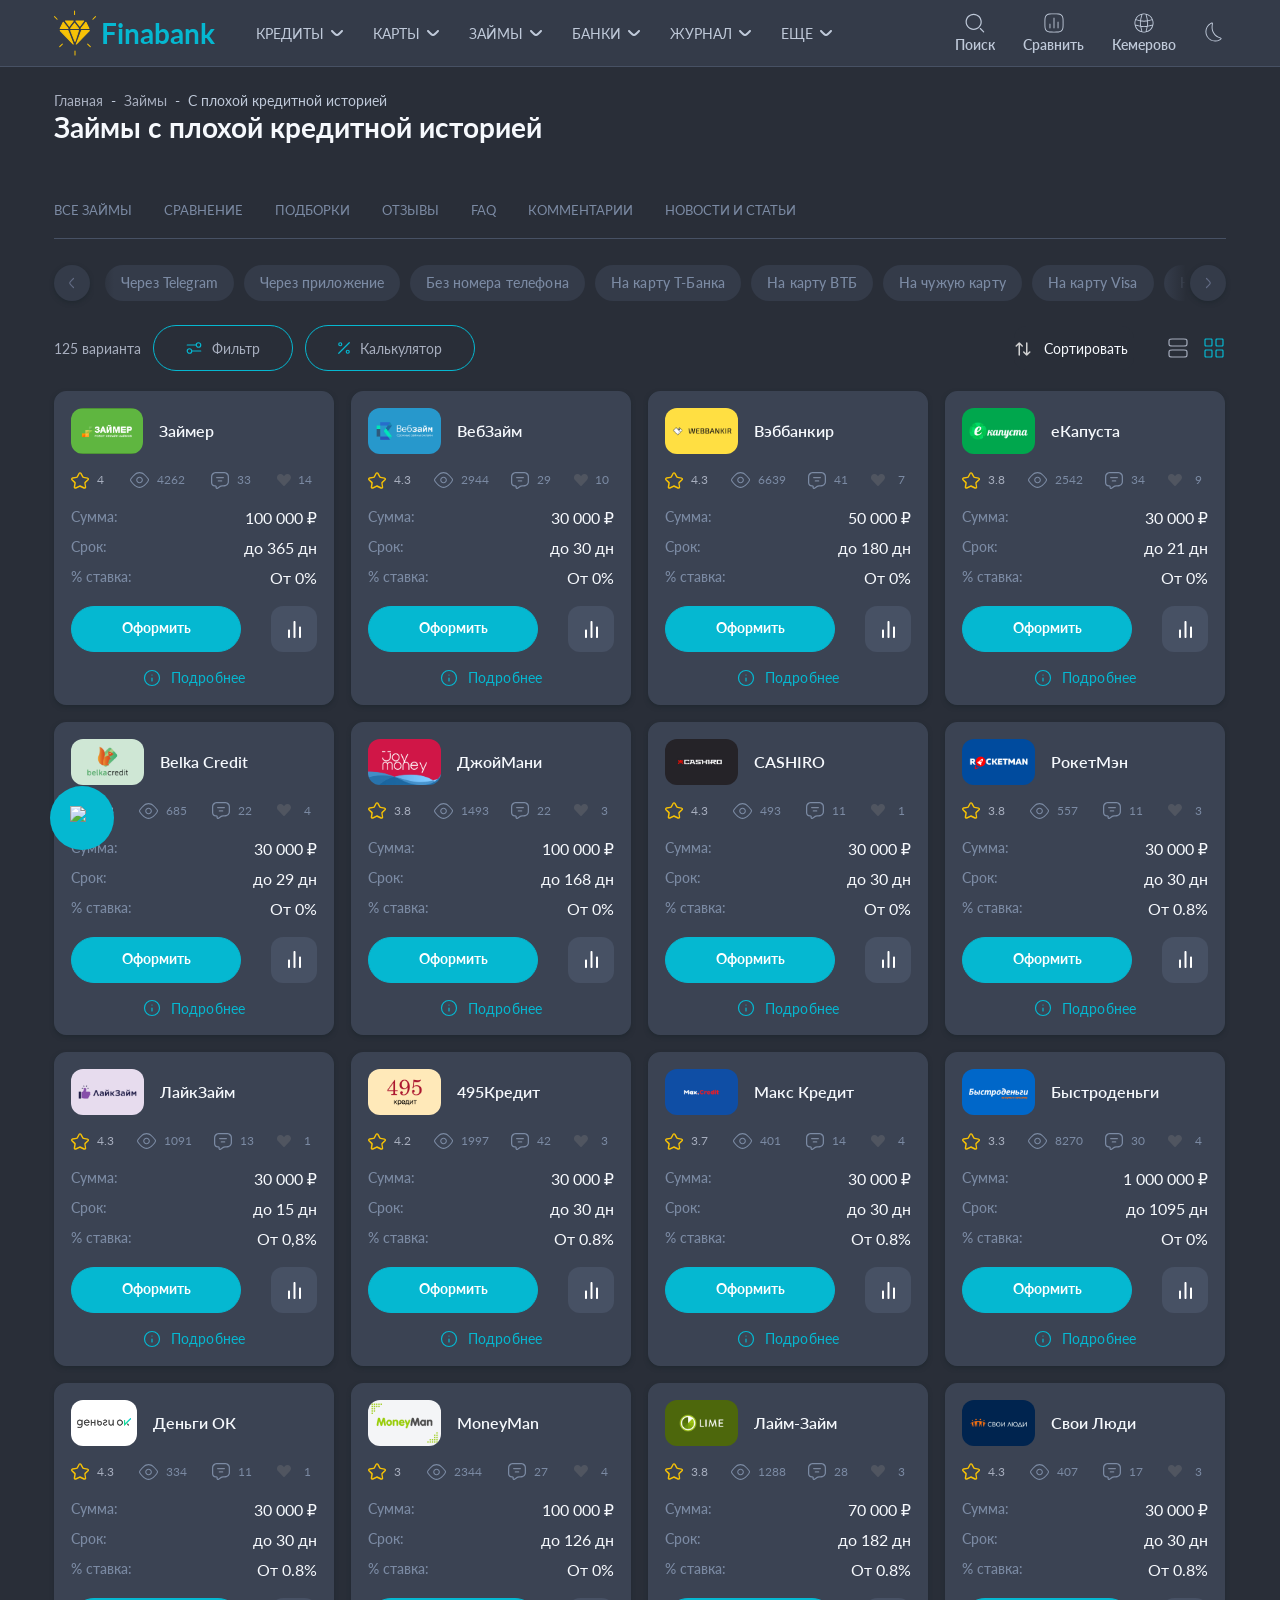
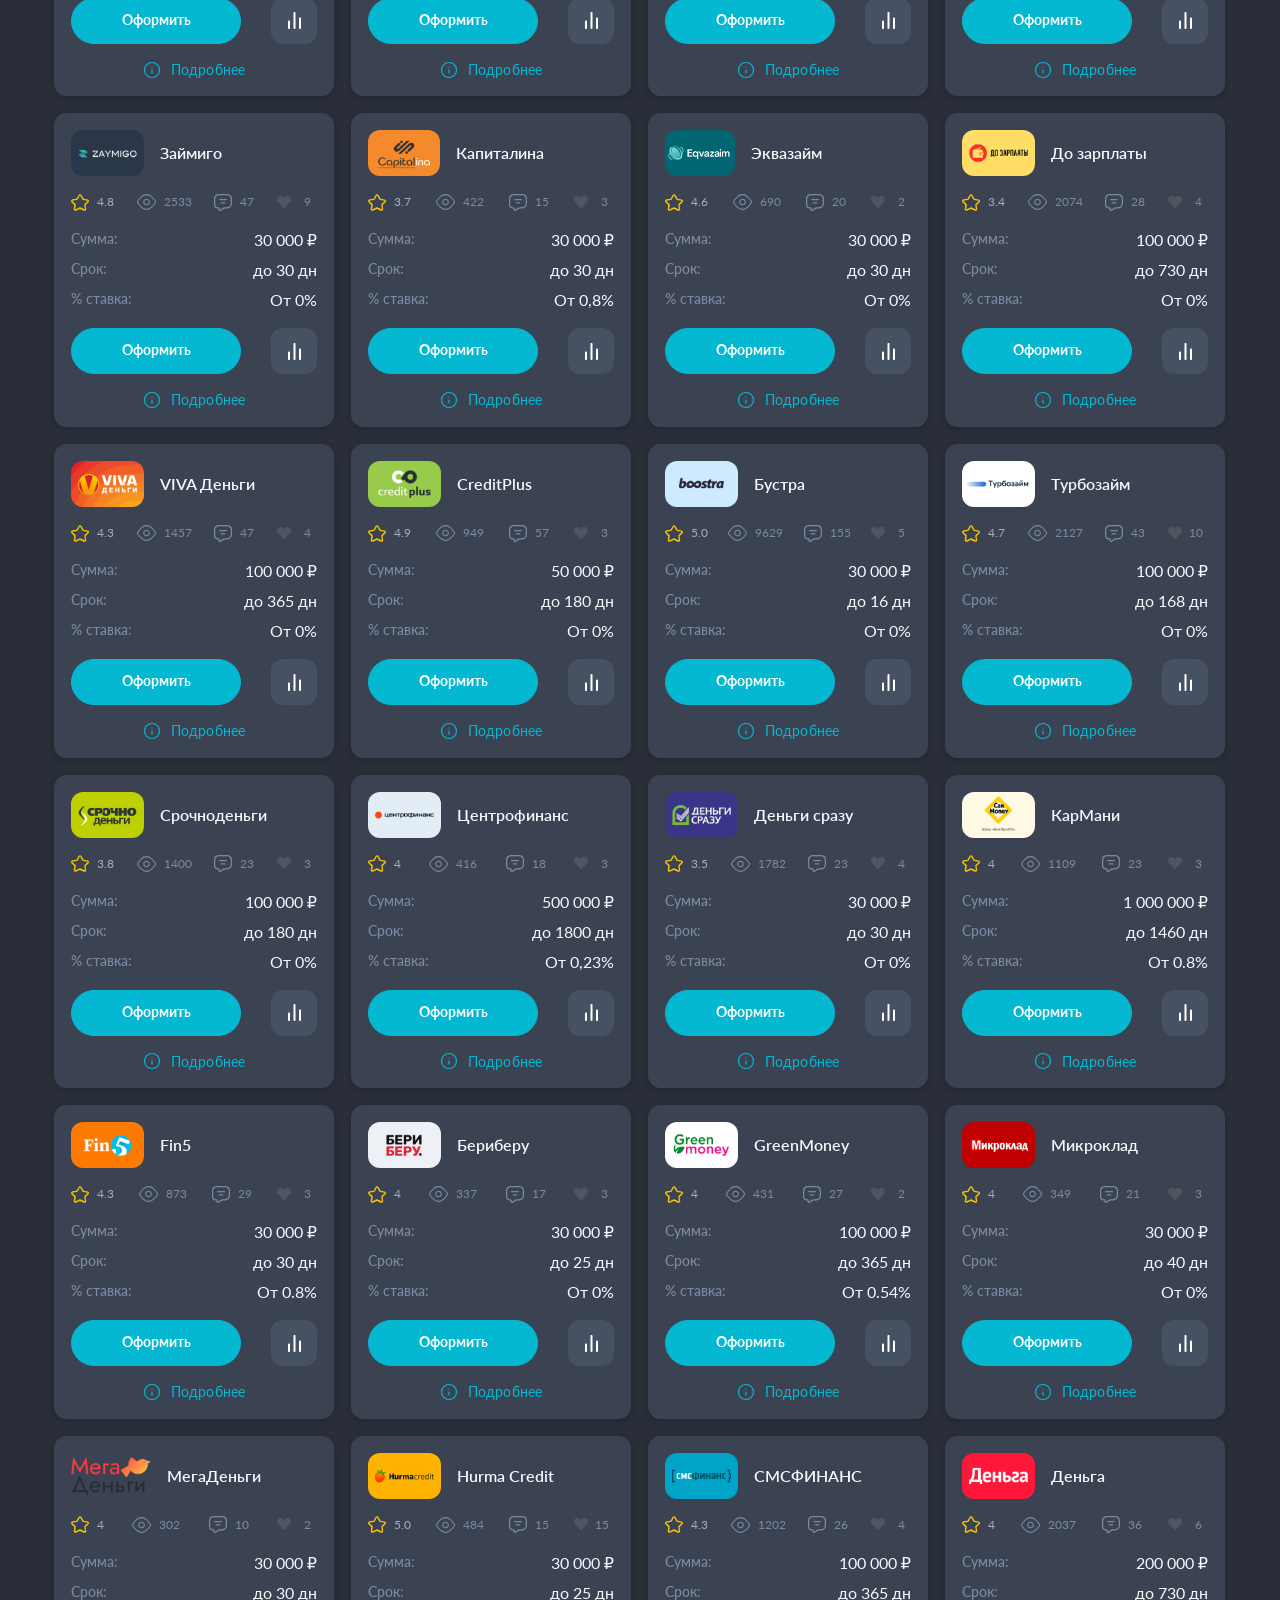
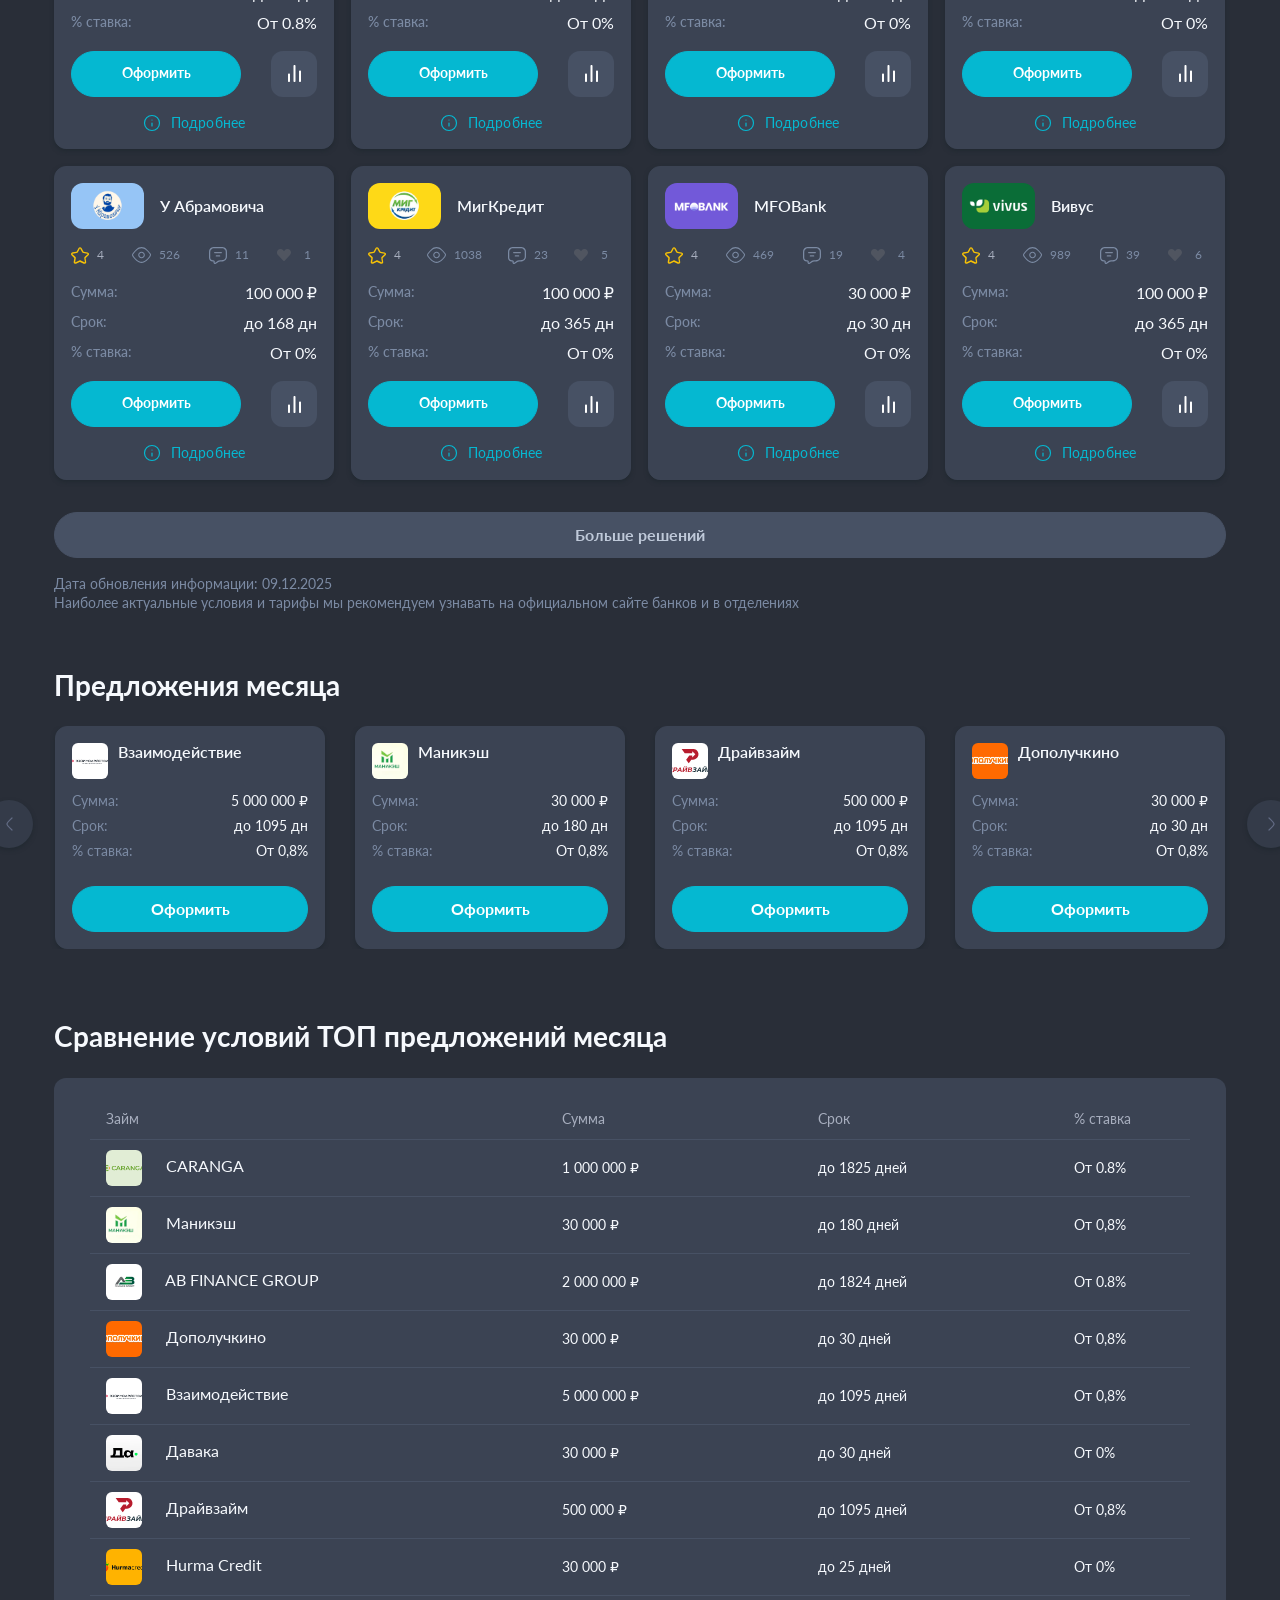
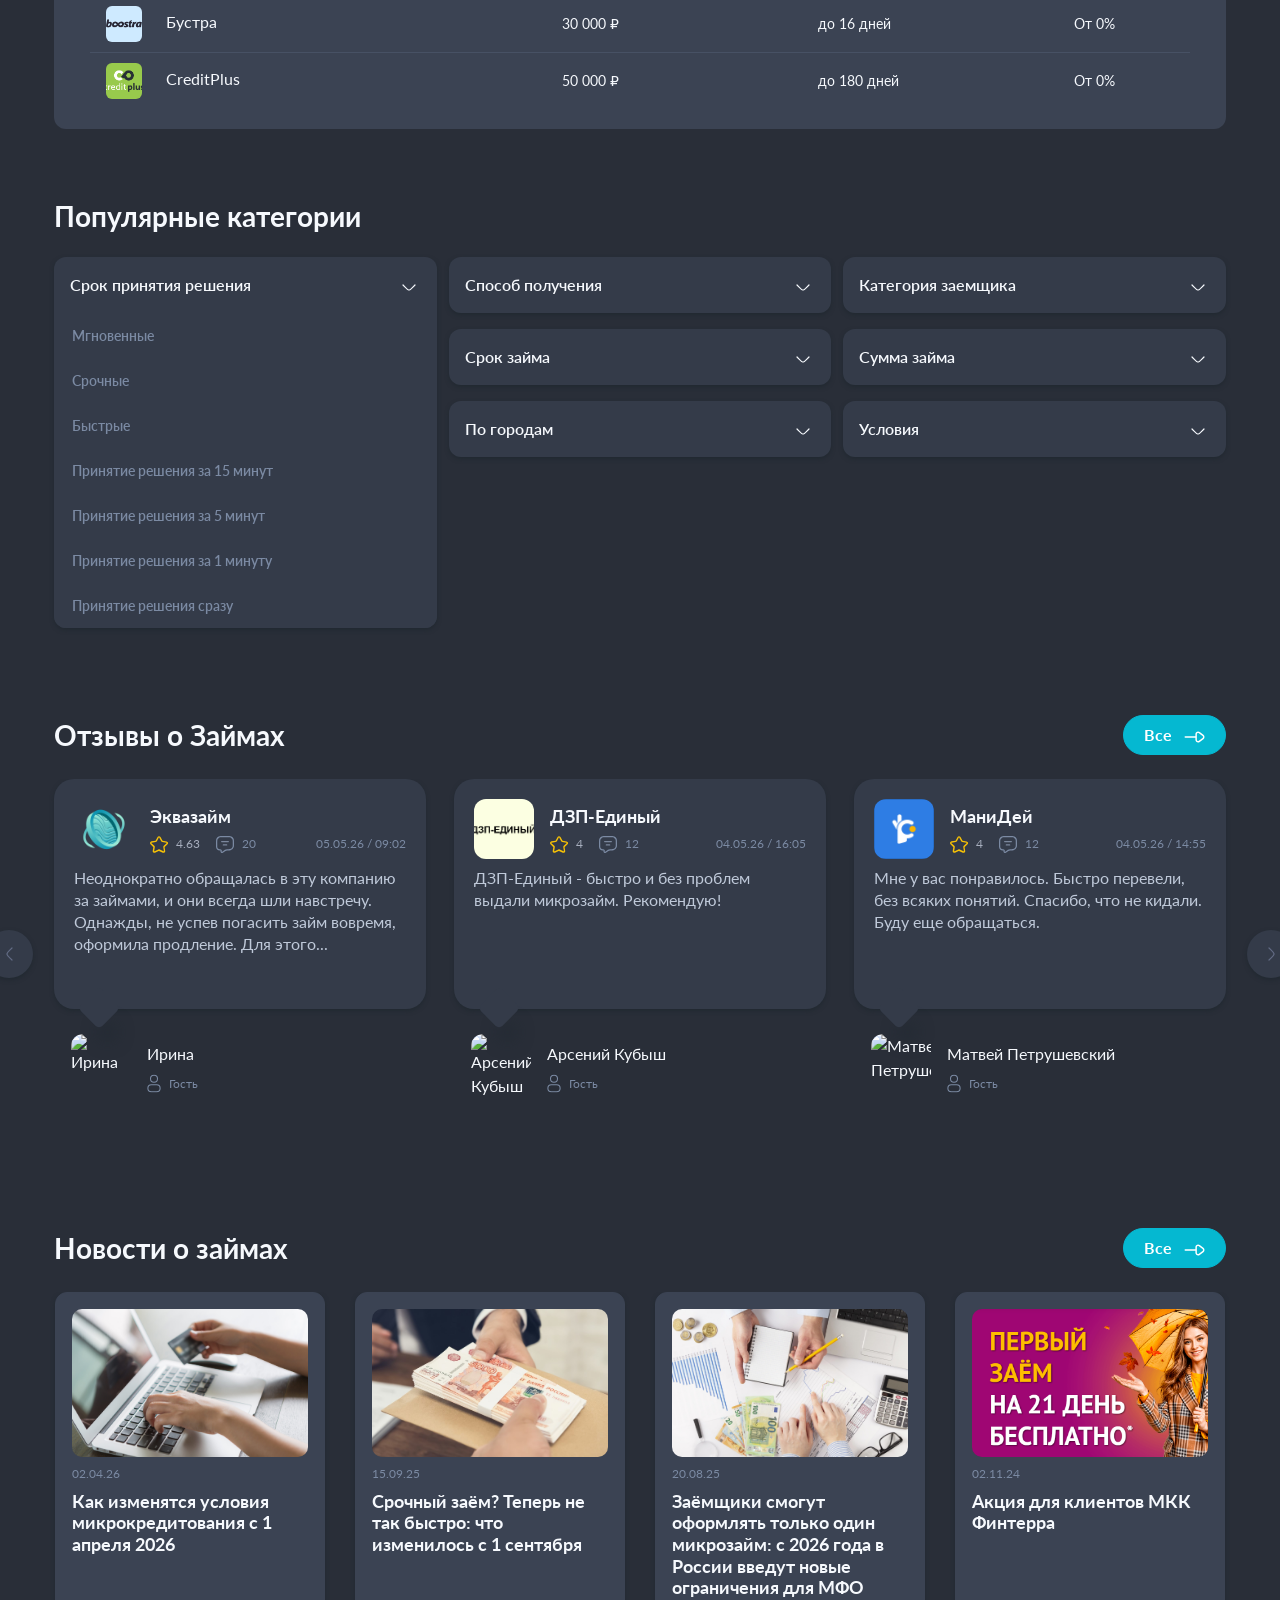
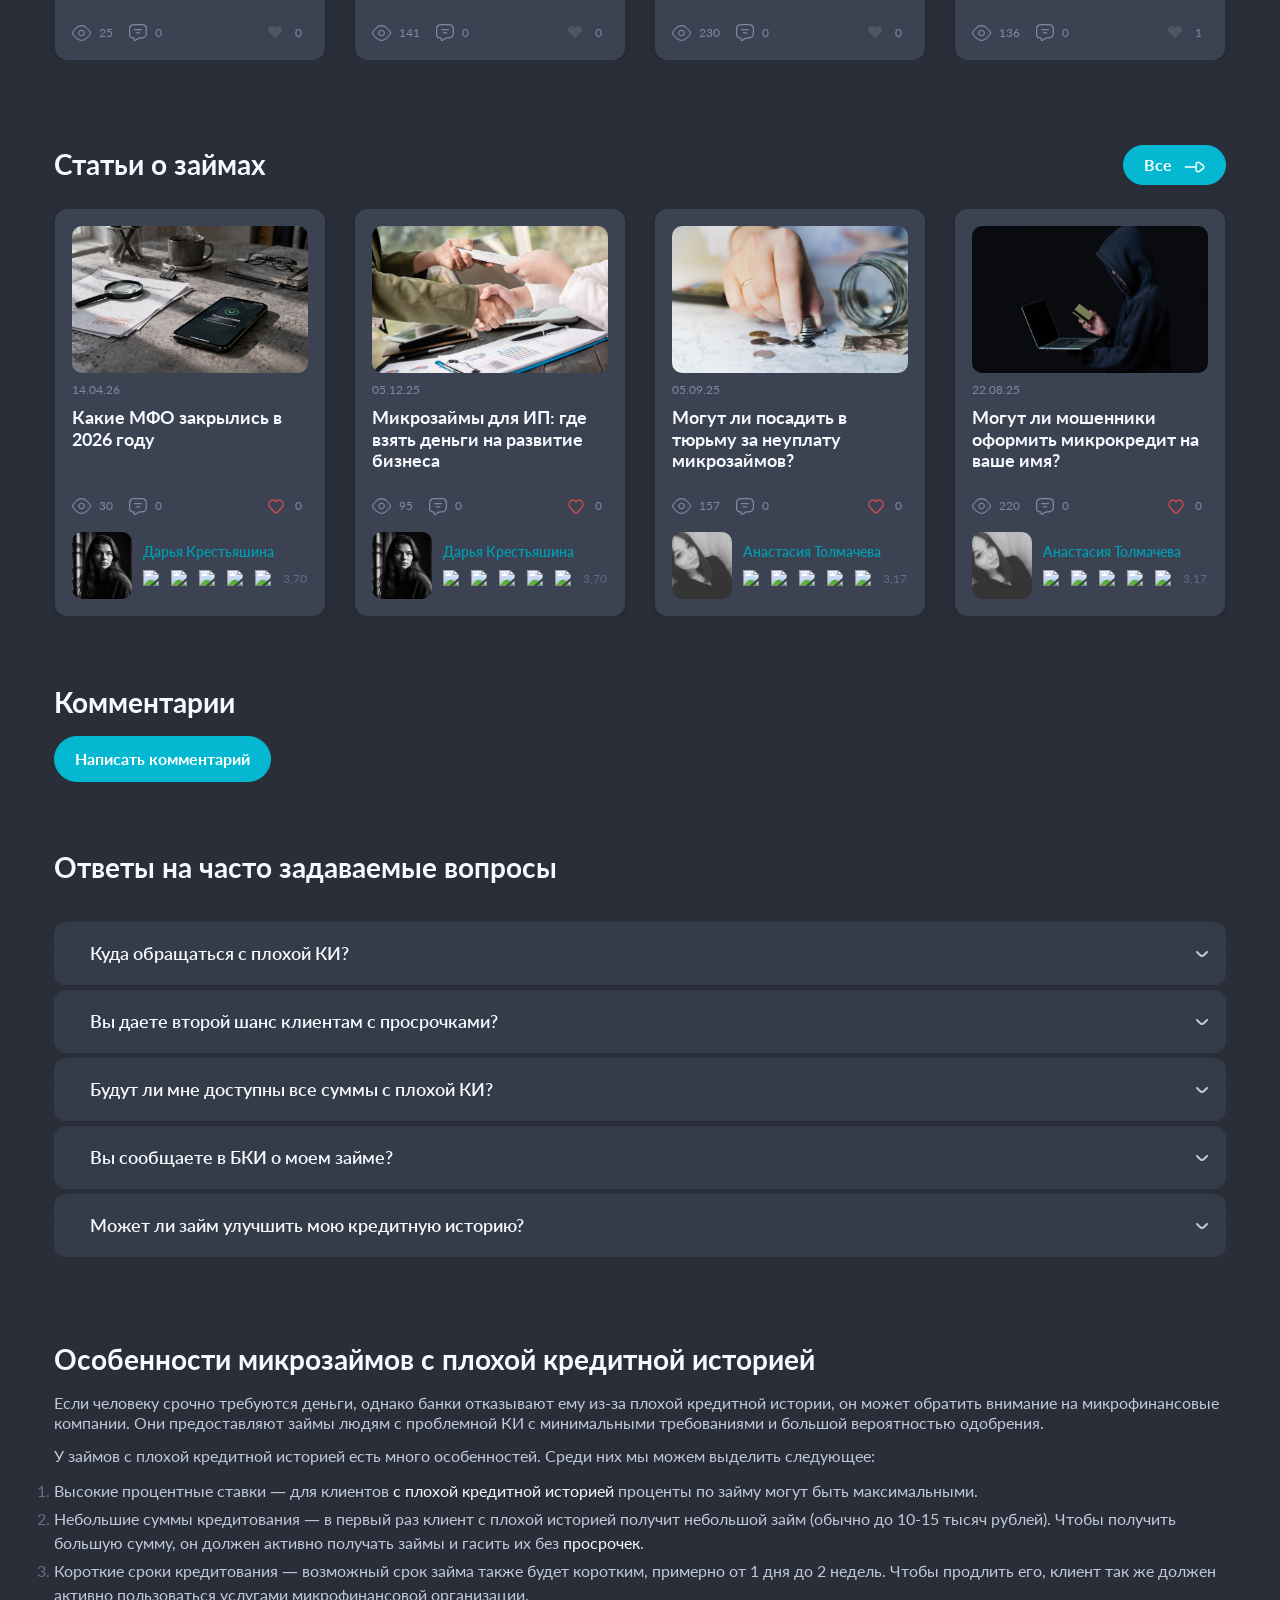
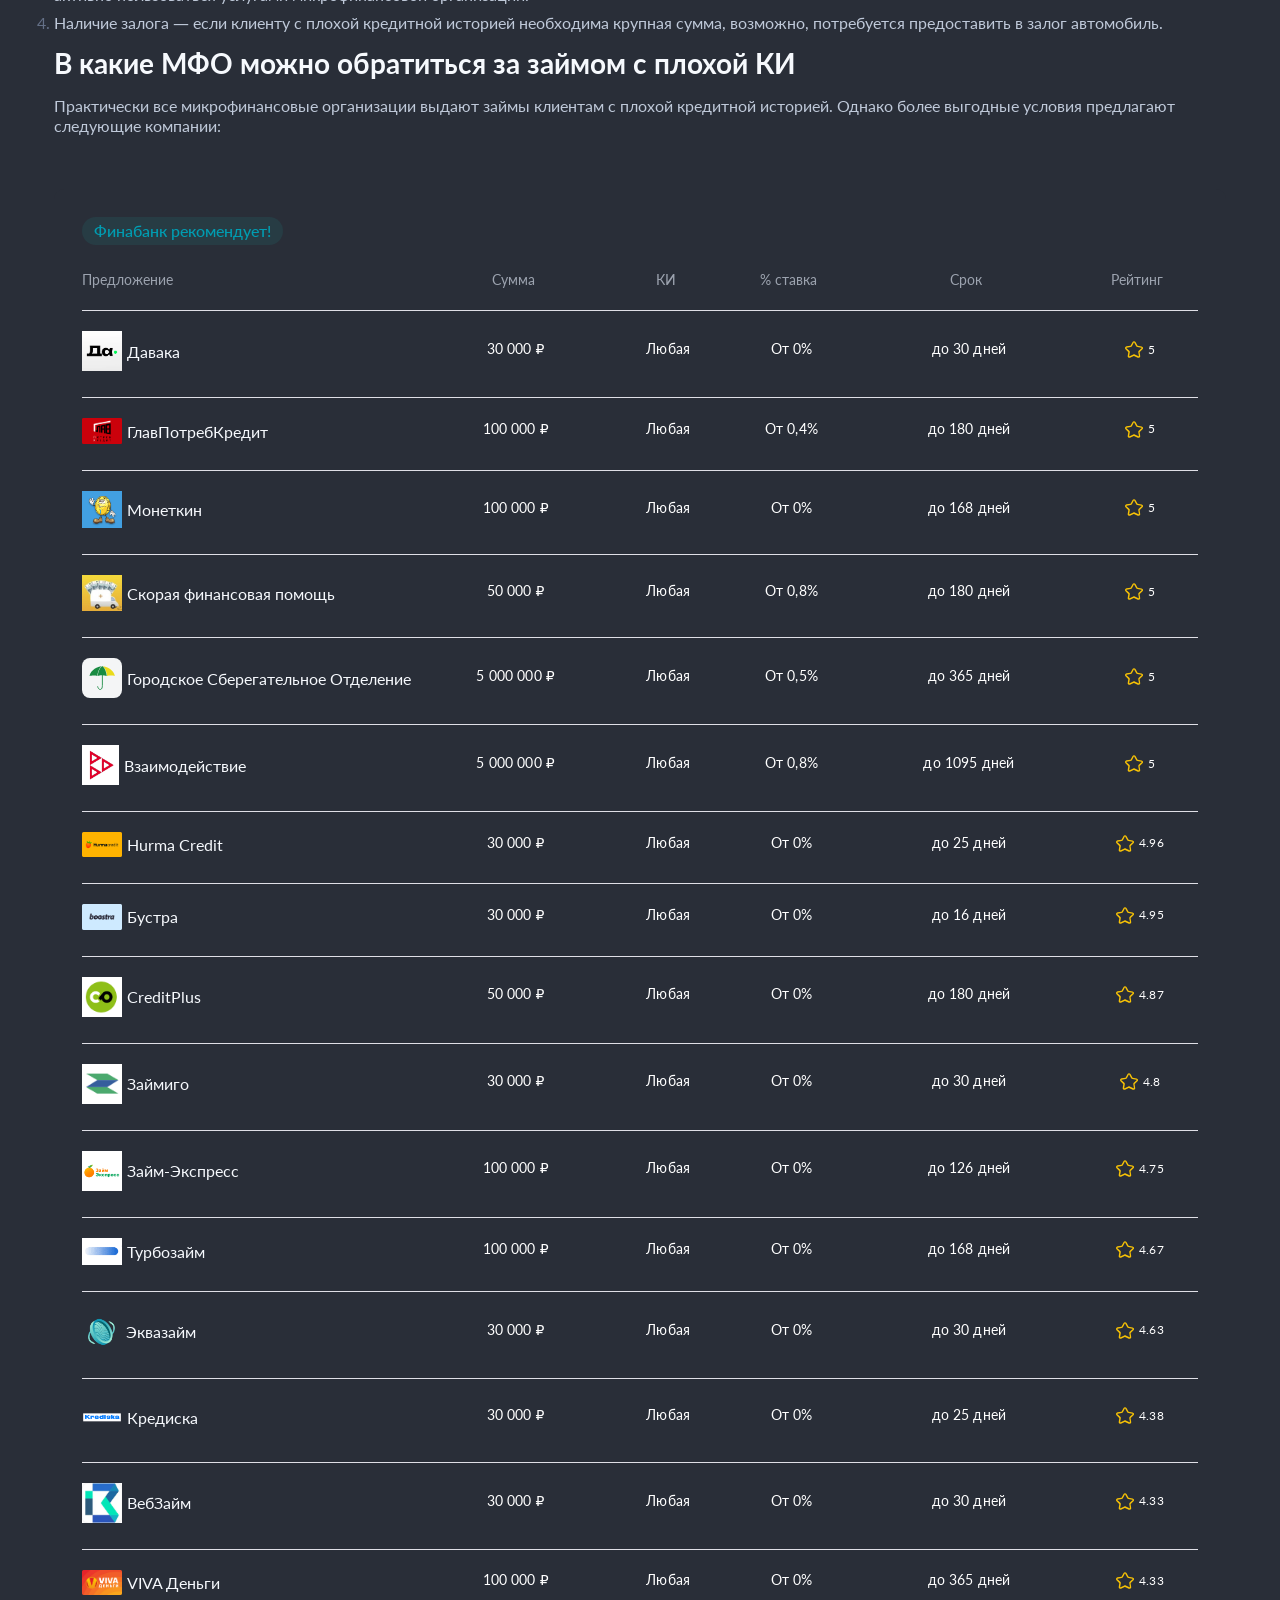
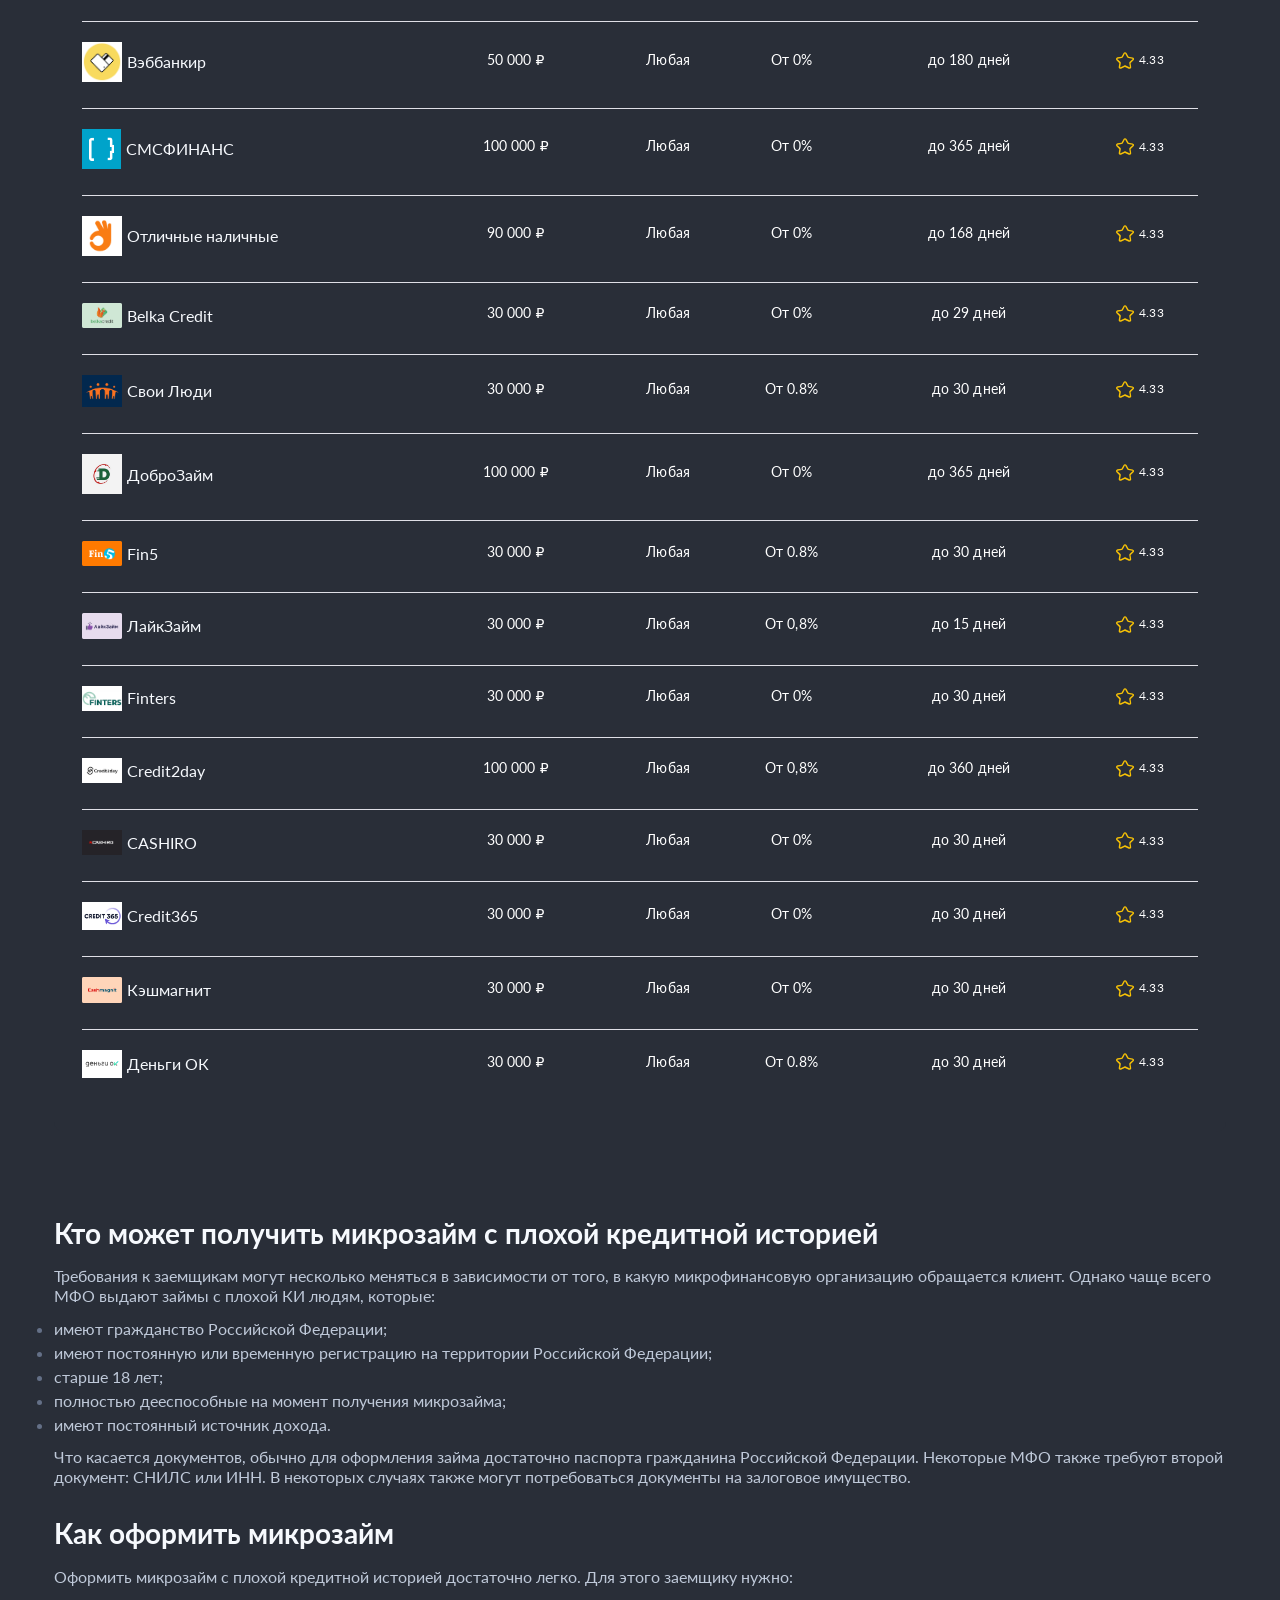
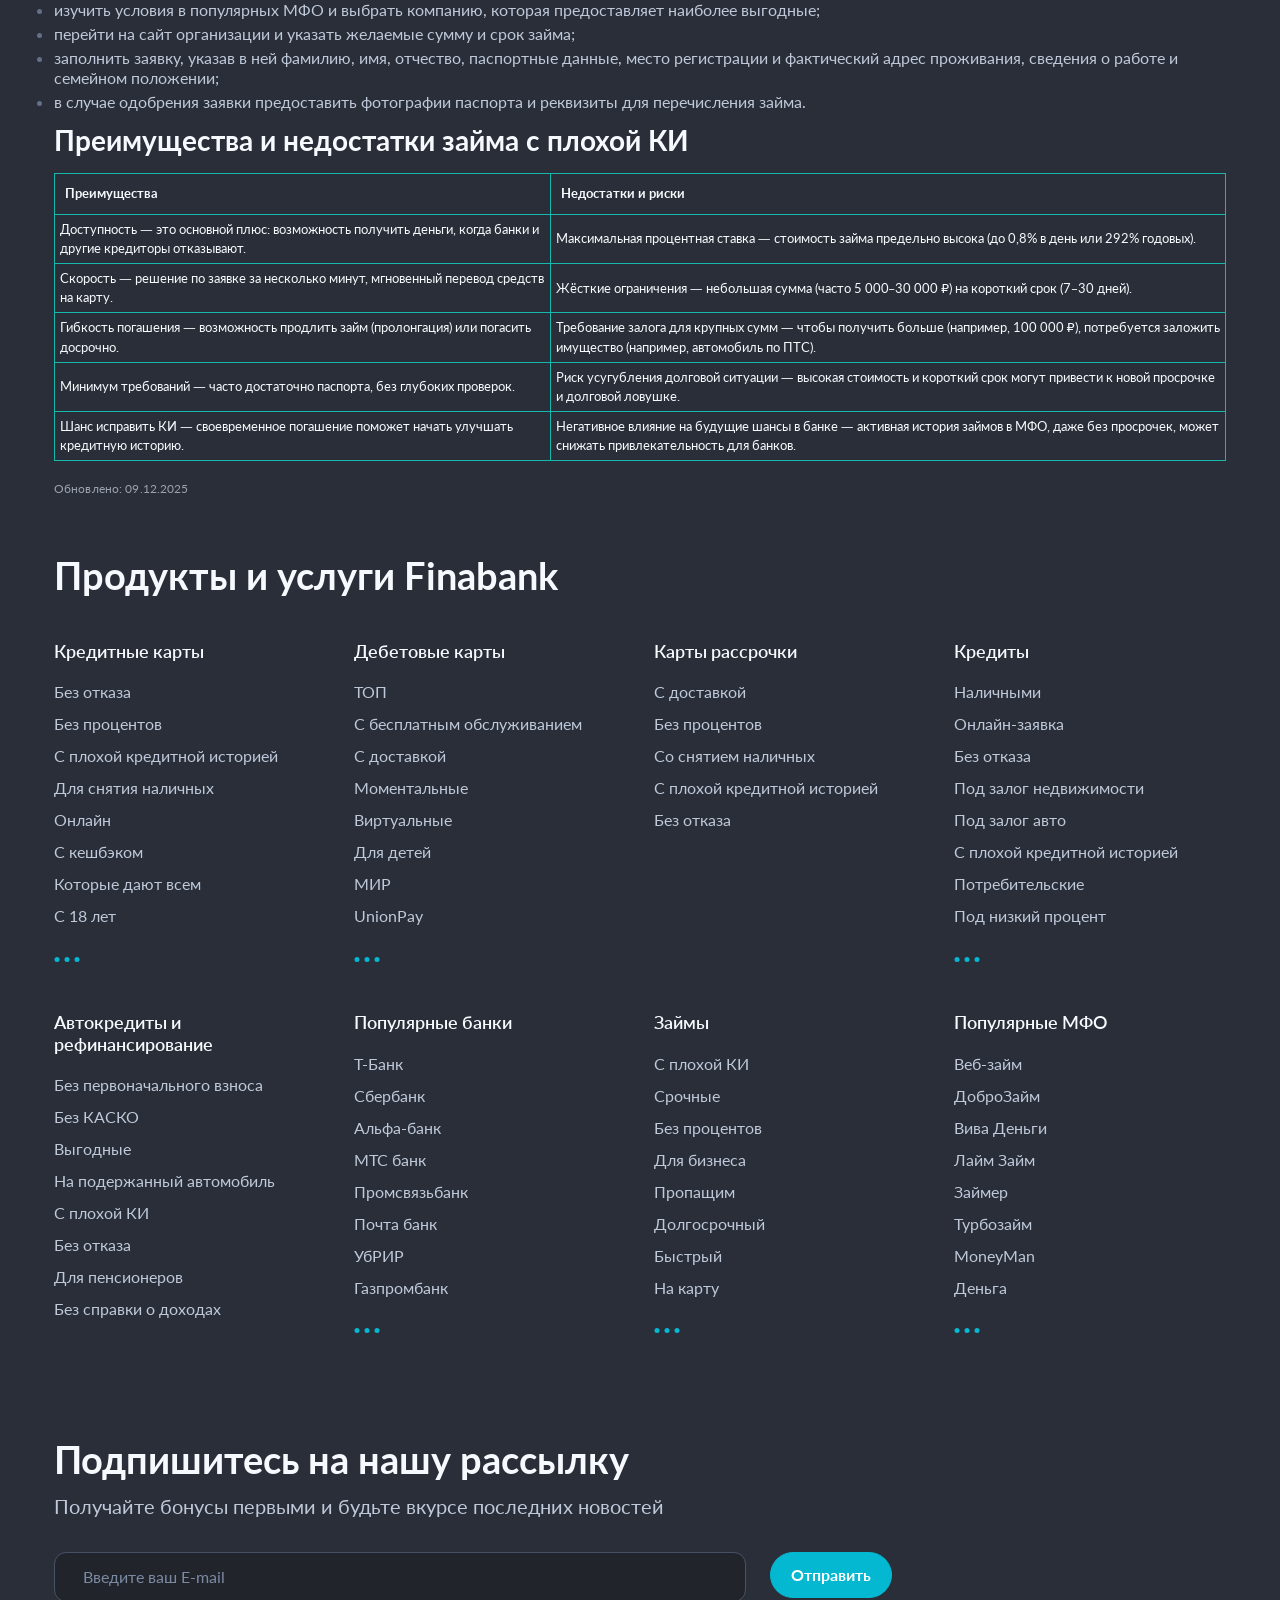
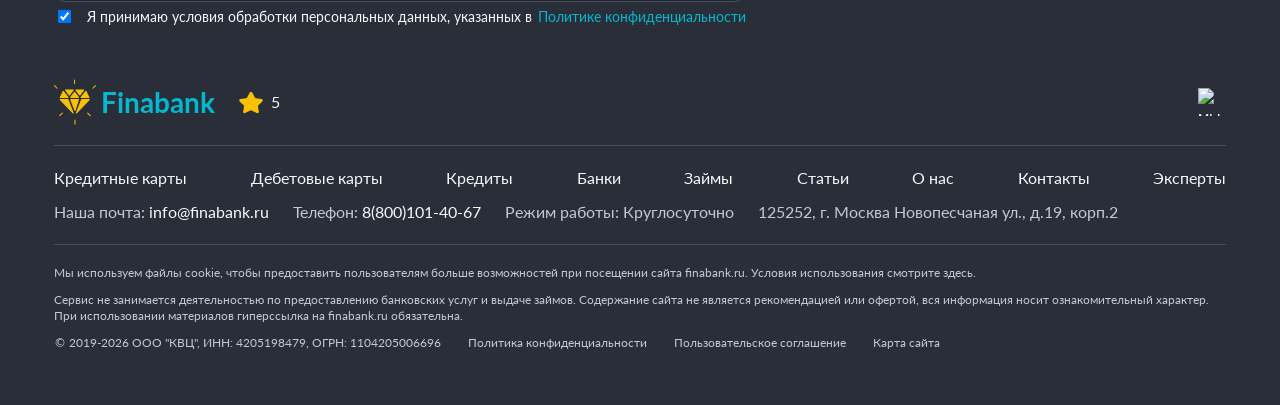
